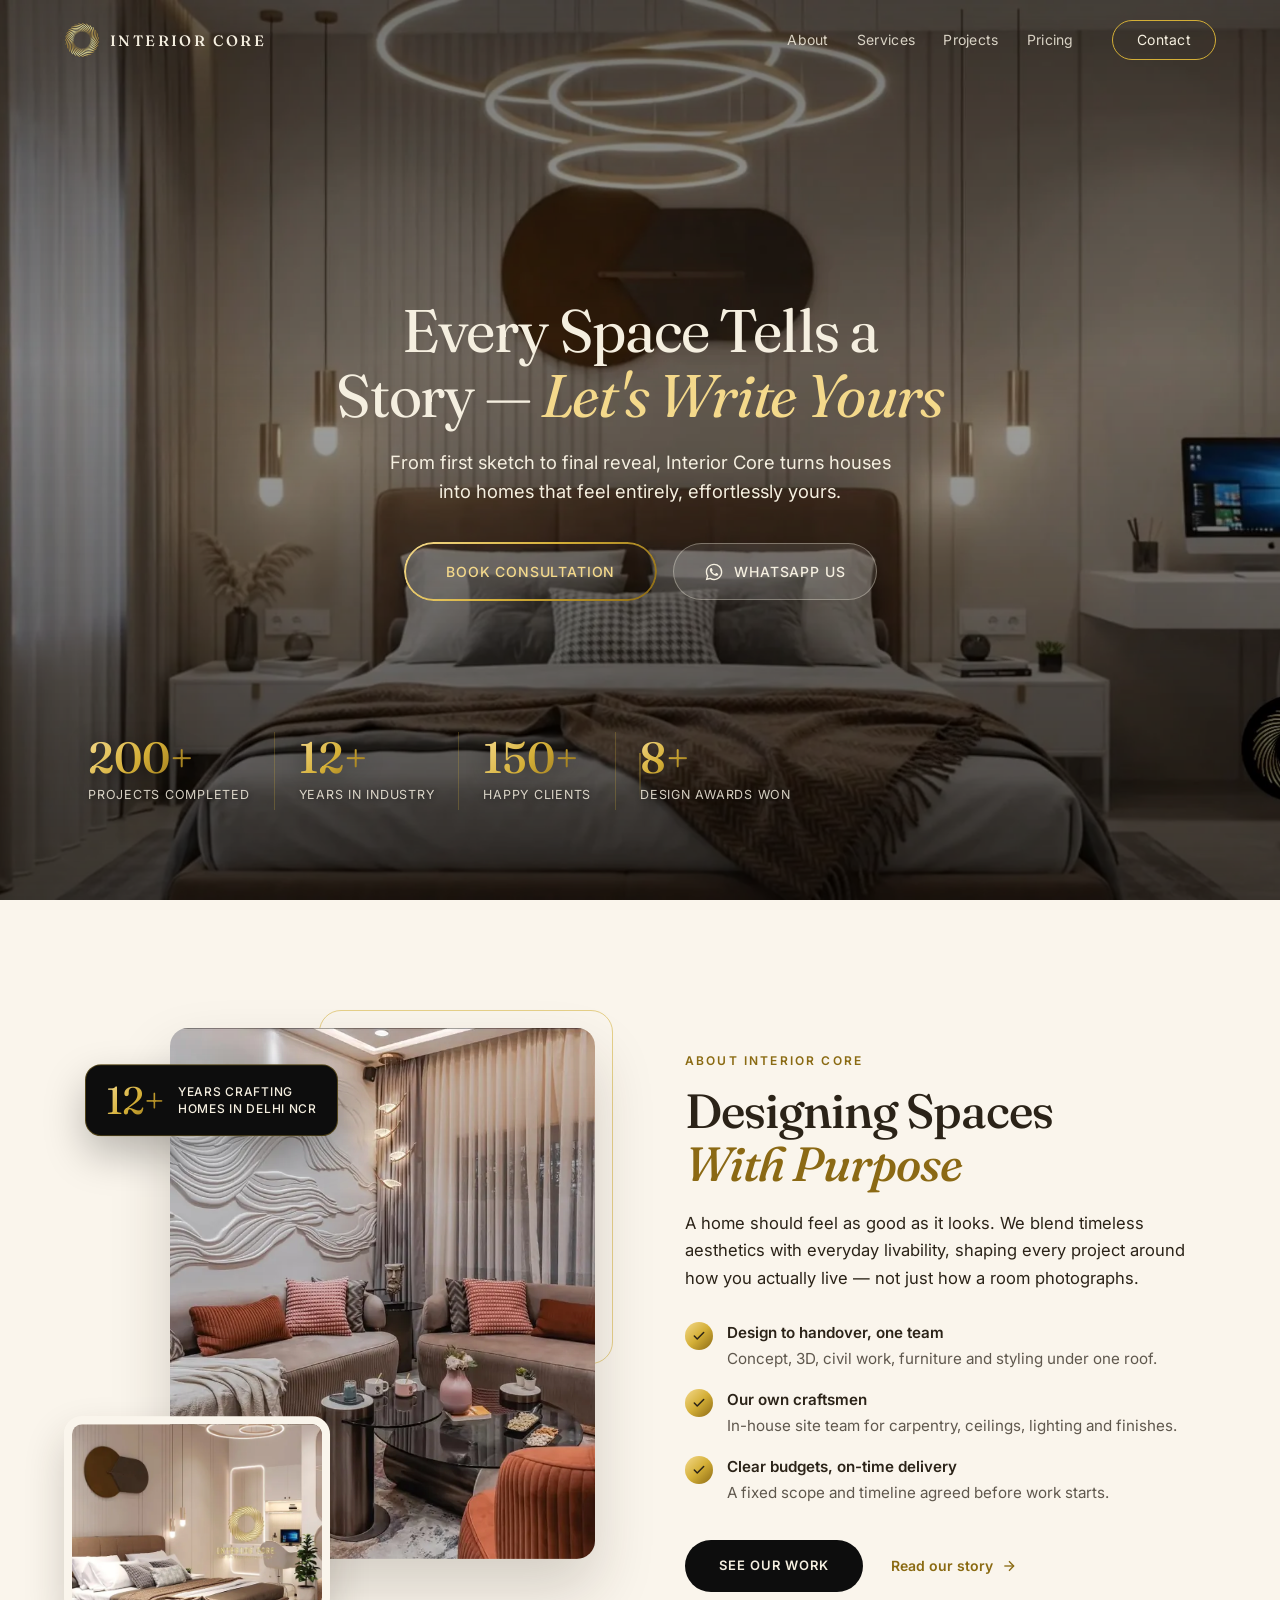
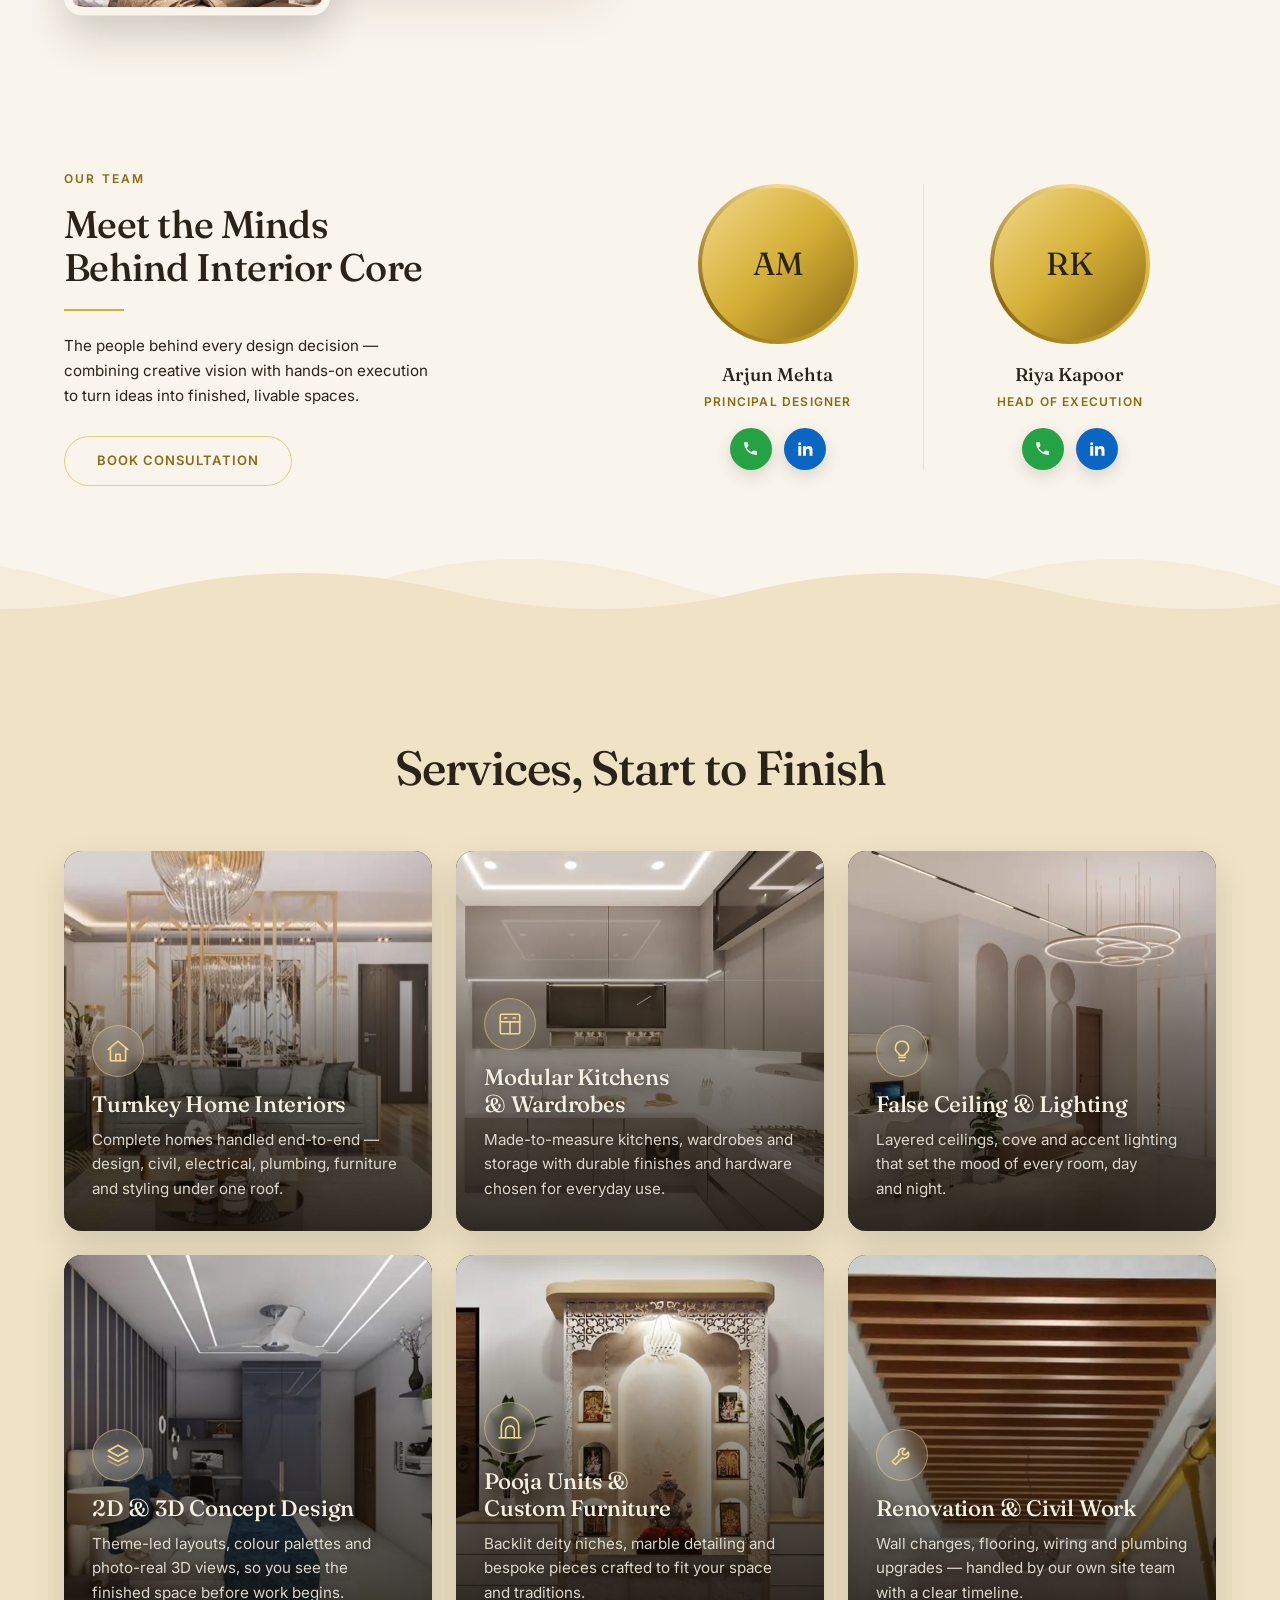
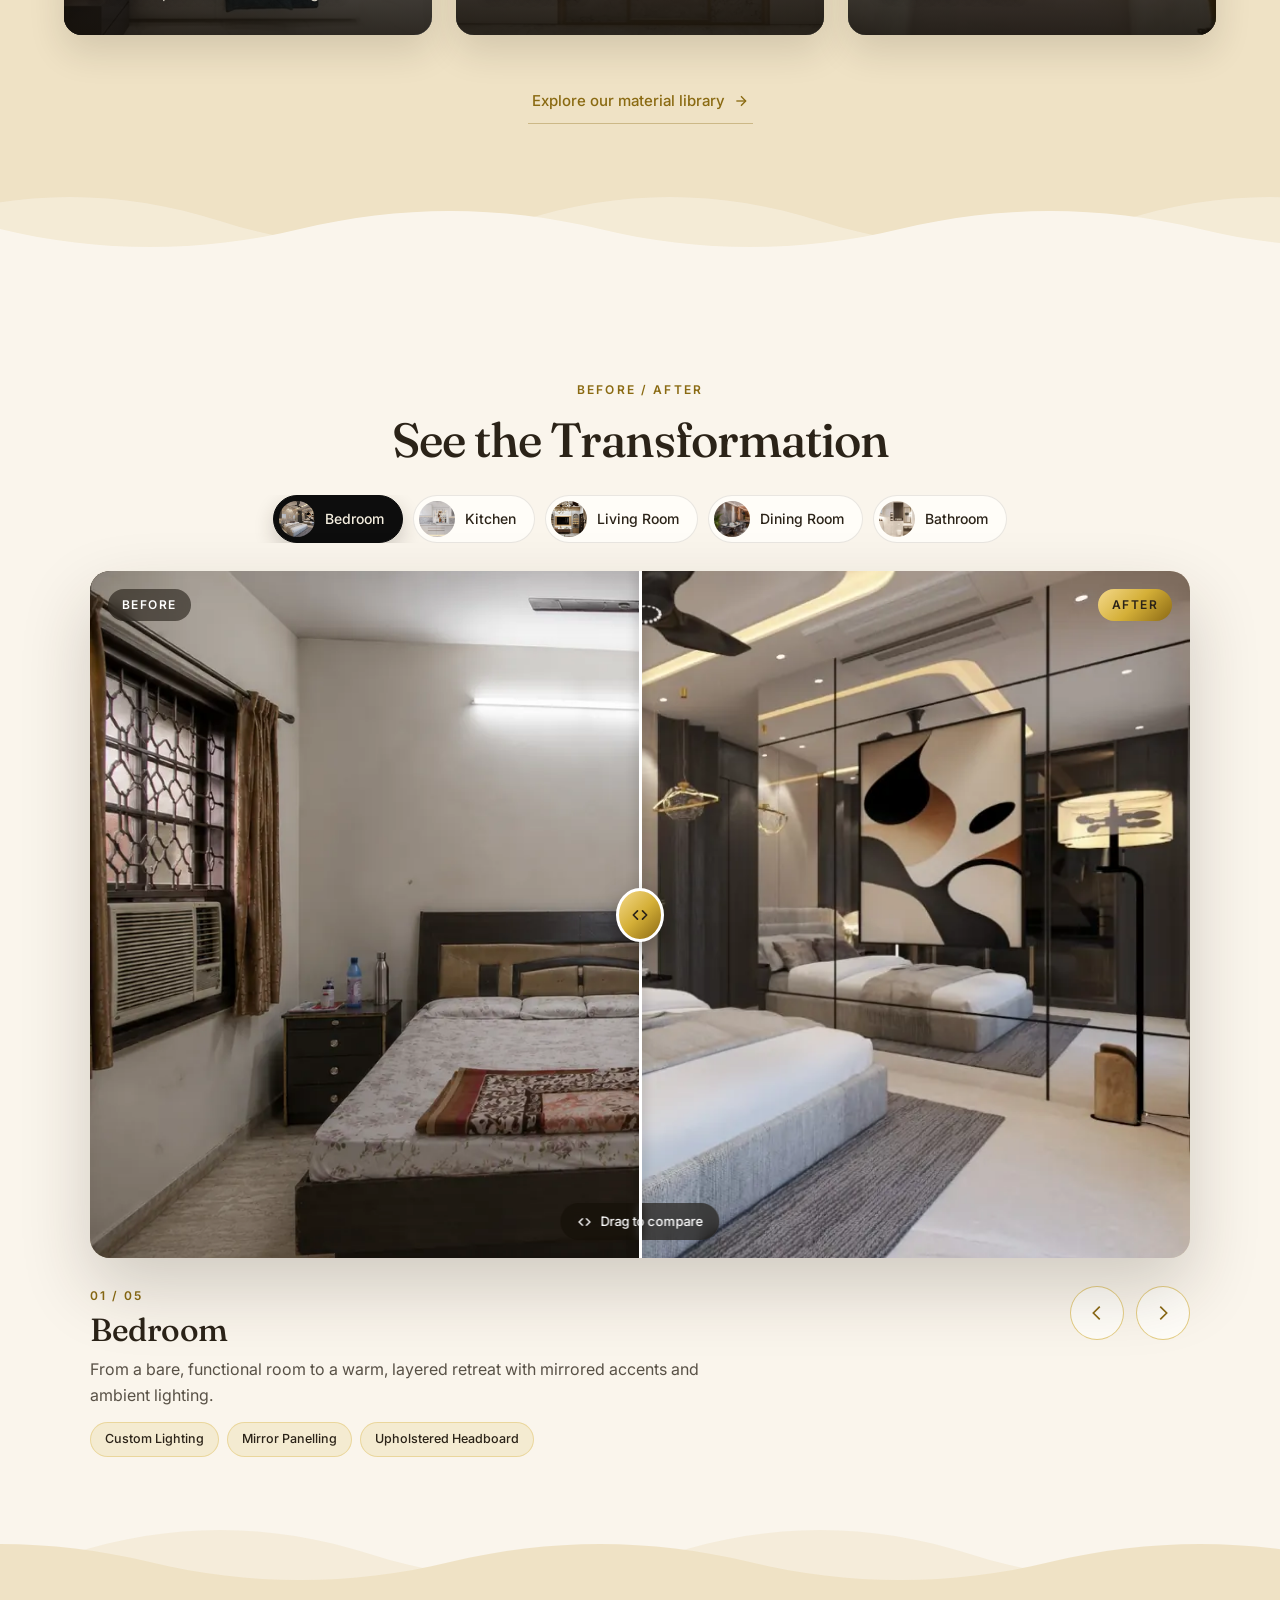
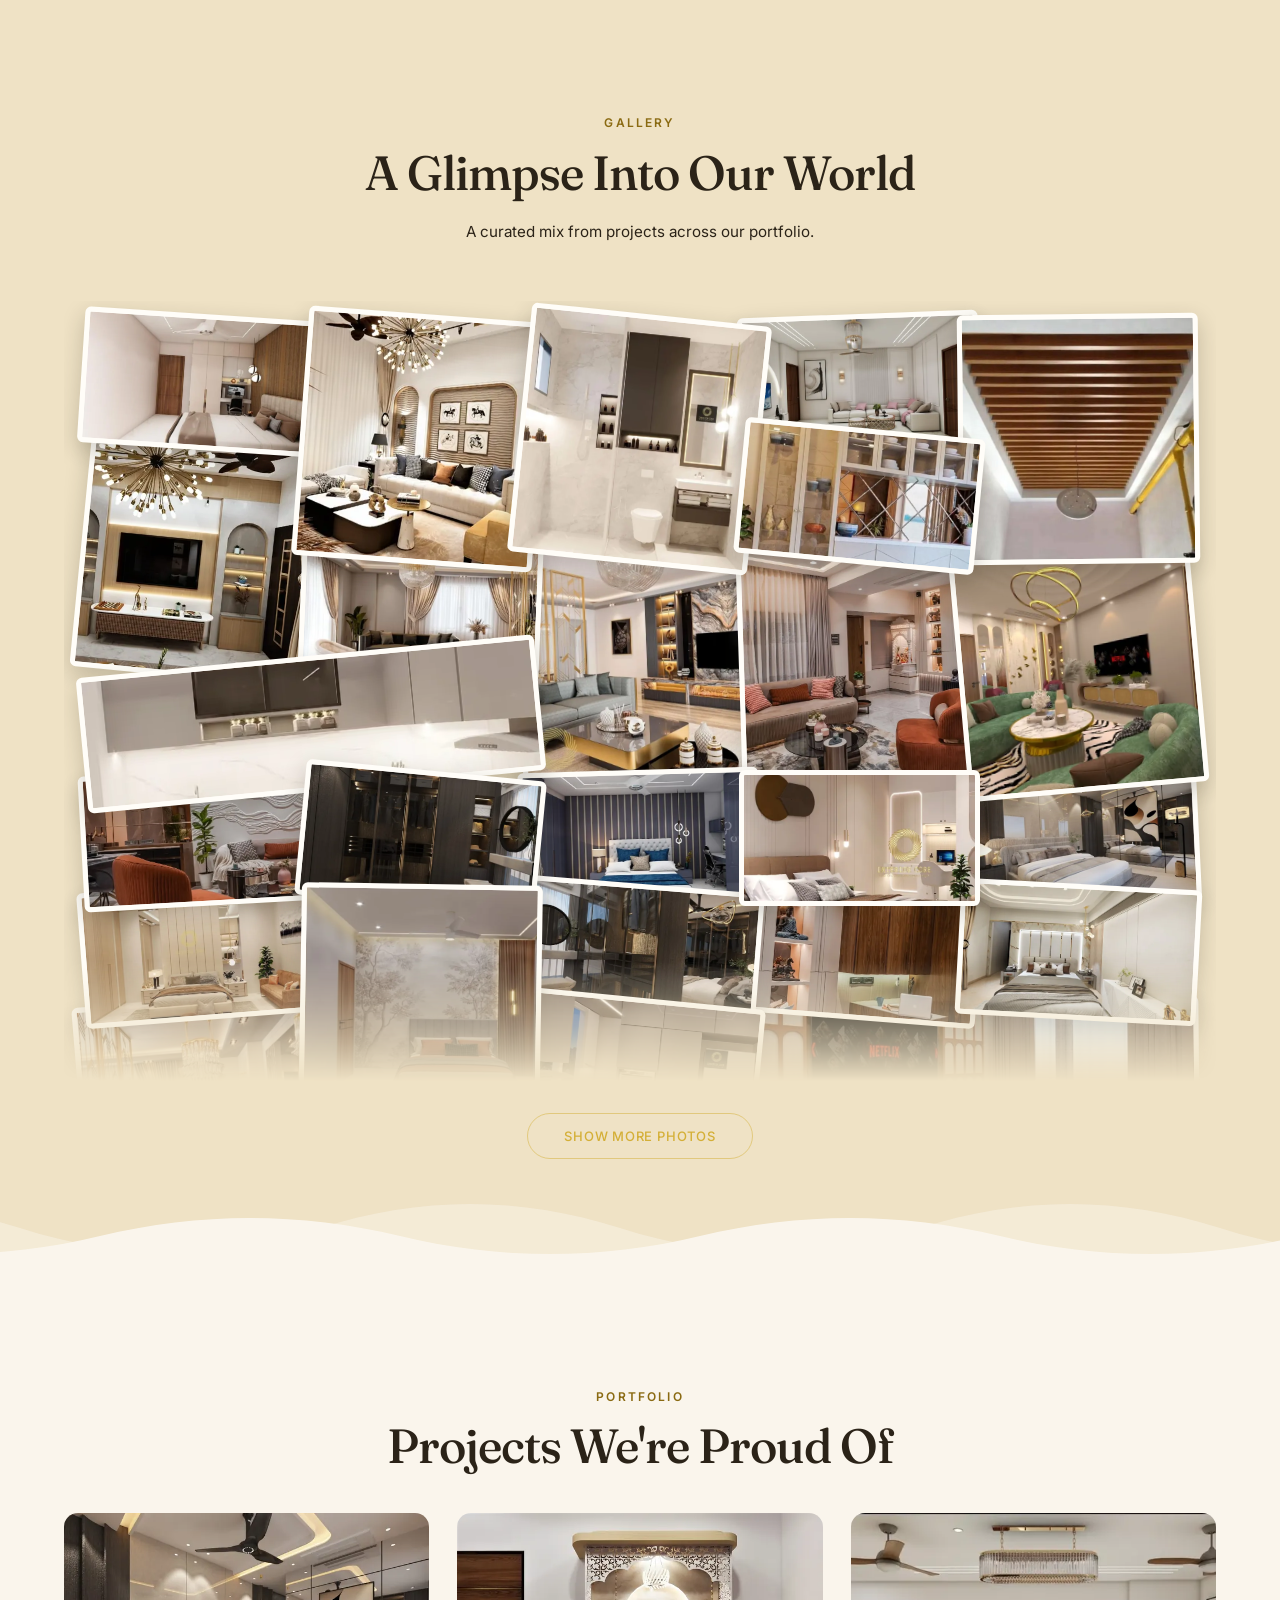
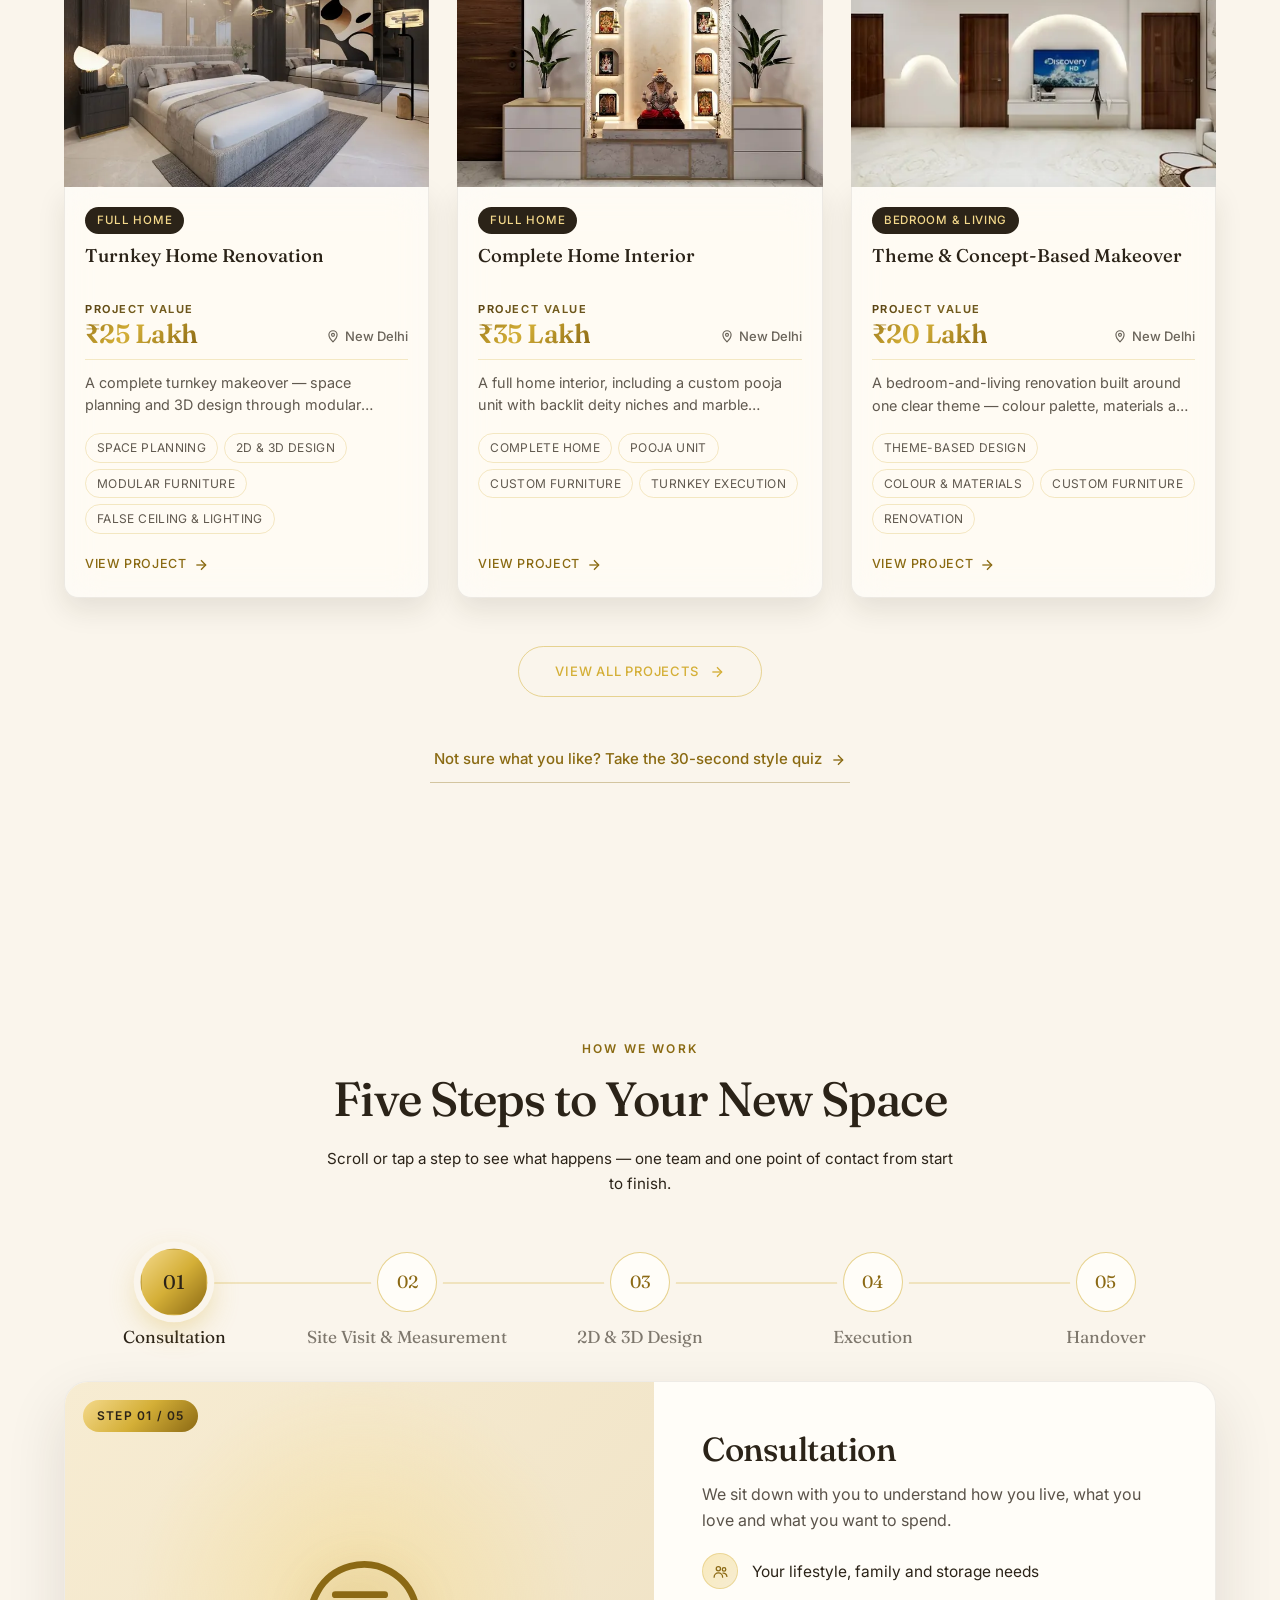
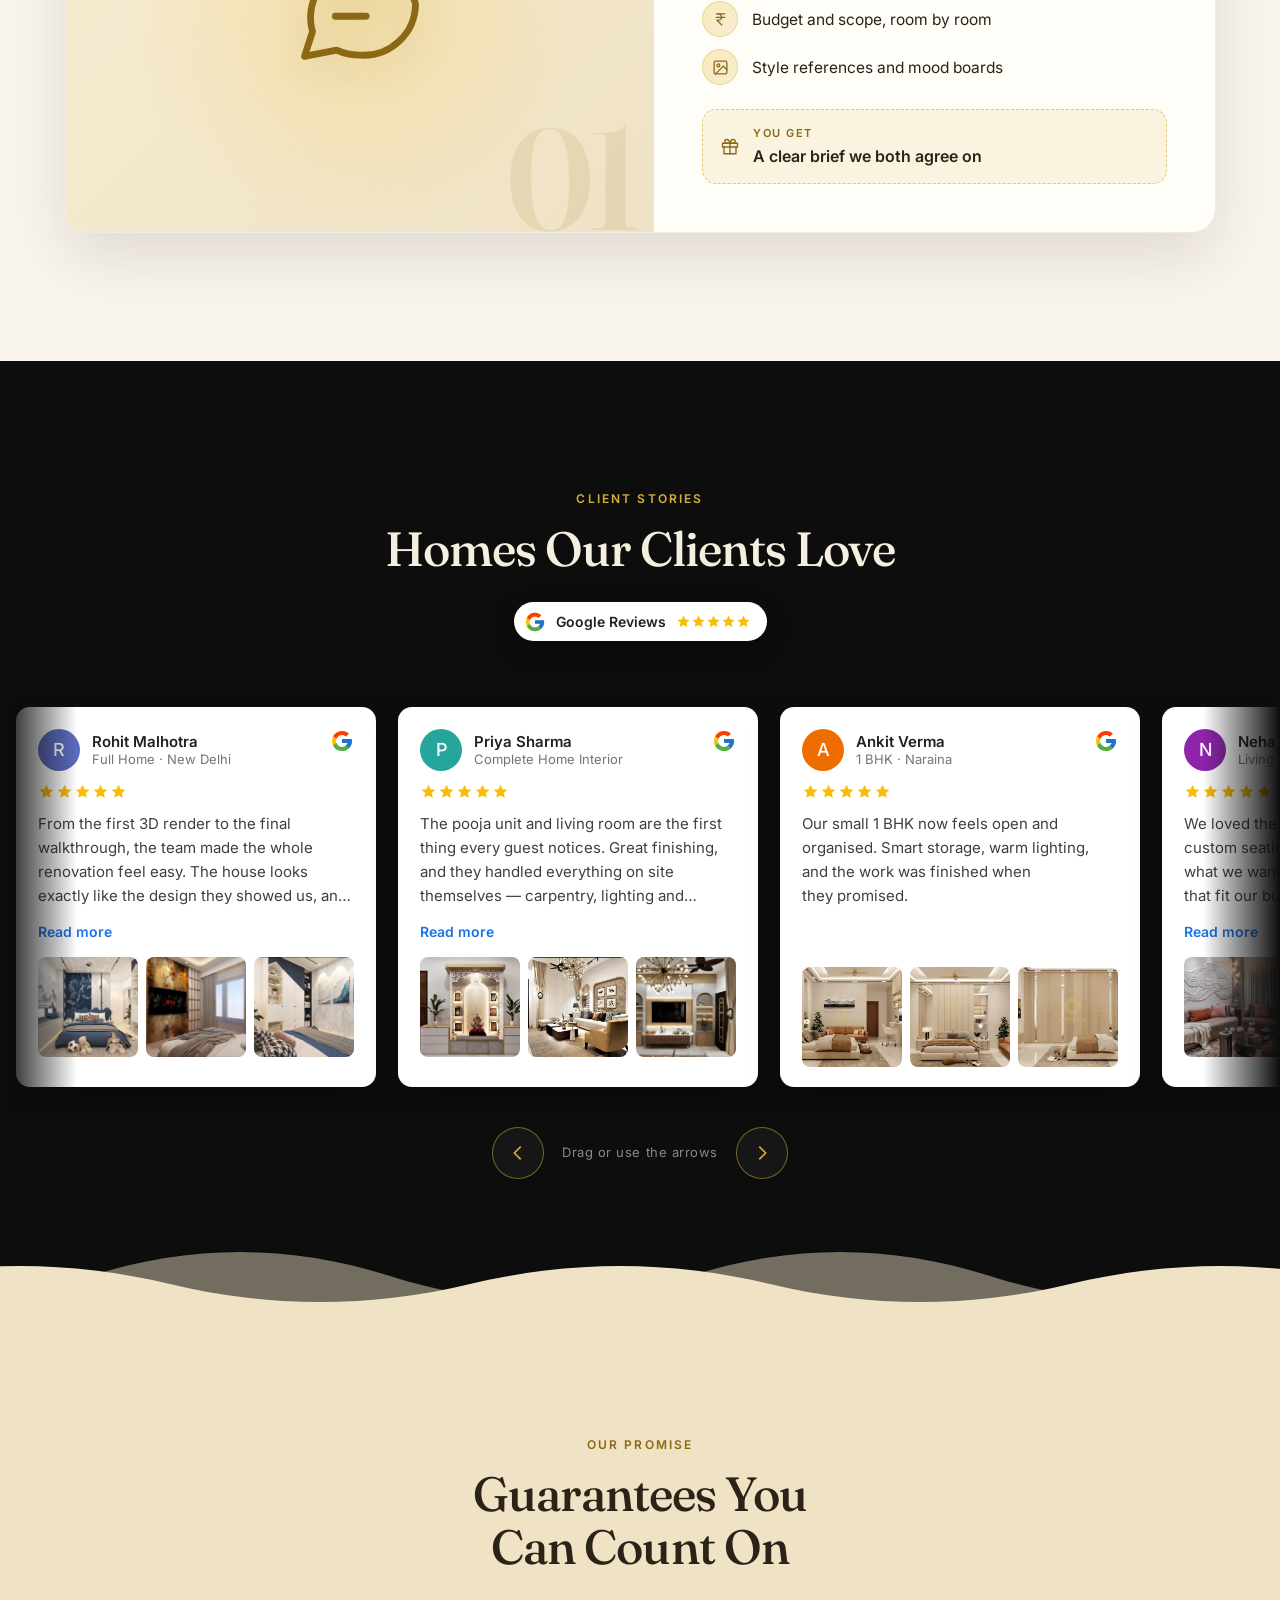
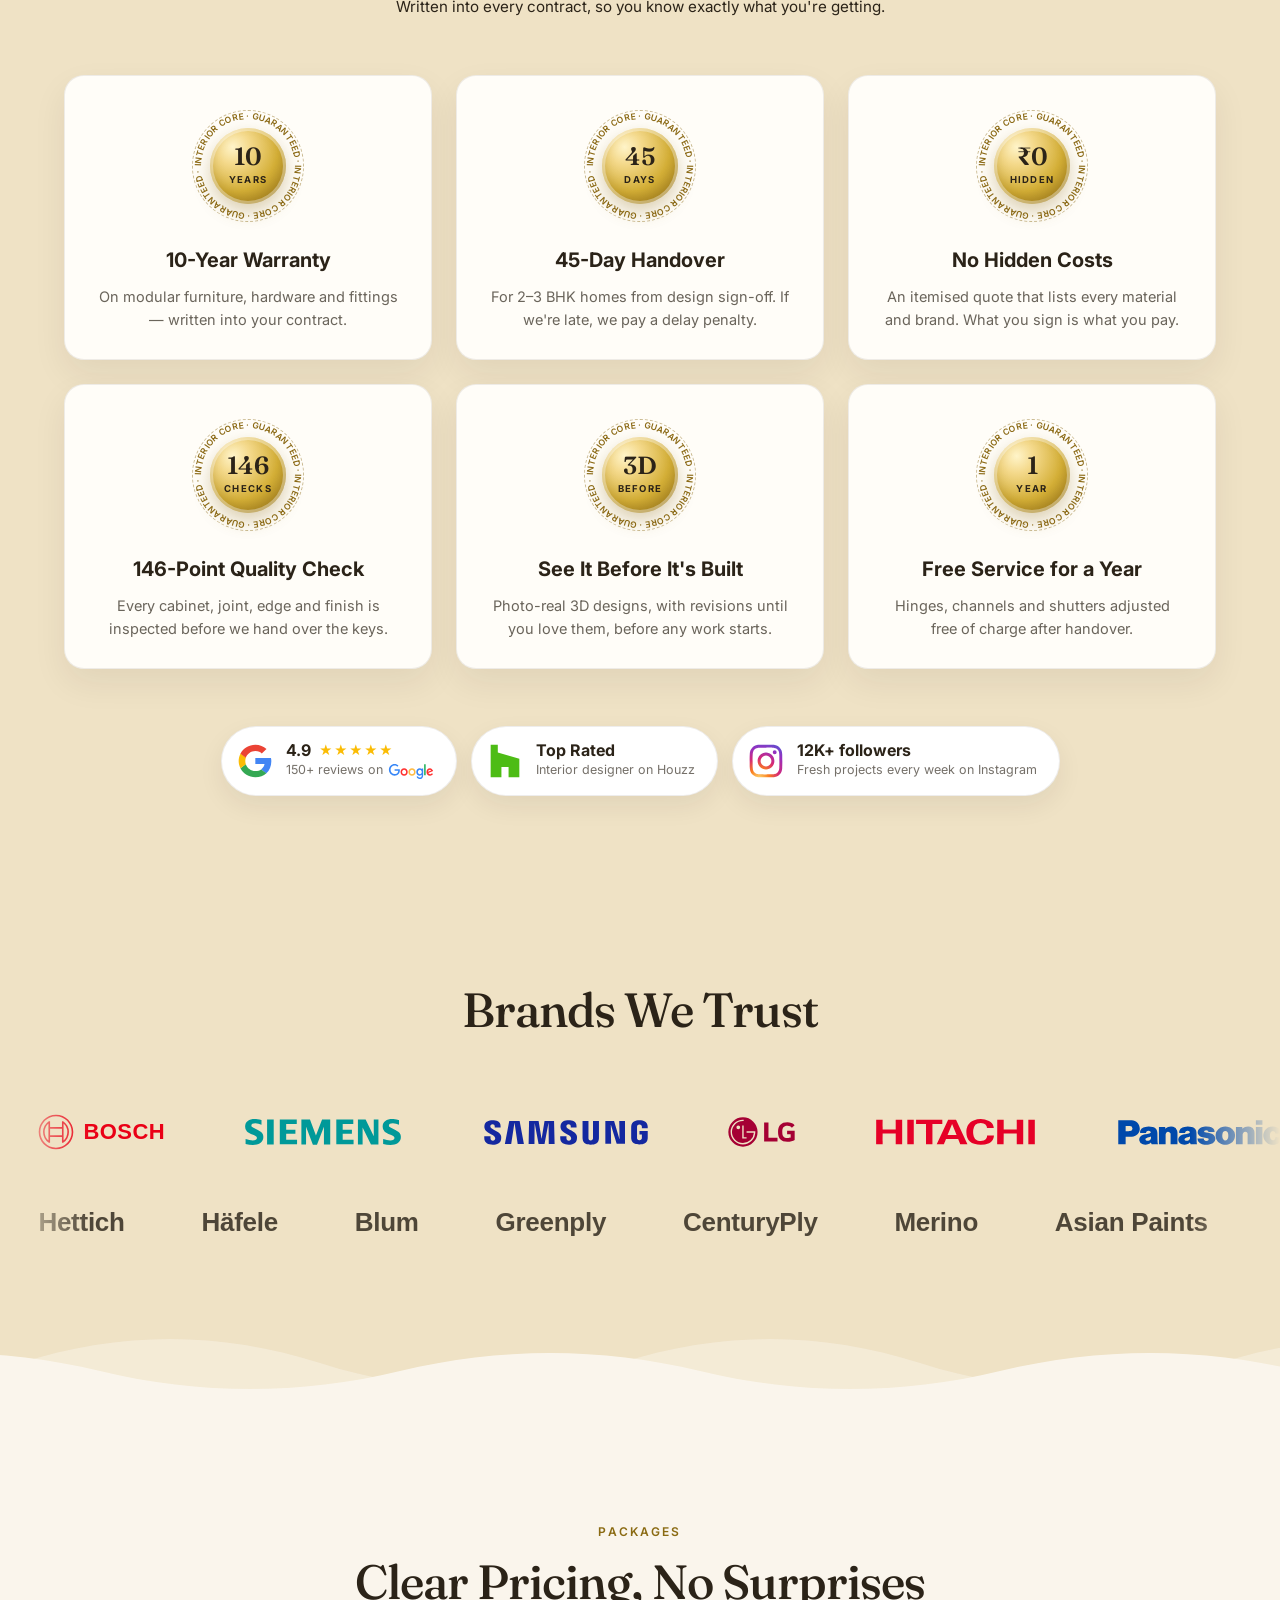
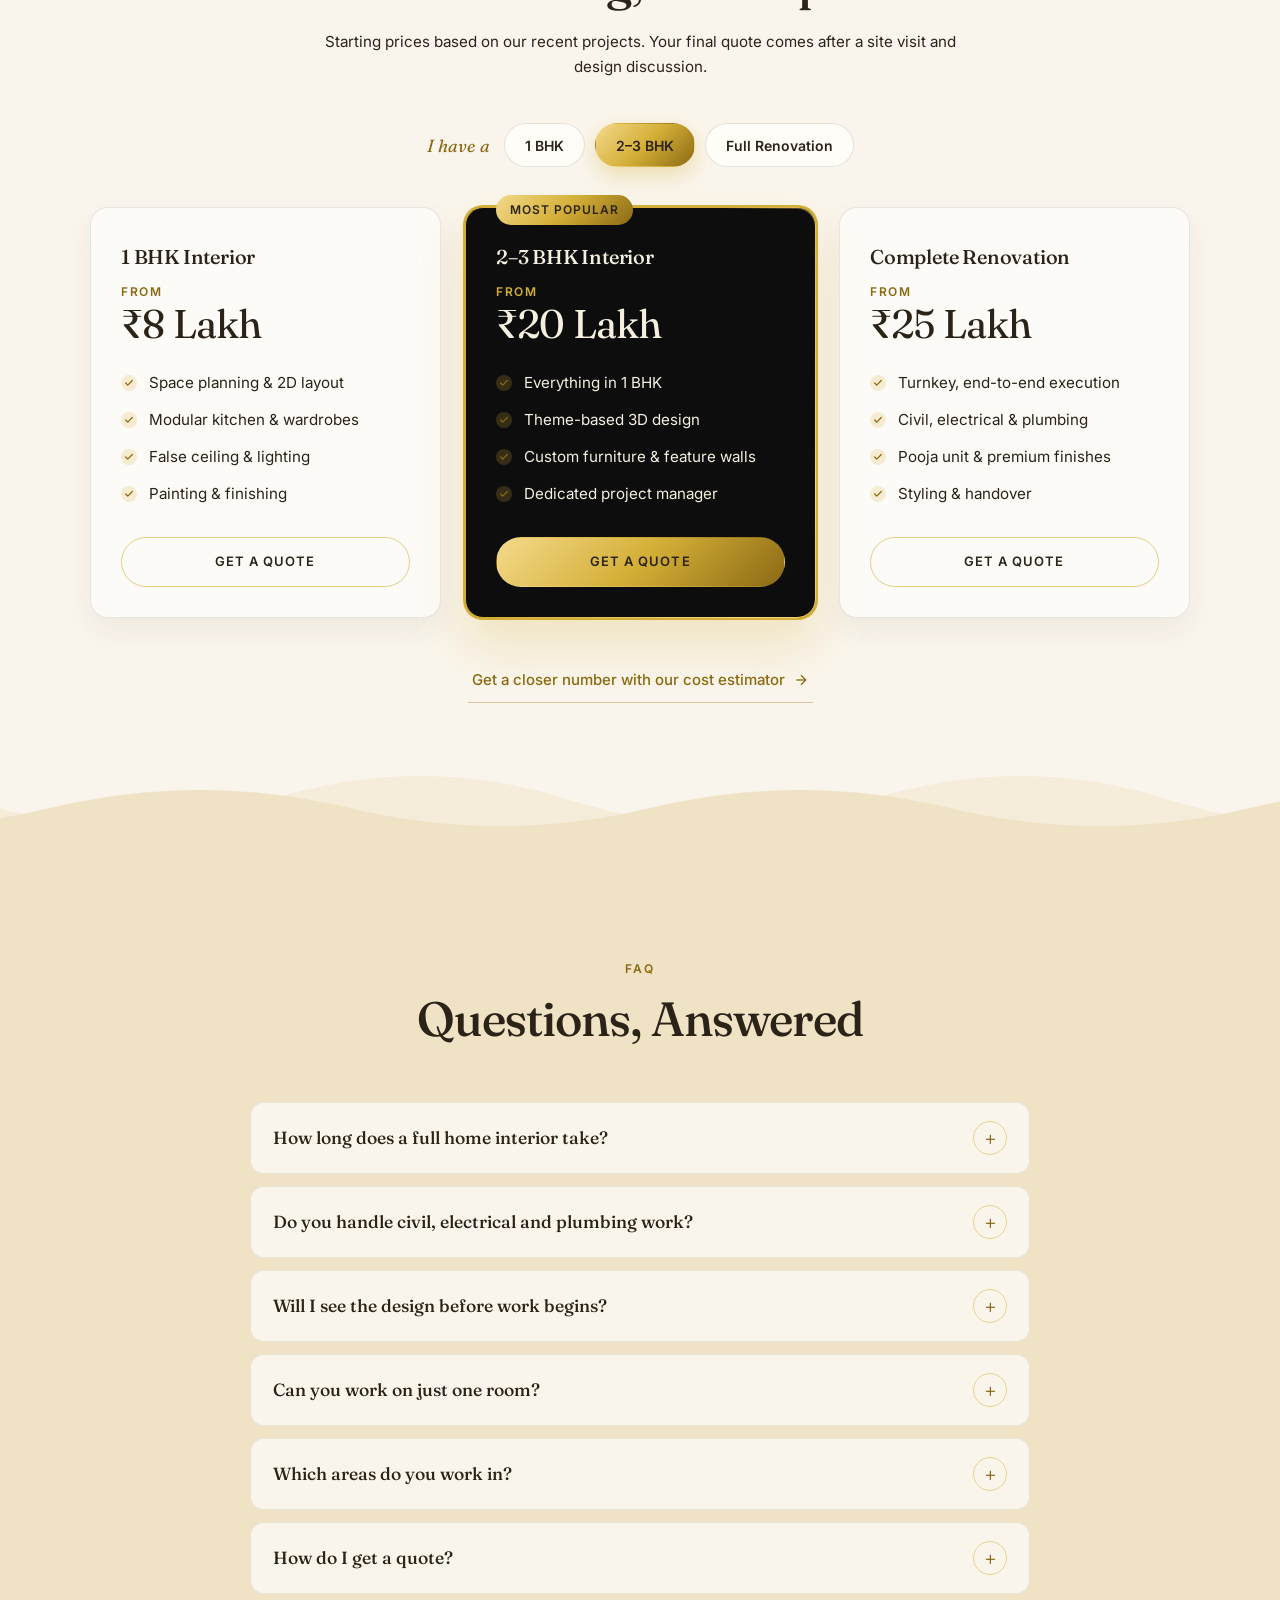
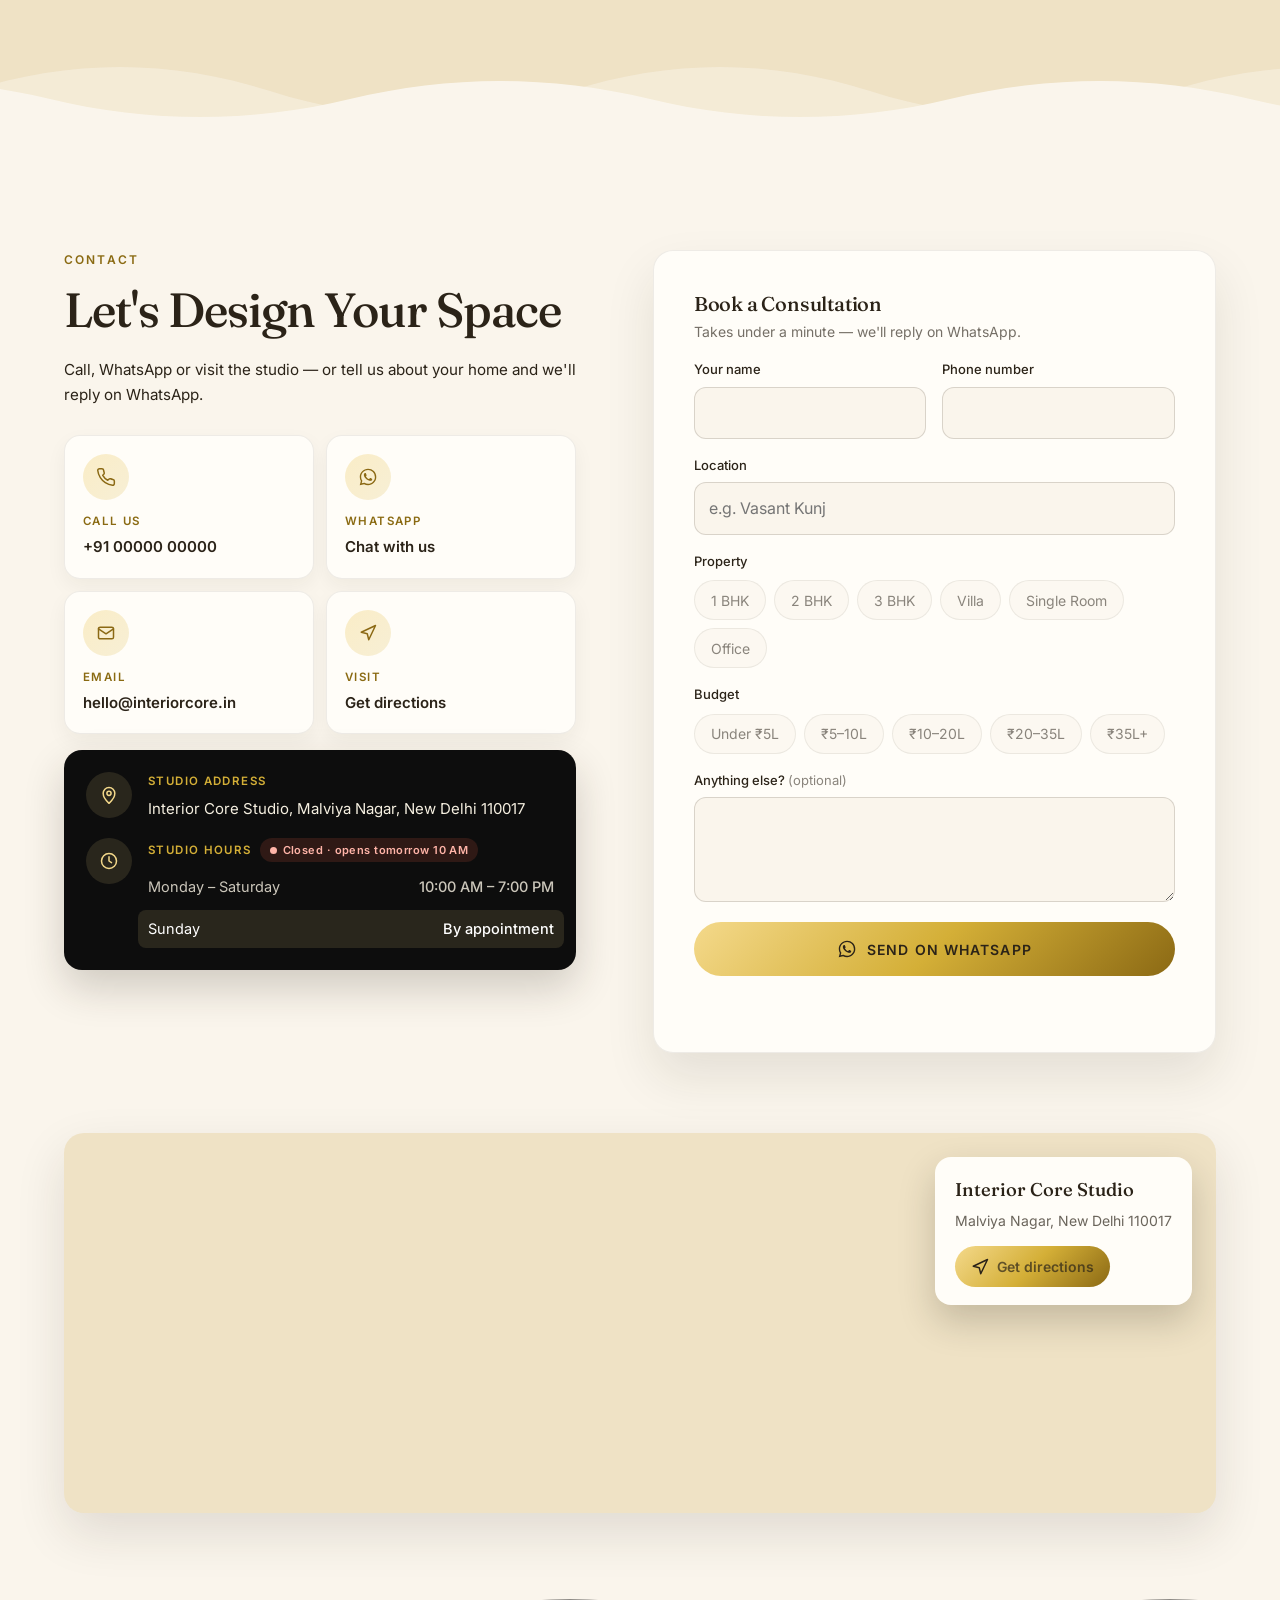
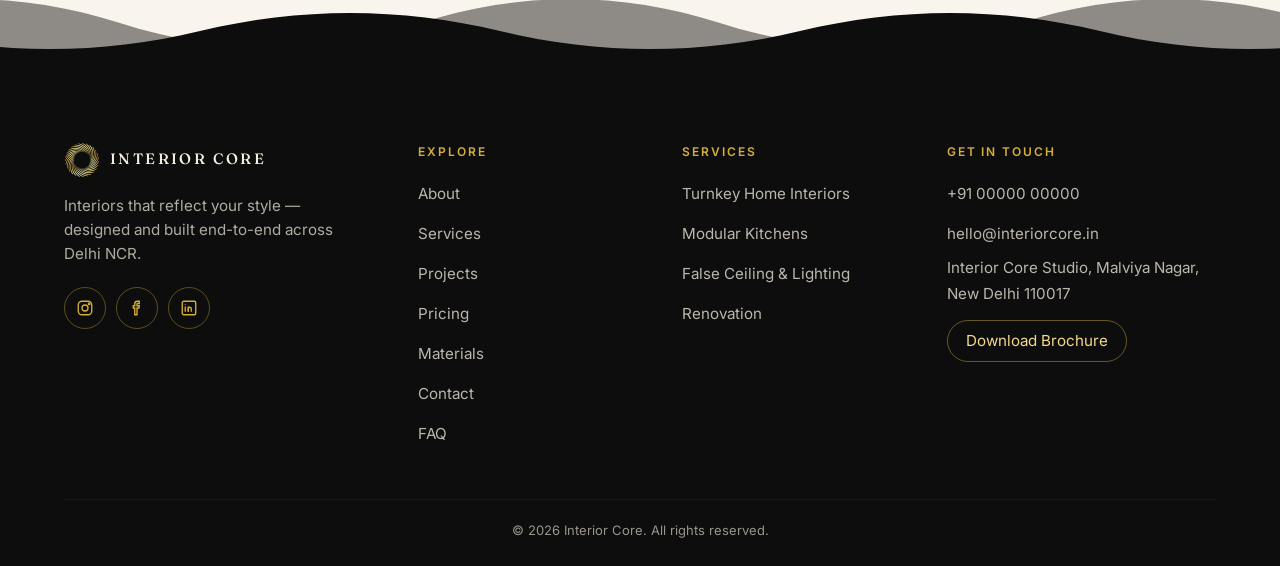
==== index.html @ 6ceb0b11 "Material library: filters scroll sideways on phones On phones the category chips sit in one row that" ====
<!doctype html>
<html lang="en">
<head>
<meta charset="UTF-8">
<meta name="viewport" content="width=device-width, initial-scale=1.0">
<title>Interior Core — Interiors That Reflect Your Style</title>
<meta name="description" content="Interior Core designs and builds interiors that reflect your style — bespoke residential and commercial interior design.">

<link rel="preconnect" href="https://fonts.googleapis.com">
<link rel="preconnect" href="https://fonts.gstatic.com" crossorigin>
<link href="https://fonts.googleapis.com/css2?family=Fraunces:ital,opsz,wght@0,9..144,300..700;1,9..144,300..700&family=Inter:wght@300;400;500;600&display=swap" rel="stylesheet">

<meta name="theme-color" content="#faf5ec">
<link rel="icon" href="img/brand/favicon-32.png" type="image/png" sizes="32x32">
<link rel="apple-touch-icon" href="img/brand/apple-touch-icon.png">
<link rel="preload" as="image" href="img/hero/poster-960.webp" media="(max-width: 767px)">
<link rel="preconnect" href="https://www.google.com">
<link rel="preconnect" href="https://maps.gstatic.com" crossorigin>
<link rel="stylesheet" href="css/style.css?v=20261008o">
<script>(function(d){try{if(!("onpagereveal" in window))d.classList.add("no-vt");if(!sessionStorage.getItem("icIntro")&&!matchMedia("(prefers-reduced-motion: reduce)").matches){d.classList.add("ic-intro");sessionStorage.setItem("icIntro","1")}}catch(e){}})(document.documentElement)</script>
</head>
<body>
<div class="intro" id="intro" aria-hidden="true"><div class="intro-inner"><img class="intro-logo" src="img/brand/logo-192.png" alt="" width="96" height="96"><span class="intro-word"><i style="--i:0">I</i><i style="--i:1">N</i><i style="--i:2">T</i><i style="--i:3">E</i><i style="--i:4">R</i><i style="--i:5">I</i><i style="--i:6">O</i><i style="--i:7">R</i><i style="--i:8">&nbsp;</i><i style="--i:9">C</i><i style="--i:10">O</i><i style="--i:11">R</i><i style="--i:12">E</i></span><span class="intro-line"></span><small>Interiors that reflect your style</small></div></div>

<header id="site-nav">
  <div class="nav-inner">
    <a href="#hero" class="nav-logo">
      <img src="img/brand/logo-72.png" alt="" width="36" height="36">
      <span>Interior Core</span>
    </a>
    <nav class="nav-links">
      <a href="about.html">About</a>
      <a href="services.html">Services</a>
      <a href="projects.html">Projects</a>
      <a href="pricing.html">Pricing</a>
      <a href="contact.html" class="nav-contact-btn">Contact</a>
    </nav>
    <button class="nav-toggle" id="navToggle" aria-label="Open menu" aria-expanded="false">
      <span></span><span></span><span></span>
    </button>
  </div>
</header>

<section id="hero">
  <!-- src is chosen in js/main.js: 720p on phones, 1080p on desktop, none on data-saver -->
  <video
    class="hero-bg"
    poster="img/hero/poster-960.webp"
    muted
    loop
    playsinline
    preload="none"
    aria-hidden="true">
  </video>
  <div class="hero-overlay"></div>

  <div class="hero-content">
    <h1 class="hero-item hero-headline" style="--d:0">Every Space Tells a Story — <em>Let's Write Yours</em></h1>
    <p class="hero-item hero-value" style="--d:1">From first sketch to final reveal, Interior Core turns houses into homes that feel entirely, effortlessly yours.</p>
    <div class="hero-item hero-actions" style="--d:2">
      <a href="#contact" class="hero-cta">Book Consultation</a>
      <a href="#contact" class="hero-cta-secondary" data-ic-wa><svg viewBox="0 0 24 24" width="20" height="20" fill="currentColor" aria-hidden="true"><path d="M12.04 2C6.58 2 2.13 6.45 2.13 11.91c0 1.75.46 3.45 1.32 4.95L2.05 22l5.25-1.38a9.9 9.9 0 0 0 4.74 1.21h.01c5.46 0 9.91-4.45 9.91-9.91 0-2.65-1.03-5.14-2.9-7.01A9.82 9.82 0 0 0 12.04 2Zm0 18.15h-.01a8.23 8.23 0 0 1-4.19-1.15l-.3-.18-3.12.82.83-3.04-.2-.31a8.2 8.2 0 0 1-1.26-4.38c0-4.54 3.7-8.23 8.25-8.23 2.2 0 4.27.86 5.83 2.42a8.18 8.18 0 0 1 2.41 5.83c0 4.54-3.7 8.22-8.24 8.22Zm4.52-6.16c-.25-.12-1.47-.72-1.69-.81-.23-.08-.39-.12-.56.13-.16.25-.64.81-.79.97-.14.17-.29.19-.54.06-.25-.12-1.05-.39-1.99-1.23-.74-.66-1.23-1.47-1.38-1.72-.14-.25-.02-.38.11-.51.11-.11.25-.29.37-.43.13-.15.17-.25.25-.42.08-.16.04-.31-.02-.43-.06-.13-.56-1.35-.76-1.84-.2-.48-.41-.42-.56-.43h-.48c-.17 0-.43.06-.66.31-.22.25-.86.85-.86 2.07 0 1.22.89 2.4 1.01 2.56.12.17 1.75 2.67 4.23 3.74.59.26 1.05.41 1.41.52.59.19 1.13.16 1.56.1.48-.07 1.47-.6 1.67-1.18.21-.58.21-1.07.14-1.18-.06-.1-.22-.16-.47-.28Z"/></svg><span>WhatsApp Us</span></a>
    </div>
  </div>

  <div class="hero-scroll" aria-hidden="true">
    <span class="scroll-line"></span>
  </div>

  <div class="stats-grid">
    <div class="stat" style="--d:0">
      <span class="stat-number" data-target="200" data-suffix="+">0</span>
      <span class="stat-label">Projects Completed</span>
    </div>
    <div class="stat" style="--d:1">
      <span class="stat-number" data-target="12" data-suffix="+">0</span>
      <span class="stat-label">Years in Industry</span>
    </div>
    <div class="stat" style="--d:2">
      <span class="stat-number" data-target="150" data-suffix="+">0</span>
      <span class="stat-label">Happy Clients</span>
    </div>
    <div class="stat" style="--d:3">
      <span class="stat-number" data-target="8" data-suffix="+">0</span>
      <span class="stat-label">Design Awards Won</span>
    </div>
  </div>
</section>

<section id="about" class="about wave-top">
  <div class="about-story reveal-group">
    <div class="about-collage reveal-item" style="--d:0">
      <div class="about-main-frame">
        <img class="about-img-main" src="img/projects/project-3/02-640.webp" srcset="img/projects/project-3/02-640.webp 640w, img/projects/project-3/02-1280.webp 1080w" sizes="(max-width: 768px) 80vw, 460px" alt="Living room with sculpted wave wall designed by Interior Core" loading="lazy" decoding="async">
      </div>
      <img class="about-img-second" src="img/projects/project-4/01-640.webp" alt="Bedroom with warm ambient lighting by Interior Core" loading="lazy" decoding="async">
      <div class="about-badge">
        <span class="about-badge-num">12+</span>
        <span class="about-badge-text">Years crafting<br>homes in Delhi NCR</span>
      </div>
    </div>

    <div class="about-story-text">
      <span class="eyebrow reveal-item" style="--d:1">About Interior Core</span>
      <h2 class="about-heading reveal-item" style="--d:2">Designing Spaces <em>With Purpose</em></h2>
      <p class="about-body reveal-item" style="--d:3">
        A home should feel as good as it looks. We blend timeless aesthetics with everyday
        livability, shaping every project around how you actually live — not just how a room
        photographs.
      </p>
      <ul class="about-points reveal-item" style="--d:4">
        <li><span class="about-check"><svg viewBox="0 0 24 24" width="14" height="14" fill="none" stroke="currentColor" stroke-width="2.6" stroke-linecap="round" stroke-linejoin="round" aria-hidden="true"><polyline points="20 6 9 17 4 12"/></svg></span><span><strong>Design to handover, one team</strong>Concept, 3D, civil work, furniture and styling under one roof.</span></li>
        <li><span class="about-check"><svg viewBox="0 0 24 24" width="14" height="14" fill="none" stroke="currentColor" stroke-width="2.6" stroke-linecap="round" stroke-linejoin="round" aria-hidden="true"><polyline points="20 6 9 17 4 12"/></svg></span><span><strong>Our own craftsmen</strong>In-house site team for carpentry, ceilings, lighting and finishes.</span></li>
        <li><span class="about-check"><svg viewBox="0 0 24 24" width="14" height="14" fill="none" stroke="currentColor" stroke-width="2.6" stroke-linecap="round" stroke-linejoin="round" aria-hidden="true"><polyline points="20 6 9 17 4 12"/></svg></span><span><strong>Clear budgets, on-time delivery</strong>A fixed scope and timeline agreed before work starts.</span></li>
      </ul>
      <div class="about-actions reveal-item" style="--d:5">
        <a href="#portfolio" class="about-btn">See Our Work</a>
        <a href="about.html" class="about-link">Read our story
          <svg viewBox="0 0 24 24" width="16" height="16" fill="none" stroke="currentColor" stroke-width="2" aria-hidden="true"><line x1="5" y1="12" x2="19" y2="12"/><polyline points="12 5 19 12 12 19"/></svg>
        </a>
      </div>
    </div>
  </div>

  <div class="founders reveal-group">
    <div class="founders-inner">
      <div class="founders-text">
        <span class="eyebrow reveal-item" style="--d:0">Our Team</span>
        <h3 class="founders-heading reveal-item" style="--d:1">Meet the Minds Behind Interior Core</h3>
        <div class="founders-divider reveal-item" style="--d:2" aria-hidden="true"></div>
        <p class="founders-desc reveal-item" style="--d:3">The people behind every design decision — combining creative vision with hands-on execution to turn ideas into finished, livable spaces.</p>
        <a href="#contact" class="founders-cta reveal-item" style="--d:4">Book Consultation</a>
      </div>

      <div class="founders-profiles">
        <div class="founder-profile reveal-item" style="--d:2">
          <div class="founder-photo-ring" data-initials="AM">
            <!-- Stock placeholder photo (Unsplash) — replace with the real photo, e.g. img/team/founder.webp -->
            <img src="https://images.unsplash.com/photo-1560250097-0b93528c311a?auto=format&fit=crop&crop=faces&w=320&h=320&q=75" alt="Arjun Mehta, Principal Designer" loading="lazy" decoding="async" referrerpolicy="no-referrer" onerror="this.parentNode.classList.add('no-photo');this.remove()">
          </div>
          <h4 class="founder-name">Arjun Mehta</h4>
          <span class="founder-role">Principal Designer</span>
          <div class="founder-social">
            <a href="#contact" class="founder-call" data-ic-tel aria-label="Call Arjun Mehta"><svg viewBox="0 0 24 24" width="17" height="17" fill="currentColor" aria-hidden="true"><path d="M6.62 10.79a15.05 15.05 0 0 0 6.59 6.59l2.2-2.2a1 1 0 0 1 1.02-.24c1.12.37 2.33.57 3.57.57a1 1 0 0 1 1 1V20a1 1 0 0 1-1 1A17 17 0 0 1 3 4a1 1 0 0 1 1-1h3.5a1 1 0 0 1 1 1c0 1.25.2 2.45.57 3.57a1 1 0 0 1-.25 1.02l-2.2 2.2Z"/></svg></a>
            <!-- TODO: put Arjun Mehta's LinkedIn profile URL in href -->
            <a href="#" class="founder-linkedin" aria-label="Arjun Mehta on LinkedIn"><svg viewBox="0 0 24 24" width="18" height="18" fill="currentColor" aria-hidden="true"><path d="M6.94 5a2 2 0 1 1-4-.002 2 2 0 0 1 4 .002ZM7 8.48H3V21h4V8.48Zm6.32 0H9.34V21h3.94v-6.57c0-3.66 4.77-4 4.77 0V21H22v-7.93c0-6.17-7.06-5.94-8.72-2.91l.04-1.68Z"/></svg></a>
          </div>
        </div>
        <div class="founder-profile reveal-item" style="--d:3">
          <div class="founder-photo-ring" data-initials="RK">
            <!-- Stock placeholder photo (Unsplash) — replace with the real photo, e.g. img/team/founder.webp -->
            <img src="https://images.unsplash.com/photo-1573496359142-b8d87734a5a2?auto=format&fit=crop&crop=faces&w=320&h=320&q=75" alt="Riya Kapoor, Head of Execution" loading="lazy" decoding="async" referrerpolicy="no-referrer" onerror="this.parentNode.classList.add('no-photo');this.remove()">
          </div>
          <h4 class="founder-name">Riya Kapoor</h4>
          <span class="founder-role">Head of Execution</span>
          <div class="founder-social">
            <a href="#contact" class="founder-call" data-ic-tel aria-label="Call Riya Kapoor"><svg viewBox="0 0 24 24" width="17" height="17" fill="currentColor" aria-hidden="true"><path d="M6.62 10.79a15.05 15.05 0 0 0 6.59 6.59l2.2-2.2a1 1 0 0 1 1.02-.24c1.12.37 2.33.57 3.57.57a1 1 0 0 1 1 1V20a1 1 0 0 1-1 1A17 17 0 0 1 3 4a1 1 0 0 1 1-1h3.5a1 1 0 0 1 1 1c0 1.25.2 2.45.57 3.57a1 1 0 0 1-.25 1.02l-2.2 2.2Z"/></svg></a>
            <!-- TODO: put Riya Kapoor's LinkedIn profile URL in href -->
            <a href="#" class="founder-linkedin" aria-label="Riya Kapoor on LinkedIn"><svg viewBox="0 0 24 24" width="18" height="18" fill="currentColor" aria-hidden="true"><path d="M6.94 5a2 2 0 1 1-4-.002 2 2 0 0 1 4 .002ZM7 8.48H3V21h4V8.48Zm6.32 0H9.34V21h3.94v-6.57c0-3.66 4.77-4 4.77 0V21H22v-7.93c0-6.17-7.06-5.94-8.72-2.91l.04-1.68Z"/></svg></a>
          </div>
        </div>
      </div>
    </div>
  </div>
</section>

<section id="services" class="services wave-top">
  <div class="section-header reveal-group">
    <h2 class="about-heading reveal-item" style="--d:0">Services, Start to Finish</h2>
  </div>

  <div class="services-track reveal-group" role="list">
    <article class="service-card reveal-item" style="--d:0" role="listitem">
      <img class="service-bg" src="img/projects/project-8/02-640.webp" alt="" loading="lazy" decoding="async">
      <div class="service-content">
        <span class="service-icon" aria-hidden="true"><svg viewBox="0 0 24 24" width="26" height="26" fill="none" stroke="currentColor" stroke-width="1.5" stroke-linecap="round" stroke-linejoin="round"><path d="M3 10.5 12 3l9 7.5"/><path d="M5 9.5V21h14V9.5"/><path d="M10 21v-6h4v6"/></svg></span>
        <h3>Turnkey Home Interiors</h3>
        <p>Complete homes handled end-to-end — design, civil, electrical, plumbing, furniture and styling under one roof.</p>
      </div>
    </article>
    <article class="service-card reveal-item" style="--d:1" role="listitem">
      <img class="service-bg" src="img/projects/project-4/09-640.webp" alt="" loading="lazy" decoding="async">
      <div class="service-content">
        <span class="service-icon" aria-hidden="true"><svg viewBox="0 0 24 24" width="26" height="26" fill="none" stroke="currentColor" stroke-width="1.5" stroke-linecap="round" stroke-linejoin="round"><rect x="3" y="3" width="18" height="18" rx="1.5"/><line x1="3" y1="10" x2="21" y2="10"/><line x1="12" y1="10" x2="12" y2="21"/><line x1="7" y1="6.5" x2="9" y2="6.5"/><line x1="15" y1="6.5" x2="17" y2="6.5"/></svg></span>
        <h3>Modular Kitchens &amp; Wardrobes</h3>
        <p>Made-to-measure kitchens, wardrobes and storage with durable finishes and hardware chosen for everyday use.</p>
      </div>
    </article>
    <article class="service-card reveal-item" style="--d:2" role="listitem">
      <img class="service-bg" src="img/projects/project-4/04-640.webp" alt="" loading="lazy" decoding="async">
      <div class="service-content">
        <span class="service-icon" aria-hidden="true"><svg viewBox="0 0 24 24" width="26" height="26" fill="none" stroke="currentColor" stroke-width="1.5" stroke-linecap="round" stroke-linejoin="round"><path d="M9 18h6"/><path d="M10 21h4"/><path d="M12 3a6 6 0 0 0-3.5 10.9c.6.5 1 1.2 1 2V16h5v-.1c0-.8.4-1.5 1-2A6 6 0 0 0 12 3Z"/></svg></span>
        <h3>False Ceiling &amp; Lighting</h3>
        <p>Layered ceilings, cove and accent lighting that set the mood of every room, day and night.</p>
      </div>
    </article>
    <article class="service-card reveal-item" style="--d:3" role="listitem">
      <img class="service-bg" src="img/projects/project-2/09-640.webp" alt="" loading="lazy" decoding="async">
      <div class="service-content">
        <span class="service-icon" aria-hidden="true"><svg viewBox="0 0 24 24" width="26" height="26" fill="none" stroke="currentColor" stroke-width="1.5" stroke-linecap="round" stroke-linejoin="round"><path d="M12 3 3 8l9 5 9-5-9-5Z"/><path d="m3 13 9 5 9-5"/><path d="m3 17.5 9 4.5 9-4.5" opacity=".5"/></svg></span>
        <h3>2D &amp; 3D Concept Design</h3>
        <p>Theme-led layouts, colour palettes and photo-real 3D views, so you see the finished space before work begins.</p>
      </div>
    </article>
    <article class="service-card reveal-item" style="--d:4" role="listitem">
      <img class="service-bg" src="img/projects/project-5/01-640.webp" alt="" loading="lazy" decoding="async">
      <div class="service-content">
        <span class="service-icon" aria-hidden="true"><svg viewBox="0 0 24 24" width="26" height="26" fill="none" stroke="currentColor" stroke-width="1.5" stroke-linecap="round" stroke-linejoin="round"><path d="M4 21V10a8 8 0 0 1 16 0v11"/><path d="M8 21v-7a4 4 0 0 1 8 0v7"/><line x1="2" y1="21" x2="22" y2="21"/></svg></span>
        <h3>Pooja Units &amp; Custom Furniture</h3>
        <p>Backlit deity niches, marble detailing and bespoke pieces crafted to fit your space and traditions.</p>
      </div>
    </article>
    <article class="service-card reveal-item" style="--d:5" role="listitem">
      <img class="service-bg" src="img/projects/project-6/02-640.webp" alt="" loading="lazy" decoding="async">
      <div class="service-content">
        <span class="service-icon" aria-hidden="true"><svg viewBox="0 0 24 24" width="26" height="26" fill="none" stroke="currentColor" stroke-width="1.5" stroke-linecap="round" stroke-linejoin="round"><path d="M14.7 6.3a4 4 0 0 0-5.4 5.4L3 18l3 3 6.3-6.3a4 4 0 0 0 5.4-5.4l-2.6 2.6-2.4-.6-.6-2.4 2.6-2.6Z"/></svg></span>
        <h3>Renovation &amp; Civil Work</h3>
        <p>Wall changes, flooring, wiring and plumbing upgrades — handled by our own site team with a clear timeline.</p>
      </div>
    </article>
  </div>
  <a href="materials.html" class="price-estimate-link">Explore our material library
    <svg viewBox="0 0 24 24" width="16" height="16" fill="none" stroke="currentColor" stroke-width="2" aria-hidden="true"><line x1="5" y1="12" x2="19" y2="12"/><polyline points="12 5 19 12 12 19"/></svg>
  </a>
</section>

<section id="before-after" class="before-after wave-top">
  <div class="section-header reveal-group">
    <span class="eyebrow reveal-item" style="--d:0">Before / After</span>
    <h2 class="about-heading reveal-item" style="--d:1">See the Transformation</h2>
  </div>

  <div class="ba-tabs" id="baTabs" role="tablist" aria-label="Choose a room"></div>

  <div class="ba-stage">
    <div class="ba-frame" id="baFrame">
      <img class="ba-img-after" id="baAfter" src="" alt="" draggable="false">
      <img class="ba-img-before" id="baBefore" src="" alt="" draggable="false">
      <span class="ba-label ba-label-before">Before</span>
      <span class="ba-label ba-label-after">After</span>
      <div class="ba-handle" id="baHandle" role="slider" tabindex="0" aria-label="Compare before and after" aria-valuemin="0" aria-valuemax="100" aria-valuenow="50">
        <span class="ba-handle-line"></span>
        <span class="ba-handle-grip">
          <svg viewBox="0 0 24 24" width="20" height="20" fill="none" stroke="currentColor" stroke-width="2" stroke-linecap="round" stroke-linejoin="round" aria-hidden="true"><polyline points="9 7 4 12 9 17"/><polyline points="15 7 20 12 15 17"/></svg>
        </span>
      </div>
      <span class="ba-hint" id="baHint" aria-hidden="true">
        <svg viewBox="0 0 24 24" width="16" height="16" fill="none" stroke="currentColor" stroke-width="2" stroke-linecap="round" aria-hidden="true"><polyline points="9 7 4 12 9 17"/><polyline points="15 7 20 12 15 17"/></svg>
        Drag to compare
      </span>
    </div>

    <div class="ba-bar">
      <div class="ba-caption" id="baCaption" aria-live="polite">
        <span class="ba-count" id="baCount"></span>
        <h3 class="ba-room-name" id="baRoomName"></h3>
        <p class="ba-room-desc" id="baRoomDesc"></p>
        <div class="ba-room-tags" id="baRoomTags"></div>
      </div>
      <div class="ba-arrows">
        <button type="button" class="ba-nav-arrow" id="baPrev" aria-label="Previous room">
          <svg viewBox="0 0 24 24" width="22" height="22" fill="none" stroke="currentColor" stroke-width="1.8" aria-hidden="true"><polyline points="15 5 8 12 15 19"/></svg>
        </button>
        <button type="button" class="ba-nav-arrow" id="baNext" aria-label="Next room">
          <svg viewBox="0 0 24 24" width="22" height="22" fill="none" stroke="currentColor" stroke-width="1.8" aria-hidden="true"><polyline points="9 5 16 12 9 19"/></svg>
        </button>
      </div>
    </div>
  </div>
</section>
<section id="gallery" class="gallery wave-top">

  <div class="gallery-header reveal-group">
    <span class="eyebrow reveal-item" style="--d:0">Gallery</span>
    <h2 class="about-heading reveal-item" style="--d:1">A Glimpse Into Our World</h2>
    <p class="section-subline reveal-item" style="--d:2">A curated mix from projects across our portfolio.</p>
  </div>

  <div class="gallery-clip" id="galleryClip">
    <div class="gallery-grid" id="galleryGrid"></div>
  </div>
  <div class="gallery-more-wrap" id="galleryMoreWrap" hidden>
    <button type="button" class="portfolio-cta" id="galleryMore">Show More Photos</button>
  </div>
</section>

<div class="lightbox" id="lightbox" role="dialog" aria-modal="true" aria-label="Photo viewer" aria-hidden="true">
  <button class="lightbox-close" id="lightboxClose" aria-label="Close">
    <svg viewBox="0 0 24 24" width="24" height="24" fill="none" stroke="currentColor" stroke-width="1.8" aria-hidden="true"><line x1="5" y1="5" x2="19" y2="19"/><line x1="19" y1="5" x2="5" y2="19"/></svg>
  </button>
  <div class="lightbox-media">
    <button class="lightbox-arrow lightbox-prev" id="lightboxPrev" aria-label="Previous image">
      <svg viewBox="0 0 24 24" width="26" height="26" fill="none" stroke="currentColor" stroke-width="1.8" aria-hidden="true"><polyline points="15 5 8 12 15 19"/></svg>
    </button>
    <div class="lightbox-stage" id="lightboxStage">
      <img id="lightboxImage" src="" alt="">
    </div>
    <button class="lightbox-arrow lightbox-next" id="lightboxNext" aria-label="Next image">
      <svg viewBox="0 0 24 24" width="26" height="26" fill="none" stroke="currentColor" stroke-width="1.8" aria-hidden="true"><polyline points="9 5 16 12 9 19"/></svg>
    </button>
    <div class="lightbox-counter" id="lightboxCounter"></div>
  </div>
  <aside class="lightbox-details" id="lightboxDetails" hidden></aside>
</div>

<section id="portfolio" class="portfolio wave-top">
  <div class="portfolio-header reveal-group">
    <span class="eyebrow reveal-item" style="--d:0">Portfolio</span>
    <h2 class="about-heading reveal-item" style="--d:1">Projects We're Proud Of</h2>
  </div>

  <!-- Home page shows the 3 featured projects (featured: 1-3 in js/data.js) -->
  <div class="portfolio-grid" id="portfolioGrid" data-featured></div>

  <div class="portfolio-reveal-wrap">
    <a href="projects.html" class="portfolio-cta">View All Projects
      <svg viewBox="0 0 24 24" width="16" height="16" fill="none" stroke="currentColor" stroke-width="2" aria-hidden="true"><line x1="5" y1="12" x2="19" y2="12"/><polyline points="12 5 19 12 12 19"/></svg>
    </a>
  </div>
  <a href="projects.html#style-quiz" class="price-estimate-link">Not sure what you like? Take the 30-second style quiz
    <svg viewBox="0 0 24 24" width="16" height="16" fill="none" stroke="currentColor" stroke-width="2" aria-hidden="true"><line x1="5" y1="12" x2="19" y2="12"/><polyline points="12 5 19 12 12 19"/></svg>
  </a>
</section>
<section id="process" class="process">
  <div class="section-header reveal-group">
    <span class="eyebrow reveal-item" style="--d:0">How We Work</span>
    <h2 class="about-heading reveal-item" style="--d:1">Five Steps to Your New Space</h2>
    <p class="section-subline reveal-item" style="--d:2">Scroll or tap a step to see what happens — one team and one point of contact from start to finish.</p>
  </div>

  <div class="process-flow" id="processFlow">
    <div class="process-line" aria-hidden="true"><span class="process-line-fill"></span></div>
    <ol class="process-list" role="tablist" aria-label="Our process">
    <li class="process-item active" style="--i:0">
      <button type="button" class="process-tab" id="process-tab-1" role="tab" aria-selected="true" aria-controls="process-panel-1" tabindex="0">
        <span class="process-num"><svg class="process-ring" viewBox="0 0 60 60" aria-hidden="true"><circle cx="30" cy="30" r="28"/></svg><span>01</span></span>
        <span class="process-tab-title">Consultation</span>
      </button>
      <div class="process-detail" id="process-panel-1" role="tabpanel" aria-labelledby="process-tab-1">
        <div class="process-detail-inner">
          <div class="process-detail-media">
            <span class="process-art-num" aria-hidden="true">01</span>
            <span class="process-art-rings" aria-hidden="true"><i></i><i></i><i></i></span>
            <svg class="process-art" viewBox="0 0 24 24" fill="none" stroke="currentColor" stroke-width="1.1" stroke-linecap="round" stroke-linejoin="round" aria-hidden="true"><path pathLength="1" d="M21 11.5a8.4 8.4 0 0 1-9 8.3 9 9 0 0 1-3.8-.8L3 20l1.3-4A8.5 8.5 0 1 1 21 11.5Z"/><path pathLength="1" d="M8 10h8"/><path pathLength="1" d="M8 13.5h5"/></svg>
            <!-- Stock photo (Pexels, free licence): pexels.com/photo/woman-picking-materials-and-paint-from-samples-4968585/ — if it fails to load the icon underneath shows -->
            <img class="process-photo" src="https://images.pexels.com/photos/4968585/pexels-photo-4968585.jpeg?auto=compress&amp;cs=tinysrgb&amp;w=1080" alt="designer choosing materials and paint from samples" loading="lazy" decoding="async" referrerpolicy="no-referrer" onerror="this.remove()">
            <span class="process-detail-step">Step 01 / 05</span>
          </div>
          <div class="process-detail-text">
            <h3>Consultation</h3>
            <p>We sit down with you to understand how you live, what you love and what you want to spend.</p>
            <ul><li><span class="pd-icon"><svg viewBox="0 0 24 24" width="17" height="17" fill="none" stroke="currentColor" stroke-width="1.8" stroke-linecap="round" stroke-linejoin="round" aria-hidden="true"><circle cx="9" cy="8" r="3"/><path d="M3 20a6 6 0 0 1 12 0"/><circle cx="17" cy="9" r="2.5"/><path d="M15.5 14.2A5 5 0 0 1 21 19"/></svg></span>Your lifestyle, family and storage needs</li><li><span class="pd-icon"><svg viewBox="0 0 24 24" width="17" height="17" fill="none" stroke="currentColor" stroke-width="1.8" stroke-linecap="round" stroke-linejoin="round" aria-hidden="true"><path d="M6 4h12"/><path d="M6 9h12"/><path d="M14 20 7 13h2a4.5 4.5 0 0 0 0-9"/></svg></span>Budget and scope, room by room</li><li><span class="pd-icon"><svg viewBox="0 0 24 24" width="17" height="17" fill="none" stroke="currentColor" stroke-width="1.8" stroke-linecap="round" stroke-linejoin="round" aria-hidden="true"><rect x="3" y="3" width="18" height="18" rx="2"/><circle cx="9" cy="9" r="2"/><path d="m21 15-5-5L5 21"/></svg></span>Style references and mood boards</li></ul>
            <div class="process-get"><svg viewBox="0 0 24 24" width="18" height="18" fill="none" stroke="currentColor" stroke-width="1.8" stroke-linecap="round" stroke-linejoin="round" aria-hidden="true"><path d="M20 12v9H4v-9"/><path d="M2 7h20v5H2z"/><path d="M12 21V7"/><path d="M12 7H7.5a2.5 2.5 0 1 1 0-5C11 2 12 7 12 7Z"/><path d="M12 7h4.5a2.5 2.5 0 1 0 0-5C13 2 12 7 12 7Z"/></svg><span><small>You get</small>A clear brief we both agree on</span></div>
          </div>
        </div>
      </div>
    </li>
    <li class="process-item" style="--i:1">
      <button type="button" class="process-tab" id="process-tab-2" role="tab" aria-selected="false" aria-controls="process-panel-2" tabindex="-1">
        <span class="process-num"><svg class="process-ring" viewBox="0 0 60 60" aria-hidden="true"><circle cx="30" cy="30" r="28"/></svg><span>02</span></span>
        <span class="process-tab-title">Site Visit &amp; Measurement</span>
      </button>
      <div class="process-detail" id="process-panel-2" role="tabpanel" aria-labelledby="process-tab-2">
        <div class="process-detail-inner">
          <div class="process-detail-media">
            <span class="process-art-num" aria-hidden="true">02</span>
            <span class="process-art-rings" aria-hidden="true"><i></i><i></i><i></i></span>
            <svg class="process-art" viewBox="0 0 24 24" fill="none" stroke="currentColor" stroke-width="1.1" stroke-linecap="round" stroke-linejoin="round" aria-hidden="true"><rect pathLength="1" x="2" y="7" width="20" height="10" rx="2"/><path pathLength="1" d="M6 7v4"/><path pathLength="1" d="M10 7v3"/><path pathLength="1" d="M14 7v4"/><path pathLength="1" d="M18 7v3"/></svg>
            <!-- Stock photo (Pexels, free licence): pexels.com/photo/a-man-using-a-tape-measure-4981787/ — if it fails to load the icon underneath shows -->
            <img class="process-photo" src="https://images.pexels.com/photos/4981787/pexels-photo-4981787.jpeg?auto=compress&amp;cs=tinysrgb&amp;w=1080" alt="measuring a room with a tape measure" loading="lazy" decoding="async" referrerpolicy="no-referrer" onerror="this.remove()">
            <span class="process-detail-step">Step 02 / 05</span>
          </div>
          <div class="process-detail-text">
            <h3>Site Visit &amp; Measurement</h3>
            <p>Our team visits the site and measures every wall, window and service point before any design starts.</p>
            <ul><li><span class="pd-icon"><svg viewBox="0 0 24 24" width="17" height="17" fill="none" stroke="currentColor" stroke-width="1.8" stroke-linecap="round" stroke-linejoin="round" aria-hidden="true"><path d="M3 17 17 3l4 4L7 21Z"/><path d="m7 13 2 2"/><path d="m10 10 2 2"/><path d="m13 7 2 2"/></svg></span>Exact measurements of every room</li><li><span class="pd-icon"><svg viewBox="0 0 24 24" width="17" height="17" fill="none" stroke="currentColor" stroke-width="1.8" stroke-linecap="round" stroke-linejoin="round" aria-hidden="true"><path d="M13 2 4 14h7l-1 8 9-12h-7Z"/></svg></span>Electrical, plumbing and structure checked</li><li><span class="pd-icon"><svg viewBox="0 0 24 24" width="17" height="17" fill="none" stroke="currentColor" stroke-width="1.8" stroke-linecap="round" stroke-linejoin="round" aria-hidden="true"><path d="M3 8a2 2 0 0 1 2-2h2l2-2h6l2 2h2a2 2 0 0 1 2 2v10a2 2 0 0 1-2 2H5a2 2 0 0 1-2-2Z"/><circle cx="12" cy="13" r="3.5"/></svg></span>Photos and notes of existing conditions</li></ul>
            <div class="process-get"><svg viewBox="0 0 24 24" width="18" height="18" fill="none" stroke="currentColor" stroke-width="1.8" stroke-linecap="round" stroke-linejoin="round" aria-hidden="true"><path d="M20 12v9H4v-9"/><path d="M2 7h20v5H2z"/><path d="M12 21V7"/><path d="M12 7H7.5a2.5 2.5 0 1 1 0-5C11 2 12 7 12 7Z"/><path d="M12 7h4.5a2.5 2.5 0 1 0 0-5C13 2 12 7 12 7Z"/></svg><span><small>You get</small>An accurate site plan</span></div>
          </div>
        </div>
      </div>
    </li>
    <li class="process-item" style="--i:2">
      <button type="button" class="process-tab" id="process-tab-3" role="tab" aria-selected="false" aria-controls="process-panel-3" tabindex="-1">
        <span class="process-num"><svg class="process-ring" viewBox="0 0 60 60" aria-hidden="true"><circle cx="30" cy="30" r="28"/></svg><span>03</span></span>
        <span class="process-tab-title">2D &amp; 3D Design</span>
      </button>
      <div class="process-detail" id="process-panel-3" role="tabpanel" aria-labelledby="process-tab-3">
        <div class="process-detail-inner">
          <div class="process-detail-media">
            <span class="process-art-num" aria-hidden="true">03</span>
            <span class="process-art-rings" aria-hidden="true"><i></i><i></i><i></i></span>
            <svg class="process-art" viewBox="0 0 24 24" fill="none" stroke="currentColor" stroke-width="1.1" stroke-linecap="round" stroke-linejoin="round" aria-hidden="true"><path pathLength="1" d="M12 2 3 7v10l9 5 9-5V7Z"/><path pathLength="1" d="M3 7l9 5 9-5"/><path pathLength="1" d="M12 12v10"/></svg>
            <!-- Stock photo (Pexels, free licence): pexels.com/photo/person-people-creative-building-6615294/ — if it fails to load the icon underneath shows -->
            <img class="process-photo" src="https://images.pexels.com/photos/6615294/pexels-photo-6615294.jpeg?auto=compress&amp;cs=tinysrgb&amp;w=1080" alt="architect working on blueprints at a desk" loading="lazy" decoding="async" referrerpolicy="no-referrer" onerror="this.remove()">
            <span class="process-detail-step">Step 03 / 05</span>
          </div>
          <div class="process-detail-text">
            <h3>2D &amp; 3D Design</h3>
            <p>We plan the layout, then show you photo-real 3D views — and refine them with you until it feels right.</p>
            <ul><li><span class="pd-icon"><svg viewBox="0 0 24 24" width="17" height="17" fill="none" stroke="currentColor" stroke-width="1.8" stroke-linecap="round" stroke-linejoin="round" aria-hidden="true"><rect x="3" y="3" width="18" height="18" rx="1"/><path d="M3 10h10"/><path d="M13 3v18"/><path d="M13 14h8"/></svg></span>Space-planned 2D layouts</li><li><span class="pd-icon"><svg viewBox="0 0 24 24" width="17" height="17" fill="none" stroke="currentColor" stroke-width="1.8" stroke-linecap="round" stroke-linejoin="round" aria-hidden="true"><path d="M12 2 3 7v10l9 5 9-5V7Z"/><path d="m3 7 9 5 9-5"/><path d="M12 12v10"/></svg></span>Photo-real 3D views of every room</li><li><span class="pd-icon"><svg viewBox="0 0 24 24" width="17" height="17" fill="none" stroke="currentColor" stroke-width="1.8" stroke-linecap="round" stroke-linejoin="round" aria-hidden="true"><path d="M12 3a9 9 0 1 0 0 18c1.1 0 2-.9 2-2 0-.5-.2-1-.5-1.3-.3-.4-.5-.8-.5-1.3 0-1.1.9-2 2-2h2.4A4.6 4.6 0 0 0 21 9.8C21 6 17 3 12 3Z"/><circle cx="7.5" cy="11" r="1"/><circle cx="10" cy="7" r="1"/><circle cx="15" cy="7" r="1"/></svg></span>Materials, colours and finishes chosen together</li></ul>
            <div class="process-get"><svg viewBox="0 0 24 24" width="18" height="18" fill="none" stroke="currentColor" stroke-width="1.8" stroke-linecap="round" stroke-linejoin="round" aria-hidden="true"><path d="M20 12v9H4v-9"/><path d="M2 7h20v5H2z"/><path d="M12 21V7"/><path d="M12 7H7.5a2.5 2.5 0 1 1 0-5C11 2 12 7 12 7Z"/><path d="M12 7h4.5a2.5 2.5 0 1 0 0-5C13 2 12 7 12 7Z"/></svg><span><small>You get</small>Final design and a detailed quote</span></div>
          </div>
        </div>
      </div>
    </li>
    <li class="process-item" style="--i:3">
      <button type="button" class="process-tab" id="process-tab-4" role="tab" aria-selected="false" aria-controls="process-panel-4" tabindex="-1">
        <span class="process-num"><svg class="process-ring" viewBox="0 0 60 60" aria-hidden="true"><circle cx="30" cy="30" r="28"/></svg><span>04</span></span>
        <span class="process-tab-title">Execution</span>
      </button>
      <div class="process-detail" id="process-panel-4" role="tabpanel" aria-labelledby="process-tab-4">
        <div class="process-detail-inner">
          <div class="process-detail-media">
            <span class="process-art-num" aria-hidden="true">04</span>
            <span class="process-art-rings" aria-hidden="true"><i></i><i></i><i></i></span>
            <svg class="process-art" viewBox="0 0 24 24" fill="none" stroke="currentColor" stroke-width="1.1" stroke-linecap="round" stroke-linejoin="round" aria-hidden="true"><path pathLength="1" d="M14.7 6.3a4 4 0 0 0-5.4 5.4L3 18l3 3 6.3-6.3a4 4 0 0 0 5.4-5.4l-2.6 2.6-2.4-.6-.6-2.4Z"/></svg>
            <!-- Stock photo (Pexels, free licence): pexels.com/photo/a-man-doing-carpentry-6790078/ — if it fails to load the icon underneath shows -->
            <img class="process-photo" src="https://images.pexels.com/photos/6790078/pexels-photo-6790078.jpeg?auto=compress&amp;cs=tinysrgb&amp;w=1080" alt="carpenter at work" loading="lazy" decoding="async" referrerpolicy="no-referrer" onerror="this.remove()">
            <span class="process-detail-step">Step 04 / 05</span>
          </div>
          <div class="process-detail-text">
            <h3>Execution</h3>
            <p>Our own carpenters and site team build it, with regular updates so you always know where things stand.</p>
            <ul><li><span class="pd-icon"><svg viewBox="0 0 24 24" width="17" height="17" fill="none" stroke="currentColor" stroke-width="1.8" stroke-linecap="round" stroke-linejoin="round" aria-hidden="true"><path d="M14.7 6.3a4 4 0 0 0-5.4 5.4L3 18l3 3 6.3-6.3a4 4 0 0 0 5.4-5.4l-2.6 2.6-2.4-.6-.6-2.4Z"/></svg></span>In-house craftsmen and site supervisor</li><li><span class="pd-icon"><svg viewBox="0 0 24 24" width="17" height="17" fill="none" stroke="currentColor" stroke-width="1.8" stroke-linecap="round" stroke-linejoin="round" aria-hidden="true"><rect x="6" y="2" width="12" height="20" rx="2"/><path d="M11 18h2"/><path d="m9 9 2 2 4-4"/></svg></span>Progress photos and updates</li><li><span class="pd-icon"><svg viewBox="0 0 24 24" width="17" height="17" fill="none" stroke="currentColor" stroke-width="1.8" stroke-linecap="round" stroke-linejoin="round" aria-hidden="true"><path d="M12 22s8-4 8-10V5l-8-3-8 3v7c0 6 8 10 8 10Z"/><path d="m9 12 2 2 4-4"/></svg></span>Quality checks at every stage</li></ul>
            <div class="process-get"><svg viewBox="0 0 24 24" width="18" height="18" fill="none" stroke="currentColor" stroke-width="1.8" stroke-linecap="round" stroke-linejoin="round" aria-hidden="true"><path d="M20 12v9H4v-9"/><path d="M2 7h20v5H2z"/><path d="M12 21V7"/><path d="M12 7H7.5a2.5 2.5 0 1 1 0-5C11 2 12 7 12 7Z"/><path d="M12 7h4.5a2.5 2.5 0 1 0 0-5C13 2 12 7 12 7Z"/></svg><span><small>You get</small>Your space, built as designed</span></div>
          </div>
        </div>
      </div>
    </li>
    <li class="process-item" style="--i:4">
      <button type="button" class="process-tab" id="process-tab-5" role="tab" aria-selected="false" aria-controls="process-panel-5" tabindex="-1">
        <span class="process-num"><svg class="process-ring" viewBox="0 0 60 60" aria-hidden="true"><circle cx="30" cy="30" r="28"/></svg><span>05</span></span>
        <span class="process-tab-title">Handover</span>
      </button>
      <div class="process-detail" id="process-panel-5" role="tabpanel" aria-labelledby="process-tab-5">
        <div class="process-detail-inner">
          <div class="process-detail-media">
            <span class="process-art-num" aria-hidden="true">05</span>
            <span class="process-art-rings" aria-hidden="true"><i></i><i></i><i></i></span>
            <svg class="process-art" viewBox="0 0 24 24" fill="none" stroke="currentColor" stroke-width="1.1" stroke-linecap="round" stroke-linejoin="round" aria-hidden="true"><circle pathLength="1" cx="7.5" cy="15.5" r="4.5"/><path pathLength="1" d="M10.7 12.3 21 2"/><path pathLength="1" d="M17 6l3 3"/><path pathLength="1" d="M14 9l2 2"/></svg>
            <!-- Stock photo (Pexels, free licence): pexels.com/photo/person-handing-the-key-of-the-with-silver-pendant-7937691/ — if it fails to load the icon underneath shows -->
            <img class="process-photo" src="https://images.pexels.com/photos/7937691/pexels-photo-7937691.jpeg?auto=compress&amp;cs=tinysrgb&amp;w=1080" alt="handing over the key to a new home" loading="lazy" decoding="async" referrerpolicy="no-referrer" onerror="this.remove()">
            <span class="process-detail-step">Step 05 / 05</span>
          </div>
          <div class="process-detail-text">
            <h3>Handover</h3>
            <p>A final walkthrough together, a deep clean and styling — so you can move straight in.</p>
            <ul><li><span class="pd-icon"><svg viewBox="0 0 24 24" width="17" height="17" fill="none" stroke="currentColor" stroke-width="1.8" stroke-linecap="round" stroke-linejoin="round" aria-hidden="true"><rect x="8" y="2" width="8" height="4" rx="1"/><path d="M16 4h2a2 2 0 0 1 2 2v14a2 2 0 0 1-2 2H6a2 2 0 0 1-2-2V6a2 2 0 0 1 2-2h2"/><path d="m9 14 2 2 4-4"/></svg></span>Walkthrough and snag check with you</li><li><span class="pd-icon"><svg viewBox="0 0 24 24" width="17" height="17" fill="none" stroke="currentColor" stroke-width="1.8" stroke-linecap="round" stroke-linejoin="round" aria-hidden="true"><path d="M12 3l1.9 5.1L19 10l-5.1 1.9L12 17l-1.9-5.1L5 10l5.1-1.9Z"/><path d="M19 15l.8 2.2L22 18l-2.2.8L19 21l-.8-2.2L16 18l2.2-.8Z"/></svg></span>Deep cleaning and final styling</li><li><span class="pd-icon"><svg viewBox="0 0 24 24" width="17" height="17" fill="none" stroke="currentColor" stroke-width="1.8" stroke-linecap="round" stroke-linejoin="round" aria-hidden="true"><path d="M4 19.5A2.5 2.5 0 0 1 6.5 17H20V3H6.5A2.5 2.5 0 0 0 4 5.5Z"/><path d="M4 19.5A2.5 2.5 0 0 0 6.5 22H20v-5"/></svg></span>Care tips for every finish</li></ul>
            <div class="process-get"><svg viewBox="0 0 24 24" width="18" height="18" fill="none" stroke="currentColor" stroke-width="1.8" stroke-linecap="round" stroke-linejoin="round" aria-hidden="true"><path d="M20 12v9H4v-9"/><path d="M2 7h20v5H2z"/><path d="M12 21V7"/><path d="M12 7H7.5a2.5 2.5 0 1 1 0-5C11 2 12 7 12 7Z"/><path d="M12 7h4.5a2.5 2.5 0 1 0 0-5C13 2 12 7 12 7Z"/></svg><span><small>You get</small>Keys to your new space</span></div>
          </div>
        </div>
      </div>
    </li>
    </ol>
  </div>
</section>

<!-- DEMO REVIEWS: names, photos (Pexels stock) and text are samples for the
     showcase. Before using this for a real business, replace them with the
     client's real Google reviews. -->
<section id="testimonials" class="testimonials wave-top">
  <div class="section-header reveal-group">
    <span class="eyebrow eyebrow-light reveal-item" style="--d:0">Client Stories</span>
    <h2 class="about-heading reveal-item" style="--d:1">Homes Our Clients Love</h2>
    <div class="g-badge reveal-item" style="--d:2">
      <svg class="g-badge-logo" viewBox="0 0 48 48" aria-label="Google"><path fill="#FFC107" d="M43.6 20.5H42V20H24v8h11.3C33.7 32.7 29.2 36 24 36c-6.6 0-12-5.4-12-12s5.4-12 12-12c3.1 0 5.8 1.2 7.9 3.1l5.7-5.7C34 6.1 29.3 4 24 4 12.9 4 4 12.9 4 24s8.9 20 20 20 20-8.9 20-20c0-1.3-.1-2.4-.4-3.5z"/><path fill="#FF3D00" d="M6.3 14.7l6.6 4.8C14.7 15.1 19 12 24 12c3.1 0 5.8 1.2 7.9 3.1l5.7-5.7C34 6.1 29.3 4 24 4 16.3 4 9.7 8.3 6.3 14.7z"/><path fill="#4CAF50" d="M24 44c5.2 0 9.9-2 13.4-5.2l-6.2-5.2C29.2 35.1 26.7 36 24 36c-5.2 0-9.6-3.3-11.3-7.9l-6.5 5C9.5 39.6 16.2 44 24 44z"/><path fill="#1976D2" d="M43.6 20.5H42V20H24v8h11.3c-.8 2.2-2.2 4.2-4.1 5.6l6.2 5.2C37 39.2 44 34 44 24c0-1.3-.1-2.4-.4-3.5z"/></svg>
      <span>Google Reviews</span>
      <span class="g-badge-stars" aria-hidden="true"><svg viewBox="0 0 24 24" width="17" height="17" aria-hidden="true"><path fill="#FBBC04" d="M12 2.5l2.9 6.2 6.8.8-5 4.6 1.3 6.7L12 17.5l-6 3.3 1.3-6.7-5-4.6 6.8-.8Z"/></svg><svg viewBox="0 0 24 24" width="17" height="17" aria-hidden="true"><path fill="#FBBC04" d="M12 2.5l2.9 6.2 6.8.8-5 4.6 1.3 6.7L12 17.5l-6 3.3 1.3-6.7-5-4.6 6.8-.8Z"/></svg><svg viewBox="0 0 24 24" width="17" height="17" aria-hidden="true"><path fill="#FBBC04" d="M12 2.5l2.9 6.2 6.8.8-5 4.6 1.3 6.7L12 17.5l-6 3.3 1.3-6.7-5-4.6 6.8-.8Z"/></svg><svg viewBox="0 0 24 24" width="17" height="17" aria-hidden="true"><path fill="#FBBC04" d="M12 2.5l2.9 6.2 6.8.8-5 4.6 1.3 6.7L12 17.5l-6 3.3 1.3-6.7-5-4.6 6.8-.8Z"/></svg><svg viewBox="0 0 24 24" width="17" height="17" aria-hidden="true"><path fill="#FBBC04" d="M12 2.5l2.9 6.2 6.8.8-5 4.6 1.3 6.7L12 17.5l-6 3.3 1.3-6.7-5-4.6 6.8-.8Z"/></svg></span>
    </div>
  </div>

  <div class="reviews-marquee" id="reviewsMarquee">
    <div class="reviews-track" id="reviewsTrack" role="list">
      <article class="g-review" role="listitem">
        <header class="g-review-head">
          <span class="g-avatar" style="--av:#5c6bc0" aria-hidden="true">R<img src="https://images.pexels.com/photos/17248602/pexels-photo-17248602.jpeg?auto=compress&amp;cs=tinysrgb&amp;w=96&amp;h=96&amp;fit=crop&amp;dpr=2" alt="" loading="lazy" referrerpolicy="no-referrer" onerror="this.remove()"></span>
          <span class="g-who"><strong>Rohit Malhotra</strong><span>Full Home · New Delhi</span></span>
          <svg class="g-logo" viewBox="0 0 48 48" aria-label="Google"><path fill="#FFC107" d="M43.6 20.5H42V20H24v8h11.3C33.7 32.7 29.2 36 24 36c-6.6 0-12-5.4-12-12s5.4-12 12-12c3.1 0 5.8 1.2 7.9 3.1l5.7-5.7C34 6.1 29.3 4 24 4 12.9 4 4 12.9 4 24s8.9 20 20 20 20-8.9 20-20c0-1.3-.1-2.4-.4-3.5z"/><path fill="#FF3D00" d="M6.3 14.7l6.6 4.8C14.7 15.1 19 12 24 12c3.1 0 5.8 1.2 7.9 3.1l5.7-5.7C34 6.1 29.3 4 24 4 16.3 4 9.7 8.3 6.3 14.7z"/><path fill="#4CAF50" d="M24 44c5.2 0 9.9-2 13.4-5.2l-6.2-5.2C29.2 35.1 26.7 36 24 36c-5.2 0-9.6-3.3-11.3-7.9l-6.5 5C9.5 39.6 16.2 44 24 44z"/><path fill="#1976D2" d="M43.6 20.5H42V20H24v8h11.3c-.8 2.2-2.2 4.2-4.1 5.6l6.2 5.2C37 39.2 44 34 44 24c0-1.3-.1-2.4-.4-3.5z"/></svg>
        </header>
        <div class="g-stars" role="img" aria-label="Rated 5 out of 5"><svg viewBox="0 0 24 24" width="17" height="17" aria-hidden="true"><path fill="#FBBC04" d="M12 2.5l2.9 6.2 6.8.8-5 4.6 1.3 6.7L12 17.5l-6 3.3 1.3-6.7-5-4.6 6.8-.8Z"/></svg><svg viewBox="0 0 24 24" width="17" height="17" aria-hidden="true"><path fill="#FBBC04" d="M12 2.5l2.9 6.2 6.8.8-5 4.6 1.3 6.7L12 17.5l-6 3.3 1.3-6.7-5-4.6 6.8-.8Z"/></svg><svg viewBox="0 0 24 24" width="17" height="17" aria-hidden="true"><path fill="#FBBC04" d="M12 2.5l2.9 6.2 6.8.8-5 4.6 1.3 6.7L12 17.5l-6 3.3 1.3-6.7-5-4.6 6.8-.8Z"/></svg><svg viewBox="0 0 24 24" width="17" height="17" aria-hidden="true"><path fill="#FBBC04" d="M12 2.5l2.9 6.2 6.8.8-5 4.6 1.3 6.7L12 17.5l-6 3.3 1.3-6.7-5-4.6 6.8-.8Z"/></svg><svg viewBox="0 0 24 24" width="17" height="17" aria-hidden="true"><path fill="#FBBC04" d="M12 2.5l2.9 6.2 6.8.8-5 4.6 1.3 6.7L12 17.5l-6 3.3 1.3-6.7-5-4.6 6.8-.8Z"/></svg></div>
        <p class="g-text">From the first 3D render to the final walkthrough, the team made the whole renovation feel easy. The house looks exactly like the design they showed us, and every small detail we asked for was taken care of.</p>
        <button type="button" class="g-more" hidden>Read more</button>
        <div class="g-photos"><button type="button" class="g-photo" data-large="img/projects/project-1/02-1280.webp" aria-label="Open photo 1 from Rohit Malhotra's review"><img src="img/projects/project-1/02-640.webp" alt="" loading="lazy" decoding="async"></button><button type="button" class="g-photo" data-large="img/projects/project-1/05-1280.webp" aria-label="Open photo 2 from Rohit Malhotra's review"><img src="img/projects/project-1/05-640.webp" alt="" loading="lazy" decoding="async"></button><button type="button" class="g-photo" data-large="img/projects/project-1/07-1280.webp" aria-label="Open photo 3 from Rohit Malhotra's review"><img src="img/projects/project-1/07-640.webp" alt="" loading="lazy" decoding="async"></button></div>
      </article>
      <article class="g-review" role="listitem">
        <header class="g-review-head">
          <span class="g-avatar" style="--av:#26a69a" aria-hidden="true">P<img src="https://images.pexels.com/photos/15602468/pexels-photo-15602468.jpeg?auto=compress&amp;cs=tinysrgb&amp;w=96&amp;h=96&amp;fit=crop&amp;dpr=2" alt="" loading="lazy" referrerpolicy="no-referrer" onerror="this.remove()"></span>
          <span class="g-who"><strong>Priya Sharma</strong><span>Complete Home Interior</span></span>
          <svg class="g-logo" viewBox="0 0 48 48" aria-label="Google"><path fill="#FFC107" d="M43.6 20.5H42V20H24v8h11.3C33.7 32.7 29.2 36 24 36c-6.6 0-12-5.4-12-12s5.4-12 12-12c3.1 0 5.8 1.2 7.9 3.1l5.7-5.7C34 6.1 29.3 4 24 4 12.9 4 4 12.9 4 24s8.9 20 20 20 20-8.9 20-20c0-1.3-.1-2.4-.4-3.5z"/><path fill="#FF3D00" d="M6.3 14.7l6.6 4.8C14.7 15.1 19 12 24 12c3.1 0 5.8 1.2 7.9 3.1l5.7-5.7C34 6.1 29.3 4 24 4 16.3 4 9.7 8.3 6.3 14.7z"/><path fill="#4CAF50" d="M24 44c5.2 0 9.9-2 13.4-5.2l-6.2-5.2C29.2 35.1 26.7 36 24 36c-5.2 0-9.6-3.3-11.3-7.9l-6.5 5C9.5 39.6 16.2 44 24 44z"/><path fill="#1976D2" d="M43.6 20.5H42V20H24v8h11.3c-.8 2.2-2.2 4.2-4.1 5.6l6.2 5.2C37 39.2 44 34 44 24c0-1.3-.1-2.4-.4-3.5z"/></svg>
        </header>
        <div class="g-stars" role="img" aria-label="Rated 5 out of 5"><svg viewBox="0 0 24 24" width="17" height="17" aria-hidden="true"><path fill="#FBBC04" d="M12 2.5l2.9 6.2 6.8.8-5 4.6 1.3 6.7L12 17.5l-6 3.3 1.3-6.7-5-4.6 6.8-.8Z"/></svg><svg viewBox="0 0 24 24" width="17" height="17" aria-hidden="true"><path fill="#FBBC04" d="M12 2.5l2.9 6.2 6.8.8-5 4.6 1.3 6.7L12 17.5l-6 3.3 1.3-6.7-5-4.6 6.8-.8Z"/></svg><svg viewBox="0 0 24 24" width="17" height="17" aria-hidden="true"><path fill="#FBBC04" d="M12 2.5l2.9 6.2 6.8.8-5 4.6 1.3 6.7L12 17.5l-6 3.3 1.3-6.7-5-4.6 6.8-.8Z"/></svg><svg viewBox="0 0 24 24" width="17" height="17" aria-hidden="true"><path fill="#FBBC04" d="M12 2.5l2.9 6.2 6.8.8-5 4.6 1.3 6.7L12 17.5l-6 3.3 1.3-6.7-5-4.6 6.8-.8Z"/></svg><svg viewBox="0 0 24 24" width="17" height="17" aria-hidden="true"><path fill="#FBBC04" d="M12 2.5l2.9 6.2 6.8.8-5 4.6 1.3 6.7L12 17.5l-6 3.3 1.3-6.7-5-4.6 6.8-.8Z"/></svg></div>
        <p class="g-text">The pooja unit and living room are the first thing every guest notices. Great finishing, and they handled everything on site themselves — carpentry, lighting and painting — so we never had to chase different vendors.</p>
        <button type="button" class="g-more" hidden>Read more</button>
        <div class="g-photos"><button type="button" class="g-photo" data-large="img/projects/project-5/01-1280.webp" aria-label="Open photo 1 from Priya Sharma's review"><img src="img/projects/project-5/01-640.webp" alt="" loading="lazy" decoding="async"></button><button type="button" class="g-photo" data-large="img/projects/project-5/03-1280.webp" aria-label="Open photo 2 from Priya Sharma's review"><img src="img/projects/project-5/03-640.webp" alt="" loading="lazy" decoding="async"></button><button type="button" class="g-photo" data-large="img/projects/project-5/06-1280.webp" aria-label="Open photo 3 from Priya Sharma's review"><img src="img/projects/project-5/06-640.webp" alt="" loading="lazy" decoding="async"></button></div>
      </article>
      <article class="g-review" role="listitem">
        <header class="g-review-head">
          <span class="g-avatar" style="--av:#ef6c00" aria-hidden="true">A<img src="https://images.pexels.com/photos/2324638/pexels-photo-2324638.jpeg?auto=compress&amp;cs=tinysrgb&amp;w=96&amp;h=96&amp;fit=crop&amp;dpr=2" alt="" loading="lazy" referrerpolicy="no-referrer" onerror="this.remove()"></span>
          <span class="g-who"><strong>Ankit Verma</strong><span>1 BHK · Naraina</span></span>
          <svg class="g-logo" viewBox="0 0 48 48" aria-label="Google"><path fill="#FFC107" d="M43.6 20.5H42V20H24v8h11.3C33.7 32.7 29.2 36 24 36c-6.6 0-12-5.4-12-12s5.4-12 12-12c3.1 0 5.8 1.2 7.9 3.1l5.7-5.7C34 6.1 29.3 4 24 4 12.9 4 4 12.9 4 24s8.9 20 20 20 20-8.9 20-20c0-1.3-.1-2.4-.4-3.5z"/><path fill="#FF3D00" d="M6.3 14.7l6.6 4.8C14.7 15.1 19 12 24 12c3.1 0 5.8 1.2 7.9 3.1l5.7-5.7C34 6.1 29.3 4 24 4 16.3 4 9.7 8.3 6.3 14.7z"/><path fill="#4CAF50" d="M24 44c5.2 0 9.9-2 13.4-5.2l-6.2-5.2C29.2 35.1 26.7 36 24 36c-5.2 0-9.6-3.3-11.3-7.9l-6.5 5C9.5 39.6 16.2 44 24 44z"/><path fill="#1976D2" d="M43.6 20.5H42V20H24v8h11.3c-.8 2.2-2.2 4.2-4.1 5.6l6.2 5.2C37 39.2 44 34 44 24c0-1.3-.1-2.4-.4-3.5z"/></svg>
        </header>
        <div class="g-stars" role="img" aria-label="Rated 5 out of 5"><svg viewBox="0 0 24 24" width="17" height="17" aria-hidden="true"><path fill="#FBBC04" d="M12 2.5l2.9 6.2 6.8.8-5 4.6 1.3 6.7L12 17.5l-6 3.3 1.3-6.7-5-4.6 6.8-.8Z"/></svg><svg viewBox="0 0 24 24" width="17" height="17" aria-hidden="true"><path fill="#FBBC04" d="M12 2.5l2.9 6.2 6.8.8-5 4.6 1.3 6.7L12 17.5l-6 3.3 1.3-6.7-5-4.6 6.8-.8Z"/></svg><svg viewBox="0 0 24 24" width="17" height="17" aria-hidden="true"><path fill="#FBBC04" d="M12 2.5l2.9 6.2 6.8.8-5 4.6 1.3 6.7L12 17.5l-6 3.3 1.3-6.7-5-4.6 6.8-.8Z"/></svg><svg viewBox="0 0 24 24" width="17" height="17" aria-hidden="true"><path fill="#FBBC04" d="M12 2.5l2.9 6.2 6.8.8-5 4.6 1.3 6.7L12 17.5l-6 3.3 1.3-6.7-5-4.6 6.8-.8Z"/></svg><svg viewBox="0 0 24 24" width="17" height="17" aria-hidden="true"><path fill="#FBBC04" d="M12 2.5l2.9 6.2 6.8.8-5 4.6 1.3 6.7L12 17.5l-6 3.3 1.3-6.7-5-4.6 6.8-.8Z"/></svg></div>
        <p class="g-text">Our small 1 BHK now feels open and organised. Smart storage, warm lighting, and the work was finished when they promised.</p>
        <button type="button" class="g-more" hidden>Read more</button>
        <div class="g-photos"><button type="button" class="g-photo" data-large="img/projects/project-7/01-1280.webp" aria-label="Open photo 1 from Ankit Verma's review"><img src="img/projects/project-7/01-640.webp" alt="" loading="lazy" decoding="async"></button><button type="button" class="g-photo" data-large="img/projects/project-7/02-1280.webp" aria-label="Open photo 2 from Ankit Verma's review"><img src="img/projects/project-7/02-640.webp" alt="" loading="lazy" decoding="async"></button><button type="button" class="g-photo" data-large="img/projects/project-7/03-1280.webp" aria-label="Open photo 3 from Ankit Verma's review"><img src="img/projects/project-7/03-640.webp" alt="" loading="lazy" decoding="async"></button></div>
      </article>
      <article class="g-review" role="listitem">
        <header class="g-review-head">
          <span class="g-avatar" style="--av:#8e24aa" aria-hidden="true">N<img src="https://images.pexels.com/photos/3791554/pexels-photo-3791554.jpeg?auto=compress&amp;cs=tinysrgb&amp;w=96&amp;h=96&amp;fit=crop&amp;dpr=2" alt="" loading="lazy" referrerpolicy="no-referrer" onerror="this.remove()"></span>
          <span class="g-who"><strong>Neha Kapoor</strong><span>Living Room · Faridabad</span></span>
          <svg class="g-logo" viewBox="0 0 48 48" aria-label="Google"><path fill="#FFC107" d="M43.6 20.5H42V20H24v8h11.3C33.7 32.7 29.2 36 24 36c-6.6 0-12-5.4-12-12s5.4-12 12-12c3.1 0 5.8 1.2 7.9 3.1l5.7-5.7C34 6.1 29.3 4 24 4 12.9 4 4 12.9 4 24s8.9 20 20 20 20-8.9 20-20c0-1.3-.1-2.4-.4-3.5z"/><path fill="#FF3D00" d="M6.3 14.7l6.6 4.8C14.7 15.1 19 12 24 12c3.1 0 5.8 1.2 7.9 3.1l5.7-5.7C34 6.1 29.3 4 24 4 16.3 4 9.7 8.3 6.3 14.7z"/><path fill="#4CAF50" d="M24 44c5.2 0 9.9-2 13.4-5.2l-6.2-5.2C29.2 35.1 26.7 36 24 36c-5.2 0-9.6-3.3-11.3-7.9l-6.5 5C9.5 39.6 16.2 44 24 44z"/><path fill="#1976D2" d="M43.6 20.5H42V20H24v8h11.3c-.8 2.2-2.2 4.2-4.1 5.6l6.2 5.2C37 39.2 44 34 44 24c0-1.3-.1-2.4-.4-3.5z"/></svg>
        </header>
        <div class="g-stars" role="img" aria-label="Rated 5 out of 5"><svg viewBox="0 0 24 24" width="17" height="17" aria-hidden="true"><path fill="#FBBC04" d="M12 2.5l2.9 6.2 6.8.8-5 4.6 1.3 6.7L12 17.5l-6 3.3 1.3-6.7-5-4.6 6.8-.8Z"/></svg><svg viewBox="0 0 24 24" width="17" height="17" aria-hidden="true"><path fill="#FBBC04" d="M12 2.5l2.9 6.2 6.8.8-5 4.6 1.3 6.7L12 17.5l-6 3.3 1.3-6.7-5-4.6 6.8-.8Z"/></svg><svg viewBox="0 0 24 24" width="17" height="17" aria-hidden="true"><path fill="#FBBC04" d="M12 2.5l2.9 6.2 6.8.8-5 4.6 1.3 6.7L12 17.5l-6 3.3 1.3-6.7-5-4.6 6.8-.8Z"/></svg><svg viewBox="0 0 24 24" width="17" height="17" aria-hidden="true"><path fill="#FBBC04" d="M12 2.5l2.9 6.2 6.8.8-5 4.6 1.3 6.7L12 17.5l-6 3.3 1.3-6.7-5-4.6 6.8-.8Z"/></svg><svg viewBox="0 0 24 24" width="17" height="17" aria-hidden="true"><path fill="#FBBC04" d="M12 2.5l2.9 6.2 6.8.8-5 4.6 1.3 6.7L12 17.5l-6 3.3 1.3-6.7-5-4.6 6.8-.8Z"/></svg></div>
        <p class="g-text">We loved the textured feature wall and custom seating. The designer listened to what we wanted and suggested materials that fit our budget. Very happy with how the living room turned out.</p>
        <button type="button" class="g-more" hidden>Read more</button>
        <div class="g-photos"><button type="button" class="g-photo" data-large="img/projects/project-3/02-1280.webp" aria-label="Open photo 1 from Neha Kapoor's review"><img src="img/projects/project-3/02-640.webp" alt="" loading="lazy" decoding="async"></button><button type="button" class="g-photo" data-large="img/projects/project-3/04-1280.webp" aria-label="Open photo 2 from Neha Kapoor's review"><img src="img/projects/project-3/04-640.webp" alt="" loading="lazy" decoding="async"></button><button type="button" class="g-photo" data-large="img/projects/project-3/06-1280.webp" aria-label="Open photo 3 from Neha Kapoor's review"><img src="img/projects/project-3/06-640.webp" alt="" loading="lazy" decoding="async"></button></div>
      </article>
    </div>
  </div>

  <div class="reviews-arrows">
    <button type="button" class="reviews-arrow" id="reviewsPrev" aria-label="Previous reviews">
      <svg viewBox="0 0 24 24" width="22" height="22" fill="none" stroke="currentColor" stroke-width="1.8" aria-hidden="true"><polyline points="15 5 8 12 15 19"/></svg>
    </button>
    <span class="reviews-hint">Drag or use the arrows</span>
    <button type="button" class="reviews-arrow" id="reviewsNext" aria-label="Next reviews">
      <svg viewBox="0 0 24 24" width="22" height="22" fill="none" stroke="currentColor" stroke-width="1.8" aria-hidden="true"><polyline points="9 5 16 12 9 19"/></svg>
    </button>
  </div>
</section>

<!-- DEMO TRUST BADGES: the ratings and follower counts below are samples for the showcase. -->
<section id="guarantees" class="guarantees wave-top">
  <svg width="0" height="0" style="position:absolute" aria-hidden="true"><defs><path id="gSealPath" d="M60,60 m-47,0 a47,47 0 1,1 94,0 a47,47 0 1,1 -94,0"/></defs></svg>
  <div class="section-header reveal-group">
    <span class="eyebrow reveal-item" style="--d:0">Our Promise</span>
    <h2 class="about-heading reveal-item" style="--d:1">Guarantees You Can Count On</h2>
    <p class="section-subline reveal-item" style="--d:2">Written into every contract, so you know exactly what you're getting.</p>
  </div>

  <div class="guarantee-grid reveal-group">
    <article class="guarantee reveal-item" style="--d:0">
      <div class="g-seal" aria-hidden="true">
        <svg class="g-seal-ring" viewBox="0 0 120 120"><text><textPath href="#gSealPath" textLength="292" lengthAdjust="spacing">INTERIOR CORE · GUARANTEED · INTERIOR CORE · GUARANTEED ·</textPath></text></svg>
        <span class="g-seal-core"><strong>10</strong><small>Years</small></span>
      </div>
      <h3>10-Year Warranty</h3>
      <p>On modular furniture, hardware and fittings — written into your contract.</p>
    </article>
    <article class="guarantee reveal-item" style="--d:1">
      <div class="g-seal" aria-hidden="true">
        <svg class="g-seal-ring" viewBox="0 0 120 120"><text><textPath href="#gSealPath" textLength="292" lengthAdjust="spacing">INTERIOR CORE · GUARANTEED · INTERIOR CORE · GUARANTEED ·</textPath></text></svg>
        <span class="g-seal-core"><strong>45</strong><small>Days</small></span>
      </div>
      <h3>45-Day Handover</h3>
      <p>For 2–3 BHK homes from design sign-off. If we're late, we pay a delay penalty.</p>
    </article>
    <article class="guarantee reveal-item" style="--d:2">
      <div class="g-seal" aria-hidden="true">
        <svg class="g-seal-ring" viewBox="0 0 120 120"><text><textPath href="#gSealPath" textLength="292" lengthAdjust="spacing">INTERIOR CORE · GUARANTEED · INTERIOR CORE · GUARANTEED ·</textPath></text></svg>
        <span class="g-seal-core"><strong>₹0</strong><small>Hidden</small></span>
      </div>
      <h3>No Hidden Costs</h3>
      <p>An itemised quote that lists every material and brand. What you sign is what you pay.</p>
    </article>
    <article class="guarantee reveal-item" style="--d:3">
      <div class="g-seal" aria-hidden="true">
        <svg class="g-seal-ring" viewBox="0 0 120 120"><text><textPath href="#gSealPath" textLength="292" lengthAdjust="spacing">INTERIOR CORE · GUARANTEED · INTERIOR CORE · GUARANTEED ·</textPath></text></svg>
        <span class="g-seal-core"><strong>146</strong><small>Checks</small></span>
      </div>
      <h3>146-Point Quality Check</h3>
      <p>Every cabinet, joint, edge and finish is inspected before we hand over the keys.</p>
    </article>
    <article class="guarantee reveal-item" style="--d:4">
      <div class="g-seal" aria-hidden="true">
        <svg class="g-seal-ring" viewBox="0 0 120 120"><text><textPath href="#gSealPath" textLength="292" lengthAdjust="spacing">INTERIOR CORE · GUARANTEED · INTERIOR CORE · GUARANTEED ·</textPath></text></svg>
        <span class="g-seal-core"><strong>3D</strong><small>Before</small></span>
      </div>
      <h3>See It Before It's Built</h3>
      <p>Photo-real 3D designs, with revisions until you love them, before any work starts.</p>
    </article>
    <article class="guarantee reveal-item" style="--d:5">
      <div class="g-seal" aria-hidden="true">
        <svg class="g-seal-ring" viewBox="0 0 120 120"><text><textPath href="#gSealPath" textLength="292" lengthAdjust="spacing">INTERIOR CORE · GUARANTEED · INTERIOR CORE · GUARANTEED ·</textPath></text></svg>
        <span class="g-seal-core"><strong>1</strong><small>Year</small></span>
      </div>
      <h3>Free Service for a Year</h3>
      <p>Hinges, channels and shutters adjusted free of charge after handover.</p>
    </article>
  </div>

  <div class="trust-row reveal-group" aria-label="Ratings">
    <div class="trust-badge reveal-item" style="--d:0">
      <img src="img/brands/google-icon.svg" alt="" width="34" height="34" loading="lazy">
      <span><strong>4.9 <i class="trust-stars" aria-hidden="true">★★★★★</i></strong><small>150+ reviews on <img class="trust-word" src="img/brands/google.svg" alt="Google" width="48" height="17" loading="lazy"></small></span>
    </div>
    <div class="trust-badge reveal-item" style="--d:1">
      <img src="img/brands/houzz.svg" alt="" width="30" height="34" loading="lazy">
      <span><strong>Top Rated</strong><small>Interior designer on Houzz</small></span>
    </div>
    <a href="#" class="trust-badge reveal-item" style="--d:2" data-ic-social="instagram">
      <img src="img/brands/instagram-icon.svg" alt="" width="34" height="34" loading="lazy">
      <span><strong>12K+ followers</strong><small>Fresh projects every week on Instagram</small></span>
    </a>
  </div>
</section>

<!-- Brand logos: Simple Icons (CC0), each in the brand's own colour. -->
<section id="brands" class="brands wave-top">
  <div class="section-header reveal-group">
    <h2 class="about-heading reveal-item" style="--d:0">Brands We Trust</h2>
  </div>
  <div class="brand-rows">
  <div class="brand-marquee">
    <ul class="brand-track" aria-label="Appliances, electricals and lighting"><li class="brand-tile"><span class="brand-mark brand-mark-icon" aria-label="Bosch"><img src="img/brands/bosch.svg" alt="" loading="lazy"><b style="color:#EA0016">BOSCH</b></span></li><li class="brand-tile"><span class="brand-mark"><img src="img/brands/siemens.svg" alt="Siemens" loading="lazy"></span></li><li class="brand-tile"><span class="brand-mark"><img src="img/brands/samsung.svg" alt="Samsung" loading="lazy"></span></li><li class="brand-tile"><span class="brand-mark"><img src="img/brands/lg.svg" alt="LG" loading="lazy"></span></li><li class="brand-tile"><span class="brand-mark"><img src="img/brands/hitachi.svg" alt="Hitachi" loading="lazy"></span></li><li class="brand-tile"><span class="brand-mark"><img src="img/brands/panasonic.svg" alt="Panasonic" loading="lazy"></span></li><li class="brand-tile"><span class="brand-mark brand-mark-icon" aria-label="Havells"><img src="img/brands/havells.svg" alt="" loading="lazy"><b style="color:#ED1C24">HAVELLS</b></span></li><li class="brand-tile"><span class="brand-mark brand-mark-icon" aria-label="Schneider Electric"><img src="img/brands/schneiderelectric.svg" alt="" loading="lazy"><b style="color:#3DCD58">Schneider Electric</b></span></li><li class="brand-tile"><span class="brand-mark"><img src="img/brands/philipshue.svg" alt="Philips Hue" loading="lazy"></span></li></ul>
    <ul class="brand-track" aria-hidden="true"><li class="brand-tile"><span class="brand-mark brand-mark-icon" aria-label="Bosch"><img src="img/brands/bosch.svg" alt="" loading="lazy"><b style="color:#EA0016">BOSCH</b></span></li><li class="brand-tile"><span class="brand-mark"><img src="img/brands/siemens.svg" alt="Siemens" loading="lazy"></span></li><li class="brand-tile"><span class="brand-mark"><img src="img/brands/samsung.svg" alt="Samsung" loading="lazy"></span></li><li class="brand-tile"><span class="brand-mark"><img src="img/brands/lg.svg" alt="LG" loading="lazy"></span></li><li class="brand-tile"><span class="brand-mark"><img src="img/brands/hitachi.svg" alt="Hitachi" loading="lazy"></span></li><li class="brand-tile"><span class="brand-mark"><img src="img/brands/panasonic.svg" alt="Panasonic" loading="lazy"></span></li><li class="brand-tile"><span class="brand-mark brand-mark-icon" aria-label="Havells"><img src="img/brands/havells.svg" alt="" loading="lazy"><b style="color:#ED1C24">HAVELLS</b></span></li><li class="brand-tile"><span class="brand-mark brand-mark-icon" aria-label="Schneider Electric"><img src="img/brands/schneiderelectric.svg" alt="" loading="lazy"><b style="color:#3DCD58">Schneider Electric</b></span></li><li class="brand-tile"><span class="brand-mark"><img src="img/brands/philipshue.svg" alt="Philips Hue" loading="lazy"></span></li></ul>
  </div>
  <div class="brand-marquee brand-marquee-reverse">
    <ul class="brand-track" aria-label="Fittings, boards and finishes"><li class="brand-tile"><span class="brand-mark brand-name">Hettich</span></li><li class="brand-tile"><span class="brand-mark brand-name">Häfele</span></li><li class="brand-tile"><span class="brand-mark brand-name">Blum</span></li><li class="brand-tile"><span class="brand-mark brand-name">Greenply</span></li><li class="brand-tile"><span class="brand-mark brand-name">CenturyPly</span></li><li class="brand-tile"><span class="brand-mark brand-name">Merino</span></li><li class="brand-tile"><span class="brand-mark brand-name">Asian Paints</span></li><li class="brand-tile"><span class="brand-mark brand-name">Kajaria</span></li></ul>
    <ul class="brand-track" aria-hidden="true"><li class="brand-tile"><span class="brand-mark brand-name">Hettich</span></li><li class="brand-tile"><span class="brand-mark brand-name">Häfele</span></li><li class="brand-tile"><span class="brand-mark brand-name">Blum</span></li><li class="brand-tile"><span class="brand-mark brand-name">Greenply</span></li><li class="brand-tile"><span class="brand-mark brand-name">CenturyPly</span></li><li class="brand-tile"><span class="brand-mark brand-name">Merino</span></li><li class="brand-tile"><span class="brand-mark brand-name">Asian Paints</span></li><li class="brand-tile"><span class="brand-mark brand-name">Kajaria</span></li></ul>
  </div>
  </div>
</section>

<section id="pricing" class="pricing wave-top">
  <div class="section-header reveal-group">
    <span class="eyebrow reveal-item" style="--d:0">Packages</span>
    <h2 class="about-heading reveal-item" style="--d:1">Clear Pricing, No Surprises</h2>
    <p class="section-subline reveal-item" style="--d:2">Starting prices based on our recent projects. Your final quote comes after a site visit and design discussion.</p>
  </div>

  <div class="price-picker" role="radiogroup" aria-label="Which home do you have?">
    <span class="price-picker-label">I have a</span>
    <button type="button" role="radio" aria-checked="false" data-pick="0">1 BHK</button>
    <button type="button" role="radio" aria-checked="true" data-pick="1">2–3 BHK</button>
    <button type="button" role="radio" aria-checked="false" data-pick="2">Full Renovation</button>
  </div>

  <div class="pricing-track" id="pricingTrack" role="list">
    <article class="price-card" style="--d:0" role="listitem" data-pkg="0" data-property="1 BHK" data-budget="₹5 – 10 Lakh" data-name="1 BHK Interior">
      <span class="price-glow" aria-hidden="true"></span>
      
      <h3>1 BHK Interior</h3>
      <p class="price-amount"><span>from</span> ₹<b class="price-num" data-to="8">8</b> Lakh</p>
      <ul><li style="--k:0">Space planning &amp; 2D layout</li><li style="--k:1">Modular kitchen &amp; wardrobes</li><li style="--k:2">False ceiling &amp; lighting</li><li style="--k:3">Painting &amp; finishing</li></ul>
      <a href="#contact" class="price-btn">Get a Quote</a>
    </article>
    <article class="price-card price-card-featured" style="--d:1" role="listitem" data-pkg="1" data-property="2 BHK" data-budget="₹20 – 35 Lakh" data-name="2–3 BHK Interior">
      <span class="price-glow" aria-hidden="true"></span>
      <span class="price-badge">Most Popular</span>
      <h3>2–3 BHK Interior</h3>
      <p class="price-amount"><span>from</span> ₹<b class="price-num" data-to="20">20</b> Lakh</p>
      <ul><li style="--k:0">Everything in 1 BHK</li><li style="--k:1">Theme-based 3D design</li><li style="--k:2">Custom furniture &amp; feature walls</li><li style="--k:3">Dedicated project manager</li></ul>
      <a href="#contact" class="price-btn">Get a Quote</a>
    </article>
    <article class="price-card" style="--d:2" role="listitem" data-pkg="2" data-property="Villa / Independent House" data-budget="₹20 – 35 Lakh" data-name="Complete Renovation">
      <span class="price-glow" aria-hidden="true"></span>
      
      <h3>Complete Renovation</h3>
      <p class="price-amount"><span>from</span> ₹<b class="price-num" data-to="25">25</b> Lakh</p>
      <ul><li style="--k:0">Turnkey, end-to-end execution</li><li style="--k:1">Civil, electrical &amp; plumbing</li><li style="--k:2">Pooja unit &amp; premium finishes</li><li style="--k:3">Styling &amp; handover</li></ul>
      <a href="#contact" class="price-btn">Get a Quote</a>
    </article>
  </div>
  <div class="price-dots" id="priceDots" aria-hidden="true"></div>
  <a href="pricing.html#estimator" class="price-estimate-link">Get a closer number with our cost estimator
    <svg viewBox="0 0 24 24" width="16" height="16" fill="none" stroke="currentColor" stroke-width="2" aria-hidden="true"><line x1="5" y1="12" x2="19" y2="12"/><polyline points="12 5 19 12 12 19"/></svg>
  </a>
</section>

<section id="faq" class="faq wave-top">
  <div class="section-header reveal-group">
    <span class="eyebrow reveal-item" style="--d:0">FAQ</span>
    <h2 class="about-heading reveal-item" style="--d:1">Questions, Answered</h2>
  </div>

  <div class="faq-list" id="faqList">
    <details class="faq-item" style="--i:0">
      <summary>How long does a full home interior take?</summary>
      <div class="faq-answer"><p>It depends on the size and scope. We share a clear timeline with you at the design stage, before any work starts, and keep you updated throughout.</p></div>
    </details>
    <details class="faq-item" style="--i:1">
      <summary>Do you handle civil, electrical and plumbing work?</summary>
      <div class="faq-answer"><p>Yes. Our turnkey projects cover civil changes, wiring, plumbing, false ceilings, furniture and finishing — all managed by our own team.</p></div>
    </details>
    <details class="faq-item" style="--i:2">
      <summary>Will I see the design before work begins?</summary>
      <div class="faq-answer"><p>Yes. You get 2D layouts and 3D views of your space, and we refine them with you until you are happy.</p></div>
    </details>
    <details class="faq-item" style="--i:3">
      <summary>Can you work on just one room?</summary>
      <div class="faq-answer"><p>Absolutely. We take on single rooms — a bedroom, living room, kitchen or pooja unit — as well as complete homes.</p></div>
    </details>
    <details class="faq-item" style="--i:4">
      <summary>Which areas do you work in?</summary>
      <div class="faq-answer"><p>We work across Delhi NCR, with projects in Malviya Nagar, Vasant Kunj, Naraina, Faridabad and more.</p></div>
    </details>
    <details class="faq-item" style="--i:5">
      <summary>How do I get a quote?</summary>
      <div class="faq-answer"><p>Send us your details using the form below or on WhatsApp. We'll set up a consultation and site visit, then share a detailed quote.</p></div>
    </details>
  </div>
</section>

<section id="contact" class="contact wave-top">
  <div class="contact-inner">
    <div class="contact-info reveal-group">
      <span class="eyebrow reveal-item" style="--d:0">Contact</span>
      <h2 class="about-heading reveal-item" style="--d:1">Let's Design Your Space</h2>
      <p class="section-subline reveal-item" style="--d:2">Call, WhatsApp or visit the studio — or tell us about your home and we'll reply on WhatsApp.</p>

      <div class="contact-tiles reveal-item" style="--d:3">
        <a href="#contact" class="contact-tile" data-ic-tel>
          <span class="contact-icon"><svg viewBox="0 0 24 24" width="20" height="20" fill="none" stroke="currentColor" stroke-width="1.8" stroke-linecap="round" stroke-linejoin="round" aria-hidden="true"><path d="M22 16.92v3a2 2 0 0 1-2.18 2 19.8 19.8 0 0 1-8.63-3.07 19.5 19.5 0 0 1-6-6A19.8 19.8 0 0 1 2.12 4.18 2 2 0 0 1 4.11 2h3a2 2 0 0 1 2 1.72c.13.96.36 1.9.7 2.81a2 2 0 0 1-.45 2.11L8.09 9.91a16 16 0 0 0 6 6l1.27-1.27a2 2 0 0 1 2.11-.45c.91.34 1.85.57 2.81.7A2 2 0 0 1 22 16.92Z"/></svg></span>
          <small>Call us</small>
          <strong data-ic-text="phoneDisplay">+91 00000 00000</strong>
        </a>
        <a href="#contact" class="contact-tile contact-tile-wa" data-ic-wa>
          <span class="contact-icon"><svg viewBox="0 0 24 24" width="20" height="20" fill="currentColor" aria-hidden="true"><path d="M12.04 2C6.58 2 2.13 6.45 2.13 11.91c0 1.75.46 3.45 1.32 4.95L2.05 22l5.25-1.38a9.9 9.9 0 0 0 4.74 1.21h.01c5.46 0 9.91-4.45 9.91-9.91 0-2.65-1.03-5.14-2.9-7.01A9.82 9.82 0 0 0 12.04 2Zm0 18.15h-.01a8.23 8.23 0 0 1-4.19-1.15l-.3-.18-3.12.82.83-3.04-.2-.31a8.2 8.2 0 0 1-1.26-4.38c0-4.54 3.7-8.23 8.25-8.23 2.2 0 4.27.86 5.83 2.42a8.18 8.18 0 0 1 2.41 5.83c0 4.54-3.7 8.22-8.24 8.22Zm4.52-6.16c-.25-.12-1.47-.72-1.69-.81-.23-.08-.39-.12-.56.13-.16.25-.64.81-.79.97-.14.17-.29.19-.54.06-.25-.12-1.05-.39-1.99-1.23-.74-.66-1.23-1.47-1.38-1.72-.14-.25-.02-.38.11-.51.11-.11.25-.29.37-.43.13-.15.17-.25.25-.42.08-.16.04-.31-.02-.43-.06-.13-.56-1.35-.76-1.84-.2-.48-.41-.42-.56-.43h-.48c-.17 0-.43.06-.66.31-.22.25-.86.85-.86 2.07 0 1.22.89 2.4 1.01 2.56.12.17 1.75 2.67 4.23 3.74.59.26 1.05.41 1.41.52.59.19 1.13.16 1.56.1.48-.07 1.47-.6 1.67-1.18.21-.58.21-1.07.14-1.18-.06-.1-.22-.16-.47-.28Z"/></svg></span>
          <small>WhatsApp</small>
          <strong>Chat with us</strong>
        </a>
        <a href="#contact" class="contact-tile" data-ic-mail>
          <span class="contact-icon"><svg viewBox="0 0 24 24" width="20" height="20" fill="none" stroke="currentColor" stroke-width="1.8" stroke-linecap="round" stroke-linejoin="round" aria-hidden="true"><rect x="3" y="5" width="18" height="14" rx="2"/><polyline points="3 7 12 13 21 7"/></svg></span>
          <small>Email</small>
          <strong data-ic-text="email">hello@interiorcore.in</strong>
        </a>
        <a href="#contact" class="contact-tile" data-ic-directions>
          <span class="contact-icon"><svg viewBox="0 0 24 24" width="18" height="18" fill="none" stroke="currentColor" stroke-width="2" stroke-linecap="round" stroke-linejoin="round" aria-hidden="true"><polygon points="3 11 22 2 13 21 11 13 3 11"/></svg></span>
          <small>Visit</small>
          <strong>Get directions</strong>
        </a>
      </div>

      <div class="studio-card reveal-item" style="--d:4">
        <div class="studio-row">
          <span class="contact-icon"><svg viewBox="0 0 24 24" width="20" height="20" fill="none" stroke="currentColor" stroke-width="1.8" stroke-linecap="round" stroke-linejoin="round" aria-hidden="true"><path d="M12 22s7-6.2 7-12a7 7 0 0 0-14 0c0 5.8 7 12 7 12Z"/><circle cx="12" cy="10" r="2.5"/></svg></span>
          <div>
            <small>Studio address</small>
            <p class="studio-address" data-ic-text="address">Interior Core Studio, Malviya Nagar, New Delhi 110017</p>
          </div>
        </div>
        <div class="studio-row">
          <span class="contact-icon"><svg viewBox="0 0 24 24" width="20" height="20" fill="none" stroke="currentColor" stroke-width="1.8" stroke-linecap="round" stroke-linejoin="round" aria-hidden="true"><circle cx="12" cy="12" r="9"/><path d="M12 7v5l3 2"/></svg></span>
          <div class="studio-hours-wrap">
            <small>Studio hours <span class="open-badge" id="openBadge" hidden></span></small>
            <ul class="studio-hours" id="studioHours">
              <li><span>Monday – Saturday</span><span>10:00 AM – 7:00 PM</span></li>
              <li><span>Sunday</span><span>By appointment</span></li>
            </ul>
          </div>
        </div>
      </div>
    </div>

    <form class="contact-form" id="contactForm" novalidate>
      <div class="form-head">
        <h3>Book a Consultation</h3>
        <p>Takes under a minute — we'll reply on WhatsApp.</p>
      </div>
      <div class="field-row">
        <div class="field">
          <label for="cfName">Your name</label>
          <input id="cfName" name="name" type="text" autocomplete="name" required>
        </div>
        <div class="field">
          <label for="cfPhone">Phone number</label>
          <input id="cfPhone" name="phone" type="tel" inputmode="tel" autocomplete="tel" pattern="[0-9+\s-]{10,15}" required>
        </div>
      </div>
      <div class="field">
        <label for="cfLocation">Location</label>
        <input id="cfLocation" name="location" type="text" autocomplete="address-level2" placeholder="e.g. Vasant Kunj">
      </div>
      <fieldset class="field chips" id="cfProperty">
        <legend>Property</legend>
        <label class="chip"><input type="radio" name="property" value="1 BHK"><span>1 BHK</span></label><label class="chip"><input type="radio" name="property" value="2 BHK"><span>2 BHK</span></label><label class="chip"><input type="radio" name="property" value="3 BHK"><span>3 BHK</span></label><label class="chip"><input type="radio" name="property" value="Villa / Independent House"><span>Villa</span></label><label class="chip"><input type="radio" name="property" value="Single Room"><span>Single Room</span></label><label class="chip"><input type="radio" name="property" value="Office / Commercial"><span>Office</span></label>
      </fieldset>
      <fieldset class="field chips" id="cfBudget">
        <legend>Budget</legend>
        <label class="chip"><input type="radio" name="budget" value="Under ₹5 Lakh"><span>Under ₹5L</span></label><label class="chip"><input type="radio" name="budget" value="₹5 – 10 Lakh"><span>₹5–10L</span></label><label class="chip"><input type="radio" name="budget" value="₹10 – 20 Lakh"><span>₹10–20L</span></label><label class="chip"><input type="radio" name="budget" value="₹20 – 35 Lakh"><span>₹20–35L</span></label><label class="chip"><input type="radio" name="budget" value="₹35 Lakh+"><span>₹35L+</span></label>
      </fieldset>
      <div class="field">
        <label for="cfMessage">Anything else? <span>(optional)</span></label>
        <textarea id="cfMessage" name="message" rows="3"></textarea>
      </div>
      <button type="submit" class="form-submit"><svg viewBox="0 0 24 24" width="20" height="20" fill="currentColor" aria-hidden="true"><path d="M12.04 2C6.58 2 2.13 6.45 2.13 11.91c0 1.75.46 3.45 1.32 4.95L2.05 22l5.25-1.38a9.9 9.9 0 0 0 4.74 1.21h.01c5.46 0 9.91-4.45 9.91-9.91 0-2.65-1.03-5.14-2.9-7.01A9.82 9.82 0 0 0 12.04 2Zm0 18.15h-.01a8.23 8.23 0 0 1-4.19-1.15l-.3-.18-3.12.82.83-3.04-.2-.31a8.2 8.2 0 0 1-1.26-4.38c0-4.54 3.7-8.23 8.25-8.23 2.2 0 4.27.86 5.83 2.42a8.18 8.18 0 0 1 2.41 5.83c0 4.54-3.7 8.22-8.24 8.22Zm4.52-6.16c-.25-.12-1.47-.72-1.69-.81-.23-.08-.39-.12-.56.13-.16.25-.64.81-.79.97-.14.17-.29.19-.54.06-.25-.12-1.05-.39-1.99-1.23-.74-.66-1.23-1.47-1.38-1.72-.14-.25-.02-.38.11-.51.11-.11.25-.29.37-.43.13-.15.17-.25.25-.42.08-.16.04-.31-.02-.43-.06-.13-.56-1.35-.76-1.84-.2-.48-.41-.42-.56-.43h-.48c-.17 0-.43.06-.66.31-.22.25-.86.85-.86 2.07 0 1.22.89 2.4 1.01 2.56.12.17 1.75 2.67 4.23 3.74.59.26 1.05.41 1.41.52.59.19 1.13.16 1.56.1.48-.07 1.47-.6 1.67-1.18.21-.58.21-1.07.14-1.18-.06-.1-.22-.16-.47-.28Z"/></svg><span>Send on WhatsApp</span></button>
      <p class="form-status" id="formStatus" role="status" aria-live="polite"></p>

      <div class="form-success" aria-hidden="true">
        <span class="form-success-icon"><svg viewBox="0 0 24 24" width="34" height="34" fill="none" stroke="currentColor" stroke-width="2.4" stroke-linecap="round" stroke-linejoin="round" aria-hidden="true"><polyline points="20 6 9 17 4 12"/></svg></span>
        <h3>Your message is ready</h3>
        <p>WhatsApp has opened with your details — just press send and we'll get back to you during studio hours.</p>
        <button type="button" class="form-again" id="formAgain">Send another enquiry</button>
      </div>
    </form>
  </div>

  <div class="contact-map">
    <iframe id="contactMap" title="Interior Core studio location" referrerpolicy="no-referrer-when-downgrade"></iframe>
    <div class="map-card">
      <strong>Interior Core Studio</strong>
      <span data-ic-text="mapQuery">Malviya Nagar, New Delhi 110017</span>
      <a href="#contact" class="map-card-btn" data-ic-directions><svg viewBox="0 0 24 24" width="18" height="18" fill="none" stroke="currentColor" stroke-width="2" stroke-linecap="round" stroke-linejoin="round" aria-hidden="true"><polygon points="3 11 22 2 13 21 11 13 3 11"/></svg><span>Get directions</span></a>
    </div>
  </div>
</section>

<footer class="site-footer wave-top">
  <div class="footer-inner">
    <div class="footer-brand">
      <a href="#hero" class="footer-logo">
        <img src="img/brand/logo-72.png" alt="" width="36" height="36" loading="lazy">
        <span>Interior Core</span>
      </a>
      <p>Interiors that reflect your style — designed and built end-to-end across Delhi NCR.</p>
      <div class="footer-social">
        <a href="#" data-ic-social="instagram" aria-label="Instagram"><svg viewBox="0 0 24 24" width="18" height="18" fill="none" stroke="currentColor" stroke-width="1.8" aria-hidden="true"><rect x="3" y="3" width="18" height="18" rx="5"/><circle cx="12" cy="12" r="4"/><circle cx="17.5" cy="6.5" r="1"/></svg></a>
        <a href="#" data-ic-social="facebook" aria-label="Facebook"><svg viewBox="0 0 24 24" width="18" height="18" fill="none" stroke="currentColor" stroke-width="1.8" aria-hidden="true"><path d="M15 3h-2.5A3.5 3.5 0 0 0 9 6.5V9H7v3h2v9h3v-9h2.6l.4-3h-3V7a1 1 0 0 1 1-1h2V3Z"/></svg></a>
        <a href="#" data-ic-social="linkedin" aria-label="LinkedIn"><svg viewBox="0 0 24 24" width="18" height="18" fill="none" stroke="currentColor" stroke-width="1.8" aria-hidden="true"><rect x="3" y="3" width="18" height="18" rx="2"/><line x1="7" y1="10" x2="7" y2="17"/><circle cx="7" cy="7" r="0.8" fill="currentColor" stroke="none"/><path d="M11 17v-4a2 2 0 0 1 4 0v4"/><line x1="11" y1="10" x2="11" y2="17"/></svg></a>
      </div>
    </div>

    <nav class="footer-col" aria-label="Footer">
      <h4>Explore</h4>
      <a href="about.html">About</a>
      <a href="services.html">Services</a>
      <a href="projects.html">Projects</a>
      <a href="pricing.html">Pricing</a>
      <a href="materials.html">Materials</a>
      <a href="contact.html">Contact</a>
      <a href="pricing.html#faq">FAQ</a>
    </nav>

    <div class="footer-col">
      <h4>Services</h4>
      <span>Turnkey Home Interiors</span>
      <span>Modular Kitchens</span>
      <span>False Ceiling &amp; Lighting</span>
      <span>Renovation</span>
    </div>

    <div class="footer-col">
      <h4>Get in Touch</h4>
      <a href="#contact" data-ic-tel data-ic-text="phoneDisplay">+91 00000 00000</a>
      <a href="#contact" data-ic-mail data-ic-text="email">hello@interiorcore.in</a>
      <span data-ic-text="address">Interior Core Studio, Malviya Nagar, New Delhi</span>
      <a href="img/brand/interior-core-brochure.jpg" class="footer-brochure" download>Download Brochure</a>
    </div>
  </div>

  <div class="footer-bottom">
    <span>© <span id="footerYear">2026</span> Interior Core. All rights reserved.</span>
  </div>
</footer>

<!-- Floating WhatsApp button (all screen sizes) -->
<a href="#contact" class="wa-float" data-ic-wa aria-label="Chat on WhatsApp"><svg viewBox="0 0 24 24" width="20" height="20" fill="currentColor" aria-hidden="true"><path d="M12.04 2C6.58 2 2.13 6.45 2.13 11.91c0 1.75.46 3.45 1.32 4.95L2.05 22l5.25-1.38a9.9 9.9 0 0 0 4.74 1.21h.01c5.46 0 9.91-4.45 9.91-9.91 0-2.65-1.03-5.14-2.9-7.01A9.82 9.82 0 0 0 12.04 2Zm0 18.15h-.01a8.23 8.23 0 0 1-4.19-1.15l-.3-.18-3.12.82.83-3.04-.2-.31a8.2 8.2 0 0 1-1.26-4.38c0-4.54 3.7-8.23 8.25-8.23 2.2 0 4.27.86 5.83 2.42a8.18 8.18 0 0 1 2.41 5.83c0 4.54-3.7 8.22-8.24 8.22Zm4.52-6.16c-.25-.12-1.47-.72-1.69-.81-.23-.08-.39-.12-.56.13-.16.25-.64.81-.79.97-.14.17-.29.19-.54.06-.25-.12-1.05-.39-1.99-1.23-.74-.66-1.23-1.47-1.38-1.72-.14-.25-.02-.38.11-.51.11-.11.25-.29.37-.43.13-.15.17-.25.25-.42.08-.16.04-.31-.02-.43-.06-.13-.56-1.35-.76-1.84-.2-.48-.41-.42-.56-.43h-.48c-.17 0-.43.06-.66.31-.22.25-.86.85-.86 2.07 0 1.22.89 2.4 1.01 2.56.12.17 1.75 2.67 4.23 3.74.59.26 1.05.41 1.41.52.59.19 1.13.16 1.56.1.48-.07 1.47-.6 1.67-1.18.21-.58.21-1.07.14-1.18-.06-.1-.22-.16-.47-.28Z"/></svg></a>

<script src="js/transitions.js?v=20261008o"></script>
<script src="js/config.js?v=20261008o"></script>
<script src="js/data.js?v=20261008o"></script>
<script src="js/lightbox.js?v=20261008o"></script>
<script src="js/before-after.js?v=20261008o"></script>
<script src="js/gallery.js?v=20261008o"></script>
<script src="js/portfolio.js?v=20261008o"></script>
<script src="js/reviews.js?v=20261008o"></script>
<script src="js/pricing.js?v=20261008o"></script>
<script src="js/faq.js?v=20261008o"></script>
<script src="js/contact.js?v=20261008o"></script>
<script src="js/process.js?v=20261008o"></script>
<script src="js/main.js?v=20261008o"></script>
</body>
</html>
---- css/style.css ----
/* ===== Interior Core — Brand Tokens ===== */
:root {
  --ic-black:      #000000;
  --ic-black-soft: #0d0d0d;
  --ic-gold-light: #f4d98b;
  --ic-gold:       #d4af37;
  --ic-gold-deep:  #8b6914;
  --ic-cream:      #f5efe0;

  /* Light/creamy theme surface + text tokens.
     --ic-black / --ic-black-soft / --ic-cream above are kept (unchanged
     values) because they're still needed as literal dark-overlay /
     dark-text-on-gold colors in a few spots (hero video overlay, lightbox
     backdrop, nav bar, text on filled-gold buttons, gallery card mounts). */
  --ic-bg:      #faf5ec;
  --ic-bg-soft: #efe2c5;
  --ic-ink:     #2b2318;
  /* Darker gold for small text on the cream background (readable contrast) */
  --ic-gold-text: #8a6a12;

  --font-display: "Fraunces", "Playfair Display", serif;
  --font-body:    "Inter", "Manrope", sans-serif;
}

* { margin: 0; padding: 0; box-sizing: border-box; }

html { scroll-behavior: smooth; }

body {
  background: var(--ic-bg);
  color: var(--ic-ink);
  font-family: var(--font-body);
  font-size: 16px;
  line-height: 1.65;
  -webkit-font-smoothing: antialiased;
  -moz-osx-font-smoothing: grayscale;
  text-rendering: optimizeLegibility;
  -webkit-text-size-adjust: 100%;
}

h1, h2, h3, h4 {
  font-optical-sizing: auto;
  text-wrap: balance;
}

p { text-wrap: pretty; }

img { display: block; max-width: 100%; height: auto; }

a { color: inherit; text-decoration: none; }

/* ===== Nav ===== */
#site-nav {
  position: fixed;
  inset: 0 0 auto 0;
  z-index: 100;
  padding: 20px clamp(20px, 5vw, 64px);
  transition: background-color 0.4s ease, backdrop-filter 0.4s ease, box-shadow 0.4s ease;
}

#site-nav.scrolled {
  background-color: rgba(250, 245, 236, 0.85);
  backdrop-filter: blur(8px);
  -webkit-backdrop-filter: blur(8px);
  box-shadow: 0 8px 30px rgba(43, 35, 24, 0.1);
}

#site-nav.scrolled .nav-logo,
#site-nav.scrolled .nav-links {
  color: var(--ic-ink);
}

#site-nav.scrolled .nav-toggle span {
  background: var(--ic-ink);
}

.nav-inner {
  display: flex;
  align-items: center;
  justify-content: space-between;
  max-width: 1400px;
  margin: 0 auto;
}

.nav-logo {
  display: flex;
  align-items: center;
  gap: 10px;
  font-family: var(--font-display);
  font-weight: 500;
  letter-spacing: 0.16em;
  text-transform: uppercase;
  font-size: 15px;
  line-height: 1;
  color: var(--ic-cream);
}

.nav-logo img { width: 36px; height: 36px; }

.nav-links {
  display: flex;
  align-items: center;
  gap: clamp(16px, 2.2vw, 32px);
  font-size: 14px;
  font-weight: 400;
  letter-spacing: 0.02em;
  line-height: 1;
  color: var(--ic-cream);
}

.nav-links a {
  display: inline-flex;
  align-items: center;
  min-height: 40px;
  opacity: 0.85;
  transition: opacity 0.25s ease, color 0.25s ease;
}

.nav-links a:hover {
  opacity: 1;
  color: var(--ic-gold);
}

/* The page you're on: gold with a short underline */
.nav-links a[aria-current="page"]:not(.nav-contact-btn) {
  position: relative;
  opacity: 1;
  color: var(--ic-gold-deep);
  font-weight: 500;
}

.nav-links a[aria-current="page"]:not(.nav-contact-btn)::after {
  content: "";
  position: absolute;
  left: 0;
  right: 0;
  bottom: 6px;
  height: 1.5px;
  border-radius: 2px;
  background: var(--ic-gold);
}

.nav-links .nav-contact-btn[aria-current="page"] {
  color: var(--ic-ink);
  background: linear-gradient(135deg, var(--ic-gold-light), var(--ic-gold) 50%, var(--ic-gold-deep));
}

.nav-contact-btn {
  justify-content: center;
  padding: 0 24px;
  margin-left: clamp(0px, 0.8vw, 12px);
  border-radius: 999px;
  border: 1.5px solid var(--ic-gold);
  opacity: 1 !important;
  transition: background 0.3s ease, color 0.3s ease;
}

.nav-contact-btn:hover {
  background: linear-gradient(135deg, var(--ic-gold-light), var(--ic-gold) 50%, var(--ic-gold-deep));
  color: var(--ic-ink) !important;
}

.nav-toggle {
  display: none;
  flex-direction: column;
  justify-content: center;
  align-items: center;
  gap: 5px;
  width: 44px;
  height: 44px;
  margin-right: -10px;
  background: none;
  border: none;
  cursor: pointer;
}

.nav-toggle span {
  width: 22px;
  height: 2px;
  background: var(--ic-cream);
  border-radius: 2px;
  transition: transform 0.3s ease, opacity 0.3s ease, background 0.3s ease;
}

/* Mobile / tablet menu: full-screen panel under the logo and close button */
@media (max-width: 1023px) {
  #site-nav { padding-top: 12px; padding-bottom: 12px; }

  .nav-logo,
  .nav-toggle {
    position: relative;
    z-index: 2;
  }

  .nav-toggle { display: flex; }

  .nav-links {
    position: fixed;
    top: 0;
    left: 0;
    z-index: 1;
    width: 100%;
    height: 100vh;
    height: 100dvh;
    flex-direction: column;
    justify-content: center;
    gap: 6px;
    padding: 88px 24px calc(32px + env(safe-area-inset-bottom));
    background: var(--ic-bg);
    color: var(--ic-ink);
    font-family: var(--font-display);
    font-size: 1.6rem;
    opacity: 0;
    visibility: hidden;
    transform: translateY(-12px);
    transition: opacity 0.3s ease, transform 0.3s ease, visibility 0s linear 0.3s;
  }

  .nav-links.open {
    opacity: 1;
    visibility: visible;
    transform: none;
    transition: opacity 0.3s ease, transform 0.3s ease;
  }

  .nav-links a {
    min-height: 52px;
    padding: 0 24px;
    opacity: 1;
  }

  .nav-links a[aria-current="page"]:not(.nav-contact-btn)::after {
    left: 24px;
    right: 24px;
    bottom: 8px;
  }

  .nav-links .nav-contact-btn {
    margin: 18px 0 0;
    min-height: 52px;
    padding: 0 40px;
    font-family: var(--font-body);
    font-size: 15px;
    font-weight: 500;
    letter-spacing: 0.04em;
    background: linear-gradient(135deg, var(--ic-gold-light), var(--ic-gold) 50%, var(--ic-gold-deep));
    color: var(--ic-ink);
  }

  #site-nav.menu-open .nav-logo { color: var(--ic-ink); }
  #site-nav.menu-open .nav-toggle span { background: var(--ic-ink); }
  #site-nav.menu-open .nav-toggle span:nth-child(1) { transform: translateY(7px) rotate(45deg); }
  #site-nav.menu-open .nav-toggle span:nth-child(2) { opacity: 0; }
  #site-nav.menu-open .nav-toggle span:nth-child(3) { transform: translateY(-7px) rotate(-45deg); }
}

/* ===== Hero ===== */
#hero {
  position: relative;
  min-height: 100svh;
  width: 100%;
  overflow: hidden;
  display: flex;
  align-items: center;
  justify-content: center;
}

.hero-bg {
  position: absolute;
  inset: 0;
  width: 100%;
  height: 100%;
  object-fit: cover;
  transform: scale(1);
  animation: heroZoom 20s ease-in-out infinite alternate;
  will-change: transform;
}

@keyframes heroZoom {
  0%   { transform: scale(1); }
  100% { transform: scale(1.08); }
}

.hero-overlay {
  position: absolute;
  inset: 0;
  background: linear-gradient(
    180deg,
    rgba(0, 0, 0, 0.55) 0%,
    rgba(0, 0, 0, 0.35) 40%,
    rgba(0, 0, 0, 0.65) 100%
  );
}

.hero-content {
  position: relative;
  z-index: 2;
  display: flex;
  flex-direction: column;
  align-items: center;
  justify-content: center;
  text-align: center;
  max-width: 860px;
  padding: 0 24px;
  will-change: opacity, transform;
}

.hero-item {
  opacity: 0;
  transform: translateY(24px) scale(0.94);
  animation: heroReveal 0.9s cubic-bezier(0.16, 1, 0.3, 1) forwards;
  animation-delay: calc(var(--d, 0) * 0.12s);
}

@keyframes heroReveal {
  0%   { opacity: 0; transform: translateY(24px) scale(0.94); }
  100% { opacity: 1; transform: translateY(0) scale(1); }
}

.hero-headline {
  font-family: var(--font-display);
  font-weight: 400;
  color: var(--ic-cream);
  font-size: clamp(2.1rem, 5.4vw, 3.75rem);
  line-height: 1.08;
  letter-spacing: -0.02em;
  text-wrap: balance;
  max-width: 760px;
  margin-bottom: 20px;
}

.hero-headline em {
  font-style: italic;
  color: var(--ic-gold-light);
}

.hero-value {
  font-family: var(--font-body);
  font-weight: 400;
  color: var(--ic-cream);
  font-size: clamp(1rem, 1.5vw, 1.15rem);
  line-height: 1.6;
  text-wrap: pretty;
  max-width: 520px;
  opacity: 0.9;
  margin-bottom: 36px;
}

.hero-cta {
  position: relative;
  display: inline-block;
  padding: 18px 42px;
  font-family: var(--font-body);
  font-size: 14px;
  font-weight: 500;
  letter-spacing: 0.06em;
  text-transform: uppercase;
  color: var(--ic-gold-light);
  border-radius: 999px;
  background-color: transparent;
  transition: color 0.35s ease, box-shadow 0.35s ease;
}

.hero-cta::before {
  content: "";
  position: absolute;
  inset: 0;
  border-radius: inherit;
  padding: 2px;
  background: linear-gradient(135deg, var(--ic-gold-light), var(--ic-gold), var(--ic-gold-deep));
  -webkit-mask: linear-gradient(#fff 0 0) content-box, linear-gradient(#fff 0 0);
  -webkit-mask-composite: xor;
  mask-composite: exclude;
  transition: opacity 0.35s ease;
}

.hero-cta:hover {
  color: var(--ic-ink);
  background: linear-gradient(135deg, var(--ic-gold-light), var(--ic-gold) 50%, var(--ic-gold-deep));
  box-shadow: 0 8px 40px rgba(212, 175, 55, 0.35);
}

.hero-cta:hover::before {
  opacity: 0;
}

.hero-scroll {
  position: absolute;
  z-index: 2;
  bottom: clamp(90px, 11vh, 112px);
  left: 50%;
  transform: translateX(-50%);
  transition: opacity 0.4s ease;
}

.scroll-line {
  display: block;
  width: 1px;
  height: 48px;
  background: linear-gradient(180deg, var(--ic-gold), transparent);
  animation: scrollBounce 2s ease-in-out infinite;
  transform-origin: top;
}

@keyframes scrollBounce {
  0%, 100% { transform: scaleY(1); opacity: 0.8; }
  50%      { transform: scaleY(0.55); opacity: 0.4; }
}

/* ===== Stats (bottom-left, overlaying hero video) ===== */
.stats-grid {
  position: absolute;
  z-index: 2;
  left: clamp(20px, 5vw, 64px);
  bottom: clamp(84px, 10vh, 104px);
  display: flex;
  flex-wrap: wrap;
  align-items: flex-start;
  max-width: 90%;
}

.stat {
  display: flex;
  flex-direction: column;
  align-items: flex-start;
  text-align: left;
  gap: 6px;
  padding: 4px 24px;
  opacity: 0;
  transform: translateY(20px);
}

.stats-grid.in-view .stat {
  animation: statReveal 1.4s cubic-bezier(0.16, 1, 0.3, 1) forwards;
  animation-delay: calc(var(--d, 0) * 0.28s);
}

@keyframes statReveal {
  0%   { opacity: 0; transform: translateY(20px); }
  100% { opacity: 1; transform: translateY(0); }
}

.stat-number {
  font-family: var(--font-display);
  font-weight: 500;
  font-size: clamp(2rem, 3.4vw, 2.75rem);
  line-height: 1;
  background: linear-gradient(135deg, var(--ic-gold-light), var(--ic-gold) 50%, var(--ic-gold-deep));
  -webkit-background-clip: text;
  background-clip: text;
  color: transparent;
  filter: drop-shadow(0 2px 10px rgba(0, 0, 0, 0.5));
}

.stat-label {
  font-family: var(--font-body);
  font-size: 12.5px;
  font-weight: 400;
  letter-spacing: 0.06em;
  text-transform: uppercase;
  color: var(--ic-cream);
  opacity: 0.85;
  white-space: nowrap;
  text-shadow: 0 1px 6px rgba(0, 0, 0, 0.6);
}

@media (min-width: 769px) {
  .stat:not(:first-child) {
    border-left: 1px solid rgba(212, 175, 55, 0.25);
  }
}

/* ===== About ===== */
.about {
  background: var(--ic-bg);
  padding: clamp(80px, 10vw, 140px) clamp(20px, 5vw, 64px);
}

.reveal-item {
  opacity: 0;
  transform: translateY(24px) scale(0.96);
}

.reveal-group.in-view .reveal-item {
  animation: heroReveal 0.9s cubic-bezier(0.16, 1, 0.3, 1) forwards;
  animation-delay: calc(var(--d, 0) * 0.15s);
}

.about-story {
  display: grid;
  grid-template-columns: 1fr 1fr;
  align-items: center;
  gap: clamp(48px, 7vw, 110px);
  max-width: 1200px;
  margin: 0 auto clamp(96px, 12vw, 160px);
}

/* Photo collage: tall main image, smaller overlapping one, experience badge */
.about-collage {
  position: relative;
  padding: 0 0 56px 0;
}

.about-main-frame {
  width: 80%;
  margin-left: auto;
  aspect-ratio: 4 / 5;
  overflow: hidden;
  border-radius: 18px;
  box-shadow: 0 30px 60px rgba(43, 35, 24, 0.18);
  translate: 0 calc(var(--py, 0) * 18px);
}

.about-img-main {
  width: 100%;
  height: 100%;
  object-fit: cover;
  animation: aboutZoom 16s ease-in-out infinite alternate;
}

/* Gentle motion: slow zoom on the main photo, floating second photo and
   badge, and a little scroll parallax (--py is set in js/main.js). */
@keyframes aboutZoom {
  from { transform: scale(1); }
  to   { transform: scale(1.1); }
}

@keyframes aboutFloat {
  0%, 100% { transform: translateY(0); }
  50%      { transform: translateY(-12px); }
}

@keyframes aboutFrameDrift {
  0%, 100% { transform: translate(0, 0); }
  50%      { transform: translate(8px, -8px); }
}

.about-collage::before {
  content: "";
  position: absolute;
  top: -18px;
  right: -18px;
  width: 55%;
  height: 60%;
  border: 1.5px solid rgba(212, 175, 55, 0.55);
  border-radius: 22px;
  z-index: -1;
  animation: aboutFrameDrift 9s ease-in-out infinite;
}

.about-img-second {
  position: absolute;
  left: 0;
  bottom: 0;
  width: 50%;
  aspect-ratio: 4 / 3;
  object-fit: cover;
  border: 8px solid var(--ic-bg);
  border-radius: 18px;
  box-shadow: 0 20px 40px rgba(43, 35, 24, 0.2);
  translate: 0 calc(var(--py, 0) * -40px);
  animation: aboutFloat 6s ease-in-out infinite;
}

.about-badge {
  position: absolute;
  top: 36px;
  left: 4%;
  display: flex;
  align-items: center;
  gap: 14px;
  padding: 16px 20px;
  background: var(--ic-black-soft);
  border: 1px solid rgba(212, 175, 55, 0.35);
  border-radius: 16px;
  box-shadow: 0 18px 40px rgba(0, 0, 0, 0.25);
  translate: 0 calc(var(--py, 0) * -28px);
  animation: aboutFloat 7s ease-in-out -2.5s infinite;
}

.about-badge-num {
  font-family: var(--font-display);
  font-size: 2.4rem;
  line-height: 1;
  letter-spacing: -0.02em;
  background: linear-gradient(135deg, var(--ic-gold-light), var(--ic-gold) 50%, var(--ic-gold-deep));
  -webkit-background-clip: text;
  background-clip: text;
  color: transparent;
}

.about-badge-text {
  font-size: 12px;
  font-weight: 500;
  letter-spacing: 0.06em;
  line-height: 1.45;
  text-transform: uppercase;
  color: var(--ic-cream);
}

.about-heading em {
  font-style: italic;
  color: var(--ic-gold-deep);
}

.about-points {
  list-style: none;
  display: grid;
  gap: 18px;
  margin: 28px 0 36px;
}

.about-points li {
  display: flex;
  gap: 14px;
  align-items: flex-start;
  font-size: 0.95rem;
  line-height: 1.55;
  color: rgba(43, 35, 24, 0.75);
}

.about-points strong {
  display: block;
  font-weight: 600;
  color: var(--ic-ink);
  margin-bottom: 2px;
}

.about-check {
  flex-shrink: 0;
  display: inline-flex;
  align-items: center;
  justify-content: center;
  width: 28px;
  height: 28px;
  margin-top: 1px;
  border-radius: 50%;
  color: var(--ic-ink);
  background: linear-gradient(135deg, var(--ic-gold-light), var(--ic-gold) 50%, var(--ic-gold-deep));
}

.about-actions {
  display: flex;
  flex-wrap: wrap;
  align-items: center;
  gap: 16px 28px;
}

.about-btn {
  display: inline-flex;
  align-items: center;
  justify-content: center;
  min-height: 52px;
  padding: 0 34px;
  font-size: 13px;
  font-weight: 600;
  letter-spacing: 0.08em;
  text-transform: uppercase;
  color: var(--ic-cream);
  background: var(--ic-black-soft);
  border-radius: 999px;
  transition: background 0.3s ease, color 0.3s ease;
}

.about-btn:hover {
  color: var(--ic-ink);
  background: linear-gradient(135deg, var(--ic-gold-light), var(--ic-gold) 50%, var(--ic-gold-deep));
}

.about-link {
  display: inline-flex;
  align-items: center;
  gap: 8px;
  min-height: 44px;
  font-size: 14px;
  font-weight: 600;
  color: var(--ic-gold-text);
  transition: gap 0.3s ease;
}

.about-link:hover { gap: 12px; }

.eyebrow {
  display: block;
  font-family: var(--font-body);
  text-transform: uppercase;
  letter-spacing: 0.18em;
  color: var(--ic-gold-text);
  font-size: 12px;
  font-weight: 600;
  margin-bottom: 14px;
}

.about-heading {
  font-family: var(--font-display);
  font-weight: 500;
  color: var(--ic-ink);
  font-size: clamp(2rem, 4vw, 3rem);
  line-height: 1.1;
  letter-spacing: -0.02em;
  margin-bottom: 20px;
}

.about-body {
  font-family: var(--font-body);
  font-weight: 400;
  color: var(--ic-ink);
  opacity: 0.85;
  max-width: 640px;
  font-size: clamp(0.95rem, 1.3vw, 1.05rem);
}

/* ===== Founders ===== */
.founders {
  max-width: 1200px;
  margin: 0 auto;
}

.founders-inner {
  display: grid;
  grid-template-columns: 0.9fr 1.1fr;
  align-items: center;
  gap: clamp(48px, 7vw, 100px);
}

.founders-heading {
  font-family: var(--font-display);
  font-weight: 500;
  color: var(--ic-ink);
  font-size: clamp(1.75rem, 3vw, 2.4rem);
  line-height: 1.12;
  letter-spacing: -0.015em;
}

.founders-divider {
  width: 60px;
  height: 2px;
  background: var(--ic-gold);
  margin: 20px 0 22px;
}

.founders-desc {
  color: var(--ic-ink);
  opacity: 0.75;
  font-size: 0.95rem;
  line-height: 1.65;
  max-width: 380px;
  margin-bottom: 28px;
}

.founders-cta {
  display: inline-flex;
  align-items: center;
  min-height: 50px;
  padding: 0 32px;
  font-size: 13px;
  font-weight: 600;
  letter-spacing: 0.08em;
  text-transform: uppercase;
  color: var(--ic-gold-text);
  border: 1.5px solid rgba(212, 175, 55, 0.6);
  border-radius: 999px;
  transition: background 0.3s ease, color 0.3s ease, border-color 0.3s ease;
}

.founders-cta:hover {
  background: linear-gradient(135deg, var(--ic-gold-light), var(--ic-gold) 50%, var(--ic-gold-deep));
  color: var(--ic-ink);
  border-color: transparent;
}

.founders-profiles {
  display: flex;
}

.founder-profile {
  flex: 1;
  display: flex;
  flex-direction: column;
  align-items: center;
  text-align: center;
  padding: 0 clamp(16px, 3vw, 32px);
}

.founder-profile + .founder-profile {
  border-left: 1px solid rgba(212, 175, 55, 0.25);
}

/* Gold ring with the photo inside; initials show only if the photo fails */
.founder-photo-ring {
  position: relative;
  width: 160px;
  height: 160px;
  border-radius: 50%;
  padding: 4px;
  background: conic-gradient(var(--ic-gold-light), var(--ic-gold), var(--ic-gold-deep), var(--ic-gold-light));
  margin-bottom: 20px;
  flex-shrink: 0;
  transition: filter 0.4s ease, box-shadow 0.4s ease;
}

.founder-photo-ring img {
  width: 100%;
  height: 100%;
  border-radius: 50%;
  border: 3px solid var(--ic-bg);
  object-fit: cover;
  object-position: center 20%;
  background: var(--ic-bg-soft);
  transition: transform 0.4s ease;
}

.founder-photo-ring.no-photo::after {
  content: attr(data-initials);
  position: absolute;
  inset: 4px;
  display: flex;
  align-items: center;
  justify-content: center;
  border-radius: 50%;
  background: linear-gradient(135deg, var(--ic-gold-light), var(--ic-gold) 50%, var(--ic-gold-deep));
  font-family: var(--font-display);
  font-size: 2rem;
  color: var(--ic-ink);
}

@media (hover: hover) {
  .founder-profile:hover .founder-photo-ring {
    filter: brightness(1.08);
    box-shadow: 0 0 34px rgba(212, 175, 55, 0.3);
  }
  .founder-profile:hover .founder-photo-ring img { transform: scale(1.03); }
}

.founder-name {
  font-family: var(--font-display);
  font-weight: 500;
  color: var(--ic-ink);
  font-size: 1.15rem;
  line-height: 1.2;
  margin-bottom: 6px;
}

.founder-role {
  font-size: 12px;
  font-weight: 600;
  letter-spacing: 0.1em;
  text-transform: uppercase;
  color: var(--ic-gold-text);
  margin-bottom: 16px;
}

.founder-social {
  display: flex;
  gap: 12px;
}

.founder-social a {
  display: inline-flex;
  align-items: center;
  justify-content: center;
  width: 42px;
  height: 42px;
  border-radius: 50%;
  color: #fff;
  box-shadow: 0 6px 16px rgba(43, 35, 24, 0.15);
  transition: transform 0.25s ease, box-shadow 0.25s ease, filter 0.25s ease;
}

/* Brand colours: phone green, LinkedIn blue */
.founder-social .founder-call { background: #25a244; }
.founder-social .founder-linkedin { background: #0a66c2; }

.founder-social a:hover {
  transform: translateY(-2px);
  filter: brightness(1.08);
  box-shadow: 0 10px 22px rgba(43, 35, 24, 0.22);
}

/* ===== Gallery ===== */
.gallery {
  position: relative;
  background: var(--ic-bg-soft);
  padding: clamp(80px, 10vw, 140px) clamp(20px, 5vw, 64px) clamp(60px, 8vw, 100px);
}

.gallery-header {
  text-align: center;
  max-width: 640px;
  margin: 0 auto clamp(40px, 6vw, 56px);
}

.section-subline {
  font-family: var(--font-body);
  color: var(--ic-ink);
  opacity: 0.75;
  font-size: 0.95rem;
  margin-top: 10px;
}

/* Scattered "card pile": overlapping, tilted photos in a dense grid (same
   look on every screen). The clip box adds room around the pile so tilted
   edges aren't cut flat, and fades out the ragged bottom. */
.gallery-clip {
  max-width: 1360px;
  margin: 0 auto;
  padding: 26px 30px 0;
  max-height: 780px;
  overflow: hidden;
  -webkit-mask-image: linear-gradient(180deg, #000 calc(100% - 120px), transparent);
  mask-image: linear-gradient(180deg, #000 calc(100% - 120px), transparent);
}

.gallery-clip.expanded {
  max-height: none;
  -webkit-mask-image: none;
  mask-image: none;
}

.gallery-grid {
  display: grid;
  grid-template-columns: repeat(auto-fill, minmax(180px, 1fr));
  grid-auto-rows: 110px;
  grid-auto-flow: dense;
  gap: 4px;
}

.gallery-tile {
  position: relative;
  display: block;
  margin: -13px;
  padding: 0;
  font: inherit;
  overflow: hidden;
  cursor: pointer;
  background: #fffdf8;
  border: 5px solid #fffdf8;
  border-radius: 6px;
  box-shadow: 0 8px 22px rgba(43, 35, 24, 0.22);
  transform: rotate(var(--r, 0deg));
  transition: transform 0.35s ease, box-shadow 0.35s ease;
}

.gallery-tile.tile-tall { grid-row: span 2; }
.gallery-tile.tile-wide { grid-column: span 2; }

.gallery-tile img {
  width: 100%;
  height: 100%;
  object-fit: cover;
  display: block;
  transition: transform 0.4s ease;
}

@media (hover: hover) {
  .gallery-tile:hover {
    transform: rotate(0deg) scale(1.08);
    box-shadow: 0 16px 36px rgba(43, 35, 24, 0.3);
    z-index: 999 !important;
  }
}

.gallery-tile-overlay {
  position: absolute;
  inset: 0;
  background: linear-gradient(135deg, rgba(212, 175, 55, 0.32), rgba(0, 0, 0, 0.35));
  opacity: 0;
  display: flex;
  align-items: center;
  justify-content: center;
  transition: opacity 0.3s ease;
}

.gallery-tile-overlay svg {
  color: var(--ic-gold-light);
  opacity: 0;
  transform: scale(0.8);
  transition: opacity 0.3s ease, transform 0.3s ease;
}

@media (hover: hover) {
  .gallery-tile:hover img { transform: scale(1.03); }
  .gallery-tile:hover .gallery-tile-overlay { opacity: 1; }
  .gallery-tile:hover .gallery-tile-overlay svg { opacity: 1; transform: scale(1); }
}

/* ===== Lightbox ===== */
.lightbox {
  position: fixed;
  inset: 0;
  z-index: 300;
  background: rgba(0, 0, 0, 0.95);
  display: flex;
  align-items: center;
  justify-content: center;
  opacity: 0;
  visibility: hidden;
  transition: opacity 0.3s ease, visibility 0.3s ease;
}

.lightbox.open {
  opacity: 1;
  visibility: visible;
}

/* Photo area; with a project open it shares the screen with the details panel */
.lightbox-media {
  position: absolute;
  inset: 0;
  display: flex;
  align-items: center;
  justify-content: center;
}

.lightbox-stage {
  max-width: 85vw;
  max-height: 85vh;
  display: flex;
}

.lightbox-stage img {
  max-width: 85vw;
  max-height: 85vh;
  width: auto;
  height: auto;
  object-fit: contain;
  display: block;
  border-radius: 4px;
  opacity: 1;
  transform: scale(1);
  transition: opacity 0.3s ease, transform 0.3s ease;
}

.lightbox-stage img.switching {
  opacity: 0;
  transform: scale(0.96);
}

.lightbox-close {
  position: absolute;
  z-index: 5;
  top: 24px;
  right: 24px;
  width: 44px;
  height: 44px;
  display: flex;
  align-items: center;
  justify-content: center;
  color: var(--ic-gold);
  background: none;
  border: none;
  cursor: pointer;
  transition: color 0.3s ease;
}

.lightbox-close:hover { color: var(--ic-gold-light); }

.lightbox-arrow {
  position: absolute;
  top: 50%;
  transform: translateY(-50%);
  width: 52px;
  height: 52px;
  display: flex;
  align-items: center;
  justify-content: center;
  color: var(--ic-gold);
  background: none;
  border: 1.5px solid rgba(212, 175, 55, 0.4);
  border-radius: 50%;
  cursor: pointer;
  transition: color 0.3s ease, background 0.3s ease, border-color 0.3s ease;
}

.lightbox-arrow:hover {
  color: var(--ic-ink);
  background: linear-gradient(135deg, var(--ic-gold-light), var(--ic-gold) 50%, var(--ic-gold-deep));
  border-color: transparent;
}

.lightbox-prev { left: clamp(12px, 4vw, 48px); }
.lightbox-next { right: clamp(12px, 4vw, 48px); }

.lightbox-counter {
  position: absolute;
  bottom: 24px;
  left: 50%;
  transform: translateX(-50%);
  font-family: var(--font-body);
  font-size: 13px;
  color: var(--ic-cream);
  opacity: 0.8;
}

/* ===== Portfolio ===== */
.portfolio {
  background: var(--ic-bg);
  padding: clamp(80px, 10vw, 140px) clamp(20px, 5vw, 64px);
}

.portfolio-header {
  text-align: center;
  max-width: 640px;
  margin: 0 auto clamp(28px, 4vw, 40px);
}

.portfolio-filters {
  display: flex;
  flex-wrap: wrap;
  justify-content: center;
  gap: 10px;
  max-width: 1000px;
  margin: 0 auto clamp(40px, 6vw, 56px);
}

.filter-btn {
  font-family: var(--font-body);
  font-size: 12.5px;
  font-weight: 500;
  letter-spacing: 0.04em;
  text-transform: uppercase;
  color: var(--ic-ink);
  opacity: 0.7;
  background: none;
  border: 1px solid rgba(212, 175, 55, 0.35);
  border-radius: 999px;
  padding: 8px 20px;
  cursor: pointer;
  transition: opacity 0.3s ease, background 0.3s ease, color 0.3s ease, border-color 0.3s ease;
}

.filter-btn:hover {
  opacity: 1;
  border-color: rgba(212, 175, 55, 0.6);
}

.filter-btn.active {
  opacity: 1;
  color: var(--ic-ink);
  background: linear-gradient(135deg, var(--ic-gold-light), var(--ic-gold) 50%, var(--ic-gold-deep));
  border-color: transparent;
}

.portfolio-grid {
  display: grid;
  grid-template-columns: repeat(3, 1fr);
  gap: 28px;
  max-width: 1300px;
  margin: 0 auto;
}

.portfolio-card {
  display: flex;
  flex-direction: column;
  height: 100%;
}

.portfolio-card-image {
  position: relative;
  overflow: hidden;
  border-radius: 14px 14px 0 0;
  aspect-ratio: 4 / 3;
}

.portfolio-card-image img {
  width: 100%;
  height: 100%;
  object-fit: cover;
  display: block;
  transition: transform 0.4s ease;
}

.portfolio-card-overlay {
  position: absolute;
  inset: 0;
  background: linear-gradient(135deg, rgba(212, 175, 55, 0.35), rgba(0, 0, 0, 0.4));
  opacity: 0;
  display: flex;
  align-items: flex-end;
  justify-content: flex-end;
  padding: 16px;
  transition: opacity 0.3s ease;
}

.portfolio-card-arrow {
  width: 40px;
  height: 40px;
  border-radius: 50%;
  border: 1.5px solid var(--ic-gold-light);
  color: var(--ic-gold-light);
  display: flex;
  align-items: center;
  justify-content: center;
  transform: scale(0.8);
  opacity: 0;
  transition: transform 0.3s ease, opacity 0.3s ease;
}

@media (hover: hover) {
  .portfolio-card:hover .portfolio-card-image img { transform: scale(1.06); }
  .portfolio-card:hover .portfolio-card-overlay { opacity: 1; }
  .portfolio-card:hover .portfolio-card-arrow { opacity: 1; transform: scale(1); }
}

.portfolio-card-body {
  display: flex;
  flex-direction: column;
  flex: 1;
  padding: 20px 20px 22px;
  background: rgba(255, 255, 255, 0.55);
  backdrop-filter: blur(18px) saturate(180%);
  -webkit-backdrop-filter: blur(18px) saturate(180%);
  border: 1px solid rgba(43, 35, 24, 0.08);
  border-top: none;
  border-radius: 0 0 14px 14px;
  box-shadow: 0 12px 28px rgba(43, 35, 24, 0.1);
}

.portfolio-card-category {
  align-self: flex-start;
  display: inline-block;
  font-family: var(--font-body);
  font-size: 11.5px;
  font-weight: 500;
  letter-spacing: 0.06em;
  text-transform: uppercase;
  color: var(--ic-gold-light);
  background: var(--ic-ink);
  padding: 4px 12px;
  border-radius: 999px;
  margin-bottom: 10px;
}

.portfolio-card-title {
  font-family: var(--font-display);
  font-weight: 500;
  color: var(--ic-ink);
  font-size: 1.15rem;
  line-height: 1.35;
  min-height: calc(1.35em * 2);
  margin-bottom: 8px;
}

.portfolio-card-desc {
  font-family: var(--font-body);
  font-weight: 400;
  color: var(--ic-ink);
  opacity: 0.75;
  font-size: 0.9rem;
  line-height: 1.55;
  display: -webkit-box;
  -webkit-line-clamp: 2;
  -webkit-box-orient: vertical;
  overflow: hidden;
  margin-bottom: 16px;
}

.portfolio-card-tags {
  display: flex;
  flex-wrap: wrap;
  align-content: flex-start;
  gap: 6px;
  min-height: 82px;
  margin-bottom: 20px;
}

.portfolio-tag {
  font-family: var(--font-body);
  font-size: 12px;
  font-weight: 400;
  letter-spacing: 0.03em;
  text-transform: uppercase;
  color: var(--ic-ink);
  opacity: 0.75;
  border: 1px solid rgba(212, 175, 55, 0.35);
  border-radius: 999px;
  padding: 4px 11px;
}

.portfolio-card-btn {
  align-self: flex-start;
  display: inline-flex;
  align-items: center;
  gap: 6px;
  font-family: var(--font-body);
  font-size: 12.5px;
  font-weight: 500;
  letter-spacing: 0.05em;
  text-transform: uppercase;
  color: var(--ic-gold);
  margin-top: auto;
  transition: color 0.3s ease, gap 0.3s ease;
}

.portfolio-card-btn svg { flex-shrink: 0; transition: transform 0.3s ease; }

.portfolio-card-btn:hover {
  color: var(--ic-gold-light);
  gap: 10px;
}

.portfolio-reveal-wrap {
  display: none;
  justify-content: center;
  margin-top: clamp(32px, 5vw, 48px);
}

.portfolio-cta {
  display: inline-block;
  padding: 14px 36px;
  font-family: var(--font-body);
  font-size: 13px;
  font-weight: 500;
  letter-spacing: 0.06em;
  text-transform: uppercase;
  color: var(--ic-gold);
  background: none;
  border: 1.5px solid rgba(212, 175, 55, 0.5);
  border-radius: 999px;
  cursor: pointer;
  transition: background 0.3s ease, color 0.3s ease, border-color 0.3s ease;
}

.portfolio-cta:hover {
  background: linear-gradient(135deg, var(--ic-gold-light), var(--ic-gold) 50%, var(--ic-gold-deep));
  color: var(--ic-ink);
  border-color: transparent;
}

/* ===== Before / After ===== */
.before-after {
  background: var(--ic-bg);
  padding: clamp(72px, 10vw, 140px) clamp(20px, 5vw, 64px);
}

.before-after .section-header { margin-bottom: 28px; }

/* Room picker: pills (scroll sideways on phones) */
.ba-tabs {
  display: flex;
  justify-content: center;
  gap: 10px;
  max-width: 1100px;
  margin: 0 auto 28px;
  overflow-x: auto;
  scrollbar-width: none;
}

.ba-tabs::-webkit-scrollbar { display: none; }

.ba-tab {
  flex-shrink: 0;
  display: inline-flex;
  align-items: center;
  gap: 10px;
  min-height: 46px;
  padding: 5px 18px 5px 5px;
  font: inherit;
  font-size: 14px;
  font-weight: 500;
  color: var(--ic-ink);
  background: #fffdf8;
  border: 1px solid rgba(43, 35, 24, 0.1);
  border-radius: 999px;
  cursor: pointer;
  transition: background 0.3s ease, border-color 0.3s ease, color 0.3s ease, box-shadow 0.3s ease;
}

.ba-tab img {
  width: 36px;
  height: 36px;
  border-radius: 50%;
  object-fit: cover;
}

.ba-tab:hover { border-color: rgba(212, 175, 55, 0.6); }

.ba-tab[aria-selected="true"] {
  color: var(--ic-cream);
  background: var(--ic-black-soft);
  border-color: var(--ic-black-soft);
  box-shadow: 0 8px 20px rgba(43, 35, 24, 0.2);
}

.ba-stage {
  max-width: 1100px;
  margin: 0 auto;
}

.ba-frame {
  position: relative;
  aspect-ratio: 16 / 10;
  border-radius: 20px;
  overflow: hidden;
  cursor: ew-resize;
  background: var(--ic-bg-soft);
  box-shadow: 0 30px 70px rgba(43, 35, 24, 0.2);
  touch-action: pan-y; /* page still scrolls vertically on phones */
  user-select: none;
  -webkit-user-select: none;
  --pos: 50%;
}

.ba-img-before,
.ba-img-after {
  position: absolute;
  inset: 0;
  width: 100%;
  height: 100%;
  object-fit: cover;
  pointer-events: none;
  transition: opacity 0.35s ease;
}

.ba-img-before { clip-path: inset(0 calc(100% - var(--pos)) 0 0); }

.ba-frame.switching .ba-img-before,
.ba-frame.switching .ba-img-after { opacity: 0; }

.ba-label {
  position: absolute;
  z-index: 3;
  top: 18px;
  padding: 6px 14px;
  font-size: 12px;
  font-weight: 600;
  letter-spacing: 0.12em;
  text-transform: uppercase;
  color: #fff;
  background: rgba(20, 15, 8, 0.55);
  backdrop-filter: blur(6px);
  -webkit-backdrop-filter: blur(6px);
  border-radius: 999px;
  pointer-events: none;
}

.ba-label-before { left: 18px; }

.ba-label-after {
  right: 18px;
  color: var(--ic-ink);
  background: linear-gradient(135deg, var(--ic-gold-light), var(--ic-gold) 50%, var(--ic-gold-deep));
}

.ba-handle {
  position: absolute;
  z-index: 4;
  top: 0;
  bottom: 0;
  left: var(--pos);
  width: 48px;
  margin-left: -24px;
  display: flex;
  align-items: center;
  justify-content: center;
  cursor: ew-resize;
  outline: none;
}

.ba-handle-line {
  position: absolute;
  top: 0;
  bottom: 0;
  left: 50%;
  width: 3px;
  margin-left: -1.5px;
  background: #fff;
  box-shadow: 0 0 12px rgba(0, 0, 0, 0.35);
}

.ba-handle-grip {
  position: relative;
  display: flex;
  align-items: center;
  justify-content: center;
  width: 54px;
  height: 54px;
  border-radius: 50%;
  color: var(--ic-ink);
  background: linear-gradient(135deg, var(--ic-gold-light), var(--ic-gold) 50%, var(--ic-gold-deep));
  border: 3px solid #fff;
  box-shadow: 0 8px 24px rgba(0, 0, 0, 0.3);
  transition: transform 0.2s ease;
}

.ba-frame.dragging .ba-handle-grip,
.ba-handle:focus-visible .ba-handle-grip { transform: scale(1.1); }

.ba-handle:focus-visible .ba-handle-grip { outline: 3px solid var(--ic-gold-light); outline-offset: 3px; }

.ba-hint {
  position: absolute;
  z-index: 3;
  left: 50%;
  bottom: 18px;
  transform: translateX(-50%);
  display: inline-flex;
  align-items: center;
  gap: 8px;
  padding: 8px 16px;
  font-size: 13px;
  font-weight: 500;
  color: #fff;
  background: rgba(20, 15, 8, 0.6);
  backdrop-filter: blur(6px);
  -webkit-backdrop-filter: blur(6px);
  border-radius: 999px;
  pointer-events: none;
  transition: opacity 0.4s ease;
}

.ba-frame.touched .ba-hint { opacity: 0; }

/* Caption + arrows under the frame */
.ba-bar {
  display: flex;
  align-items: flex-start;
  justify-content: space-between;
  gap: 24px;
  margin-top: 28px;
}

.ba-caption {
  max-width: 680px;
  transition: opacity 0.3s ease;
}

.ba-caption.switching { opacity: 0; }

.ba-count {
  display: block;
  font-size: 12px;
  font-weight: 600;
  letter-spacing: 0.16em;
  color: var(--ic-gold-text);
  margin-bottom: 6px;
}

.ba-room-name {
  font-family: var(--font-display);
  font-weight: 500;
  font-size: clamp(1.5rem, 2.6vw, 2rem);
  line-height: 1.15;
  letter-spacing: -0.015em;
  color: var(--ic-ink);
  margin-bottom: 8px;
}

.ba-room-desc {
  font-size: 1rem;
  line-height: 1.6;
  color: var(--ic-ink);
  opacity: 0.78;
  margin-bottom: 14px;
}

.ba-room-tags {
  display: flex;
  flex-wrap: wrap;
  gap: 8px;
}

.ba-tag {
  padding: 6px 14px;
  font-size: 12.5px;
  font-weight: 500;
  color: var(--ic-ink);
  background: rgba(212, 175, 55, 0.14);
  border: 1px solid rgba(212, 175, 55, 0.35);
  border-radius: 999px;
}

.ba-arrows {
  flex-shrink: 0;
  display: flex;
  gap: 12px;
}

.ba-nav-arrow {
  display: flex;
  align-items: center;
  justify-content: center;
  width: 54px;
  height: 54px;
  border-radius: 50%;
  border: 1.5px solid rgba(212, 175, 55, 0.6);
  color: var(--ic-gold-deep);
  background: #fffdf8;
  cursor: pointer;
  transition: background 0.3s ease, color 0.3s ease, border-color 0.3s ease;
}

.ba-nav-arrow:hover {
  background: linear-gradient(135deg, var(--ic-gold-light), var(--ic-gold) 50%, var(--ic-gold-deep));
  color: var(--ic-ink);
  border-color: transparent;
}

/* ===== Wavy section edges =====
   A section with .wave-top draws a smooth wave in its own colour over the
   bottom of the section above it, so every colour change is wavy. Two
   layers: a soft offset wave behind (::after) and the solid wave (::before). */
.wave-top { position: relative; }

.wave-top::before,
.wave-top::after {
  content: "";
  position: absolute;
  left: 0;
  right: 0;
  bottom: 100%;
  margin-bottom: -1px;
  background: var(--wave-color, var(--ic-bg));
  -webkit-mask: url("data:image/svg+xml,%3Csvg xmlns='http://www.w3.org/2000/svg' viewBox='0 0 600 60' preserveAspectRatio='none'%3E%3Cpath d='M0 30C100 0 200 0 300 30S500 60 600 30V60H0Z'/%3E%3C/svg%3E") repeat-x var(--wave-x, 0px) bottom / 600px 100%;
  mask: url("data:image/svg+xml,%3Csvg xmlns='http://www.w3.org/2000/svg' viewBox='0 0 600 60' preserveAspectRatio='none'%3E%3Cpath d='M0 30C100 0 200 0 300 30S500 60 600 30V60H0Z'/%3E%3C/svg%3E") repeat-x var(--wave-x, 0px) bottom / 600px 100%;
  pointer-events: none;
}

.wave-top::before {
  z-index: 3;
  height: 48px;
}

.wave-top::after {
  z-index: 2;
  height: 64px;
  opacity: 0.45;
  -webkit-mask-position: calc(var(--wave-x, 0px) + 220px) bottom;
  mask-position: calc(var(--wave-x, 0px) + 220px) bottom;
}

.about        { --wave-color: var(--ic-bg); }
.about::before,
.about::after { display: none; } /* flat edge under the hero video */
.services     { --wave-color: var(--ic-bg-soft);    --wave-x: 150px; }
.before-after { --wave-color: var(--ic-bg);         --wave-x: 300px; }
.gallery      { --wave-color: var(--ic-bg-soft);    --wave-x: 450px; }
.portfolio    { --wave-color: var(--ic-bg);         --wave-x: 100px; }
.testimonials { --wave-color: var(--ic-black-soft); --wave-x: 250px; }
.pricing      { --wave-color: var(--ic-bg);         --wave-x: 400px; }
.faq          { --wave-color: var(--ic-bg-soft);    --wave-x: 50px; }
.contact      { --wave-color: var(--ic-bg);         --wave-x: 350px; }
.site-footer  { --wave-color: var(--ic-black-soft); --wave-x: 200px; }

@media (max-width: 768px) {
  .wave-top::before { height: 30px; }
  .wave-top::after { height: 40px; }
  .wave-top::before,
  .wave-top::after {
    -webkit-mask-size: 360px 100%;
    mask-size: 360px 100%;
  }
}

/* ===== Shared section pieces ===== */
body.menu-open,
body.lightbox-open { overflow: hidden; }

section[id] { scroll-margin-top: 72px; }

.section-header {
  text-align: center;
  max-width: 640px;
  margin: 0 auto clamp(36px, 6vw, 56px);
}

.section-header .section-subline { margin-top: 0; }

/* ===== Hero actions ===== */
.hero-actions {
  display: flex;
  flex-wrap: wrap;
  justify-content: center;
  align-items: center;
  gap: 12px 16px;
}

.hero-cta-secondary {
  display: inline-flex;
  align-items: center;
  gap: 10px;
  padding: 16px 30px;
  font-size: 14px;
  font-weight: 500;
  letter-spacing: 0.06em;
  text-transform: uppercase;
  color: var(--ic-cream);
  border-radius: 999px;
  background: rgba(255, 255, 255, 0.1);
  border: 1px solid rgba(245, 239, 224, 0.35);
  backdrop-filter: blur(6px);
  -webkit-backdrop-filter: blur(6px);
  transition: background 0.3s ease, border-color 0.3s ease;
}

.hero-cta-secondary:hover {
  background: rgba(255, 255, 255, 0.2);
  border-color: rgba(245, 239, 224, 0.6);
}

/* ===== Services ===== */
.services {
  background: var(--ic-bg-soft);
  padding: clamp(72px, 10vw, 140px) clamp(20px, 5vw, 64px);
}

.services-track {
  display: grid;
  grid-template-columns: repeat(3, 1fr);
  gap: 24px;
  max-width: 1280px;
  margin: 0 auto;
}

/* Each card: a photo of that service, softly blurred and darkened,
   with the icon and headline on top */
.service-card {
  position: relative;
  display: flex;
  align-items: flex-end;
  min-height: 380px;
  border-radius: 18px;
  overflow: hidden;
  isolation: isolate;
  background: var(--ic-black-soft);
  box-shadow: 0 16px 36px rgba(43, 35, 24, 0.14);
  transition: transform 0.35s ease, box-shadow 0.35s ease;
}

.service-bg {
  position: absolute;
  inset: 0;
  z-index: -2;
  width: 100%;
  height: 100%;
  object-fit: cover;
  transition: transform 0.6s ease;
}

.service-card::after {
  content: "";
  position: absolute;
  inset: 0;
  z-index: -1;
  background: linear-gradient(180deg, rgba(20, 15, 8, 0) 20%, rgba(20, 15, 8, 0.45) 50%, rgba(20, 15, 8, 0.88) 100%);
}

.service-content {
  display: flex;
  flex-direction: column;
  align-items: flex-start;
  gap: 14px;
  padding: 30px 28px;
}

.service-card p {
  font-size: 0.95rem;
  line-height: 1.6;
  color: rgba(245, 239, 224, 0.88);
  text-shadow: 0 1px 8px rgba(0, 0, 0, 0.45);
  margin-top: -4px;
}

@media (hover: hover) {
  .service-card:hover {
    transform: translateY(-4px);
    box-shadow: 0 24px 48px rgba(43, 35, 24, 0.22);
  }
  .service-card:hover .service-bg {
    transform: scale(1.05);
  }
}

.service-icon {
  display: inline-flex;
  align-items: center;
  justify-content: center;
  width: 52px;
  height: 52px;
  border-radius: 50%;
  color: var(--ic-gold-light);
  background: rgba(255, 255, 255, 0.12);
  border: 1px solid rgba(244, 217, 139, 0.45);
  backdrop-filter: blur(6px);
  -webkit-backdrop-filter: blur(6px);
}

.service-card h3 {
  font-family: var(--font-display);
  font-weight: 500;
  font-size: 1.4rem;
  line-height: 1.2;
  letter-spacing: -0.01em;
  color: var(--ic-cream);
  text-shadow: 0 2px 12px rgba(0, 0, 0, 0.45);
}

.price-card h3,
.contact-form h3 {
  font-family: var(--font-display);
  font-weight: 500;
  font-size: 1.25rem;
  line-height: 1.25;
  letter-spacing: -0.01em;
  color: var(--ic-ink);
  margin-bottom: 10px;
}


/* ===== Gallery "show more" (phones) ===== */
.gallery-more-wrap {
  display: flex;
  justify-content: center;
  margin-top: 32px;
}

.gallery-more-wrap[hidden] { display: none; }

/* ===== Portfolio additions ===== */
.portfolio-card {
  cursor: pointer;
  border-radius: 14px;
  outline: none;
  transition: transform 0.35s ease;
}

.portfolio-card:focus-visible { box-shadow: 0 0 0 3px var(--ic-gold); }

@media (hover: hover) {
  .portfolio-card:hover { transform: translateY(-4px); }
}

.portfolio-card-image { background: var(--ic-bg-soft); }

.portfolio-card-meta {
  display: flex;
  align-items: flex-end;
  justify-content: space-between;
  gap: 12px;
  margin: 2px 0 12px;
  padding-bottom: 12px;
  border-bottom: 1px solid rgba(212, 175, 55, 0.25);
}

/* Bold, gold project value */
.portfolio-card-price,
.lb-price {
  display: flex;
  flex-direction: column;
  font-family: var(--font-display);
  font-weight: 600;
  font-size: 1.65rem;
  line-height: 1;
  letter-spacing: -0.02em;
  background: linear-gradient(135deg, var(--ic-gold-deep), var(--ic-gold) 45%, var(--ic-gold-deep));
  -webkit-background-clip: text;
  background-clip: text;
  color: transparent;
}

.portfolio-card-price small,
.lb-price small {
  font-family: var(--font-body);
  font-size: 11px;
  font-weight: 600;
  letter-spacing: 0.14em;
  text-transform: uppercase;
  color: rgba(43, 35, 24, 0.55);
  -webkit-text-fill-color: rgba(43, 35, 24, 0.55);
  margin-bottom: 6px;
}

.portfolio-card-price-na,
.lb-price-na { font-size: 1.15rem; font-style: italic; font-weight: 500; }

.portfolio-card-location,
.lb-location {
  display: inline-flex;
  align-items: center;
  gap: 5px;
  font-size: 13px;
  font-weight: 500;
  color: rgba(43, 35, 24, 0.7);
  white-space: nowrap;
}

.portfolio-card-btn { color: var(--ic-gold-text); }

.portfolio-reveal-wrap { display: flex; }

a.portfolio-cta {
  display: inline-flex;
  align-items: center;
  gap: 10px;
}

.portfolio-card {
  animation: cardIn 0.5s cubic-bezier(0.16, 1, 0.3, 1) backwards;
  animation-delay: calc(var(--d, 0) * 0.06s);
}

@keyframes cardIn {
  from { opacity: 0; transform: translateY(16px); }
  to   { opacity: 1; transform: none; }
}

.lightbox-arrow[hidden] { display: none; }

/* ===== Project details panel in the viewer ===== */
.lightbox-details {
  position: absolute;
  top: 0;
  right: 0;
  bottom: 0;
  width: 400px;
  overflow-y: auto;
  padding: 72px 32px 32px;
  background: var(--ic-bg);
  color: var(--ic-ink);
  box-shadow: -20px 0 50px rgba(0, 0, 0, 0.35);
}

.lightbox-details[hidden] { display: none; }

.lightbox.has-details .lightbox-media { right: 400px; }

.lightbox.has-details .lightbox-stage,
.lightbox.has-details .lightbox-stage img {
  max-width: calc(100vw - 400px - 150px);
  max-height: 82vh;
}

.lightbox.has-details .lightbox-close {
  color: var(--ic-ink);
  background: rgba(255, 253, 248, 0.9);
  border-radius: 50%;
}

.lb-eyebrow {
  display: inline-block;
  padding: 4px 12px;
  margin-bottom: 14px;
  font-size: 11px;
  font-weight: 600;
  letter-spacing: 0.1em;
  text-transform: uppercase;
  color: var(--ic-gold-light);
  background: var(--ic-ink);
  border-radius: 999px;
}

.lb-title {
  font-family: var(--font-display);
  font-weight: 500;
  font-size: 1.75rem;
  line-height: 1.15;
  letter-spacing: -0.015em;
  margin-bottom: 18px;
}

.lb-meta {
  display: flex;
  align-items: flex-end;
  justify-content: space-between;
  gap: 12px;
  padding-bottom: 18px;
  margin-bottom: 18px;
  border-bottom: 1px solid rgba(212, 175, 55, 0.3);
}

.lb-price { font-size: 2.1rem; }

.lb-desc {
  font-size: 0.97rem;
  line-height: 1.65;
  color: rgba(43, 35, 24, 0.8);
  margin-bottom: 16px;
}

.lb-tags {
  display: flex;
  flex-wrap: wrap;
  gap: 8px;
  margin-bottom: 24px;
}

.lb-tag {
  padding: 5px 12px;
  font-size: 12px;
  font-weight: 500;
  background: rgba(212, 175, 55, 0.14);
  border: 1px solid rgba(212, 175, 55, 0.35);
  border-radius: 999px;
}

.lb-thumbs-label {
  font-size: 12px;
  font-weight: 600;
  letter-spacing: 0.14em;
  text-transform: uppercase;
  color: var(--ic-gold-text);
  margin-bottom: 10px;
}

.lb-thumbs {
  display: grid;
  grid-template-columns: repeat(4, 1fr);
  gap: 8px;
  margin-bottom: 26px;
}

.lb-thumb {
  padding: 0;
  aspect-ratio: 1;
  border: 2px solid transparent;
  border-radius: 8px;
  overflow: hidden;
  cursor: pointer;
  background: var(--ic-bg-soft);
  opacity: 0.7;
  transition: opacity 0.2s ease, border-color 0.2s ease;
}

.lb-thumb img { width: 100%; height: 100%; object-fit: cover; }
.lb-thumb:hover { opacity: 1; }
.lb-thumb.active { opacity: 1; border-color: var(--ic-gold); }

.lb-cta {
  display: flex;
  align-items: center;
  justify-content: center;
  min-height: 52px;
  font-size: 13px;
  font-weight: 600;
  letter-spacing: 0.08em;
  text-transform: uppercase;
  color: var(--ic-ink);
  background: linear-gradient(135deg, var(--ic-gold-light), var(--ic-gold) 50%, var(--ic-gold-deep));
  border-radius: 999px;
}

.lb-carousel,
.lb-swipe-hint { display: none; }

/* Phones / small tablets, project mode: one scrolling listing page —
   swipeable photo strip on top, details underneath, sticky quote button */
@media (max-width: 900px) {
  .lightbox.has-details {
    display: block;
    overflow-y: auto;
    overscroll-behavior: contain;
    -webkit-overflow-scrolling: touch;
    background: var(--ic-bg);
  }

  /* Photo stays pinned while the details card scrolls up over it */
  .lightbox.has-details .lightbox-media {
    position: sticky;
    inset: auto;
    top: 0;
    z-index: 0;
    display: block;
    background: #111;
    transform-origin: center top;
    will-change: opacity, transform;
  }

  .lightbox.has-details .lightbox-stage,
  .lightbox.has-details .lightbox-arrow { display: none; }

  .lightbox.has-details .lb-carousel {
    display: flex;
    height: 66vh;
    height: 66svh;
    overflow-x: auto;
    scroll-snap-type: x mandatory;
    scrollbar-width: none;
  }

  .lb-carousel::-webkit-scrollbar { display: none; }

  .lb-carousel img {
    flex: 0 0 100%;
    width: 100%;
    height: 100%;
    object-fit: cover;
    scroll-snap-align: center;
    scroll-snap-stop: always;
  }

  .lightbox.has-details .lightbox-counter {
    left: auto;
    right: 14px;
    bottom: 34px;
    transform: none;
    padding: 5px 12px;
    font-size: 12px;
    font-weight: 600;
    color: #fff;
    background: rgba(0, 0, 0, 0.55);
    border-radius: 999px;
    opacity: 1;
  }

  .lightbox.has-details .lightbox-close {
    position: fixed;
    top: 14px;
    right: 14px;
    box-shadow: 0 4px 14px rgba(0, 0, 0, 0.25);
  }

  .lightbox-details {
    position: relative;
    z-index: 1;
    inset: auto;
    width: auto;
    overflow: visible;
    margin-top: -24px;
    padding: 26px 20px 0;
    border-radius: 22px 22px 0 0;
    box-shadow: 0 -12px 30px rgba(0, 0, 0, 0.18);
  }

  .lb-title { font-size: 1.5rem; }
  .lb-price { font-size: 1.9rem; }
  .lb-thumbs { grid-template-columns: repeat(3, 1fr); gap: 8px; }

  .lightbox.has-details .lb-swipe-hint {
    position: absolute;
    left: 50%;
    bottom: 40px;
    display: inline-flex;
    align-items: center;
    gap: 8px;
    padding: 8px 14px;
    font-size: 13px;
    font-weight: 500;
    white-space: nowrap;
    color: #fff;
    background: rgba(0, 0, 0, 0.55);
    backdrop-filter: blur(6px);
    -webkit-backdrop-filter: blur(6px);
    border-radius: 999px;
    pointer-events: none;
    transform: translateX(-50%);
    animation: hintNudge 1.6s ease-in-out infinite;
    transition: opacity 0.4s ease;
  }

  .lightbox.has-details .lb-swipe-hint.seen { opacity: 0; animation: none; }

  @keyframes hintNudge {
    0%, 100% { transform: translateX(-50%); }
    50%      { transform: translateX(calc(-50% - 6px)); }
  }

  .lightbox-details .lb-cta {
    position: sticky;
    bottom: calc(12px + env(safe-area-inset-bottom));
    margin-bottom: calc(12px + env(safe-area-inset-bottom));
    box-shadow: 0 10px 28px rgba(43, 35, 24, 0.3);
  }
}

/* ===== Process (interactive steps, see js/process.js) ===== */
.process {
  background: var(--ic-bg);
  padding: clamp(72px, 10vw, 140px) clamp(20px, 5vw, 64px);
}

.process-flow {
  position: relative;
  max-width: 1200px;
  margin: 0 auto;
}

/* Line behind the numbers; the gold fill grows to the active step */
.process-line {
  position: absolute;
  top: 30px;
  left: 10%;
  right: 10%;
  height: 2px;
  background: rgba(212, 175, 55, 0.25);
  border-radius: 2px;
  transform-origin: left;
  transform: scaleX(0);
  transition: transform 1s cubic-bezier(0.16, 1, 0.3, 1);
}

.process-flow.in-view .process-line { transform: none; }

.process-line-fill {
  position: absolute;
  left: 0;
  top: 0;
  height: 100%;
  width: 0;
  background: linear-gradient(90deg, var(--ic-gold-light), var(--ic-gold) 50%, var(--ic-gold-deep));
  border-radius: inherit;
  box-shadow: 0 0 12px rgba(212, 175, 55, 0.5);
  transition: width 0.7s cubic-bezier(0.16, 1, 0.3, 1), height 0.5s ease;
}

.process-list {
  list-style: none;
  display: grid;
  grid-template-columns: repeat(5, 1fr);
  column-gap: 12px;
}

.process-item { display: contents; }

.process-tab {
  grid-row: 1;
  position: relative;
  display: flex;
  flex-direction: column;
  align-items: center;
  gap: 14px;
  padding: 0 4px 34px;
  font: inherit;
  text-align: center;
  color: var(--ic-ink);
  background: none;
  border: 0;
  cursor: pointer;
  opacity: 0;
  transform: translateY(18px);
  transition: opacity 0.6s ease, transform 0.6s cubic-bezier(0.16, 1, 0.3, 1);
  transition-delay: calc(var(--i, 0) * 0.1s + 0.2s);
}

.process-flow.in-view .process-tab { opacity: 1; transform: none; }

.process-num {
  position: relative;
  z-index: 1;
  display: inline-flex;
  align-items: center;
  justify-content: center;
  width: 60px;
  height: 60px;
  border-radius: 50%;
  font-family: var(--font-display);
  font-size: 1.1rem;
  color: var(--ic-gold-deep);
  background: #fffdf8;
  border: 1.5px solid rgba(212, 175, 55, 0.55);
  box-shadow: 0 0 0 6px var(--ic-bg);
  transition: background 0.4s ease, color 0.4s ease, transform 0.4s ease, box-shadow 0.4s ease;
}

.process-item.done .process-num {
  color: var(--ic-ink);
  background: var(--ic-gold-light);
  border-color: var(--ic-gold);
}

.process-item.active .process-num {
  color: var(--ic-ink);
  background: linear-gradient(135deg, var(--ic-gold-light), var(--ic-gold) 50%, var(--ic-gold-deep));
  border-color: transparent;
  transform: scale(1.12);
  box-shadow: 0 0 0 6px var(--ic-bg), 0 10px 28px rgba(212, 175, 55, 0.45);
}

@media (hover: hover) {
  .process-tab:hover .process-num { transform: scale(1.08); }
  .process-item.active .process-tab:hover .process-num { transform: scale(1.12); }
}

.process-tab:focus-visible { outline: none; }
.process-tab:focus-visible .process-num { outline: 3px solid var(--ic-gold); outline-offset: 4px; }

/* Autoplay timer ring around the active number */
.process-ring {
  position: absolute;
  inset: -7px;
  width: calc(100% + 14px);
  height: calc(100% + 14px);
  transform: rotate(-90deg);
  pointer-events: none;
}

.process-ring circle {
  fill: none;
  stroke: var(--ic-gold-deep);
  stroke-width: 2;
  stroke-linecap: round;
  stroke-dasharray: 176;
  stroke-dashoffset: 176;
}

.process-flow.ticking .process-item.active .process-ring circle {
  animation: processRing 5s linear forwards;
}

.process-flow.paused .process-item.active .process-ring circle { animation-play-state: paused; }

@keyframes processRing {
  to { stroke-dashoffset: 0; }
}

.process-tab-title {
  font-family: var(--font-display);
  font-size: 1.08rem;
  line-height: 1.25;
  opacity: 0.6;
  transition: opacity 0.3s ease;
}

.process-item.active .process-tab-title,
.process-tab:hover .process-tab-title { opacity: 1; }

/* Details: all panels share one grid cell; the active one fades in */
.process-detail {
  grid-row: 2;
  grid-column: 1 / -1;
  opacity: 0;
  visibility: hidden;
  transform: translateY(16px);
  transition: opacity 0.45s ease, transform 0.55s cubic-bezier(0.16, 1, 0.3, 1), visibility 0s linear 0.45s;
}

.process-item.active .process-detail {
  opacity: 1;
  visibility: visible;
  transform: none;
  transition: opacity 0.45s ease 0.05s, transform 0.55s cubic-bezier(0.16, 1, 0.3, 1) 0.05s;
}

.process-detail-inner {
  display: grid;
  grid-template-columns: 1.05fr 1fr;
  align-items: stretch;
  overflow: hidden;
  background: #fffdf8;
  border: 1px solid rgba(43, 35, 24, 0.08);
  border-radius: 24px;
  box-shadow: 0 24px 60px rgba(43, 35, 24, 0.12);
}

/* Left side of each step: an animated line icon for that step (drawn in
   when the step opens), soft pulsing rings and a big step number */
.process-detail-media {
  position: relative;
  min-height: 340px;
  overflow: hidden;
  display: flex;
  align-items: center;
  justify-content: center;
  color: var(--ic-gold-deep);
  background:
    radial-gradient(circle at 50% 50%, rgba(244, 217, 139, 0.55), transparent 62%),
    linear-gradient(135deg, #f7ecd2, #efe2c5);
}

.process-art {
  position: relative;
  z-index: 1;
  width: 148px;
  height: 148px;
  filter: drop-shadow(0 8px 18px rgba(139, 105, 20, 0.25));
}

.process-art > * {
  stroke-dasharray: 1;
  stroke-dashoffset: 1;
}

.process-item.active .process-art > * {
  animation: processDraw 1.4s cubic-bezier(0.65, 0, 0.35, 1) forwards;
}

.process-item.active .process-art > *:nth-child(2) { animation-delay: 0.35s; }
.process-item.active .process-art > *:nth-child(3) { animation-delay: 0.55s; }
.process-item.active .process-art > *:nth-child(4) { animation-delay: 0.75s; }
.process-item.active .process-art > *:nth-child(5) { animation-delay: 0.95s; }

.process-item.active .process-art { animation: processFloat 5s ease-in-out 1.4s infinite; }

@keyframes processDraw {
  to { stroke-dashoffset: 0; }
}

@keyframes processFloat {
  0%, 100% { transform: translateY(0); }
  50%      { transform: translateY(-8px); }
}

.process-art-rings {
  position: absolute;
  inset: 0;
  display: flex;
  align-items: center;
  justify-content: center;
}

.process-art-rings i {
  position: absolute;
  width: 190px;
  height: 190px;
  border: 1px solid rgba(139, 105, 20, 0.28);
  border-radius: 50%;
  opacity: 0;
}

.process-item.active .process-art-rings i { animation: processPulse 3.6s ease-out infinite; }
.process-item.active .process-art-rings i:nth-child(2) { animation-delay: 1.2s; }
.process-item.active .process-art-rings i:nth-child(3) { animation-delay: 2.4s; }

@keyframes processPulse {
  0%   { transform: scale(0.6); opacity: 0.9; }
  100% { transform: scale(1.7); opacity: 0; }
}

/* Relevant stock photo over the icon (the icon shows if the photo fails) */
.process-photo {
  position: absolute;
  inset: 0;
  z-index: 2;
  width: 100%;
  height: 100%;
  object-fit: cover;
  transform: scale(1.1);
}

.process-item.active .process-photo { animation: processPhotoZoom 7s ease-out forwards; }

@keyframes processPhotoZoom {
  from { transform: scale(1.12); }
  to   { transform: scale(1); }
}

.process-detail-step { z-index: 3; }

.process-art-num {
  position: absolute;
  right: 18px;
  bottom: -18px;
  font-family: var(--font-display);
  font-size: 9rem;
  line-height: 1;
  font-weight: 600;
  color: rgba(139, 105, 20, 0.1);
  letter-spacing: -0.04em;
}

.process-detail-step {
  position: absolute;
  left: 18px;
  top: 18px;
  padding: 6px 14px;
  font-size: 12px;
  font-weight: 600;
  letter-spacing: 0.1em;
  text-transform: uppercase;
  color: var(--ic-ink);
  background: linear-gradient(135deg, var(--ic-gold-light), var(--ic-gold) 50%, var(--ic-gold-deep));
  border-radius: 999px;
}

.process-detail-text {
  display: flex;
  flex-direction: column;
  justify-content: center;
  padding: clamp(28px, 4vw, 48px);
}

.process-detail-text h3 {
  font-family: var(--font-display);
  font-weight: 500;
  font-size: clamp(1.6rem, 2.6vw, 2.1rem);
  line-height: 1.15;
  letter-spacing: -0.015em;
  margin-bottom: 12px;
}

.process-detail-text > p {
  font-size: 1rem;
  line-height: 1.65;
  color: rgba(43, 35, 24, 0.78);
  margin-bottom: 20px;
}

.process-detail-text ul {
  list-style: none;
  display: grid;
  gap: 12px;
  margin-bottom: 24px;
}

.process-detail-text li {
  display: flex;
  align-items: center;
  gap: 14px;
  font-size: 0.97rem;
  opacity: 0;
  transform: translateX(-10px);
}

.process-item.active .process-detail-text li {
  animation: processItemIn 0.5s ease forwards;
}

.process-item.active .process-detail-text li:nth-child(2) { animation-delay: 0.1s; }
.process-item.active .process-detail-text li:nth-child(3) { animation-delay: 0.2s; }

@keyframes processItemIn {
  to { opacity: 1; transform: none; }
}

.pd-icon {
  flex-shrink: 0;
  display: inline-flex;
  align-items: center;
  justify-content: center;
  width: 36px;
  height: 36px;
  border-radius: 50%;
  color: var(--ic-gold-deep);
  background: linear-gradient(135deg, rgba(244, 217, 139, 0.55), rgba(212, 175, 55, 0.2));
  border: 1px solid rgba(212, 175, 55, 0.35);
  transition: transform 0.3s ease, background 0.3s ease, color 0.3s ease;
}

@media (hover: hover) {
  .process-detail-text li:hover .pd-icon {
    transform: scale(1.08) rotate(-6deg);
    color: var(--ic-ink);
    background: linear-gradient(135deg, var(--ic-gold-light), var(--ic-gold) 50%, var(--ic-gold-deep));
  }
}

.process-get {
  display: flex;
  align-items: center;
  gap: 14px;
  padding: 14px 18px;
  color: var(--ic-gold-deep);
  background: rgba(212, 175, 55, 0.12);
  border: 1px dashed rgba(212, 175, 55, 0.6);
  border-radius: 14px;
}

.process-get span {
  display: flex;
  flex-direction: column;
  font-weight: 600;
  color: var(--ic-ink);
}

.process-get small {
  font-size: 11px;
  font-weight: 600;
  letter-spacing: 0.14em;
  text-transform: uppercase;
  color: var(--ic-gold-text);
}

/* Phones / small tablets: vertical timeline, steps open like an accordion */
@media (max-width: 900px) {
  .process-line {
    top: 30px;
    bottom: 30px;
    left: 29px;
    right: auto;
    width: 2px;
    height: auto;
    transform-origin: top;
    transform: scaleY(0);
  }

  .process-line-fill { width: 100%; height: 0; }

  .process-list { display: block; }

  .process-item { display: block; }

  .process-tab {
    flex-direction: row;
    gap: 18px;
    width: 100%;
    padding: 8px 0;
    text-align: left;
  }

  .process-tab-title { font-size: 1.15rem; }

  /* Every step's content is in the flow; it slides out as it scrolls in */
  .process-detail,
  .process-item.active .process-detail {
    margin-left: 78px;
    visibility: visible;
    opacity: 0;
    transform: translateY(28px) scale(0.97);
    transition: opacity 0.6s ease, transform 0.7s cubic-bezier(0.16, 1, 0.3, 1);
  }

  .process-item.shown .process-detail {
    opacity: 1;
    transform: none;
  }

  /* Steps you haven't reached yet stay a little quieter */
  .process-item:not(.active):not(.done) .process-detail-inner { box-shadow: 0 8px 20px rgba(43, 35, 24, 0.06); }
  .process-item.active .process-detail-inner {
    border-color: rgba(212, 175, 55, 0.55);
    box-shadow: 0 18px 40px rgba(212, 175, 55, 0.22);
  }
  .process-detail-inner { transition: box-shadow 0.4s ease, border-color 0.4s ease; }

  /* Phones: checklist animates once the card is shown */
  .process-item.shown .process-detail-text li { animation: processItemIn 0.5s ease forwards; }
  .process-item.shown .process-detail-text li:nth-child(2) { animation-delay: 0.12s; }
  .process-item.shown .process-detail-text li:nth-child(3) { animation-delay: 0.24s; }

  .process-detail-inner {
    display: block;
    margin: 4px 0 26px;
    border-radius: 18px;
    box-shadow: 0 14px 34px rgba(43, 35, 24, 0.1);
  }

  .process-detail-media { min-height: 0; aspect-ratio: 16 / 9; }
  .process-art { width: 96px; height: 96px; }
  .process-art-rings i { width: 130px; height: 130px; }
  .process-art-num { font-size: 6rem; bottom: -12px; }
  .process-item.shown .process-photo { animation: processPhotoZoom 7s ease-out forwards; }
  .process-item.shown .process-art > * {
    animation: processDraw 1.4s cubic-bezier(0.65, 0, 0.35, 1) forwards;
  }
  .process-item.shown .process-art > *:nth-child(2) { animation-delay: 0.35s; }
  .process-item.shown .process-art > *:nth-child(3) { animation-delay: 0.55s; }
  .process-item.shown .process-art > *:nth-child(4) { animation-delay: 0.75s; }
  .process-item.shown .process-art > *:nth-child(5) { animation-delay: 0.95s; }
  .process-detail-text { padding: 18px 18px 20px; }
  .process-detail-text h3 { display: none; }
  .process-item { position: relative; }
  .process-detail-text > p { font-size: 0.95rem; margin-bottom: 14px; }
  .process-detail-text ul { gap: 10px; margin-bottom: 16px; }
  .process-detail-text li { font-size: 0.92rem; }
}

@media (prefers-reduced-motion: reduce) {
  .process-line,
  .process-tab { transform: none !important; opacity: 1 !important; transition: none !important; }
  .process-art,
  .process-art > * { animation: none !important; stroke-dashoffset: 0; }
  .process-art-rings { display: none; }
  .process-photo { animation: none !important; transform: none; }
  .process-detail-text li { animation: none !important; opacity: 1; transform: none; }
}

/* ===== Testimonials: Google-style review cards on a dark band ===== */
.testimonials {
  background: var(--ic-black-soft);
  color: var(--ic-cream);
  padding: clamp(72px, 10vw, 140px) 0;
  overflow: hidden;
}

.testimonials .section-header { max-width: 820px; padding: 0 clamp(20px, 5vw, 64px); }
.testimonials .about-heading { color: var(--ic-cream); }
.eyebrow-light { color: var(--ic-gold); }

.g-badge {
  display: inline-flex;
  align-items: center;
  gap: 10px;
  margin-top: 6px;
  padding: 8px 16px 8px 10px;
  font-size: 14px;
  font-weight: 600;
  color: #202124;
  background: #fff;
  border-radius: 999px;
  box-shadow: 0 8px 24px rgba(0, 0, 0, 0.3);
}

.g-badge-logo { width: 22px; height: 22px; }
.g-badge-stars { display: inline-flex; }
.g-badge-stars svg { width: 15px; height: 15px; }

/* Row of cards: glides endlessly on desktop, swipes on phones */
.reviews-marquee {
  position: relative;
  -webkit-mask-image: linear-gradient(90deg, transparent, #000 6%, #000 94%, transparent);
  mask-image: linear-gradient(90deg, transparent, #000 6%, #000 94%, transparent);
}

.reviews-track {
  display: flex;
  align-items: stretch;
  gap: 22px;
  width: max-content;
  padding: 10px 22px 30px;
}

/* Desktop: moved by js/reviews.js (auto-glide + drag + arrows) */
.reviews-marquee.looping {
  cursor: grab;
  touch-action: pan-y;
  user-select: none;
  -webkit-user-select: none;
}

.reviews-marquee.looping .reviews-track { will-change: transform; }
.reviews-marquee.dragging { cursor: grabbing; }
.reviews-marquee.dragging .g-review { pointer-events: none; }

.reviews-arrows {
  display: none;
  align-items: center;
  justify-content: center;
  gap: 18px;
  margin-top: 10px;
}

.reviews-arrow {
  display: inline-flex;
  align-items: center;
  justify-content: center;
  width: 52px;
  height: 52px;
  border-radius: 50%;
  color: var(--ic-gold);
  background: rgba(255, 255, 255, 0.04);
  border: 1.5px solid rgba(212, 175, 55, 0.5);
  cursor: pointer;
  transition: background 0.3s ease, color 0.3s ease, border-color 0.3s ease, transform 0.2s ease;
}

.reviews-arrow:hover {
  color: var(--ic-ink);
  background: linear-gradient(135deg, var(--ic-gold-light), var(--ic-gold) 50%, var(--ic-gold-deep));
  border-color: transparent;
}

.reviews-arrow:active { transform: scale(0.94); }

.reviews-hint {
  font-size: 13px;
  letter-spacing: 0.04em;
  color: rgba(245, 239, 224, 0.55);
}

@media (min-width: 769px) {
  .reviews-arrows { display: flex; }
}

/* Card styled after a Google review */
.g-review {
  flex: 0 0 360px;
  height: 380px;
  display: flex;
  flex-direction: column;
  gap: 12px;
  padding: 22px 22px 20px;
  color: #3c4043;
  background: #fff;
  border-radius: 14px;
  box-shadow: 0 1px 2px rgba(0, 0, 0, 0.18), 0 10px 30px rgba(0, 0, 0, 0.28);
  transition: transform 0.3s ease, box-shadow 0.3s ease;
}

@media (hover: hover) {
  .g-review:hover {
    transform: translateY(-6px);
    box-shadow: 0 1px 2px rgba(0, 0, 0, 0.18), 0 18px 40px rgba(0, 0, 0, 0.35);
  }
}

.g-review-head {
  display: flex;
  align-items: center;
  gap: 12px;
}

.g-avatar {
  flex-shrink: 0;
  display: inline-flex;
  align-items: center;
  justify-content: center;
  width: 42px;
  height: 42px;
  border-radius: 50%;
  position: relative;
  overflow: hidden;
  font-size: 18px;
  font-weight: 500;
  color: #fff;
  background: var(--av, #5c6bc0);
}

/* Profile photo sits over the initial; if it fails the initial shows */
.g-avatar img {
  position: absolute;
  inset: 0;
  width: 100%;
  height: 100%;
  object-fit: cover;
}

.g-who {
  flex: 1;
  min-width: 0;
  display: flex;
  flex-direction: column;
  line-height: 1.3;
}

.g-who strong {
  font-size: 15px;
  font-weight: 600;
  color: #202124;
}

.g-who span {
  font-size: 13px;
  color: #70757a;
}

.g-logo {
  flex-shrink: 0;
  width: 24px;
  height: 24px;
  align-self: flex-start;
}

.g-stars { display: flex; gap: 1px; }

.g-text {
  font-size: 15px;
  line-height: 1.6;
  color: #3c4043;
  display: -webkit-box;
  -webkit-line-clamp: 4;
  -webkit-box-orient: vertical;
  overflow: hidden;
}

.g-text { flex: 0 1 auto; min-height: 0; }

/* Read more keeps the card the same size: the text scrolls inside it */
.g-review.expanded .g-text {
  -webkit-line-clamp: unset;
  display: block;
  flex: 1 1 auto;
  overflow-y: auto;
  padding-right: 6px;
  scrollbar-width: thin;
}

.g-more {
  align-self: flex-start;
  padding: 0;
  font: inherit;
  font-size: 14px;
  font-weight: 600;
  color: #1a73e8;
  background: none;
  border: 0;
  cursor: pointer;
}

.g-more[hidden] { display: none; }

/* Photos attached to a review, like on Google */
.g-photos {
  display: grid;
  grid-template-columns: repeat(3, 1fr);
  gap: 8px;
  flex-shrink: 0;
}

.g-more:not([hidden]) + .g-photos { margin-top: 2px; }
.g-more[hidden] + .g-photos { margin-top: auto; }

.g-photo {
  padding: 0;
  aspect-ratio: 1;
  border: 0;
  border-radius: 8px;
  overflow: hidden;
  cursor: zoom-in;
  background: #f1f3f4;
}

.g-photo img {
  width: 100%;
  height: 100%;
  object-fit: cover;
  transition: transform 0.35s ease;
}

@media (hover: hover) {
  .g-photo:hover img { transform: scale(1.08); }
}

/* ===== Pricing ===== */
.pricing {
  background: var(--ic-bg);
  padding: clamp(72px, 10vw, 140px) clamp(20px, 5vw, 64px);
}

.pricing-track {
  display: grid;
  grid-template-columns: repeat(3, 1fr);
  gap: 24px;
  max-width: 1100px;
  margin: 0 auto;
  align-items: stretch;
}

.price-card {
  position: relative;
  isolation: isolate;
  display: flex;
  flex-direction: column;
  padding: 36px 30px 30px;
  border-radius: 18px;
  background: rgba(255, 255, 255, 0.6);
  border: 1px solid rgba(43, 35, 24, 0.1);
  box-shadow: 0 12px 28px rgba(43, 35, 24, 0.06);
  transform: perspective(900px) rotateX(var(--rx, 0deg)) rotateY(var(--ry, 0deg));
  transition: transform 0.25s ease, box-shadow 0.35s ease, opacity 0.35s ease, filter 0.35s ease;
}

/* Soft gold light that follows the cursor (desktop) */
.price-glow {
  position: absolute;
  inset: 0;
  z-index: -1;
  border-radius: inherit;
  background: radial-gradient(240px circle at var(--mx, 50%) var(--my, 0%), rgba(244, 217, 139, 0.45), transparent 65%);
  opacity: 0;
  transition: opacity 0.35s ease;
  pointer-events: none;
}

@media (hover: hover) {
  .price-card:hover { box-shadow: 0 26px 50px rgba(43, 35, 24, 0.16); }
  .price-card:hover .price-glow { opacity: 1; }
}

/* Package picked with "I have a…" */
.price-card.picked {
  border-color: var(--ic-gold);
  box-shadow: 0 0 0 2px var(--ic-gold), 0 26px 50px rgba(212, 175, 55, 0.25);
}

.price-card.dimmed { opacity: 0.72; }
.price-card.dimmed:hover { opacity: 1; filter: none; }

/* Featured card: slowly moving gold edge */
.price-card-featured::after {
  content: "";
  position: absolute;
  inset: -1.5px;
  z-index: -2;
  border-radius: 19.5px;
  padding: 1.5px;
  background: linear-gradient(120deg, transparent 20%, var(--ic-gold-light), var(--ic-gold), transparent 80%) 0 0 / 300% 100%;
  /* show the gradient only as a thin ring around the card */
  -webkit-mask: linear-gradient(#000 0 0) content-box, linear-gradient(#000 0 0);
  -webkit-mask-composite: xor;
  mask-composite: exclude;
  animation: priceShine 4s linear infinite;
  pointer-events: none;
}

@keyframes priceShine {
  to { background-position: 300% 0; }
}

/* Checklist items slide in when the section first shows */
.price-card li {
  opacity: 0;
  transform: translateX(-8px);
  transition: opacity 0.45s ease, transform 0.45s ease;
  transition-delay: calc(var(--d, 0) * 0.12s + var(--k, 0) * 0.08s + 0.2s);
}

.pricing.in-view .price-card li { opacity: 1; transform: none; }

/* "I have a…" picker */
.price-picker {
  display: flex;
  flex-wrap: wrap;
  align-items: center;
  justify-content: center;
  gap: 10px;
  margin: -12px auto 40px;
}

.price-picker-label {
  font-family: var(--font-display);
  font-size: 1.1rem;
  font-style: italic;
  color: var(--ic-gold-deep);
  margin-right: 4px;
}

.price-picker button {
  min-height: 44px;
  padding: 0 20px;
  font: inherit;
  font-size: 14px;
  font-weight: 600;
  color: var(--ic-ink);
  background: #fffdf8;
  border: 1px solid rgba(43, 35, 24, 0.12);
  border-radius: 999px;
  cursor: pointer;
  transition: background 0.3s ease, color 0.3s ease, border-color 0.3s ease, box-shadow 0.3s ease;
}

.price-picker button:hover { border-color: var(--ic-gold); }

.price-picker button[aria-checked="true"] {
  color: var(--ic-ink);
  background: linear-gradient(135deg, var(--ic-gold-light), var(--ic-gold) 50%, var(--ic-gold-deep));
  border-color: transparent;
  box-shadow: 0 8px 20px rgba(212, 175, 55, 0.35);
}

.price-num { font-weight: inherit; font-variant-numeric: tabular-nums; }

.price-dots { display: none; }

.price-estimate-link {
  display: flex;
  align-items: center;
  justify-content: center;
  gap: 8px;
  width: fit-content;
  margin: clamp(28px, 4vw, 40px) auto 0;
  padding: 10px 4px;
  font-size: 15px;
  font-weight: 500;
  color: var(--ic-gold-text);
  border-bottom: 1px solid rgba(138, 106, 18, 0.35);
  transition: color 0.25s ease, border-color 0.25s ease, gap 0.25s ease;
}

.price-estimate-link:hover { gap: 12px; color: var(--ic-ink); border-color: var(--ic-gold); }

@media (max-width: 768px) {
  .price-estimate-link { margin-top: 22px; font-size: 14px; text-align: center; }
}

.price-card-featured {
  background: var(--ic-black-soft);
  border-color: rgba(212, 175, 55, 0.5);
  box-shadow: 0 24px 50px rgba(43, 35, 24, 0.25);
}

.price-card-featured h3,
.price-card-featured .price-amount,
.price-card-featured ul li { color: var(--ic-cream); }

.price-badge {
  position: absolute;
  top: -13px;
  left: 30px;
  padding: 5px 14px;
  font-size: 12px;
  font-weight: 600;
  letter-spacing: 0.08em;
  text-transform: uppercase;
  color: var(--ic-ink);
  background: linear-gradient(135deg, var(--ic-gold-light), var(--ic-gold) 50%, var(--ic-gold-deep));
  border-radius: 999px;
}

.price-amount {
  font-family: var(--font-display);
  font-size: clamp(2rem, 4vw, 2.5rem);
  line-height: 1.1;
  letter-spacing: -0.02em;
  color: var(--ic-ink);
  margin: 6px 0 24px;
}

.price-amount span {
  display: block;
  font-family: var(--font-body);
  font-size: 12px;
  font-weight: 600;
  letter-spacing: 0.14em;
  text-transform: uppercase;
  color: var(--ic-gold-text);
  margin-bottom: 4px;
}

.price-card-featured .price-amount span { color: var(--ic-gold); }

.price-card ul {
  list-style: none;
  display: grid;
  gap: 12px;
  margin-bottom: 30px;
  flex: 1;
}

.price-card li {
  position: relative;
  padding-left: 28px;
  font-size: 0.95rem;
  color: var(--ic-ink);
}

.price-card li::before {
  content: "";
  position: absolute;
  left: 0;
  top: 0.3em;
  width: 16px;
  height: 16px;
  border-radius: 50%;
  background: rgba(212, 175, 55, 0.2) url("data:image/svg+xml,%3Csvg xmlns='http://www.w3.org/2000/svg' viewBox='0 0 24 24' fill='none' stroke='%238a6a12' stroke-width='3' stroke-linecap='round' stroke-linejoin='round'%3E%3Cpolyline points='20 6 9 17 4 12'/%3E%3C/svg%3E") center / 10px no-repeat;
}

.price-btn {
  display: flex;
  align-items: center;
  justify-content: center;
  min-height: 50px;
  font-size: 13px;
  font-weight: 600;
  letter-spacing: 0.08em;
  text-transform: uppercase;
  color: var(--ic-ink);
  border: 1.5px solid rgba(212, 175, 55, 0.6);
  border-radius: 999px;
  transition: background 0.3s ease, border-color 0.3s ease;
}

.price-btn:hover,
.price-card-featured .price-btn {
  background: linear-gradient(135deg, var(--ic-gold-light), var(--ic-gold) 50%, var(--ic-gold-deep));
  border-color: transparent;
}

/* ===== FAQ ===== */
.faq {
  background: var(--ic-bg-soft);
  padding: clamp(72px, 10vw, 140px) clamp(20px, 5vw, 64px);
}

.faq-list {
  max-width: 780px;
  margin: 0 auto;
  display: grid;
  gap: 12px;
}

.faq-item {
  background: rgba(255, 255, 255, 0.65);
  border: 1px solid rgba(43, 35, 24, 0.08);
  border-radius: 14px;
  overflow: hidden;
  transition: background 0.35s ease, border-color 0.35s ease, box-shadow 0.35s ease;
}

.faq-item:hover { border-color: rgba(212, 175, 55, 0.45); }

/* Open question: white card, gold edge, soft shadow */
.faq-item.is-open {
  background: #fffdf8;
  border-color: rgba(212, 175, 55, 0.6);
  box-shadow: 0 16px 36px rgba(43, 35, 24, 0.1), inset 3px 0 0 var(--ic-gold);
}

.faq-item summary {
  display: flex;
  align-items: center;
  justify-content: space-between;
  gap: 16px;
  min-height: 64px;
  padding: 18px 22px;
  font-family: var(--font-display);
  font-size: 1.1rem;
  font-weight: 500;
  line-height: 1.35;
  color: var(--ic-ink);
  cursor: pointer;
  list-style: none;
  user-select: none;
  -webkit-tap-highlight-color: transparent;
}

.faq-item summary::-webkit-details-marker { display: none; }

.faq-item summary:focus-visible { outline: 2px solid var(--ic-gold); outline-offset: -2px; border-radius: 14px; }

.faq-item summary::after {
  content: "+";
  flex-shrink: 0;
  display: inline-flex;
  align-items: center;
  justify-content: center;
  width: 32px;
  height: 32px;
  font-family: var(--font-body);
  font-size: 20px;
  font-weight: 300;
  color: var(--ic-gold-deep);
  border: 1px solid rgba(212, 175, 55, 0.5);
  border-radius: 50%;
  transition: transform 0.38s cubic-bezier(0.22, 1, 0.36, 1), background 0.3s ease, color 0.3s ease, border-color 0.3s ease;
}

.faq-item.is-open summary::after {
  transform: rotate(135deg);
  color: var(--ic-ink);
  background: linear-gradient(135deg, var(--ic-gold-light), var(--ic-gold) 50%, var(--ic-gold-deep));
  border-color: transparent;
}

.faq-answer p {
  padding: 0 22px 22px;
  font-size: 0.97rem;
  line-height: 1.7;
  color: rgba(43, 35, 24, 0.8);
}

/* Questions slide in one by one when the list first shows */
.faq-list.faq-animate .faq-item {
  opacity: 0;
  transform: translateY(18px);
  transition: opacity 0.5s ease, transform 0.6s cubic-bezier(0.16, 1, 0.3, 1), background 0.35s ease, border-color 0.35s ease, box-shadow 0.35s ease;
  transition-delay: calc(var(--i, 0) * 0.08s), calc(var(--i, 0) * 0.08s), 0s, 0s, 0s;
}

.faq-list.faq-animate.in-view .faq-item { opacity: 1; transform: none; }

/* ===== Contact ===== */
.contact {
  background: var(--ic-bg);
  /* bottom space keeps the map clear of the footer's wave */
  padding: clamp(72px, 10vw, 140px) clamp(20px, 5vw, 64px) clamp(96px, 11vw, 150px);
}

.contact-inner {
  display: grid;
  grid-template-columns: 1fr 1.1fr;
  gap: clamp(32px, 6vw, 80px);
  align-items: start;
  max-width: 1200px;
  margin: 0 auto;
}

.contact-info .section-subline { margin-bottom: 28px; }

/* Quick actions: call, WhatsApp, email, directions */
.contact-tiles {
  display: grid;
  grid-template-columns: 1fr 1fr;
  gap: 12px;
  margin-bottom: 16px;
}

.contact-tile {
  display: flex;
  flex-direction: column;
  align-items: flex-start;
  gap: 4px;
  padding: 18px;
  color: var(--ic-ink);
  background: #fffdf8;
  border: 1px solid rgba(43, 35, 24, 0.08);
  border-radius: 16px;
  box-shadow: 0 8px 20px rgba(43, 35, 24, 0.05);
  transition: transform 0.3s ease, box-shadow 0.3s ease, border-color 0.3s ease;
}

.contact-tile .contact-icon { margin-bottom: 8px; }

.contact-tile small,
.studio-card small {
  display: flex;
  align-items: center;
  flex-wrap: wrap;
  gap: 8px;
  font-size: 11.5px;
  font-weight: 600;
  letter-spacing: 0.12em;
  text-transform: uppercase;
  color: var(--ic-gold-text);
}

.contact-tile strong {
  font-size: 15px;
  font-weight: 600;
  word-break: break-word;
}

@media (hover: hover) {
  .contact-tile:hover {
    transform: translateY(-4px);
    border-color: rgba(212, 175, 55, 0.55);
    box-shadow: 0 16px 34px rgba(43, 35, 24, 0.12);
  }
  .contact-tile:hover .contact-icon {
    color: var(--ic-ink);
    background: linear-gradient(135deg, var(--ic-gold-light), var(--ic-gold) 50%, var(--ic-gold-deep));
  }
  .contact-tile-wa:hover .contact-icon { color: #fff; background: #25d366; }
}

.contact-icon {
  flex-shrink: 0;
  display: inline-flex;
  align-items: center;
  justify-content: center;
  width: 46px;
  height: 46px;
  border-radius: 50%;
  color: var(--ic-gold-deep);
  background: linear-gradient(135deg, rgba(244, 217, 139, 0.45), rgba(212, 175, 55, 0.18));
  transition: background 0.3s ease, color 0.3s ease;
}

/* Studio address + hours */
.studio-card {
  display: grid;
  gap: 18px;
  padding: 22px;
  background: var(--ic-black-soft);
  color: var(--ic-cream);
  border-radius: 18px;
  box-shadow: 0 18px 40px rgba(43, 35, 24, 0.2);
}

.studio-card small { color: var(--ic-gold); margin-bottom: 6px; }

.studio-card .contact-icon {
  color: var(--ic-gold-light);
  background: rgba(244, 217, 139, 0.12);
}

.studio-row {
  display: flex;
  align-items: flex-start;
  gap: 16px;
}

.studio-row > div { flex: 1; min-width: 0; }

.studio-address {
  font-size: 15px;
  line-height: 1.55;
  color: var(--ic-cream);
}

.studio-hours {
  list-style: none;
  display: grid;
  gap: 4px;
}

.studio-hours li {
  display: flex;
  justify-content: space-between;
  gap: 12px;
  padding: 7px 10px;
  margin: 0 -10px;
  font-size: 14.5px;
  border-radius: 8px;
  color: rgba(245, 239, 224, 0.82);
}

.studio-hours li span:last-child { text-align: right; font-weight: 500; }

.studio-hours li.today {
  color: #fff;
  background: rgba(244, 217, 139, 0.12);
}

.open-badge {
  display: inline-flex;
  align-items: center;
  gap: 6px;
  padding: 3px 10px;
  font-size: 11px;
  letter-spacing: 0.04em;
  text-transform: none;
  color: #ffb4a8;
  background: rgba(255, 99, 71, 0.14);
  border-radius: 999px;
}

.open-badge::before {
  content: "";
  width: 7px;
  height: 7px;
  border-radius: 50%;
  background: currentColor;
}

.open-badge.is-open { color: #7ee2a8; background: rgba(37, 211, 102, 0.14); }
.open-badge.is-open::before { animation: openPulse 1.8s ease-in-out infinite; }

@keyframes openPulse {
  0%, 100% { box-shadow: 0 0 0 0 rgba(126, 226, 168, 0.6); }
  50%      { box-shadow: 0 0 0 5px rgba(126, 226, 168, 0); }
}

.contact-form {
  display: grid;
  gap: 16px;
  padding: clamp(24px, 4vw, 40px);
  background: #fffdf8;
  border: 1px solid rgba(43, 35, 24, 0.08);
  border-radius: 20px;
  box-shadow: 0 24px 50px rgba(43, 35, 24, 0.1);
}

.contact-form { position: relative; overflow: hidden; }

.form-head h3 { margin-bottom: 4px; }

.form-head p {
  font-size: 14px;
  color: rgba(43, 35, 24, 0.65);
}

.field { display: grid; gap: 6px; }

/* Property / budget as tap-friendly chips */
fieldset.field {
  border: 0;
  margin: 0;
  padding: 0;
  min-width: 0;
}

fieldset.field legend {
  margin-bottom: 8px;
  font-size: 13px;
  font-weight: 500;
  color: var(--ic-ink);
}

.chips {
  display: flex !important;
  flex-wrap: wrap;
  gap: 8px;
}

.chips legend { width: 100%; }

.chip { position: relative; cursor: pointer; }

.chip input {
  position: absolute;
  opacity: 0;
  pointer-events: none;
}

.chip span {
  display: inline-flex;
  align-items: center;
  min-height: 40px;
  padding: 0 16px;
  font-size: 14px;
  font-weight: 500;
  color: var(--ic-ink);
  background: var(--ic-bg);
  border: 1px solid rgba(43, 35, 24, 0.14);
  border-radius: 999px;
  transition: background 0.25s ease, border-color 0.25s ease, color 0.25s ease, transform 0.15s ease;
}

.chip:hover span { border-color: var(--ic-gold); }
.chip input:focus-visible + span { outline: 2px solid var(--ic-gold); outline-offset: 2px; }

.chip input:checked + span {
  color: var(--ic-ink);
  background: linear-gradient(135deg, var(--ic-gold-light), var(--ic-gold) 50%, var(--ic-gold-deep));
  border-color: transparent;
  transform: scale(1.03);
}

/* Success screen after sending */
.form-success {
  position: absolute;
  inset: 0;
  display: flex;
  flex-direction: column;
  align-items: center;
  justify-content: center;
  gap: 10px;
  padding: 32px;
  text-align: center;
  background: #fffdf8;
  opacity: 0;
  visibility: hidden;
  transform: scale(0.98);
  transition: opacity 0.4s ease, transform 0.4s ease, visibility 0s linear 0.4s;
}

.contact-form.sent .form-success {
  opacity: 1;
  visibility: visible;
  transform: none;
  transition: opacity 0.4s ease, transform 0.4s ease;
}

.form-success-icon {
  display: inline-flex;
  align-items: center;
  justify-content: center;
  width: 76px;
  height: 76px;
  margin-bottom: 6px;
  border-radius: 50%;
  color: #fff;
  background: #25d366;
  box-shadow: 0 12px 30px rgba(37, 211, 102, 0.35);
}

.contact-form.sent .form-success-icon { animation: successPop 0.6s cubic-bezier(0.34, 1.56, 0.64, 1) both; }

@keyframes successPop {
  from { transform: scale(0.4); opacity: 0; }
  to   { transform: none; opacity: 1; }
}

.form-success p {
  max-width: 340px;
  font-size: 15px;
  line-height: 1.6;
  color: rgba(43, 35, 24, 0.75);
}

.form-again {
  margin-top: 8px;
  padding: 10px 20px;
  font: inherit;
  font-size: 14px;
  font-weight: 600;
  color: var(--ic-gold-text);
  background: none;
  border: 1.5px solid rgba(212, 175, 55, 0.55);
  border-radius: 999px;
  cursor: pointer;
}

.field-row {
  display: grid;
  grid-template-columns: 1fr 1fr;
  gap: 16px;
}

.field label {
  font-size: 13px;
  font-weight: 500;
  color: var(--ic-ink);
}

.field label span { opacity: 0.55; font-weight: 400; }

.field input,
.field select,
.field textarea {
  width: 100%;
  min-height: 50px;
  padding: 12px 14px;
  font: inherit;
  font-size: 16px; /* 16px stops iPhone zooming into the field */
  color: var(--ic-ink);
  background: var(--ic-bg);
  border: 1px solid rgba(43, 35, 24, 0.16);
  border-radius: 12px;
  transition: border-color 0.2s ease, box-shadow 0.2s ease;
  -webkit-appearance: none;
  appearance: none;
}

.field select {
  padding-right: 40px;
  background: var(--ic-bg) url("data:image/svg+xml,%3Csvg xmlns='http://www.w3.org/2000/svg' viewBox='0 0 24 24' fill='none' stroke='%232b2318' stroke-width='2'%3E%3Cpolyline points='6 9 12 15 18 9'/%3E%3C/svg%3E") right 14px center / 16px no-repeat;
}

.field textarea { resize: vertical; min-height: 96px; }

.field input:focus,
.field select:focus,
.field textarea:focus {
  outline: none;
  border-color: var(--ic-gold);
  box-shadow: 0 0 0 3px rgba(212, 175, 55, 0.2);
}

.form-submit {
  display: flex;
  align-items: center;
  justify-content: center;
  gap: 10px;
  min-height: 54px;
  margin-top: 4px;
  font: inherit;
  font-size: 14px;
  font-weight: 600;
  letter-spacing: 0.08em;
  text-transform: uppercase;
  color: var(--ic-ink);
  background: linear-gradient(135deg, var(--ic-gold-light), var(--ic-gold) 50%, var(--ic-gold-deep));
  border: 0;
  border-radius: 999px;
  cursor: pointer;
  transition: box-shadow 0.3s ease, transform 0.2s ease;
}

.form-submit:hover { box-shadow: 0 10px 30px rgba(212, 175, 55, 0.4); }
.form-submit:active { transform: scale(0.98); }

.form-status {
  min-height: 1.4em;
  font-size: 14px;
  color: var(--ic-gold-text);
  text-align: center;
}

.contact-map {
  position: relative;
  max-width: 1200px;
  margin: clamp(48px, 7vw, 80px) auto 0;
  border-radius: 20px;
  overflow: hidden;
  background: var(--ic-bg-soft);
  box-shadow: 0 20px 50px rgba(43, 35, 24, 0.12);
}

/* Address card floating on the map */
.map-card {
  position: absolute;
  right: 24px;
  top: 24px;
  display: flex;
  flex-direction: column;
  gap: 4px;
  max-width: 280px;
  padding: 18px 20px;
  color: var(--ic-ink);
  background: #fffdf8;
  border-radius: 16px;
  box-shadow: 0 16px 36px rgba(43, 35, 24, 0.22);
}

.map-card strong { font-family: var(--font-display); font-size: 1.15rem; font-weight: 500; }
.map-card span { font-size: 14px; color: rgba(43, 35, 24, 0.7); }

.map-card-btn {
  display: inline-flex;
  align-items: center;
  gap: 8px;
  align-self: flex-start;
  margin-top: 10px;
  padding: 9px 16px;
  font-size: 13px;
  font-weight: 600;
  color: var(--ic-ink);
  background: linear-gradient(135deg, var(--ic-gold-light), var(--ic-gold) 50%, var(--ic-gold-deep));
  border-radius: 999px;
}

.contact-map iframe {
  display: block;
  width: 100%;
  height: clamp(260px, 35vw, 380px);
  border: 0;
  filter: grayscale(0.4) sepia(0.15);
}

/* ===== Footer ===== */
.site-footer {
  background: var(--ic-black-soft);
  color: var(--ic-cream);
  padding: clamp(56px, 8vw, 88px) clamp(20px, 5vw, 64px) 0;
}

.footer-inner {
  display: grid;
  grid-template-columns: 1.4fr 1fr 1fr 1.2fr;
  gap: 40px;
  max-width: 1200px;
  margin: 0 auto;
}

.footer-logo {
  display: inline-flex;
  align-items: center;
  gap: 10px;
  font-family: var(--font-display);
  font-weight: 500;
  font-size: 15px;
  letter-spacing: 0.16em;
  text-transform: uppercase;
  margin-bottom: 16px;
}

.footer-brand p {
  font-size: 0.95rem;
  line-height: 1.6;
  opacity: 0.7;
  max-width: 300px;
  margin-bottom: 20px;
}

.footer-social { display: flex; gap: 10px; }

.footer-social a {
  display: inline-flex;
  align-items: center;
  justify-content: center;
  width: 42px;
  height: 42px;
  border-radius: 50%;
  color: var(--ic-gold);
  border: 1px solid rgba(212, 175, 55, 0.4);
  transition: background 0.3s ease, color 0.3s ease;
}

.footer-social a:hover {
  color: var(--ic-ink);
  background: var(--ic-gold);
}

.footer-col {
  display: flex;
  flex-direction: column;
  align-items: flex-start;
  gap: 4px;
  font-size: 0.95rem;
}

.footer-col h4 {
  font-size: 12px;
  font-weight: 600;
  letter-spacing: 0.16em;
  text-transform: uppercase;
  color: var(--ic-gold);
  margin-bottom: 10px;
}

.footer-col a,
.footer-col span {
  display: inline-flex;
  align-items: center;
  min-height: 36px;
  opacity: 0.75;
  transition: opacity 0.2s ease, color 0.2s ease;
}

.footer-col a:hover { opacity: 1; color: var(--ic-gold-light); }

.footer-col .footer-brochure {
  margin-top: 10px;
  padding: 0 18px;
  min-height: 42px;
  opacity: 1;
  color: var(--ic-gold-light);
  border: 1px solid rgba(212, 175, 55, 0.45);
  border-radius: 999px;
}

.footer-bottom {
  max-width: 1200px;
  margin: 48px auto 0;
  padding: 20px 0 24px;
  border-top: 1px solid rgba(245, 239, 224, 0.1);
  font-size: 13px;
  opacity: 0.6;
  text-align: center;
}

/* ===== Floating WhatsApp button (all screen sizes) ===== */
.wa-float {
  position: fixed;
  right: 24px;
  bottom: 24px;
  z-index: 90;
  display: flex;
  align-items: center;
  justify-content: center;
  width: 58px;
  height: 58px;
  border-radius: 50%;
  color: #fff;
  background: #25d366;
  box-shadow: 0 10px 30px rgba(0, 0, 0, 0.25);
  opacity: 0;
  transform: scale(0.8);
  pointer-events: none;
  transition: opacity 0.3s ease, transform 0.3s ease;
}

.wa-float svg { width: 28px; height: 28px; }

body.show-quick-actions .wa-float {
  opacity: 1;
  transform: none;
  pointer-events: auto;
}

body.menu-open .wa-float,
body.lightbox-open .wa-float {
  opacity: 0;
  pointer-events: none;
}

/* ===== Tablet ===== */
@media (max-width: 1023px) {
  .services-track { grid-template-columns: repeat(2, 1fr); }


  .pricing-track { grid-template-columns: 1fr 1fr; }
  .price-card-featured { order: -1; grid-column: span 2; }

  .contact-inner { grid-template-columns: 1fr; }

  .about-story,
  .founders-inner { grid-template-columns: 1fr; }
  .about-story-text { order: -1; }
  .about-collage { max-width: 560px; width: 100%; margin: 0 auto; }
  .founders-desc { max-width: none; }

  .footer-inner { grid-template-columns: 1fr 1fr; }
}

/* ===== Phones ===== */
@media (max-width: 768px) {
  /* Hero: content centred, stats in a tidy 2x2 grid underneath */
  #hero {
    flex-direction: column;
    justify-content: center;
    padding: 96px 0 56px;
  }

  .hero-content { flex: 1; }
  .hero-scroll { display: none; }

  .hero-actions {
    flex-direction: column;
    width: 100%;
    max-width: 320px;
  }

  .hero-actions a {
    width: 100%;
    justify-content: center;
    text-align: center;
  }

  .stats-grid {
    position: relative;
    left: auto;
    bottom: auto;
    display: grid;
    grid-template-columns: 1fr 1fr;
    gap: 14px 12px;
    width: calc(100% - 48px);
    max-width: none;
    margin: 32px 24px 0;
    padding: 20px 0 0;
    border-top: 1px solid rgba(212, 175, 55, 0.35);
  }

  .stat { padding: 0 !important; border: 0 !important; }

  /* Swipeable rows instead of tall stacks */
  .services-track,
  .pricing-track {
    display: flex;
    gap: 14px;
    margin: 0 -20px;
    padding: 4px 20px 18px;
    overflow-x: auto;
    scroll-snap-type: x mandatory;
    scroll-padding: 0 20px;
    -webkit-overflow-scrolling: touch;
    scrollbar-width: none;
  }

  .services-track::-webkit-scrollbar,
  .pricing-track::-webkit-scrollbar { display: none; }

  .service-card,
  .price-card {
    flex: 0 0 82%;
    scroll-snap-align: start;
  }

  .pricing-track { padding-top: 18px; }
  .price-card-featured { order: 0; grid-column: auto; }
  .price-card { transform: none; }
  .price-picker { margin: -8px 0 22px; gap: 8px; }
  .price-picker-label { width: 100%; text-align: center; margin: 0 0 2px; }
  .price-picker button { padding: 0 16px; font-size: 13px; }

  .price-dots {
    display: flex;
    justify-content: center;
    gap: 8px;
    margin-top: 6px;
  }
  .price-dots span {
    width: 8px;
    height: 8px;
    border-radius: 999px;
    background: rgba(43, 35, 24, 0.2);
    transition: width 0.3s ease, background 0.3s ease;
  }
  .price-dots span.active { width: 24px; background: var(--ic-gold); }

  .service-card { min-height: 340px; }
  .service-content { padding: 22px; }

  .field-row { grid-template-columns: 1fr; }

  .reviews-marquee {
    -webkit-mask-image: none;
    mask-image: none;
  }
  .reviews-track {
    width: auto;
    gap: 14px;
    padding: 6px 20px 24px;
    overflow-x: auto;
    scroll-snap-type: x mandatory;
    scroll-padding: 0 20px;
    scrollbar-width: none;
  }
  .reviews-track::-webkit-scrollbar { display: none; }
  .g-review { flex: 0 0 84%; height: 370px; scroll-snap-align: start; }

  .about-story { gap: 56px; }
  .about-collage { padding-bottom: 40px; }
  .about-collage::before { top: -12px; right: -8px; }
  .about-img-second { border-width: 6px; }
  .about-badge { top: 20px; left: 0; padding: 12px 14px; gap: 10px; }
  .about-badge-num { font-size: 1.9rem; }
  .about-badge-text { font-size: 11.5px; }

  .founder-profile { padding: 0 10px; }
  .founder-photo-ring { width: 120px; height: 120px; }
  .founder-name { font-size: 1.02rem; }
  .founder-role { letter-spacing: 0.04em; }

  .contact-map { border-radius: 16px; }
  .contact-map iframe { height: 360px; }
  .map-card { left: 12px; right: 12px; top: auto; bottom: 12px; max-width: none; flex-direction: row; flex-wrap: wrap; align-items: center; column-gap: 10px; padding: 14px 16px; }
  .map-card strong { width: 100%; font-size: 1.05rem; }
  .map-card-btn { margin: 4px 0 0 auto; }
  .contact-tiles { gap: 10px; }
  .contact-tile { padding: 14px; }
  .contact-tile strong { font-size: 14px; }
  /* email is the longest — give it the full row at the end */
  .contact-tile[data-ic-mail] { grid-column: 1 / -1; order: 4; }

  .footer-inner { grid-template-columns: 1fr; gap: 32px; }

  .footer-bottom { margin-top: 32px; }

  /* Phones: only the round WhatsApp button, no full CTA buttons */
  .wa-float {
    right: 16px;
    bottom: calc(16px + env(safe-area-inset-bottom));
    width: 54px;
    height: 54px;
  }
  .wa-float svg { width: 26px; height: 26px; }
  .hero-cta-secondary { display: none; }

  .lightbox-close { top: 14px; right: 14px; }
}

/* ===== Reduced motion ===== */
@media (prefers-reduced-motion: reduce) {
  html { scroll-behavior: auto; }
  .hero-bg,
  .hero-content * ,
  .hero-item,
  .scroll-line,
  .stat,
  .reveal-item,
  .founder-profile,
  .founder-photo-ring,
  .founder-photo-ring img,
  .about-img-main,
  .about-img-second,
  .about-badge,
  .about-collage::before,
  .about-main-frame {
    animation: none !important;
    transition: none !important;
    opacity: 1 !important;
    transform: none !important;
  }

  .service-bg,
  .gallery-tile img,
  .gallery-tile-overlay,
  .gallery-tile-overlay svg,
  .lightbox,
  .lightbox-stage img,
  .lightbox-arrow,
  .lightbox-close,
  .portfolio-card-image img,
  .portfolio-card-overlay,
  .portfolio-card-arrow,
  .portfolio-card-btn,
  .filter-btn,
  .portfolio-cta,
  .ba-tab,
  .ba-caption,
  .ba-nav-arrow,
  .ba-img-before,
  .ba-img-after {
    transition: none !important;
  }
}

/* ===== Responsive ===== */

/* Tablet */
@media (max-width: 1023px) {

  .gallery-grid {
    grid-template-columns: repeat(auto-fill, minmax(150px, 1fr));
    grid-auto-rows: 90px;
  }
  .gallery-clip { max-height: 700px; }

  .portfolio-grid { grid-template-columns: repeat(2, 1fr); gap: 22px; }
}

@media (max-width: 768px) {
  .hero-cta { padding: 16px 34px; font-size: 13px; }

  .stat-label { white-space: normal; }


  .about-heading { font-size: clamp(1.9rem, 7.5vw, 2.3rem); }
  .about-body { font-size: 1rem; max-width: none; }


  .founders-desc { max-width: none; }

  .gallery-clip {
    padding: 16px 16px 0;
    margin: 0 -10px;
    max-height: 640px;
  }
  .gallery-grid {
    grid-template-columns: repeat(3, 1fr);
    grid-auto-rows: 78px;
    gap: 3px;
  }
  .gallery-tile {
    margin: -7px;
    border-width: 3px;
    border-radius: 4px;
    box-shadow: 0 5px 14px rgba(43, 35, 24, 0.25);
  }

  .lightbox-stage { max-height: 68vh; }
  .lightbox-stage img { max-height: 68vh; max-width: 92vw; }
  .lightbox-arrow {
    top: auto;
    bottom: 20px;
    transform: none;
    width: 44px;
    height: 44px;
  }
  .lightbox-prev { left: 20px; }
  .lightbox-next { right: 20px; }
  .lightbox-counter { bottom: 32px; }

  .portfolio-filters { gap: 8px; }
  .filter-btn { font-size: 12.5px; min-height: 40px; padding: 0 18px; }

  .portfolio-grid { grid-template-columns: 1fr; gap: 32px; }

  .ba-tabs { justify-content: flex-start; margin: 0 -20px 20px; padding: 0 20px; }
  .ba-frame { aspect-ratio: 4 / 3.4; border-radius: 16px; }
  .ba-label { top: 12px; padding: 5px 11px; font-size: 11px; }
  .ba-label-before { left: 12px; }
  .ba-label-after { right: 12px; }
  .ba-handle-grip { width: 46px; height: 46px; }
  .ba-hint { bottom: 12px; font-size: 12px; }
  .ba-bar { flex-direction: column-reverse; gap: 18px; margin-top: 20px; }
  .ba-arrows { width: 100%; justify-content: space-between; }
  .ba-nav-arrow { width: 48px; height: 48px; }
}

@media (max-width: 480px) {
  .stat-number { font-size: 1.6rem; }
  .stat-label { font-size: 12px; }
}

/* ===== Inner pages (services, projects, pricing, contact) ===== */
/* First section sits under the fixed nav: extra top space, no wave */
.page-top { padding-top: clamp(124px, 14vw, 176px); }

#contactForm { scroll-margin-top: 96px; }

.projects-list .portfolio-filters { margin-bottom: clamp(32px, 5vw, 48px); }

.projects-cta {
  --wave-color: var(--ic-black-soft);
  --wave-x: 250px;
  text-align: center;
  background: var(--ic-black-soft);
  color: var(--ic-cream);
  padding: clamp(80px, 10vw, 120px) clamp(20px, 5vw, 64px);
}

.projects-cta .about-heading { color: var(--ic-cream); margin-bottom: 14px; }

.projects-cta .section-subline {
  max-width: 520px;
  margin: 0 auto 28px;
  color: rgba(245, 239, 224, 0.72);
}

.projects-cta .lb-cta {
  display: inline-flex;
  padding: 0 36px;
}

/* ===== About page (about.html) ===== */
.about-hero {
  background: var(--ic-bg-soft);
  padding: clamp(120px, 14vw, 170px) clamp(20px, 5vw, 64px) clamp(70px, 9vw, 110px);
}

.about-hero-inner {
  display: grid;
  grid-template-columns: 1.1fr 0.9fr;
  align-items: center;
  gap: clamp(40px, 6vw, 90px);
  max-width: 1200px;
  margin: 0 auto;
}

.about-hero h1.about-heading { font-size: clamp(2.3rem, 5vw, 3.6rem); line-height: 1.05; }
.about-hero .about-body { margin-bottom: 30px; max-width: 560px; }

.about-hero-media {
  position: relative;
  padding: 0 0 50px 40px;
}

.about-hero-media > img:first-child {
  width: 100%;
  aspect-ratio: 4 / 5;
  object-fit: cover;
  border-radius: 20px;
  box-shadow: 0 30px 60px rgba(43, 35, 24, 0.2);
}

.about-hero-media-2 {
  position: absolute;
  left: 0;
  bottom: 0;
  width: 52%;
  aspect-ratio: 4 / 3;
  object-fit: cover;
  border: 8px solid var(--ic-bg-soft);
  border-radius: 18px;
  box-shadow: 0 20px 40px rgba(43, 35, 24, 0.2);
  animation: aboutFloat 6s ease-in-out infinite;
}

.about-stats {
  display: grid;
  grid-template-columns: repeat(4, 1fr);
  max-width: 1200px;
  margin: clamp(48px, 7vw, 80px) auto 0;
  padding: 26px 10px;
  background: #fffdf8;
  border-radius: 20px;
  box-shadow: 0 16px 40px rgba(43, 35, 24, 0.08);
}

.about-stat {
  display: flex;
  flex-wrap: wrap;
  align-items: baseline;
  justify-content: center;
  padding: 6px 12px;
  text-align: center;
}

.about-stat + .about-stat { border-left: 1px solid rgba(212, 175, 55, 0.3); }

.about-stat-num,
.about-stat-suffix {
  font-family: var(--font-display);
  font-size: clamp(2rem, 3.6vw, 2.8rem);
  line-height: 1;
  font-variant-numeric: tabular-nums;
  background: linear-gradient(135deg, var(--ic-gold-deep), var(--ic-gold) 50%, var(--ic-gold-deep));
  -webkit-background-clip: text;
  background-clip: text;
  color: transparent;
}

.about-stat small {
  width: 100%;
  margin-top: 8px;
  font-size: 12px;
  font-weight: 600;
  letter-spacing: 0.12em;
  text-transform: uppercase;
  color: rgba(43, 35, 24, 0.6);
}

/* Journey timeline */
.journey {
  --wave-color: var(--ic-bg);
  background: var(--ic-bg);
  padding: clamp(72px, 10vw, 140px) clamp(20px, 5vw, 64px);
}

.journey-wrap {
  position: relative;
  max-width: 1080px;
  margin: 0 auto;
}

.journey-line {
  position: absolute;
  top: 0;
  bottom: 0;
  left: 50%;
  width: 2px;
  margin-left: -1px;
  background: rgba(212, 175, 55, 0.25);
}

.journey-line-fill {
  position: absolute;
  left: 0;
  top: 0;
  width: 100%;
  height: 0;
  background: linear-gradient(180deg, var(--ic-gold-light), var(--ic-gold) 50%, var(--ic-gold-deep));
  box-shadow: 0 0 12px rgba(212, 175, 55, 0.5);
}

.journey-list { list-style: none; }

.journey-item {
  position: relative;
  display: flex;
  justify-content: flex-start;
  padding: 0 0 clamp(36px, 5vw, 56px);
}

.journey-item:nth-child(even) { justify-content: flex-end; }

.journey-dot {
  position: absolute;
  left: 50%;
  top: 34px;
  z-index: 1;
  width: 18px;
  height: 18px;
  margin-left: -9px;
  border-radius: 50%;
  background: var(--ic-bg);
  border: 2px solid rgba(212, 175, 55, 0.6);
  transition: background 0.4s ease, transform 0.4s ease, box-shadow 0.4s ease;
}

.journey-item.reached .journey-dot {
  background: var(--ic-gold);
  border-color: var(--ic-gold);
  transform: scale(1.25);
  box-shadow: 0 0 0 6px rgba(212, 175, 55, 0.18);
}

.journey-card {
  width: calc(50% - 44px);
  display: grid;
  grid-template-columns: 130px 1fr;
  overflow: hidden;
  background: #fffdf8;
  border: 1px solid rgba(43, 35, 24, 0.08);
  border-radius: 18px;
  box-shadow: 0 14px 34px rgba(43, 35, 24, 0.08);
  opacity: 0;
  transform: translateX(-30px);
  transition: opacity 0.6s ease, transform 0.7s cubic-bezier(0.16, 1, 0.3, 1), box-shadow 0.4s ease;
}

.journey-item:nth-child(even) .journey-card { transform: translateX(30px); }
.journey-item.shown .journey-card { opacity: 1; transform: none; }
.journey-item.reached .journey-card { box-shadow: 0 18px 40px rgba(212, 175, 55, 0.18); }

.journey-card img {
  width: 100%;
  height: 100%;
  min-height: 150px;
  object-fit: cover;
}

.journey-text { padding: 20px 22px; }

.journey-year {
  display: inline-block;
  margin-bottom: 8px;
  padding: 3px 12px;
  font-size: 12px;
  font-weight: 700;
  letter-spacing: 0.1em;
  color: var(--ic-ink);
  background: linear-gradient(135deg, var(--ic-gold-light), var(--ic-gold) 50%, var(--ic-gold-deep));
  border-radius: 999px;
}

.journey-text h3 {
  font-family: var(--font-display);
  font-weight: 500;
  font-size: 1.25rem;
  line-height: 1.2;
  margin-bottom: 6px;
}

.journey-text p {
  font-size: 0.93rem;
  line-height: 1.6;
  color: rgba(43, 35, 24, 0.75);
}

/* Founder stories */
.founders-page {
  --wave-color: var(--ic-bg-soft);
  background: var(--ic-bg-soft);
  padding: clamp(72px, 10vw, 140px) clamp(20px, 5vw, 64px);
}

.founder-stories {
  display: grid;
  gap: clamp(56px, 8vw, 100px);
  max-width: 1100px;
  margin: 0 auto;
}

.founder-story {
  display: grid;
  grid-template-columns: 0.85fr 1.15fr;
  align-items: center;
  gap: clamp(32px, 6vw, 80px);
}

.founder-story.reverse { grid-template-columns: 1.15fr 0.85fr; }
.founder-story.reverse .founder-story-photo { order: 2; }

.founder-story-photo {
  position: relative;
  aspect-ratio: 4 / 4.6;
  border-radius: 24px;
  overflow: hidden;
  background: linear-gradient(135deg, var(--ic-gold-light), var(--ic-gold) 50%, var(--ic-gold-deep));
  box-shadow: 0 30px 60px rgba(43, 35, 24, 0.2);
}

.founder-story-photo img { width: 100%; height: 100%; object-fit: cover; }

.founder-story-photo.no-photo::after {
  content: attr(data-initials);
  position: absolute;
  inset: 0;
  display: flex;
  align-items: center;
  justify-content: center;
  font-family: var(--font-display);
  font-size: 5rem;
  color: var(--ic-ink);
}

.founder-story-text h3 {
  font-family: var(--font-display);
  font-weight: 500;
  font-size: clamp(2rem, 3.6vw, 2.8rem);
  line-height: 1.05;
  letter-spacing: -0.02em;
  margin-bottom: 16px;
}

.founder-story-text p {
  font-size: 1rem;
  line-height: 1.7;
  color: rgba(43, 35, 24, 0.8);
  margin-bottom: 12px;
}

.founder-story-text blockquote {
  margin: 20px 0;
  padding-left: 18px;
  font-family: var(--font-display);
  font-style: italic;
  font-size: 1.3rem;
  line-height: 1.4;
  color: var(--ic-gold-deep);
  border-left: 3px solid var(--ic-gold);
}

.founder-tags {
  display: flex;
  flex-wrap: wrap;
  gap: 8px;
  margin-bottom: 20px;
}

.founder-tags span {
  padding: 6px 14px;
  font-size: 13px;
  font-weight: 500;
  background: #fffdf8;
  border: 1px solid rgba(212, 175, 55, 0.4);
  border-radius: 999px;
}

/* How we work */
.ways {
  --wave-color: var(--ic-black-soft);
  background: var(--ic-black-soft);
  color: var(--ic-cream);
  padding: clamp(72px, 10vw, 140px) clamp(20px, 5vw, 64px);
}

.ways .about-heading { color: var(--ic-cream); }

.ways-grid {
  display: grid;
  grid-template-columns: repeat(3, 1fr);
  gap: 20px;
  max-width: 1200px;
  margin: 0 auto;
}

.way-card {
  position: relative;
  overflow: hidden;
  padding: 30px 26px;
  background: rgba(255, 255, 255, 0.04);
  border: 1px solid rgba(212, 175, 55, 0.22);
  border-radius: 20px;
  transition: transform 0.35s ease, border-color 0.35s ease, background 0.35s ease;
}

@media (hover: hover) {
  .way-card:hover {
    transform: translateY(-6px);
    border-color: rgba(212, 175, 55, 0.6);
    background: rgba(244, 217, 139, 0.07);
  }
  .way-card:hover .way-icon {
    color: var(--ic-ink);
    background: linear-gradient(135deg, var(--ic-gold-light), var(--ic-gold) 50%, var(--ic-gold-deep));
    transform: rotate(-8deg) scale(1.05);
  }
}

/* Stock photo across the top of each promise card */
.way-photo {
  position: relative;
  height: 170px;
  margin: -30px -26px 0;
  overflow: hidden;
}

.way-photo::after {
  content: "";
  position: absolute;
  inset: 0;
  background: linear-gradient(180deg, rgba(13, 13, 13, 0) 40%, #161513 100%);
}

.way-photo img {
  width: 100%;
  height: 100%;
  object-fit: cover;
  transition: transform 0.6s ease;
}

@media (hover: hover) {
  .way-card:hover .way-photo img { transform: scale(1.06); }
}

.way-photo + .way-num { z-index: 2; color: rgba(255, 255, 255, 0.35); }

.way-photo ~ .way-icon {
  position: relative;
  z-index: 2;
  margin-top: -29px;
  background: #1b1a17;
}

.way-num {
  position: absolute;
  right: 18px;
  top: 6px;
  font-family: var(--font-display);
  font-size: 4.5rem;
  line-height: 1;
  color: rgba(244, 217, 139, 0.08);
}

.way-icon {
  display: inline-flex;
  align-items: center;
  justify-content: center;
  width: 58px;
  height: 58px;
  margin-bottom: 20px;
  border-radius: 50%;
  color: var(--ic-gold-light);
  background: rgba(244, 217, 139, 0.1);
  border: 1px solid rgba(212, 175, 55, 0.35);
  transition: background 0.35s ease, color 0.35s ease, transform 0.35s ease;
}

.way-card h3 {
  font-family: var(--font-display);
  font-weight: 500;
  font-size: 1.3rem;
  margin-bottom: 8px;
  color: var(--ic-cream);
}

.way-card p {
  font-size: 0.95rem;
  line-height: 1.6;
  color: rgba(245, 239, 224, 0.72);
}

.ways-cta { text-align: center; margin-top: 40px; }

.ways-link {
  display: inline-flex;
  align-items: center;
  gap: 10px;
  min-height: 50px;
  padding: 0 28px;
  font-size: 14px;
  font-weight: 600;
  color: var(--ic-gold-light);
  border: 1.5px solid rgba(212, 175, 55, 0.5);
  border-radius: 999px;
  transition: background 0.3s ease, color 0.3s ease, gap 0.3s ease;
}

.ways-link:hover {
  gap: 14px;
  color: var(--ic-ink);
  background: linear-gradient(135deg, var(--ic-gold-light), var(--ic-gold) 50%, var(--ic-gold-deep));
}

.about-cta {
  --wave-color: var(--ic-bg);
  text-align: center;
  background: var(--ic-bg);
  padding: clamp(80px, 10vw, 130px) clamp(20px, 5vw, 64px) clamp(100px, 12vw, 150px);
}

.about-cta .section-subline { max-width: 520px; margin: 0 auto 28px; }
.about-cta .lb-cta { display: inline-flex; padding: 0 36px; }

@media (max-width: 1023px) {
  .ways-grid { grid-template-columns: 1fr 1fr; }
}

@media (max-width: 900px) {
  .about-hero-inner,
  .founder-story,
  .founder-story.reverse { grid-template-columns: 1fr; }
  .founder-story.reverse .founder-story-photo { order: 0; }
  .about-hero-media { max-width: 460px; width: 100%; margin: 0 auto; }
  .founder-story-photo { max-width: 420px; width: 100%; margin: 0 auto; }

  /* timeline: line on the left, cards to the right */
  .journey-line { left: 9px; margin-left: 0; }
  .journey-item,
  .journey-item:nth-child(even) { justify-content: flex-end; padding-bottom: 28px; }
  .journey-dot { left: 1px; margin-left: 0; top: 24px; }
  .journey-card,
  .journey-item:nth-child(even) .journey-card { width: calc(100% - 36px); transform: translateY(24px); }
  .journey-item.shown .journey-card { transform: none; }
}

@media (max-width: 768px) {
  .about-stats { grid-template-columns: 1fr 1fr; row-gap: 18px; padding: 20px 6px; }
  .about-stat:nth-child(3) { border-left: 0; }
  .journey-card { grid-template-columns: 1fr; }
  .journey-card img { min-height: 0; aspect-ratio: 16 / 9; }
  .journey-text { padding: 16px 18px 18px; }
  .ways-grid { grid-template-columns: 1fr; }
}

@media (prefers-reduced-motion: reduce) {
  .journey-card { opacity: 1 !important; transform: none !important; transition: none !important; }
  .about-hero-media-2 { animation: none; }
}

/* ===== Cost estimator (pricing.html) ===== */
.estimator {
  --wave-color: var(--ic-black-soft);
  --wave-x: 320px;
  background: var(--ic-black-soft);
  color: var(--ic-cream);
  padding: clamp(80px, 10vw, 140px) clamp(20px, 5vw, 64px);
}

.estimator .about-heading { color: var(--ic-cream); }
.estimator .section-subline { color: rgba(245, 239, 224, 0.7); }

.est-wrap {
  display: grid;
  grid-template-columns: minmax(0, 1fr) 380px;
  gap: clamp(24px, 4vw, 48px);
  align-items: start;
  max-width: 1180px;
  margin: 0 auto;
}

.est-form { display: grid; gap: 30px; min-width: 0; }

.est-step { min-width: 0; margin: 0; padding: 0; border: 0; }

.est-step legend {
  display: flex;
  align-items: center;
  gap: 12px;
  margin-bottom: 14px;
  font-family: var(--font-display);
  font-size: 1.25rem;
  color: var(--ic-cream);
}

.est-num {
  display: inline-grid;
  place-items: center;
  width: 30px;
  height: 30px;
  border-radius: 50%;
  font-family: var(--font-body);
  font-size: 13px;
  font-weight: 600;
  color: var(--ic-ink);
  background: linear-gradient(135deg, var(--ic-gold-light), var(--ic-gold) 50%, var(--ic-gold-deep));
}

.est-options { display: grid; gap: 10px; }
.est-home,
.est-spaces { grid-template-columns: repeat(4, 1fr); }
.est-finish { grid-template-columns: repeat(3, 1fr); }

.est-opt { position: relative; cursor: pointer; }

.est-opt input {
  position: absolute;
  opacity: 0;
  pointer-events: none;
}

.est-opt > span {
  position: relative;
  display: flex;
  flex-direction: column;
  gap: 4px;
  height: 100%;
  padding: 16px;
  border-radius: 14px;
  background: rgba(245, 239, 224, 0.04);
  border: 1px solid rgba(245, 239, 224, 0.12);
  transition: background 0.25s ease, border-color 0.25s ease, box-shadow 0.25s ease, transform 0.15s ease;
}

.est-opt strong {
  font-size: 15px;
  font-weight: 600;
  line-height: 1.3;
  color: var(--ic-cream);
}

.est-opt small {
  font-size: 12.5px;
  line-height: 1.45;
  color: rgba(245, 239, 224, 0.6);
}

.est-opt svg {
  width: 26px;
  height: 26px;
  margin-bottom: 8px;
  color: var(--ic-gold);
}

.est-opt:hover > span { border-color: rgba(212, 175, 55, 0.6); }
.est-opt:active > span { transform: scale(0.98); }
.est-opt input:focus-visible + span { outline: 2px solid var(--ic-gold); outline-offset: 2px; }

.est-opt input:checked + span {
  background: rgba(212, 175, 55, 0.12);
  border-color: var(--ic-gold);
  box-shadow: inset 0 0 0 1px var(--ic-gold), 0 10px 26px rgba(212, 175, 55, 0.12);
}

/* round tick in the corner of the space tiles */
.est-tick {
  position: absolute;
  top: 12px;
  right: 12px;
  width: 20px;
  height: 20px;
  border-radius: 50%;
  border: 1.5px solid rgba(245, 239, 224, 0.3);
  transition: background 0.2s ease, border-color 0.2s ease;
}

.est-tick::after {
  content: "";
  position: absolute;
  left: 6px;
  top: 3px;
  width: 5px;
  height: 9px;
  border: solid var(--ic-ink);
  border-width: 0 2px 2px 0;
  transform: rotate(45deg) scale(0);
  transition: transform 0.2s ease;
}

.est-opt input:checked + span .est-tick {
  background: var(--ic-gold);
  border-color: var(--ic-gold);
}

.est-opt input:checked + span .est-tick::after { transform: rotate(45deg) scale(1); }

.est-badge {
  align-self: flex-start;
  margin-bottom: 4px;
  padding: 3px 10px;
  border-radius: 999px;
  font-size: 10.5px;
  font-weight: 600;
  letter-spacing: 0.1em;
  text-transform: uppercase;
  color: var(--ic-ink);
  background: linear-gradient(135deg, var(--ic-gold-light), var(--ic-gold));
}

/* result card */
.est-result {
  position: sticky;
  top: 100px;
  padding: 30px 28px;
  border-radius: 20px;
  background: linear-gradient(160deg, #1f1a12, #0f0d0a 70%);
  border: 1px solid rgba(212, 175, 55, 0.45);
  box-shadow: 0 24px 60px rgba(0, 0, 0, 0.35);
}

.est-label {
  display: block;
  font-size: 12px;
  font-weight: 600;
  letter-spacing: 0.16em;
  text-transform: uppercase;
  color: var(--ic-gold);
}

.est-total {
  margin: 10px 0 8px;
  font-family: var(--font-display);
  font-size: clamp(2rem, 4vw, 2.6rem);
  line-height: 1.1;
  color: #fff;
  font-variant-numeric: tabular-nums;
}

.est-total em {
  font-style: normal;
  font-size: 0.55em;
  color: var(--ic-gold-light);
}

.est-meta {
  display: flex;
  align-items: center;
  gap: 8px;
  font-size: 14px;
  color: rgba(245, 239, 224, 0.7);
}

.est-meta svg { flex: none; color: var(--ic-gold); }

.est-breakdown {
  display: grid;
  gap: 12px;
  margin: 22px 0 24px;
  padding: 20px 0 0;
  list-style: none;
  border-top: 1px solid rgba(245, 239, 224, 0.1);
}

.est-breakdown li {
  display: grid;
  grid-template-columns: 1fr auto;
  gap: 6px 12px;
  font-size: 13.5px;
  color: rgba(245, 239, 224, 0.8);
}

.est-breakdown b {
  font-weight: 600;
  color: var(--ic-cream);
  font-variant-numeric: tabular-nums;
}

.est-bar {
  grid-column: 1 / -1;
  height: 4px;
  border-radius: 4px;
  overflow: hidden;
  background: rgba(245, 239, 224, 0.08);
}

.est-bar i {
  display: block;
  width: var(--w);
  height: 100%;
  border-radius: inherit;
  background: linear-gradient(90deg, var(--ic-gold-deep), var(--ic-gold), var(--ic-gold-light));
  animation: est-grow 0.6s ease both;
}

@keyframes est-grow { from { width: 0; } }

.est-wa { gap: 10px; padding: 0 20px; }

.est-visit {
  display: block;
  margin-top: 14px;
  text-align: center;
  font-size: 14px;
  color: var(--ic-gold-light);
}

.est-visit:hover { color: #fff; }

.est-note {
  margin-top: 16px;
  font-size: 12px;
  line-height: 1.5;
  text-align: center;
  color: rgba(245, 239, 224, 0.5);
}

.est-empty .est-wa { opacity: 0.4; pointer-events: none; }
.est-empty .est-breakdown { display: none; }

/* phones: a slim live total stays in view while picking options */
.est-live { display: none; }

@media (max-width: 1023px) {
  .est-wrap { grid-template-columns: 1fr; }
  .est-result { position: static; }

  .est-live {
    position: sticky;
    top: 80px;
    z-index: 5;
    display: flex;
    align-items: center;
    justify-content: space-between;
    gap: 12px;
    padding: 12px 20px;
    border-radius: 999px;
    font-size: 13px;
    letter-spacing: 0.04em;
    color: rgba(245, 239, 224, 0.75);
    background: rgba(13, 13, 13, 0.92);
    border: 1px solid var(--ic-gold);
    box-shadow: 0 10px 30px rgba(0, 0, 0, 0.35);
    -webkit-backdrop-filter: blur(8px);
    backdrop-filter: blur(8px);
  }

  .est-live strong {
    font-family: var(--font-display);
    font-size: 1.1rem;
    font-weight: 500;
    color: #fff;
    font-variant-numeric: tabular-nums;
  }

  .est-empty .est-live { opacity: 0; pointer-events: none; }
}

@media (max-width: 768px) {
  .est-home,
  .est-spaces { grid-template-columns: repeat(2, 1fr); }
  .est-finish { grid-template-columns: 1fr; }
  .est-opt > span { padding: 14px; }
  .est-finish .est-opt > span { padding: 14px 16px; }
  .est-result { padding: 26px 20px; }
}

/* ===== Case-study page (project.html) ===== */
.lb-case {
  display: flex;
  align-items: center;
  justify-content: center;
  gap: 8px;
  min-height: 50px;
  margin-bottom: 10px;
  font-size: 13px;
  font-weight: 600;
  letter-spacing: 0.08em;
  text-transform: uppercase;
  color: var(--ic-ink);
  background: #fffdf8;
  border: 1.5px solid var(--ic-gold);
  border-radius: 999px;
  transition: background 0.25s ease, gap 0.25s ease;
}

.lb-case:hover { gap: 12px; background: rgba(212, 175, 55, 0.18); }

/* nav sits over the hero photo until the page scrolls */
#site-nav:not(.scrolled) .nav-links a[aria-current="page"]:not(.nav-contact-btn) { color: var(--ic-gold-light); }

.cs-hero {
  position: relative;
  display: flex;
  align-items: flex-end;
  min-height: min(80vh, 760px);
  padding: 140px clamp(20px, 5vw, 64px) clamp(120px, 13vw, 160px);
  overflow: hidden;
  color: var(--ic-cream);
  background: var(--ic-black-soft);
}

.cs-hero-img {
  position: absolute;
  inset: 0;
  width: 100%;
  height: 100%;
  object-fit: cover;
  animation: cs-zoom 9s ease-out both;
}

@keyframes cs-zoom { from { transform: scale(1.08); } to { transform: scale(1); } }

.cs-hero::after {
  content: "";
  position: absolute;
  inset: 0;
  background: linear-gradient(180deg, rgba(0, 0, 0, 0.55) 0%, rgba(0, 0, 0, 0.1) 35%, rgba(0, 0, 0, 0.78) 100%);
}

.cs-hero-inner {
  position: relative;
  z-index: 1;
  width: 100%;
  max-width: 1180px;
  margin: 0 auto;
  animation: cs-rise 0.9s cubic-bezier(0.22, 1, 0.36, 1) 0.15s both;
}

@keyframes cs-rise { from { opacity: 0; transform: translateY(24px); } }

.cs-crumbs {
  display: flex;
  gap: 10px;
  margin-bottom: 16px;
  font-size: 13px;
  letter-spacing: 0.1em;
  text-transform: uppercase;
  color: rgba(245, 239, 224, 0.75);
}

.cs-crumbs a:hover { color: var(--ic-gold-light); }

.cs-hero h1 {
  max-width: 16ch;
  font-size: clamp(2.4rem, 6vw, 4.4rem);
  line-height: 1.05;
  color: #fff;
}

.cs-hero-loc {
  display: flex;
  align-items: center;
  gap: 8px;
  margin-top: 16px;
  font-size: 15px;
  color: rgba(245, 239, 224, 0.85);
}

.cs-hero-loc svg { color: var(--ic-gold); }

.cs-facts {
  position: relative;
  z-index: 2;
  max-width: calc(1180px + 2 * clamp(20px, 5vw, 64px));
  margin: -72px auto 0;
  padding: 0 clamp(20px, 5vw, 64px);
}

.cs-facts dl {
  display: grid;
  grid-template-columns: repeat(auto-fit, minmax(150px, 1fr));
  overflow: hidden;
  border-radius: 20px;
  background: #fffdf8;
  border: 1px solid rgba(43, 35, 24, 0.08);
  box-shadow: 0 24px 60px rgba(43, 35, 24, 0.14);
}

.cs-fact {
  padding: 22px 24px;
  border-left: 1px solid rgba(43, 35, 24, 0.08);
}

.cs-fact:first-child { border-left: 0; }

.cs-fact dt {
  margin-bottom: 6px;
  font-size: 11.5px;
  font-weight: 600;
  letter-spacing: 0.14em;
  text-transform: uppercase;
  color: var(--ic-gold-text);
}

.cs-fact dd {
  font-family: var(--font-display);
  font-size: 1.3rem;
  line-height: 1.25;
  color: var(--ic-ink);
}

.cs-fact:first-child dd { font-weight: 600; color: var(--ic-gold-deep); }

.cs-section {
  max-width: calc(1180px + 2 * clamp(20px, 5vw, 64px));
  margin: 0 auto;
  padding: clamp(64px, 8vw, 110px) clamp(20px, 5vw, 64px) 0;
}

.cs-head { margin-bottom: clamp(24px, 4vw, 36px); }
.cs-head .about-heading,
.cs-story .about-heading { font-size: clamp(1.7rem, 3.2vw, 2.4rem); }

.cs-story {
  display: grid;
  grid-template-columns: 1fr 1fr;
  gap: clamp(36px, 6vw, 80px);
  align-items: start;
}

.cs-brief p {
  margin-top: 18px;
  font-size: 1.1rem;
  line-height: 1.75;
  color: rgba(43, 35, 24, 0.85);
}

.cs-tags { display: flex; flex-wrap: wrap; gap: 8px; margin-top: 22px; }

.cs-steps {
  display: grid;
  gap: 12px;
  margin-top: 22px;
  list-style: none;
  counter-reset: step;
}

.cs-steps li {
  display: grid;
  grid-template-columns: 36px 1fr;
  gap: 12px;
  align-items: baseline;
  padding: 16px 18px;
  font-size: 15.5px;
  line-height: 1.55;
  background: #fffdf8;
  border: 1px solid rgba(43, 35, 24, 0.08);
  border-radius: 14px;
  counter-increment: step;
}

.cs-steps li::before {
  content: counter(step, decimal-leading-zero);
  font-family: var(--font-display);
  font-size: 1.15rem;
  color: var(--ic-gold-deep);
}

.cs-gallery {
  display: grid;
  grid-template-columns: repeat(4, 1fr);
  grid-auto-rows: 230px;
  grid-auto-flow: dense;
  gap: 12px;
}

.cs-photo {
  position: relative;
  overflow: hidden;
  padding: 0;
  border: 0;
  border-radius: 14px;
  background: #e9e1cf;
  cursor: zoom-in;
}

.cs-photo img {
  width: 100%;
  height: 100%;
  object-fit: cover;
  transition: transform 0.7s cubic-bezier(0.22, 1, 0.36, 1);
}

.cs-photo:hover img { transform: scale(1.06); }
.cs-photo:focus-visible { outline: 2px solid var(--ic-gold); outline-offset: 3px; }
.cs-photo:first-child { grid-column: span 2; grid-row: span 2; }

@media (min-width: 769px) {
  .cs-photo.wide { grid-column: span 2; }
}

/* before / after */
@property --pos {
  syntax: "<percentage>";
  inherits: true;
  initial-value: 50%;
}

.cs-ba {
  position: relative;
  aspect-ratio: 16 / 9;
  overflow: hidden;
  border-radius: 18px;
  cursor: ew-resize;
  user-select: none;
  touch-action: pan-y;
  box-shadow: 0 24px 60px rgba(43, 35, 24, 0.14);
}

.cs-ba img {
  position: absolute;
  inset: 0;
  width: 100%;
  height: 100%;
  object-fit: cover;
  pointer-events: none;
}

.cs-ba .cs-ba-after { clip-path: inset(0 0 0 var(--pos)); }

.cs-ba-line {
  position: absolute;
  top: 0;
  bottom: 0;
  left: var(--pos);
  width: 2px;
  background: #fff;
  transform: translateX(-1px);
  box-shadow: 0 0 12px rgba(0, 0, 0, 0.3);
}

.cs-ba-knob {
  position: absolute;
  top: 50%;
  left: var(--pos);
  display: grid;
  place-items: center;
  width: 50px;
  height: 50px;
  border-radius: 50%;
  color: var(--ic-ink);
  background: linear-gradient(135deg, var(--ic-gold-light), var(--ic-gold) 50%, var(--ic-gold-deep));
  box-shadow: 0 8px 22px rgba(0, 0, 0, 0.35);
  transform: translate(-50%, -50%);
}

.cs-ba input {
  position: absolute;
  inset: 0;
  width: 100%;
  height: 100%;
  margin: 0;
  opacity: 0;
  pointer-events: none;
}

.cs-ba:focus-within .cs-ba-knob { outline: 3px solid #fff; outline-offset: 3px; }

.cs-ba-tag {
  position: absolute;
  top: 16px;
  padding: 6px 14px;
  border-radius: 999px;
  font-size: 12px;
  font-weight: 600;
  letter-spacing: 0.12em;
  text-transform: uppercase;
  color: #fff;
  background: rgba(0, 0, 0, 0.55);
  -webkit-backdrop-filter: blur(6px);
  backdrop-filter: blur(6px);
}

.cs-ba-before { left: 16px; }
.cs-ba-after-tag { right: 16px; }

.cs-ba-hint { animation: cs-ba-nudge 1.5s ease-in-out; }

@keyframes cs-ba-nudge {
  0%, 100% { --pos: 50%; }
  30% { --pos: 38%; }
  65% { --pos: 62%; }
}

.cs-ba-note {
  margin-top: 12px;
  text-align: center;
  font-size: 13px;
  color: rgba(43, 35, 24, 0.6);
}

/* materials + timeline band */
.cs-band {
  --wave-color: var(--ic-bg-soft);
  --wave-x: 180px;
  margin-top: clamp(80px, 10vw, 130px);
  padding: clamp(64px, 8vw, 100px) clamp(20px, 5vw, 64px);
  background: var(--ic-bg-soft);
}

.cs-band-inner {
  display: grid;
  grid-template-columns: 1fr 1.15fr;
  gap: clamp(40px, 6vw, 80px);
  max-width: 1180px;
  margin: 0 auto;
}

.cs-materials { display: grid; gap: 12px; }

.cs-mat {
  display: flex;
  align-items: center;
  gap: 16px;
  padding: 12px 14px;
  background: #fffdf8;
  border: 1px solid rgba(43, 35, 24, 0.08);
  border-radius: 14px;
}

.cs-swatch {
  flex: none;
  width: 52px;
  height: 52px;
  border-radius: 12px;
  box-shadow: inset 0 0 0 1px rgba(0, 0, 0, 0.08), 0 6px 14px rgba(43, 35, 24, 0.14);
}

.cs-mat strong { display: block; font-size: 15px; font-weight: 600; }
.cs-mat small { font-size: 13px; color: rgba(43, 35, 24, 0.65); }

.cs-timeline {
  padding: 10px 26px 22px;
  background: #fffdf8;
  border: 1px solid rgba(43, 35, 24, 0.08);
  border-radius: 18px;
}

.cs-phase {
  display: grid;
  grid-template-columns: 170px 1fr;
  gap: 18px;
  align-items: center;
  padding: 16px 0;
  border-bottom: 1px dashed rgba(43, 35, 24, 0.12);
}

.cs-phase-name strong { display: block; font-size: 14.5px; font-weight: 600; line-height: 1.35; }
.cs-phase-name small { font-size: 12.5px; color: var(--ic-gold-text); }

.cs-track {
  position: relative;
  height: 12px;
  border-radius: 999px;
  background: rgba(43, 35, 24, 0.06);
}

.cs-track i {
  position: absolute;
  top: 0;
  bottom: 0;
  left: var(--s);
  width: var(--w);
  border-radius: 999px;
  background: linear-gradient(90deg, var(--ic-gold-deep), var(--ic-gold), var(--ic-gold-light));
  transform: scaleX(0);
  transform-origin: left;
  transition: transform 0.8s cubic-bezier(0.22, 1, 0.36, 1) calc(var(--k) * 0.25s);
}

.cs-timeline.in-view .cs-track i { transform: scaleX(1); }

.cs-scale {
  display: flex;
  justify-content: space-between;
  padding-top: 14px;
  font-size: 12px;
  letter-spacing: 0.06em;
  text-transform: uppercase;
  color: rgba(43, 35, 24, 0.55);
}

/* review */
.cs-review-band {
  --wave-color: var(--ic-bg);
  --wave-x: 90px;
  background: var(--ic-bg);
}

.cs-review {
  max-width: 860px;
  padding-bottom: clamp(72px, 9vw, 120px);
  text-align: center;
}

.cs-quote {
  display: block;
  height: 56px;
  font-family: var(--font-display);
  font-size: 6rem;
  line-height: 1;
  color: var(--ic-gold);
}

.cs-review blockquote p {
  font-family: var(--font-display);
  font-size: clamp(1.3rem, 2.6vw, 1.85rem);
  font-style: italic;
  line-height: 1.45;
  color: var(--ic-ink);
}

.cs-stars { margin: 22px 0 8px; font-size: 18px; letter-spacing: 4px; color: #f5b400; }
.cs-reviewer strong { display: block; font-size: 16px; font-weight: 600; }
.cs-reviewer small { font-size: 13.5px; color: rgba(43, 35, 24, 0.6); }

/* closing CTA + next project */
.cs-end {
  --wave-color: var(--ic-black-soft);
  --wave-x: 260px;
  padding: clamp(80px, 10vw, 120px) clamp(20px, 5vw, 64px);
  color: var(--ic-cream);
  background: var(--ic-black-soft);
}

.cs-end-inner {
  display: grid;
  grid-template-columns: 1.1fr 1fr;
  gap: clamp(32px, 5vw, 64px);
  align-items: center;
  max-width: 1180px;
  margin: 0 auto;
}

.cs-cta .about-heading { color: var(--ic-cream); margin-bottom: 12px; }
.cs-cta .section-subline { margin: 0 0 28px; color: rgba(245, 239, 224, 0.72); }
.cs-cta-btns { display: flex; flex-wrap: wrap; gap: 12px; }
.cs-cta .lb-cta { display: inline-flex; padding: 0 30px; }

.cs-ghost {
  display: inline-flex;
  align-items: center;
  min-height: 52px;
  padding: 0 28px;
  font-size: 13px;
  font-weight: 600;
  letter-spacing: 0.08em;
  text-transform: uppercase;
  color: var(--ic-cream);
  border: 1.5px solid rgba(212, 175, 55, 0.7);
  border-radius: 999px;
  transition: background 0.25s ease, color 0.25s ease;
}

.cs-ghost:hover { color: var(--ic-ink); background: var(--ic-gold); }

.cs-next {
  position: relative;
  display: grid;
  grid-template-columns: 120px 1fr auto;
  gap: 18px;
  align-items: center;
  padding: 14px;
  border-radius: 18px;
  background: rgba(245, 239, 224, 0.05);
  border: 1px solid rgba(212, 175, 55, 0.35);
  transition: border-color 0.3s ease, background 0.3s ease;
}

.cs-next img { width: 120px; height: 96px; object-fit: cover; border-radius: 12px; }
.cs-next-text small { display: block; font-size: 11.5px; font-weight: 600; letter-spacing: 0.14em; text-transform: uppercase; color: var(--ic-gold); }
.cs-next-text strong { display: block; margin: 4px 0 2px; font-family: var(--font-display); font-size: 1.3rem; font-weight: 500; line-height: 1.25; color: #fff; }
.cs-next-text em { font-style: normal; font-size: 13.5px; color: rgba(245, 239, 224, 0.6); }

.cs-next-arrow {
  display: grid;
  place-items: center;
  width: 44px;
  height: 44px;
  margin-right: 6px;
  border-radius: 50%;
  color: var(--ic-ink);
  background: var(--ic-gold);
  transition: transform 0.3s ease;
}

.cs-next:hover { border-color: var(--ic-gold); background: rgba(212, 175, 55, 0.08); }
.cs-next:hover .cs-next-arrow { transform: translateX(4px); }

@media (max-width: 1023px) {
  .cs-band-inner,
  .cs-end-inner { grid-template-columns: 1fr; }
}

@media (max-width: 768px) {
  .cs-hero { min-height: 72vh; padding-bottom: 120px; }
  .cs-facts dl { grid-template-columns: 1fr 1fr; }
  .cs-fact { padding: 16px 18px; border-left: 0; border-top: 1px solid rgba(43, 35, 24, 0.08); }
  .cs-fact:first-child { grid-column: 1 / -1; border-top: 0; }
  .cs-fact:nth-child(odd):not(:first-child) { border-left: 1px solid rgba(43, 35, 24, 0.08); }
  .cs-fact dd { font-size: 1.12rem; }
  .cs-story { grid-template-columns: 1fr; }
  .cs-gallery { grid-template-columns: 1fr 1fr; grid-auto-rows: 150px; gap: 8px; }
  .cs-photo.wide-m { grid-column: span 2; }
  .cs-ba { aspect-ratio: 4 / 3; border-radius: 14px; }
  .cs-phase { grid-template-columns: 1fr; gap: 8px; padding: 14px 0; }
  .cs-timeline { padding: 6px 18px 18px; }
  .cs-next { grid-template-columns: 88px 1fr auto; gap: 14px; }
  .cs-next img { width: 88px; height: 76px; }
  .cs-next-text strong { font-size: 1.1rem; }
  .cs-cta .lb-cta,
  .cs-ghost { flex: 1 1 100%; justify-content: center; }
}

/* ===== Studio visit booking (contact.html#visit) ===== */
.visit {
  --wave-color: var(--ic-bg-soft);
  --wave-x: 140px;
  background: var(--ic-bg-soft);
  padding: clamp(80px, 10vw, 130px) clamp(20px, 5vw, 64px) clamp(96px, 11vw, 150px);
}

.visit-inner {
  display: grid;
  grid-template-columns: 0.85fr 1.15fr;
  gap: clamp(32px, 5vw, 72px);
  align-items: start;
  max-width: 1180px;
  margin: 0 auto;
}

.visit-intro .section-subline { margin: 0 0 30px; }

.visit-perks { display: grid; gap: 14px; list-style: none; }

.visit-perks li {
  display: grid;
  grid-template-columns: 44px 1fr;
  gap: 14px;
  align-items: center;
}

.visit-perk-icon {
  display: grid;
  place-items: center;
  width: 44px;
  height: 44px;
  border-radius: 12px;
  color: var(--ic-gold-deep);
  background: #fffdf8;
  border: 1px solid rgba(212, 175, 55, 0.35);
}

.visit-perks strong { display: block; font-size: 15.5px; font-weight: 600; }
.visit-perks small { font-size: 13.5px; color: rgba(43, 35, 24, 0.65); }

.visit-card { gap: 22px; }

.visit-step { display: grid; gap: 12px; min-width: 0; }

.visit-step h3 {
  display: flex;
  align-items: center;
  gap: 10px;
  font-size: 1.15rem;
}

.visit-step .est-num { width: 26px; height: 26px; font-size: 12px; }

.visit-days {
  display: flex;
  gap: 8px;
  margin: 0 -4px;
  padding: 4px 4px 8px;
  overflow-x: auto;
  scroll-snap-type: x proximity;
  scrollbar-width: thin;
}

.visit-day {
  flex: 0 0 auto;
  display: flex;
  flex-direction: column;
  align-items: center;
  gap: 2px;
  width: 68px;
  padding: 10px 0;
  font: inherit;
  color: var(--ic-ink);
  background: var(--ic-bg);
  border: 1px solid rgba(43, 35, 24, 0.14);
  border-radius: 14px;
  cursor: pointer;
  scroll-snap-align: start;
  transition: background 0.25s ease, border-color 0.25s ease, transform 0.15s ease, box-shadow 0.25s ease;
}

.visit-day small {
  font-size: 11.5px;
  font-weight: 500;
  letter-spacing: 0.04em;
  color: rgba(43, 35, 24, 0.6);
}

.visit-day strong {
  font-family: var(--font-display);
  font-size: 1.45rem;
  font-weight: 500;
  line-height: 1.1;
}

.visit-day:hover:not(:disabled) { border-color: var(--ic-gold); }

.visit-day[aria-checked="true"] {
  background: linear-gradient(135deg, var(--ic-gold-light), var(--ic-gold) 50%, var(--ic-gold-deep));
  border-color: transparent;
  box-shadow: 0 8px 20px rgba(212, 175, 55, 0.35);
}

.visit-day[aria-checked="true"] small { color: var(--ic-ink); }

.visit-day:disabled {
  cursor: not-allowed;
  opacity: 0.45;
  background: transparent;
  border-style: dashed;
}

.visit-slots {
  display: grid;
  grid-template-columns: repeat(auto-fill, minmax(104px, 1fr));
  gap: 8px;
}

.visit-slot {
  display: flex;
  flex-direction: column;
  align-items: center;
  justify-content: center;
  min-height: 46px;
  padding: 6px 8px;
  font: inherit;
  font-size: 14px;
  font-weight: 600;
  font-variant-numeric: tabular-nums;
  color: var(--ic-ink);
  background: var(--ic-bg);
  border: 1px solid rgba(43, 35, 24, 0.14);
  border-radius: 12px;
  cursor: pointer;
  transition: background 0.25s ease, border-color 0.25s ease, box-shadow 0.25s ease;
}

.visit-slot small { font-size: 10.5px; font-weight: 500; letter-spacing: 0.06em; text-transform: uppercase; }
.visit-slot:hover:not(:disabled) { border-color: var(--ic-gold); }

.visit-slot[aria-checked="true"] {
  background: linear-gradient(135deg, var(--ic-gold-light), var(--ic-gold) 50%, var(--ic-gold-deep));
  border-color: transparent;
  box-shadow: 0 8px 20px rgba(212, 175, 55, 0.35);
}

.visit-slot:disabled {
  cursor: not-allowed;
  color: rgba(43, 35, 24, 0.4);
  text-decoration: line-through;
  background: transparent;
  border-style: dashed;
}

.visit-slot:disabled small { text-decoration: none; }

.visit-day:focus-visible,
.visit-slot:focus-visible { outline: 2px solid var(--ic-gold); outline-offset: 2px; }

.visit-shake { animation: visit-shake 0.4s ease; }

@keyframes visit-shake {
  25% { transform: translateX(-6px); }
  50% { transform: translateX(6px); }
  75% { transform: translateX(-3px); }
}

.visit-summary {
  display: flex;
  align-items: center;
  gap: 10px;
  min-height: 48px;
  padding: 12px 16px;
  font-size: 14.5px;
  color: var(--ic-ink);
  background: rgba(212, 175, 55, 0.1);
  border: 1px dashed rgba(212, 175, 55, 0.6);
  border-radius: 12px;
}

.visit-summary:empty { display: none; }
.visit-summary svg { flex: none; color: var(--ic-gold-deep); }

.visit-ics {
  display: inline-flex;
  align-items: center;
  gap: 8px;
  margin-top: 6px;
  padding: 12px 22px;
  font-size: 14px;
  font-weight: 600;
  color: var(--ic-ink);
  background: linear-gradient(135deg, var(--ic-gold-light), var(--ic-gold) 50%, var(--ic-gold-deep));
  border-radius: 999px;
}

@media (max-width: 1023px) {
  .visit-inner { grid-template-columns: 1fr; }
}

@media (max-width: 768px) {
  .visit-day { width: 62px; }
  .visit-slots { grid-template-columns: repeat(3, 1fr); }
  .visit-card .field-row { grid-template-columns: 1fr; }
}

.projects-cta .cs-cta-btns,
.about-cta .cs-cta-btns { justify-content: center; }

.cs-ghost-light { color: var(--ic-ink); border-color: var(--ic-gold); }

@media (max-width: 768px) {
  .projects-cta .cs-cta-btns > *,
  .about-cta .cs-cta-btns > * { flex: 1 1 100%; justify-content: center; }
}

/* ===== Guarantees + trust badges ===== */
.guarantees {
  --wave-color: var(--ic-bg-soft);
  --wave-x: 470px;
  background: var(--ic-bg-soft);
  padding: clamp(80px, 10vw, 140px) clamp(20px, 5vw, 64px);
}

.guarantee-grid {
  display: grid;
  grid-template-columns: repeat(3, 1fr);
  gap: clamp(16px, 2.4vw, 24px);
  max-width: 1180px;
  margin: 0 auto;
}

.guarantee {
  position: relative;
  padding: 30px 28px 28px;
  text-align: center;
  background: #fffdf8;
  border: 1px solid rgba(43, 35, 24, 0.08);
  border-radius: 20px;
  box-shadow: 0 14px 34px rgba(43, 35, 24, 0.07);
  transition: transform 0.35s ease, box-shadow 0.35s ease, border-color 0.35s ease;
}

.guarantee:hover {
  transform: translateY(-4px);
  border-color: rgba(212, 175, 55, 0.5);
  box-shadow: 0 22px 44px rgba(43, 35, 24, 0.12);
}

.guarantee h3 { margin: 18px 0 8px; font-size: 1.25rem; }

.guarantee p {
  max-width: 300px;
  margin: 0 auto;
  font-size: 14.5px;
  line-height: 1.6;
  color: rgba(43, 35, 24, 0.7);
}

/* gold seal with a slowly turning text ring */
.g-seal {
  position: relative;
  display: grid;
  place-items: center;
  width: 120px;
  height: 120px;
  margin: 0 auto;
}

.g-seal::before {
  content: "";
  position: absolute;
  inset: 4px;
  border-radius: 50%;
  border: 1px dashed rgba(139, 105, 20, 0.45);
}

.g-seal-ring {
  position: absolute;
  inset: 0;
  width: 100%;
  height: 100%;
  font-family: var(--font-body);
  font-size: 8.6px;
  font-weight: 600;
  letter-spacing: 0.12em;
  fill: var(--ic-gold-deep);
  animation: g-spin 26s linear infinite;
}

.guarantee:hover .g-seal-ring { animation-duration: 8s; }

@keyframes g-spin { to { transform: rotate(360deg); } }

.g-seal-core {
  position: relative;
  display: flex;
  flex-direction: column;
  align-items: center;
  justify-content: center;
  width: 76px;
  height: 76px;
  border-radius: 50%;
  color: var(--ic-ink);
  background: radial-gradient(circle at 30% 25%, #fff4c9 0%, var(--ic-gold-light) 22%, var(--ic-gold) 58%, var(--ic-gold-deep) 100%);
  box-shadow: inset 0 0 0 3px rgba(255, 255, 255, 0.35), inset 0 -6px 12px rgba(139, 105, 20, 0.35), 0 8px 18px rgba(139, 105, 20, 0.3);
}

.g-seal-core strong {
  font-family: var(--font-display);
  font-size: 1.55rem;
  font-weight: 600;
  line-height: 1;
}

.g-seal-core small {
  margin-top: 3px;
  font-size: 9.5px;
  font-weight: 700;
  letter-spacing: 0.14em;
  text-transform: uppercase;
}

/* rating badges with the platforms' own logos */
.trust-row {
  display: flex;
  flex-wrap: wrap;
  justify-content: center;
  gap: 14px;
  max-width: 1180px;
  margin: clamp(36px, 5vw, 56px) auto 0;
}

.trust-badge {
  display: flex;
  align-items: center;
  gap: 14px;
  padding: 14px 22px 14px 16px;
  color: var(--ic-ink);
  background: #fff;
  border: 1px solid rgba(43, 35, 24, 0.08);
  border-radius: 999px;
  box-shadow: 0 10px 26px rgba(43, 35, 24, 0.07);
}

.trust-badge > img { flex: none; width: 34px; height: 34px; object-fit: contain; }
.trust-badge strong { display: flex; align-items: center; gap: 8px; font-size: 16px; font-weight: 700; line-height: 1.2; }
.trust-badge small { display: flex; align-items: center; gap: 5px; font-size: 12.5px; color: rgba(43, 35, 24, 0.65); }
.trust-stars { font-style: normal; font-size: 13px; letter-spacing: 1px; color: #fbbc04; }
.trust-word { width: 46px; height: auto; transform: translateY(1px); }
a.trust-badge:hover { border-color: rgba(212, 175, 55, 0.6); }

@media (max-width: 1023px) {
  .guarantee-grid { grid-template-columns: repeat(2, 1fr); }
}

@media (max-width: 768px) {
  .guarantee-grid { grid-template-columns: 1fr 1fr; gap: 12px; }
  .guarantee { padding: 20px 14px 18px; border-radius: 16px; }
  .g-seal { width: 96px; height: 96px; }
  .g-seal-core { width: 60px; height: 60px; }
  .g-seal-core strong { font-size: 1.25rem; }
  .g-seal-core small { font-size: 8px; }
  .g-seal-ring { font-size: 8.8px; }
  .guarantee h3 { margin-top: 12px; font-size: 1.02rem; line-height: 1.25; }
  .guarantee p { font-size: 13px; line-height: 1.5; }
  .trust-badge { width: 100%; border-radius: 16px; }
}

@media (prefers-reduced-motion: reduce) {
  .g-seal-ring { animation: none; }
}

/* ===== Brands we use (two scrolling rows) ===== */
.brands {
  --wave-color: var(--ic-bg-soft);
  --wave-x: 30px;
  overflow: hidden;
  background: var(--ic-bg-soft);
  padding: clamp(32px, 5vw, 60px) 0 clamp(80px, 10vw, 130px);
}

.brands .section-header { padding: 0 clamp(20px, 5vw, 64px); }

/* rows fade out at both screen edges */
.brand-rows {
  overflow: hidden;
  -webkit-mask: linear-gradient(90deg, transparent, #000 7%, #000 93%, transparent);
  mask: linear-gradient(90deg, transparent, #000 7%, #000 93%, transparent);
}

.brand-marquee {
  display: flex;
  width: max-content;
  padding: 4px 0 8px;
}

.brand-marquee + .brand-marquee { margin-top: 6px; }

.brand-track {
  display: flex;
  flex: none;
  align-items: center;
  list-style: none;
  animation: brand-scroll 42s linear infinite;
}

.brand-marquee-reverse .brand-track {
  animation-direction: reverse;
  animation-duration: 48s;
}

.brand-marquee:hover .brand-track { animation-play-state: paused; }

@keyframes brand-scroll { to { transform: translateX(-100%); } }

.brand-tile {
  display: flex;
  align-items: center;
  justify-content: center;
  height: 72px;
  padding: 0 clamp(24px, 3vw, 40px);
  transition: transform 0.3s ease;
}

.brand-tile:hover { transform: scale(1.06); }

.brand-mark {
  display: flex;
  align-items: center;
  justify-content: center;
  gap: 9px;
}

.brand-mark img { display: block; width: auto; height: 32px; max-width: 170px; object-fit: contain; }
.brand-mark-icon img { height: 36px; }

.brand-mark b {
  font-family: Arial, "Helvetica Neue", sans-serif;
  font-size: 22px;
  font-weight: 700;
  letter-spacing: 0.02em;
  white-space: nowrap;
}

.brand-mark-icon b[style*="3DCD58"] { font-size: 17px; letter-spacing: 0; }

.brand-name {
  font-family: Arial, "Helvetica Neue", sans-serif;
  font-size: 26px;
  font-weight: 700;
  letter-spacing: -0.01em;
  white-space: nowrap;
  color: rgba(43, 35, 24, 0.82);
}

@media (max-width: 768px) {
  .brand-tile { height: 56px; padding: 0 20px; }
  .brand-mark img { height: 24px; max-width: 128px; }
  .brand-mark-icon img { height: 28px; }
  .brand-mark b { font-size: 17px; }
  .brand-name { font-size: 20px; }
  .brand-track { animation-duration: 34s; }
  .brand-marquee-reverse .brand-track { animation-duration: 38s; }
}

@media (prefers-reduced-motion: reduce) {
  .brand-track { animation: none; }
  .brand-marquee { width: auto; overflow-x: auto; }
}

/* ===== Material library (materials.html) ===== */
.materials {
  background: var(--ic-bg);
  padding-left: clamp(20px, 5vw, 64px);
  padding-right: clamp(20px, 5vw, 64px);
  padding-bottom: clamp(80px, 10vw, 130px);
}

.mat-filters {
  display: flex;
  flex-wrap: wrap;
  justify-content: center;
  gap: 10px;
  max-width: 1000px;
  margin: 0 auto clamp(32px, 5vw, 48px);
}

.mat-filters .filter-btn span {
  display: inline-grid;
  place-items: center;
  min-width: 20px;
  height: 20px;
  margin-left: 4px;
  padding: 0 5px;
  border-radius: 999px;
  font-size: 11px;
  background: rgba(212, 175, 55, 0.18);
}

.mat-filters .filter-btn.active span { background: rgba(255, 255, 255, 0.45); }

.mat-grid {
  display: grid;
  grid-template-columns: repeat(auto-fill, minmax(220px, 1fr));
  gap: clamp(14px, 2vw, 22px);
  max-width: 1240px;
  margin: 0 auto;
}

.mat-card {
  position: relative;
  overflow: hidden;
  background: #fffdf8;
  border: 1px solid rgba(43, 35, 24, 0.08);
  border-radius: 18px;
  box-shadow: 0 10px 26px rgba(43, 35, 24, 0.06);
  animation: mat-in 0.5s cubic-bezier(0.22, 1, 0.36, 1) calc(var(--i) * 0.04s) both;
  transition: transform 0.35s ease, box-shadow 0.35s ease;
}

@keyframes mat-in { from { opacity: 0; transform: translateY(16px); } }

.mat-card:hover { transform: translateY(-4px); box-shadow: 0 20px 40px rgba(43, 35, 24, 0.12); }

.mat-open {
  display: block;
  width: 100%;
  padding: 0;
  font: inherit;
  text-align: left;
  color: inherit;
  background: none;
  border: 0;
  cursor: pointer;
}

.mat-open:focus-visible { outline: 2px solid var(--ic-gold); outline-offset: -2px; border-radius: 18px; }

.mat-swatch {
  position: relative;
  display: block;
  aspect-ratio: 1;
  overflow: hidden;
}

.mat-swatch img {
  width: 100%;
  height: 100%;
  object-fit: cover;
  transition: transform 0.8s cubic-bezier(0.22, 1, 0.36, 1);
}

/* a soft light sweep across the sample on hover */
.mat-swatch::after {
  content: "";
  position: absolute;
  inset: 0;
  background: linear-gradient(115deg, transparent 35%, rgba(255, 255, 255, 0.35) 50%, transparent 65%);
  transform: translateX(-100%);
  transition: transform 0.9s ease;
}

.mat-card:hover .mat-swatch img { transform: scale(1.08); }
.mat-card:hover .mat-swatch::after { transform: translateX(100%); }

.mat-info {
  display: grid;
  gap: 2px;
  padding: 14px 16px 16px;
}

.mat-info small {
  font-size: 10.5px;
  font-weight: 600;
  letter-spacing: 0.14em;
  text-transform: uppercase;
  color: var(--ic-gold-text);
}

.mat-info strong {
  font-family: var(--font-display);
  font-size: 1.15rem;
  font-weight: 500;
  line-height: 1.25;
}

.mat-info em {
  font-style: normal;
  font-size: 13px;
  color: rgba(43, 35, 24, 0.6);
}

.mat-price {
  position: absolute;
  top: 12px;
  left: 12px;
  padding: 4px 10px;
  border-radius: 999px;
  font-size: 12px;
  font-weight: 700;
  letter-spacing: 0.06em;
  color: var(--ic-ink);
  background: rgba(255, 253, 248, 0.88);
  -webkit-backdrop-filter: blur(6px);
  backdrop-filter: blur(6px);
  pointer-events: none;
}

.mat-save {
  position: absolute;
  top: 10px;
  right: 10px;
  display: grid;
  place-items: center;
  width: 40px;
  height: 40px;
  padding: 0;
  color: var(--ic-ink);
  background: rgba(255, 253, 248, 0.9);
  border: 0;
  border-radius: 50%;
  box-shadow: 0 4px 12px rgba(0, 0, 0, 0.12);
  cursor: pointer;
  transition: color 0.25s ease, background 0.25s ease, transform 0.2s ease;
}

.mat-save:hover { transform: scale(1.08); }
.mat-save.saved { color: #fff; background: #d6455d; }
.mat-save.saved svg path,
.mat-save-big.saved svg path { fill: currentColor; }
.mat-save.pop { animation: mat-pop 0.45s cubic-bezier(0.34, 1.56, 0.64, 1); }

@keyframes mat-pop { 40% { transform: scale(1.3); } }

.mat-note {
  margin-top: 28px;
  text-align: center;
  font-size: 13.5px;
  color: rgba(43, 35, 24, 0.6);
}

.mat-note a { color: var(--ic-gold-text); font-weight: 500; }

/* details dialog */
.mat-dialog {
  width: min(920px, calc(100% - 32px));
  max-height: calc(100dvh - 40px);
  margin: auto;
  padding: 0;
  overflow: auto;
  color: var(--ic-ink);
  background: #fffdf8;
  border: 0;
  border-radius: 22px;
  box-shadow: 0 30px 80px rgba(0, 0, 0, 0.35);
}

.mat-dialog[open] { animation: mat-dialog-in 0.4s cubic-bezier(0.22, 1, 0.36, 1); }
.mat-dialog::backdrop { background: rgba(13, 13, 13, 0.6); -webkit-backdrop-filter: blur(4px); backdrop-filter: blur(4px); }

@keyframes mat-dialog-in { from { opacity: 0; transform: translateY(20px) scale(0.98); } }

body.dialog-open { overflow: hidden; }

.mat-dialog-close {
  position: absolute;
  top: 14px;
  right: 14px;
  z-index: 2;
  display: grid;
  place-items: center;
  width: 42px;
  height: 42px;
  color: var(--ic-ink);
  background: rgba(255, 253, 248, 0.92);
  border: 0;
  border-radius: 50%;
  box-shadow: 0 4px 14px rgba(0, 0, 0, 0.15);
  cursor: pointer;
}

.mat-dialog-body { display: grid; grid-template-columns: 1fr 1fr; }

.mat-zoom {
  position: relative;
  min-height: 100%;
  overflow: hidden;
  background-size: 260%;
  background-position: var(--zx, 50%) var(--zy, 50%);
  cursor: zoom-in;
}

.mat-zoom img {
  display: block;
  width: 100%;
  height: 100%;
  object-fit: cover;
  transition: opacity 0.25s ease;
}

.mat-zoom.zooming img { opacity: 0; }

.mat-detail { padding: 34px 32px 30px; }

.mat-detail > small {
  font-size: 11px;
  font-weight: 600;
  letter-spacing: 0.16em;
  text-transform: uppercase;
  color: var(--ic-gold-text);
}

.mat-detail h2 { margin: 6px 0 10px; font-family: var(--font-display); font-size: 2rem; font-weight: 500; line-height: 1.15; }
.mat-detail > p { font-size: 15px; line-height: 1.65; color: rgba(43, 35, 24, 0.78); }

.mat-detail dl {
  display: grid;
  gap: 0;
  margin: 20px 0;
  border-top: 1px solid rgba(43, 35, 24, 0.08);
}

.mat-detail dl > div {
  display: grid;
  grid-template-columns: 110px 1fr;
  gap: 12px;
  padding: 10px 0;
  font-size: 14px;
  border-bottom: 1px solid rgba(43, 35, 24, 0.08);
}

.mat-detail dt { color: rgba(43, 35, 24, 0.55); }
.mat-detail dd { font-weight: 500; }
.mat-tier { color: var(--ic-gold-deep); letter-spacing: 0.06em; }

.mat-dots { display: inline-flex; gap: 5px; vertical-align: middle; }
.mat-dots i { width: 10px; height: 10px; border-radius: 50%; background: rgba(43, 35, 24, 0.12); }
.mat-dots i.on { background: var(--ic-gold); }

.mat-project {
  display: grid;
  grid-template-columns: 64px 1fr;
  gap: 12px;
  align-items: center;
  margin-bottom: 16px;
  padding: 8px;
  border: 1px solid rgba(212, 175, 55, 0.35);
  border-radius: 14px;
  transition: border-color 0.25s ease, background 0.25s ease;
}

.mat-project:hover { border-color: var(--ic-gold); background: rgba(212, 175, 55, 0.08); }
.mat-project img { width: 64px; height: 52px; object-fit: cover; border-radius: 9px; }
.mat-project small { display: block; font-size: 11px; font-weight: 600; letter-spacing: 0.1em; text-transform: uppercase; color: var(--ic-gold-text); }
.mat-project strong { font-size: 15px; font-weight: 600; }

.mat-save-big { width: 100%; }
.mat-save-big.saved { color: #fff; background: #d6455d; }

/* moodboard tray */
.moodboard {
  position: fixed;
  left: 50%;
  bottom: calc(18px + env(safe-area-inset-bottom));
  z-index: 95;
  display: flex;
  align-items: center;
  gap: 14px;
  padding: 10px 10px 10px 14px;
  color: var(--ic-cream);
  background: rgba(13, 13, 13, 0.94);
  border: 1px solid rgba(212, 175, 55, 0.5);
  border-radius: 999px;
  box-shadow: 0 18px 40px rgba(0, 0, 0, 0.35);
  transform: translateX(-50%);
  animation: mood-in 0.45s cubic-bezier(0.22, 1, 0.36, 1);
  -webkit-backdrop-filter: blur(8px);
  backdrop-filter: blur(8px);
}

.moodboard[hidden] { display: none; }

@keyframes mood-in { from { opacity: 0; transform: translate(-50%, 24px); } }

.moodboard-thumbs { display: flex; }

.moodboard-thumbs img {
  width: 36px;
  height: 36px;
  margin-left: -10px;
  object-fit: cover;
  border: 2px solid #0d0d0d;
  border-radius: 50%;
}

.moodboard-thumbs img:first-child { margin-left: 0; }

.moodboard-text strong { display: block; font-size: 14px; font-weight: 600; white-space: nowrap; }
.moodboard-text small { font-size: 12px; color: rgba(245, 239, 224, 0.6); }

.moodboard-send {
  display: inline-flex;
  align-items: center;
  min-height: 42px;
  padding: 0 20px;
  font-size: 13px;
  font-weight: 600;
  letter-spacing: 0.04em;
  white-space: nowrap;
  color: #fff;
  background: #25d366;
  border-radius: 999px;
}

.moodboard-clear {
  display: grid;
  place-items: center;
  width: 36px;
  height: 36px;
  color: rgba(245, 239, 224, 0.7);
  background: none;
  border: 1px solid rgba(245, 239, 224, 0.2);
  border-radius: 50%;
  cursor: pointer;
}

body.has-moodboard .wa-float { opacity: 0; pointer-events: none; }
body.has-moodboard .site-footer { padding-bottom: 110px; }

@media (max-width: 768px) {
  /* phones: filters sit in one row that scrolls sideways */
  .mat-filters {
    flex-wrap: nowrap;
    justify-content: flex-start;
    gap: 8px;
    margin: 0 -20px 26px;
    padding: 4px 20px 6px;
    overflow-x: auto;
    scroll-snap-type: x proximity;
    scroll-padding: 0 20px;
    scrollbar-width: none;
    -webkit-overflow-scrolling: touch;
    -webkit-mask: linear-gradient(90deg, transparent, #000 20px, #000 calc(100% - 28px), transparent);
    mask: linear-gradient(90deg, transparent, #000 20px, #000 calc(100% - 28px), transparent);
  }
  .mat-filters::-webkit-scrollbar { display: none; }
  .mat-filters .filter-btn { flex: none; white-space: nowrap; scroll-snap-align: start; }
  .mat-grid { grid-template-columns: 1fr 1fr; gap: 12px; }
  .mat-info { padding: 10px 12px 12px; }
  .mat-info strong { font-size: 1rem; }
  .mat-info em { font-size: 12px; }
  .mat-save { width: 34px; height: 34px; top: 8px; right: 8px; }
  .mat-price { top: 9px; left: 9px; font-size: 11px; }
  .mat-dialog { width: 100%; max-width: none; max-height: 92dvh; margin: auto 0 0; border-radius: 22px 22px 0 0; }
  .mat-dialog-body { grid-template-columns: 1fr; }
  .mat-zoom { height: 240px; min-height: 0; }
  .mat-detail { padding: 22px 20px calc(24px + env(safe-area-inset-bottom)); }
  .mat-detail h2 { font-size: 1.6rem; }
  .moodboard { left: 12px; right: 12px; gap: 10px; transform: none; animation-name: mood-in-m; }
  .moodboard-text { flex: 1; min-width: 0; }
  .moodboard-text strong { font-size: 13px; }
  .moodboard-text small { display: none; }
  .moodboard-send { padding: 0 14px; font-size: 12px; }
}

@keyframes mood-in-m { from { opacity: 0; transform: translateY(24px); } }

.services .price-estimate-link { margin-top: clamp(28px, 4vw, 44px); }

.visit-lib,
.cs-lib {
  display: inline-flex;
  align-items: center;
  gap: 8px;
  margin-top: 26px;
  font-size: 14.5px;
  font-weight: 500;
  color: var(--ic-gold-text);
  border-bottom: 1px solid rgba(138, 106, 18, 0.35);
  padding-bottom: 4px;
  transition: gap 0.25s ease, color 0.25s ease;
}

.cs-lib { margin-top: 18px; }
.visit-lib:hover,
.cs-lib:hover { gap: 12px; color: var(--ic-ink); }

/* ===== Logo intro (once per visit) ===== */
.intro { display: none; }

.ic-intro .intro {
  position: fixed;
  inset: 0;
  z-index: 1000;
  display: grid;
  place-items: center;
  background: radial-gradient(circle at 50% 45%, #fffaf0 0%, var(--ic-bg) 45%, var(--ic-bg-soft) 100%);
  animation: intro-out 0.8s cubic-bezier(0.76, 0, 0.24, 1) 2.1s forwards;
  cursor: pointer;
}

.ic-intro .intro.skip { animation-delay: 0s; animation-duration: 0.5s; }

@keyframes intro-out {
  to { clip-path: inset(0 0 100% 0); visibility: hidden; }
}

.intro-inner {
  display: flex;
  flex-direction: column;
  align-items: center;
  text-align: center;
}

.intro-logo {
  width: 96px;
  height: 96px;
  animation: intro-logo 1.3s cubic-bezier(0.22, 1, 0.36, 1) both;
}

@keyframes intro-logo {
  from { opacity: 0; transform: rotate(-200deg) scale(0.4); filter: blur(6px); }
  70% { filter: blur(0); }
  to { opacity: 1; transform: none; }
}

.intro-word {
  display: flex;
  margin-top: 22px;
  font-family: var(--font-display);
  font-size: clamp(1.4rem, 4.5vw, 2rem);
  font-weight: 500;
  letter-spacing: 0.26em;
  color: var(--ic-ink);
}

.intro-word i {
  font-style: normal;
  animation: intro-letter 0.7s cubic-bezier(0.22, 1, 0.36, 1) calc(0.45s + var(--i) * 0.045s) both;
}

@keyframes intro-letter { from { opacity: 0; transform: translateY(14px); filter: blur(4px); } }

.intro-line {
  width: 140px;
  height: 1.5px;
  margin: 18px 0 14px;
  background: linear-gradient(90deg, transparent, var(--ic-gold), transparent);
  transform: scaleX(0);
  animation: intro-line 0.9s cubic-bezier(0.22, 1, 0.36, 1) 1s forwards;
}

@keyframes intro-line { to { transform: scaleX(1); } }

.intro-inner small {
  font-size: 12px;
  letter-spacing: 0.22em;
  text-transform: uppercase;
  color: var(--ic-gold-text);
  animation: intro-letter 0.8s ease 1.25s both;
}

/* ===== Page transitions ===== */
@view-transition { navigation: auto; }

#site-nav { view-transition-name: site-nav; }
.wa-float { view-transition-name: wa-float; }

::view-transition-old(root) { animation: vt-out 0.3s ease both; }
::view-transition-new(root) { animation: vt-in 0.5s cubic-bezier(0.22, 1, 0.36, 1) both; }

@keyframes vt-out { to { opacity: 0; transform: translateY(-14px); } }
@keyframes vt-in { from { opacity: 0; transform: translateY(18px); } }

/* fallback for browsers without cross-page view transitions */
.no-vt body > :is(section, main, footer) { animation: vt-in 0.5s cubic-bezier(0.22, 1, 0.36, 1) both; }

.no-vt.page-leave body > :is(section, main, footer) {
  opacity: 0;
  transform: translateY(-12px);
  transition: opacity 0.25s ease, transform 0.25s ease;
}

@media (prefers-reduced-motion: reduce) {
  @view-transition { navigation: none; }
  .no-vt body > :is(section, main, footer) { animation: none !important; }
}

/* ===== 404 page ===== */
.nf {
  display: grid;
  place-items: center;
  min-height: 100svh;
  padding-left: clamp(20px, 5vw, 64px);
  padding-right: clamp(20px, 5vw, 64px);
  padding-bottom: clamp(80px, 10vw, 120px);
  text-align: center;
  background: radial-gradient(circle at 50% 30%, #fffaf0 0%, var(--ic-bg) 50%, var(--ic-bg-soft) 100%);
}

.nf-inner { max-width: 640px; }

.nf-code {
  margin-bottom: 10px;
  font-family: var(--font-display);
  font-size: clamp(7rem, 26vw, 15rem);
  font-weight: 700;
  line-height: 0.9;
  letter-spacing: -0.04em;
  color: var(--ic-gold);
  background-color: var(--ic-gold);
  background-size: 160%;
  background-position: var(--px, 50%) var(--py, 50%);
  -webkit-background-clip: text;
  background-clip: text;
  -webkit-text-fill-color: transparent;
  transform: perspective(800px) rotateX(var(--rx, 0deg)) rotateY(var(--ry, 0deg));
  transition: background-position 0.4s ease-out, transform 0.4s ease-out;
  filter: drop-shadow(0 18px 30px rgba(139, 105, 20, 0.25));
  animation: nf-in 1s cubic-bezier(0.22, 1, 0.36, 1) both;
}

@keyframes nf-in { from { opacity: 0; transform: translateY(30px) scale(0.94); } }

.nf .section-subline { margin: 0 auto 30px; }
.nf-btns { justify-content: center; }
.nf-btns .lb-cta { display: inline-flex; padding: 0 32px; }

.nf-links {
  display: flex;
  flex-wrap: wrap;
  justify-content: center;
  gap: 8px 22px;
  margin-top: 34px;
  padding-top: 24px;
  border-top: 1px solid rgba(43, 35, 24, 0.1);
  font-size: 14px;
}

.nf-links a { color: var(--ic-gold-text); font-weight: 500; }
.nf-links a:hover { color: var(--ic-ink); }

@media (max-width: 768px) {
  .nf-btns > * { flex: 1 1 100%; justify-content: center; }
}

/* ===== Style quiz (projects.html#style-quiz) ===== */
.quiz {
  --wave-color: var(--ic-black-soft);
  --wave-x: 360px;
  padding: clamp(80px, 10vw, 130px) clamp(20px, 5vw, 64px);
  color: var(--ic-cream);
  background: var(--ic-black-soft);
}

.quiz-card {
  position: relative;
  max-width: 1040px;
  margin: 0 auto;
}

.quiz-screen { display: none; }
.quiz-screen.is-active { display: block; animation: quiz-in 0.5s cubic-bezier(0.22, 1, 0.36, 1); }

@keyframes quiz-in { from { opacity: 0; transform: translateY(14px); } }

.quiz .about-heading { color: var(--ic-cream); }
.quiz .section-subline { color: rgba(245, 239, 224, 0.72); }

.quiz-start { max-width: 640px; margin: 0 auto; text-align: center; }
.quiz-start .section-subline { margin: 0 auto 30px; }

.quiz-start-styles {
  display: flex;
  justify-content: center;
  margin-bottom: 32px;
}

.quiz-start-styles span {
  width: 120px;
  height: 150px;
  margin: 0 -14px;
  border-radius: 16px;
  border: 3px solid var(--ic-black-soft);
  background-size: cover;
  background-position: center;
  box-shadow: 0 16px 34px rgba(0, 0, 0, 0.4);
  transition: transform 0.4s ease;
}

.quiz-start-styles span:nth-child(1) { transform: rotate(-8deg) translateY(8px); }
.quiz-start-styles span:nth-child(2) { position: relative; z-index: 1; transform: translateY(-6px); }
.quiz-start-styles span:nth-child(3) { transform: rotate(8deg) translateY(8px); }
.quiz-start:hover .quiz-start-styles span:nth-child(1) { transform: rotate(-12deg) translate(-12px, 8px); }
.quiz-start:hover .quiz-start-styles span:nth-child(3) { transform: rotate(12deg) translate(12px, 8px); }

.quiz-begin,
.quiz-actions .lb-cta { display: inline-flex; padding: 0 34px; border: 0; font: inherit; font-size: 13px; font-weight: 600; letter-spacing: 0.08em; cursor: pointer; }

.quiz-top {
  display: flex;
  align-items: center;
  gap: 14px;
  margin-bottom: 22px;
}

.quiz-back {
  display: grid;
  place-items: center;
  flex: none;
  width: 40px;
  height: 40px;
  color: var(--ic-cream);
  background: rgba(245, 239, 224, 0.06);
  border: 1px solid rgba(245, 239, 224, 0.18);
  border-radius: 50%;
  cursor: pointer;
}

.quiz-step {
  flex: none;
  font-size: 12px;
  font-weight: 600;
  letter-spacing: 0.14em;
  text-transform: uppercase;
  color: var(--ic-gold);
}

.quiz-progress {
  flex: 1;
  height: 4px;
  overflow: hidden;
  border-radius: 4px;
  background: rgba(245, 239, 224, 0.1);
}

.quiz-progress i {
  display: block;
  width: 0;
  height: 100%;
  border-radius: inherit;
  background: linear-gradient(90deg, var(--ic-gold-deep), var(--ic-gold), var(--ic-gold-light));
  transition: width 0.5s cubic-bezier(0.22, 1, 0.36, 1);
}

.quiz-q {
  margin-bottom: 24px;
  font-family: var(--font-display);
  font-size: clamp(1.5rem, 3vw, 2.2rem);
  font-weight: 500;
  line-height: 1.2;
  color: #fff;
  outline: none;
}

.quiz-options {
  display: grid;
  grid-template-columns: repeat(3, 1fr);
  gap: 16px;
}

.quiz-options.slide-next { animation: quiz-next 0.45s cubic-bezier(0.22, 1, 0.36, 1); }
.quiz-options.slide-prev { animation: quiz-prev 0.45s cubic-bezier(0.22, 1, 0.36, 1); }
.quiz-options.locked { pointer-events: none; }

@keyframes quiz-next { from { opacity: 0; transform: translateX(40px); } }
@keyframes quiz-prev { from { opacity: 0; transform: translateX(-40px); } }

.quiz-opt {
  position: relative;
  display: flex;
  flex-direction: column;
  overflow: hidden;
  padding: 0;
  font: inherit;
  text-align: left;
  color: var(--ic-cream);
  background: rgba(245, 239, 224, 0.04);
  border: 1px solid rgba(245, 239, 224, 0.14);
  border-radius: 18px;
  cursor: pointer;
  transition: border-color 0.25s ease, transform 0.25s ease, box-shadow 0.25s ease;
}

.quiz-opt:hover { border-color: rgba(212, 175, 55, 0.7); transform: translateY(-4px); }
.quiz-opt:focus-visible { outline: 2px solid var(--ic-gold); outline-offset: 3px; }

.quiz-opt[aria-checked="true"] {
  border-color: var(--ic-gold);
  box-shadow: 0 0 0 2px var(--ic-gold), 0 18px 40px rgba(212, 175, 55, 0.25);
}

.quiz-img { display: block; aspect-ratio: 4 / 3; overflow: hidden; }

.quiz-img img {
  width: 100%;
  height: 100%;
  object-fit: cover;
  transition: transform 0.7s cubic-bezier(0.22, 1, 0.36, 1);
}

.quiz-opt:hover .quiz-img img { transform: scale(1.06); }

.quiz-swatches { display: flex; aspect-ratio: 4 / 3; }
.quiz-swatches i { flex: 1; transition: flex 0.4s ease; }
.quiz-opt:hover .quiz-swatches i:first-child { flex: 1.6; }

.quiz-label { padding: 14px 16px; font-size: 15px; font-weight: 600; }

.quiz-tick {
  position: absolute;
  top: 12px;
  right: 12px;
  width: 28px;
  height: 28px;
  border-radius: 50%;
  background: rgba(13, 13, 13, 0.5);
  border: 2px solid rgba(255, 255, 255, 0.8);
  transition: background 0.2s ease, transform 0.25s cubic-bezier(0.34, 1.56, 0.64, 1);
}

.quiz-tick::after {
  content: "";
  position: absolute;
  left: 8px;
  top: 4px;
  width: 6px;
  height: 11px;
  border: solid var(--ic-ink);
  border-width: 0 2.5px 2.5px 0;
  transform: rotate(45deg) scale(0);
  transition: transform 0.2s ease;
}

.quiz-opt[aria-checked="true"] .quiz-tick { background: var(--ic-gold); border-color: var(--ic-gold); transform: scale(1.1); }
.quiz-opt[aria-checked="true"] .quiz-tick::after { transform: rotate(45deg) scale(1); }

/* result */
.quiz-result-head { max-width: 680px; margin: 0 auto; text-align: center; }
.quiz-result-head .about-heading { font-size: clamp(2.4rem, 6vw, 3.8rem); margin-bottom: 14px; }
.quiz-result-head .section-subline { margin: 0 auto 20px; }

.quiz-palette { display: flex; justify-content: center; gap: 8px; }

.quiz-palette i {
  width: 34px;
  height: 34px;
  border-radius: 50%;
  border: 2px solid rgba(245, 239, 224, 0.25);
  animation: quiz-pop 0.5s cubic-bezier(0.34, 1.56, 0.64, 1) both;
}

.quiz-palette i:nth-child(2) { animation-delay: 0.08s; }
.quiz-palette i:nth-child(3) { animation-delay: 0.16s; }
.quiz-palette i:nth-child(4) { animation-delay: 0.24s; }

@keyframes quiz-pop { from { transform: scale(0); } }

.quiz-mix {
  display: grid;
  gap: 12px;
  max-width: 520px;
  margin: 32px auto 0;
  list-style: none;
}

.quiz-mix li {
  display: grid;
  grid-template-columns: 1fr auto;
  gap: 6px 12px;
  font-size: 14px;
  color: rgba(245, 239, 224, 0.7);
}

.quiz-mix li.win { color: #fff; font-weight: 600; }
.quiz-mix b { font-variant-numeric: tabular-nums; }

.quiz-mix-bar {
  grid-column: 1 / -1;
  height: 6px;
  overflow: hidden;
  border-radius: 6px;
  background: rgba(245, 239, 224, 0.1);
}

.quiz-mix-bar i {
  display: block;
  width: var(--w);
  height: 100%;
  border-radius: inherit;
  background: rgba(245, 239, 224, 0.35);
  animation: est-grow 0.9s cubic-bezier(0.22, 1, 0.36, 1) 0.2s both;
}

.quiz-mix li.win .quiz-mix-bar i { background: linear-gradient(90deg, var(--ic-gold-deep), var(--ic-gold), var(--ic-gold-light)); }

.quiz-match-title {
  margin: 40px 0 16px;
  text-align: center;
  font-size: 12px;
  font-weight: 600;
  letter-spacing: 0.16em;
  text-transform: uppercase;
  color: var(--ic-gold);
}

.quiz-matches {
  display: grid;
  grid-template-columns: repeat(3, 1fr);
  gap: 14px;
}

.quiz-match {
  overflow: hidden;
  border-radius: 16px;
  background: rgba(245, 239, 224, 0.05);
  border: 1px solid rgba(212, 175, 55, 0.3);
  transition: border-color 0.3s ease, transform 0.3s ease;
}

.quiz-match:hover { border-color: var(--ic-gold); transform: translateY(-4px); }
.quiz-match img { width: 100%; aspect-ratio: 16 / 10; object-fit: cover; }
.quiz-match span { display: block; padding: 12px 14px 14px; }
.quiz-match small { display: block; font-size: 11px; font-weight: 600; letter-spacing: 0.12em; text-transform: uppercase; color: var(--ic-gold); }
.quiz-match strong { font-family: var(--font-display); font-size: 1.1rem; font-weight: 500; color: #fff; }

.quiz-actions { justify-content: center; align-items: center; margin-top: 32px; }

.quiz-retake {
  padding: 12px 16px;
  font: inherit;
  font-size: 14px;
  color: rgba(245, 239, 224, 0.75);
  background: none;
  border: 0;
  text-decoration: underline;
  text-underline-offset: 4px;
  cursor: pointer;
}

.quiz-retake:hover { color: var(--ic-gold-light); }

@media (max-width: 768px) {
  .quiz-options { grid-template-columns: 1fr; gap: 10px; }
  .quiz-opt { flex-direction: row; align-items: center; }
  .quiz-img,
  .quiz-swatches { flex: none; width: 46%; aspect-ratio: 4 / 3; }
  .quiz-label { padding: 12px 14px; font-size: 14.5px; }
  .quiz-tick { top: 50%; right: 14px; margin-top: -14px; }
  .quiz-start-styles span { width: 92px; height: 116px; }
  .quiz-matches { grid-template-columns: 1fr; }
  .quiz-match { display: grid; grid-template-columns: 110px 1fr; align-items: center; }
  .quiz-match img { height: 100%; aspect-ratio: auto; }
  .quiz-actions > :not(.quiz-retake) { flex: 1 1 100%; justify-content: center; }
}

#quiz { scroll-margin-top: 100px; }
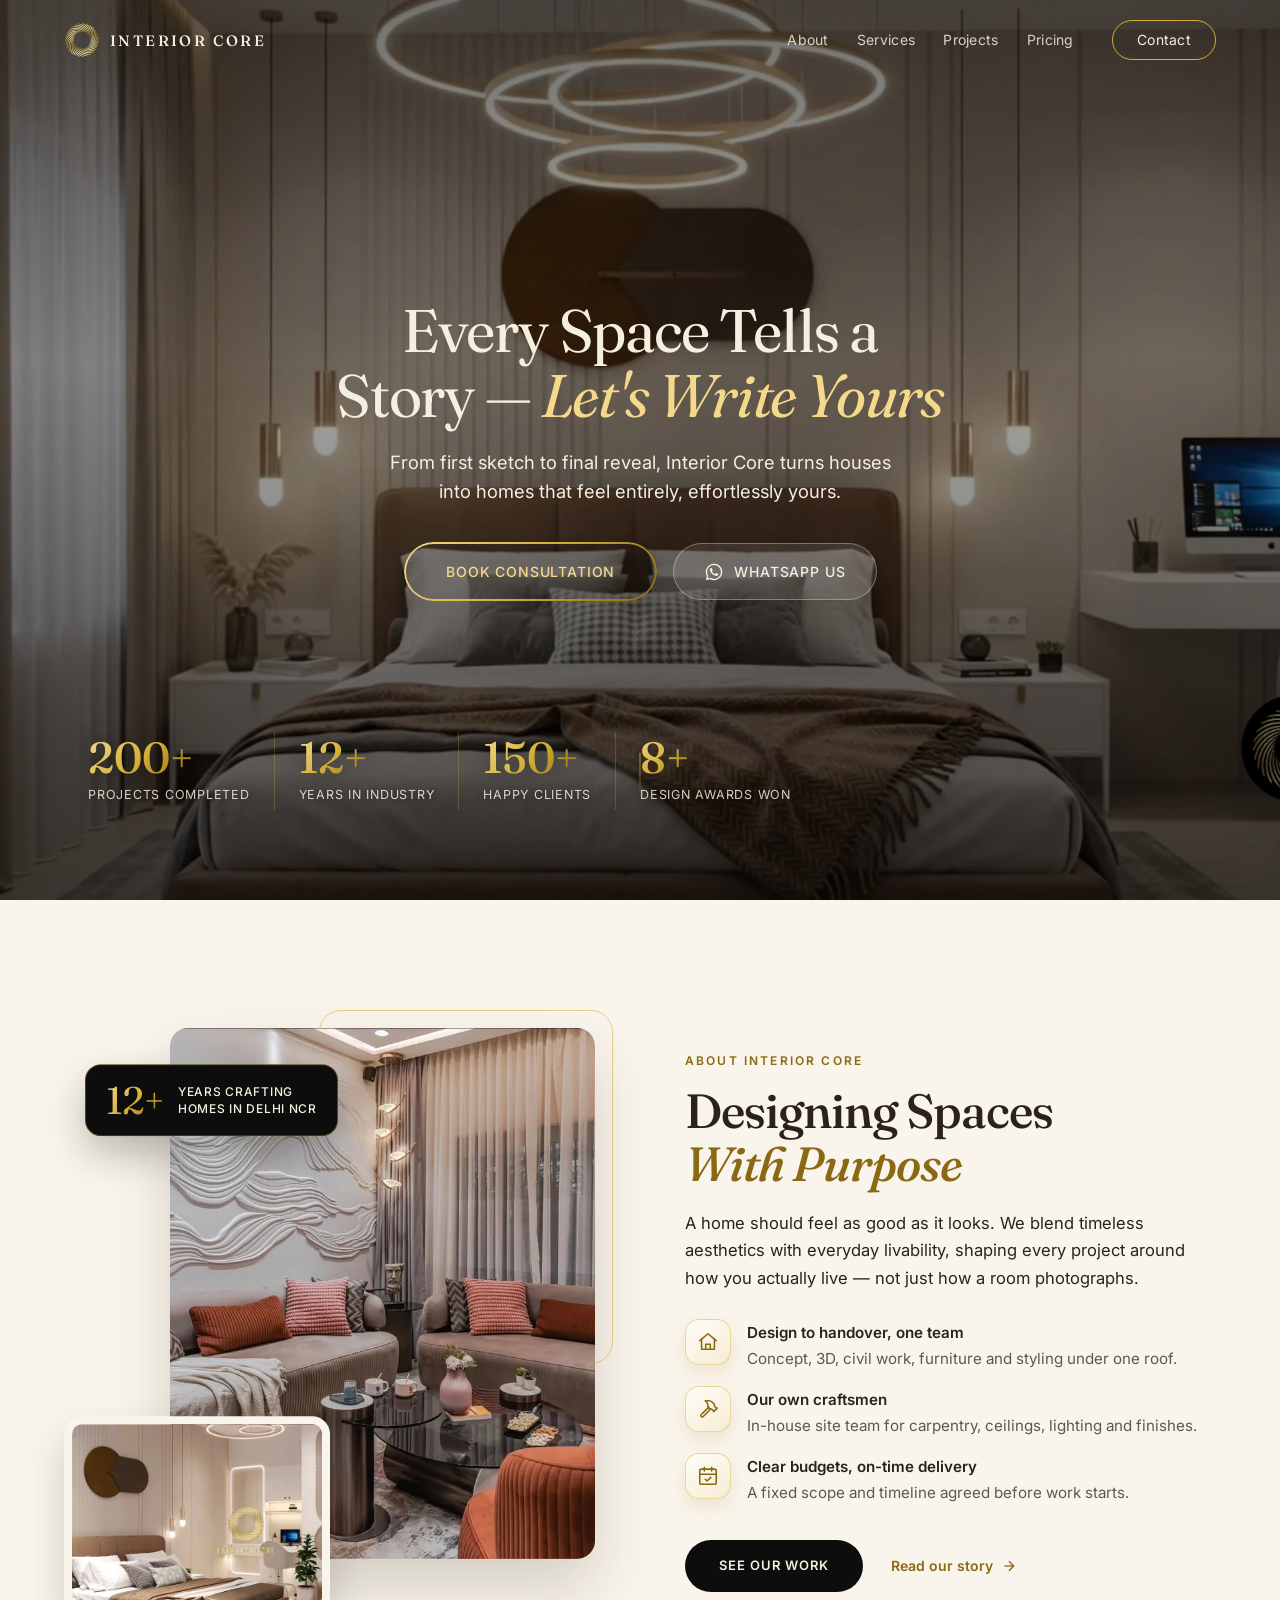
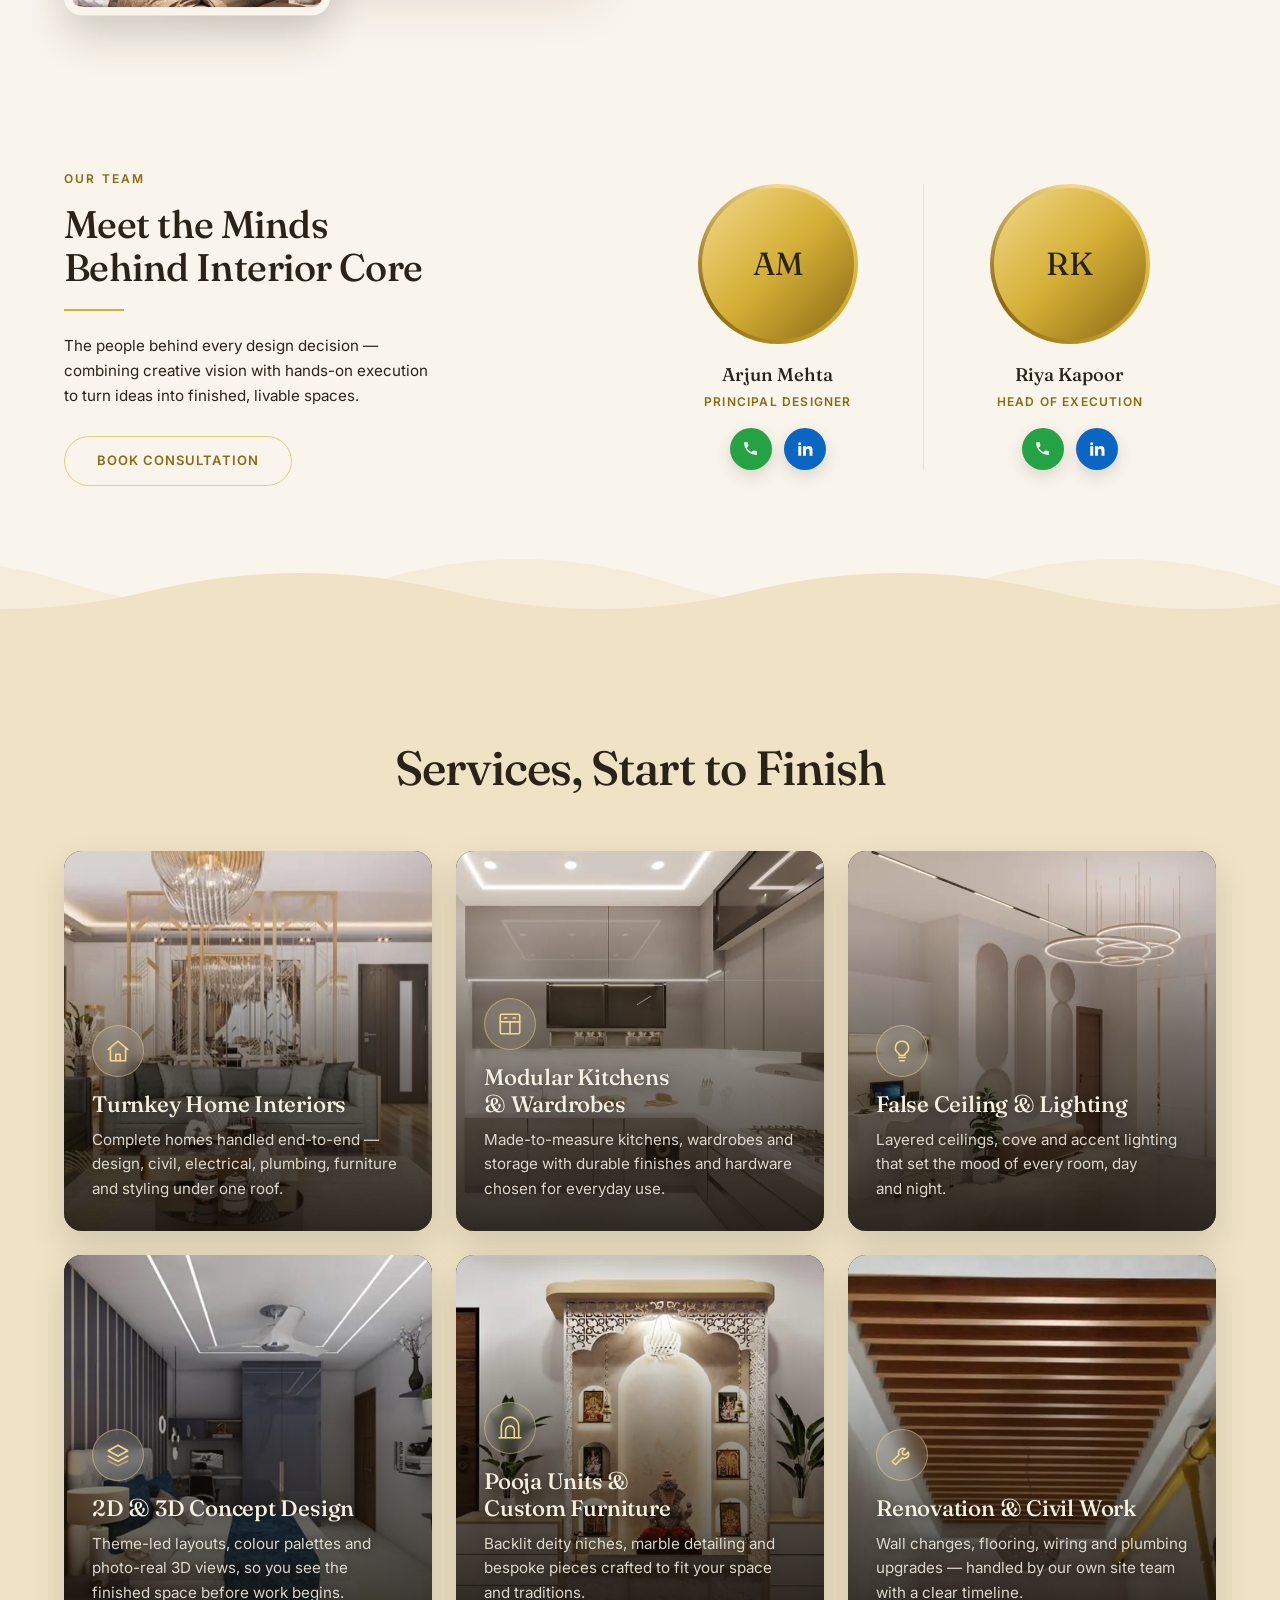
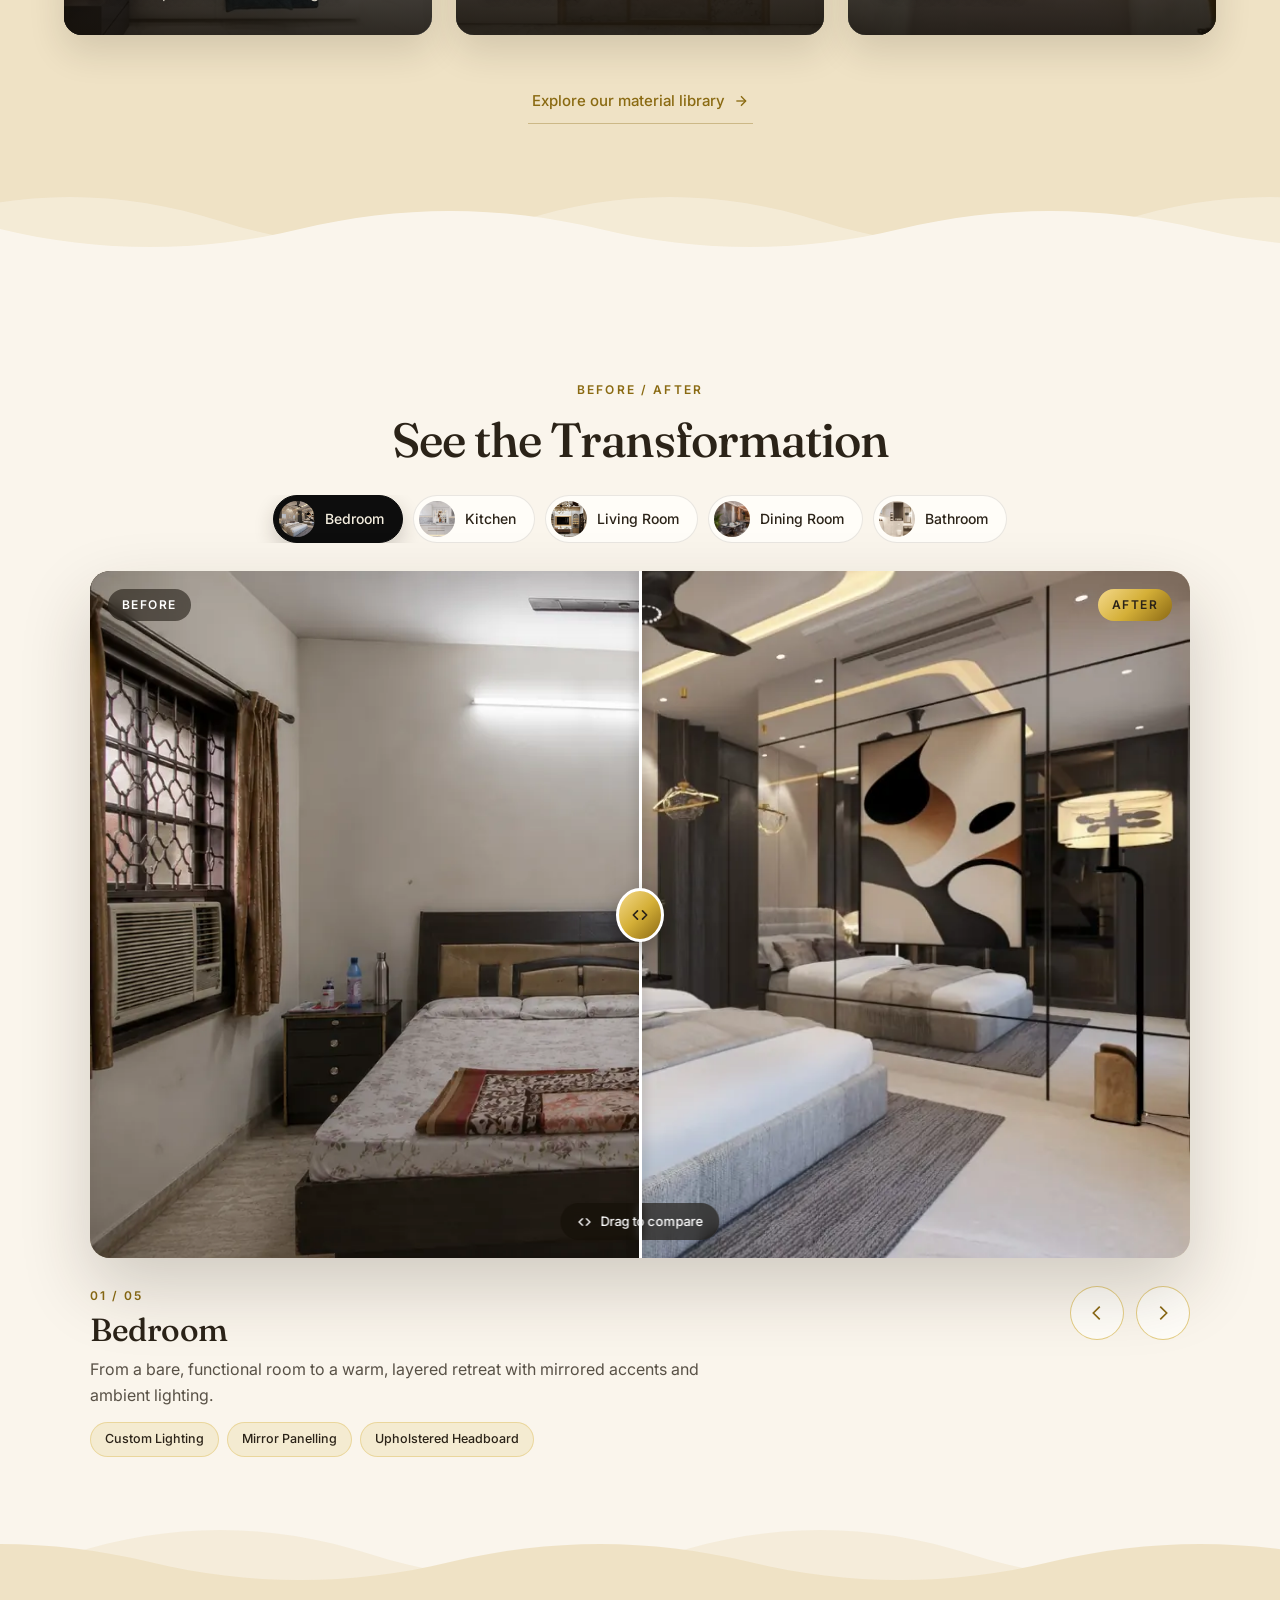
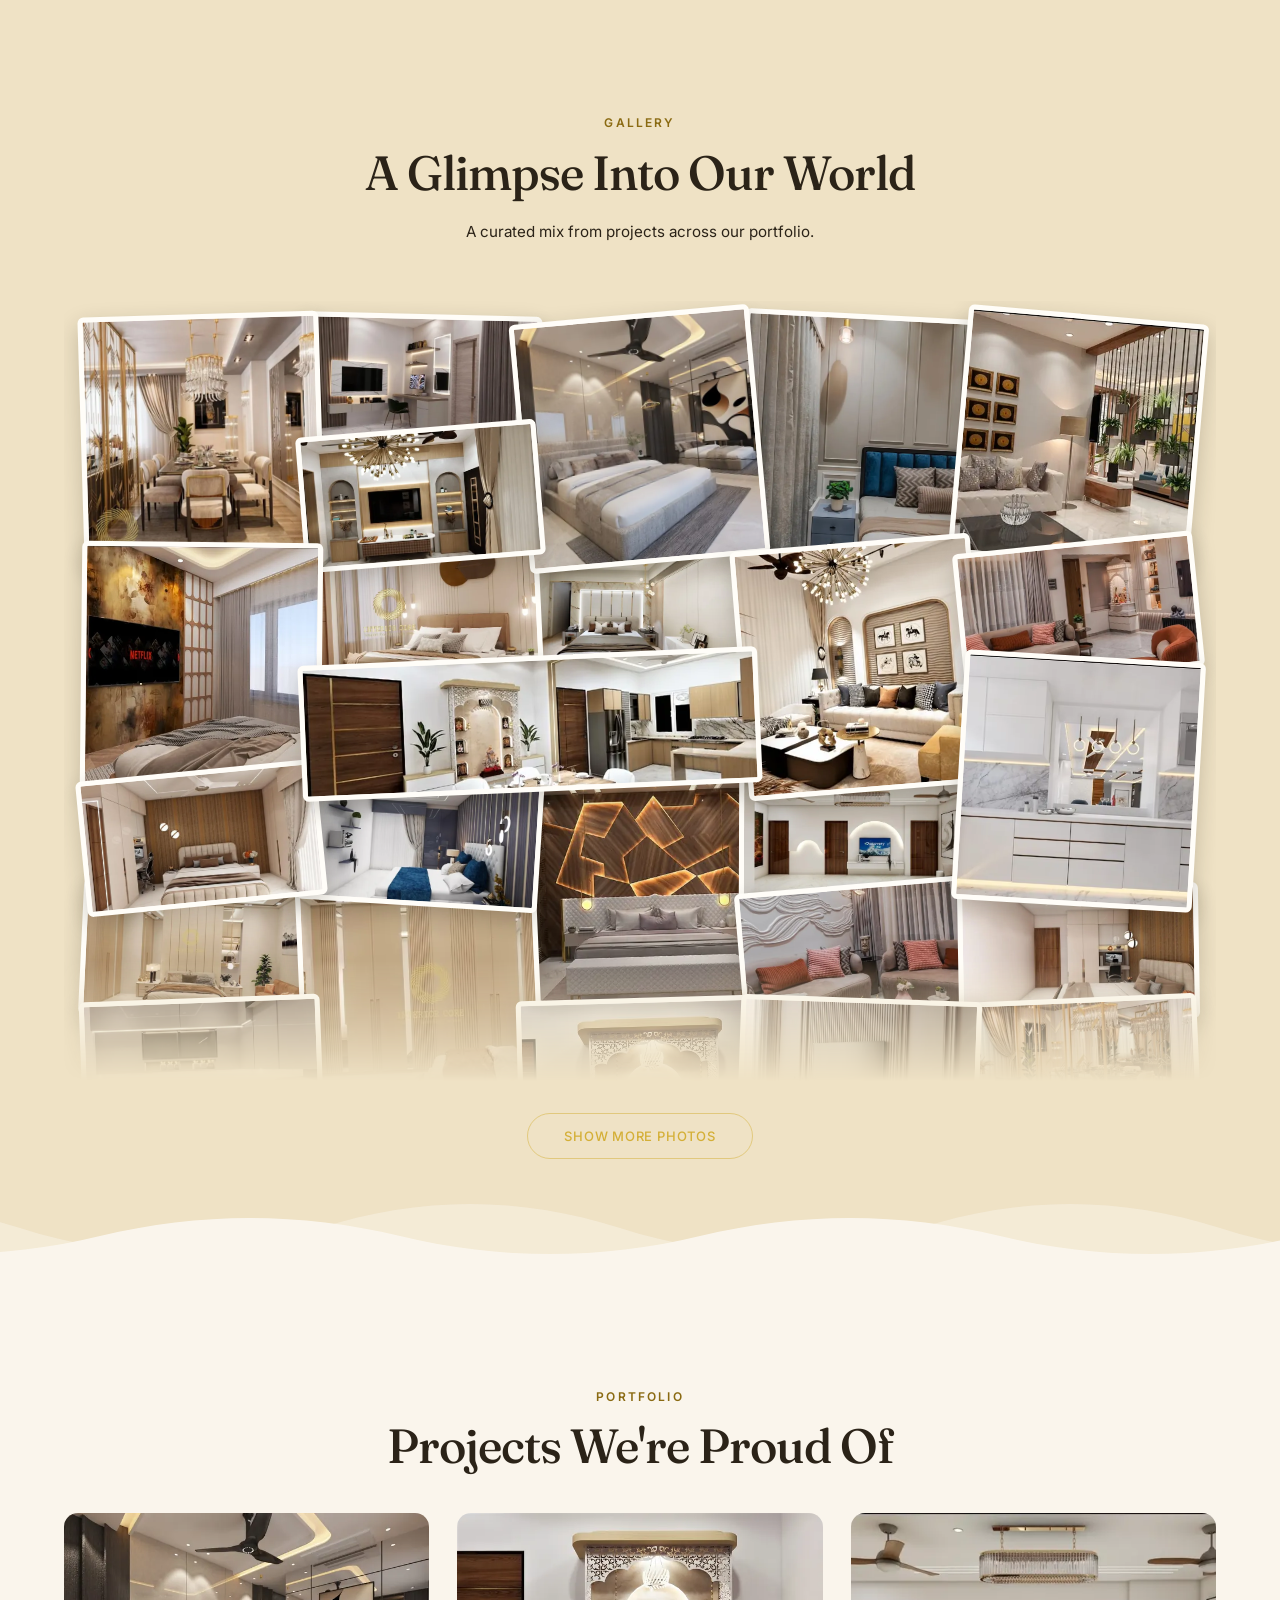
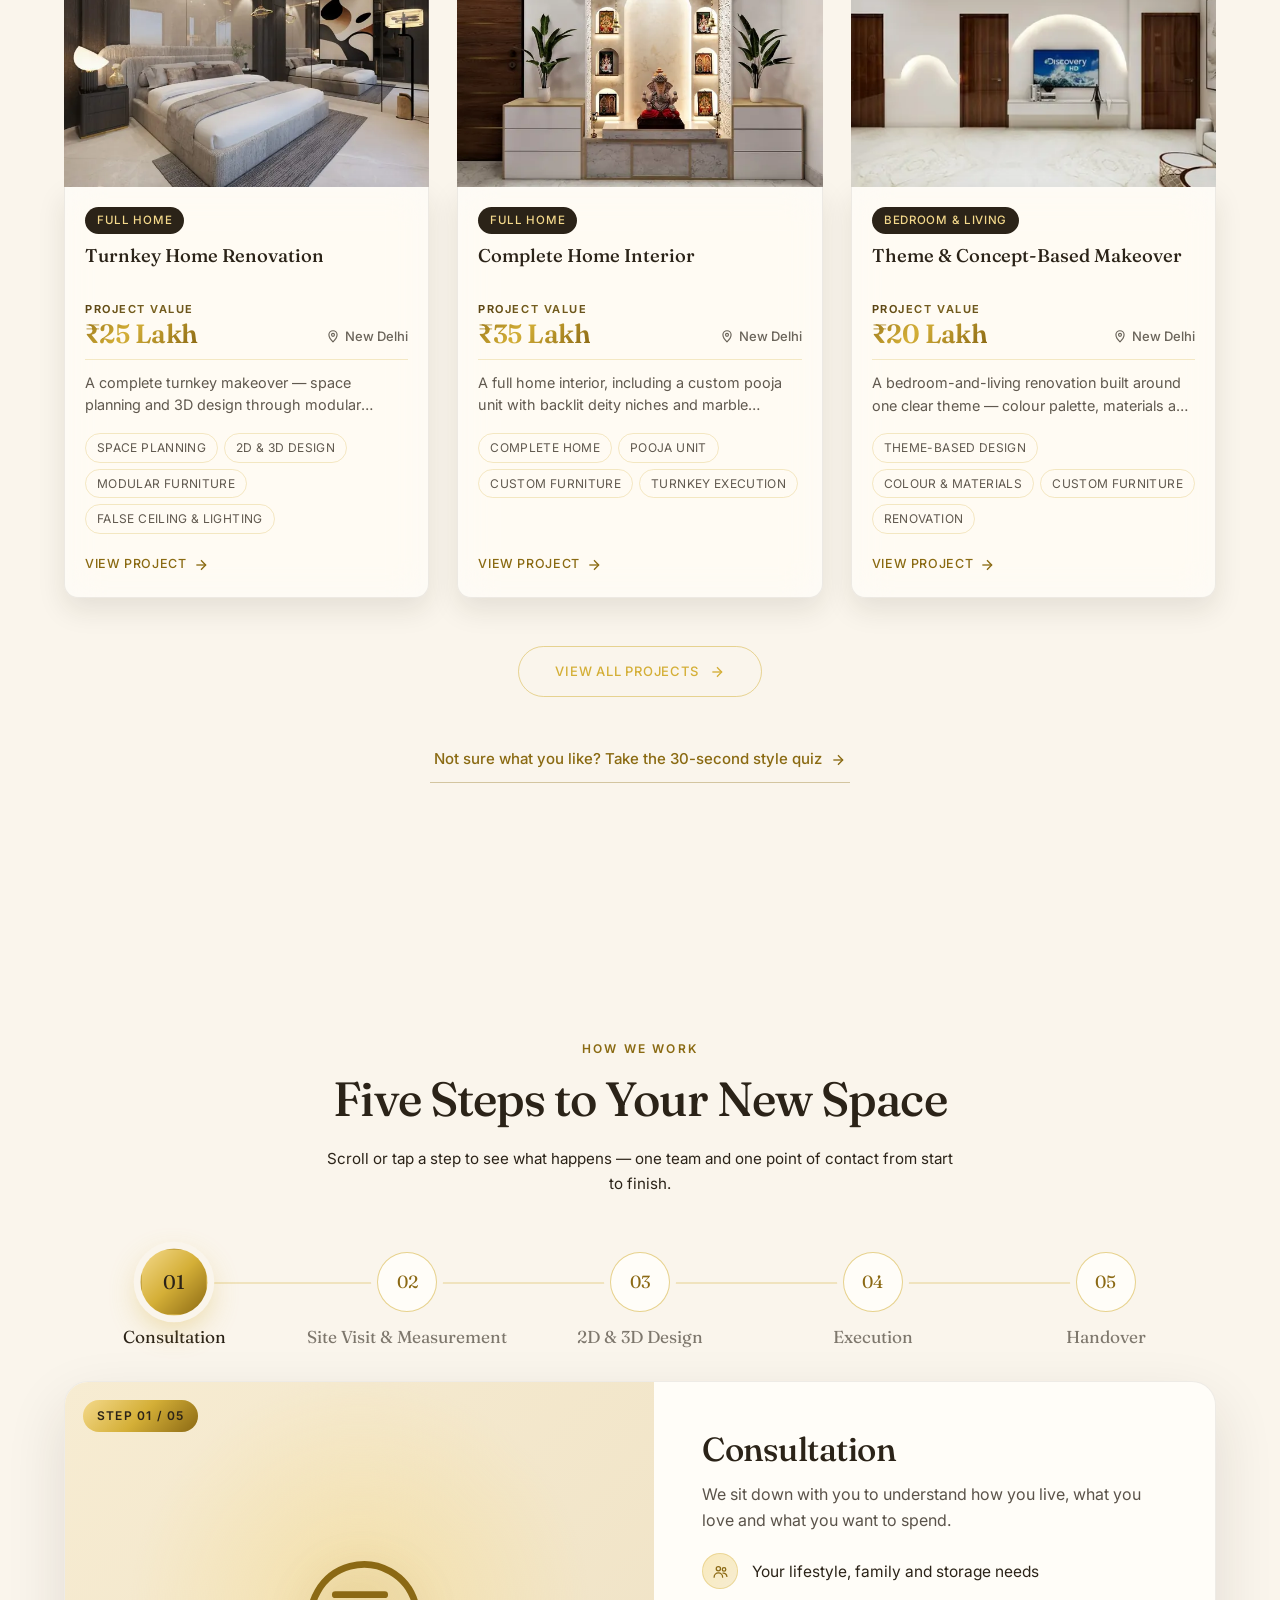
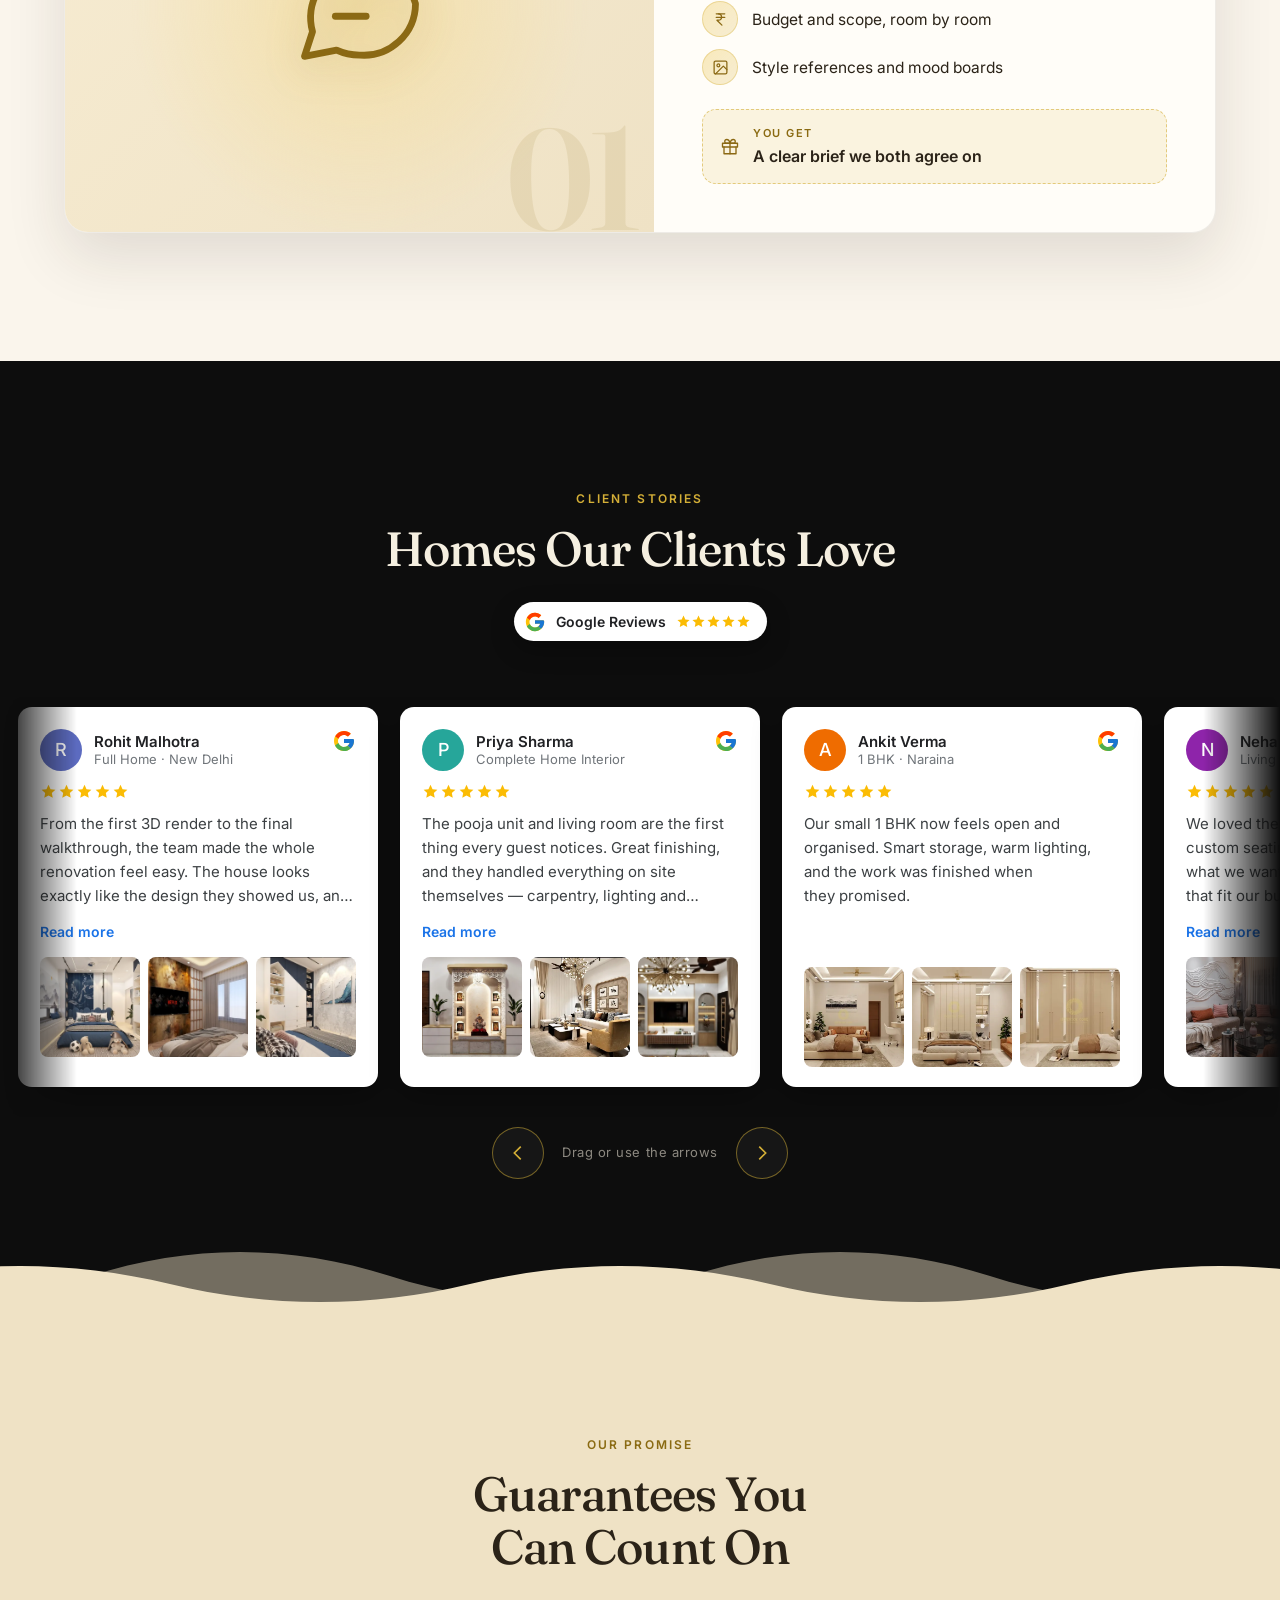
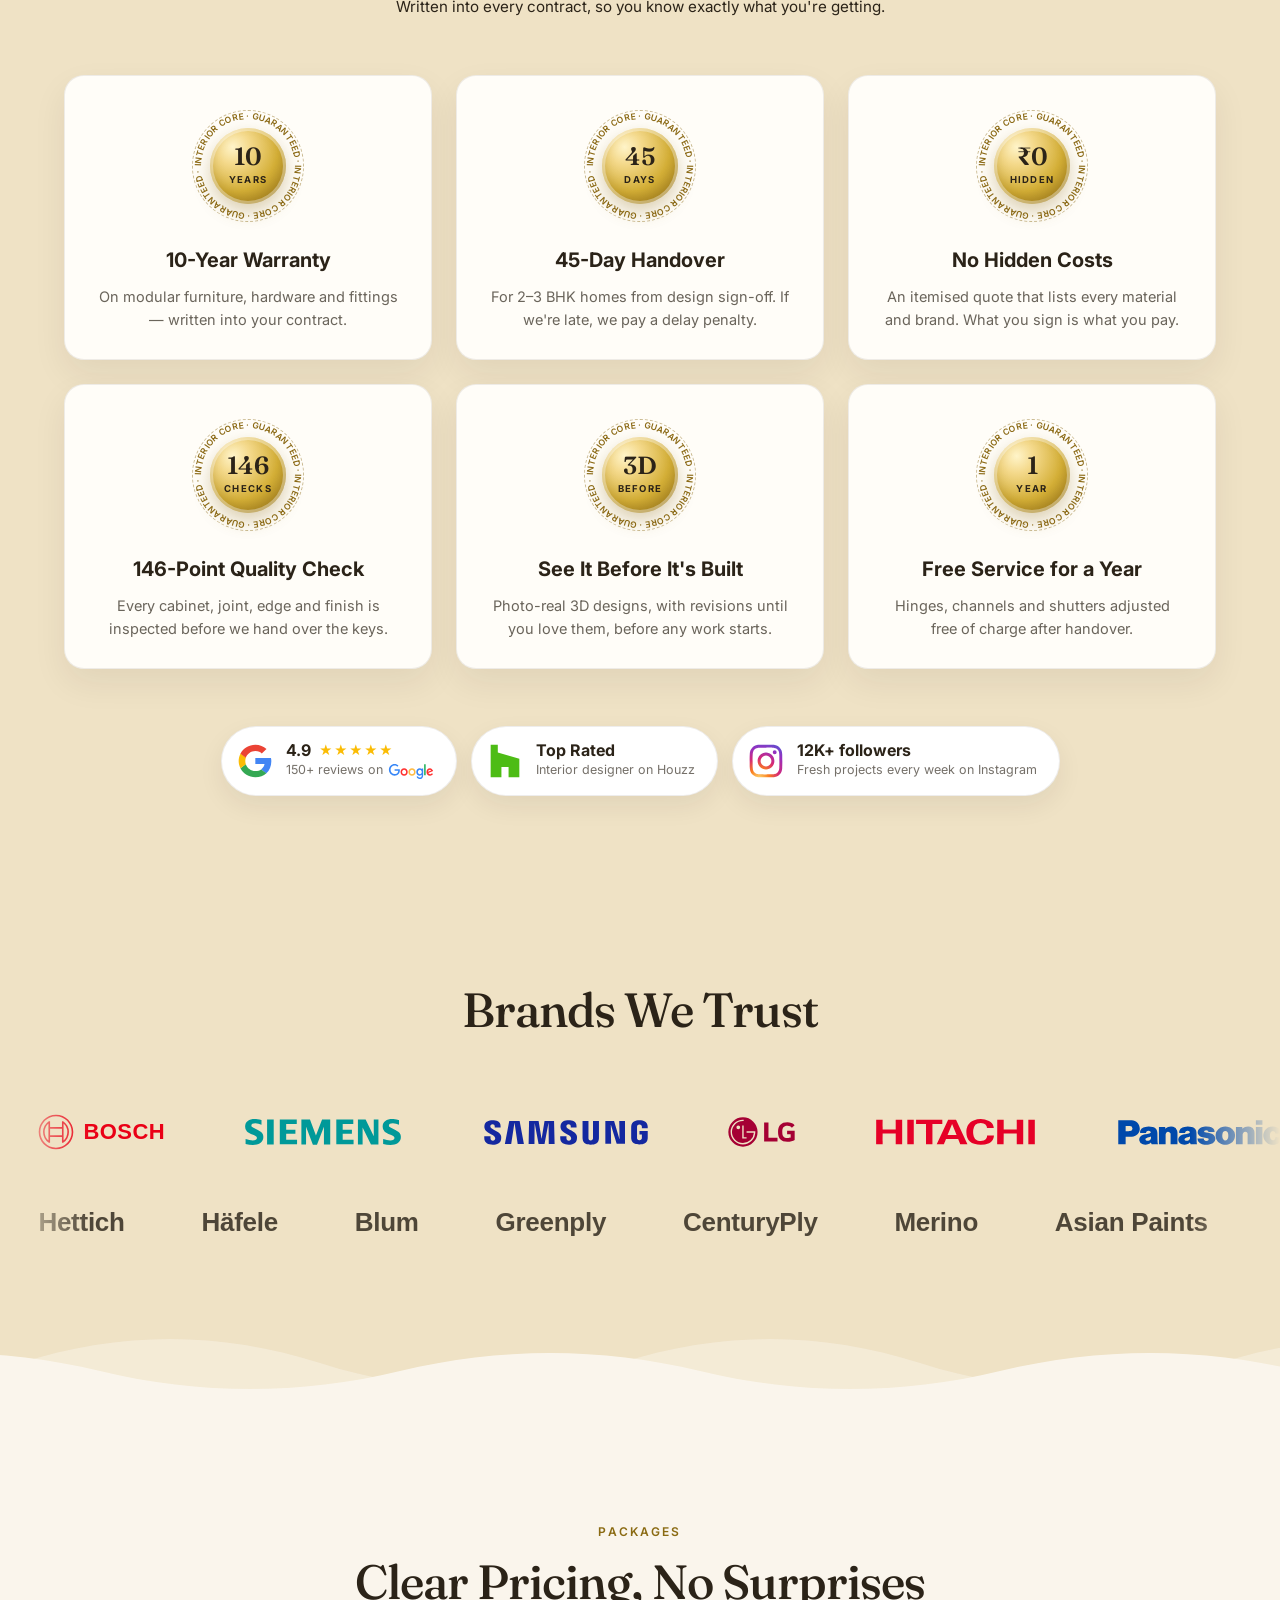
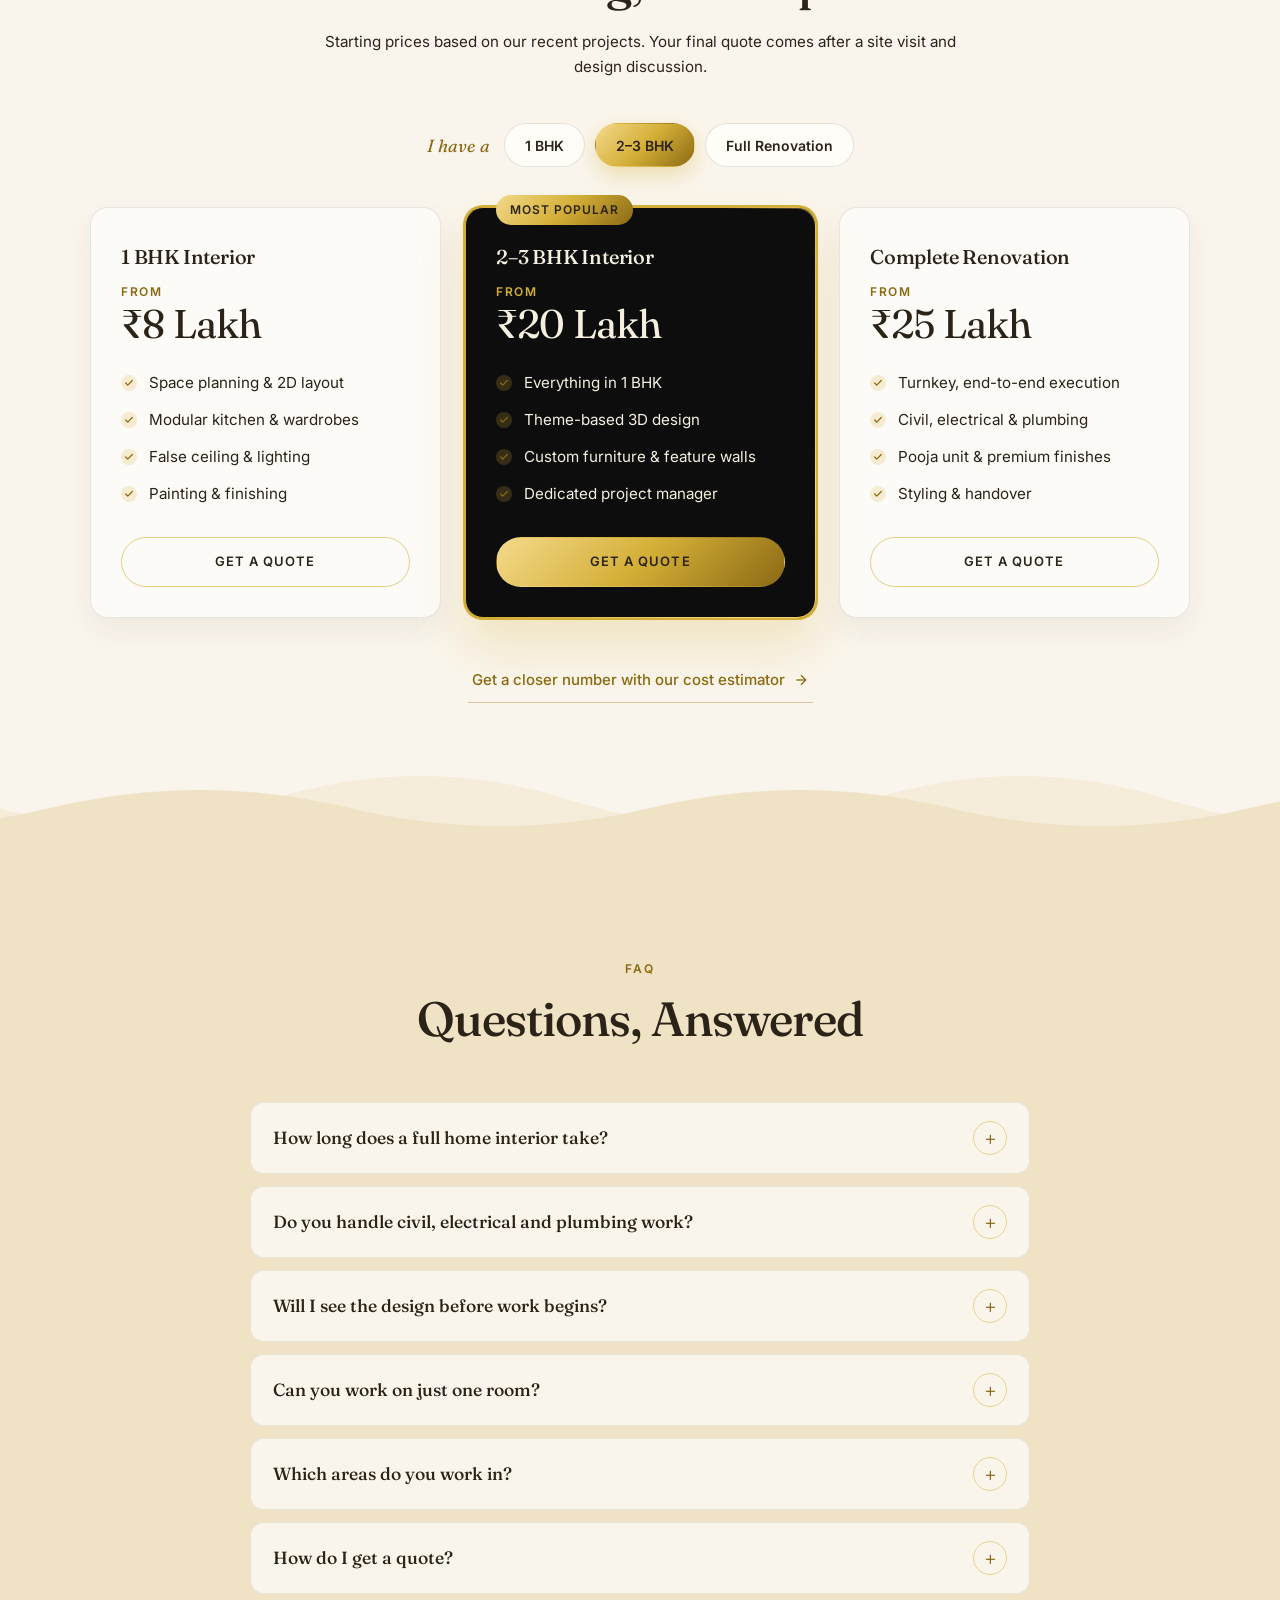
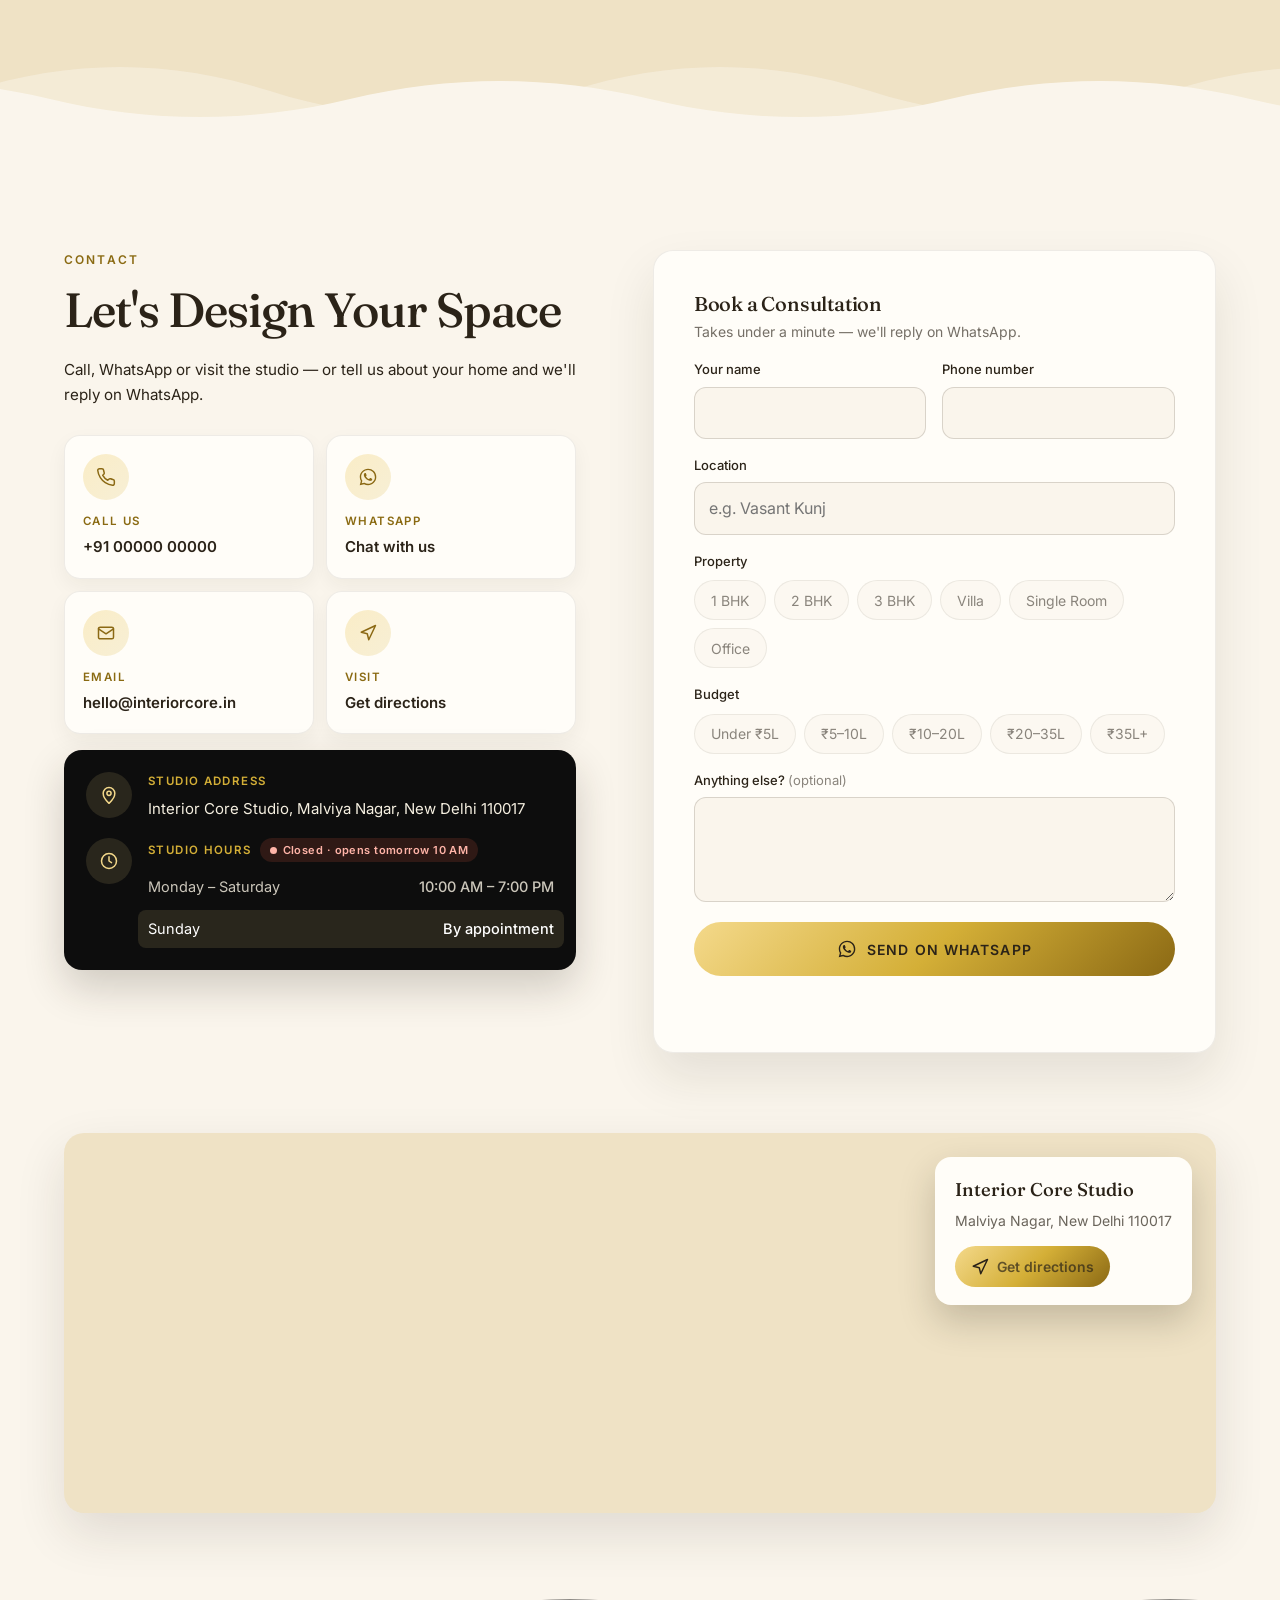
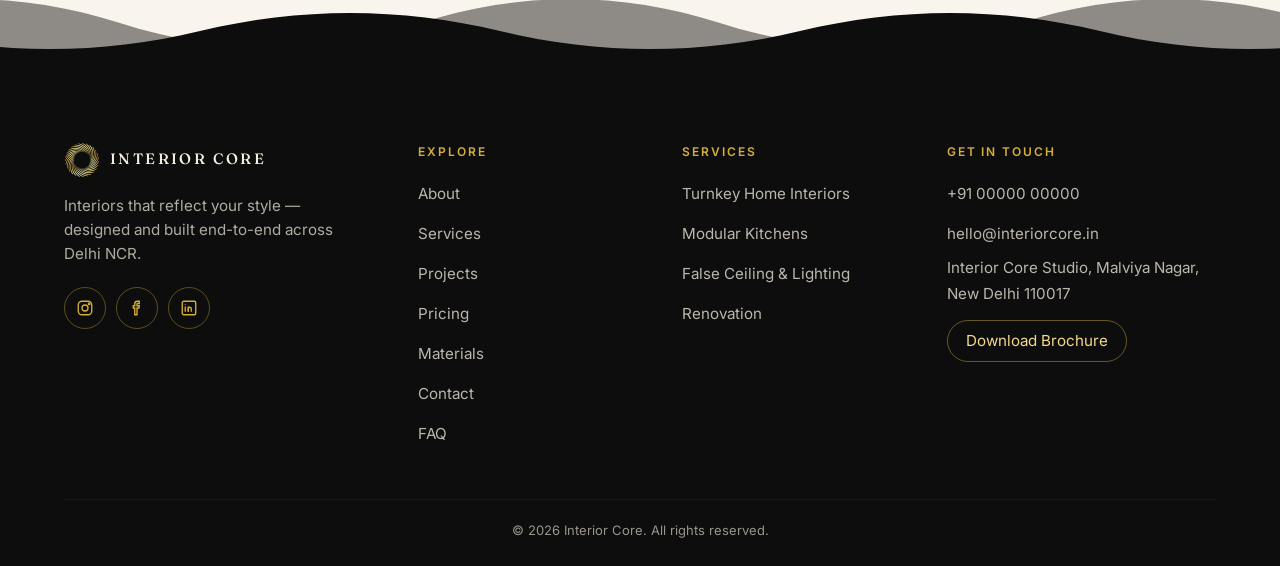
==== commit 3048108e: "About points: icons instead of ticks The three About points on the home page get their own icons (ho" ====
--- a/index.html
+++ b/index.html
@@ -109,9 +109,9 @@
         photographs.
       </p>
       <ul class="about-points reveal-item" style="--d:4">
-        <li><span class="about-check"><svg viewBox="0 0 24 24" width="14" height="14" fill="none" stroke="currentColor" stroke-width="2.6" stroke-linecap="round" stroke-linejoin="round" aria-hidden="true"><polyline points="20 6 9 17 4 12"/></svg></span><span><strong>Design to handover, one team</strong>Concept, 3D, civil work, furniture and styling under one roof.</span></li>
-        <li><span class="about-check"><svg viewBox="0 0 24 24" width="14" height="14" fill="none" stroke="currentColor" stroke-width="2.6" stroke-linecap="round" stroke-linejoin="round" aria-hidden="true"><polyline points="20 6 9 17 4 12"/></svg></span><span><strong>Our own craftsmen</strong>In-house site team for carpentry, ceilings, lighting and finishes.</span></li>
-        <li><span class="about-check"><svg viewBox="0 0 24 24" width="14" height="14" fill="none" stroke="currentColor" stroke-width="2.6" stroke-linecap="round" stroke-linejoin="round" aria-hidden="true"><polyline points="20 6 9 17 4 12"/></svg></span><span><strong>Clear budgets, on-time delivery</strong>A fixed scope and timeline agreed before work starts.</span></li>
+        <li><span class="about-icon"><svg viewBox="0 0 24 24" width="22" height="22" fill="none" stroke="currentColor" stroke-width="1.7" stroke-linecap="round" stroke-linejoin="round" aria-hidden="true"><path d="M3 10.5 12 3l9 7.5"/><path d="M5 9v11h14V9"/><path d="M9.5 20v-5.5h5V20"/></svg></span><span><strong>Design to handover, one team</strong>Concept, 3D, civil work, furniture and styling under one roof.</span></li>
+        <li><span class="about-icon"><svg viewBox="0 0 24 24" width="22" height="22" fill="none" stroke="currentColor" stroke-width="1.7" stroke-linecap="round" stroke-linejoin="round" aria-hidden="true"><path d="m15 12-8.4 8.4a1.5 1.5 0 0 1-2.1-2.1L12.9 9.9"/><path d="m18 15 4-4"/><path d="m21.5 11.5-1.9-1.9a2 2 0 0 1-.6-1.4V7l-2.3-2.3a6 6 0 0 0-4.2-1.7H9l.9.8A6.2 6.2 0 0 1 12 8.4V10l2 2h1.2a2 2 0 0 1 1.4.6l1.9 1.9"/></svg></span><span><strong>Our own craftsmen</strong>In-house site team for carpentry, ceilings, lighting and finishes.</span></li>
+        <li><span class="about-icon"><svg viewBox="0 0 24 24" width="22" height="22" fill="none" stroke="currentColor" stroke-width="1.7" stroke-linecap="round" stroke-linejoin="round" aria-hidden="true"><rect x="3" y="4.5" width="18" height="16.5" rx="2"/><path d="M16 2.5v4M8 2.5v4M3 10h18"/><path d="m9 15.5 2 2 4-4"/></svg></span><span><strong>Clear budgets, on-time delivery</strong>A fixed scope and timeline agreed before work starts.</span></li>
       </ul>
       <div class="about-actions reveal-item" style="--d:5">
         <a href="#portfolio" class="about-btn">See Our Work</a>
--- a/css/style.css
+++ b/css/style.css
@@ -612,7 +612,7 @@
 
 .about-points li {
   display: flex;
-  gap: 14px;
+  gap: 16px;
   align-items: flex-start;
   font-size: 0.95rem;
   line-height: 1.55;
@@ -626,15 +626,24 @@
   margin-bottom: 2px;
 }
 
-.about-check {
+.about-icon {
   flex-shrink: 0;
   display: inline-flex;
   align-items: center;
   justify-content: center;
-  width: 28px;
-  height: 28px;
-  margin-top: 1px;
-  border-radius: 50%;
+  width: 46px;
+  height: 46px;
+  margin-top: -2px;
+  border-radius: 14px;
+  color: var(--ic-gold-deep);
+  background: linear-gradient(145deg, #fffdf8, #f6ecd4);
+  border: 1px solid rgba(212, 175, 55, 0.45);
+  box-shadow: 0 8px 18px rgba(139, 105, 20, 0.12);
+  transition: transform 0.35s ease, color 0.35s ease, background 0.35s ease;
+}
+
+.about-points li:hover .about-icon {
+  transform: translateY(-2px) rotate(-4deg);
   color: var(--ic-ink);
   background: linear-gradient(135deg, var(--ic-gold-light), var(--ic-gold) 50%, var(--ic-gold-deep));
 }
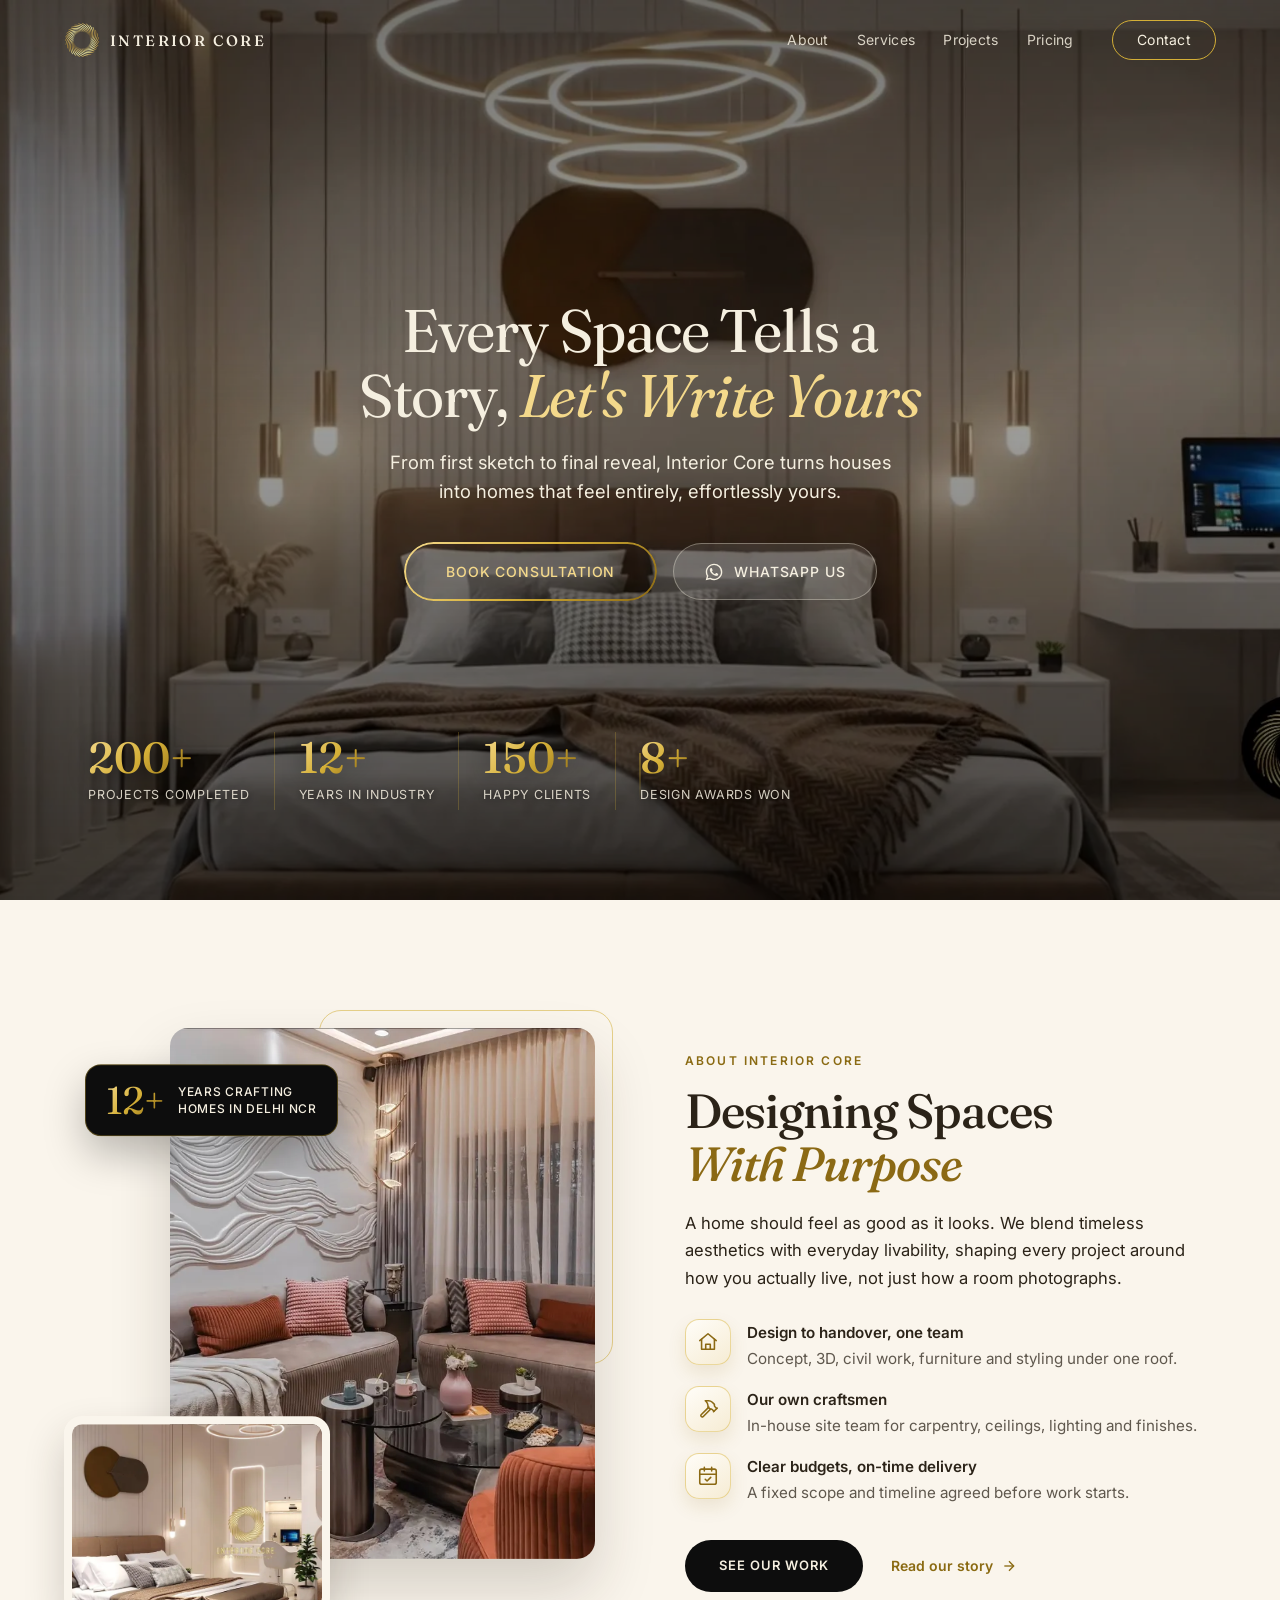
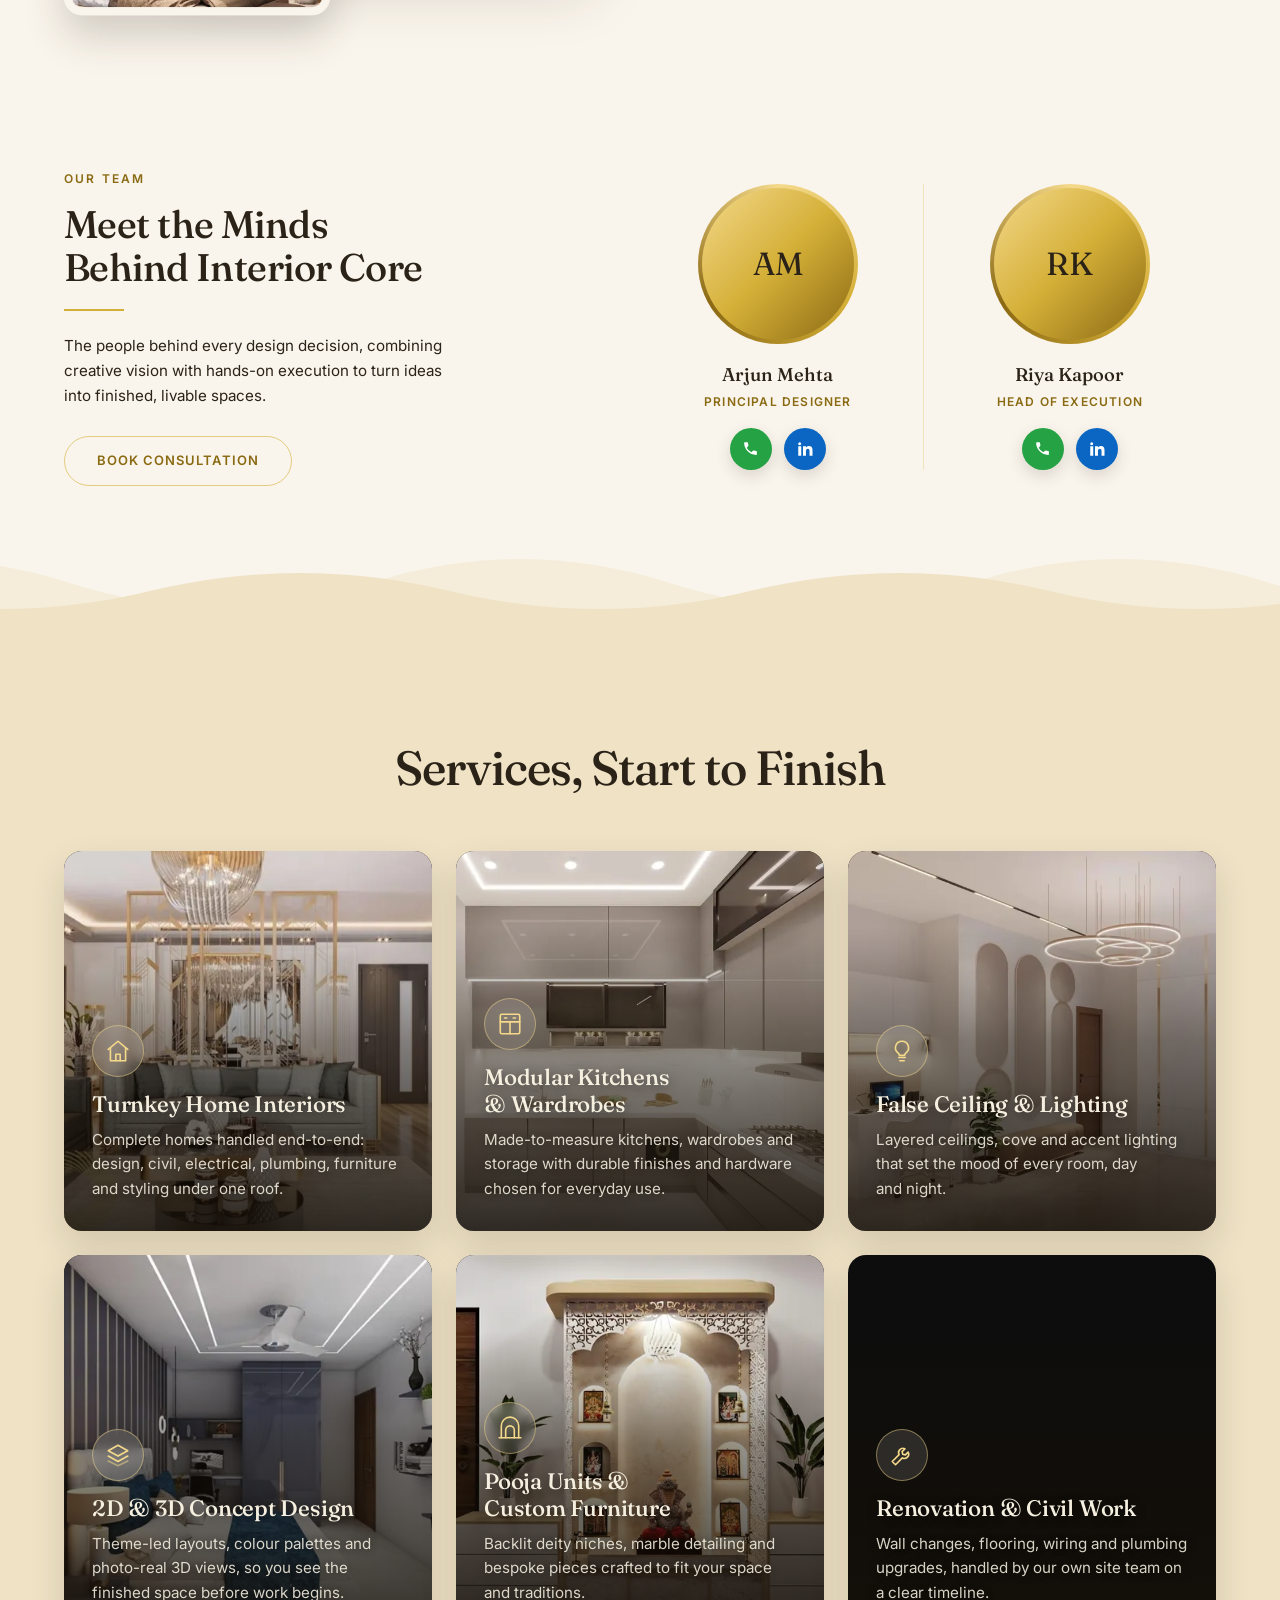
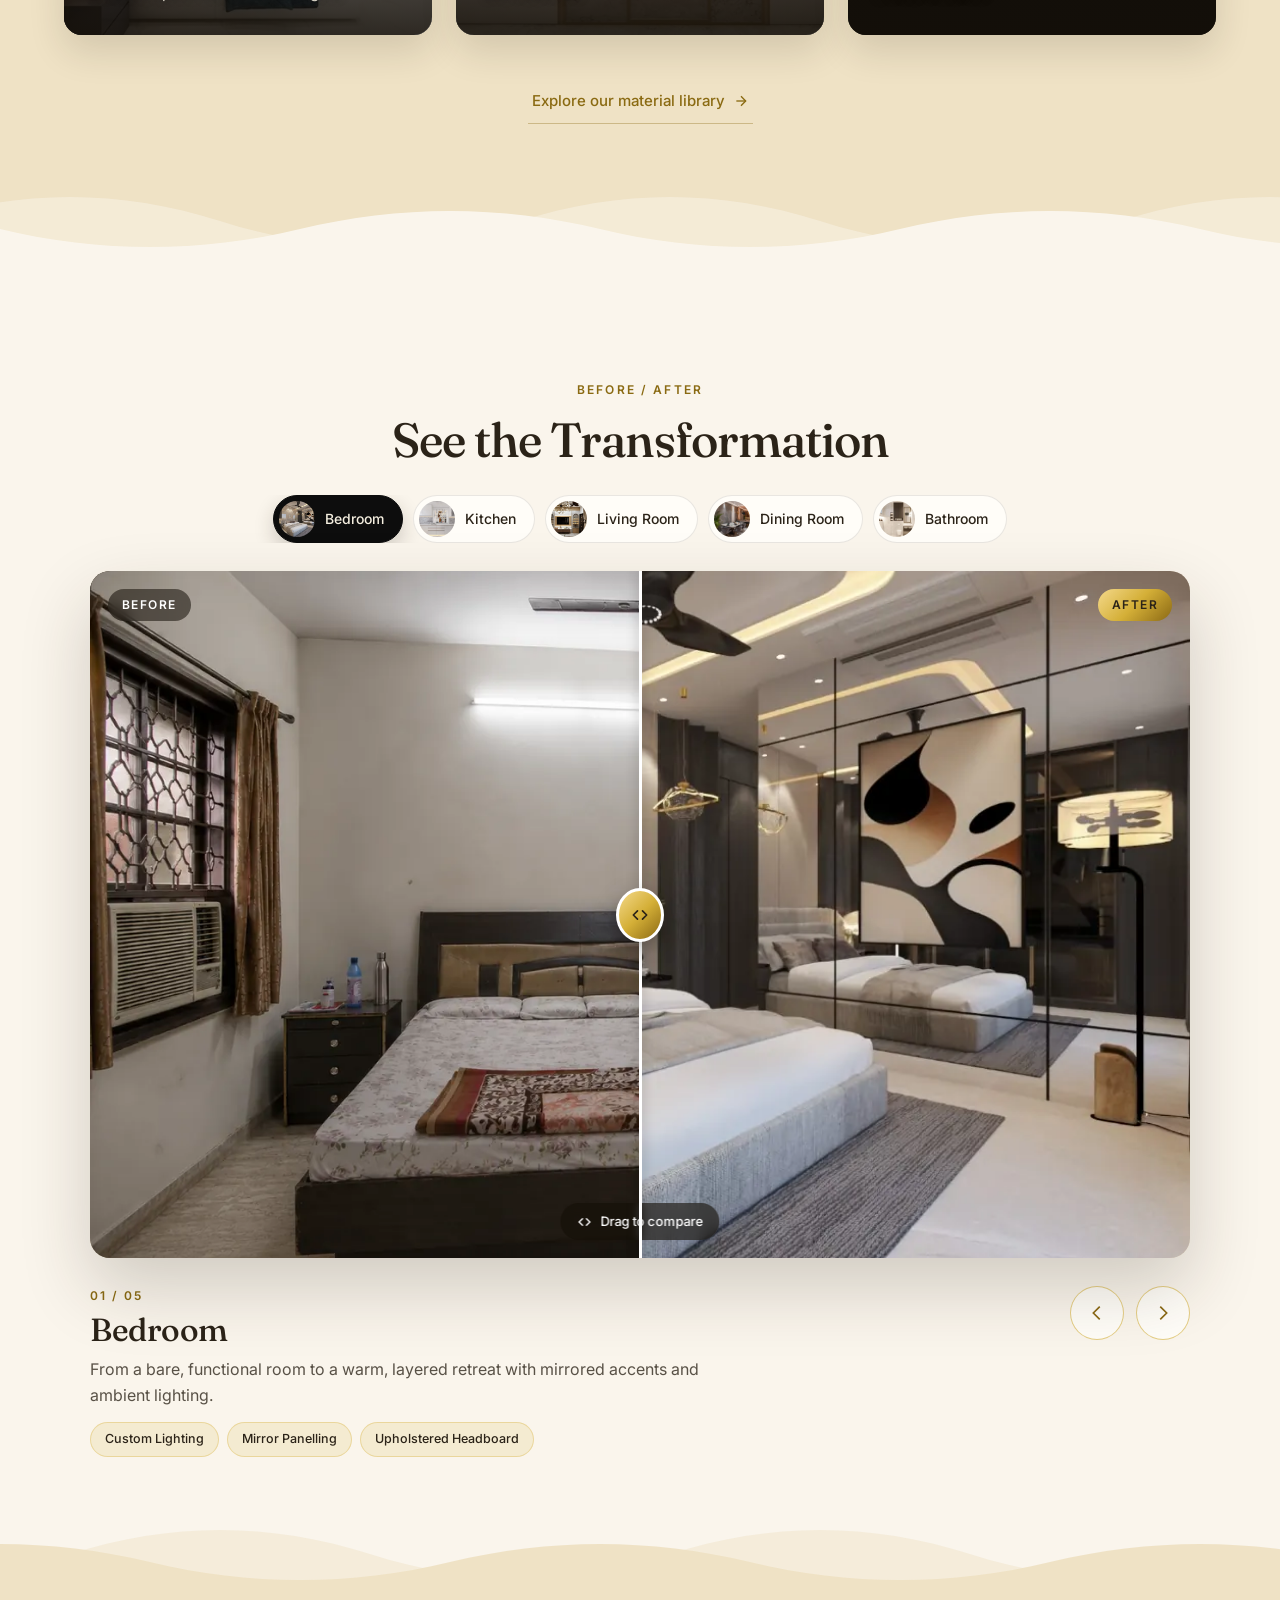
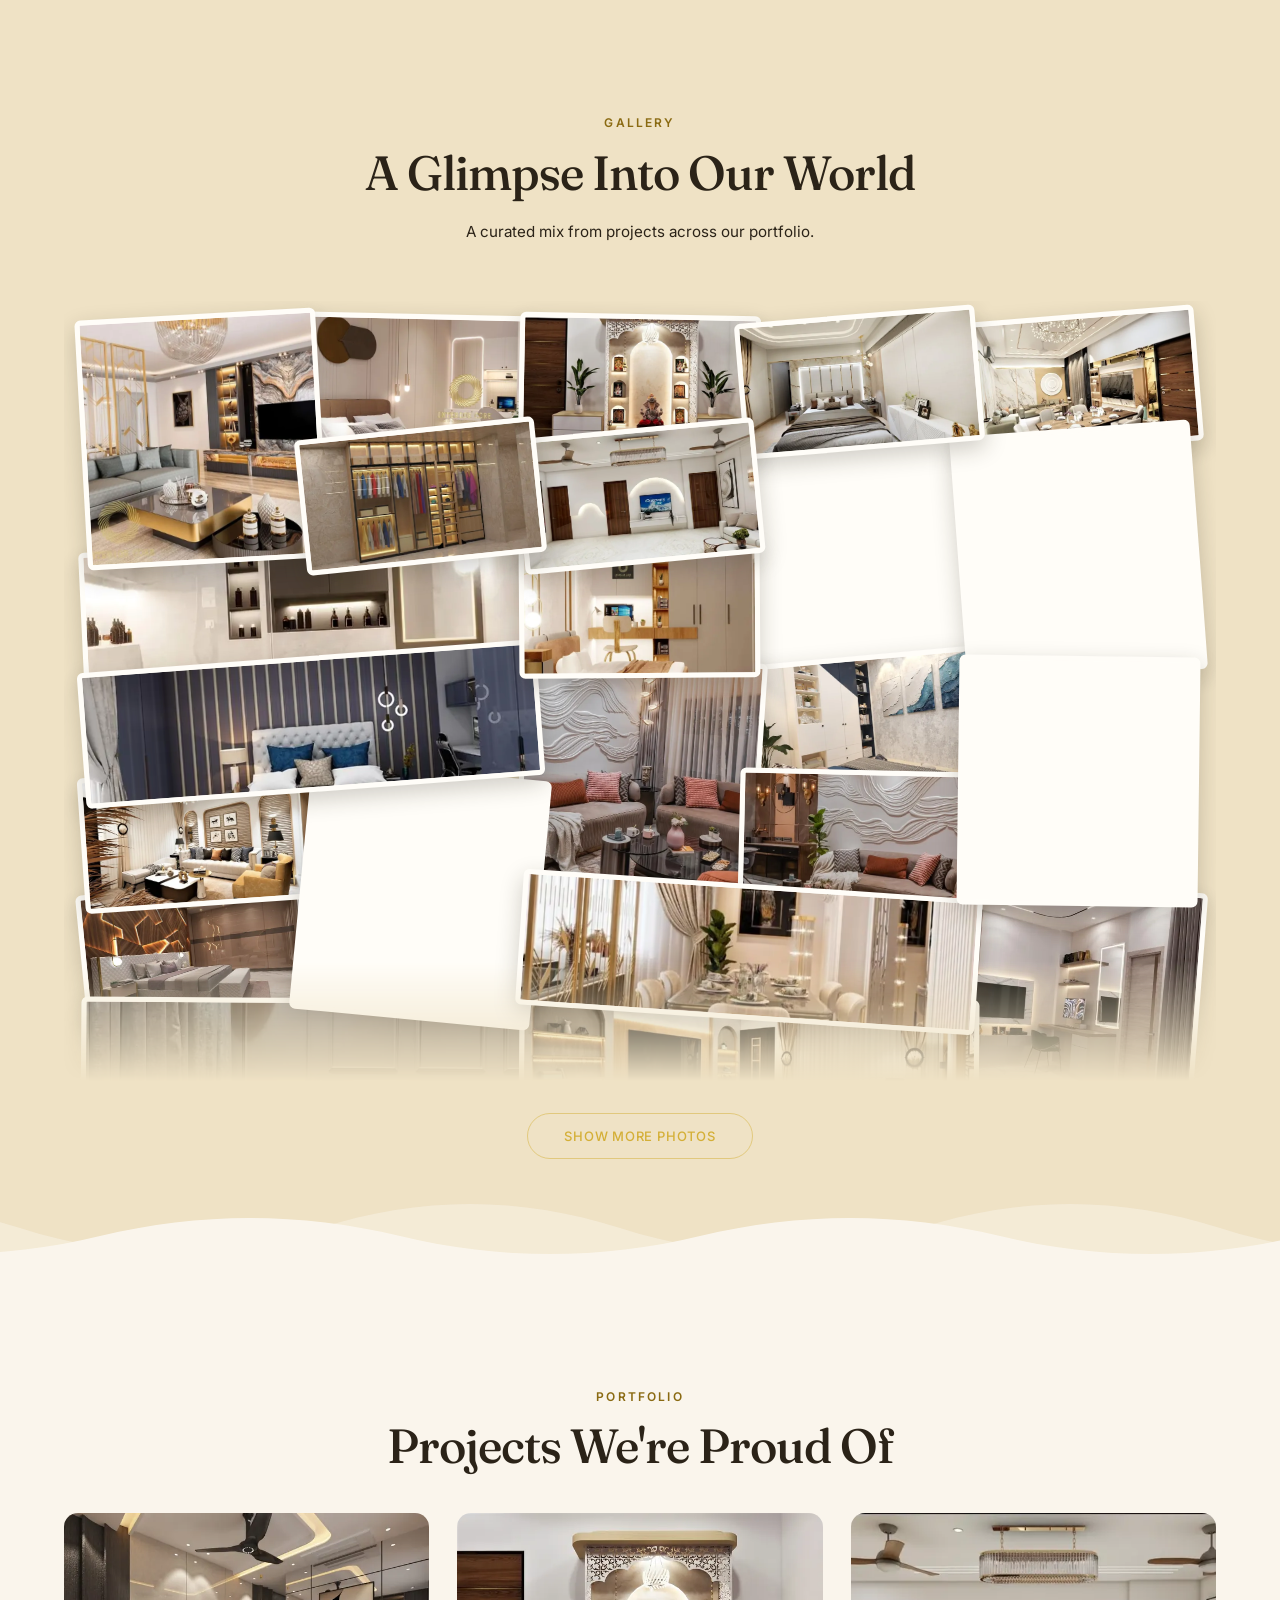
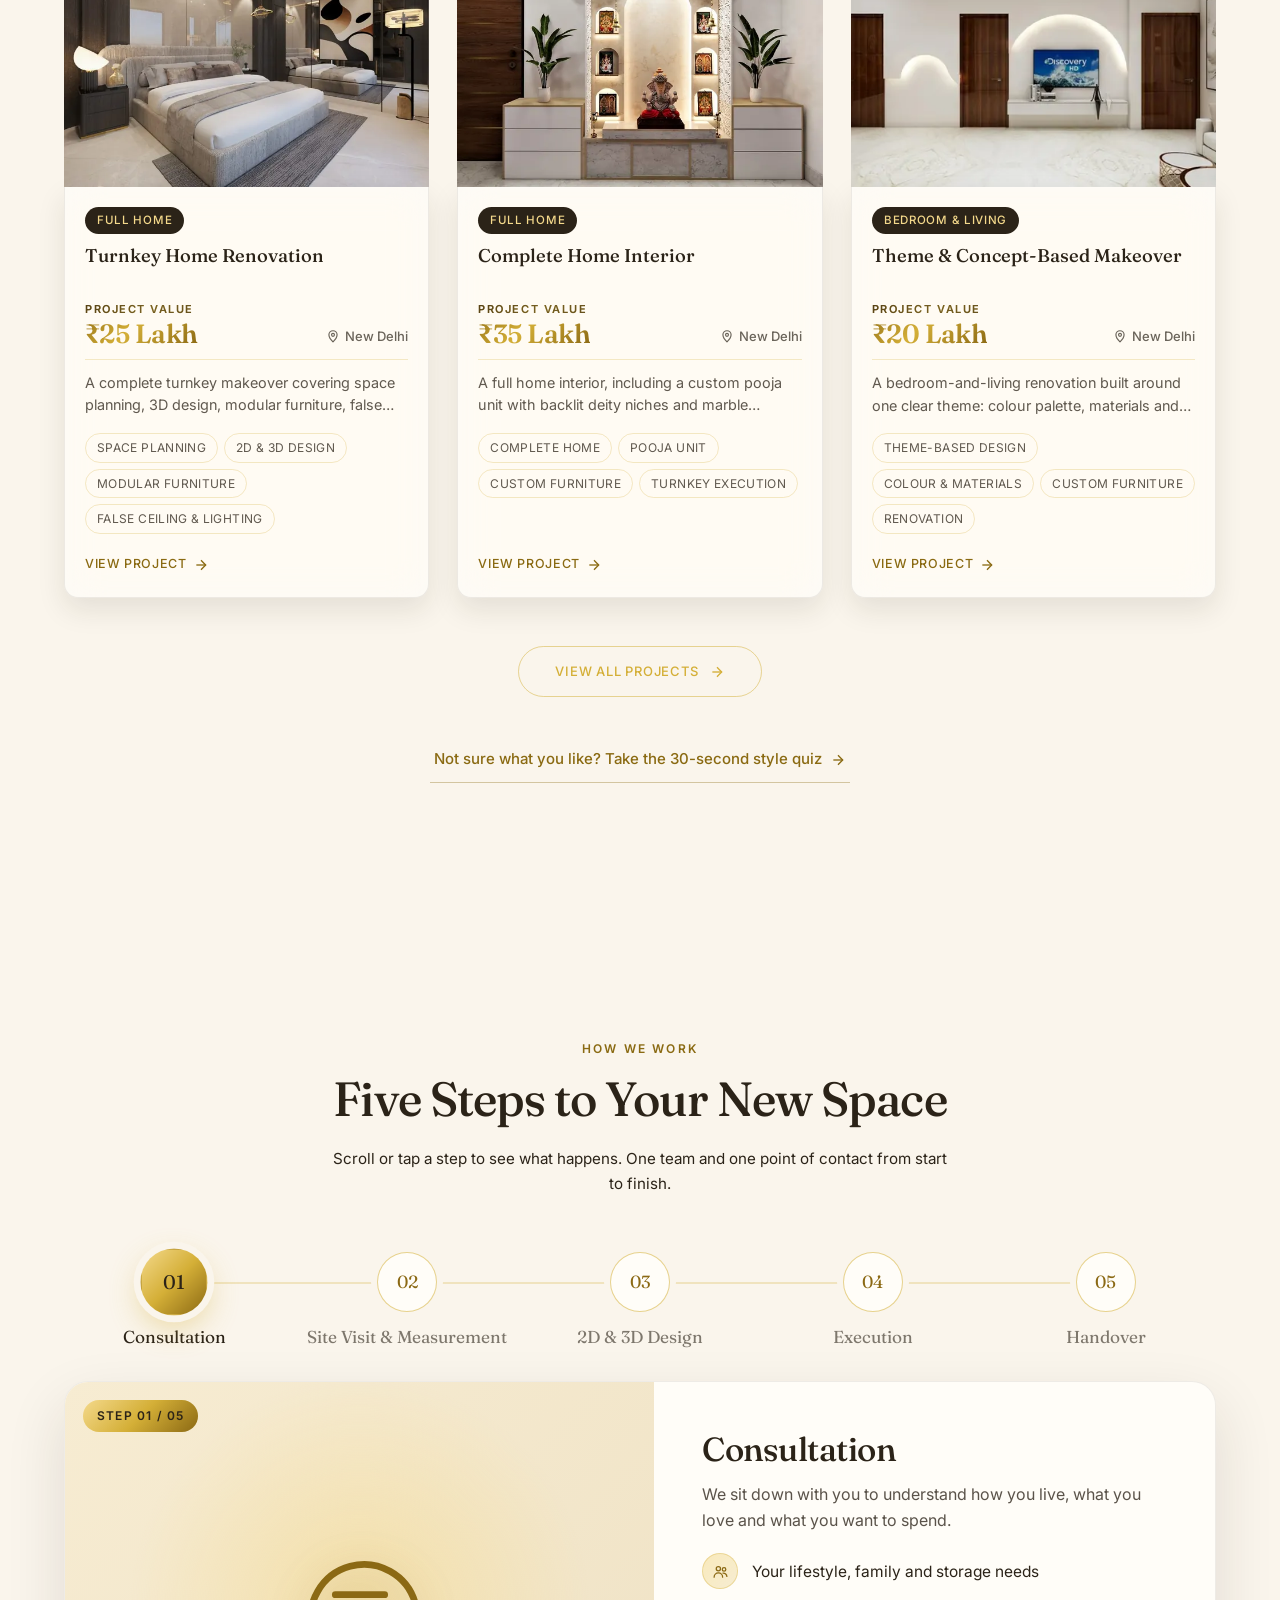
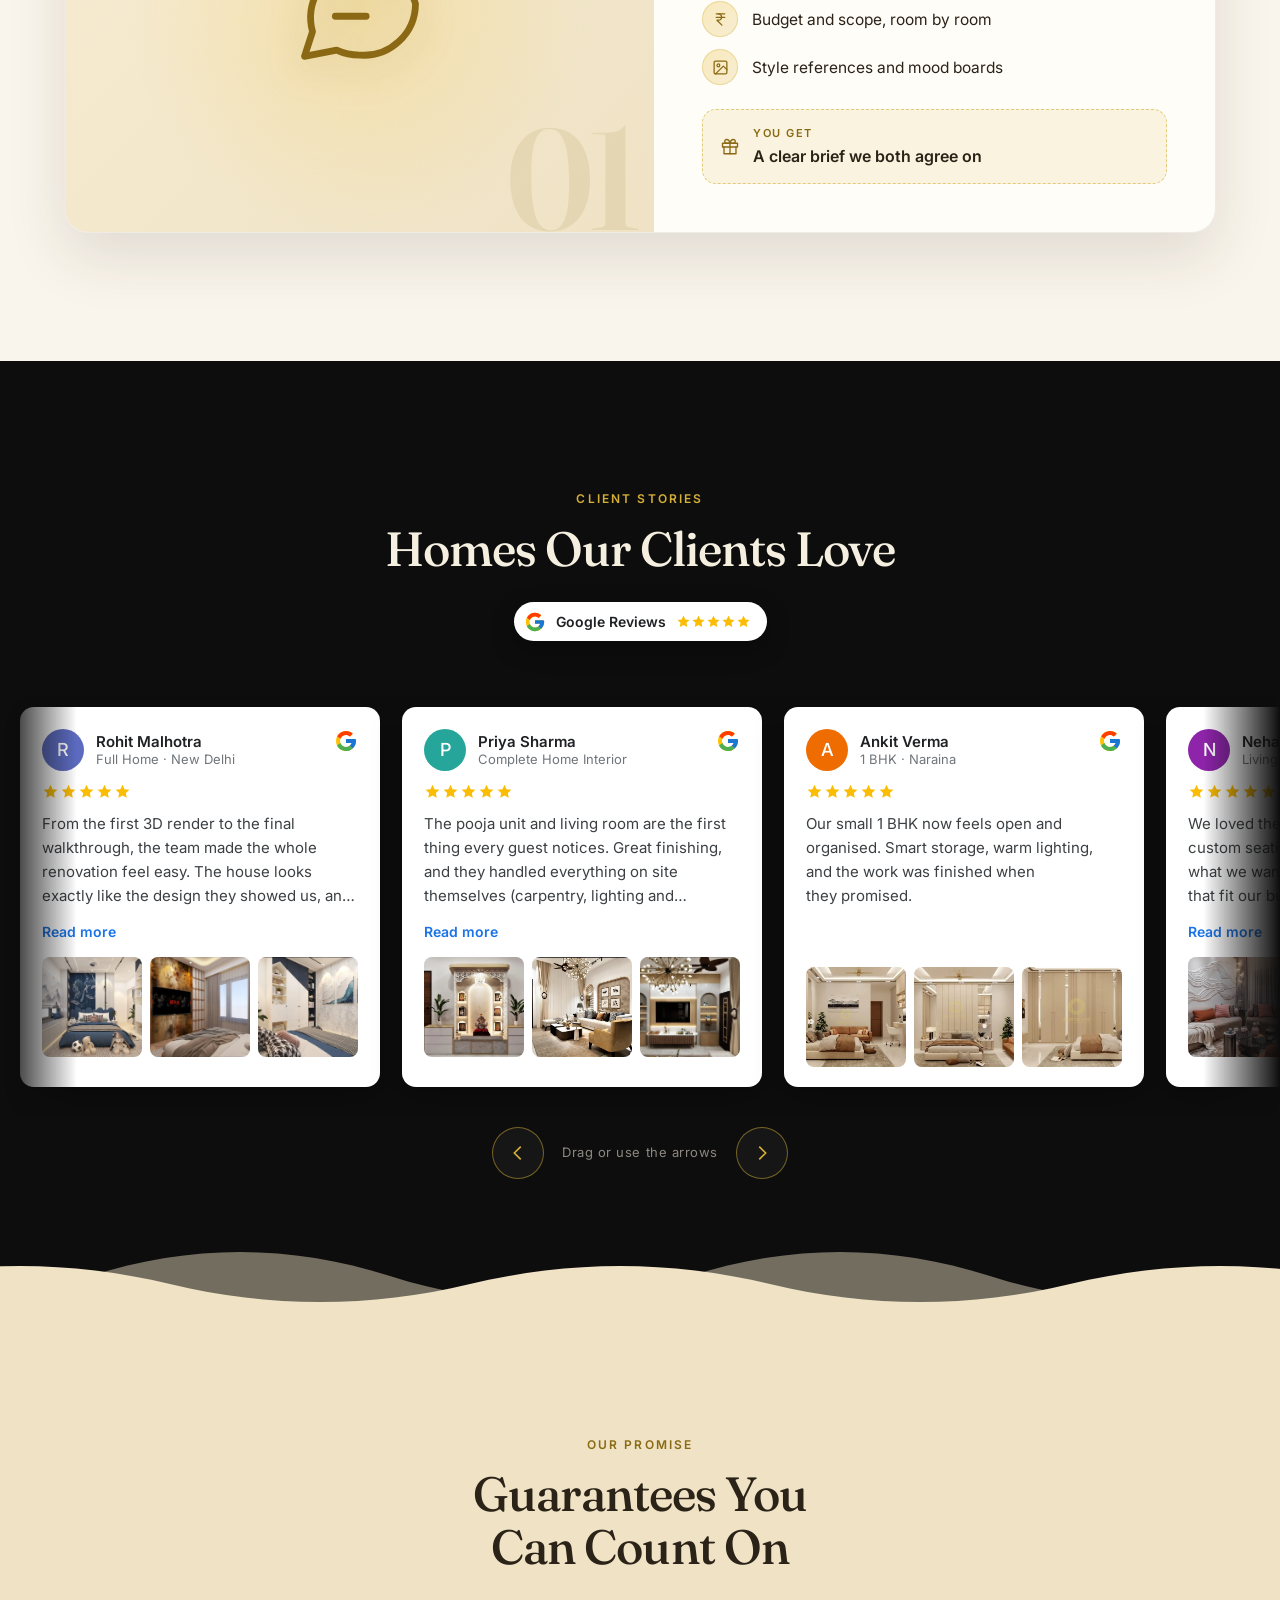
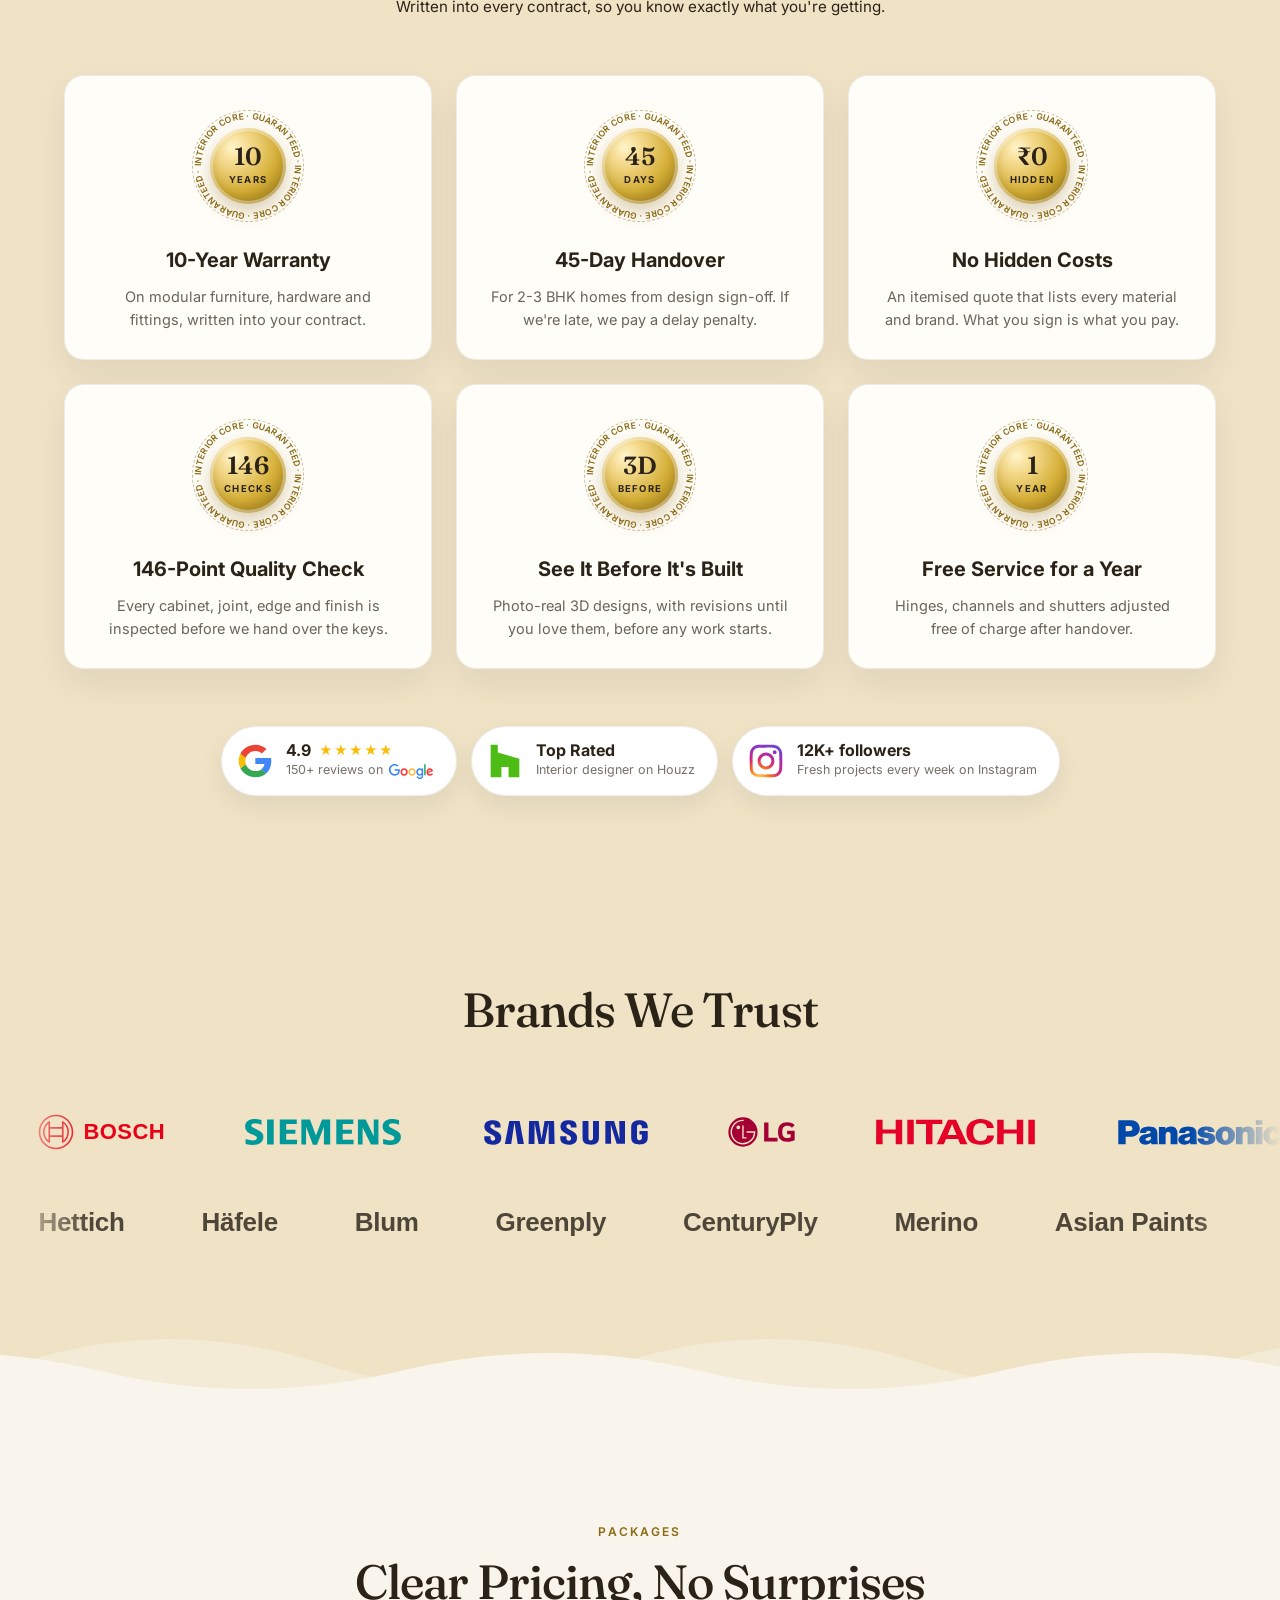
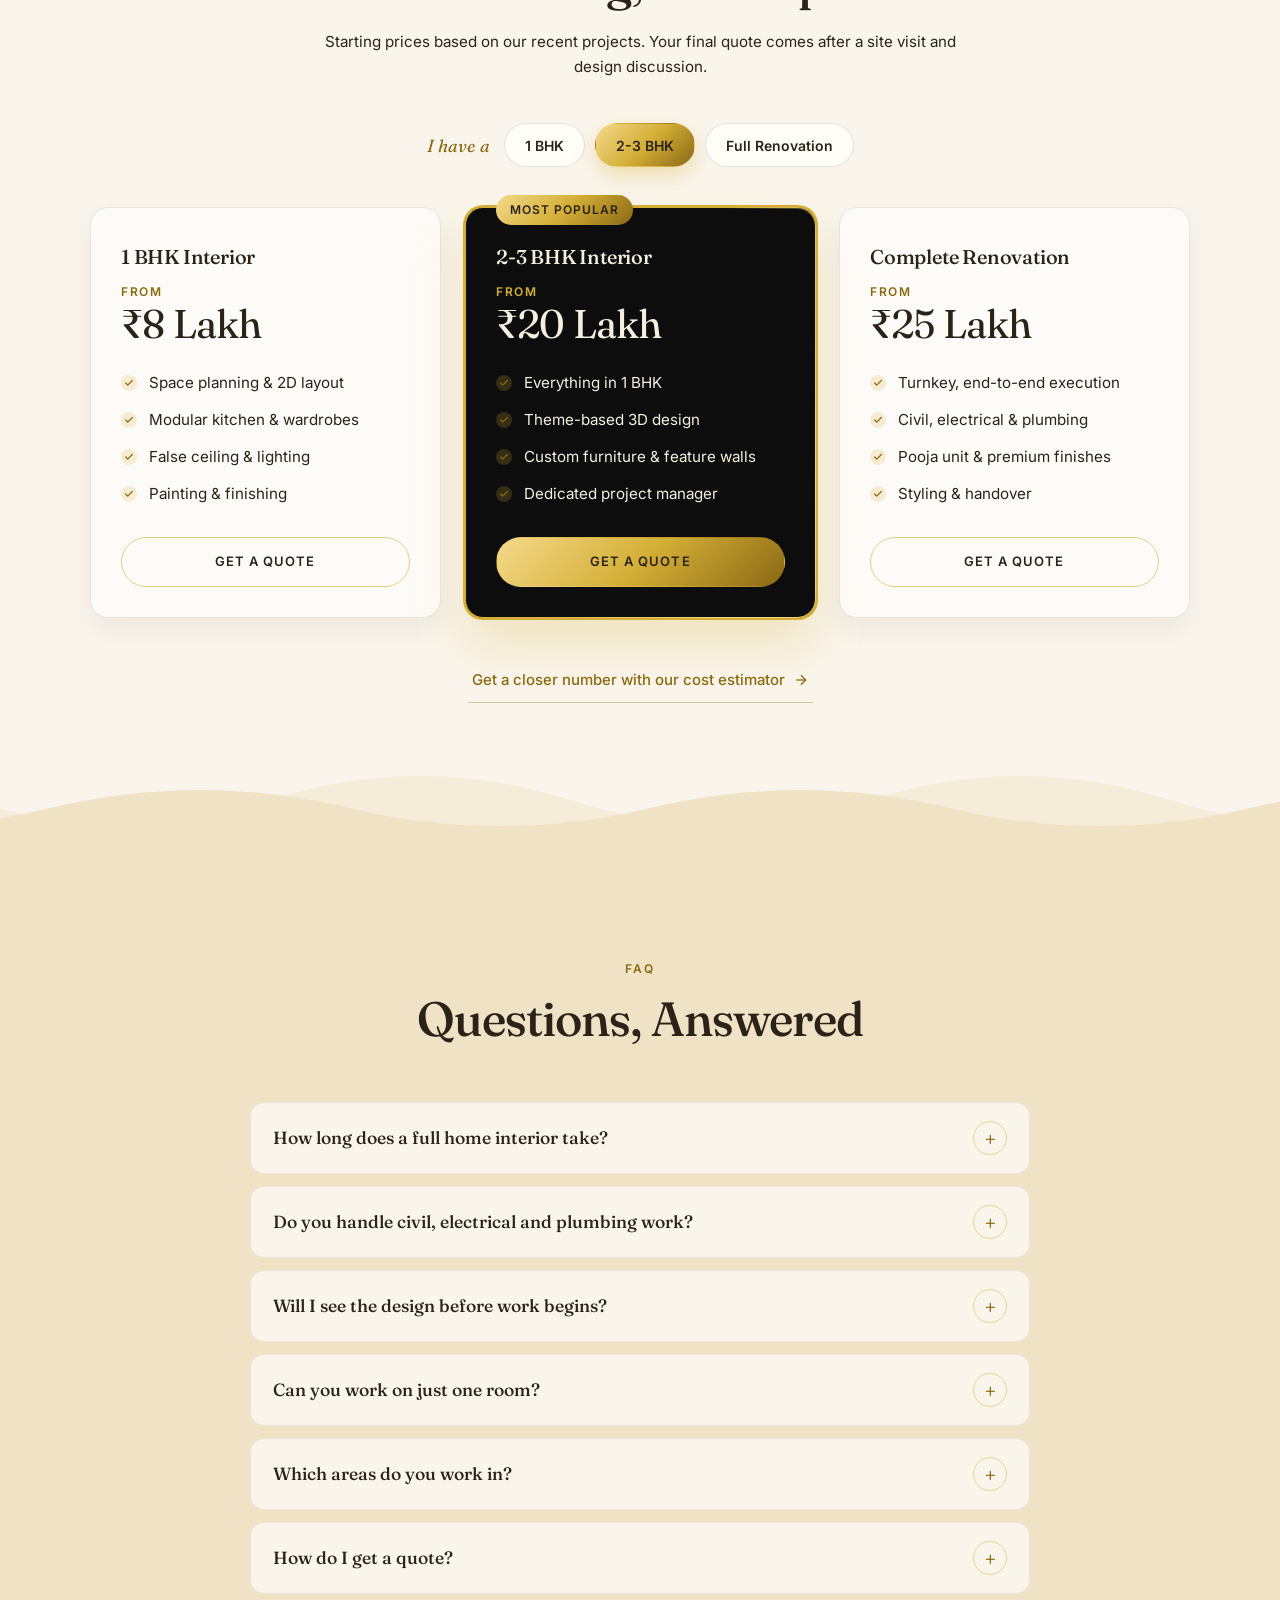
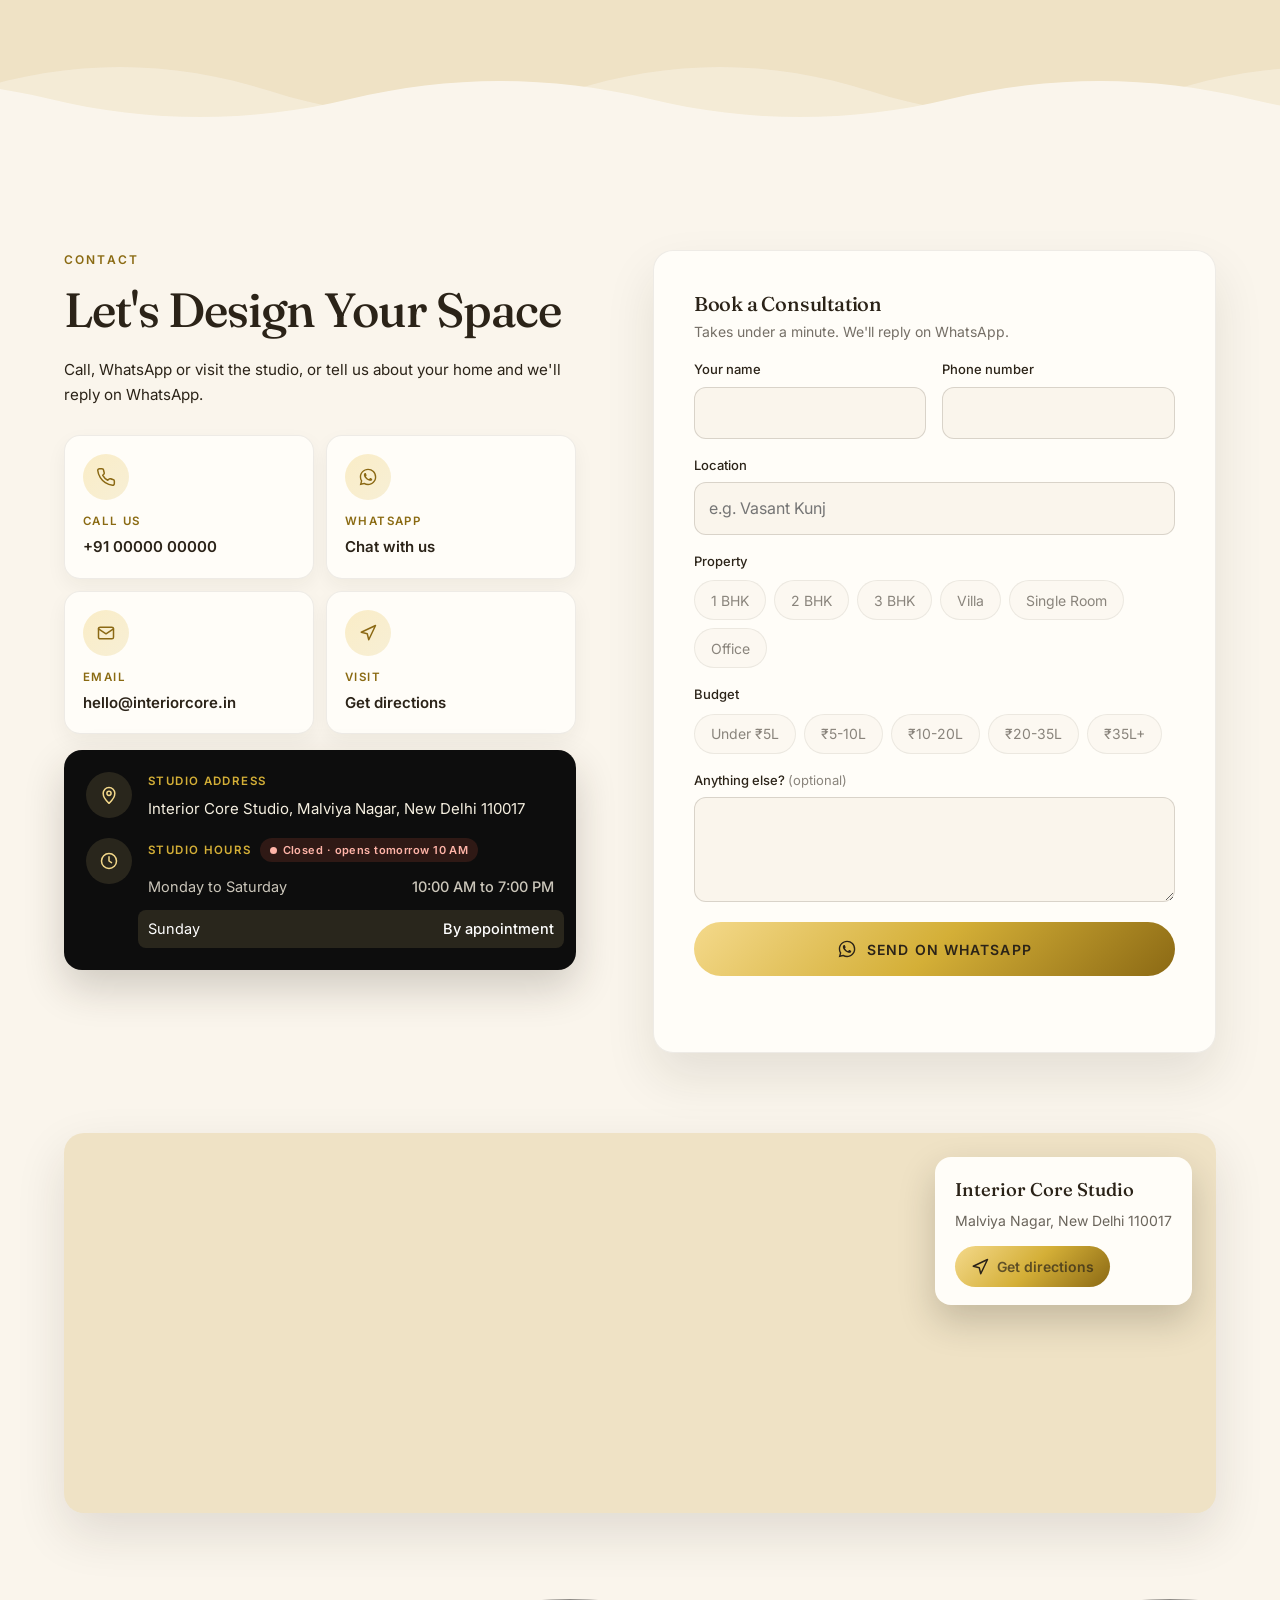
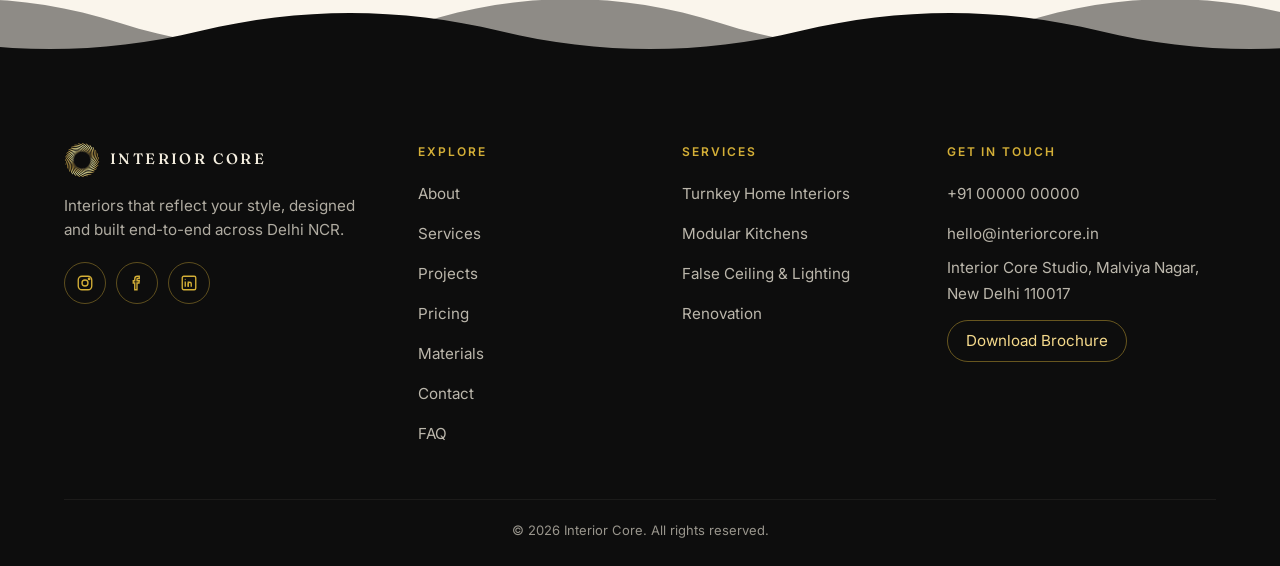
==== commit c3ad031a: "Replace long dashes with normal punctuation across the site Every em and en dash in page text, title" ====
--- a/index.html
+++ b/index.html
@@ -3,8 +3,8 @@
 <head>
 <meta charset="UTF-8">
 <meta name="viewport" content="width=device-width, initial-scale=1.0">
-<title>Interior Core — Interiors That Reflect Your Style</title>
-<meta name="description" content="Interior Core designs and builds interiors that reflect your style — bespoke residential and commercial interior design.">
+<title>Interior Core | Interiors That Reflect Your Style</title>
+<meta name="description" content="Interior Core designs and builds interiors that reflect your style, from bespoke homes to commercial spaces.">
 
 <link rel="preconnect" href="https://fonts.googleapis.com">
 <link rel="preconnect" href="https://fonts.gstatic.com" crossorigin>
@@ -16,7 +16,7 @@
 <link rel="preload" as="image" href="img/hero/poster-960.webp" media="(max-width: 767px)">
 <link rel="preconnect" href="https://www.google.com">
 <link rel="preconnect" href="https://maps.gstatic.com" crossorigin>
-<link rel="stylesheet" href="css/style.css?v=20261008o">
+<link rel="stylesheet" href="css/style.css?v=20261008p">
 <script>(function(d){try{if(!("onpagereveal" in window))d.classList.add("no-vt");if(!sessionStorage.getItem("icIntro")&&!matchMedia("(prefers-reduced-motion: reduce)").matches){d.classList.add("ic-intro");sessionStorage.setItem("icIntro","1")}}catch(e){}})(document.documentElement)</script>
 </head>
 <body>
@@ -55,7 +55,7 @@
   <div class="hero-overlay"></div>
 
   <div class="hero-content">
-    <h1 class="hero-item hero-headline" style="--d:0">Every Space Tells a Story — <em>Let's Write Yours</em></h1>
+    <h1 class="hero-item hero-headline" style="--d:0">Every Space Tells a Story, <em>Let's Write Yours</em></h1>
     <p class="hero-item hero-value" style="--d:1">From first sketch to final reveal, Interior Core turns houses into homes that feel entirely, effortlessly yours.</p>
     <div class="hero-item hero-actions" style="--d:2">
       <a href="#contact" class="hero-cta">Book Consultation</a>
@@ -105,7 +105,7 @@
       <h2 class="about-heading reveal-item" style="--d:2">Designing Spaces <em>With Purpose</em></h2>
       <p class="about-body reveal-item" style="--d:3">
         A home should feel as good as it looks. We blend timeless aesthetics with everyday
-        livability, shaping every project around how you actually live — not just how a room
+        livability, shaping every project around how you actually live, not just how a room
         photographs.
       </p>
       <ul class="about-points reveal-item" style="--d:4">
@@ -128,14 +128,14 @@
         <span class="eyebrow reveal-item" style="--d:0">Our Team</span>
         <h3 class="founders-heading reveal-item" style="--d:1">Meet the Minds Behind Interior Core</h3>
         <div class="founders-divider reveal-item" style="--d:2" aria-hidden="true"></div>
-        <p class="founders-desc reveal-item" style="--d:3">The people behind every design decision — combining creative vision with hands-on execution to turn ideas into finished, livable spaces.</p>
+        <p class="founders-desc reveal-item" style="--d:3">The people behind every design decision, combining creative vision with hands-on execution to turn ideas into finished, livable spaces.</p>
         <a href="#contact" class="founders-cta reveal-item" style="--d:4">Book Consultation</a>
       </div>
 
       <div class="founders-profiles">
         <div class="founder-profile reveal-item" style="--d:2">
           <div class="founder-photo-ring" data-initials="AM">
-            <!-- Stock placeholder photo (Unsplash) — replace with the real photo, e.g. img/team/founder.webp -->
+            <!-- Stock placeholder photo (Unsplash) - replace with the real photo, e.g. img/team/founder.webp -->
             <img src="https://images.unsplash.com/photo-1560250097-0b93528c311a?auto=format&fit=crop&crop=faces&w=320&h=320&q=75" alt="Arjun Mehta, Principal Designer" loading="lazy" decoding="async" referrerpolicy="no-referrer" onerror="this.parentNode.classList.add('no-photo');this.remove()">
           </div>
           <h4 class="founder-name">Arjun Mehta</h4>
@@ -148,7 +148,7 @@
         </div>
         <div class="founder-profile reveal-item" style="--d:3">
           <div class="founder-photo-ring" data-initials="RK">
-            <!-- Stock placeholder photo (Unsplash) — replace with the real photo, e.g. img/team/founder.webp -->
+            <!-- Stock placeholder photo (Unsplash) - replace with the real photo, e.g. img/team/founder.webp -->
             <img src="https://images.unsplash.com/photo-1573496359142-b8d87734a5a2?auto=format&fit=crop&crop=faces&w=320&h=320&q=75" alt="Riya Kapoor, Head of Execution" loading="lazy" decoding="async" referrerpolicy="no-referrer" onerror="this.parentNode.classList.add('no-photo');this.remove()">
           </div>
           <h4 class="founder-name">Riya Kapoor</h4>
@@ -175,7 +175,7 @@
       <div class="service-content">
         <span class="service-icon" aria-hidden="true"><svg viewBox="0 0 24 24" width="26" height="26" fill="none" stroke="currentColor" stroke-width="1.5" stroke-linecap="round" stroke-linejoin="round"><path d="M3 10.5 12 3l9 7.5"/><path d="M5 9.5V21h14V9.5"/><path d="M10 21v-6h4v6"/></svg></span>
         <h3>Turnkey Home Interiors</h3>
-        <p>Complete homes handled end-to-end — design, civil, electrical, plumbing, furniture and styling under one roof.</p>
+        <p>Complete homes handled end-to-end: design, civil, electrical, plumbing, furniture and styling under one roof.</p>
       </div>
     </article>
     <article class="service-card reveal-item" style="--d:1" role="listitem">
@@ -215,7 +215,7 @@
       <div class="service-content">
         <span class="service-icon" aria-hidden="true"><svg viewBox="0 0 24 24" width="26" height="26" fill="none" stroke="currentColor" stroke-width="1.5" stroke-linecap="round" stroke-linejoin="round"><path d="M14.7 6.3a4 4 0 0 0-5.4 5.4L3 18l3 3 6.3-6.3a4 4 0 0 0 5.4-5.4l-2.6 2.6-2.4-.6-.6-2.4 2.6-2.6Z"/></svg></span>
         <h3>Renovation &amp; Civil Work</h3>
-        <p>Wall changes, flooring, wiring and plumbing upgrades — handled by our own site team with a clear timeline.</p>
+        <p>Wall changes, flooring, wiring and plumbing upgrades, handled by our own site team on a clear timeline.</p>
       </div>
     </article>
   </div>
@@ -325,7 +325,7 @@
   <div class="section-header reveal-group">
     <span class="eyebrow reveal-item" style="--d:0">How We Work</span>
     <h2 class="about-heading reveal-item" style="--d:1">Five Steps to Your New Space</h2>
-    <p class="section-subline reveal-item" style="--d:2">Scroll or tap a step to see what happens — one team and one point of contact from start to finish.</p>
+    <p class="section-subline reveal-item" style="--d:2">Scroll or tap a step to see what happens. One team and one point of contact from start to finish.</p>
   </div>
 
   <div class="process-flow" id="processFlow">
@@ -342,7 +342,7 @@
             <span class="process-art-num" aria-hidden="true">01</span>
             <span class="process-art-rings" aria-hidden="true"><i></i><i></i><i></i></span>
             <svg class="process-art" viewBox="0 0 24 24" fill="none" stroke="currentColor" stroke-width="1.1" stroke-linecap="round" stroke-linejoin="round" aria-hidden="true"><path pathLength="1" d="M21 11.5a8.4 8.4 0 0 1-9 8.3 9 9 0 0 1-3.8-.8L3 20l1.3-4A8.5 8.5 0 1 1 21 11.5Z"/><path pathLength="1" d="M8 10h8"/><path pathLength="1" d="M8 13.5h5"/></svg>
-            <!-- Stock photo (Pexels, free licence): pexels.com/photo/woman-picking-materials-and-paint-from-samples-4968585/ — if it fails to load the icon underneath shows -->
+            <!-- Stock photo (Pexels, free licence): pexels.com/photo/woman-picking-materials-and-paint-from-samples-4968585/ - if it fails to load the icon underneath shows -->
             <img class="process-photo" src="https://images.pexels.com/photos/4968585/pexels-photo-4968585.jpeg?auto=compress&amp;cs=tinysrgb&amp;w=1080" alt="designer choosing materials and paint from samples" loading="lazy" decoding="async" referrerpolicy="no-referrer" onerror="this.remove()">
             <span class="process-detail-step">Step 01 / 05</span>
           </div>
@@ -366,7 +366,7 @@
             <span class="process-art-num" aria-hidden="true">02</span>
             <span class="process-art-rings" aria-hidden="true"><i></i><i></i><i></i></span>
             <svg class="process-art" viewBox="0 0 24 24" fill="none" stroke="currentColor" stroke-width="1.1" stroke-linecap="round" stroke-linejoin="round" aria-hidden="true"><rect pathLength="1" x="2" y="7" width="20" height="10" rx="2"/><path pathLength="1" d="M6 7v4"/><path pathLength="1" d="M10 7v3"/><path pathLength="1" d="M14 7v4"/><path pathLength="1" d="M18 7v3"/></svg>
-            <!-- Stock photo (Pexels, free licence): pexels.com/photo/a-man-using-a-tape-measure-4981787/ — if it fails to load the icon underneath shows -->
+            <!-- Stock photo (Pexels, free licence): pexels.com/photo/a-man-using-a-tape-measure-4981787/ - if it fails to load the icon underneath shows -->
             <img class="process-photo" src="https://images.pexels.com/photos/4981787/pexels-photo-4981787.jpeg?auto=compress&amp;cs=tinysrgb&amp;w=1080" alt="measuring a room with a tape measure" loading="lazy" decoding="async" referrerpolicy="no-referrer" onerror="this.remove()">
             <span class="process-detail-step">Step 02 / 05</span>
           </div>
@@ -390,13 +390,13 @@
             <span class="process-art-num" aria-hidden="true">03</span>
             <span class="process-art-rings" aria-hidden="true"><i></i><i></i><i></i></span>
             <svg class="process-art" viewBox="0 0 24 24" fill="none" stroke="currentColor" stroke-width="1.1" stroke-linecap="round" stroke-linejoin="round" aria-hidden="true"><path pathLength="1" d="M12 2 3 7v10l9 5 9-5V7Z"/><path pathLength="1" d="M3 7l9 5 9-5"/><path pathLength="1" d="M12 12v10"/></svg>
-            <!-- Stock photo (Pexels, free licence): pexels.com/photo/person-people-creative-building-6615294/ — if it fails to load the icon underneath shows -->
+            <!-- Stock photo (Pexels, free licence): pexels.com/photo/person-people-creative-building-6615294/ - if it fails to load the icon underneath shows -->
             <img class="process-photo" src="https://images.pexels.com/photos/6615294/pexels-photo-6615294.jpeg?auto=compress&amp;cs=tinysrgb&amp;w=1080" alt="architect working on blueprints at a desk" loading="lazy" decoding="async" referrerpolicy="no-referrer" onerror="this.remove()">
             <span class="process-detail-step">Step 03 / 05</span>
           </div>
           <div class="process-detail-text">
             <h3>2D &amp; 3D Design</h3>
-            <p>We plan the layout, then show you photo-real 3D views — and refine them with you until it feels right.</p>
+            <p>We plan the layout, then show you photo-real 3D views, and refine them with you until it feels right.</p>
             <ul><li><span class="pd-icon"><svg viewBox="0 0 24 24" width="17" height="17" fill="none" stroke="currentColor" stroke-width="1.8" stroke-linecap="round" stroke-linejoin="round" aria-hidden="true"><rect x="3" y="3" width="18" height="18" rx="1"/><path d="M3 10h10"/><path d="M13 3v18"/><path d="M13 14h8"/></svg></span>Space-planned 2D layouts</li><li><span class="pd-icon"><svg viewBox="0 0 24 24" width="17" height="17" fill="none" stroke="currentColor" stroke-width="1.8" stroke-linecap="round" stroke-linejoin="round" aria-hidden="true"><path d="M12 2 3 7v10l9 5 9-5V7Z"/><path d="m3 7 9 5 9-5"/><path d="M12 12v10"/></svg></span>Photo-real 3D views of every room</li><li><span class="pd-icon"><svg viewBox="0 0 24 24" width="17" height="17" fill="none" stroke="currentColor" stroke-width="1.8" stroke-linecap="round" stroke-linejoin="round" aria-hidden="true"><path d="M12 3a9 9 0 1 0 0 18c1.1 0 2-.9 2-2 0-.5-.2-1-.5-1.3-.3-.4-.5-.8-.5-1.3 0-1.1.9-2 2-2h2.4A4.6 4.6 0 0 0 21 9.8C21 6 17 3 12 3Z"/><circle cx="7.5" cy="11" r="1"/><circle cx="10" cy="7" r="1"/><circle cx="15" cy="7" r="1"/></svg></span>Materials, colours and finishes chosen together</li></ul>
             <div class="process-get"><svg viewBox="0 0 24 24" width="18" height="18" fill="none" stroke="currentColor" stroke-width="1.8" stroke-linecap="round" stroke-linejoin="round" aria-hidden="true"><path d="M20 12v9H4v-9"/><path d="M2 7h20v5H2z"/><path d="M12 21V7"/><path d="M12 7H7.5a2.5 2.5 0 1 1 0-5C11 2 12 7 12 7Z"/><path d="M12 7h4.5a2.5 2.5 0 1 0 0-5C13 2 12 7 12 7Z"/></svg><span><small>You get</small>Final design and a detailed quote</span></div>
           </div>
@@ -414,7 +414,7 @@
             <span class="process-art-num" aria-hidden="true">04</span>
             <span class="process-art-rings" aria-hidden="true"><i></i><i></i><i></i></span>
             <svg class="process-art" viewBox="0 0 24 24" fill="none" stroke="currentColor" stroke-width="1.1" stroke-linecap="round" stroke-linejoin="round" aria-hidden="true"><path pathLength="1" d="M14.7 6.3a4 4 0 0 0-5.4 5.4L3 18l3 3 6.3-6.3a4 4 0 0 0 5.4-5.4l-2.6 2.6-2.4-.6-.6-2.4Z"/></svg>
-            <!-- Stock photo (Pexels, free licence): pexels.com/photo/a-man-doing-carpentry-6790078/ — if it fails to load the icon underneath shows -->
+            <!-- Stock photo (Pexels, free licence): pexels.com/photo/a-man-doing-carpentry-6790078/ - if it fails to load the icon underneath shows -->
             <img class="process-photo" src="https://images.pexels.com/photos/6790078/pexels-photo-6790078.jpeg?auto=compress&amp;cs=tinysrgb&amp;w=1080" alt="carpenter at work" loading="lazy" decoding="async" referrerpolicy="no-referrer" onerror="this.remove()">
             <span class="process-detail-step">Step 04 / 05</span>
           </div>
@@ -438,13 +438,13 @@
             <span class="process-art-num" aria-hidden="true">05</span>
             <span class="process-art-rings" aria-hidden="true"><i></i><i></i><i></i></span>
             <svg class="process-art" viewBox="0 0 24 24" fill="none" stroke="currentColor" stroke-width="1.1" stroke-linecap="round" stroke-linejoin="round" aria-hidden="true"><circle pathLength="1" cx="7.5" cy="15.5" r="4.5"/><path pathLength="1" d="M10.7 12.3 21 2"/><path pathLength="1" d="M17 6l3 3"/><path pathLength="1" d="M14 9l2 2"/></svg>
-            <!-- Stock photo (Pexels, free licence): pexels.com/photo/person-handing-the-key-of-the-with-silver-pendant-7937691/ — if it fails to load the icon underneath shows -->
+            <!-- Stock photo (Pexels, free licence): pexels.com/photo/person-handing-the-key-of-the-with-silver-pendant-7937691/ - if it fails to load the icon underneath shows -->
             <img class="process-photo" src="https://images.pexels.com/photos/7937691/pexels-photo-7937691.jpeg?auto=compress&amp;cs=tinysrgb&amp;w=1080" alt="handing over the key to a new home" loading="lazy" decoding="async" referrerpolicy="no-referrer" onerror="this.remove()">
             <span class="process-detail-step">Step 05 / 05</span>
           </div>
           <div class="process-detail-text">
             <h3>Handover</h3>
-            <p>A final walkthrough together, a deep clean and styling — so you can move straight in.</p>
+            <p>A final walkthrough together, a deep clean and styling, so you can move straight in.</p>
             <ul><li><span class="pd-icon"><svg viewBox="0 0 24 24" width="17" height="17" fill="none" stroke="currentColor" stroke-width="1.8" stroke-linecap="round" stroke-linejoin="round" aria-hidden="true"><rect x="8" y="2" width="8" height="4" rx="1"/><path d="M16 4h2a2 2 0 0 1 2 2v14a2 2 0 0 1-2 2H6a2 2 0 0 1-2-2V6a2 2 0 0 1 2-2h2"/><path d="m9 14 2 2 4-4"/></svg></span>Walkthrough and snag check with you</li><li><span class="pd-icon"><svg viewBox="0 0 24 24" width="17" height="17" fill="none" stroke="currentColor" stroke-width="1.8" stroke-linecap="round" stroke-linejoin="round" aria-hidden="true"><path d="M12 3l1.9 5.1L19 10l-5.1 1.9L12 17l-1.9-5.1L5 10l5.1-1.9Z"/><path d="M19 15l.8 2.2L22 18l-2.2.8L19 21l-.8-2.2L16 18l2.2-.8Z"/></svg></span>Deep cleaning and final styling</li><li><span class="pd-icon"><svg viewBox="0 0 24 24" width="17" height="17" fill="none" stroke="currentColor" stroke-width="1.8" stroke-linecap="round" stroke-linejoin="round" aria-hidden="true"><path d="M4 19.5A2.5 2.5 0 0 1 6.5 17H20V3H6.5A2.5 2.5 0 0 0 4 5.5Z"/><path d="M4 19.5A2.5 2.5 0 0 0 6.5 22H20v-5"/></svg></span>Care tips for every finish</li></ul>
             <div class="process-get"><svg viewBox="0 0 24 24" width="18" height="18" fill="none" stroke="currentColor" stroke-width="1.8" stroke-linecap="round" stroke-linejoin="round" aria-hidden="true"><path d="M20 12v9H4v-9"/><path d="M2 7h20v5H2z"/><path d="M12 21V7"/><path d="M12 7H7.5a2.5 2.5 0 1 1 0-5C11 2 12 7 12 7Z"/><path d="M12 7h4.5a2.5 2.5 0 1 0 0-5C13 2 12 7 12 7Z"/></svg><span><small>You get</small>Keys to your new space</span></div>
           </div>
@@ -489,7 +489,7 @@
           <svg class="g-logo" viewBox="0 0 48 48" aria-label="Google"><path fill="#FFC107" d="M43.6 20.5H42V20H24v8h11.3C33.7 32.7 29.2 36 24 36c-6.6 0-12-5.4-12-12s5.4-12 12-12c3.1 0 5.8 1.2 7.9 3.1l5.7-5.7C34 6.1 29.3 4 24 4 12.9 4 4 12.9 4 24s8.9 20 20 20 20-8.9 20-20c0-1.3-.1-2.4-.4-3.5z"/><path fill="#FF3D00" d="M6.3 14.7l6.6 4.8C14.7 15.1 19 12 24 12c3.1 0 5.8 1.2 7.9 3.1l5.7-5.7C34 6.1 29.3 4 24 4 16.3 4 9.7 8.3 6.3 14.7z"/><path fill="#4CAF50" d="M24 44c5.2 0 9.9-2 13.4-5.2l-6.2-5.2C29.2 35.1 26.7 36 24 36c-5.2 0-9.6-3.3-11.3-7.9l-6.5 5C9.5 39.6 16.2 44 24 44z"/><path fill="#1976D2" d="M43.6 20.5H42V20H24v8h11.3c-.8 2.2-2.2 4.2-4.1 5.6l6.2 5.2C37 39.2 44 34 44 24c0-1.3-.1-2.4-.4-3.5z"/></svg>
         </header>
         <div class="g-stars" role="img" aria-label="Rated 5 out of 5"><svg viewBox="0 0 24 24" width="17" height="17" aria-hidden="true"><path fill="#FBBC04" d="M12 2.5l2.9 6.2 6.8.8-5 4.6 1.3 6.7L12 17.5l-6 3.3 1.3-6.7-5-4.6 6.8-.8Z"/></svg><svg viewBox="0 0 24 24" width="17" height="17" aria-hidden="true"><path fill="#FBBC04" d="M12 2.5l2.9 6.2 6.8.8-5 4.6 1.3 6.7L12 17.5l-6 3.3 1.3-6.7-5-4.6 6.8-.8Z"/></svg><svg viewBox="0 0 24 24" width="17" height="17" aria-hidden="true"><path fill="#FBBC04" d="M12 2.5l2.9 6.2 6.8.8-5 4.6 1.3 6.7L12 17.5l-6 3.3 1.3-6.7-5-4.6 6.8-.8Z"/></svg><svg viewBox="0 0 24 24" width="17" height="17" aria-hidden="true"><path fill="#FBBC04" d="M12 2.5l2.9 6.2 6.8.8-5 4.6 1.3 6.7L12 17.5l-6 3.3 1.3-6.7-5-4.6 6.8-.8Z"/></svg><svg viewBox="0 0 24 24" width="17" height="17" aria-hidden="true"><path fill="#FBBC04" d="M12 2.5l2.9 6.2 6.8.8-5 4.6 1.3 6.7L12 17.5l-6 3.3 1.3-6.7-5-4.6 6.8-.8Z"/></svg></div>
-        <p class="g-text">The pooja unit and living room are the first thing every guest notices. Great finishing, and they handled everything on site themselves — carpentry, lighting and painting — so we never had to chase different vendors.</p>
+        <p class="g-text">The pooja unit and living room are the first thing every guest notices. Great finishing, and they handled everything on site themselves (carpentry, lighting and painting), so we never had to chase different vendors.</p>
         <button type="button" class="g-more" hidden>Read more</button>
         <div class="g-photos"><button type="button" class="g-photo" data-large="img/projects/project-5/01-1280.webp" aria-label="Open photo 1 from Priya Sharma's review"><img src="img/projects/project-5/01-640.webp" alt="" loading="lazy" decoding="async"></button><button type="button" class="g-photo" data-large="img/projects/project-5/03-1280.webp" aria-label="Open photo 2 from Priya Sharma's review"><img src="img/projects/project-5/03-640.webp" alt="" loading="lazy" decoding="async"></button><button type="button" class="g-photo" data-large="img/projects/project-5/06-1280.webp" aria-label="Open photo 3 from Priya Sharma's review"><img src="img/projects/project-5/06-640.webp" alt="" loading="lazy" decoding="async"></button></div>
       </article>
@@ -545,7 +545,7 @@
         <span class="g-seal-core"><strong>10</strong><small>Years</small></span>
       </div>
       <h3>10-Year Warranty</h3>
-      <p>On modular furniture, hardware and fittings — written into your contract.</p>
+      <p>On modular furniture, hardware and fittings, written into your contract.</p>
     </article>
     <article class="guarantee reveal-item" style="--d:1">
       <div class="g-seal" aria-hidden="true">
@@ -553,7 +553,7 @@
         <span class="g-seal-core"><strong>45</strong><small>Days</small></span>
       </div>
       <h3>45-Day Handover</h3>
-      <p>For 2–3 BHK homes from design sign-off. If we're late, we pay a delay penalty.</p>
+      <p>For 2-3 BHK homes from design sign-off. If we're late, we pay a delay penalty.</p>
     </article>
     <article class="guarantee reveal-item" style="--d:2">
       <div class="g-seal" aria-hidden="true">
@@ -632,12 +632,12 @@
   <div class="price-picker" role="radiogroup" aria-label="Which home do you have?">
     <span class="price-picker-label">I have a</span>
     <button type="button" role="radio" aria-checked="false" data-pick="0">1 BHK</button>
-    <button type="button" role="radio" aria-checked="true" data-pick="1">2–3 BHK</button>
+    <button type="button" role="radio" aria-checked="true" data-pick="1">2-3 BHK</button>
     <button type="button" role="radio" aria-checked="false" data-pick="2">Full Renovation</button>
   </div>
 
   <div class="pricing-track" id="pricingTrack" role="list">
-    <article class="price-card" style="--d:0" role="listitem" data-pkg="0" data-property="1 BHK" data-budget="₹5 – 10 Lakh" data-name="1 BHK Interior">
+    <article class="price-card" style="--d:0" role="listitem" data-pkg="0" data-property="1 BHK" data-budget="₹5-10 Lakh" data-name="1 BHK Interior">
       <span class="price-glow" aria-hidden="true"></span>
       
       <h3>1 BHK Interior</h3>
@@ -645,15 +645,15 @@
       <ul><li style="--k:0">Space planning &amp; 2D layout</li><li style="--k:1">Modular kitchen &amp; wardrobes</li><li style="--k:2">False ceiling &amp; lighting</li><li style="--k:3">Painting &amp; finishing</li></ul>
       <a href="#contact" class="price-btn">Get a Quote</a>
     </article>
-    <article class="price-card price-card-featured" style="--d:1" role="listitem" data-pkg="1" data-property="2 BHK" data-budget="₹20 – 35 Lakh" data-name="2–3 BHK Interior">
+    <article class="price-card price-card-featured" style="--d:1" role="listitem" data-pkg="1" data-property="2 BHK" data-budget="₹20-35 Lakh" data-name="2-3 BHK Interior">
       <span class="price-glow" aria-hidden="true"></span>
       <span class="price-badge">Most Popular</span>
-      <h3>2–3 BHK Interior</h3>
+      <h3>2-3 BHK Interior</h3>
       <p class="price-amount"><span>from</span> ₹<b class="price-num" data-to="20">20</b> Lakh</p>
       <ul><li style="--k:0">Everything in 1 BHK</li><li style="--k:1">Theme-based 3D design</li><li style="--k:2">Custom furniture &amp; feature walls</li><li style="--k:3">Dedicated project manager</li></ul>
       <a href="#contact" class="price-btn">Get a Quote</a>
     </article>
-    <article class="price-card" style="--d:2" role="listitem" data-pkg="2" data-property="Villa / Independent House" data-budget="₹20 – 35 Lakh" data-name="Complete Renovation">
+    <article class="price-card" style="--d:2" role="listitem" data-pkg="2" data-property="Villa / Independent House" data-budget="₹20-35 Lakh" data-name="Complete Renovation">
       <span class="price-glow" aria-hidden="true"></span>
       
       <h3>Complete Renovation</h3>
@@ -681,7 +681,7 @@
     </details>
     <details class="faq-item" style="--i:1">
       <summary>Do you handle civil, electrical and plumbing work?</summary>
-      <div class="faq-answer"><p>Yes. Our turnkey projects cover civil changes, wiring, plumbing, false ceilings, furniture and finishing — all managed by our own team.</p></div>
+      <div class="faq-answer"><p>Yes. Our turnkey projects cover civil changes, wiring, plumbing, false ceilings, furniture and finishing, all managed by our own team.</p></div>
     </details>
     <details class="faq-item" style="--i:2">
       <summary>Will I see the design before work begins?</summary>
@@ -689,7 +689,7 @@
     </details>
     <details class="faq-item" style="--i:3">
       <summary>Can you work on just one room?</summary>
-      <div class="faq-answer"><p>Absolutely. We take on single rooms — a bedroom, living room, kitchen or pooja unit — as well as complete homes.</p></div>
+      <div class="faq-answer"><p>Absolutely. We take on single rooms (a bedroom, living room, kitchen or pooja unit) as well as complete homes.</p></div>
     </details>
     <details class="faq-item" style="--i:4">
       <summary>Which areas do you work in?</summary>
@@ -707,7 +707,7 @@
     <div class="contact-info reveal-group">
       <span class="eyebrow reveal-item" style="--d:0">Contact</span>
       <h2 class="about-heading reveal-item" style="--d:1">Let's Design Your Space</h2>
-      <p class="section-subline reveal-item" style="--d:2">Call, WhatsApp or visit the studio — or tell us about your home and we'll reply on WhatsApp.</p>
+      <p class="section-subline reveal-item" style="--d:2">Call, WhatsApp or visit the studio, or tell us about your home and we'll reply on WhatsApp.</p>
 
       <div class="contact-tiles reveal-item" style="--d:3">
         <a href="#contact" class="contact-tile" data-ic-tel>
@@ -745,7 +745,7 @@
           <div class="studio-hours-wrap">
             <small>Studio hours <span class="open-badge" id="openBadge" hidden></span></small>
             <ul class="studio-hours" id="studioHours">
-              <li><span>Monday – Saturday</span><span>10:00 AM – 7:00 PM</span></li>
+              <li><span>Monday to Saturday</span><span>10:00 AM to 7:00 PM</span></li>
               <li><span>Sunday</span><span>By appointment</span></li>
             </ul>
           </div>
@@ -756,7 +756,7 @@
     <form class="contact-form" id="contactForm" novalidate>
       <div class="form-head">
         <h3>Book a Consultation</h3>
-        <p>Takes under a minute — we'll reply on WhatsApp.</p>
+        <p>Takes under a minute. We'll reply on WhatsApp.</p>
       </div>
       <div class="field-row">
         <div class="field">
@@ -778,7 +778,7 @@
       </fieldset>
       <fieldset class="field chips" id="cfBudget">
         <legend>Budget</legend>
-        <label class="chip"><input type="radio" name="budget" value="Under ₹5 Lakh"><span>Under ₹5L</span></label><label class="chip"><input type="radio" name="budget" value="₹5 – 10 Lakh"><span>₹5–10L</span></label><label class="chip"><input type="radio" name="budget" value="₹10 – 20 Lakh"><span>₹10–20L</span></label><label class="chip"><input type="radio" name="budget" value="₹20 – 35 Lakh"><span>₹20–35L</span></label><label class="chip"><input type="radio" name="budget" value="₹35 Lakh+"><span>₹35L+</span></label>
+        <label class="chip"><input type="radio" name="budget" value="Under ₹5 Lakh"><span>Under ₹5L</span></label><label class="chip"><input type="radio" name="budget" value="₹5-10 Lakh"><span>₹5-10L</span></label><label class="chip"><input type="radio" name="budget" value="₹10-20 Lakh"><span>₹10-20L</span></label><label class="chip"><input type="radio" name="budget" value="₹20-35 Lakh"><span>₹20-35L</span></label><label class="chip"><input type="radio" name="budget" value="₹35 Lakh+"><span>₹35L+</span></label>
       </fieldset>
       <div class="field">
         <label for="cfMessage">Anything else? <span>(optional)</span></label>
@@ -790,7 +790,7 @@
       <div class="form-success" aria-hidden="true">
         <span class="form-success-icon"><svg viewBox="0 0 24 24" width="34" height="34" fill="none" stroke="currentColor" stroke-width="2.4" stroke-linecap="round" stroke-linejoin="round" aria-hidden="true"><polyline points="20 6 9 17 4 12"/></svg></span>
         <h3>Your message is ready</h3>
-        <p>WhatsApp has opened with your details — just press send and we'll get back to you during studio hours.</p>
+        <p>WhatsApp has opened with your details. Just press send and we'll get back to you during studio hours.</p>
         <button type="button" class="form-again" id="formAgain">Send another enquiry</button>
       </div>
     </form>
@@ -813,7 +813,7 @@
         <img src="img/brand/logo-72.png" alt="" width="36" height="36" loading="lazy">
         <span>Interior Core</span>
       </a>
-      <p>Interiors that reflect your style — designed and built end-to-end across Delhi NCR.</p>
+      <p>Interiors that reflect your style, designed and built end-to-end across Delhi NCR.</p>
       <div class="footer-social">
         <a href="#" data-ic-social="instagram" aria-label="Instagram"><svg viewBox="0 0 24 24" width="18" height="18" fill="none" stroke="currentColor" stroke-width="1.8" aria-hidden="true"><rect x="3" y="3" width="18" height="18" rx="5"/><circle cx="12" cy="12" r="4"/><circle cx="17.5" cy="6.5" r="1"/></svg></a>
         <a href="#" data-ic-social="facebook" aria-label="Facebook"><svg viewBox="0 0 24 24" width="18" height="18" fill="none" stroke="currentColor" stroke-width="1.8" aria-hidden="true"><path d="M15 3h-2.5A3.5 3.5 0 0 0 9 6.5V9H7v3h2v9h3v-9h2.6l.4-3h-3V7a1 1 0 0 1 1-1h2V3Z"/></svg></a>
@@ -857,18 +857,18 @@
 <!-- Floating WhatsApp button (all screen sizes) -->
 <a href="#contact" class="wa-float" data-ic-wa aria-label="Chat on WhatsApp"><svg viewBox="0 0 24 24" width="20" height="20" fill="currentColor" aria-hidden="true"><path d="M12.04 2C6.58 2 2.13 6.45 2.13 11.91c0 1.75.46 3.45 1.32 4.95L2.05 22l5.25-1.38a9.9 9.9 0 0 0 4.74 1.21h.01c5.46 0 9.91-4.45 9.91-9.91 0-2.65-1.03-5.14-2.9-7.01A9.82 9.82 0 0 0 12.04 2Zm0 18.15h-.01a8.23 8.23 0 0 1-4.19-1.15l-.3-.18-3.12.82.83-3.04-.2-.31a8.2 8.2 0 0 1-1.26-4.38c0-4.54 3.7-8.23 8.25-8.23 2.2 0 4.27.86 5.83 2.42a8.18 8.18 0 0 1 2.41 5.83c0 4.54-3.7 8.22-8.24 8.22Zm4.52-6.16c-.25-.12-1.47-.72-1.69-.81-.23-.08-.39-.12-.56.13-.16.25-.64.81-.79.97-.14.17-.29.19-.54.06-.25-.12-1.05-.39-1.99-1.23-.74-.66-1.23-1.47-1.38-1.72-.14-.25-.02-.38.11-.51.11-.11.25-.29.37-.43.13-.15.17-.25.25-.42.08-.16.04-.31-.02-.43-.06-.13-.56-1.35-.76-1.84-.2-.48-.41-.42-.56-.43h-.48c-.17 0-.43.06-.66.31-.22.25-.86.85-.86 2.07 0 1.22.89 2.4 1.01 2.56.12.17 1.75 2.67 4.23 3.74.59.26 1.05.41 1.41.52.59.19 1.13.16 1.56.1.48-.07 1.47-.6 1.67-1.18.21-.58.21-1.07.14-1.18-.06-.1-.22-.16-.47-.28Z"/></svg></a>
 
-<script src="js/transitions.js?v=20261008o"></script>
-<script src="js/config.js?v=20261008o"></script>
-<script src="js/data.js?v=20261008o"></script>
-<script src="js/lightbox.js?v=20261008o"></script>
-<script src="js/before-after.js?v=20261008o"></script>
-<script src="js/gallery.js?v=20261008o"></script>
-<script src="js/portfolio.js?v=20261008o"></script>
-<script src="js/reviews.js?v=20261008o"></script>
-<script src="js/pricing.js?v=20261008o"></script>
-<script src="js/faq.js?v=20261008o"></script>
-<script src="js/contact.js?v=20261008o"></script>
-<script src="js/process.js?v=20261008o"></script>
-<script src="js/main.js?v=20261008o"></script>
+<script src="js/transitions.js?v=20261008p"></script>
+<script src="js/config.js?v=20261008p"></script>
+<script src="js/data.js?v=20261008p"></script>
+<script src="js/lightbox.js?v=20261008p"></script>
+<script src="js/before-after.js?v=20261008p"></script>
+<script src="js/gallery.js?v=20261008p"></script>
+<script src="js/portfolio.js?v=20261008p"></script>
+<script src="js/reviews.js?v=20261008p"></script>
+<script src="js/pricing.js?v=20261008p"></script>
+<script src="js/faq.js?v=20261008p"></script>
+<script src="js/contact.js?v=20261008p"></script>
+<script src="js/process.js?v=20261008p"></script>
+<script src="js/main.js?v=20261008p"></script>
 </body>
 </html>
--- a/css/style.css
+++ b/css/style.css
@@ -1,4 +1,4 @@
-/* ===== Interior Core — Brand Tokens ===== */
+/* ===== Interior Core - Brand Tokens ===== */
 :root {
   --ic-black:      #000000;
   --ic-black-soft: #0d0d0d;
@@ -2051,7 +2051,7 @@
 .lb-carousel,
 .lb-swipe-hint { display: none; }
 
-/* Phones / small tablets, project mode: one scrolling listing page —
+/* Phones / small tablets, project mode: one scrolling listing page -
    swipeable photo strip on top, details underneath, sticky quote button */
 @media (max-width: 900px) {
   .lightbox.has-details {
@@ -3969,7 +3969,7 @@
   .contact-tiles { gap: 10px; }
   .contact-tile { padding: 14px; }
   .contact-tile strong { font-size: 14px; }
-  /* email is the longest — give it the full row at the end */
+  /* email is the longest - give it the full row at the end */
   .contact-tile[data-ic-mail] { grid-column: 1 / -1; order: 4; }
 
   .footer-inner { grid-template-columns: 1fr; gap: 32px; }
@@ -6547,20 +6547,21 @@
 .quiz .about-heading { color: var(--ic-cream); }
 .quiz .section-subline { color: rgba(245, 239, 224, 0.72); }
 
-.quiz-start { max-width: 640px; margin: 0 auto; text-align: center; }
+.quiz-start { max-width: 860px; margin: 0 auto; text-align: center; }
+.quiz-start .section-subline { max-width: 640px; }
 .quiz-start .section-subline { margin: 0 auto 30px; }
 
 .quiz-start-styles {
   display: flex;
   justify-content: center;
-  margin-bottom: 32px;
+  margin: 8px 0 44px;
 }
 
 .quiz-start-styles span {
-  width: 120px;
-  height: 150px;
-  margin: 0 -14px;
-  border-radius: 16px;
+  width: 300px;
+  aspect-ratio: 16 / 10;
+  margin: 0 -26px;
+  border-radius: 18px;
   border: 3px solid var(--ic-black-soft);
   background-size: cover;
   background-position: center;
@@ -6568,11 +6569,11 @@
   transition: transform 0.4s ease;
 }
 
-.quiz-start-styles span:nth-child(1) { transform: rotate(-8deg) translateY(8px); }
-.quiz-start-styles span:nth-child(2) { position: relative; z-index: 1; transform: translateY(-6px); }
-.quiz-start-styles span:nth-child(3) { transform: rotate(8deg) translateY(8px); }
-.quiz-start:hover .quiz-start-styles span:nth-child(1) { transform: rotate(-12deg) translate(-12px, 8px); }
-.quiz-start:hover .quiz-start-styles span:nth-child(3) { transform: rotate(12deg) translate(12px, 8px); }
+.quiz-start-styles span:nth-child(1) { transform: rotate(-6deg) translateY(14px); }
+.quiz-start-styles span:nth-child(2) { position: relative; z-index: 1; transform: scale(1.08); }
+.quiz-start-styles span:nth-child(3) { transform: rotate(6deg) translateY(14px); }
+.quiz-start:hover .quiz-start-styles span:nth-child(1) { transform: rotate(-9deg) translate(-18px, 14px); }
+.quiz-start:hover .quiz-start-styles span:nth-child(3) { transform: rotate(9deg) translate(18px, 14px); }
 
 .quiz-begin,
 .quiz-actions .lb-cta { display: inline-flex; padding: 0 34px; border: 0; font: inherit; font-size: 13px; font-weight: 600; letter-spacing: 0.08em; cursor: pointer; }
@@ -6827,7 +6828,8 @@
   .quiz-swatches { flex: none; width: 46%; aspect-ratio: 4 / 3; }
   .quiz-label { padding: 12px 14px; font-size: 14.5px; }
   .quiz-tick { top: 50%; right: 14px; margin-top: -14px; }
-  .quiz-start-styles span { width: 92px; height: 116px; }
+  .quiz-start-styles { margin-bottom: 36px; }
+  .quiz-start-styles span { width: 46%; margin: 0 -9%; border-radius: 12px; border-width: 2px; }
   .quiz-matches { grid-template-columns: 1fr; }
   .quiz-match { display: grid; grid-template-columns: 110px 1fr; align-items: center; }
   .quiz-match img { height: 100%; aspect-ratio: auto; }
@@ -6835,3 +6837,16 @@
 }
 
 #quiz { scroll-margin-top: 100px; }
+
+.est-to {
+  font-family: var(--font-body);
+  font-style: normal;
+  font-size: 0.42em;
+  font-weight: 500;
+  letter-spacing: 0.06em;
+  text-transform: uppercase;
+  vertical-align: middle;
+  color: var(--ic-gold-light);
+}
+
+.est-live .est-to { font-size: 0.62em; }
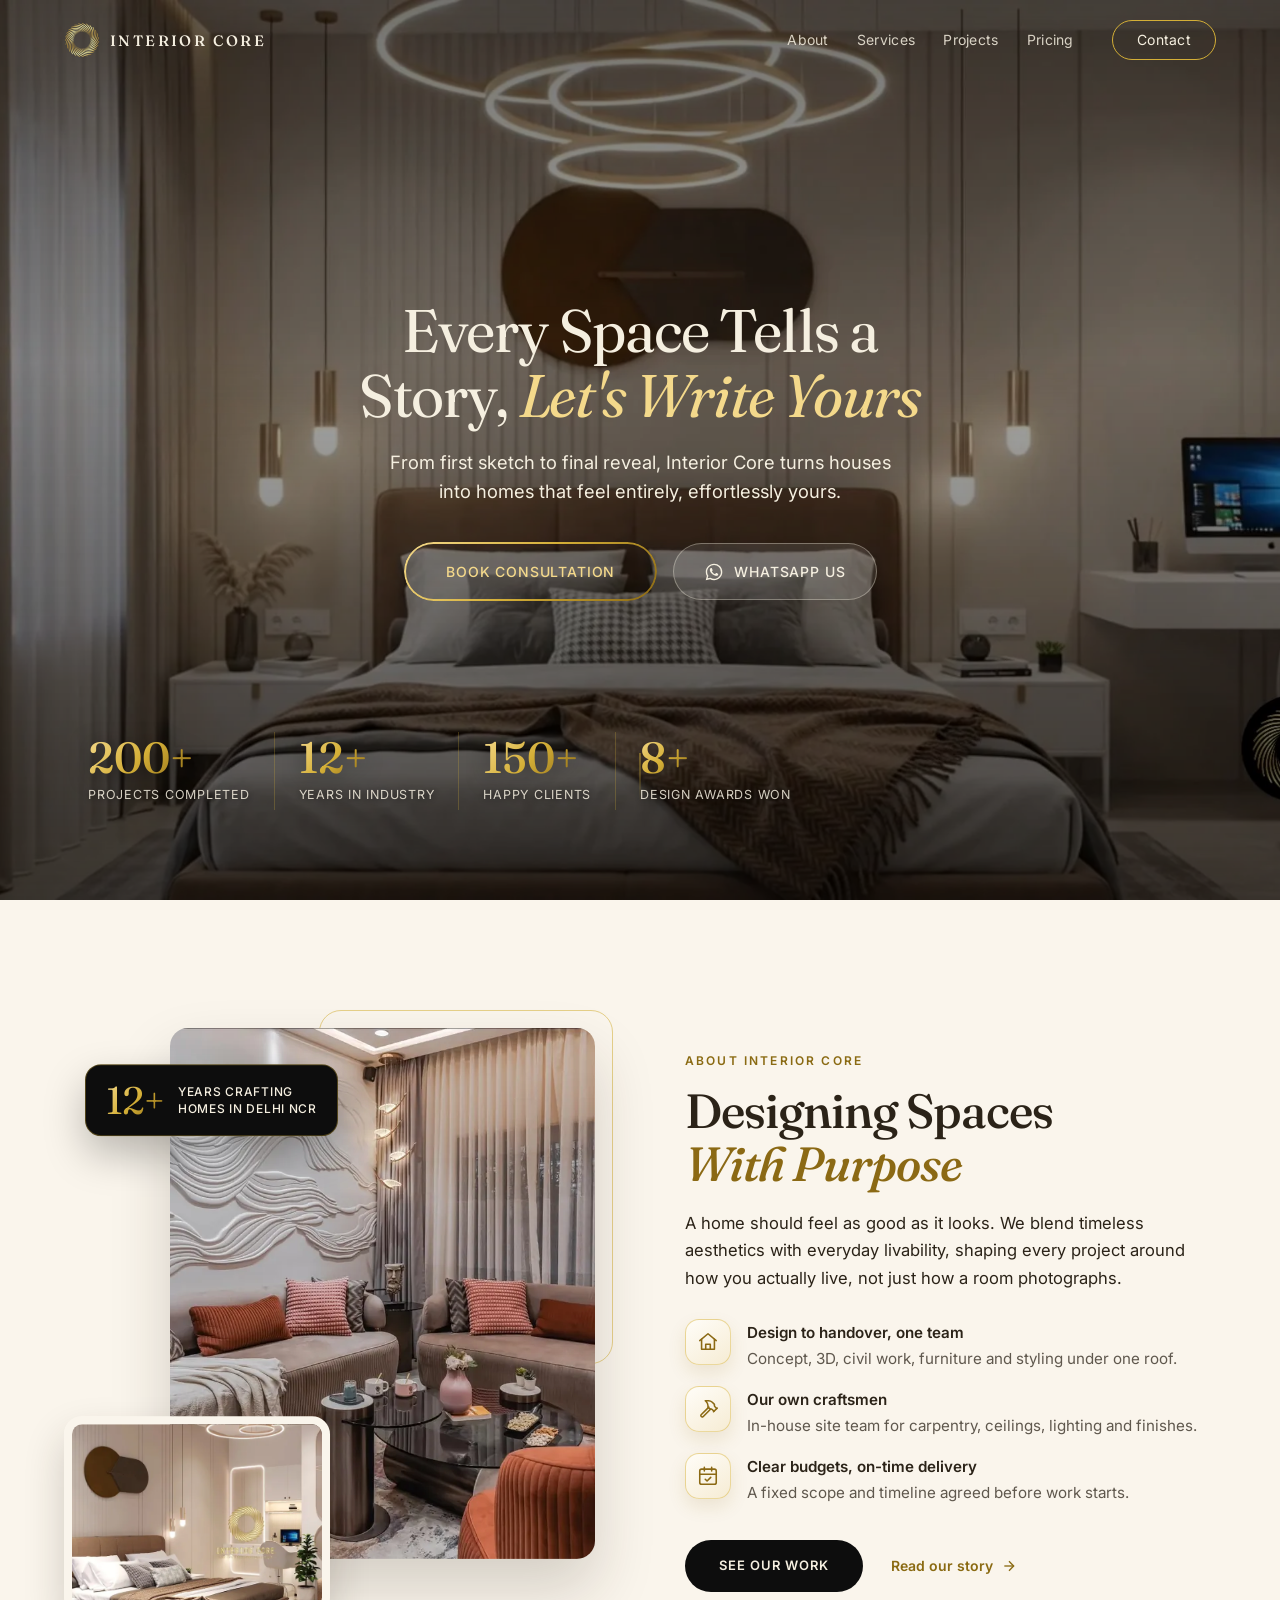
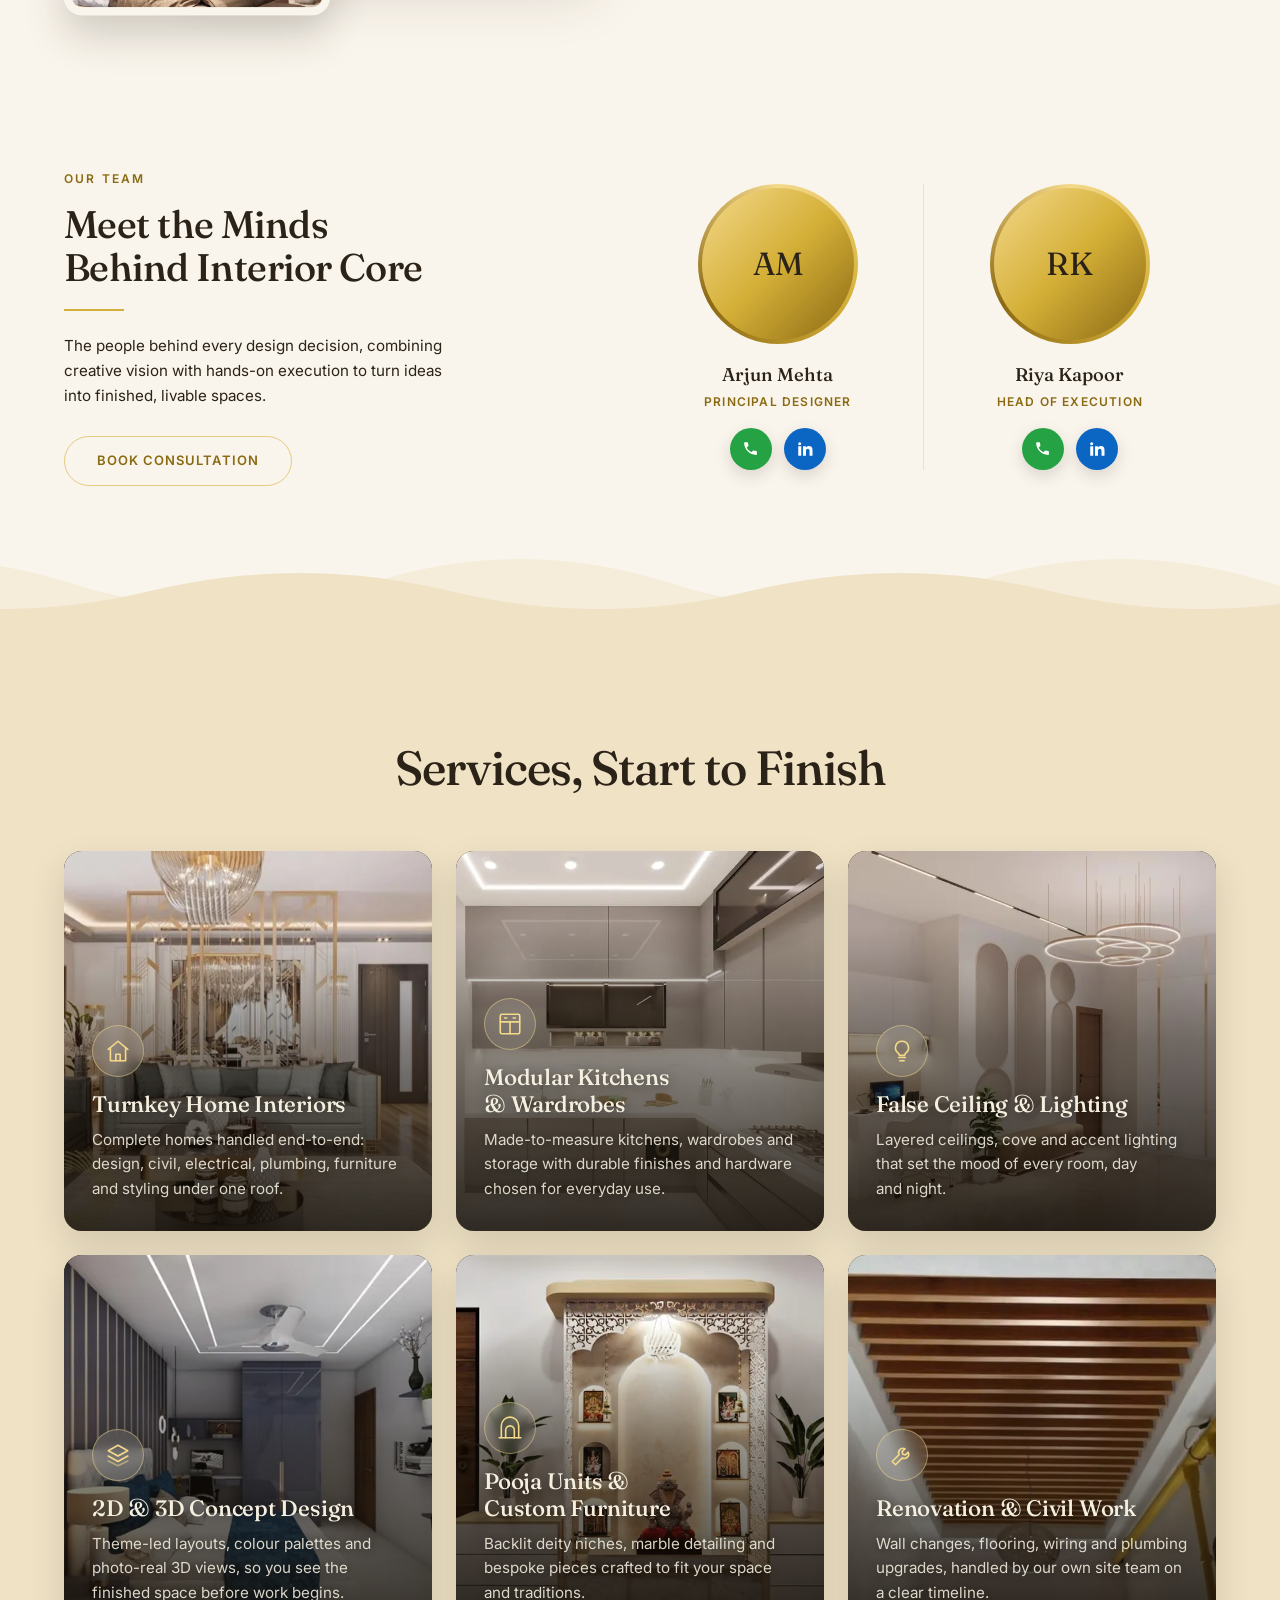
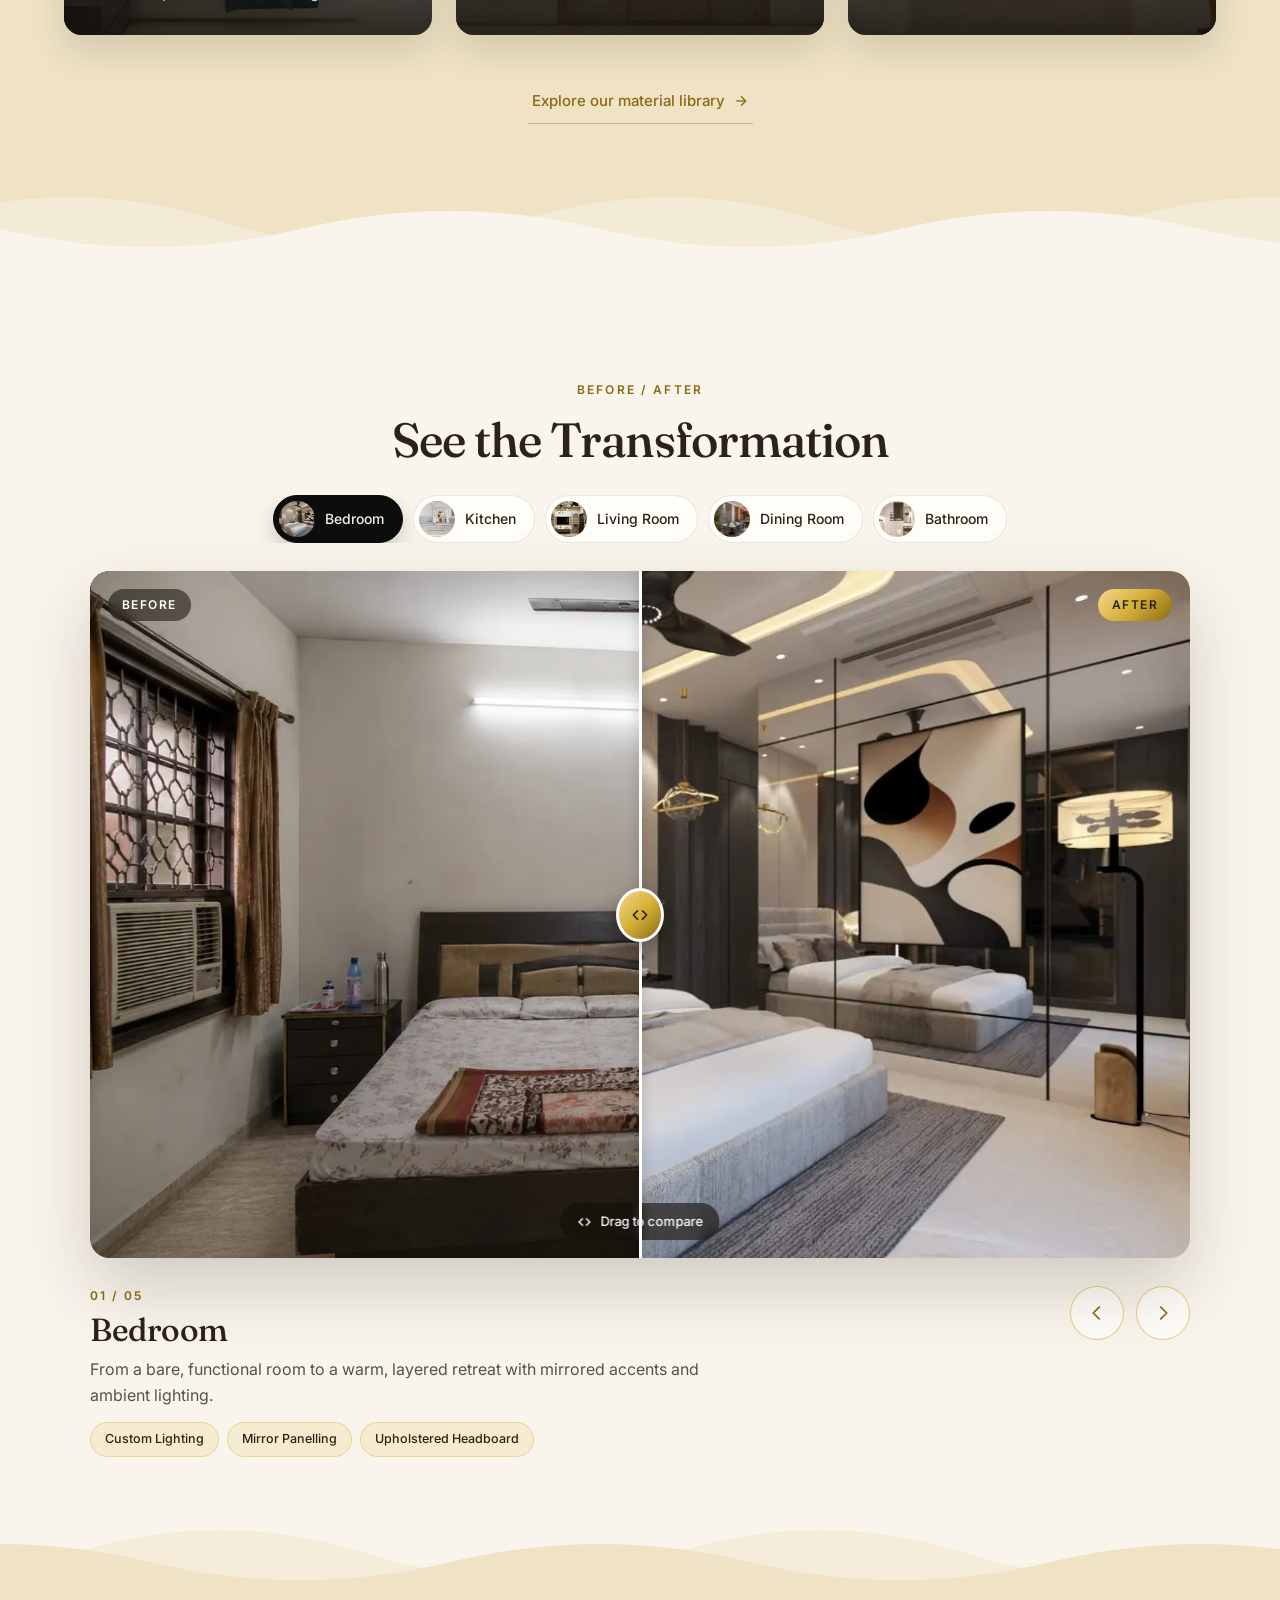
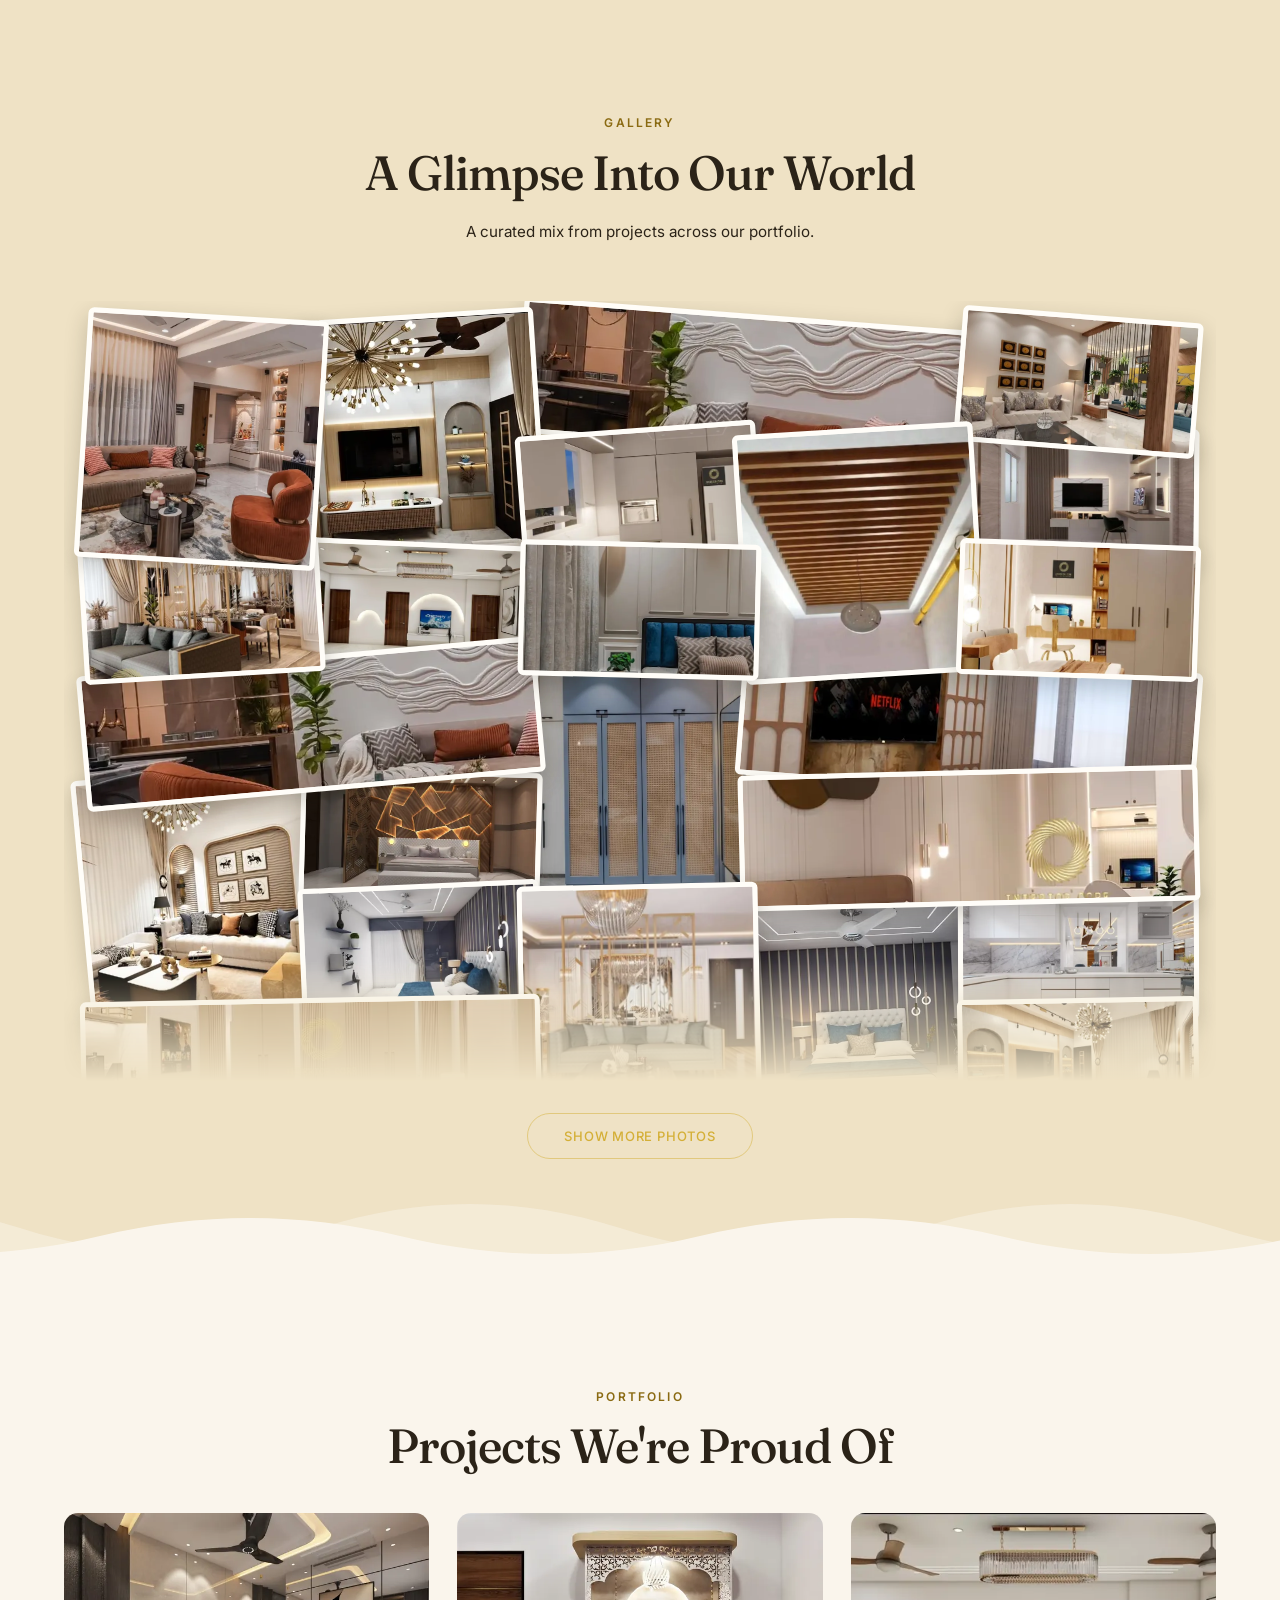
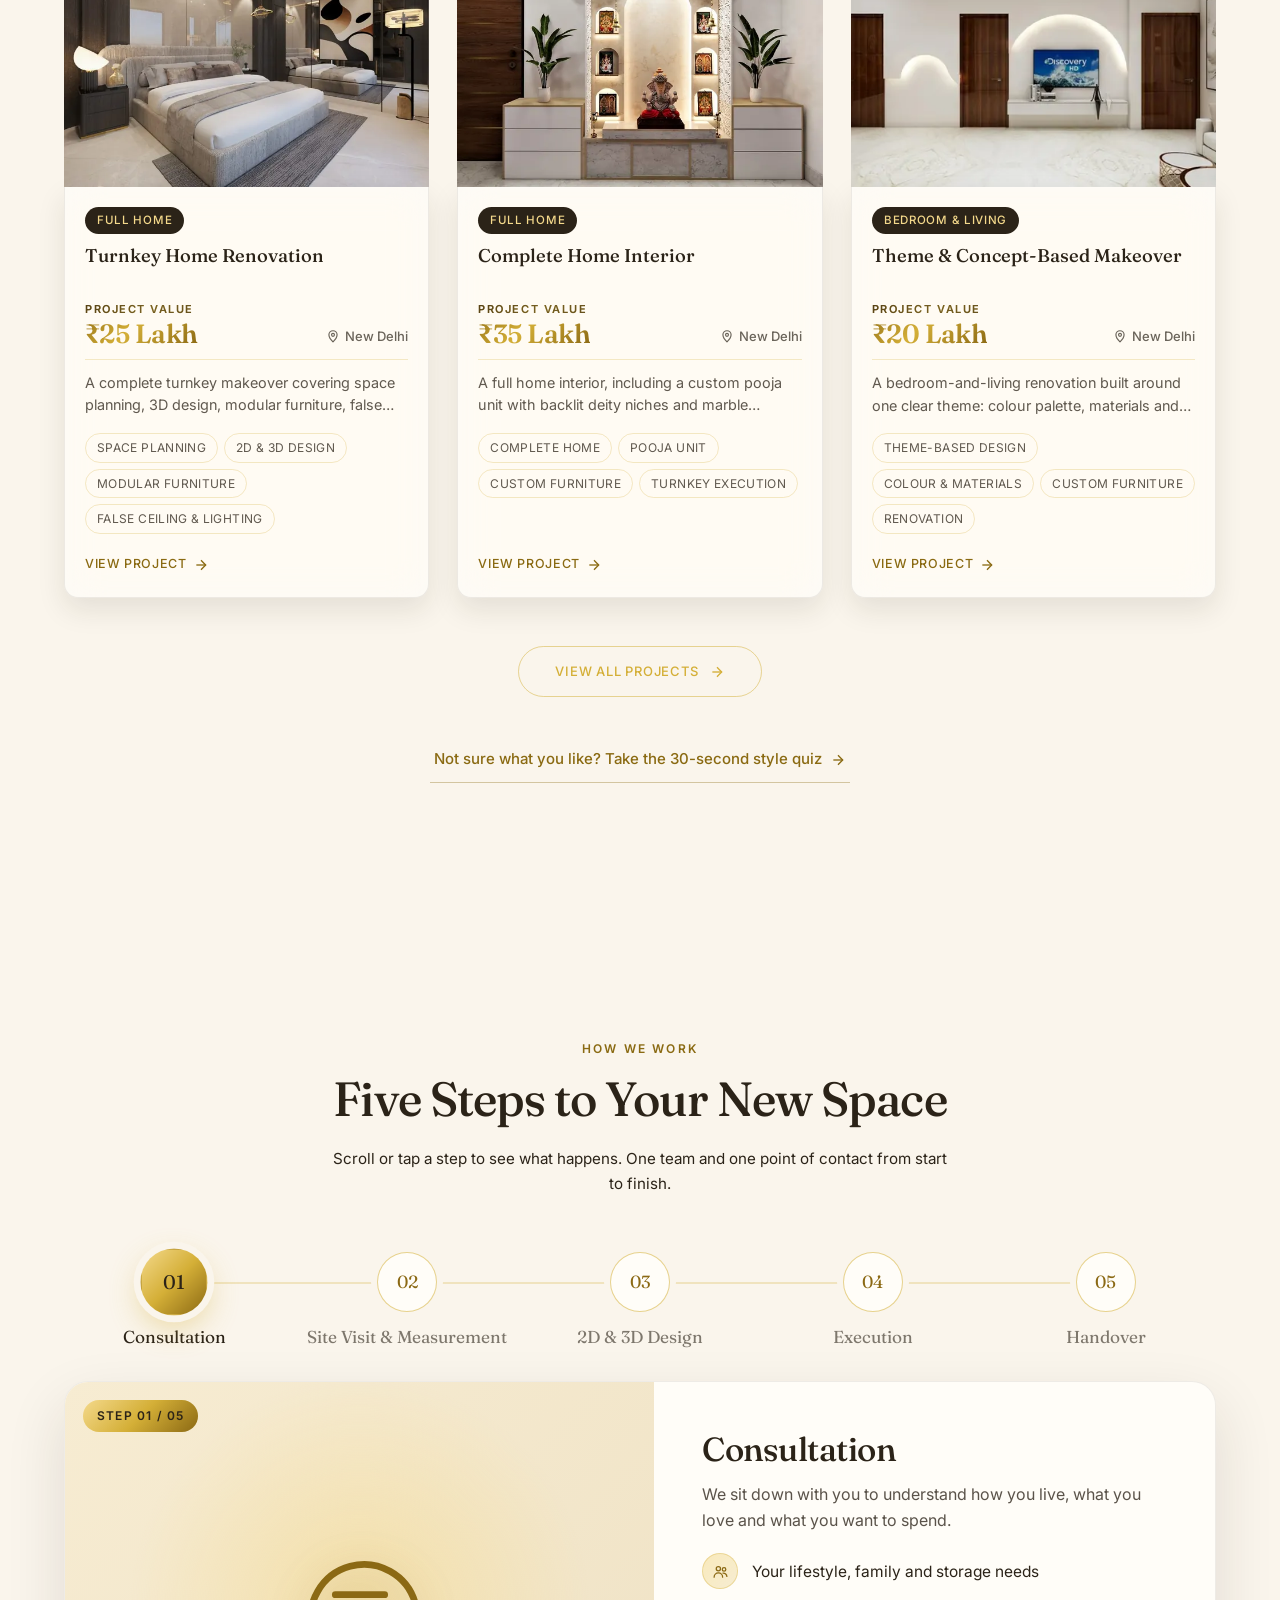
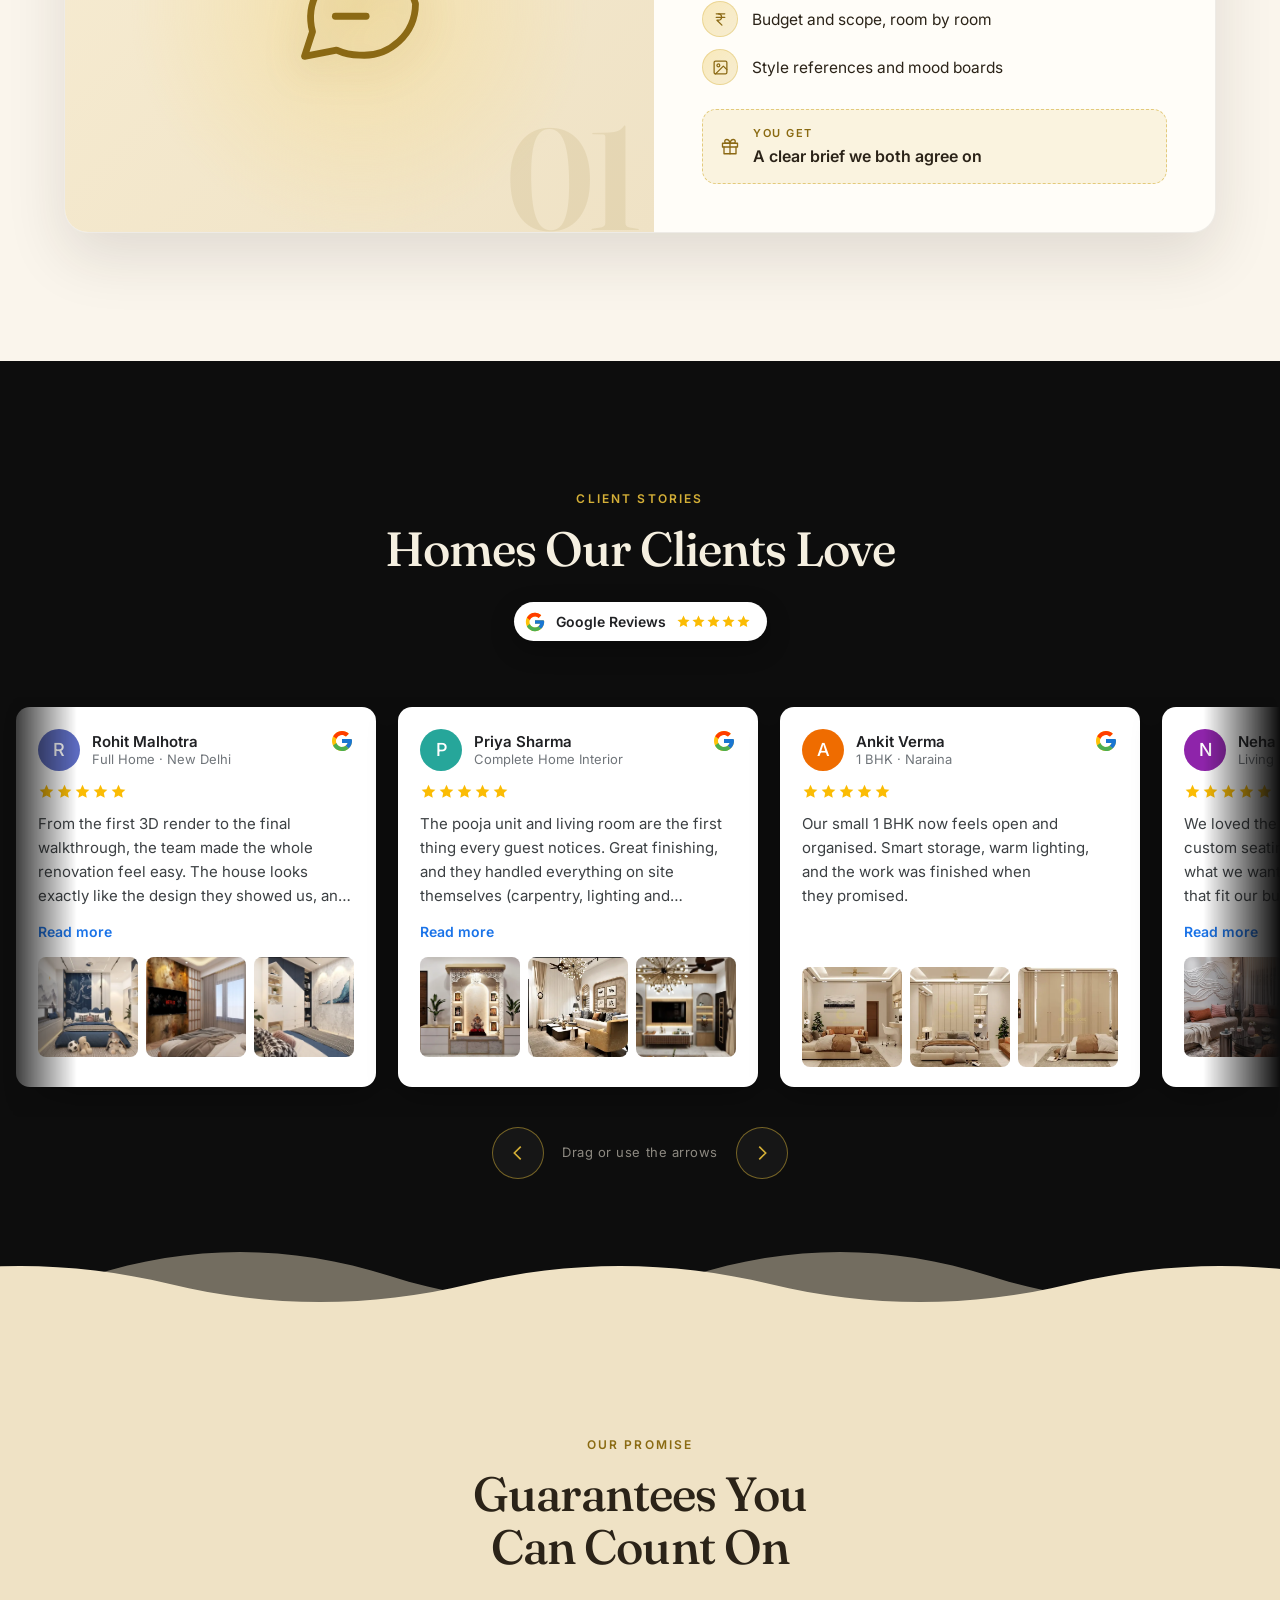
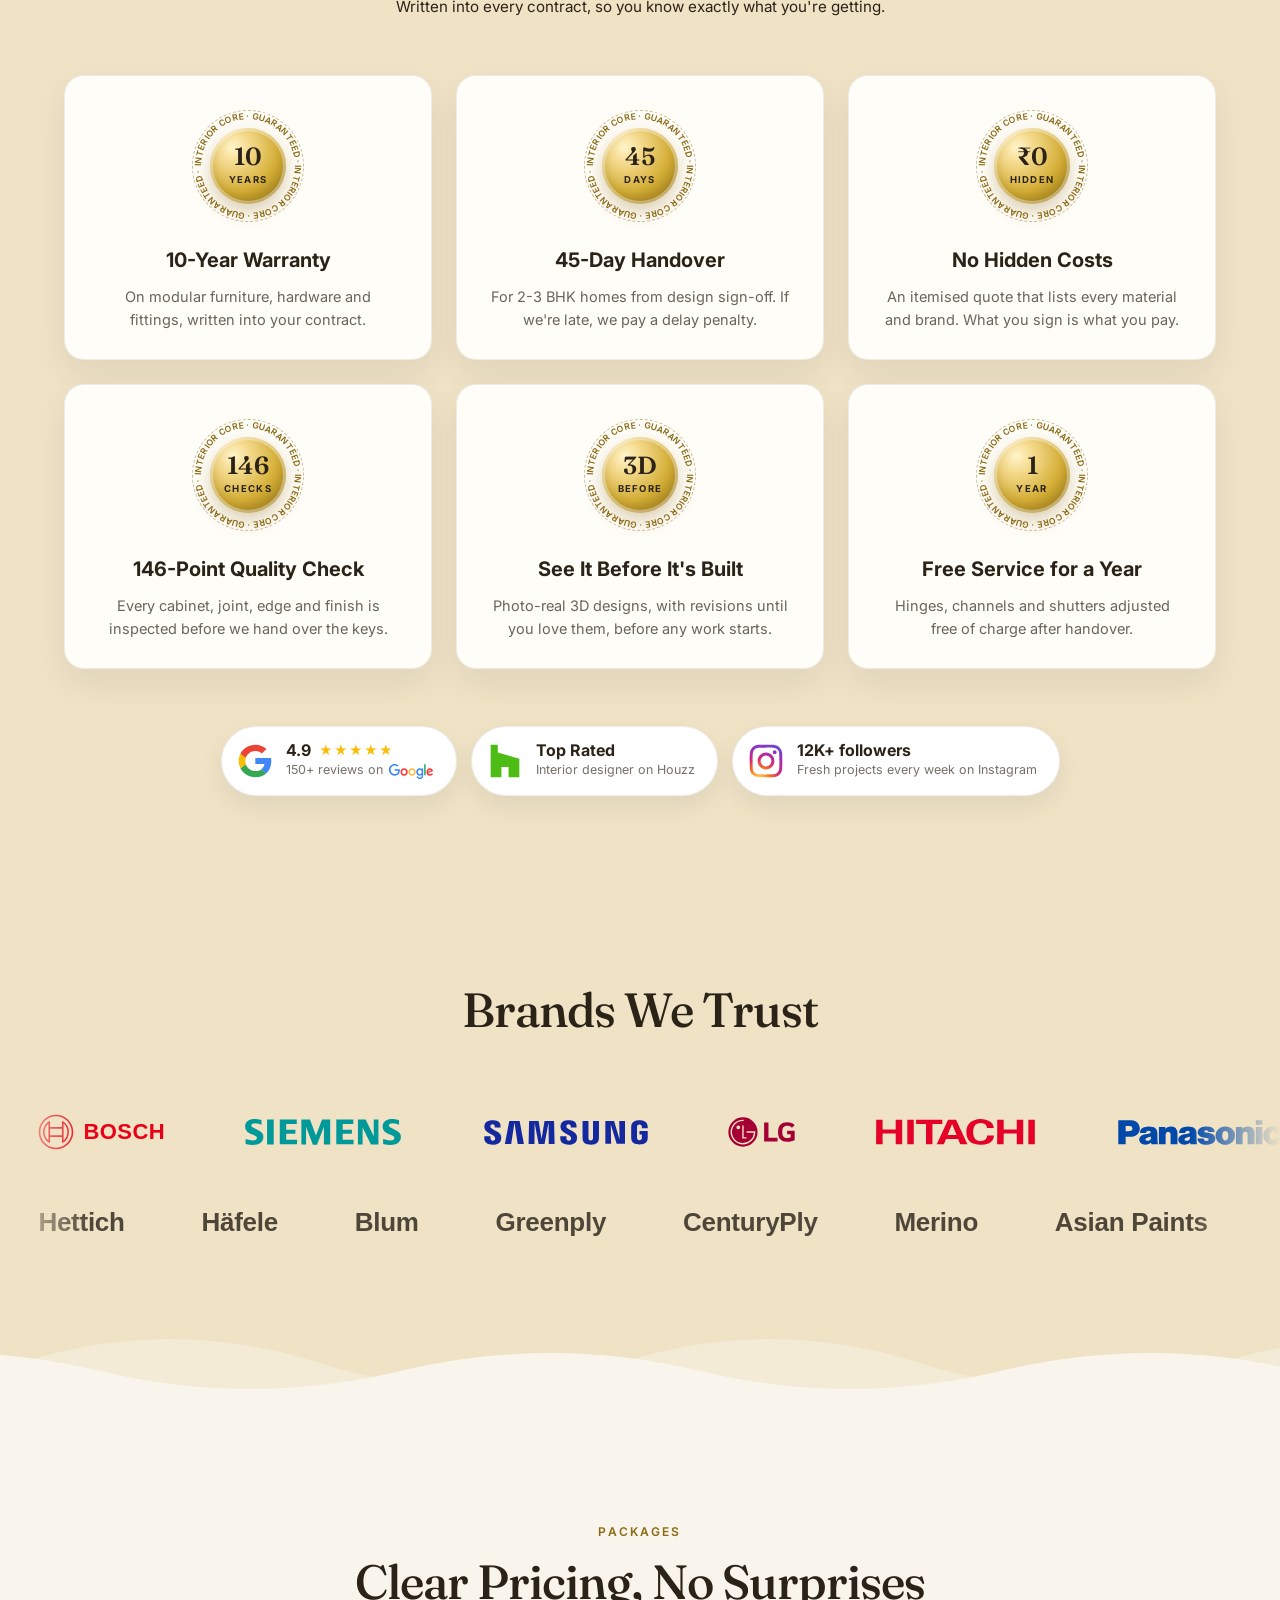
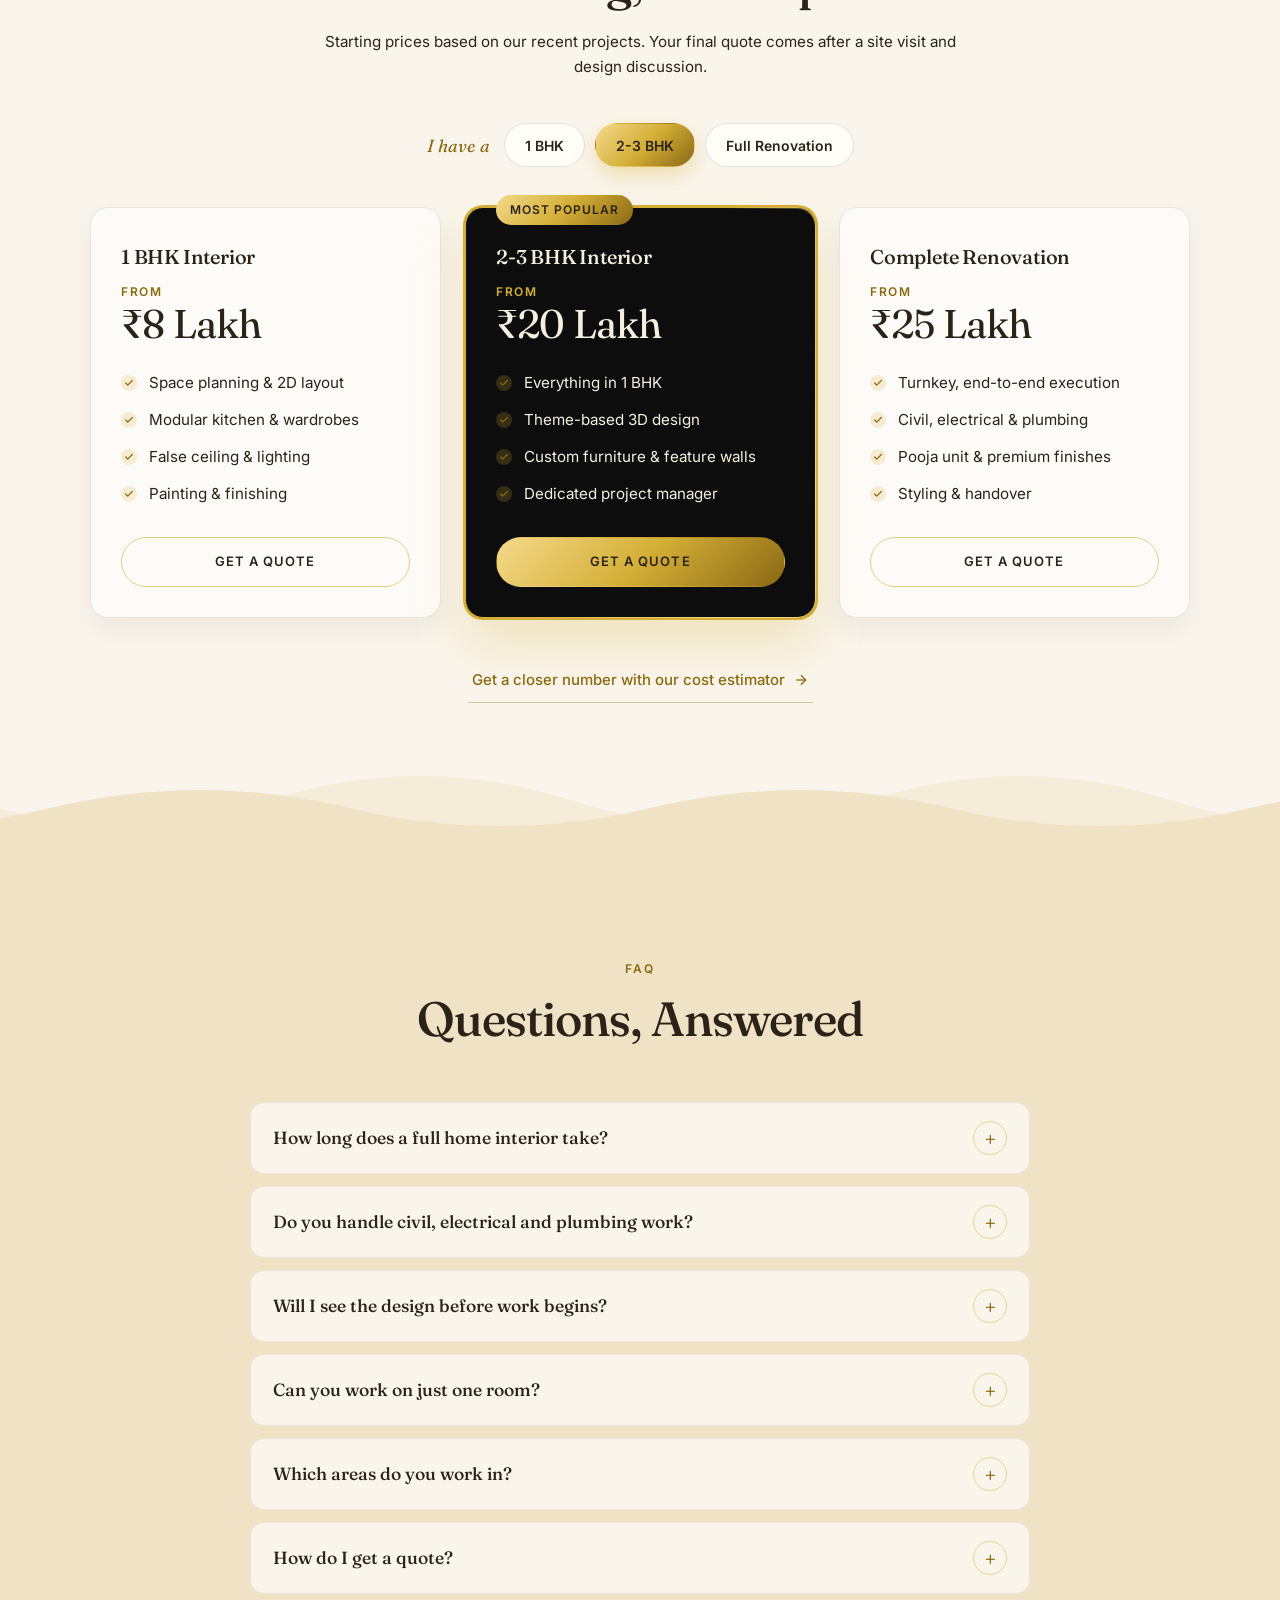
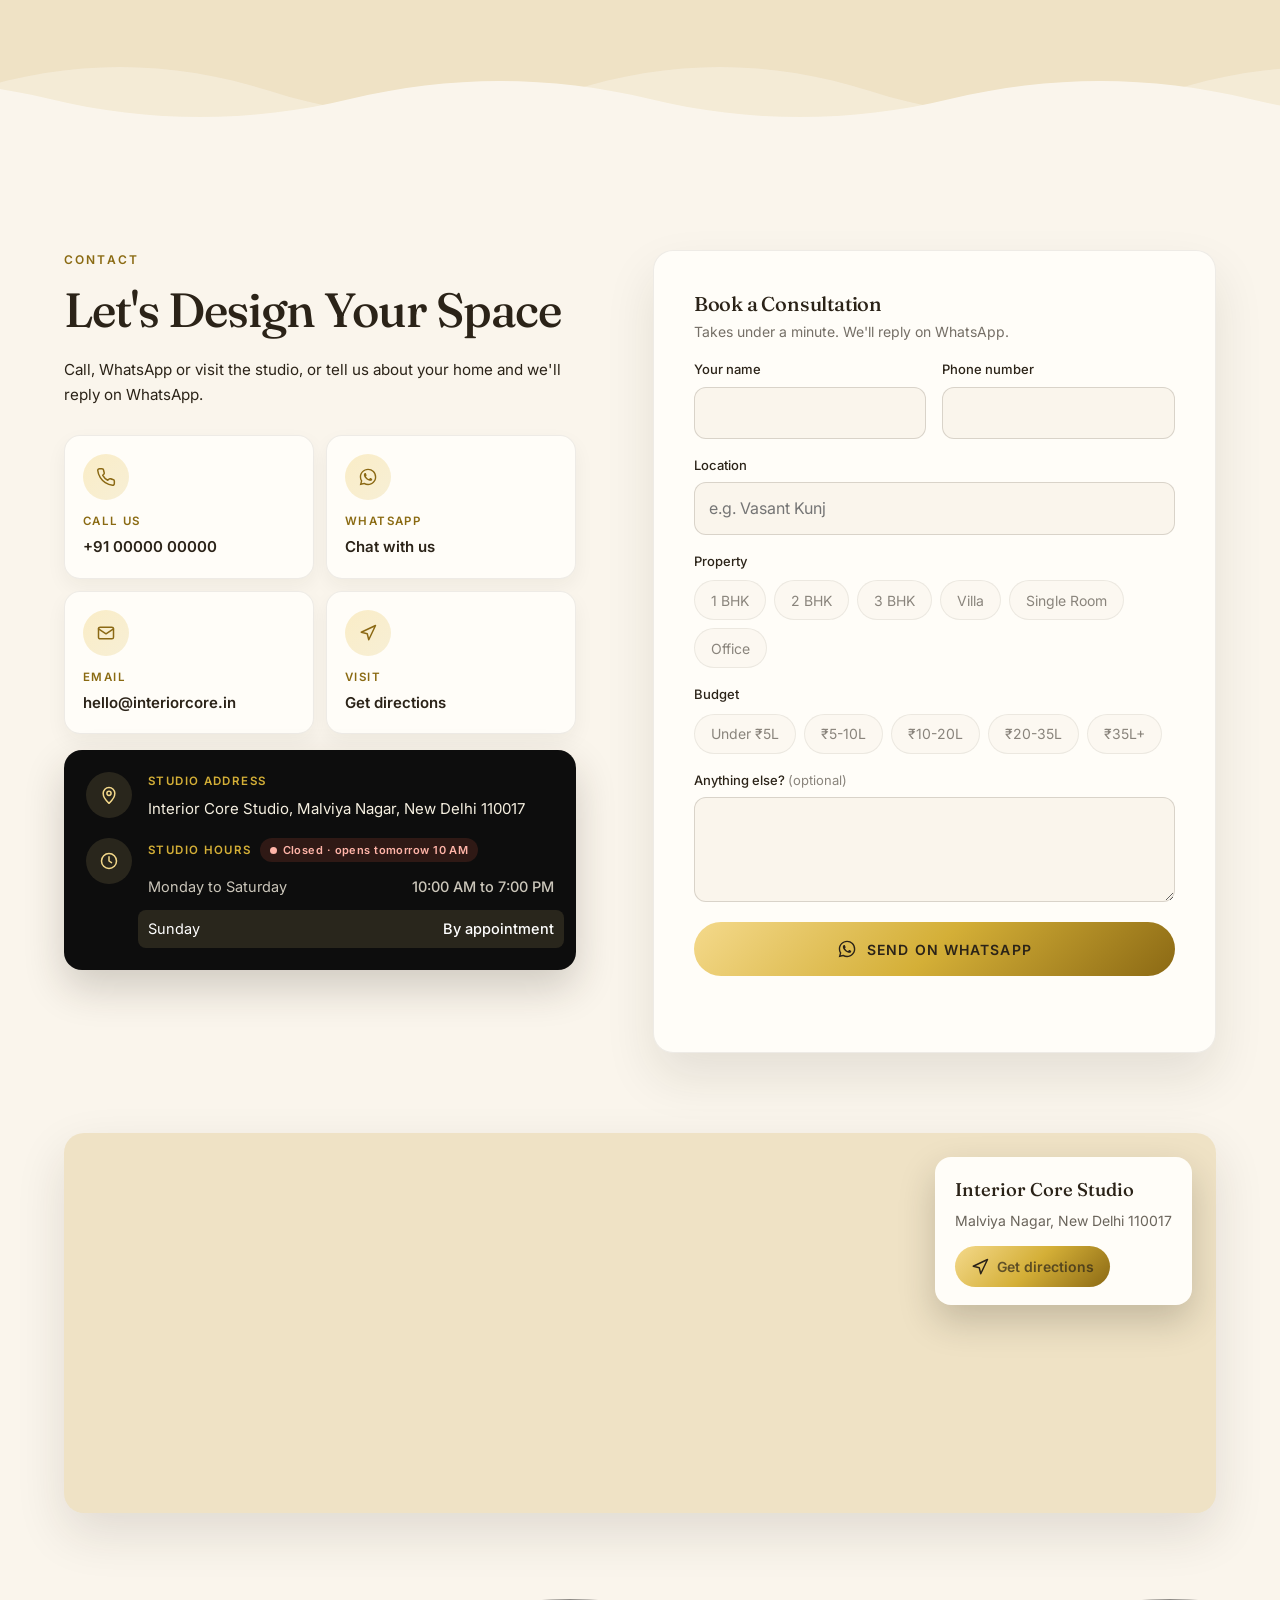
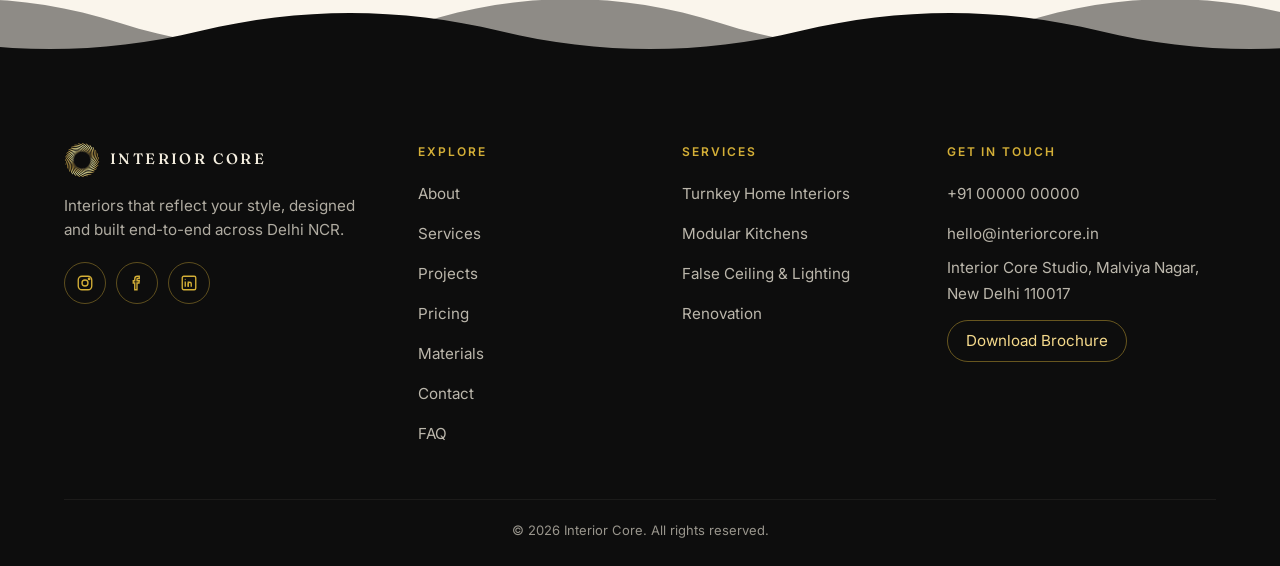
==== commit eba47ca5: "Studio visit booking: one step at a time The booking card now walks through three steps with a progr" ====
--- a/index.html
+++ b/index.html
@@ -16,7 +16,7 @@
 <link rel="preload" as="image" href="img/hero/poster-960.webp" media="(max-width: 767px)">
 <link rel="preconnect" href="https://www.google.com">
 <link rel="preconnect" href="https://maps.gstatic.com" crossorigin>
-<link rel="stylesheet" href="css/style.css?v=20261008p">
+<link rel="stylesheet" href="css/style.css?v=20261008q">
 <script>(function(d){try{if(!("onpagereveal" in window))d.classList.add("no-vt");if(!sessionStorage.getItem("icIntro")&&!matchMedia("(prefers-reduced-motion: reduce)").matches){d.classList.add("ic-intro");sessionStorage.setItem("icIntro","1")}}catch(e){}})(document.documentElement)</script>
 </head>
 <body>
@@ -857,18 +857,18 @@
 <!-- Floating WhatsApp button (all screen sizes) -->
 <a href="#contact" class="wa-float" data-ic-wa aria-label="Chat on WhatsApp"><svg viewBox="0 0 24 24" width="20" height="20" fill="currentColor" aria-hidden="true"><path d="M12.04 2C6.58 2 2.13 6.45 2.13 11.91c0 1.75.46 3.45 1.32 4.95L2.05 22l5.25-1.38a9.9 9.9 0 0 0 4.74 1.21h.01c5.46 0 9.91-4.45 9.91-9.91 0-2.65-1.03-5.14-2.9-7.01A9.82 9.82 0 0 0 12.04 2Zm0 18.15h-.01a8.23 8.23 0 0 1-4.19-1.15l-.3-.18-3.12.82.83-3.04-.2-.31a8.2 8.2 0 0 1-1.26-4.38c0-4.54 3.7-8.23 8.25-8.23 2.2 0 4.27.86 5.83 2.42a8.18 8.18 0 0 1 2.41 5.83c0 4.54-3.7 8.22-8.24 8.22Zm4.52-6.16c-.25-.12-1.47-.72-1.69-.81-.23-.08-.39-.12-.56.13-.16.25-.64.81-.79.97-.14.17-.29.19-.54.06-.25-.12-1.05-.39-1.99-1.23-.74-.66-1.23-1.47-1.38-1.72-.14-.25-.02-.38.11-.51.11-.11.25-.29.37-.43.13-.15.17-.25.25-.42.08-.16.04-.31-.02-.43-.06-.13-.56-1.35-.76-1.84-.2-.48-.41-.42-.56-.43h-.48c-.17 0-.43.06-.66.31-.22.25-.86.85-.86 2.07 0 1.22.89 2.4 1.01 2.56.12.17 1.75 2.67 4.23 3.74.59.26 1.05.41 1.41.52.59.19 1.13.16 1.56.1.48-.07 1.47-.6 1.67-1.18.21-.58.21-1.07.14-1.18-.06-.1-.22-.16-.47-.28Z"/></svg></a>
 
-<script src="js/transitions.js?v=20261008p"></script>
-<script src="js/config.js?v=20261008p"></script>
-<script src="js/data.js?v=20261008p"></script>
-<script src="js/lightbox.js?v=20261008p"></script>
-<script src="js/before-after.js?v=20261008p"></script>
-<script src="js/gallery.js?v=20261008p"></script>
-<script src="js/portfolio.js?v=20261008p"></script>
-<script src="js/reviews.js?v=20261008p"></script>
-<script src="js/pricing.js?v=20261008p"></script>
-<script src="js/faq.js?v=20261008p"></script>
-<script src="js/contact.js?v=20261008p"></script>
-<script src="js/process.js?v=20261008p"></script>
-<script src="js/main.js?v=20261008p"></script>
+<script src="js/transitions.js?v=20261008q"></script>
+<script src="js/config.js?v=20261008q"></script>
+<script src="js/data.js?v=20261008q"></script>
+<script src="js/lightbox.js?v=20261008q"></script>
+<script src="js/before-after.js?v=20261008q"></script>
+<script src="js/gallery.js?v=20261008q"></script>
+<script src="js/portfolio.js?v=20261008q"></script>
+<script src="js/reviews.js?v=20261008q"></script>
+<script src="js/pricing.js?v=20261008q"></script>
+<script src="js/faq.js?v=20261008q"></script>
+<script src="js/contact.js?v=20261008q"></script>
+<script src="js/process.js?v=20261008q"></script>
+<script src="js/main.js?v=20261008q"></script>
 </body>
 </html>
--- a/css/style.css
+++ b/css/style.css
@@ -5517,36 +5517,182 @@
 .visit-perks strong { display: block; font-size: 15.5px; font-weight: 600; }
 .visit-perks small { font-size: 13.5px; color: rgba(43, 35, 24, 0.65); }
 
-.visit-card { gap: 22px; }
-
-.visit-step { display: grid; gap: 12px; min-width: 0; }
+.visit-card { gap: 18px; }
+
+/* step indicator: 1 Day, 2 Time, 3 Details */
+.visit-progress {
+  position: relative;
+  display: grid;
+  grid-template-columns: repeat(3, 1fr);
+  margin: 0 0 6px;
+  list-style: none;
+}
+
+.visit-progress::before {
+  content: "";
+  position: absolute;
+  top: 17px;
+  left: 16.6%;
+  right: 16.6%;
+  height: 2px;
+  background: rgba(43, 35, 24, 0.1);
+}
+
+.visit-progress li { position: relative; display: flex; justify-content: center; }
+
+.visit-progress li + li::before {
+  content: "";
+  position: absolute;
+  top: 17px;
+  right: 50%;
+  width: 100%;
+  height: 2px;
+  background: linear-gradient(90deg, var(--ic-gold-deep), var(--ic-gold));
+  transform: scaleX(0);
+  transform-origin: left;
+  transition: transform 0.5s cubic-bezier(0.22, 1, 0.36, 1);
+}
+
+.visit-progress li.is-active::before,
+.visit-progress li.is-done::before { transform: scaleX(1); }
+
+.visit-progress button {
+  position: relative;
+  z-index: 1;
+  display: flex;
+  flex-direction: column;
+  align-items: center;
+  gap: 6px;
+  padding: 0;
+  font: inherit;
+  color: rgba(43, 35, 24, 0.5);
+  background: none;
+  border: 0;
+  cursor: pointer;
+}
+
+.visit-progress button:disabled { cursor: default; }
+
+.visit-progress span {
+  display: grid;
+  place-items: center;
+  width: 36px;
+  height: 36px;
+  font-size: 14px;
+  font-weight: 600;
+  border-radius: 50%;
+  background: #fffdf8;
+  border: 1.5px solid rgba(43, 35, 24, 0.18);
+  transition: background 0.3s ease, border-color 0.3s ease, color 0.3s ease, box-shadow 0.3s ease;
+}
+
+.visit-progress em {
+  font-style: normal;
+  font-size: 12px;
+  font-weight: 600;
+  letter-spacing: 0.1em;
+  text-transform: uppercase;
+}
+
+.visit-progress li.is-active button,
+.visit-progress li.is-done button { color: var(--ic-ink); }
+
+.visit-progress li.is-active span {
+  color: var(--ic-ink);
+  border-color: transparent;
+  background: linear-gradient(135deg, var(--ic-gold-light), var(--ic-gold) 50%, var(--ic-gold-deep));
+  box-shadow: 0 6px 16px rgba(212, 175, 55, 0.4);
+}
+
+.visit-progress li.is-done span {
+  font-size: 0;
+  color: #fff;
+  border-color: var(--ic-gold-deep);
+  background: var(--ic-gold-deep);
+}
+
+.visit-progress li.is-done span::after {
+  content: "";
+  width: 6px;
+  height: 11px;
+  margin-top: -3px;
+  border: solid #fff;
+  border-width: 0 2px 2px 0;
+  transform: rotate(45deg);
+}
+
+/* one step on screen at a time */
+.visit-step { display: none; gap: 14px; min-width: 0; }
+.visit-step.is-active { display: grid; }
+.visit-step.from-right { animation: visit-in-right 0.45s cubic-bezier(0.22, 1, 0.36, 1); }
+.visit-step.from-left { animation: visit-in-left 0.45s cubic-bezier(0.22, 1, 0.36, 1); }
+
+@keyframes visit-in-right { from { opacity: 0; transform: translateX(36px); } }
+@keyframes visit-in-left { from { opacity: 0; transform: translateX(-36px); } }
 
 .visit-step h3 {
-  display: flex;
-  align-items: center;
-  gap: 10px;
-  font-size: 1.15rem;
-}
-
-.visit-step .est-num { width: 26px; height: 26px; font-size: 12px; }
+  font-family: var(--font-display);
+  font-size: 1.5rem;
+  font-weight: 500;
+  outline: none;
+}
+
+.visit-hint { margin-top: -8px; font-size: 14px; color: rgba(43, 35, 24, 0.6); }
 
 .visit-days {
-  display: flex;
+  display: grid;
+  grid-template-columns: repeat(7, 1fr);
   gap: 8px;
-  margin: 0 -4px;
-  padding: 4px 4px 8px;
-  overflow-x: auto;
-  scroll-snap-type: x proximity;
-  scrollbar-width: thin;
+}
+
+.visit-nav {
+  display: flex;
+  align-items: center;
+  gap: 12px;
+  margin-top: 8px;
+}
+
+.visit-nav .visit-next { flex: 1; margin-top: 0; }
+
+.visit-back {
+  display: inline-flex;
+  align-items: center;
+  gap: 8px;
+  min-height: 54px;
+  padding: 0 22px;
+  font: inherit;
+  font-size: 14px;
+  font-weight: 600;
+  color: var(--ic-ink);
+  background: none;
+  border: 1.5px solid rgba(43, 35, 24, 0.18);
+  border-radius: 999px;
+  cursor: pointer;
+  transition: border-color 0.25s ease;
+}
+
+.visit-back:hover { border-color: var(--ic-gold); }
+
+.visit-change {
+  margin-left: auto;
+  padding: 4px 4px 4px 12px;
+  font: inherit;
+  font-size: 13px;
+  font-weight: 600;
+  color: var(--ic-gold-text);
+  background: none;
+  border: 0;
+  text-decoration: underline;
+  text-underline-offset: 3px;
+  cursor: pointer;
 }
 
 .visit-day {
-  flex: 0 0 auto;
   display: flex;
   flex-direction: column;
   align-items: center;
   gap: 2px;
-  width: 68px;
+  min-width: 0;
   padding: 10px 0;
   font: inherit;
   color: var(--ic-ink);
@@ -5554,7 +5700,6 @@
   border: 1px solid rgba(43, 35, 24, 0.14);
   border-radius: 14px;
   cursor: pointer;
-  scroll-snap-align: start;
   transition: background 0.25s ease, border-color 0.25s ease, transform 0.15s ease, box-shadow 0.25s ease;
 }
 
@@ -5678,9 +5823,13 @@
 }
 
 @media (max-width: 768px) {
-  .visit-day { width: 62px; }
+  .visit-days { grid-template-columns: repeat(4, 1fr); }
+  .visit-day small { font-size: 11px; }
   .visit-slots { grid-template-columns: repeat(3, 1fr); }
   .visit-card .field-row { grid-template-columns: 1fr; }
+  .visit-step h3 { font-size: 1.3rem; }
+  .visit-back { padding: 0 16px; }
+  .visit-nav .visit-next { font-size: 12.5px; letter-spacing: 0.05em; }
 }
 
 .projects-cta .cs-cta-btns,
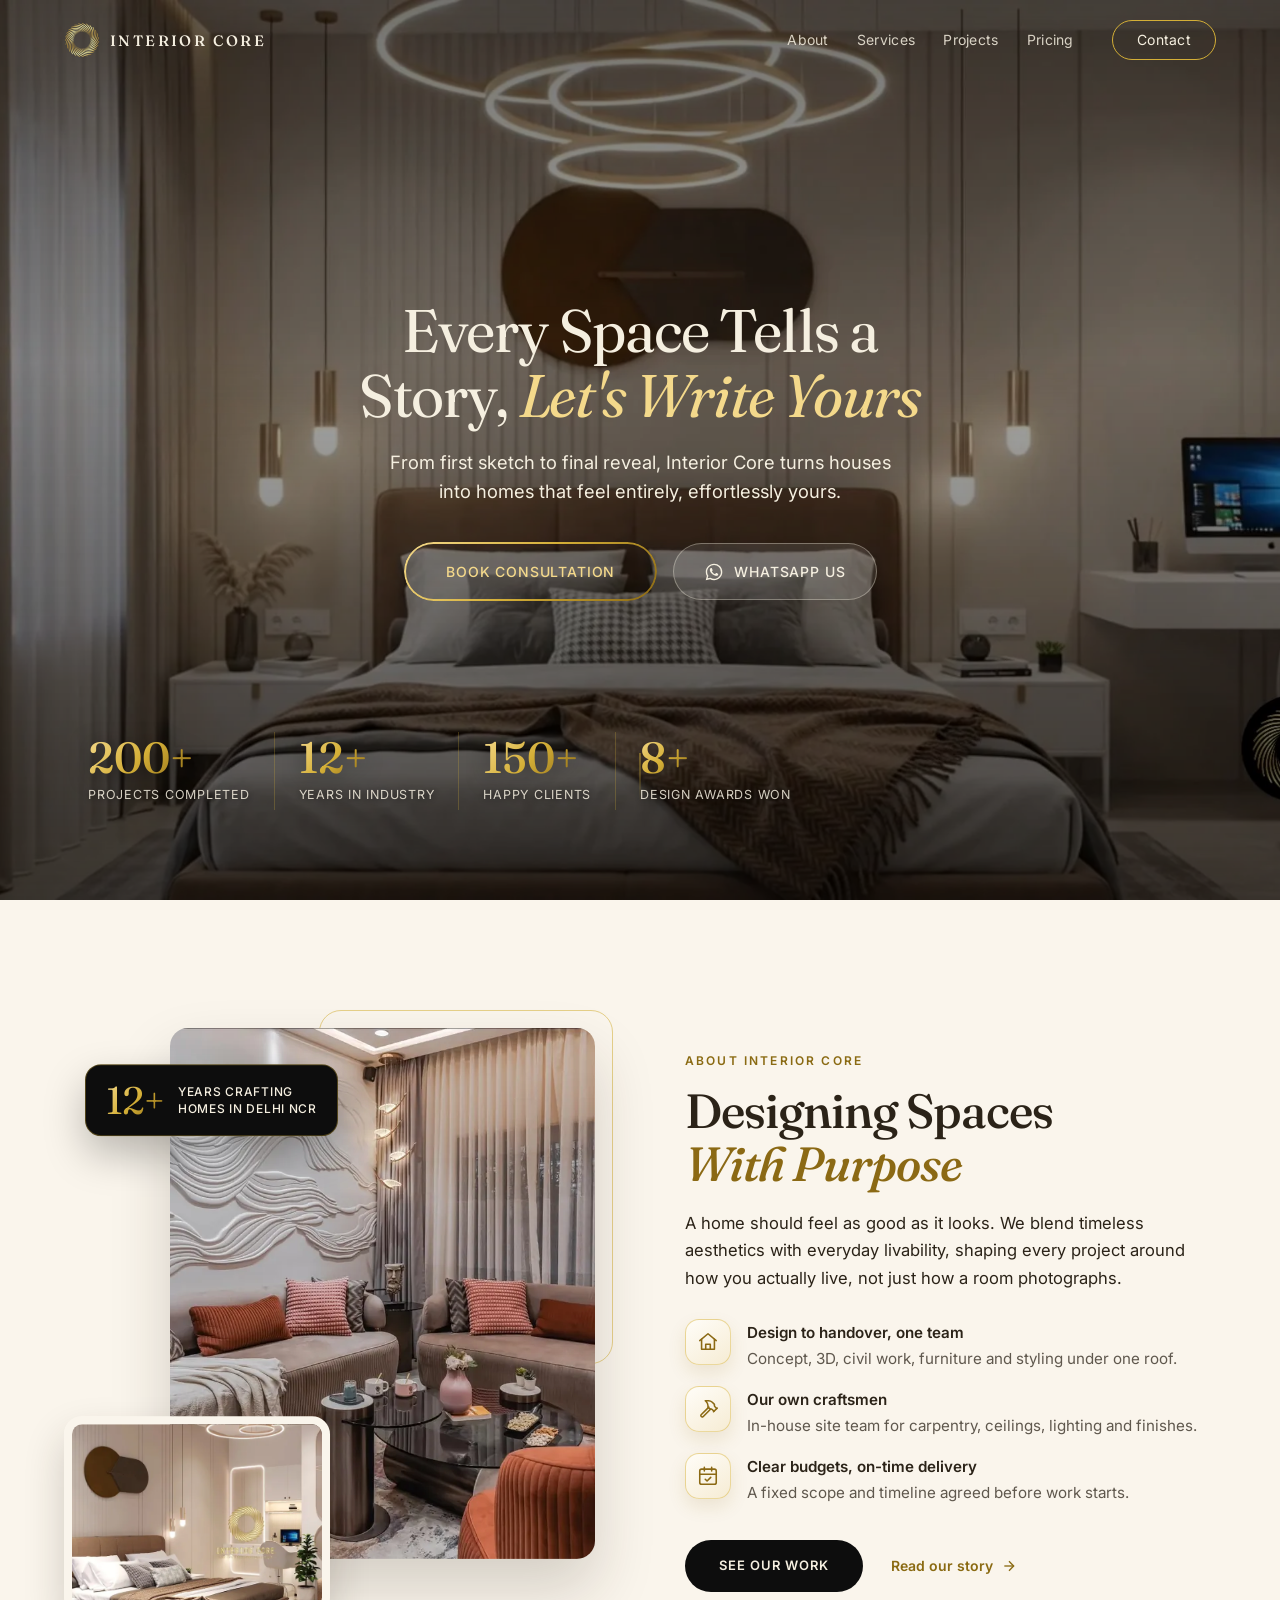
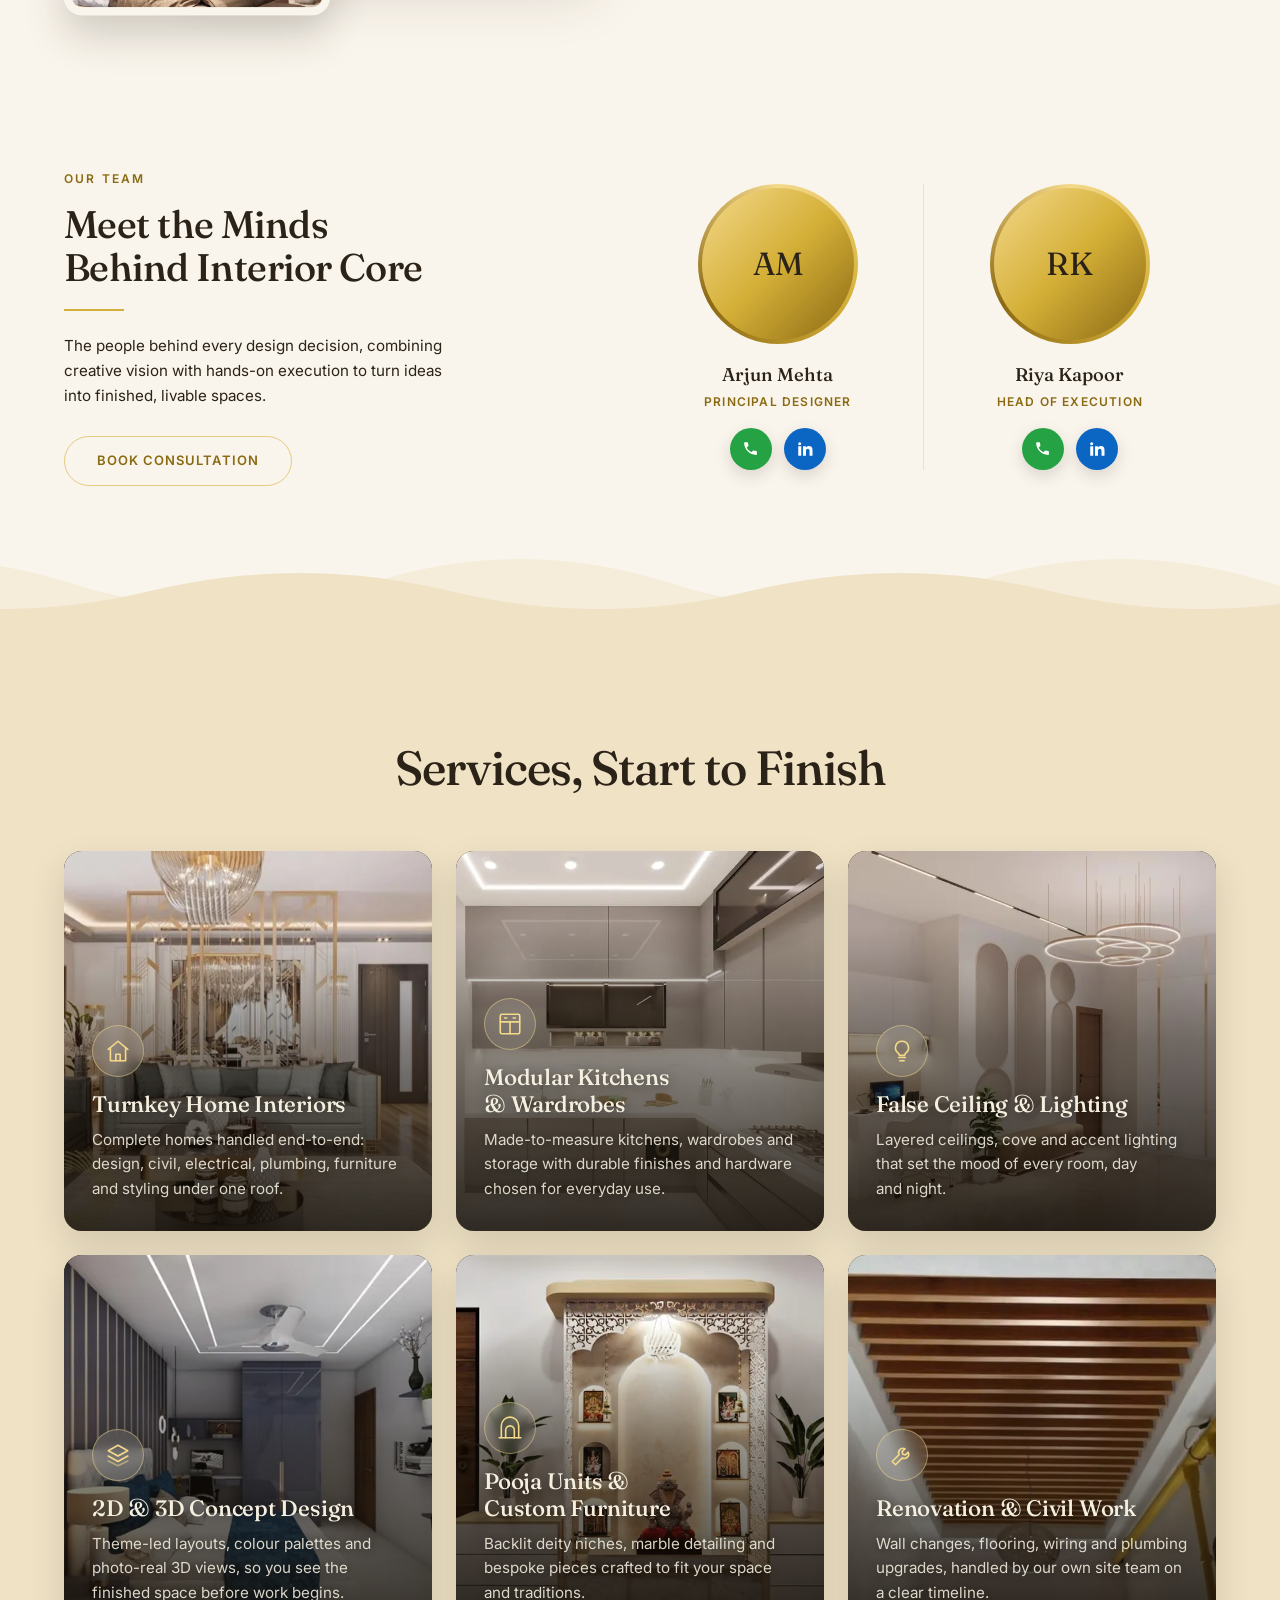
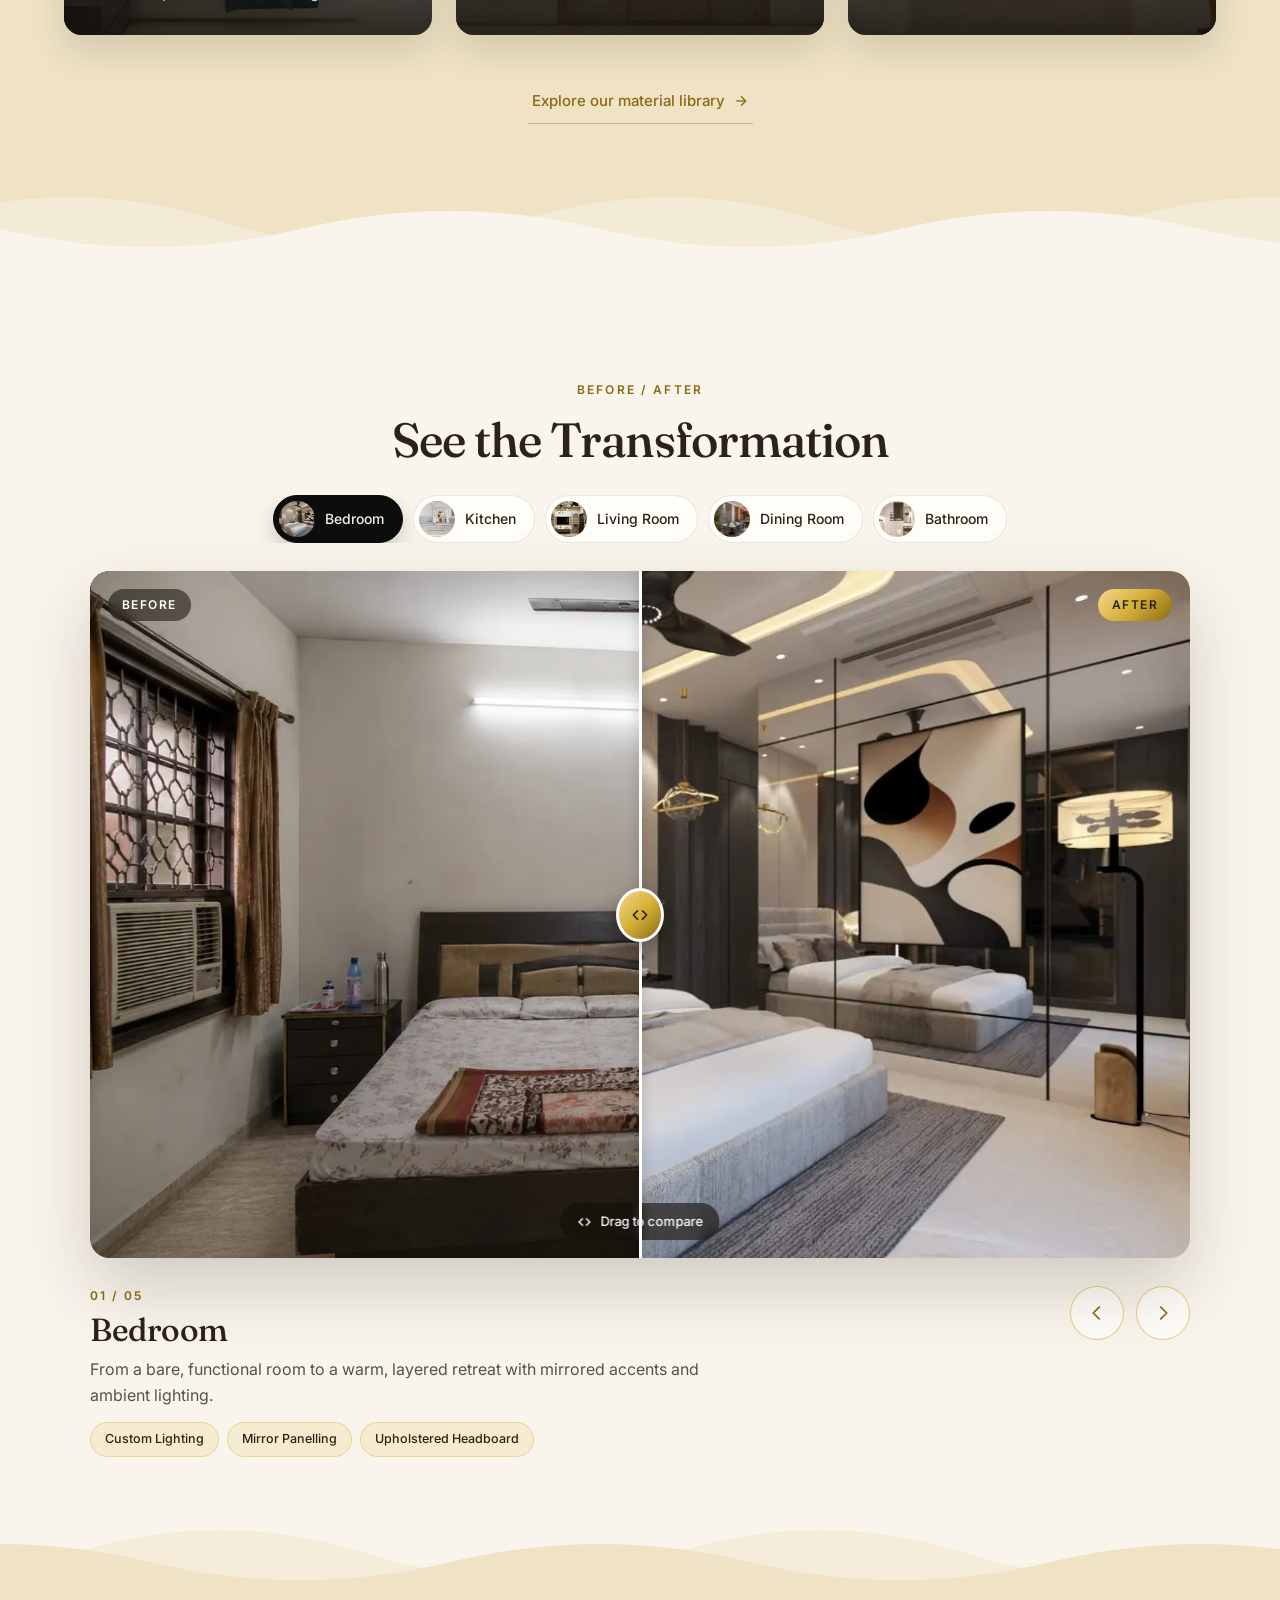
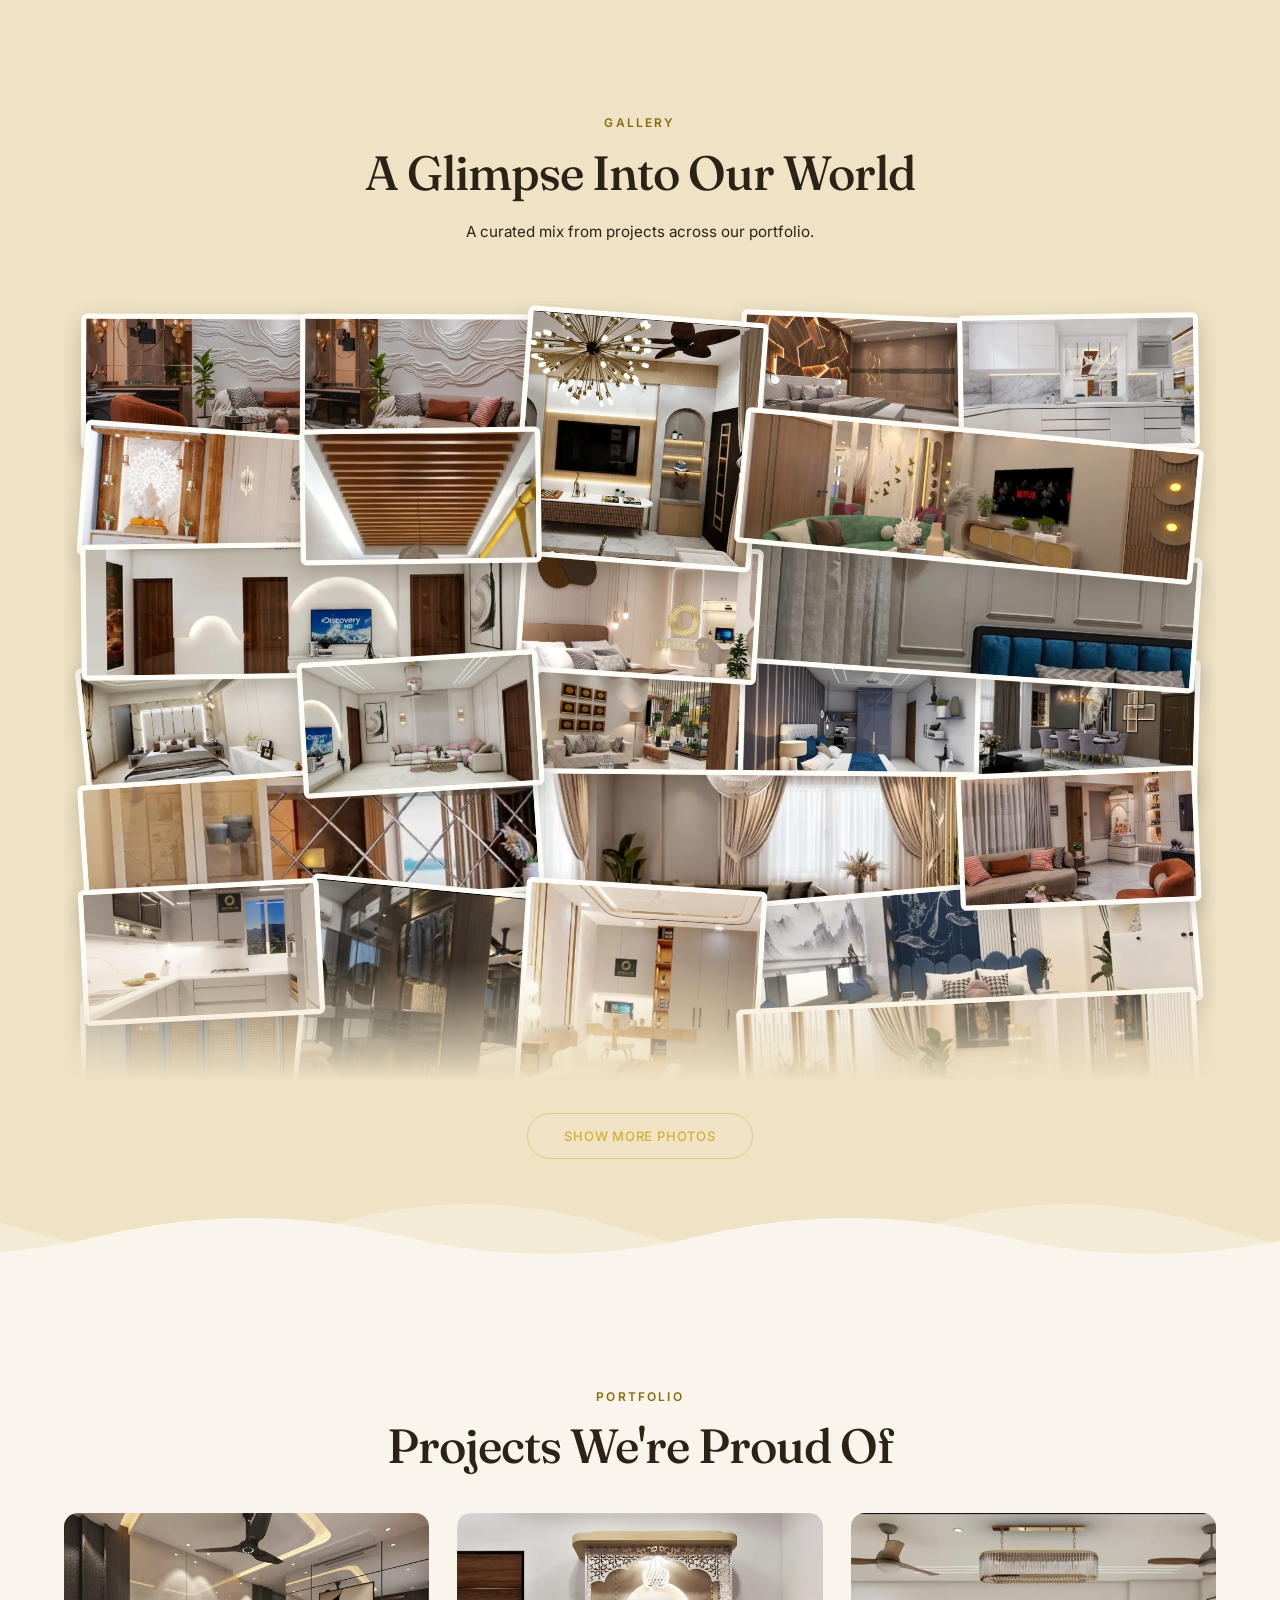
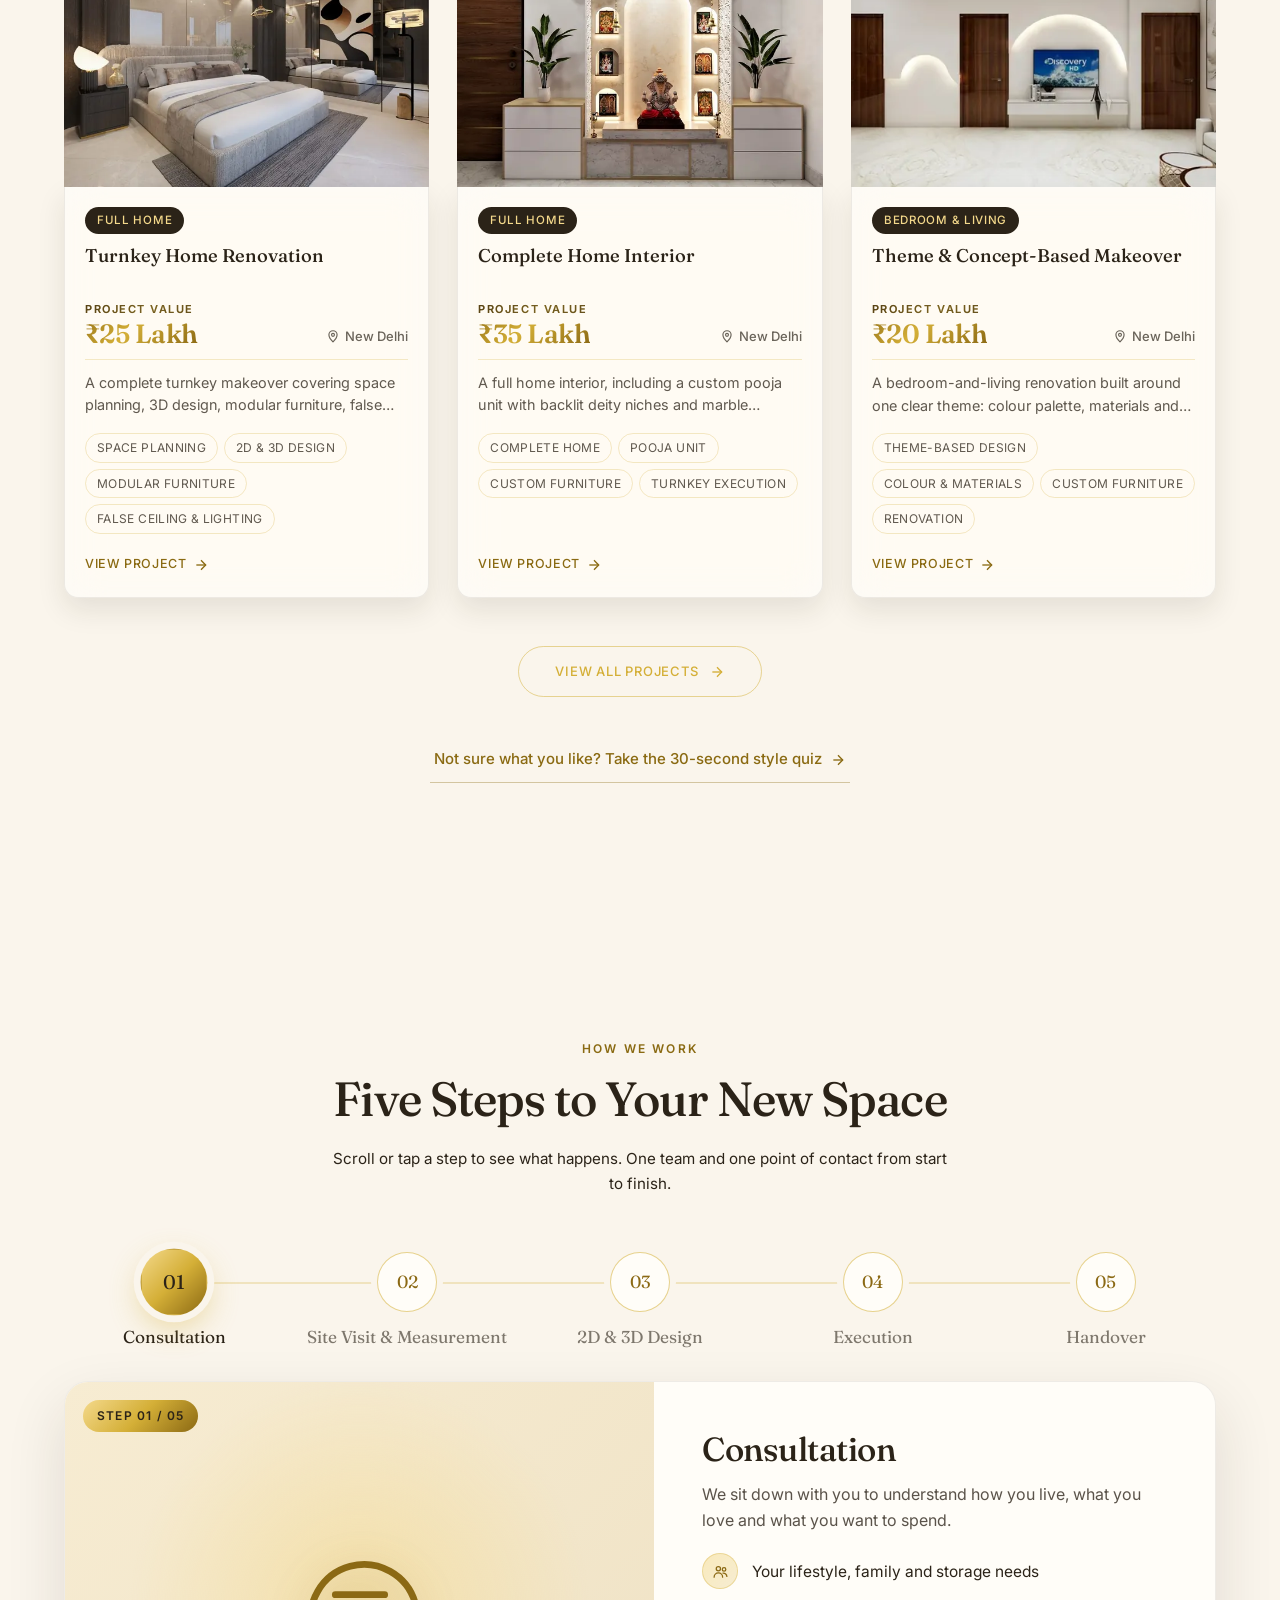
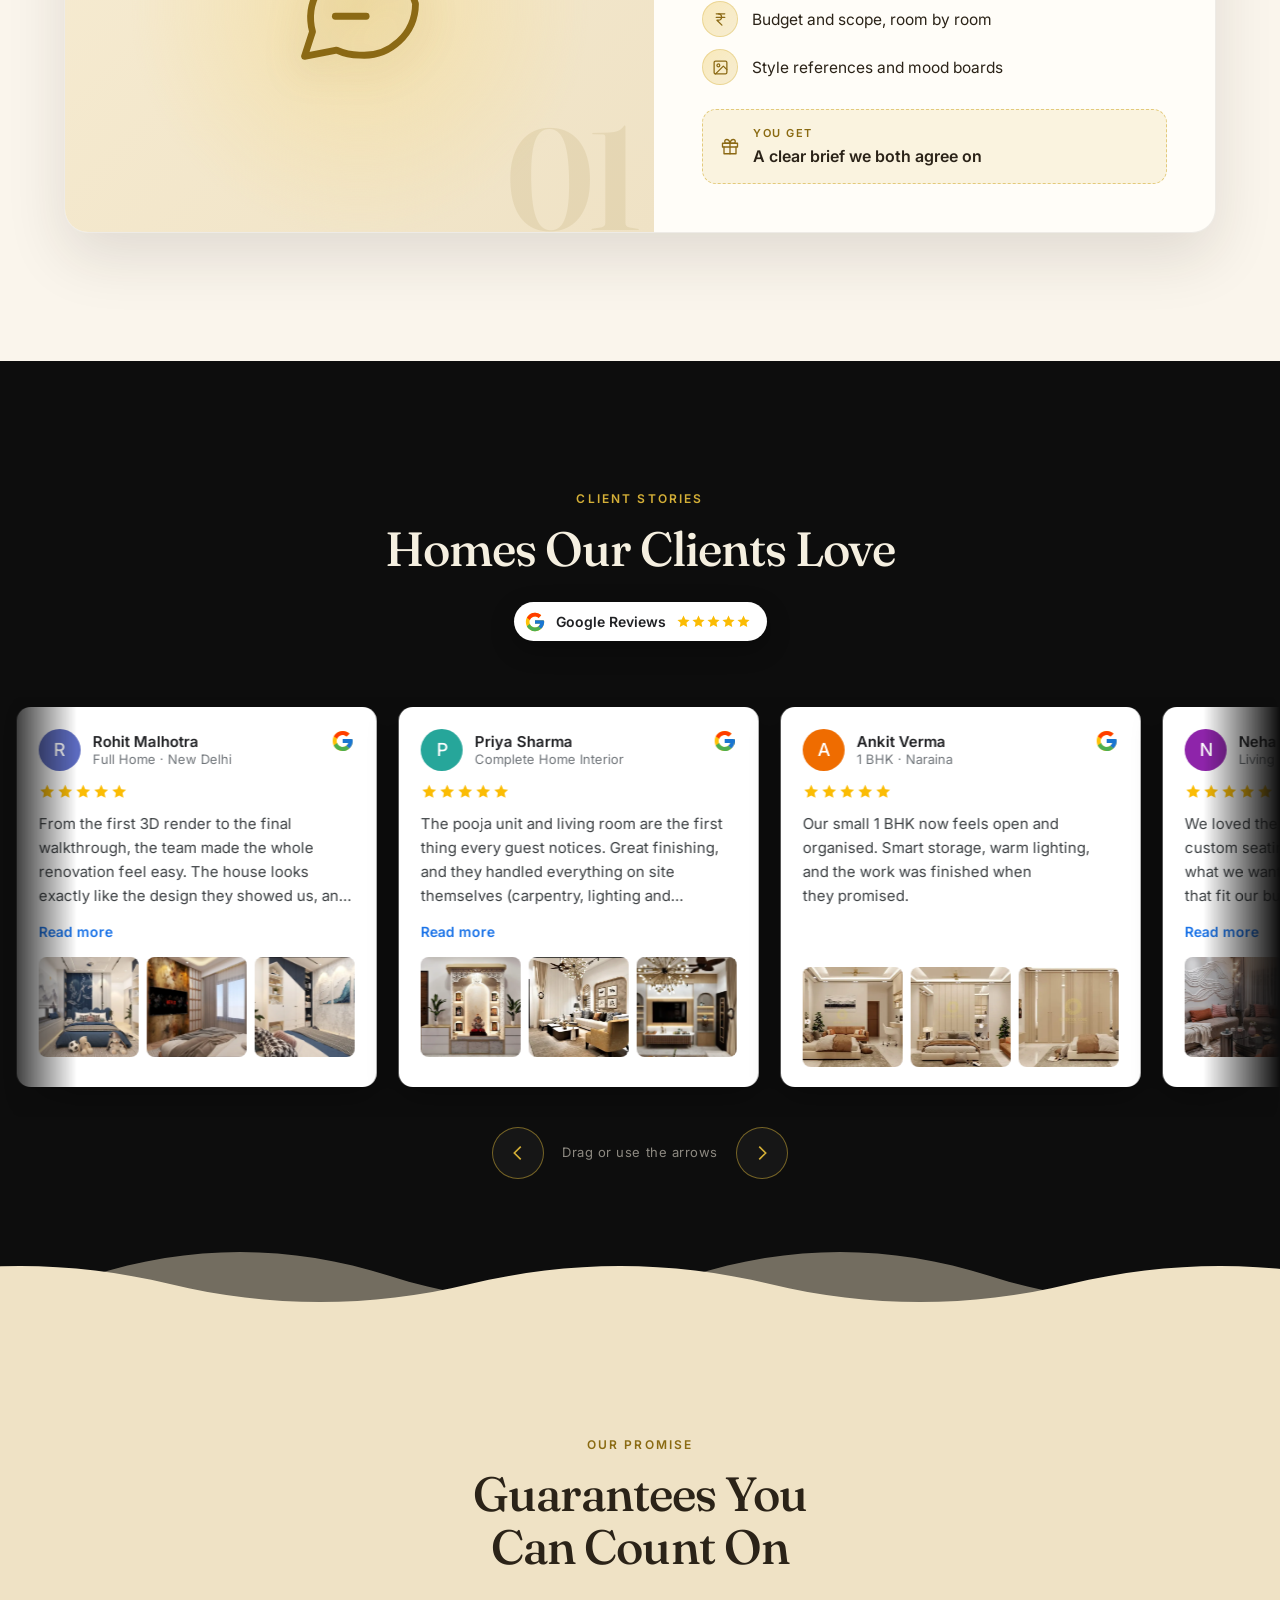
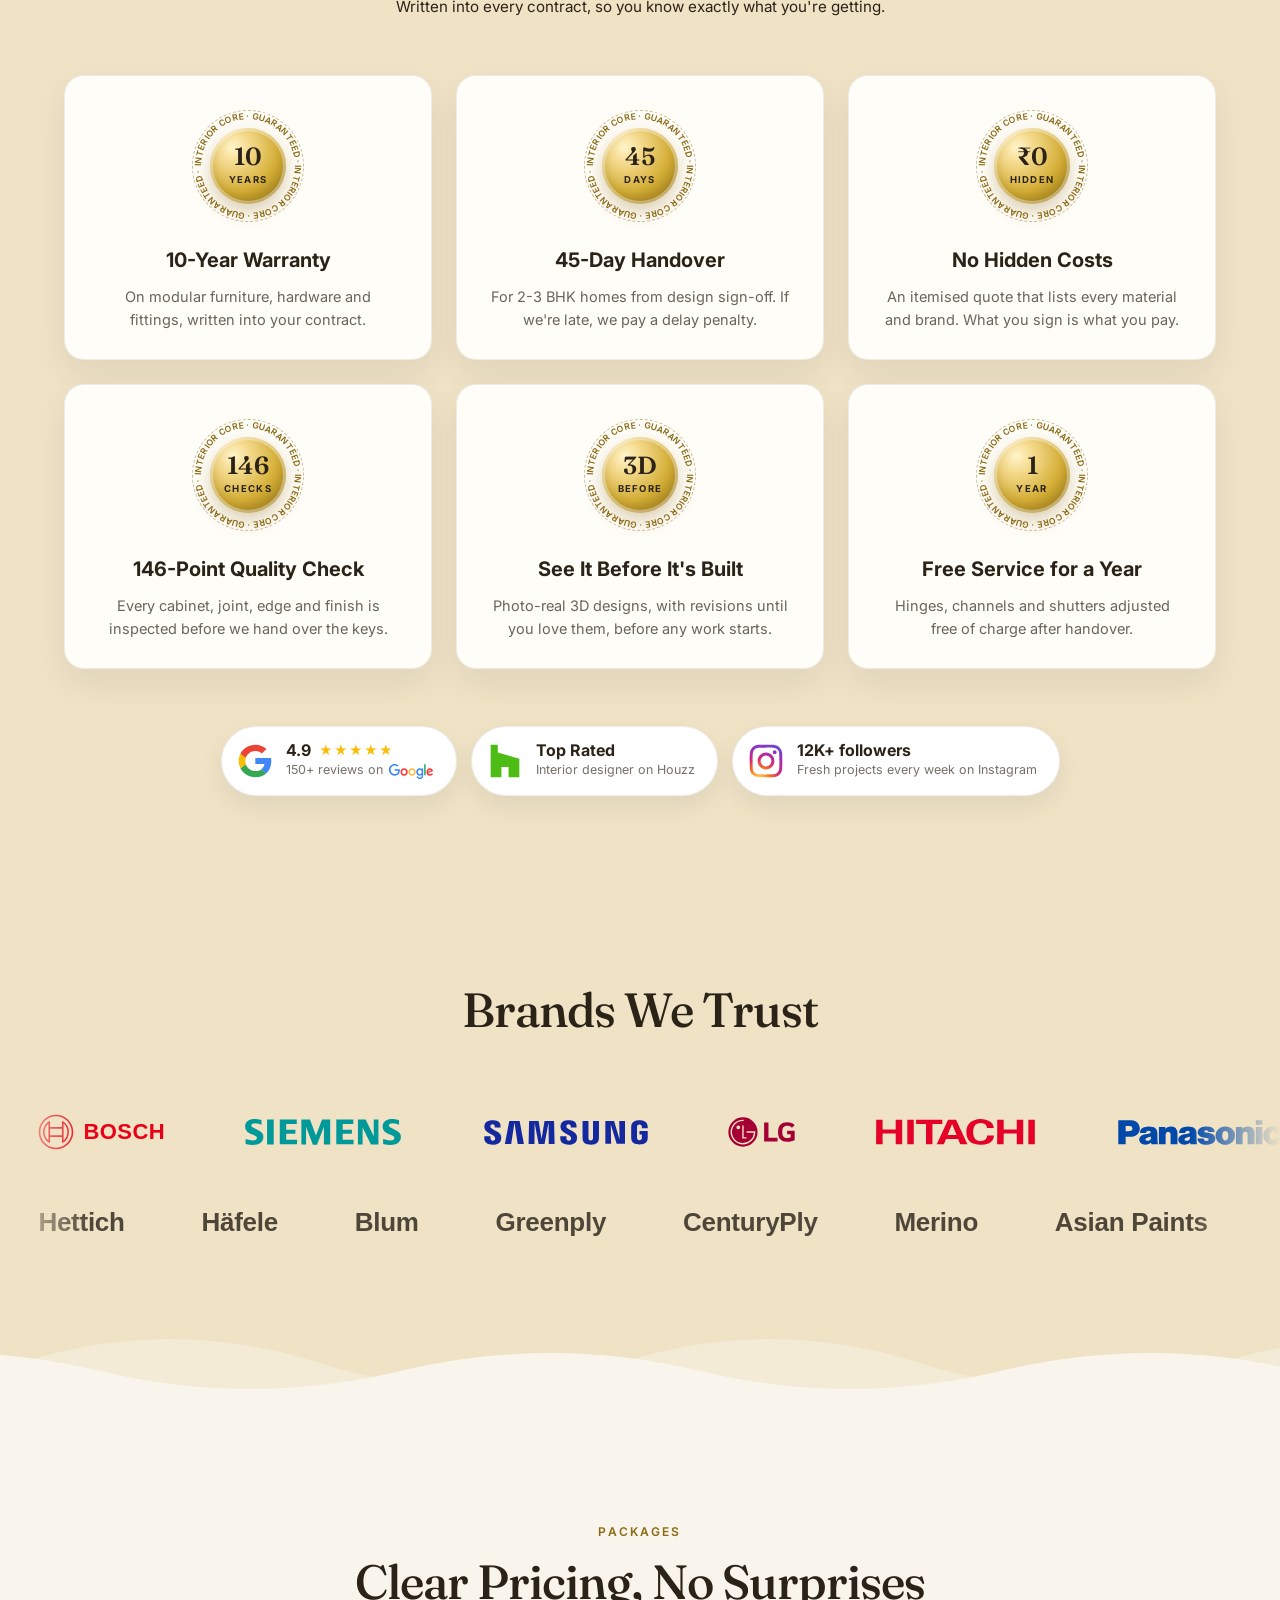
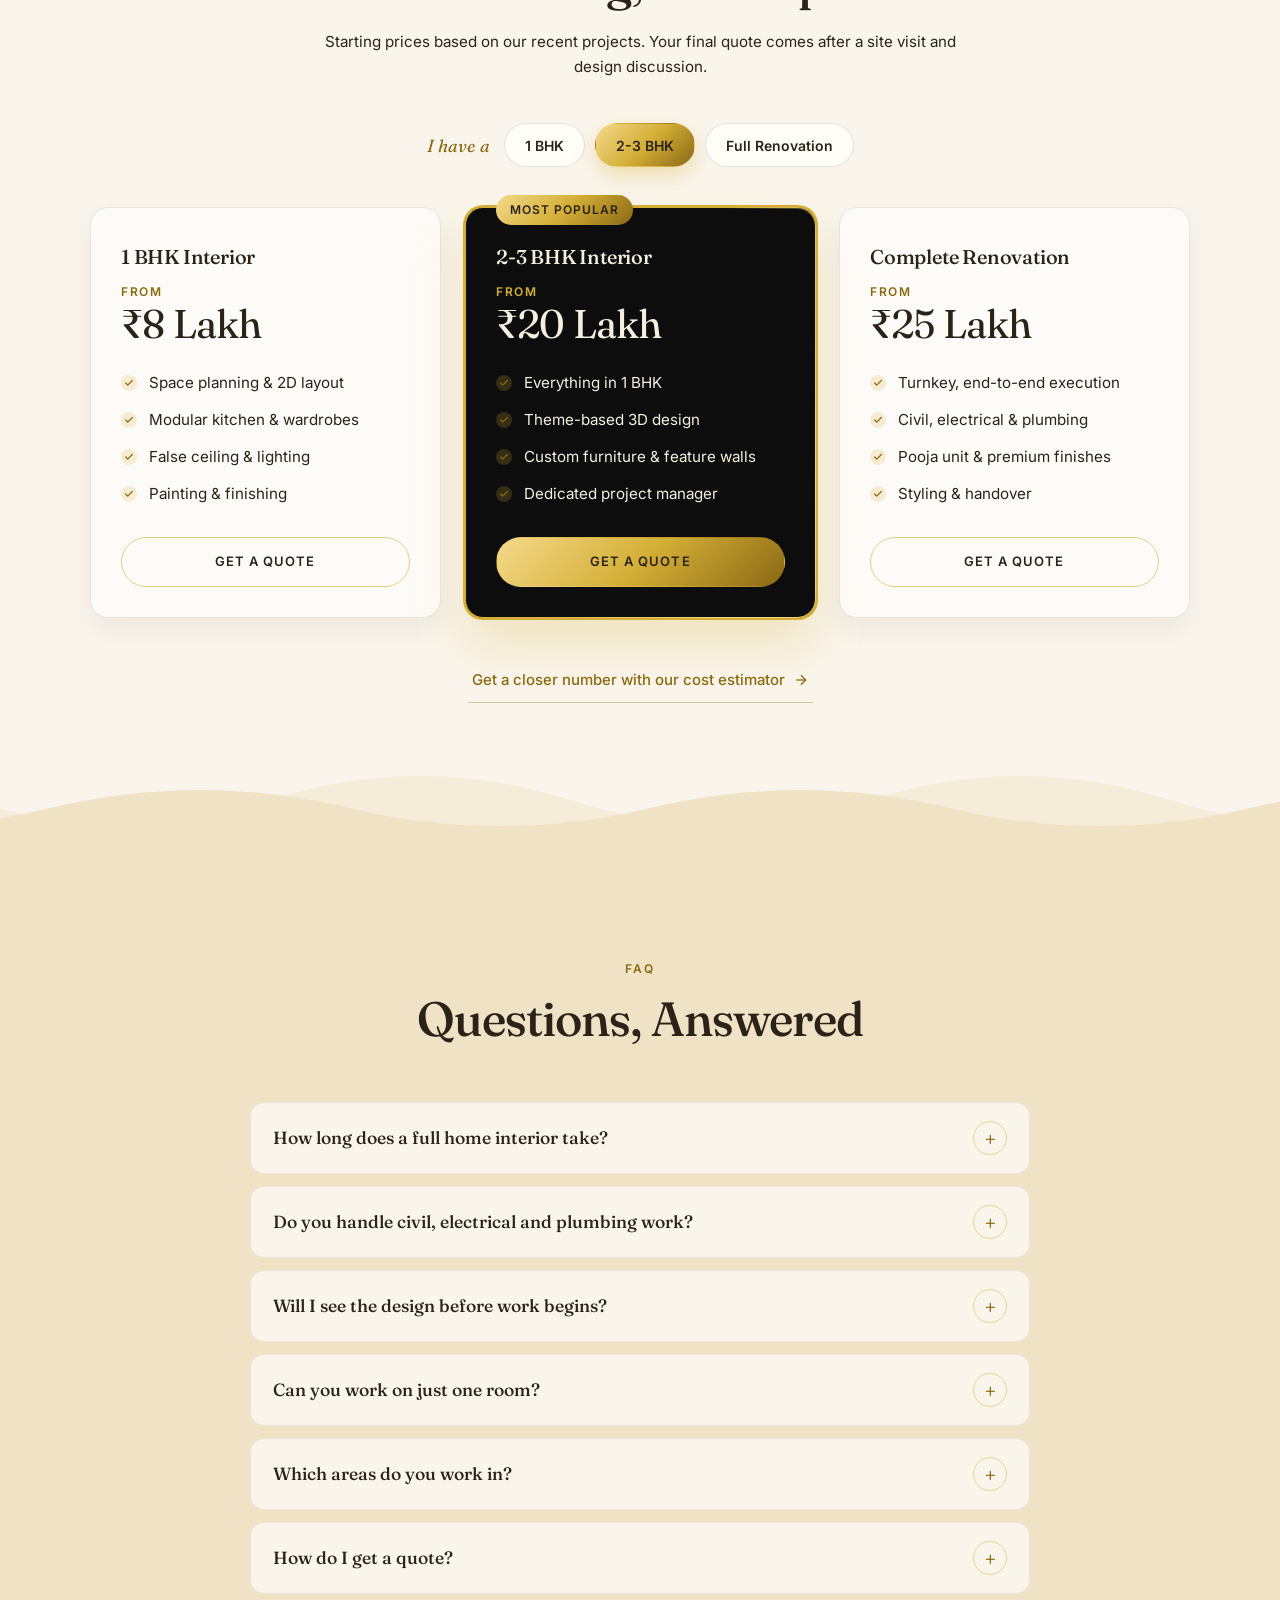
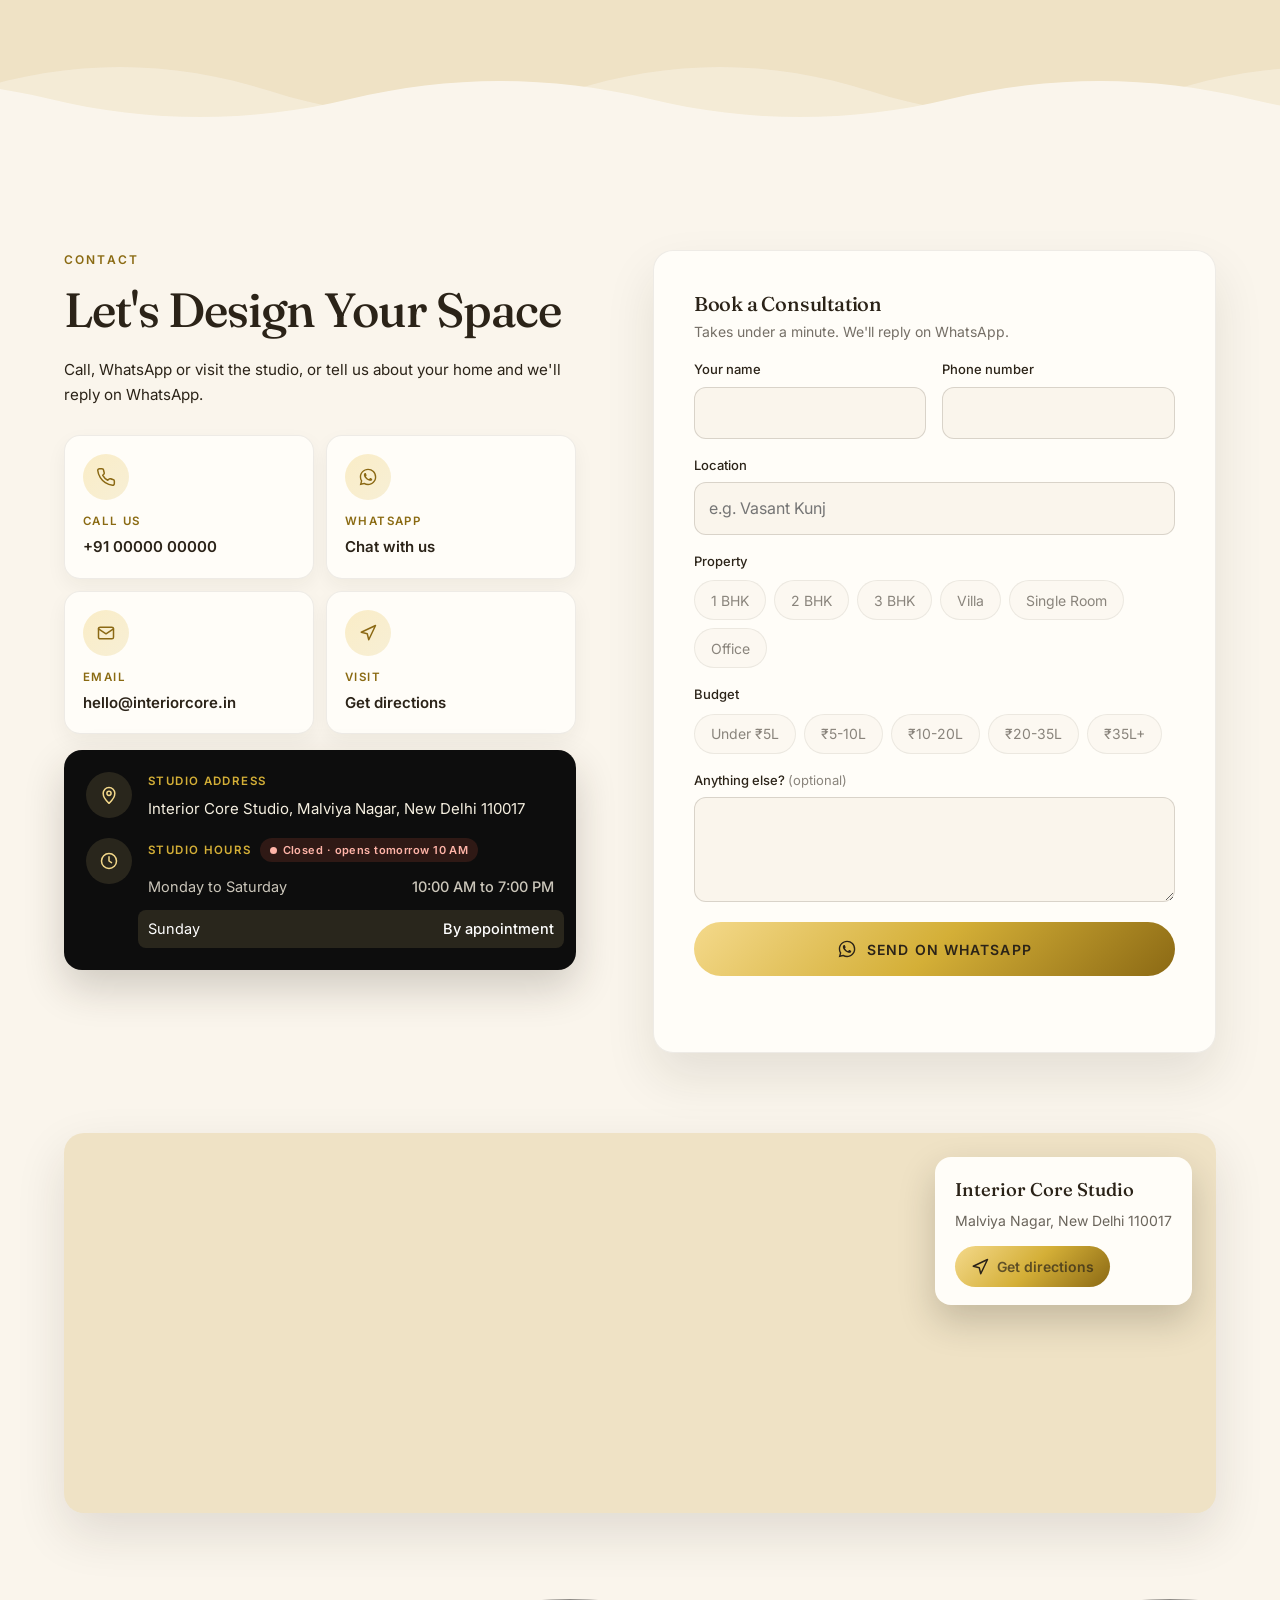
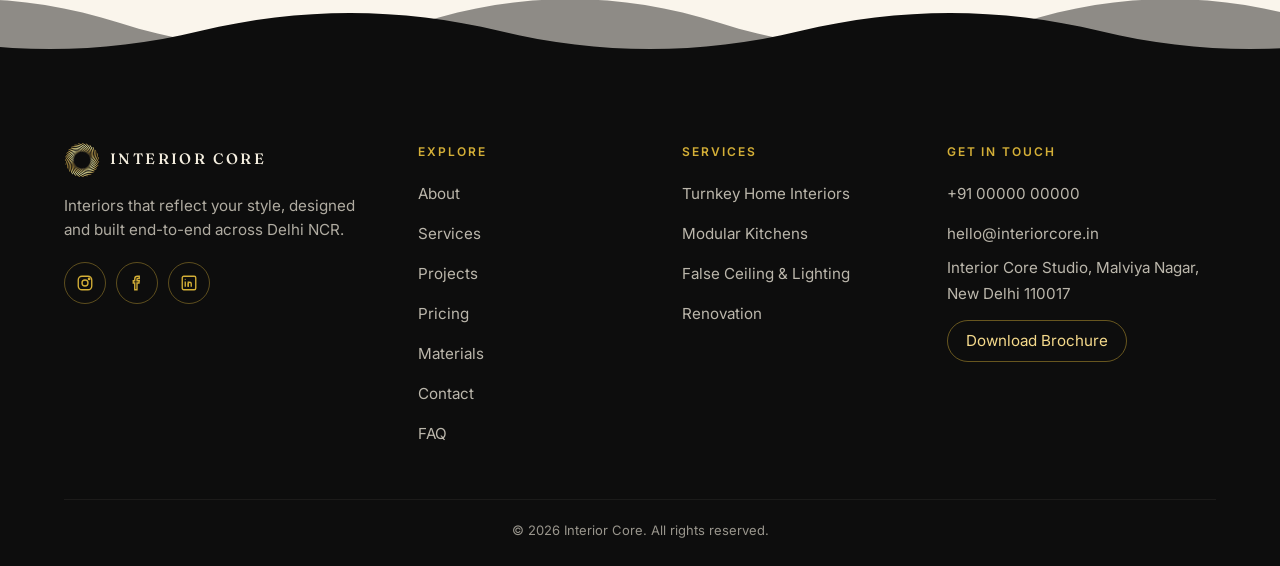
==== commit 8671d654: "Projects: filters scroll sideways on phones Same as the material library: on phones the project cate" ====
--- a/index.html
+++ b/index.html
@@ -16,7 +16,7 @@
 <link rel="preload" as="image" href="img/hero/poster-960.webp" media="(max-width: 767px)">
 <link rel="preconnect" href="https://www.google.com">
 <link rel="preconnect" href="https://maps.gstatic.com" crossorigin>
-<link rel="stylesheet" href="css/style.css?v=20261008q">
+<link rel="stylesheet" href="css/style.css?v=20261008r">
 <script>(function(d){try{if(!("onpagereveal" in window))d.classList.add("no-vt");if(!sessionStorage.getItem("icIntro")&&!matchMedia("(prefers-reduced-motion: reduce)").matches){d.classList.add("ic-intro");sessionStorage.setItem("icIntro","1")}}catch(e){}})(document.documentElement)</script>
 </head>
 <body>
@@ -857,18 +857,18 @@
 <!-- Floating WhatsApp button (all screen sizes) -->
 <a href="#contact" class="wa-float" data-ic-wa aria-label="Chat on WhatsApp"><svg viewBox="0 0 24 24" width="20" height="20" fill="currentColor" aria-hidden="true"><path d="M12.04 2C6.58 2 2.13 6.45 2.13 11.91c0 1.75.46 3.45 1.32 4.95L2.05 22l5.25-1.38a9.9 9.9 0 0 0 4.74 1.21h.01c5.46 0 9.91-4.45 9.91-9.91 0-2.65-1.03-5.14-2.9-7.01A9.82 9.82 0 0 0 12.04 2Zm0 18.15h-.01a8.23 8.23 0 0 1-4.19-1.15l-.3-.18-3.12.82.83-3.04-.2-.31a8.2 8.2 0 0 1-1.26-4.38c0-4.54 3.7-8.23 8.25-8.23 2.2 0 4.27.86 5.83 2.42a8.18 8.18 0 0 1 2.41 5.83c0 4.54-3.7 8.22-8.24 8.22Zm4.52-6.16c-.25-.12-1.47-.72-1.69-.81-.23-.08-.39-.12-.56.13-.16.25-.64.81-.79.97-.14.17-.29.19-.54.06-.25-.12-1.05-.39-1.99-1.23-.74-.66-1.23-1.47-1.38-1.72-.14-.25-.02-.38.11-.51.11-.11.25-.29.37-.43.13-.15.17-.25.25-.42.08-.16.04-.31-.02-.43-.06-.13-.56-1.35-.76-1.84-.2-.48-.41-.42-.56-.43h-.48c-.17 0-.43.06-.66.31-.22.25-.86.85-.86 2.07 0 1.22.89 2.4 1.01 2.56.12.17 1.75 2.67 4.23 3.74.59.26 1.05.41 1.41.52.59.19 1.13.16 1.56.1.48-.07 1.47-.6 1.67-1.18.21-.58.21-1.07.14-1.18-.06-.1-.22-.16-.47-.28Z"/></svg></a>
 
-<script src="js/transitions.js?v=20261008q"></script>
-<script src="js/config.js?v=20261008q"></script>
-<script src="js/data.js?v=20261008q"></script>
-<script src="js/lightbox.js?v=20261008q"></script>
-<script src="js/before-after.js?v=20261008q"></script>
-<script src="js/gallery.js?v=20261008q"></script>
-<script src="js/portfolio.js?v=20261008q"></script>
-<script src="js/reviews.js?v=20261008q"></script>
-<script src="js/pricing.js?v=20261008q"></script>
-<script src="js/faq.js?v=20261008q"></script>
-<script src="js/contact.js?v=20261008q"></script>
-<script src="js/process.js?v=20261008q"></script>
-<script src="js/main.js?v=20261008q"></script>
+<script src="js/transitions.js?v=20261008r"></script>
+<script src="js/config.js?v=20261008r"></script>
+<script src="js/data.js?v=20261008r"></script>
+<script src="js/lightbox.js?v=20261008r"></script>
+<script src="js/before-after.js?v=20261008r"></script>
+<script src="js/gallery.js?v=20261008r"></script>
+<script src="js/portfolio.js?v=20261008r"></script>
+<script src="js/reviews.js?v=20261008r"></script>
+<script src="js/pricing.js?v=20261008r"></script>
+<script src="js/faq.js?v=20261008r"></script>
+<script src="js/contact.js?v=20261008r"></script>
+<script src="js/process.js?v=20261008r"></script>
+<script src="js/main.js?v=20261008r"></script>
 </body>
 </html>
--- a/css/style.css
+++ b/css/style.css
@@ -6458,7 +6458,8 @@
 
 @media (max-width: 768px) {
   /* phones: filters sit in one row that scrolls sideways */
-  .mat-filters {
+  .mat-filters,
+  .portfolio-filters {
     flex-wrap: nowrap;
     justify-content: flex-start;
     gap: 8px;
@@ -6472,8 +6473,11 @@
     -webkit-mask: linear-gradient(90deg, transparent, #000 20px, #000 calc(100% - 28px), transparent);
     mask: linear-gradient(90deg, transparent, #000 20px, #000 calc(100% - 28px), transparent);
   }
-  .mat-filters::-webkit-scrollbar { display: none; }
-  .mat-filters .filter-btn { flex: none; white-space: nowrap; scroll-snap-align: start; }
+  .mat-filters::-webkit-scrollbar,
+  .portfolio-filters::-webkit-scrollbar { display: none; }
+  .mat-filters .filter-btn,
+  .portfolio-filters .filter-btn { flex: none; white-space: nowrap; scroll-snap-align: start; }
+  .projects-list .portfolio-filters { margin-bottom: 26px; }
   .mat-grid { grid-template-columns: 1fr 1fr; gap: 12px; }
   .mat-info { padding: 10px 12px 12px; }
   .mat-info strong { font-size: 1rem; }
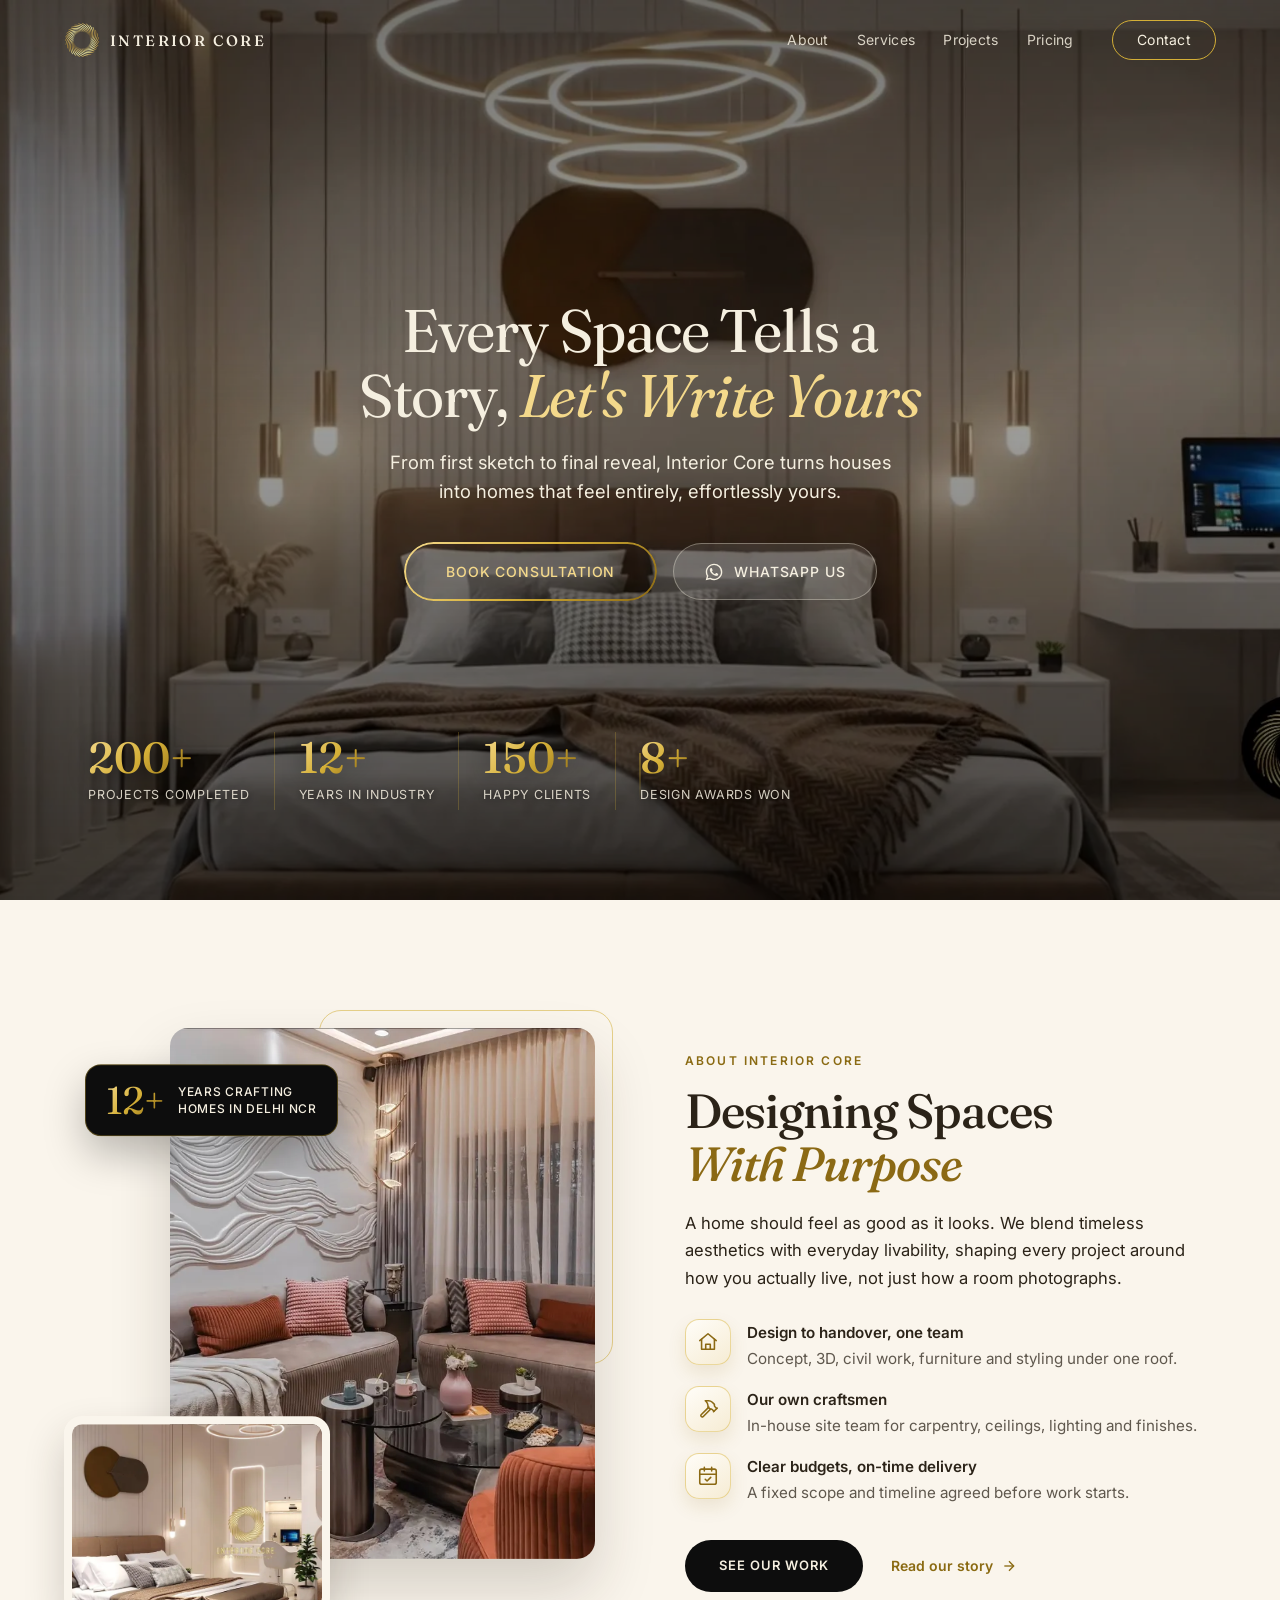
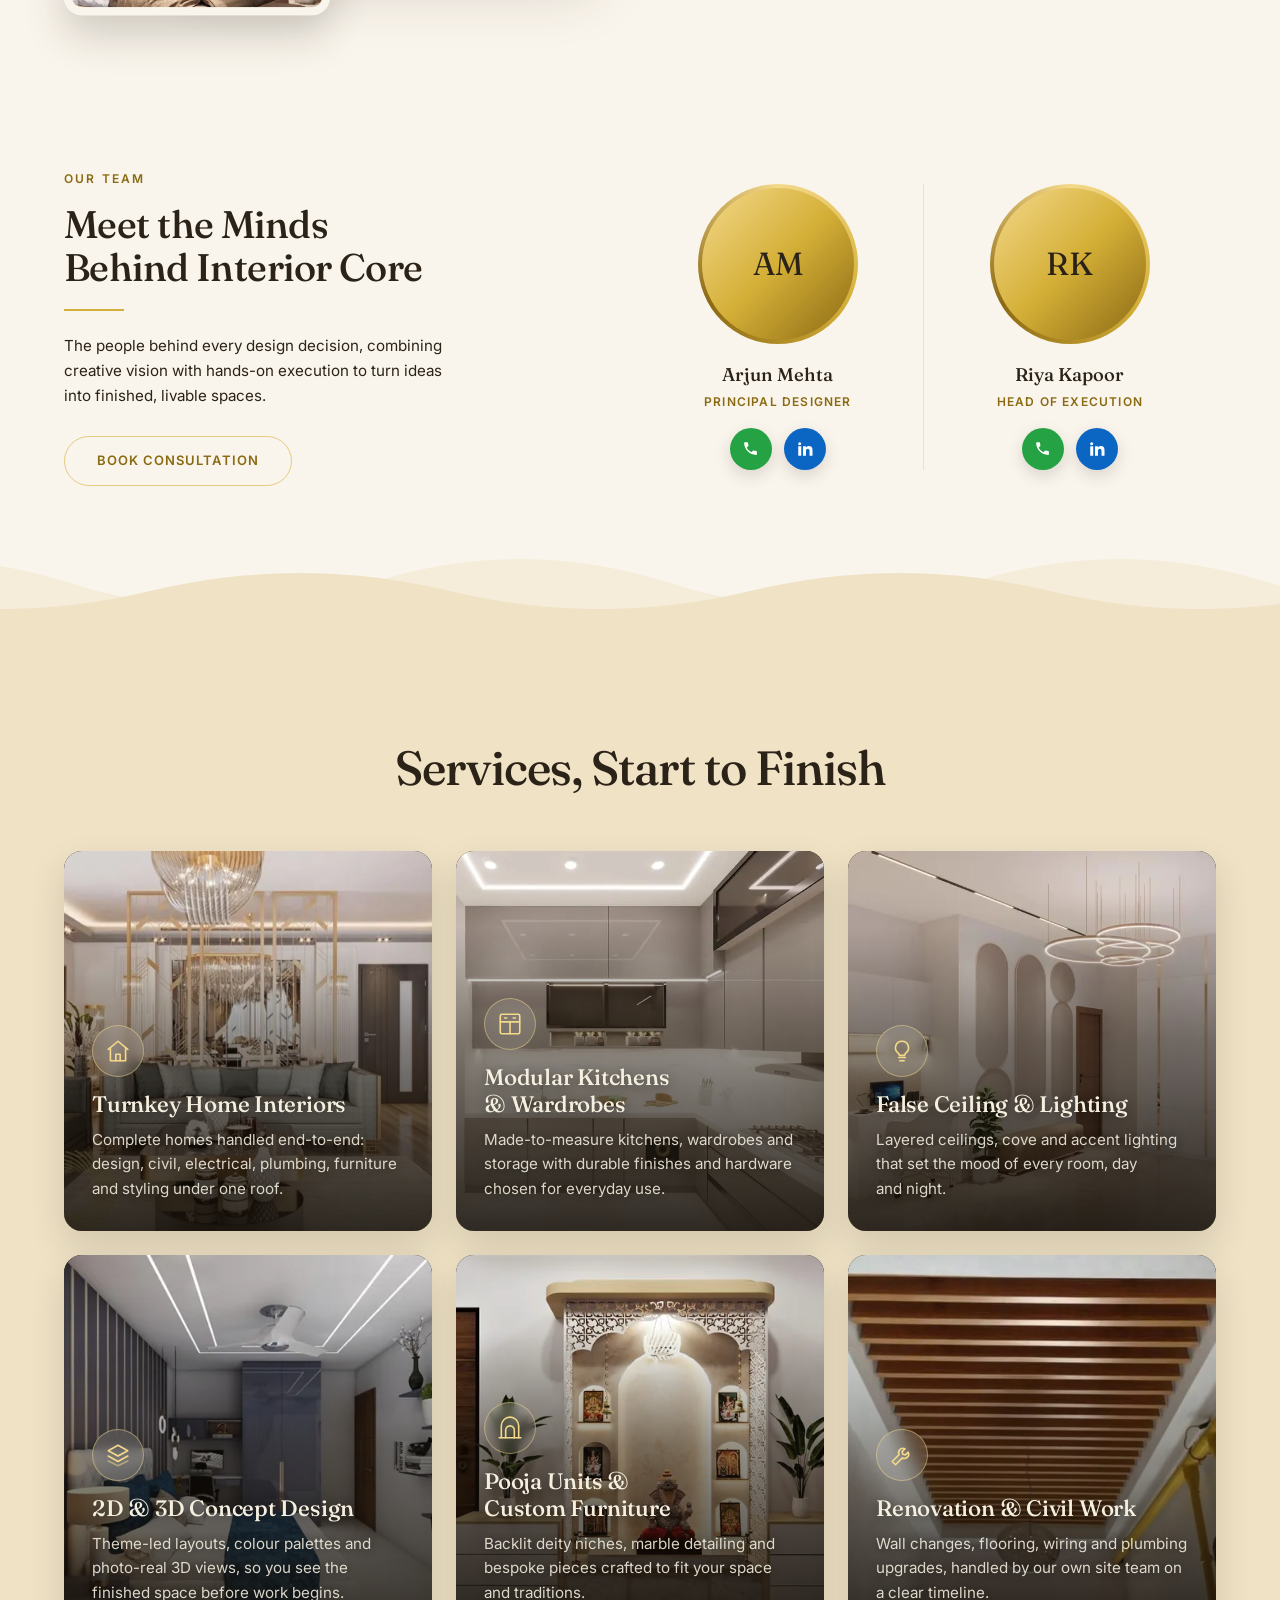
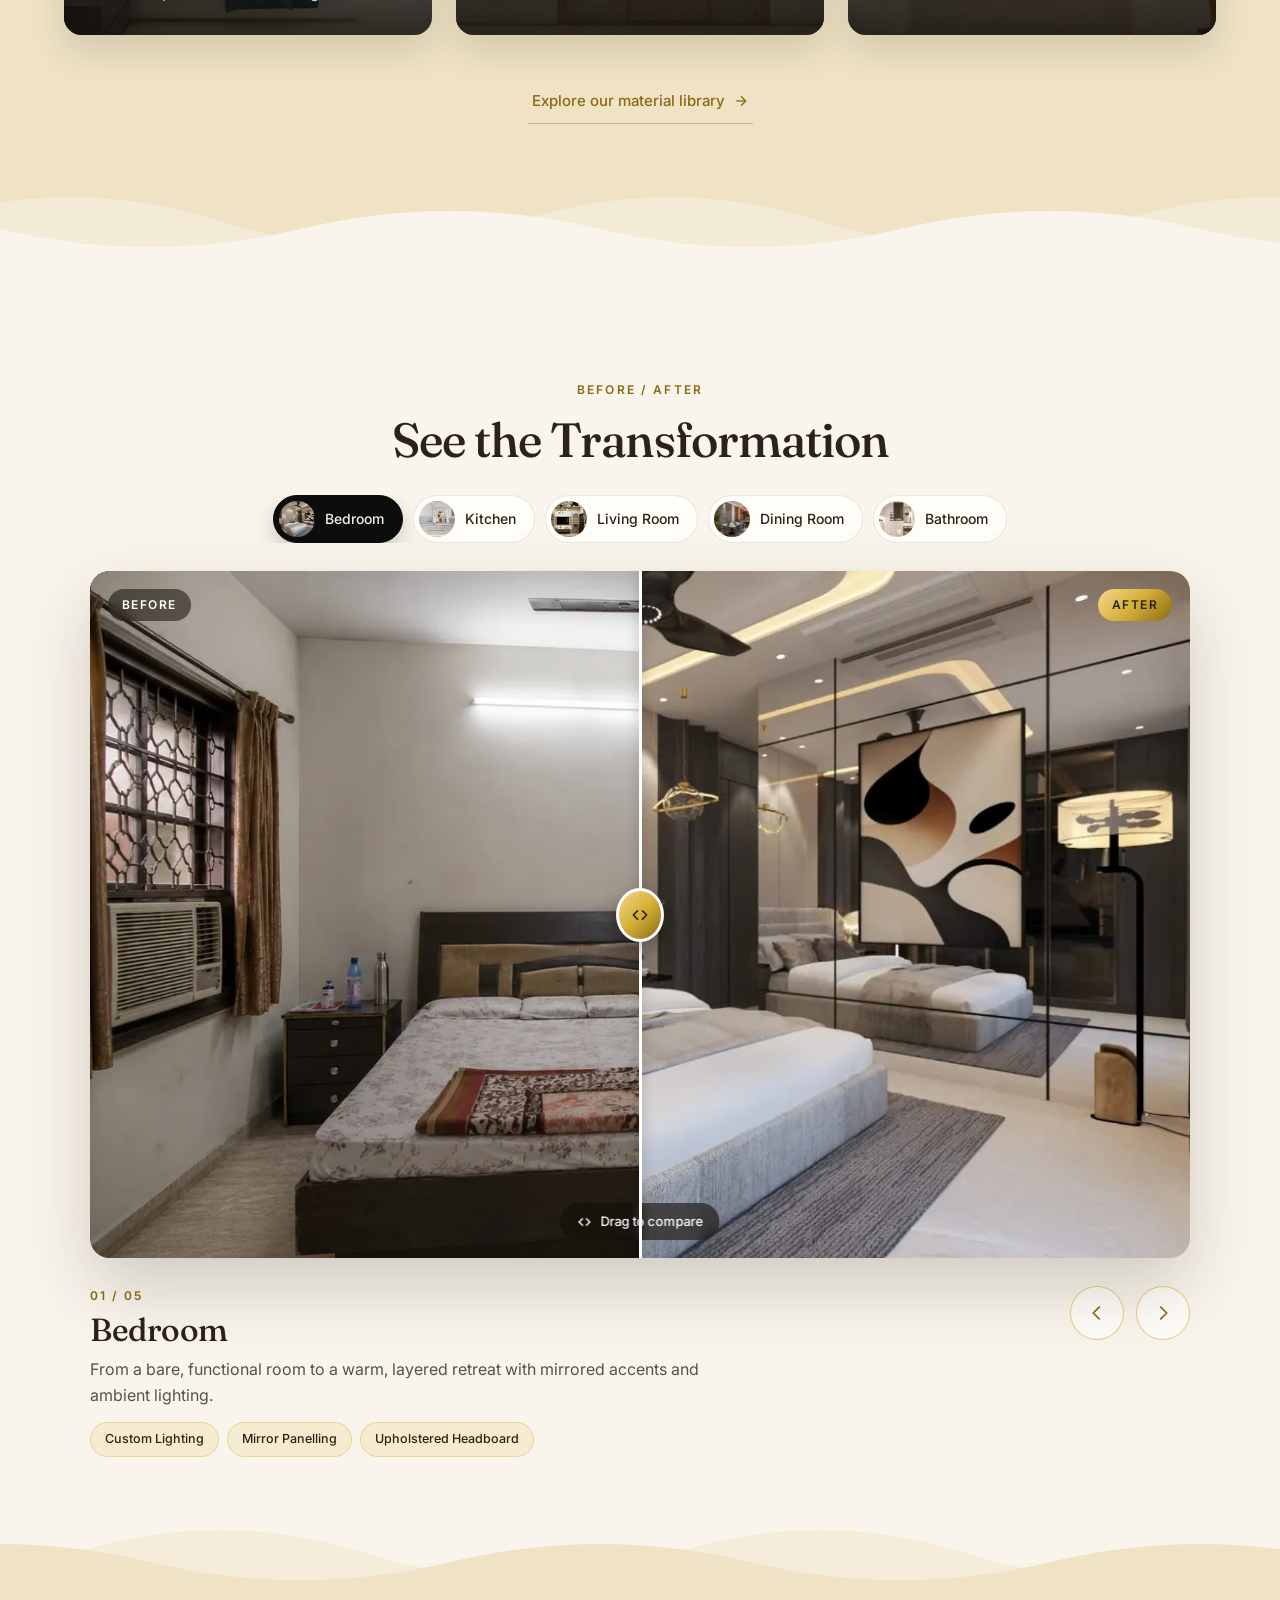
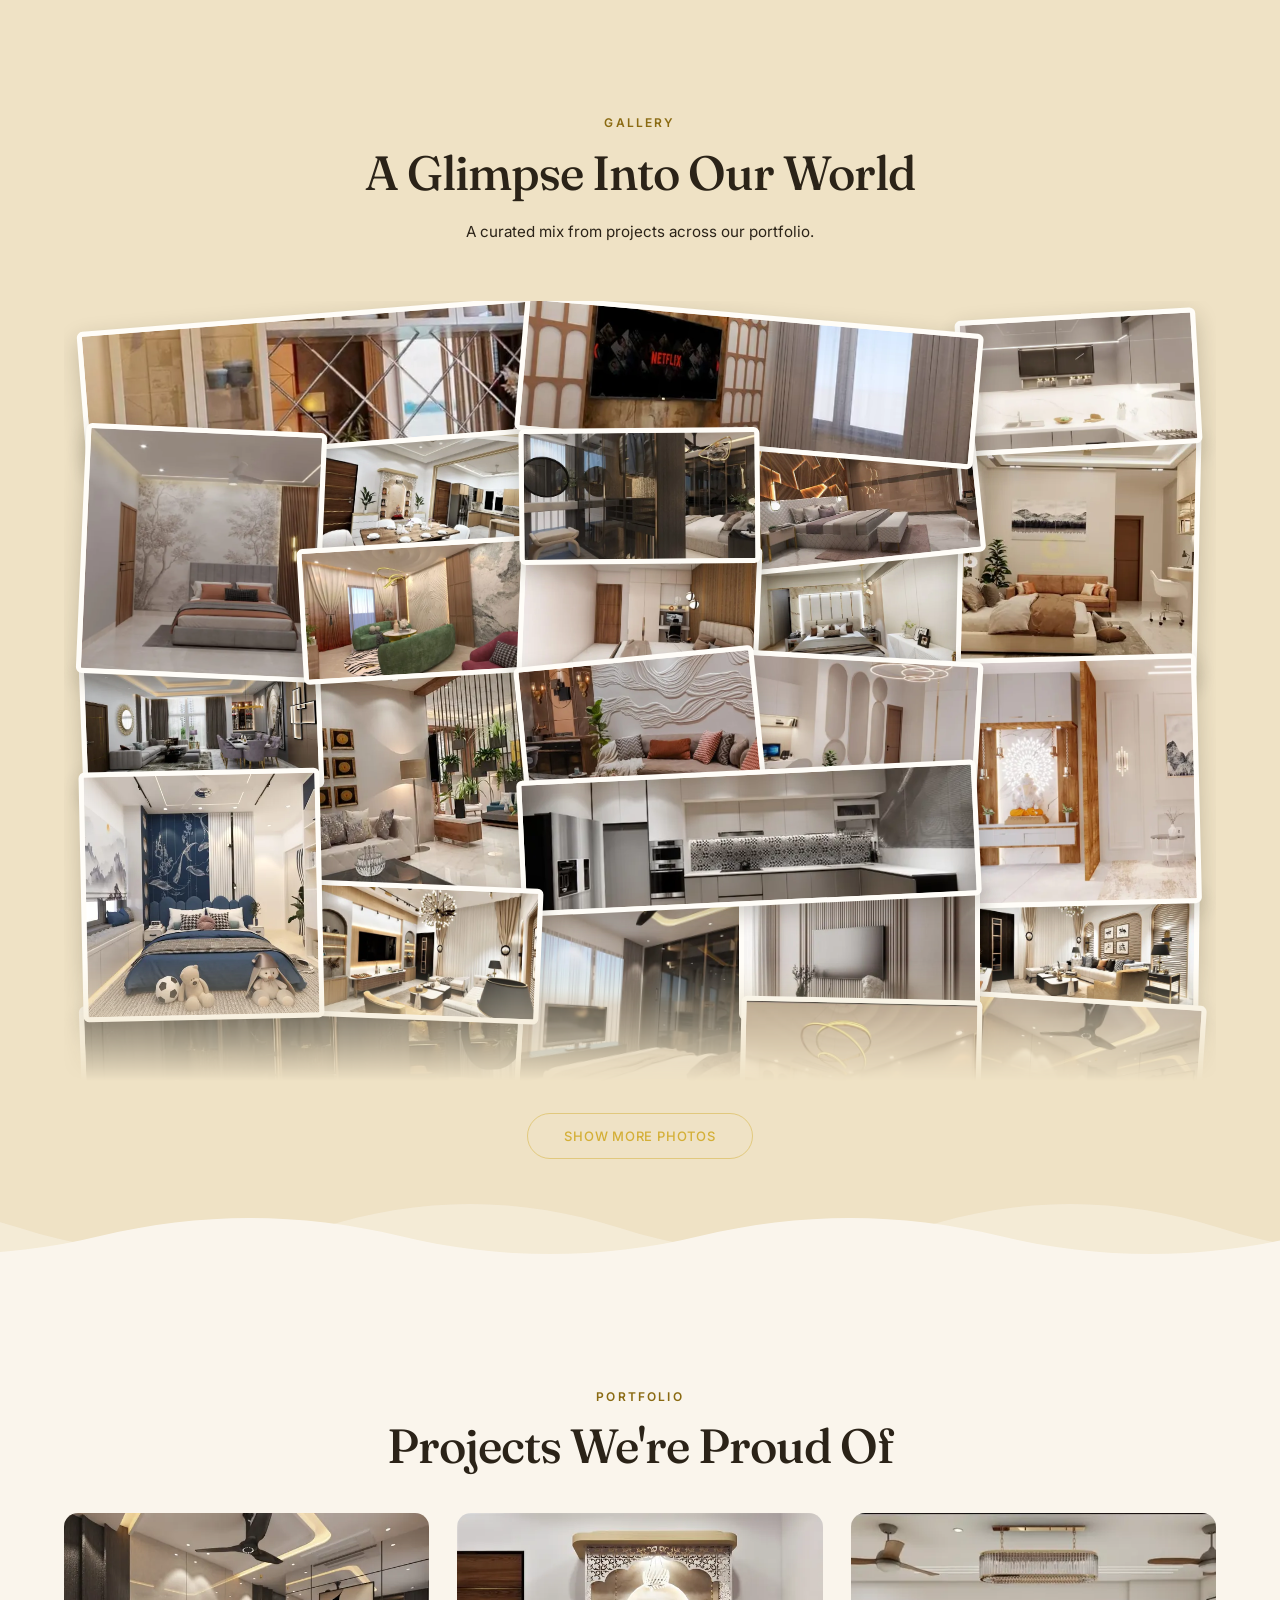
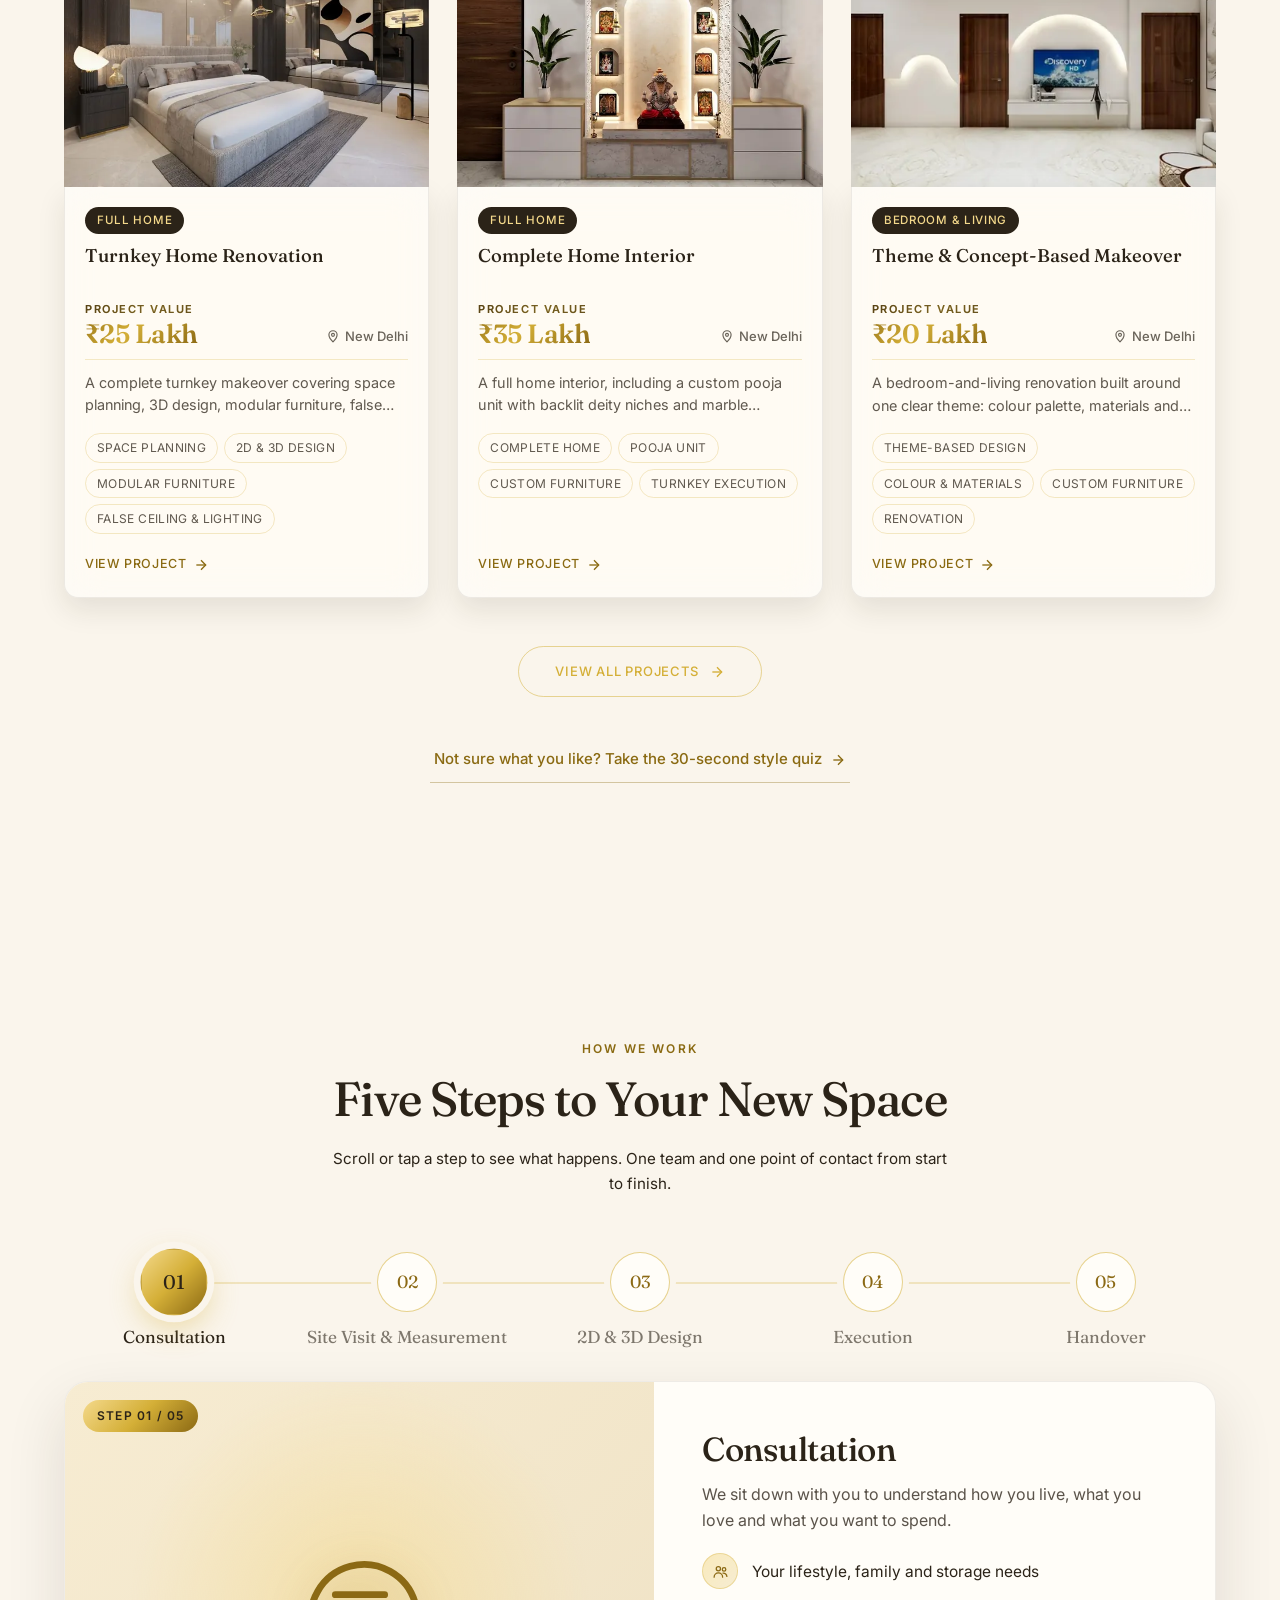
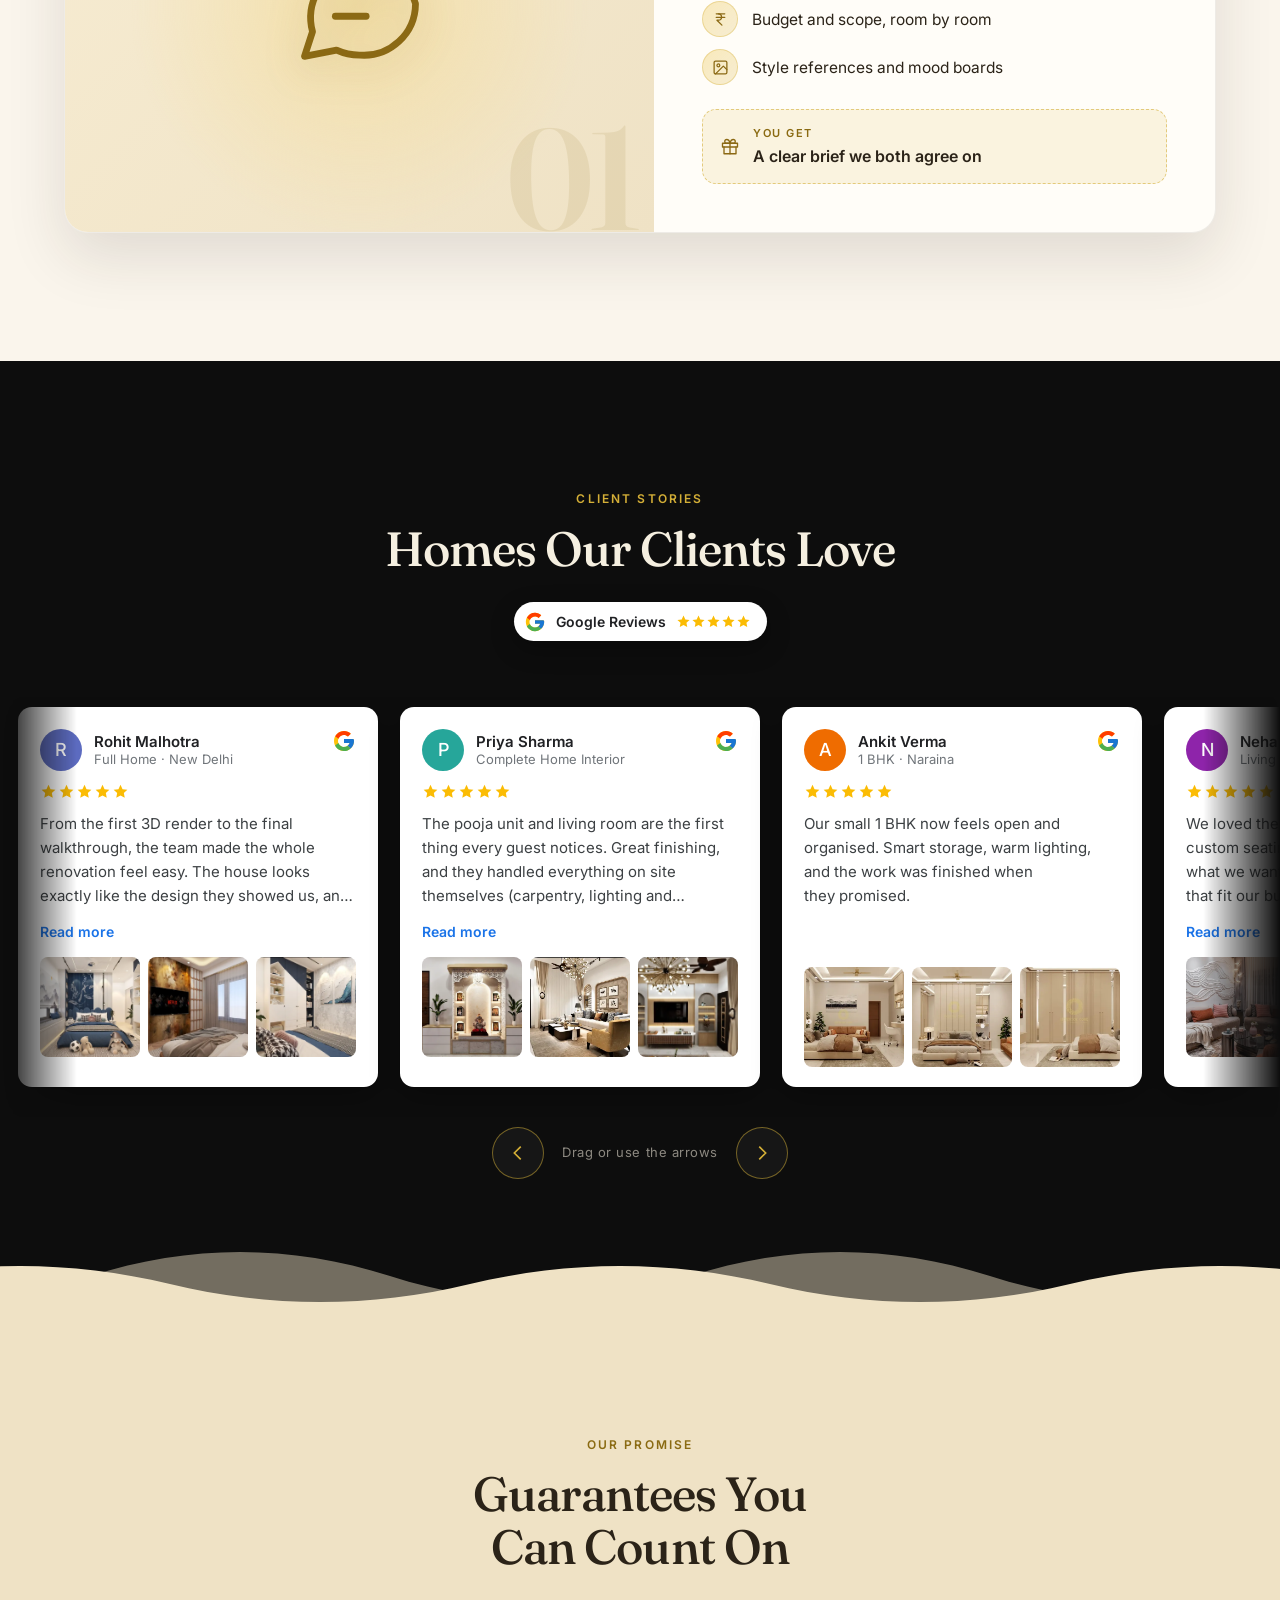
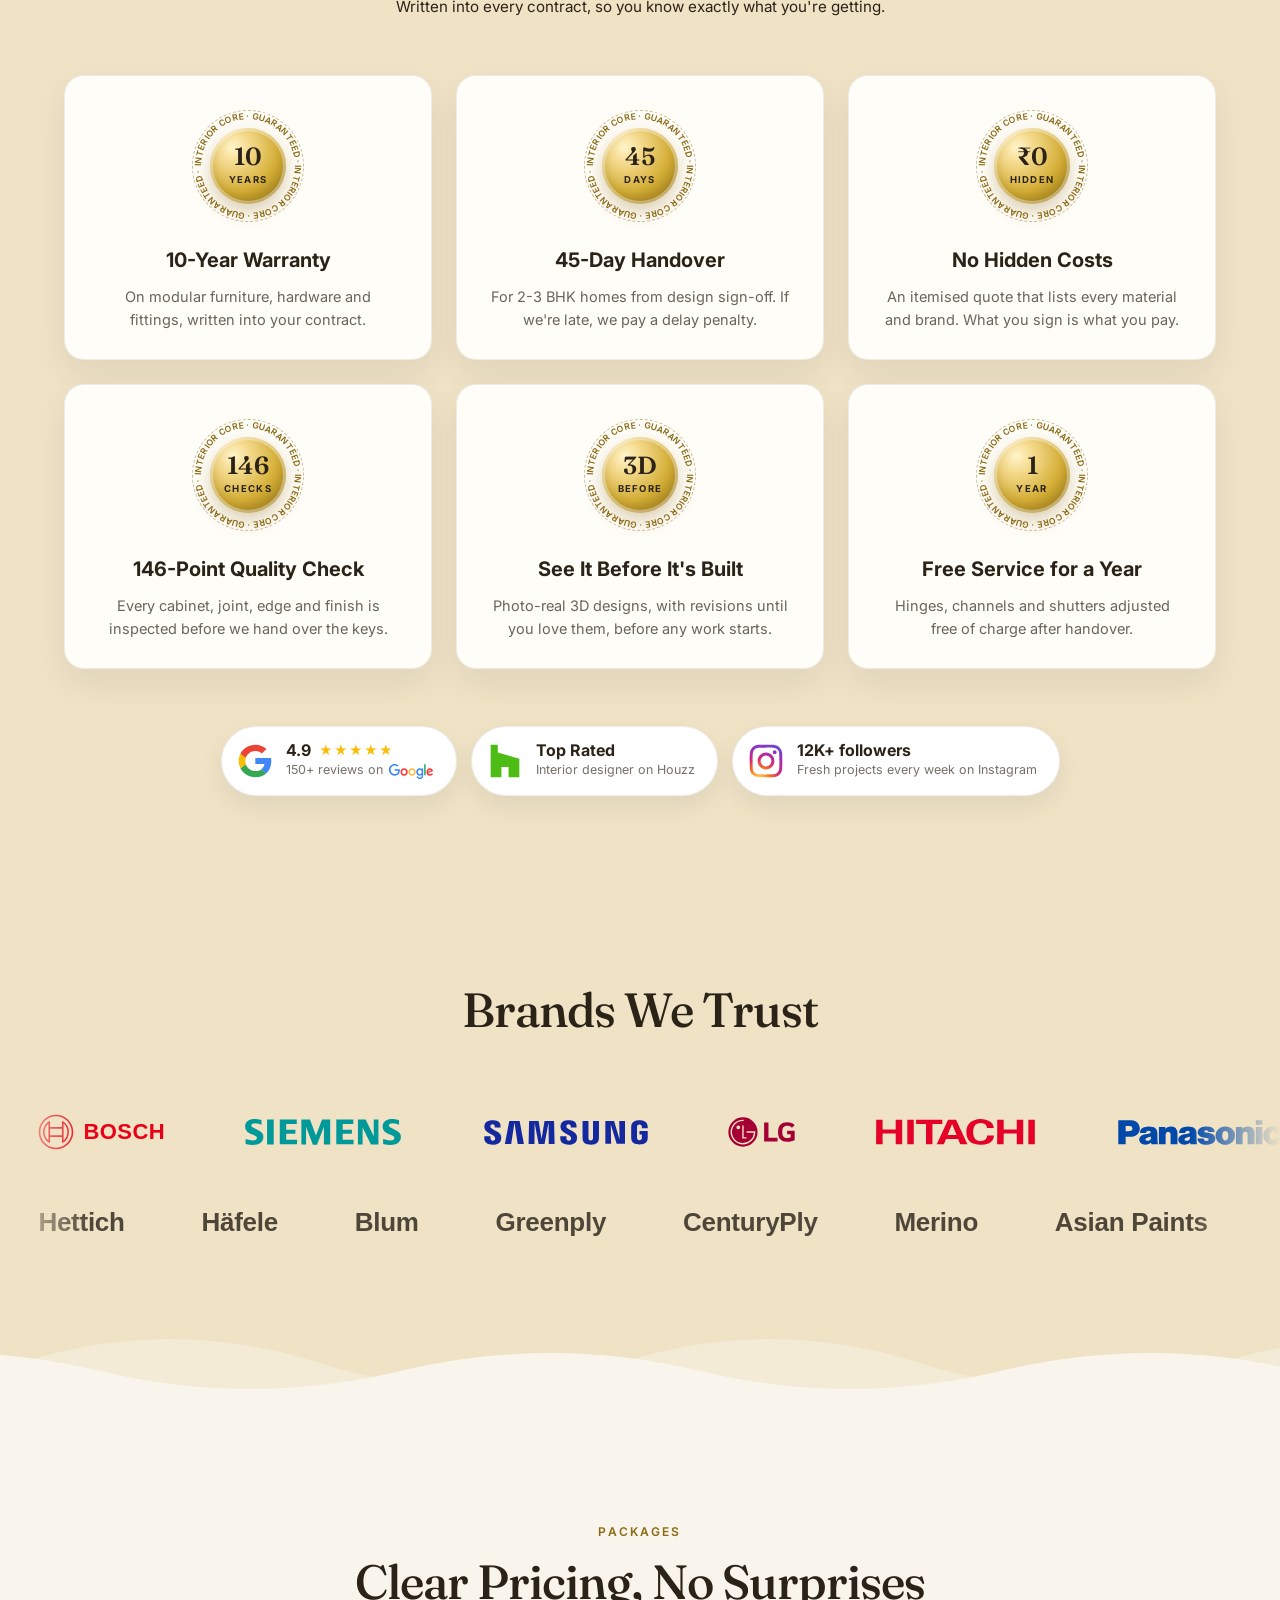
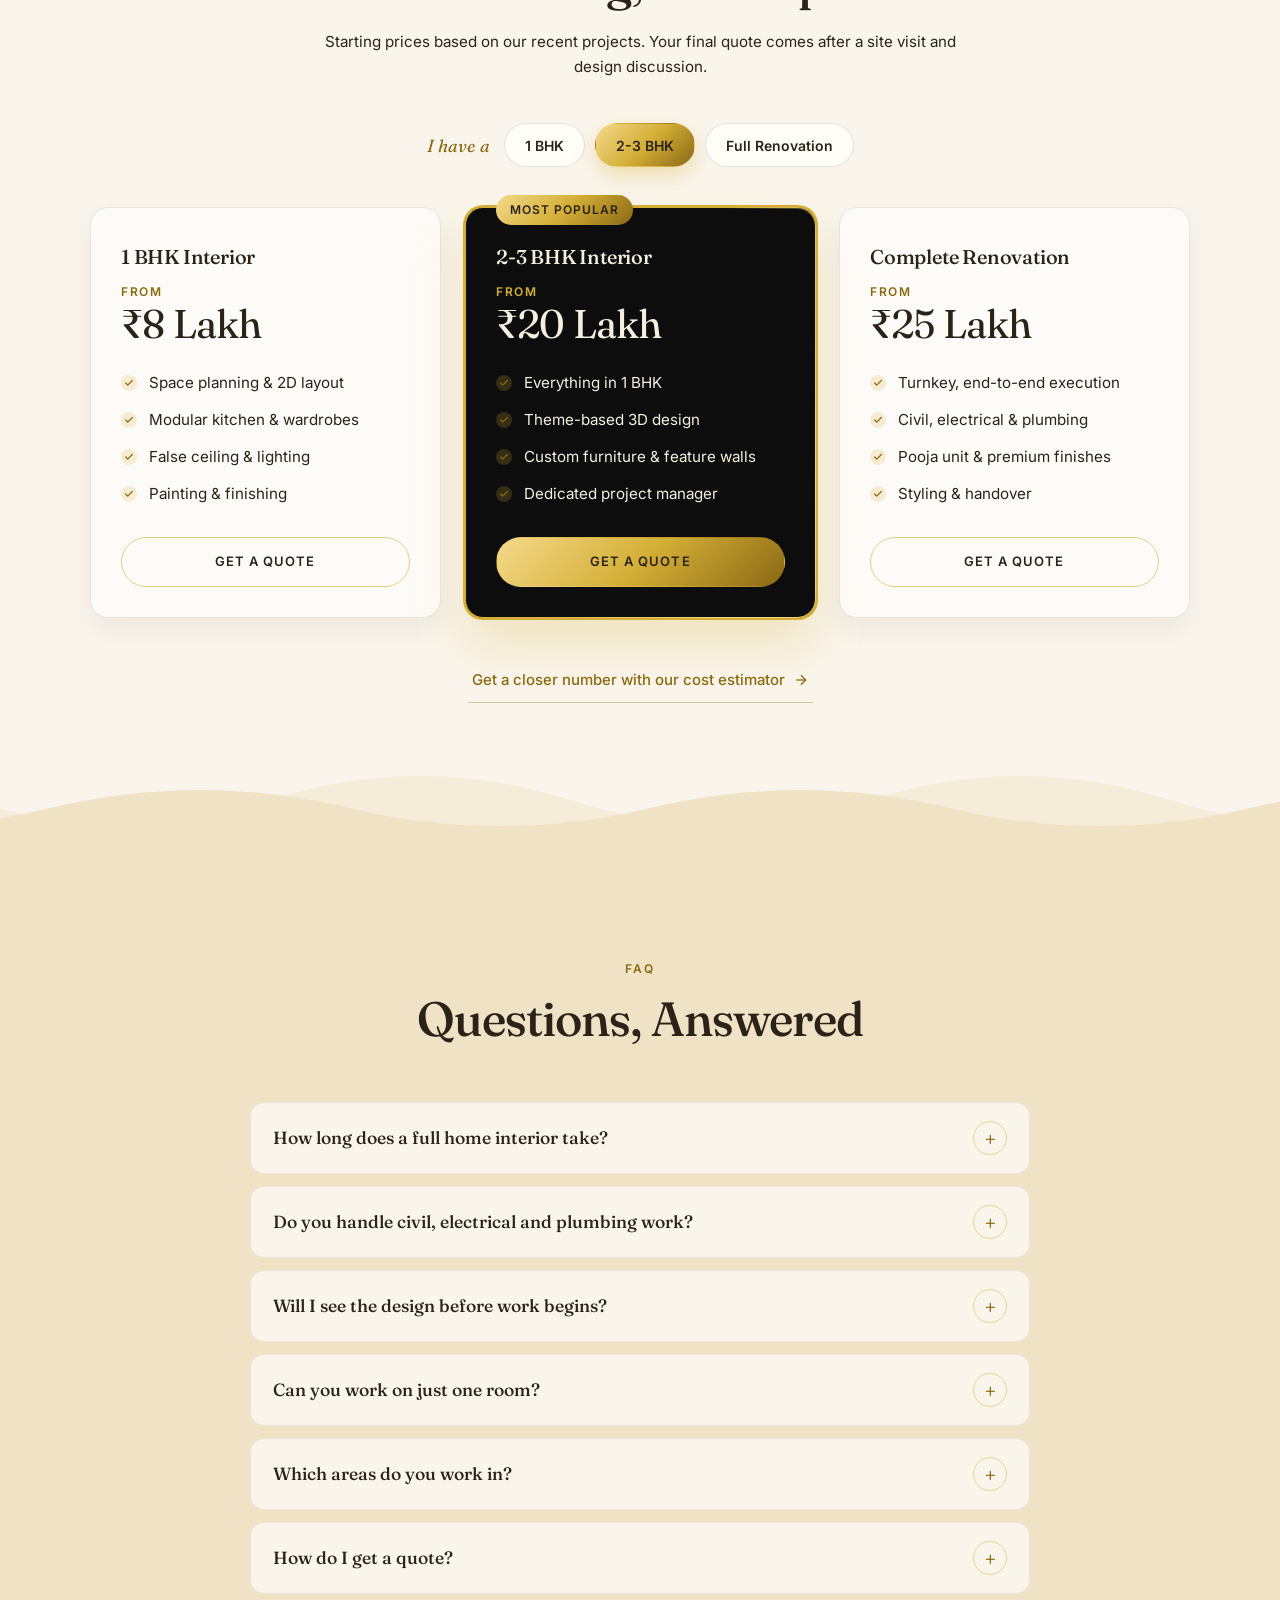
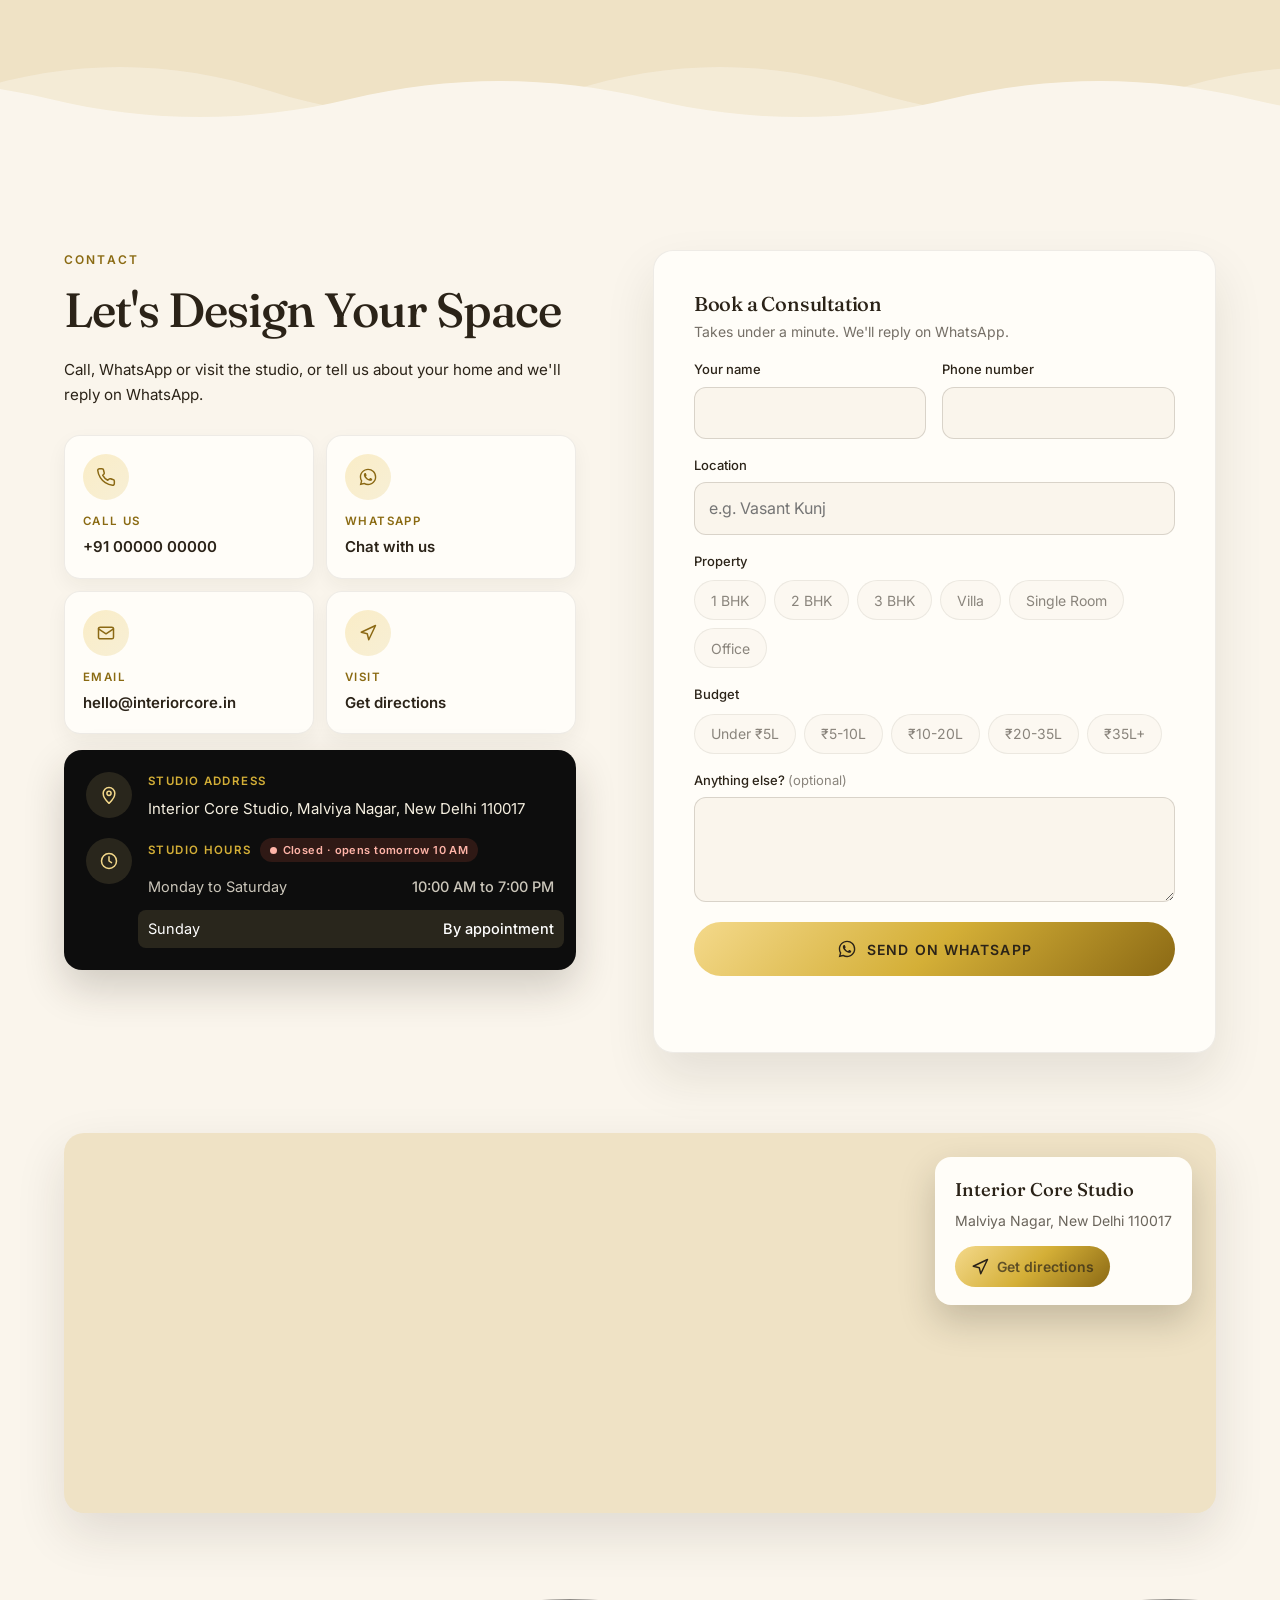
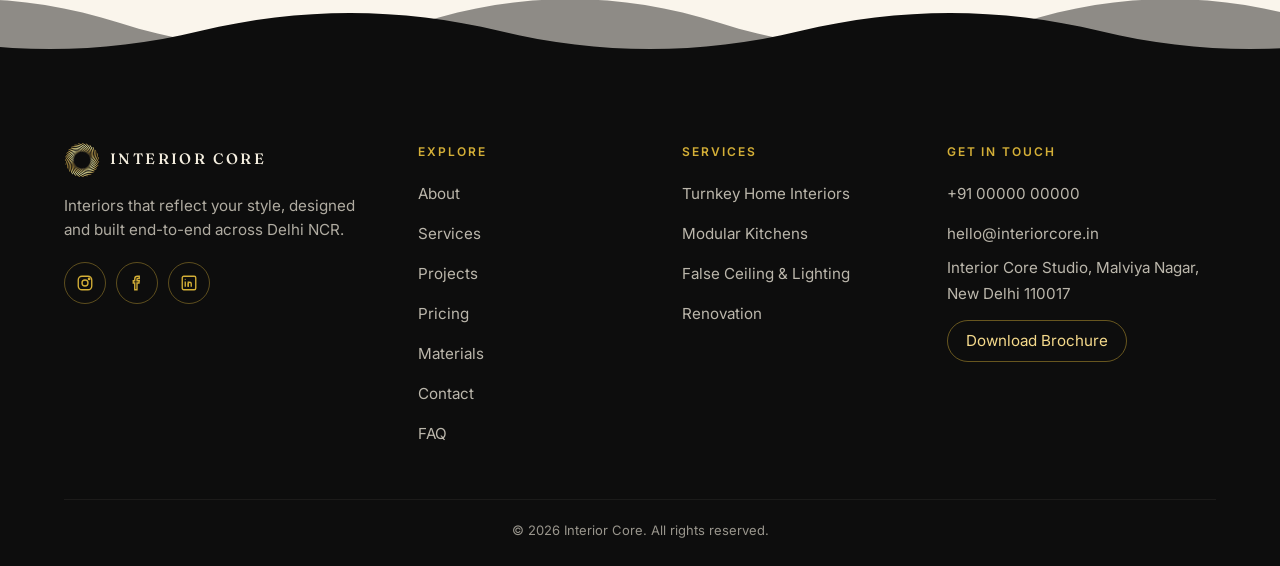
==== commit 1e2ae52b: "Mobile menu: compact drop-down panel instead of full screen On phones and tablets the menu now drops" ====
--- a/index.html
+++ b/index.html
@@ -16,7 +16,7 @@
 <link rel="preload" as="image" href="img/hero/poster-960.webp" media="(max-width: 767px)">
 <link rel="preconnect" href="https://www.google.com">
 <link rel="preconnect" href="https://maps.gstatic.com" crossorigin>
-<link rel="stylesheet" href="css/style.css?v=20261008r">
+<link rel="stylesheet" href="css/style.css?v=20261008s">
 <script>(function(d){try{if(!("onpagereveal" in window))d.classList.add("no-vt");if(!sessionStorage.getItem("icIntro")&&!matchMedia("(prefers-reduced-motion: reduce)").matches){d.classList.add("ic-intro");sessionStorage.setItem("icIntro","1")}}catch(e){}})(document.documentElement)</script>
 </head>
 <body>
@@ -857,18 +857,18 @@
 <!-- Floating WhatsApp button (all screen sizes) -->
 <a href="#contact" class="wa-float" data-ic-wa aria-label="Chat on WhatsApp"><svg viewBox="0 0 24 24" width="20" height="20" fill="currentColor" aria-hidden="true"><path d="M12.04 2C6.58 2 2.13 6.45 2.13 11.91c0 1.75.46 3.45 1.32 4.95L2.05 22l5.25-1.38a9.9 9.9 0 0 0 4.74 1.21h.01c5.46 0 9.91-4.45 9.91-9.91 0-2.65-1.03-5.14-2.9-7.01A9.82 9.82 0 0 0 12.04 2Zm0 18.15h-.01a8.23 8.23 0 0 1-4.19-1.15l-.3-.18-3.12.82.83-3.04-.2-.31a8.2 8.2 0 0 1-1.26-4.38c0-4.54 3.7-8.23 8.25-8.23 2.2 0 4.27.86 5.83 2.42a8.18 8.18 0 0 1 2.41 5.83c0 4.54-3.7 8.22-8.24 8.22Zm4.52-6.16c-.25-.12-1.47-.72-1.69-.81-.23-.08-.39-.12-.56.13-.16.25-.64.81-.79.97-.14.17-.29.19-.54.06-.25-.12-1.05-.39-1.99-1.23-.74-.66-1.23-1.47-1.38-1.72-.14-.25-.02-.38.11-.51.11-.11.25-.29.37-.43.13-.15.17-.25.25-.42.08-.16.04-.31-.02-.43-.06-.13-.56-1.35-.76-1.84-.2-.48-.41-.42-.56-.43h-.48c-.17 0-.43.06-.66.31-.22.25-.86.85-.86 2.07 0 1.22.89 2.4 1.01 2.56.12.17 1.75 2.67 4.23 3.74.59.26 1.05.41 1.41.52.59.19 1.13.16 1.56.1.48-.07 1.47-.6 1.67-1.18.21-.58.21-1.07.14-1.18-.06-.1-.22-.16-.47-.28Z"/></svg></a>
 
-<script src="js/transitions.js?v=20261008r"></script>
-<script src="js/config.js?v=20261008r"></script>
-<script src="js/data.js?v=20261008r"></script>
-<script src="js/lightbox.js?v=20261008r"></script>
-<script src="js/before-after.js?v=20261008r"></script>
-<script src="js/gallery.js?v=20261008r"></script>
-<script src="js/portfolio.js?v=20261008r"></script>
-<script src="js/reviews.js?v=20261008r"></script>
-<script src="js/pricing.js?v=20261008r"></script>
-<script src="js/faq.js?v=20261008r"></script>
-<script src="js/contact.js?v=20261008r"></script>
-<script src="js/process.js?v=20261008r"></script>
-<script src="js/main.js?v=20261008r"></script>
+<script src="js/transitions.js?v=20261008s"></script>
+<script src="js/config.js?v=20261008s"></script>
+<script src="js/data.js?v=20261008s"></script>
+<script src="js/lightbox.js?v=20261008s"></script>
+<script src="js/before-after.js?v=20261008s"></script>
+<script src="js/gallery.js?v=20261008s"></script>
+<script src="js/portfolio.js?v=20261008s"></script>
+<script src="js/reviews.js?v=20261008s"></script>
+<script src="js/pricing.js?v=20261008s"></script>
+<script src="js/faq.js?v=20261008s"></script>
+<script src="js/contact.js?v=20261008s"></script>
+<script src="js/process.js?v=20261008s"></script>
+<script src="js/main.js?v=20261008s"></script>
 </body>
 </html>
--- a/css/style.css
+++ b/css/style.css
@@ -182,7 +182,8 @@
   transition: transform 0.3s ease, opacity 0.3s ease, background 0.3s ease;
 }
 
-/* Mobile / tablet menu: full-screen panel under the logo and close button */
+/* Mobile / tablet menu: a compact panel that drops down under the logo
+   and close button, with the page dimmed behind it */
 @media (max-width: 1023px) {
   #site-nav { padding-top: 12px; padding-bottom: 12px; }
 
@@ -195,45 +196,58 @@
   .nav-toggle { display: flex; }
 
   .nav-links {
-    position: fixed;
+    position: absolute;
     top: 0;
     left: 0;
+    right: 0;
     z-index: 1;
-    width: 100%;
-    height: 100vh;
-    height: 100dvh;
     flex-direction: column;
-    justify-content: center;
-    gap: 6px;
-    padding: 88px 24px calc(32px + env(safe-area-inset-bottom));
+    align-items: stretch;
+    gap: 0;
+    max-height: 100vh;
+    max-height: 100dvh;
+    overflow-y: auto;
+    padding: 76px clamp(20px, 5vw, 64px) 22px;
     background: var(--ic-bg);
     color: var(--ic-ink);
     font-family: var(--font-display);
-    font-size: 1.6rem;
+    font-size: 1.3rem;
+    border-radius: 0 0 24px 24px;
+    box-shadow: 0 24px 50px rgba(0, 0, 0, 0.18), 0 0 0 100vmax rgba(13, 13, 13, 0);
     opacity: 0;
     visibility: hidden;
-    transform: translateY(-12px);
-    transition: opacity 0.3s ease, transform 0.3s ease, visibility 0s linear 0.3s;
+    transform: translateY(-16px);
+    transition: opacity 0.3s ease, transform 0.35s cubic-bezier(0.22, 1, 0.36, 1), box-shadow 0.3s ease, visibility 0s linear 0.35s;
   }
 
   .nav-links.open {
     opacity: 1;
     visibility: visible;
     transform: none;
-    transition: opacity 0.3s ease, transform 0.3s ease;
+    box-shadow: 0 24px 50px rgba(0, 0, 0, 0.18), 0 0 0 100vmax rgba(13, 13, 13, 0.45);
+    transition: opacity 0.3s ease, transform 0.35s cubic-bezier(0.22, 1, 0.36, 1), box-shadow 0.3s ease;
   }
 
-  .nav-links a {
-    min-height: 52px;
-    padding: 0 24px;
+  .nav-links a:not(.nav-contact-btn) {
+    justify-content: space-between;
+    min-height: 56px;
+    padding: 0 4px;
     opacity: 1;
+    border-bottom: 1px solid rgba(43, 35, 24, 0.08);
+    /* small chevron at the end of each row */
+    background: url("data:image/svg+xml,%3Csvg xmlns='http://www.w3.org/2000/svg' viewBox='0 0 24 24' fill='none' stroke='%23b8963a' stroke-width='2' stroke-linecap='round' stroke-linejoin='round'%3E%3Cpolyline points='9 6 15 12 9 18'/%3E%3C/svg%3E") right 2px center / 18px no-repeat;
   }
 
-  .nav-links a[aria-current="page"]:not(.nav-contact-btn)::after {
-    left: 24px;
-    right: 24px;
-    bottom: 8px;
+  .nav-links a[aria-current="page"]:not(.nav-contact-btn)::after { display: none; }
+
+  .nav-links.open a {
+    animation: nav-item 0.4s cubic-bezier(0.22, 1, 0.36, 1) both;
   }
+
+  .nav-links.open a:nth-child(2) { animation-delay: 0.04s; }
+  .nav-links.open a:nth-child(3) { animation-delay: 0.08s; }
+  .nav-links.open a:nth-child(4) { animation-delay: 0.12s; }
+  .nav-links.open a:nth-child(5) { animation-delay: 0.16s; }
 
   .nav-links .nav-contact-btn {
     margin: 18px 0 0;
@@ -253,6 +267,8 @@
   #site-nav.menu-open .nav-toggle span:nth-child(2) { opacity: 0; }
   #site-nav.menu-open .nav-toggle span:nth-child(3) { transform: translateY(-7px) rotate(-45deg); }
 }
+
+@keyframes nav-item { from { opacity: 0; transform: translateY(-8px); } }
 
 /* ===== Hero ===== */
 #hero {
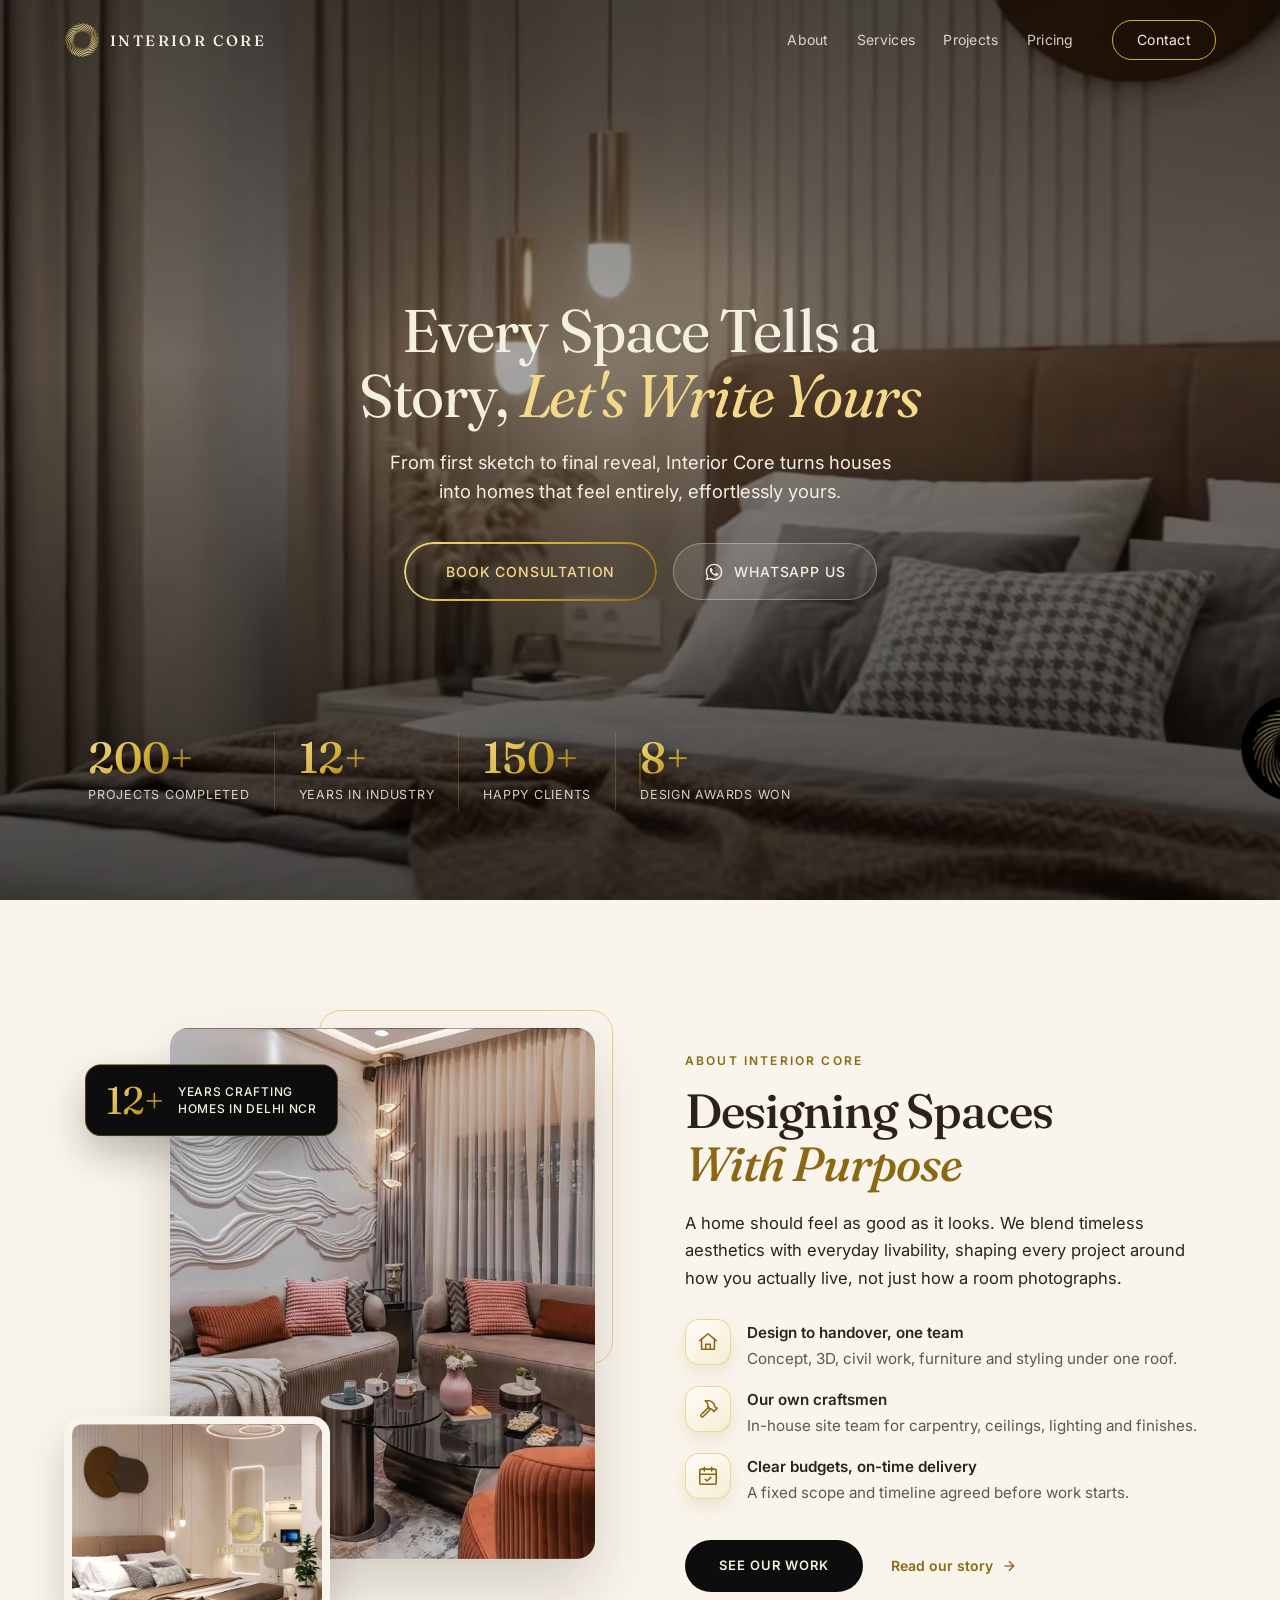
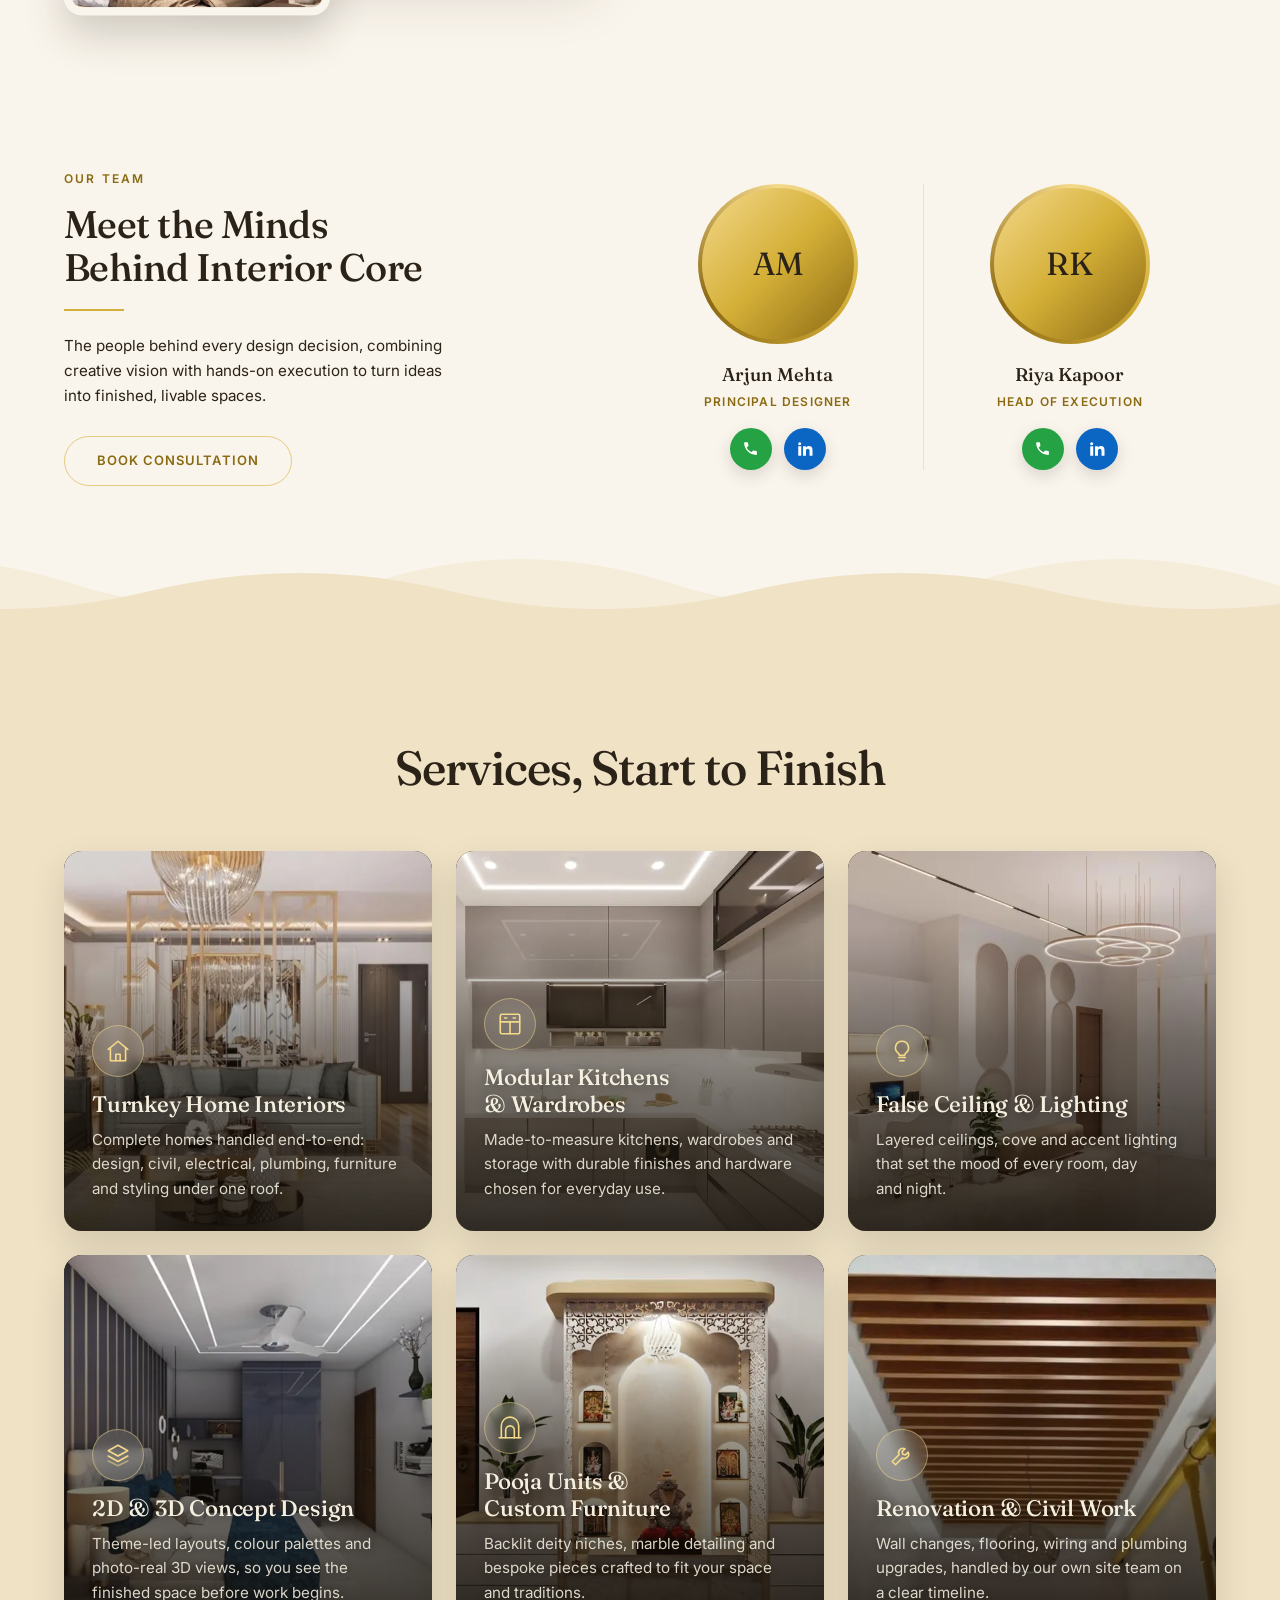
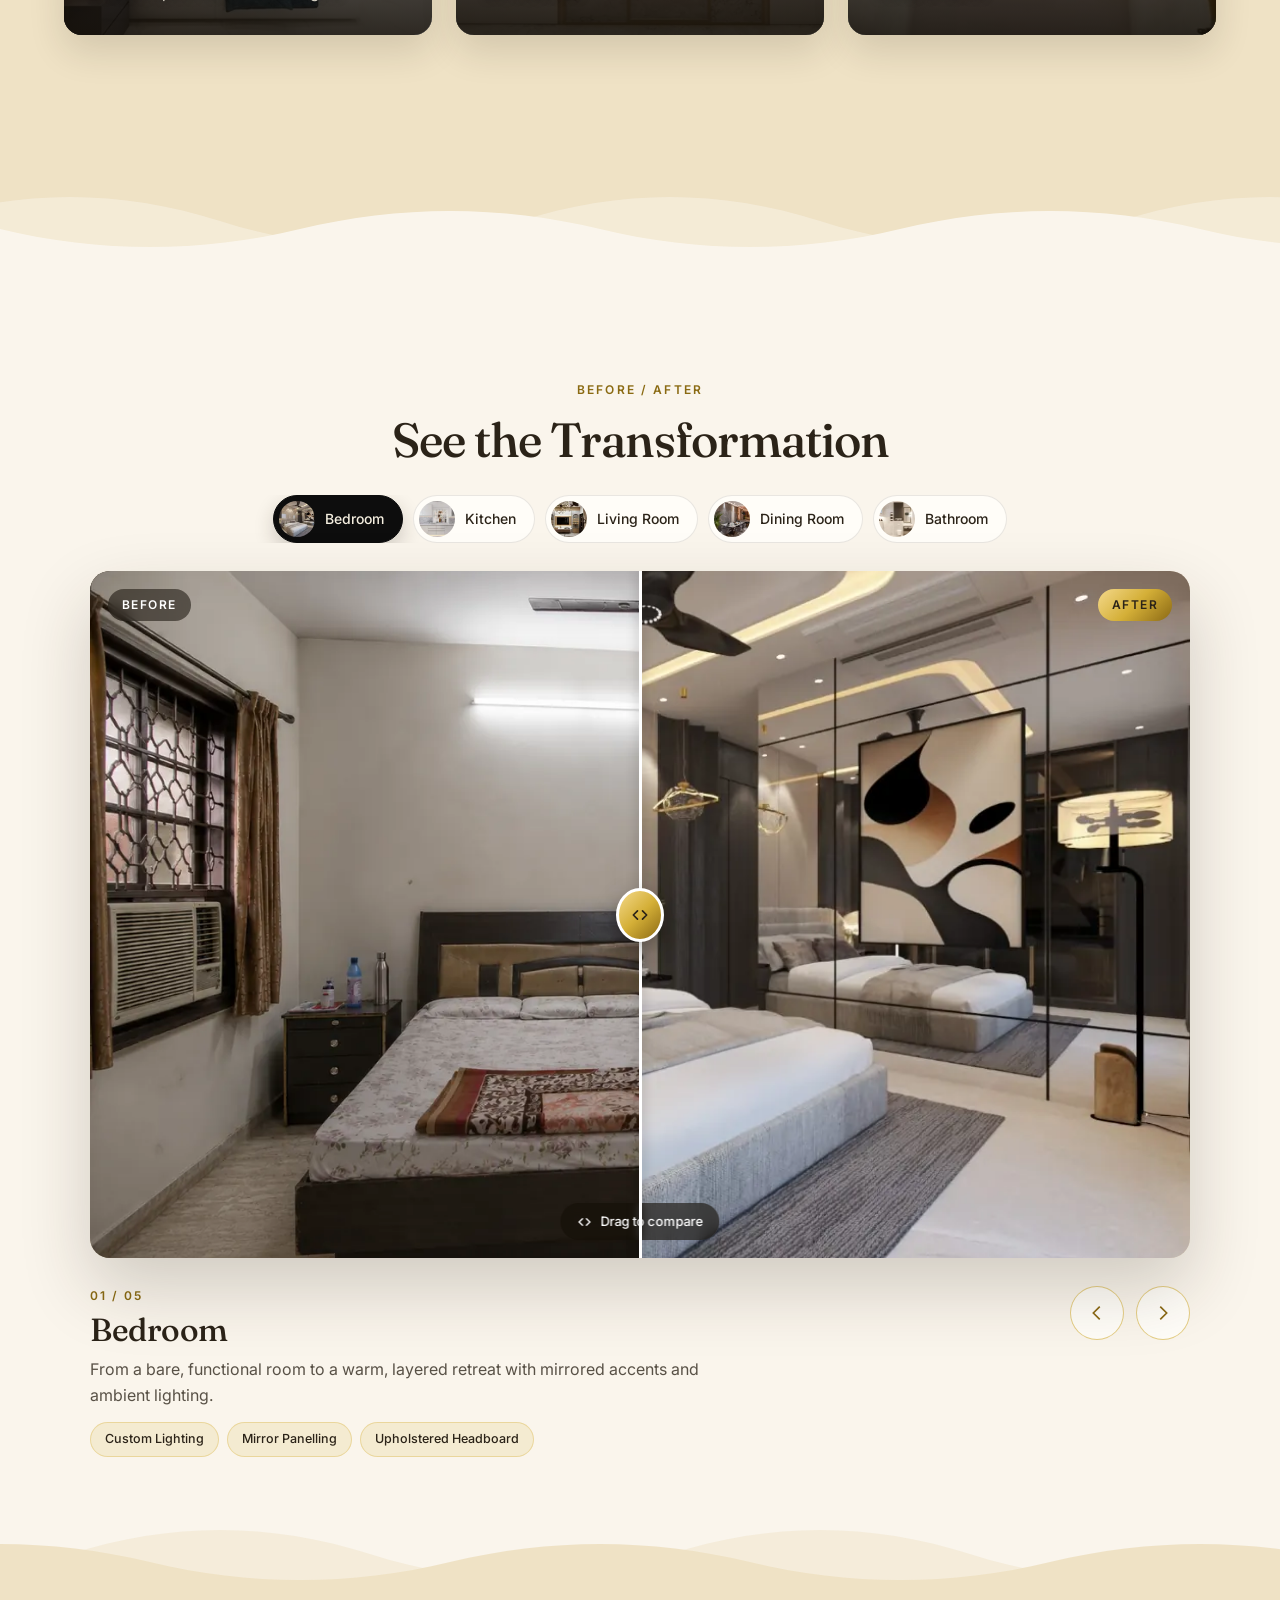
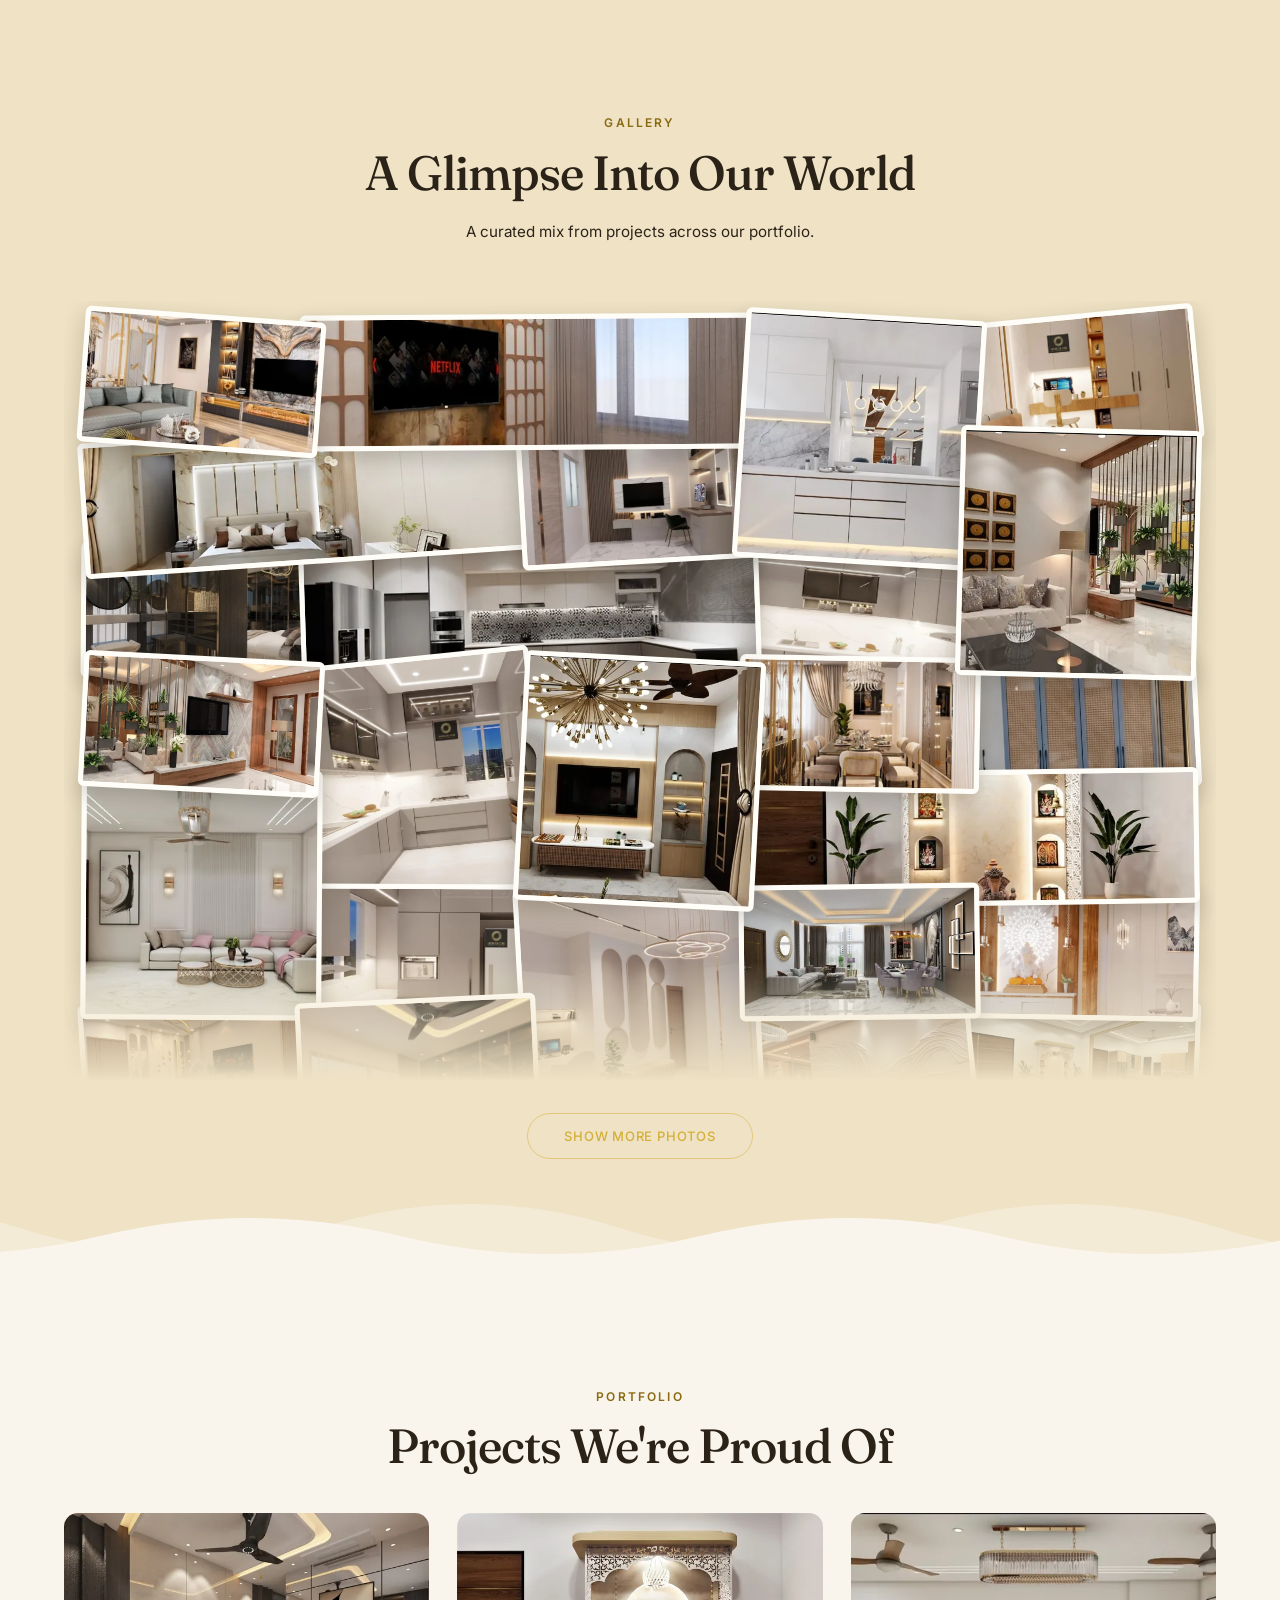
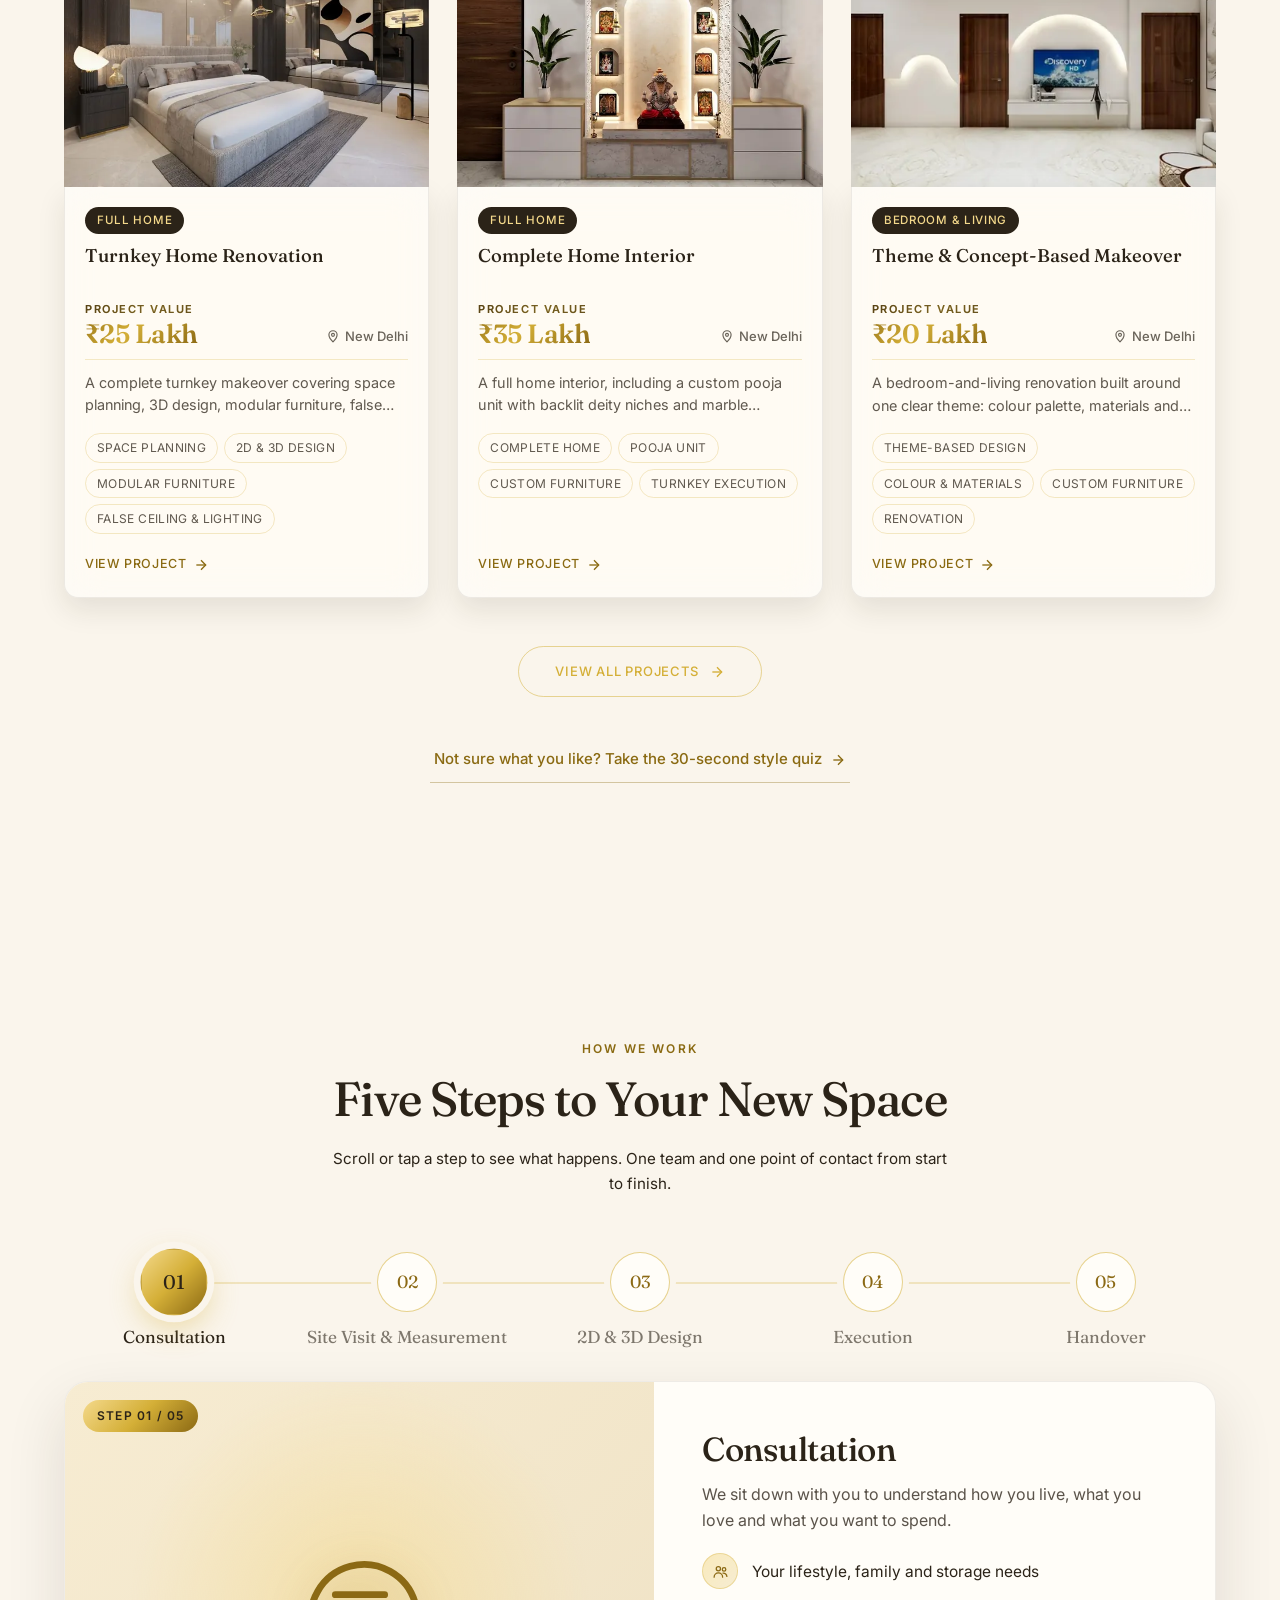
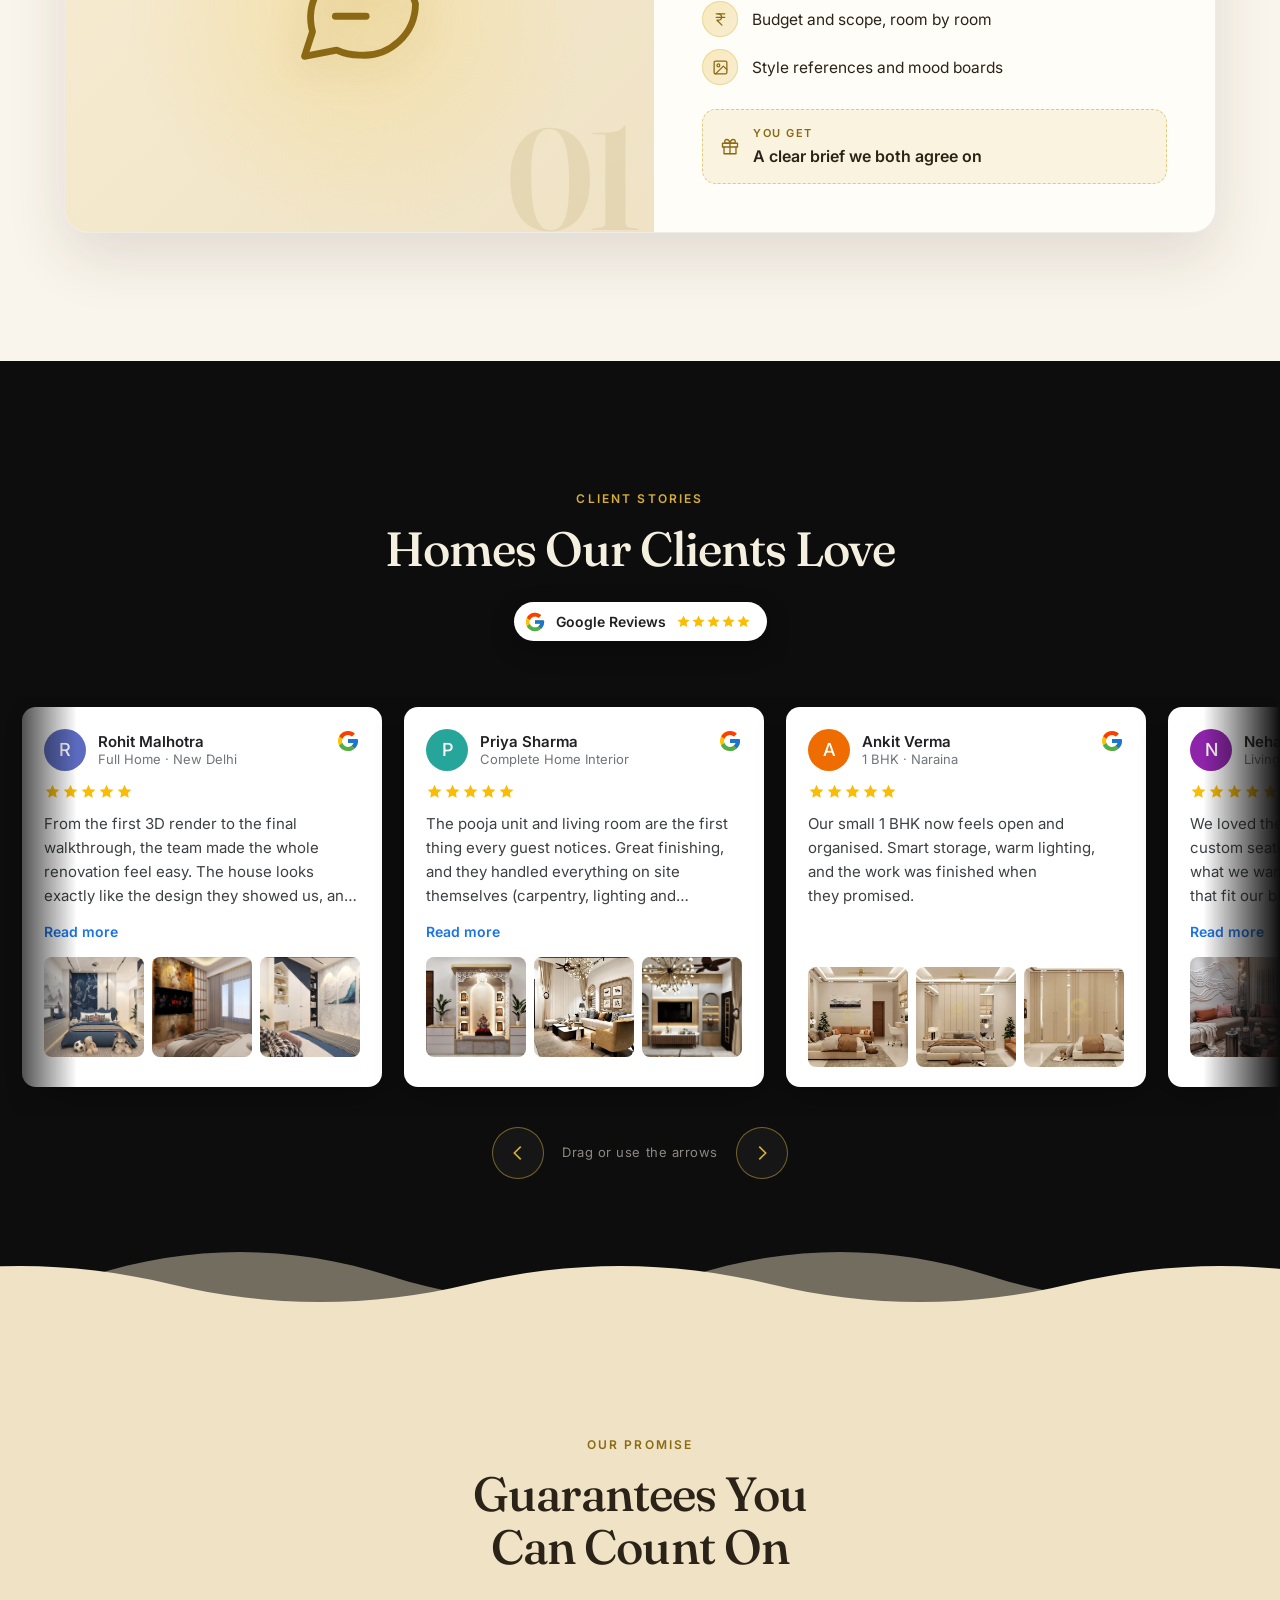
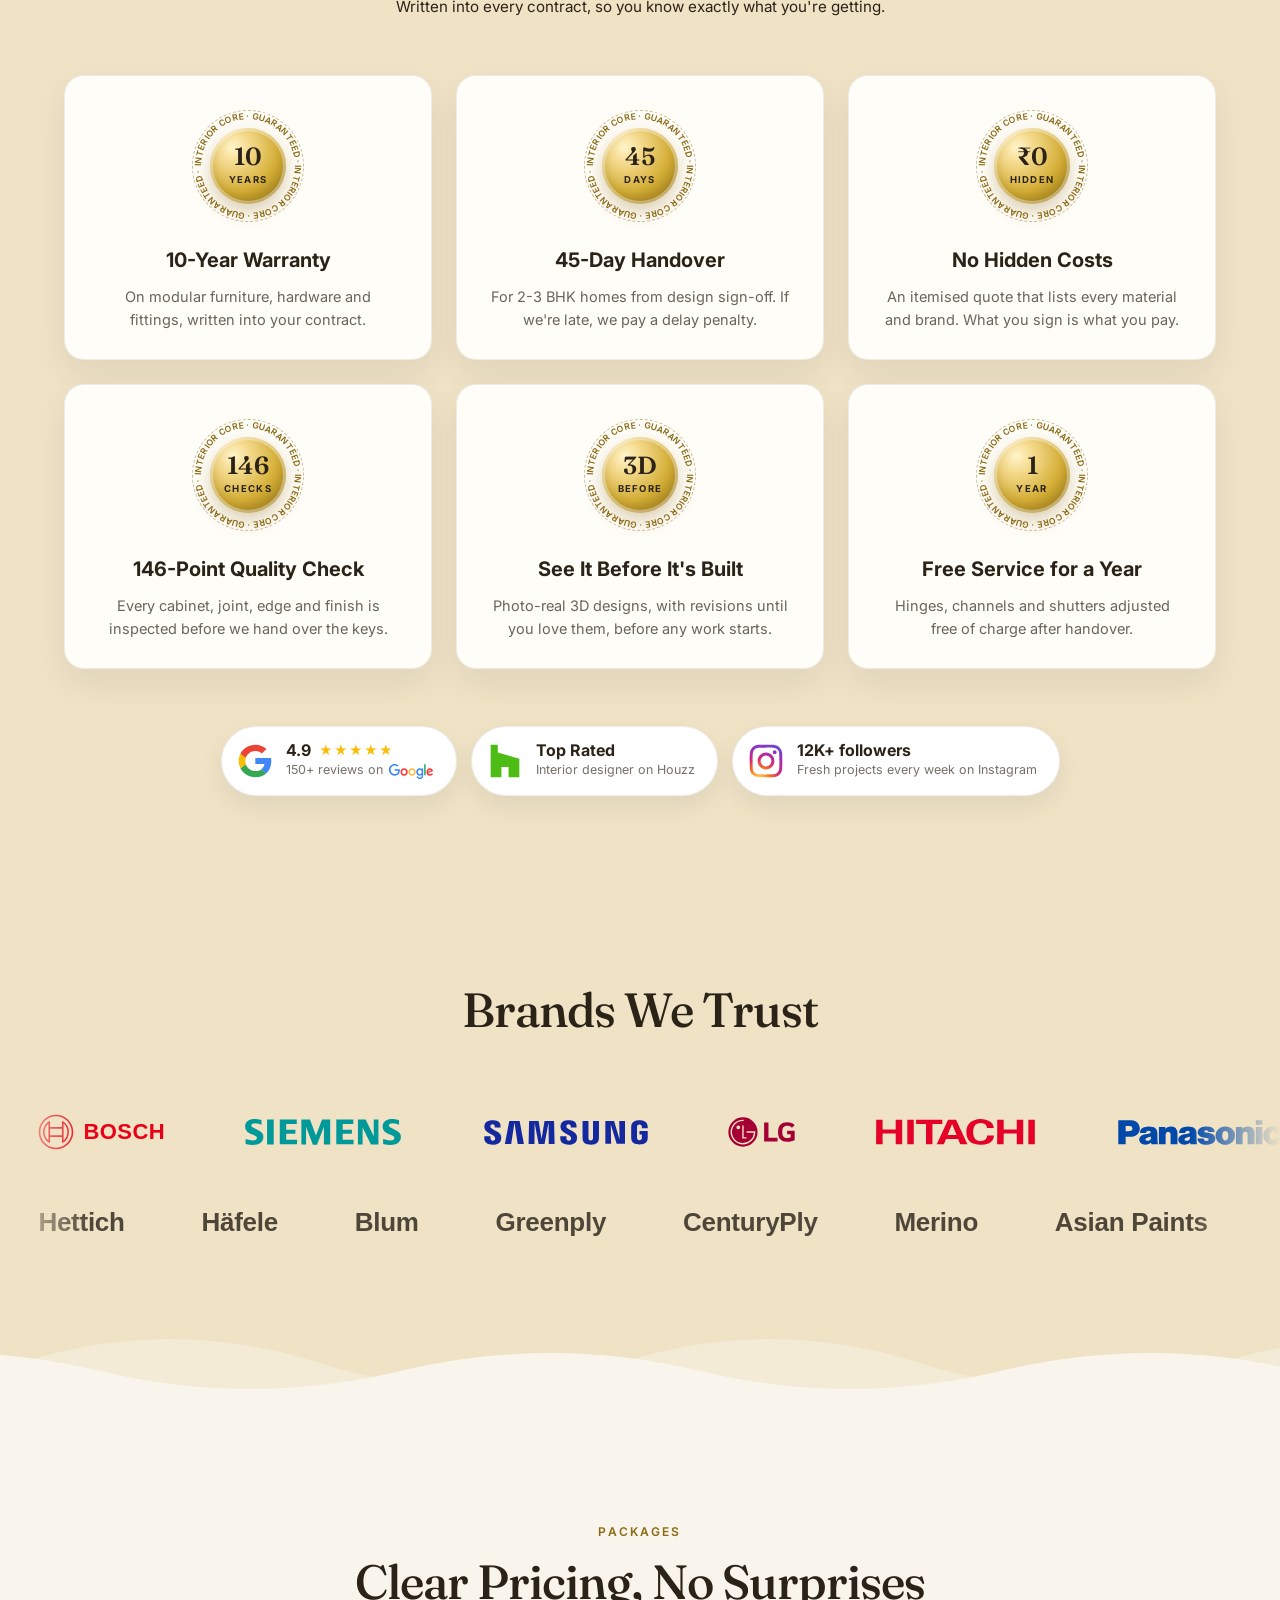
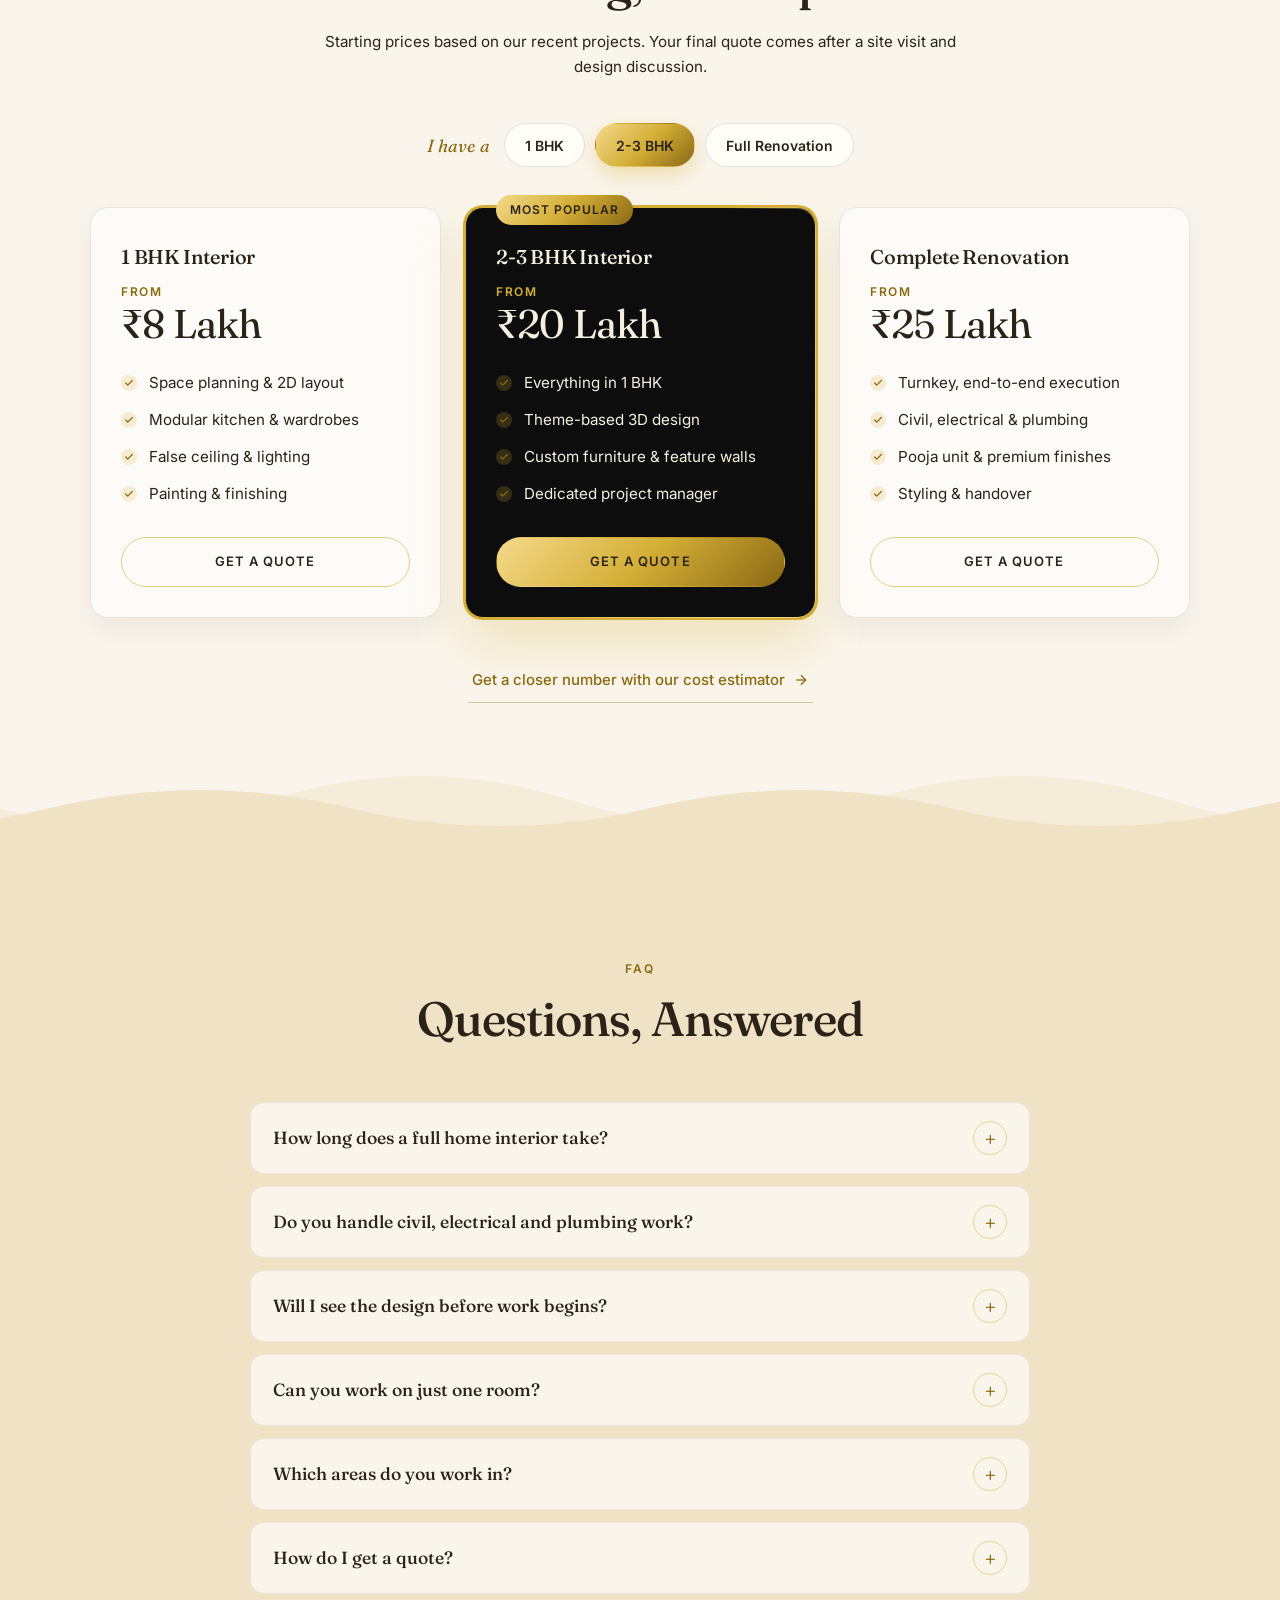
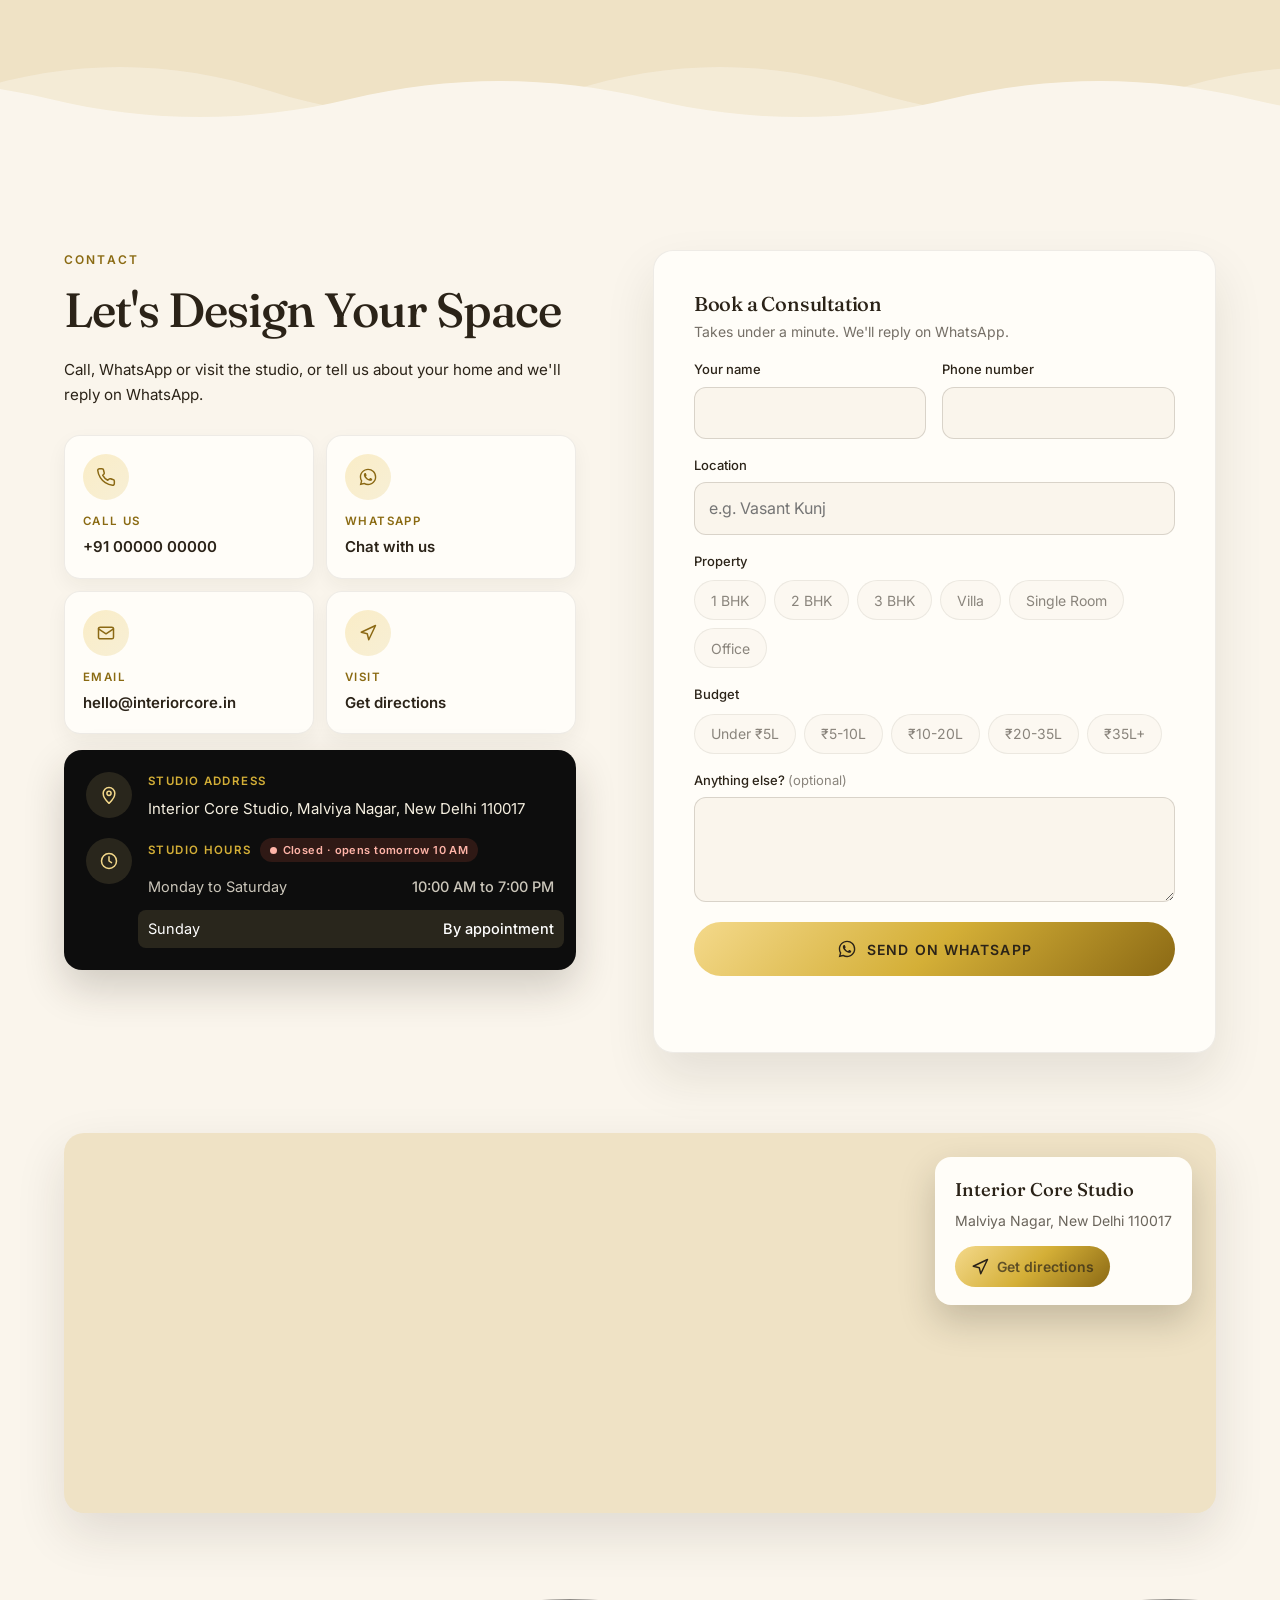
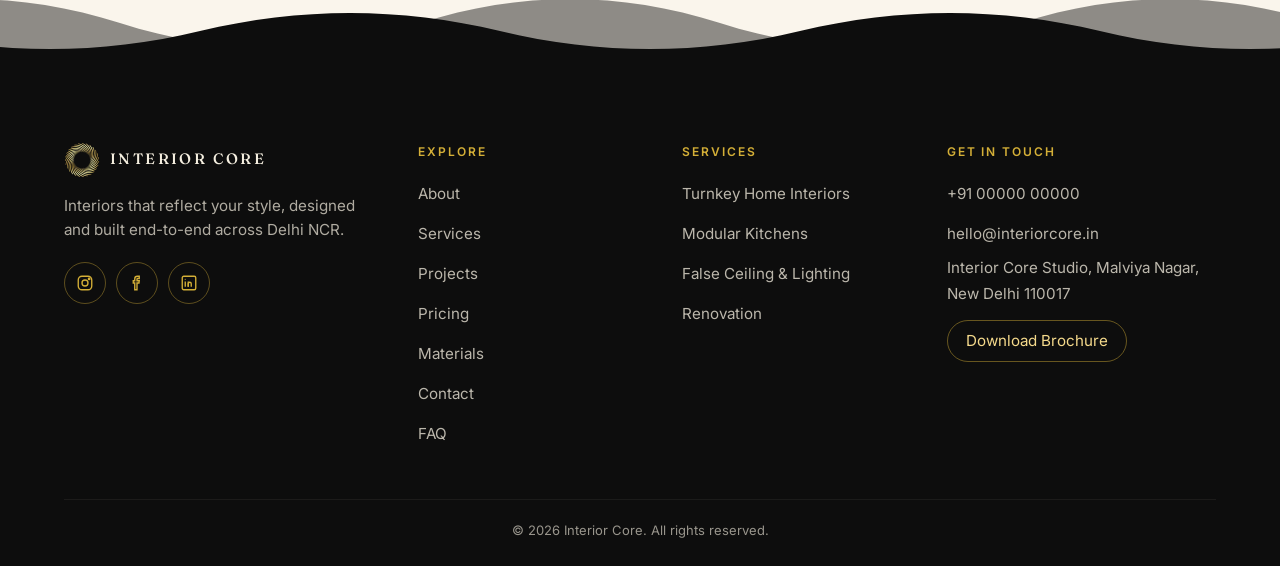
==== commit 50003c3d: "Speed up the site: one script, minified CSS, lighter media - All scripts are joined and minified int" ====
--- a/index.html
+++ b/index.html
@@ -13,19 +13,19 @@
 <meta name="theme-color" content="#faf5ec">
 <link rel="icon" href="img/brand/favicon-32.png" type="image/png" sizes="32x32">
 <link rel="apple-touch-icon" href="img/brand/apple-touch-icon.png">
-<link rel="preload" as="image" href="img/hero/poster-960.webp" media="(max-width: 767px)">
+<link rel="preload" as="image" href="img/hero/poster-960.webp" media="(max-width: 767px)" fetchpriority="high">
 <link rel="preconnect" href="https://www.google.com">
 <link rel="preconnect" href="https://maps.gstatic.com" crossorigin>
-<link rel="stylesheet" href="css/style.css?v=20261008s">
+<link rel="stylesheet" href="css/style.min.css?v=20261008t">
 <script>(function(d){try{if(!("onpagereveal" in window))d.classList.add("no-vt");if(!sessionStorage.getItem("icIntro")&&!matchMedia("(prefers-reduced-motion: reduce)").matches){d.classList.add("ic-intro");sessionStorage.setItem("icIntro","1")}}catch(e){}})(document.documentElement)</script>
 </head>
 <body>
-<div class="intro" id="intro" aria-hidden="true"><div class="intro-inner"><img class="intro-logo" src="img/brand/logo-192.png" alt="" width="96" height="96"><span class="intro-word"><i style="--i:0">I</i><i style="--i:1">N</i><i style="--i:2">T</i><i style="--i:3">E</i><i style="--i:4">R</i><i style="--i:5">I</i><i style="--i:6">O</i><i style="--i:7">R</i><i style="--i:8">&nbsp;</i><i style="--i:9">C</i><i style="--i:10">O</i><i style="--i:11">R</i><i style="--i:12">E</i></span><span class="intro-line"></span><small>Interiors that reflect your style</small></div></div>
+<div class="intro" id="intro" aria-hidden="true"><div class="intro-inner"><span class="intro-logo"></span><span class="intro-word"><i style="--i:0">I</i><i style="--i:1">N</i><i style="--i:2">T</i><i style="--i:3">E</i><i style="--i:4">R</i><i style="--i:5">I</i><i style="--i:6">O</i><i style="--i:7">R</i><i style="--i:8">&nbsp;</i><i style="--i:9">C</i><i style="--i:10">O</i><i style="--i:11">R</i><i style="--i:12">E</i></span><span class="intro-line"></span><small>Interiors that reflect your style</small></div></div>
 
 <header id="site-nav">
   <div class="nav-inner">
     <a href="#hero" class="nav-logo">
-      <img src="img/brand/logo-72.png" alt="" width="36" height="36">
+      <img src="img/brand/logo-72.webp" alt="" width="36" height="36">
       <span>Interior Core</span>
     </a>
     <nav class="nav-links">
@@ -234,8 +234,8 @@
 
   <div class="ba-stage">
     <div class="ba-frame" id="baFrame">
-      <img class="ba-img-after" id="baAfter" src="" alt="" draggable="false">
-      <img class="ba-img-before" id="baBefore" src="" alt="" draggable="false">
+      <img class="ba-img-after" id="baAfter" src="" alt="" draggable="false" loading="lazy" decoding="async">
+      <img class="ba-img-before" id="baBefore" src="" alt="" draggable="false" loading="lazy" decoding="async">
       <span class="ba-label ba-label-before">Before</span>
       <span class="ba-label ba-label-after">After</span>
       <div class="ba-handle" id="baHandle" role="slider" tabindex="0" aria-label="Compare before and after" aria-valuemin="0" aria-valuemax="100" aria-valuenow="50">
@@ -810,7 +810,7 @@
   <div class="footer-inner">
     <div class="footer-brand">
       <a href="#hero" class="footer-logo">
-        <img src="img/brand/logo-72.png" alt="" width="36" height="36" loading="lazy">
+        <img src="img/brand/logo-72.webp" alt="" width="36" height="36" loading="lazy">
         <span>Interior Core</span>
       </a>
       <p>Interiors that reflect your style, designed and built end-to-end across Delhi NCR.</p>
@@ -857,18 +857,6 @@
 <!-- Floating WhatsApp button (all screen sizes) -->
 <a href="#contact" class="wa-float" data-ic-wa aria-label="Chat on WhatsApp"><svg viewBox="0 0 24 24" width="20" height="20" fill="currentColor" aria-hidden="true"><path d="M12.04 2C6.58 2 2.13 6.45 2.13 11.91c0 1.75.46 3.45 1.32 4.95L2.05 22l5.25-1.38a9.9 9.9 0 0 0 4.74 1.21h.01c5.46 0 9.91-4.45 9.91-9.91 0-2.65-1.03-5.14-2.9-7.01A9.82 9.82 0 0 0 12.04 2Zm0 18.15h-.01a8.23 8.23 0 0 1-4.19-1.15l-.3-.18-3.12.82.83-3.04-.2-.31a8.2 8.2 0 0 1-1.26-4.38c0-4.54 3.7-8.23 8.25-8.23 2.2 0 4.27.86 5.83 2.42a8.18 8.18 0 0 1 2.41 5.83c0 4.54-3.7 8.22-8.24 8.22Zm4.52-6.16c-.25-.12-1.47-.72-1.69-.81-.23-.08-.39-.12-.56.13-.16.25-.64.81-.79.97-.14.17-.29.19-.54.06-.25-.12-1.05-.39-1.99-1.23-.74-.66-1.23-1.47-1.38-1.72-.14-.25-.02-.38.11-.51.11-.11.25-.29.37-.43.13-.15.17-.25.25-.42.08-.16.04-.31-.02-.43-.06-.13-.56-1.35-.76-1.84-.2-.48-.41-.42-.56-.43h-.48c-.17 0-.43.06-.66.31-.22.25-.86.85-.86 2.07 0 1.22.89 2.4 1.01 2.56.12.17 1.75 2.67 4.23 3.74.59.26 1.05.41 1.41.52.59.19 1.13.16 1.56.1.48-.07 1.47-.6 1.67-1.18.21-.58.21-1.07.14-1.18-.06-.1-.22-.16-.47-.28Z"/></svg></a>
 
-<script src="js/transitions.js?v=20261008s"></script>
-<script src="js/config.js?v=20261008s"></script>
-<script src="js/data.js?v=20261008s"></script>
-<script src="js/lightbox.js?v=20261008s"></script>
-<script src="js/before-after.js?v=20261008s"></script>
-<script src="js/gallery.js?v=20261008s"></script>
-<script src="js/portfolio.js?v=20261008s"></script>
-<script src="js/reviews.js?v=20261008s"></script>
-<script src="js/pricing.js?v=20261008s"></script>
-<script src="js/faq.js?v=20261008s"></script>
-<script src="js/contact.js?v=20261008s"></script>
-<script src="js/process.js?v=20261008s"></script>
-<script src="js/main.js?v=20261008s"></script>
+<script src="js/site.min.js?v=20261008t"></script>
 </body>
 </html>
--- a/css/style.min.css
+++ b/css/style.min.css
@@ -0,0 +1 @@
+:root{--ic-black: #000000;--ic-black-soft: #0d0d0d;--ic-gold-light: #f4d98b;--ic-gold: #d4af37;--ic-gold-deep: #8b6914;--ic-cream: #f5efe0;--ic-bg: #faf5ec;--ic-bg-soft: #efe2c5;--ic-ink: #2b2318;--ic-gold-text: #8a6a12;--font-display: "Fraunces", "Playfair Display", serif;--font-body: "Inter", "Manrope", sans-serif}*{margin:0;padding:0;box-sizing:border-box}html{scroll-behavior:smooth}body{background:var(--ic-bg);color:var(--ic-ink);font-family:var(--font-body);font-size:16px;line-height:1.65;-webkit-font-smoothing:antialiased;-moz-osx-font-smoothing:grayscale;text-rendering:optimizeLegibility;-webkit-text-size-adjust:100%}h1,h2,h3,h4{font-optical-sizing:auto;text-wrap:balance}p{text-wrap:pretty}img{display:block;max-width:100%;height:auto}a{color:inherit;text-decoration:none}#site-nav{position:fixed;inset:0 0 auto;z-index:100;padding:20px clamp(20px,5vw,64px);transition:background-color .4s ease,backdrop-filter .4s ease,box-shadow .4s ease}#site-nav.scrolled{background-color:#faf5ecd9;backdrop-filter:blur(8px);-webkit-backdrop-filter:blur(8px);box-shadow:0 8px 30px #2b23181a}#site-nav.scrolled .nav-logo,#site-nav.scrolled .nav-links{color:var(--ic-ink)}#site-nav.scrolled .nav-toggle span{background:var(--ic-ink)}.nav-inner{display:flex;align-items:center;justify-content:space-between;max-width:1400px;margin:0 auto}.nav-logo{display:flex;align-items:center;gap:10px;font-family:var(--font-display);font-weight:500;letter-spacing:.16em;text-transform:uppercase;font-size:15px;line-height:1;color:var(--ic-cream)}.nav-logo img{width:36px;height:36px}.nav-links{display:flex;align-items:center;gap:clamp(16px,2.2vw,32px);font-size:14px;font-weight:400;letter-spacing:.02em;line-height:1;color:var(--ic-cream)}.nav-links a{display:inline-flex;align-items:center;min-height:40px;opacity:.85;transition:opacity .25s ease,color .25s ease}.nav-links a:hover{opacity:1;color:var(--ic-gold)}.nav-links a[aria-current=page]:not(.nav-contact-btn){position:relative;opacity:1;color:var(--ic-gold-deep);font-weight:500}.nav-links a[aria-current=page]:not(.nav-contact-btn):after{content:"";position:absolute;left:0;right:0;bottom:6px;height:1.5px;border-radius:2px;background:var(--ic-gold)}.nav-links .nav-contact-btn[aria-current=page]{color:var(--ic-ink);background:linear-gradient(135deg,var(--ic-gold-light),var(--ic-gold) 50%,var(--ic-gold-deep))}.nav-contact-btn{justify-content:center;padding:0 24px;margin-left:clamp(0px,.8vw,12px);border-radius:999px;border:1.5px solid var(--ic-gold);opacity:1!important;transition:background .3s ease,color .3s ease}.nav-contact-btn:hover{background:linear-gradient(135deg,var(--ic-gold-light),var(--ic-gold) 50%,var(--ic-gold-deep));color:var(--ic-ink)!important}.nav-toggle{display:none;flex-direction:column;justify-content:center;align-items:center;gap:5px;width:44px;height:44px;margin-right:-10px;background:none;border:none;cursor:pointer}.nav-toggle span{width:22px;height:2px;background:var(--ic-cream);border-radius:2px;transition:transform .3s ease,opacity .3s ease,background .3s ease}@media (max-width: 1023px){#site-nav{padding-top:12px;padding-bottom:12px}.nav-logo,.nav-toggle{position:relative;z-index:2}.nav-toggle{display:flex}.nav-links{position:absolute;top:0;left:0;right:0;z-index:1;flex-direction:column;align-items:stretch;gap:0;max-height:100vh;max-height:100dvh;overflow-y:auto;padding:76px clamp(20px,5vw,64px) 22px;background:var(--ic-bg);color:var(--ic-ink);font-family:var(--font-display);font-size:1.3rem;border-radius:0 0 24px 24px;box-shadow:0 24px 50px #0000002e,0 0 0 100vmax #0d0d0d00;opacity:0;visibility:hidden;transform:translateY(-16px);transition:opacity .3s ease,transform .35s cubic-bezier(.22,1,.36,1),box-shadow .3s ease,visibility 0s linear .35s}.nav-links.open{opacity:1;visibility:visible;transform:none;box-shadow:0 24px 50px #0000002e,0 0 0 100vmax #0d0d0d73;transition:opacity .3s ease,transform .35s cubic-bezier(.22,1,.36,1),box-shadow .3s ease}.nav-links a:not(.nav-contact-btn){justify-content:space-between;min-height:56px;padding:0 4px;opacity:1;border-bottom:1px solid rgba(43,35,24,.08);background:url("data:image/svg+xml,%3Csvg xmlns='http://www.w3.org/2000/svg' viewBox='0 0 24 24' fill='none' stroke='%23b8963a' stroke-width='2' stroke-linecap='round' stroke-linejoin='round'%3E%3Cpolyline points='9 6 15 12 9 18'/%3E%3C/svg%3E") right 2px center / 18px no-repeat}.nav-links a[aria-current=page]:not(.nav-contact-btn):after{display:none}.nav-links.open a{animation:nav-item .4s cubic-bezier(.22,1,.36,1) both}.nav-links.open a:nth-child(2){animation-delay:.04s}.nav-links.open a:nth-child(3){animation-delay:.08s}.nav-links.open a:nth-child(4){animation-delay:.12s}.nav-links.open a:nth-child(5){animation-delay:.16s}.nav-links .nav-contact-btn{margin:18px 0 0;min-height:52px;padding:0 40px;font-family:var(--font-body);font-size:15px;font-weight:500;letter-spacing:.04em;background:linear-gradient(135deg,var(--ic-gold-light),var(--ic-gold) 50%,var(--ic-gold-deep));color:var(--ic-ink)}#site-nav.menu-open .nav-logo{color:var(--ic-ink)}#site-nav.menu-open .nav-toggle span{background:var(--ic-ink)}#site-nav.menu-open .nav-toggle span:nth-child(1){transform:translateY(7px) rotate(45deg)}#site-nav.menu-open .nav-toggle span:nth-child(2){opacity:0}#site-nav.menu-open .nav-toggle span:nth-child(3){transform:translateY(-7px) rotate(-45deg)}}@keyframes nav-item{0%{opacity:0;transform:translateY(-8px)}}#hero{position:relative;min-height:100svh;width:100%;overflow:hidden;display:flex;align-items:center;justify-content:center}.hero-bg{position:absolute;inset:0;width:100%;height:100%;object-fit:cover;transform:scale(1);animation:heroZoom 20s ease-in-out infinite alternate;will-change:transform}@keyframes heroZoom{0%{transform:scale(1)}to{transform:scale(1.08)}}.hero-overlay{position:absolute;inset:0;background:linear-gradient(180deg,#0000008c,#00000059 40%,#000000a6)}.hero-content{position:relative;z-index:2;display:flex;flex-direction:column;align-items:center;justify-content:center;text-align:center;max-width:860px;padding:0 24px;will-change:opacity,transform}.hero-item{opacity:0;transform:translateY(24px) scale(.94);animation:heroReveal .9s cubic-bezier(.16,1,.3,1) forwards;animation-delay:calc(var(--d, 0) * .12s)}@keyframes heroReveal{0%{opacity:0;transform:translateY(24px) scale(.94)}to{opacity:1;transform:translateY(0) scale(1)}}.hero-headline{font-family:var(--font-display);font-weight:400;color:var(--ic-cream);font-size:clamp(2.1rem,5.4vw,3.75rem);line-height:1.08;letter-spacing:-.02em;text-wrap:balance;max-width:760px;margin-bottom:20px}.hero-headline em{font-style:italic;color:var(--ic-gold-light)}.hero-value{font-family:var(--font-body);font-weight:400;color:var(--ic-cream);font-size:clamp(1rem,1.5vw,1.15rem);line-height:1.6;text-wrap:pretty;max-width:520px;opacity:.9;margin-bottom:36px}.hero-cta{position:relative;display:inline-block;padding:18px 42px;font-family:var(--font-body);font-size:14px;font-weight:500;letter-spacing:.06em;text-transform:uppercase;color:var(--ic-gold-light);border-radius:999px;background-color:transparent;transition:color .35s ease,box-shadow .35s ease}.hero-cta:before{content:"";position:absolute;inset:0;border-radius:inherit;padding:2px;background:linear-gradient(135deg,var(--ic-gold-light),var(--ic-gold),var(--ic-gold-deep));-webkit-mask:linear-gradient(#fff 0 0) content-box,linear-gradient(#fff 0 0);-webkit-mask-composite:xor;mask-composite:exclude;transition:opacity .35s ease}.hero-cta:hover{color:var(--ic-ink);background:linear-gradient(135deg,var(--ic-gold-light),var(--ic-gold) 50%,var(--ic-gold-deep));box-shadow:0 8px 40px #d4af3759}.hero-cta:hover:before{opacity:0}.hero-scroll{position:absolute;z-index:2;bottom:clamp(90px,11vh,112px);left:50%;transform:translate(-50%);transition:opacity .4s ease}.scroll-line{display:block;width:1px;height:48px;background:linear-gradient(180deg,var(--ic-gold),transparent);animation:scrollBounce 2s ease-in-out infinite;transform-origin:top}@keyframes scrollBounce{0%,to{transform:scaleY(1);opacity:.8}50%{transform:scaleY(.55);opacity:.4}}.stats-grid{position:absolute;z-index:2;left:clamp(20px,5vw,64px);bottom:clamp(84px,10vh,104px);display:flex;flex-wrap:wrap;align-items:flex-start;max-width:90%}.stat{display:flex;flex-direction:column;align-items:flex-start;text-align:left;gap:6px;padding:4px 24px;opacity:0;transform:translateY(20px)}.stats-grid.in-view .stat{animation:statReveal 1.4s cubic-bezier(.16,1,.3,1) forwards;animation-delay:calc(var(--d, 0) * .28s)}@keyframes statReveal{0%{opacity:0;transform:translateY(20px)}to{opacity:1;transform:translateY(0)}}.stat-number{font-family:var(--font-display);font-weight:500;font-size:clamp(2rem,3.4vw,2.75rem);line-height:1;background:linear-gradient(135deg,var(--ic-gold-light),var(--ic-gold) 50%,var(--ic-gold-deep));-webkit-background-clip:text;background-clip:text;color:transparent;filter:drop-shadow(0 2px 10px rgba(0,0,0,.5))}.stat-label{font-family:var(--font-body);font-size:12.5px;font-weight:400;letter-spacing:.06em;text-transform:uppercase;color:var(--ic-cream);opacity:.85;white-space:nowrap;text-shadow:0 1px 6px rgba(0,0,0,.6)}@media (min-width: 769px){.stat:not(:first-child){border-left:1px solid rgba(212,175,55,.25)}}.about{background:var(--ic-bg);padding:clamp(80px,10vw,140px) clamp(20px,5vw,64px)}.reveal-item{opacity:0;transform:translateY(24px) scale(.96)}.reveal-group.in-view .reveal-item{animation:heroReveal .9s cubic-bezier(.16,1,.3,1) forwards;animation-delay:calc(var(--d, 0) * .15s)}.about-story{display:grid;grid-template-columns:1fr 1fr;align-items:center;gap:clamp(48px,7vw,110px);max-width:1200px;margin:0 auto clamp(96px,12vw,160px)}.about-collage{position:relative;padding:0 0 56px}.about-main-frame{width:80%;margin-left:auto;aspect-ratio:4 / 5;overflow:hidden;border-radius:18px;box-shadow:0 30px 60px #2b23182e;translate:0 calc(var(--py, 0) * 18px)}.about-img-main{width:100%;height:100%;object-fit:cover;animation:aboutZoom 16s ease-in-out infinite alternate}@keyframes aboutZoom{0%{transform:scale(1)}to{transform:scale(1.1)}}@keyframes aboutFloat{0%,to{transform:translateY(0)}50%{transform:translateY(-12px)}}@keyframes aboutFrameDrift{0%,to{transform:translate(0)}50%{transform:translate(8px,-8px)}}.about-collage:before{content:"";position:absolute;top:-18px;right:-18px;width:55%;height:60%;border:1.5px solid rgba(212,175,55,.55);border-radius:22px;z-index:-1;animation:aboutFrameDrift 9s ease-in-out infinite}.about-img-second{position:absolute;left:0;bottom:0;width:50%;aspect-ratio:4 / 3;object-fit:cover;border:8px solid var(--ic-bg);border-radius:18px;box-shadow:0 20px 40px #2b231833;translate:0 calc(var(--py, 0) * -40px);animation:aboutFloat 6s ease-in-out infinite}.about-badge{position:absolute;top:36px;left:4%;display:flex;align-items:center;gap:14px;padding:16px 20px;background:var(--ic-black-soft);border:1px solid rgba(212,175,55,.35);border-radius:16px;box-shadow:0 18px 40px #00000040;translate:0 calc(var(--py, 0) * -28px);animation:aboutFloat 7s ease-in-out -2.5s infinite}.about-badge-num{font-family:var(--font-display);font-size:2.4rem;line-height:1;letter-spacing:-.02em;background:linear-gradient(135deg,var(--ic-gold-light),var(--ic-gold) 50%,var(--ic-gold-deep));-webkit-background-clip:text;background-clip:text;color:transparent}.about-badge-text{font-size:12px;font-weight:500;letter-spacing:.06em;line-height:1.45;text-transform:uppercase;color:var(--ic-cream)}.about-heading em{font-style:italic;color:var(--ic-gold-deep)}.about-points{list-style:none;display:grid;gap:18px;margin:28px 0 36px}.about-points li{display:flex;gap:16px;align-items:flex-start;font-size:.95rem;line-height:1.55;color:#2b2318bf}.about-points strong{display:block;font-weight:600;color:var(--ic-ink);margin-bottom:2px}.about-icon{flex-shrink:0;display:inline-flex;align-items:center;justify-content:center;width:46px;height:46px;margin-top:-2px;border-radius:14px;color:var(--ic-gold-deep);background:linear-gradient(145deg,#fffdf8,#f6ecd4);border:1px solid rgba(212,175,55,.45);box-shadow:0 8px 18px #8b69141f;transition:transform .35s ease,color .35s ease,background .35s ease}.about-points li:hover .about-icon{transform:translateY(-2px) rotate(-4deg);color:var(--ic-ink);background:linear-gradient(135deg,var(--ic-gold-light),var(--ic-gold) 50%,var(--ic-gold-deep))}.about-actions{display:flex;flex-wrap:wrap;align-items:center;gap:16px 28px}.about-btn{display:inline-flex;align-items:center;justify-content:center;min-height:52px;padding:0 34px;font-size:13px;font-weight:600;letter-spacing:.08em;text-transform:uppercase;color:var(--ic-cream);background:var(--ic-black-soft);border-radius:999px;transition:background .3s ease,color .3s ease}.about-btn:hover{color:var(--ic-ink);background:linear-gradient(135deg,var(--ic-gold-light),var(--ic-gold) 50%,var(--ic-gold-deep))}.about-link{display:inline-flex;align-items:center;gap:8px;min-height:44px;font-size:14px;font-weight:600;color:var(--ic-gold-text);transition:gap .3s ease}.about-link:hover{gap:12px}.eyebrow{display:block;font-family:var(--font-body);text-transform:uppercase;letter-spacing:.18em;color:var(--ic-gold-text);font-size:12px;font-weight:600;margin-bottom:14px}.about-heading{font-family:var(--font-display);font-weight:500;color:var(--ic-ink);font-size:clamp(2rem,4vw,3rem);line-height:1.1;letter-spacing:-.02em;margin-bottom:20px}.about-body{font-family:var(--font-body);font-weight:400;color:var(--ic-ink);opacity:.85;max-width:640px;font-size:clamp(.95rem,1.3vw,1.05rem)}.founders{max-width:1200px;margin:0 auto}.founders-inner{display:grid;grid-template-columns:.9fr 1.1fr;align-items:center;gap:clamp(48px,7vw,100px)}.founders-heading{font-family:var(--font-display);font-weight:500;color:var(--ic-ink);font-size:clamp(1.75rem,3vw,2.4rem);line-height:1.12;letter-spacing:-.015em}.founders-divider{width:60px;height:2px;background:var(--ic-gold);margin:20px 0 22px}.founders-desc{color:var(--ic-ink);opacity:.75;font-size:.95rem;line-height:1.65;max-width:380px;margin-bottom:28px}.founders-cta{display:inline-flex;align-items:center;min-height:50px;padding:0 32px;font-size:13px;font-weight:600;letter-spacing:.08em;text-transform:uppercase;color:var(--ic-gold-text);border:1.5px solid rgba(212,175,55,.6);border-radius:999px;transition:background .3s ease,color .3s ease,border-color .3s ease}.founders-cta:hover{background:linear-gradient(135deg,var(--ic-gold-light),var(--ic-gold) 50%,var(--ic-gold-deep));color:var(--ic-ink);border-color:transparent}.founders-profiles{display:flex}.founder-profile{flex:1;display:flex;flex-direction:column;align-items:center;text-align:center;padding:0 clamp(16px,3vw,32px)}.founder-profile+.founder-profile{border-left:1px solid rgba(212,175,55,.25)}.founder-photo-ring{position:relative;width:160px;height:160px;border-radius:50%;padding:4px;background:conic-gradient(var(--ic-gold-light),var(--ic-gold),var(--ic-gold-deep),var(--ic-gold-light));margin-bottom:20px;flex-shrink:0;transition:filter .4s ease,box-shadow .4s ease}.founder-photo-ring img{width:100%;height:100%;border-radius:50%;border:3px solid var(--ic-bg);object-fit:cover;object-position:center 20%;background:var(--ic-bg-soft);transition:transform .4s ease}.founder-photo-ring.no-photo:after{content:attr(data-initials);position:absolute;inset:4px;display:flex;align-items:center;justify-content:center;border-radius:50%;background:linear-gradient(135deg,var(--ic-gold-light),var(--ic-gold) 50%,var(--ic-gold-deep));font-family:var(--font-display);font-size:2rem;color:var(--ic-ink)}@media (hover: hover){.founder-profile:hover .founder-photo-ring{filter:brightness(1.08);box-shadow:0 0 34px #d4af374d}.founder-profile:hover .founder-photo-ring img{transform:scale(1.03)}}.founder-name{font-family:var(--font-display);font-weight:500;color:var(--ic-ink);font-size:1.15rem;line-height:1.2;margin-bottom:6px}.founder-role{font-size:12px;font-weight:600;letter-spacing:.1em;text-transform:uppercase;color:var(--ic-gold-text);margin-bottom:16px}.founder-social{display:flex;gap:12px}.founder-social a{display:inline-flex;align-items:center;justify-content:center;width:42px;height:42px;border-radius:50%;color:#fff;box-shadow:0 6px 16px #2b231826;transition:transform .25s ease,box-shadow .25s ease,filter .25s ease}.founder-social .founder-call{background:#25a244}.founder-social .founder-linkedin{background:#0a66c2}.founder-social a:hover{transform:translateY(-2px);filter:brightness(1.08);box-shadow:0 10px 22px #2b231838}.gallery{position:relative;background:var(--ic-bg-soft);padding:clamp(80px,10vw,140px) clamp(20px,5vw,64px) clamp(60px,8vw,100px)}.gallery-header{text-align:center;max-width:640px;margin:0 auto clamp(40px,6vw,56px)}.section-subline{font-family:var(--font-body);color:var(--ic-ink);opacity:.75;font-size:.95rem;margin-top:10px}.gallery-clip{max-width:1360px;margin:0 auto;padding:26px 30px 0;max-height:780px;overflow:hidden;-webkit-mask-image:linear-gradient(180deg,#000 calc(100% - 120px),transparent);mask-image:linear-gradient(180deg,#000 calc(100% - 120px),transparent)}.gallery-clip.expanded{max-height:none;-webkit-mask-image:none;mask-image:none}.gallery-grid{display:grid;grid-template-columns:repeat(auto-fill,minmax(180px,1fr));grid-auto-rows:110px;grid-auto-flow:dense;gap:4px}.gallery-tile{position:relative;display:block;margin:-13px;padding:0;font:inherit;overflow:hidden;cursor:pointer;background:#fffdf8;border:5px solid #fffdf8;border-radius:6px;box-shadow:0 8px 22px #2b231838;transform:rotate(var(--r, 0deg));transition:transform .35s ease,box-shadow .35s ease}.gallery-tile.tile-tall{grid-row:span 2}.gallery-tile.tile-wide{grid-column:span 2}.gallery-tile img{width:100%;height:100%;object-fit:cover;display:block;transition:transform .4s ease}@media (hover: hover){.gallery-tile:hover{transform:rotate(0) scale(1.08);box-shadow:0 16px 36px #2b23184d;z-index:999!important}}.gallery-tile-overlay{position:absolute;inset:0;background:linear-gradient(135deg,#d4af3752,#00000059);opacity:0;display:flex;align-items:center;justify-content:center;transition:opacity .3s ease}.gallery-tile-overlay svg{color:var(--ic-gold-light);opacity:0;transform:scale(.8);transition:opacity .3s ease,transform .3s ease}@media (hover: hover){.gallery-tile:hover img{transform:scale(1.03)}.gallery-tile:hover .gallery-tile-overlay{opacity:1}.gallery-tile:hover .gallery-tile-overlay svg{opacity:1;transform:scale(1)}}.lightbox{position:fixed;inset:0;z-index:300;background:#000000f2;display:flex;align-items:center;justify-content:center;opacity:0;visibility:hidden;transition:opacity .3s ease,visibility .3s ease}.lightbox.open{opacity:1;visibility:visible}.lightbox-media{position:absolute;inset:0;display:flex;align-items:center;justify-content:center}.lightbox-stage{max-width:85vw;max-height:85vh;display:flex}.lightbox-stage img{max-width:85vw;max-height:85vh;width:auto;height:auto;object-fit:contain;display:block;border-radius:4px;opacity:1;transform:scale(1);transition:opacity .3s ease,transform .3s ease}.lightbox-stage img.switching{opacity:0;transform:scale(.96)}.lightbox-close{position:absolute;z-index:5;top:24px;right:24px;width:44px;height:44px;display:flex;align-items:center;justify-content:center;color:var(--ic-gold);background:none;border:none;cursor:pointer;transition:color .3s ease}.lightbox-close:hover{color:var(--ic-gold-light)}.lightbox-arrow{position:absolute;top:50%;transform:translateY(-50%);width:52px;height:52px;display:flex;align-items:center;justify-content:center;color:var(--ic-gold);background:none;border:1.5px solid rgba(212,175,55,.4);border-radius:50%;cursor:pointer;transition:color .3s ease,background .3s ease,border-color .3s ease}.lightbox-arrow:hover{color:var(--ic-ink);background:linear-gradient(135deg,var(--ic-gold-light),var(--ic-gold) 50%,var(--ic-gold-deep));border-color:transparent}.lightbox-prev{left:clamp(12px,4vw,48px)}.lightbox-next{right:clamp(12px,4vw,48px)}.lightbox-counter{position:absolute;bottom:24px;left:50%;transform:translate(-50%);font-family:var(--font-body);font-size:13px;color:var(--ic-cream);opacity:.8}.portfolio{background:var(--ic-bg);padding:clamp(80px,10vw,140px) clamp(20px,5vw,64px)}.portfolio-header{text-align:center;max-width:640px;margin:0 auto clamp(28px,4vw,40px)}.portfolio-filters{display:flex;flex-wrap:wrap;justify-content:center;gap:10px;max-width:1000px;margin:0 auto clamp(40px,6vw,56px)}.filter-btn{font-family:var(--font-body);font-size:12.5px;font-weight:500;letter-spacing:.04em;text-transform:uppercase;color:var(--ic-ink);opacity:.7;background:none;border:1px solid rgba(212,175,55,.35);border-radius:999px;padding:8px 20px;cursor:pointer;transition:opacity .3s ease,background .3s ease,color .3s ease,border-color .3s ease}.filter-btn:hover{opacity:1;border-color:#d4af3799}.filter-btn.active{opacity:1;color:var(--ic-ink);background:linear-gradient(135deg,var(--ic-gold-light),var(--ic-gold) 50%,var(--ic-gold-deep));border-color:transparent}.portfolio-grid{display:grid;grid-template-columns:repeat(3,1fr);gap:28px;max-width:1300px;margin:0 auto}.portfolio-card{display:flex;flex-direction:column;height:100%}.portfolio-card-image{position:relative;overflow:hidden;border-radius:14px 14px 0 0;aspect-ratio:4 / 3}.portfolio-card-image img{width:100%;height:100%;object-fit:cover;display:block;transition:transform .4s ease}.portfolio-card-overlay{position:absolute;inset:0;background:linear-gradient(135deg,#d4af3759,#0006);opacity:0;display:flex;align-items:flex-end;justify-content:flex-end;padding:16px;transition:opacity .3s ease}.portfolio-card-arrow{width:40px;height:40px;border-radius:50%;border:1.5px solid var(--ic-gold-light);color:var(--ic-gold-light);display:flex;align-items:center;justify-content:center;transform:scale(.8);opacity:0;transition:transform .3s ease,opacity .3s ease}@media (hover: hover){.portfolio-card:hover .portfolio-card-image img{transform:scale(1.06)}.portfolio-card:hover .portfolio-card-overlay{opacity:1}.portfolio-card:hover .portfolio-card-arrow{opacity:1;transform:scale(1)}}.portfolio-card-body{display:flex;flex-direction:column;flex:1;padding:20px 20px 22px;background:#ffffff8c;backdrop-filter:blur(18px) saturate(180%);-webkit-backdrop-filter:blur(18px) saturate(180%);border:1px solid rgba(43,35,24,.08);border-top:none;border-radius:0 0 14px 14px;box-shadow:0 12px 28px #2b23181a}.portfolio-card-category{align-self:flex-start;display:inline-block;font-family:var(--font-body);font-size:11.5px;font-weight:500;letter-spacing:.06em;text-transform:uppercase;color:var(--ic-gold-light);background:var(--ic-ink);padding:4px 12px;border-radius:999px;margin-bottom:10px}.portfolio-card-title{font-family:var(--font-display);font-weight:500;color:var(--ic-ink);font-size:1.15rem;line-height:1.35;min-height:2.7em;margin-bottom:8px}.portfolio-card-desc{font-family:var(--font-body);font-weight:400;color:var(--ic-ink);opacity:.75;font-size:.9rem;line-height:1.55;display:-webkit-box;-webkit-line-clamp:2;-webkit-box-orient:vertical;overflow:hidden;margin-bottom:16px}.portfolio-card-tags{display:flex;flex-wrap:wrap;align-content:flex-start;gap:6px;min-height:82px;margin-bottom:20px}.portfolio-tag{font-family:var(--font-body);font-size:12px;font-weight:400;letter-spacing:.03em;text-transform:uppercase;color:var(--ic-ink);opacity:.75;border:1px solid rgba(212,175,55,.35);border-radius:999px;padding:4px 11px}.portfolio-card-btn{align-self:flex-start;display:inline-flex;align-items:center;gap:6px;font-family:var(--font-body);font-size:12.5px;font-weight:500;letter-spacing:.05em;text-transform:uppercase;color:var(--ic-gold);margin-top:auto;transition:color .3s ease,gap .3s ease}.portfolio-card-btn svg{flex-shrink:0;transition:transform .3s ease}.portfolio-card-btn:hover{color:var(--ic-gold-light);gap:10px}.portfolio-reveal-wrap{display:none;justify-content:center;margin-top:clamp(32px,5vw,48px)}.portfolio-cta{display:inline-block;padding:14px 36px;font-family:var(--font-body);font-size:13px;font-weight:500;letter-spacing:.06em;text-transform:uppercase;color:var(--ic-gold);background:none;border:1.5px solid rgba(212,175,55,.5);border-radius:999px;cursor:pointer;transition:background .3s ease,color .3s ease,border-color .3s ease}.portfolio-cta:hover{background:linear-gradient(135deg,var(--ic-gold-light),var(--ic-gold) 50%,var(--ic-gold-deep));color:var(--ic-ink);border-color:transparent}.before-after{background:var(--ic-bg);padding:clamp(72px,10vw,140px) clamp(20px,5vw,64px)}.before-after .section-header{margin-bottom:28px}.ba-tabs{display:flex;justify-content:center;gap:10px;max-width:1100px;margin:0 auto 28px;overflow-x:auto;scrollbar-width:none}.ba-tabs::-webkit-scrollbar{display:none}.ba-tab{flex-shrink:0;display:inline-flex;align-items:center;gap:10px;min-height:46px;padding:5px 18px 5px 5px;font:inherit;font-size:14px;font-weight:500;color:var(--ic-ink);background:#fffdf8;border:1px solid rgba(43,35,24,.1);border-radius:999px;cursor:pointer;transition:background .3s ease,border-color .3s ease,color .3s ease,box-shadow .3s ease}.ba-tab img{width:36px;height:36px;border-radius:50%;object-fit:cover}.ba-tab:hover{border-color:#d4af3799}.ba-tab[aria-selected=true]{color:var(--ic-cream);background:var(--ic-black-soft);border-color:var(--ic-black-soft);box-shadow:0 8px 20px #2b231833}.ba-stage{max-width:1100px;margin:0 auto}.ba-frame{position:relative;aspect-ratio:16 / 10;border-radius:20px;overflow:hidden;cursor:ew-resize;background:var(--ic-bg-soft);box-shadow:0 30px 70px #2b231833;touch-action:pan-y;user-select:none;-webkit-user-select:none;--pos: 50%}.ba-img-before,.ba-img-after{position:absolute;inset:0;width:100%;height:100%;object-fit:cover;pointer-events:none;transition:opacity .35s ease}.ba-img-before{clip-path:inset(0 calc(100% - var(--pos)) 0 0)}.ba-frame.switching .ba-img-before,.ba-frame.switching .ba-img-after{opacity:0}.ba-label{position:absolute;z-index:3;top:18px;padding:6px 14px;font-size:12px;font-weight:600;letter-spacing:.12em;text-transform:uppercase;color:#fff;background:#140f088c;backdrop-filter:blur(6px);-webkit-backdrop-filter:blur(6px);border-radius:999px;pointer-events:none}.ba-label-before{left:18px}.ba-label-after{right:18px;color:var(--ic-ink);background:linear-gradient(135deg,var(--ic-gold-light),var(--ic-gold) 50%,var(--ic-gold-deep))}.ba-handle{position:absolute;z-index:4;top:0;bottom:0;left:var(--pos);width:48px;margin-left:-24px;display:flex;align-items:center;justify-content:center;cursor:ew-resize;outline:none}.ba-handle-line{position:absolute;top:0;bottom:0;left:50%;width:3px;margin-left:-1.5px;background:#fff;box-shadow:0 0 12px #00000059}.ba-handle-grip{position:relative;display:flex;align-items:center;justify-content:center;width:54px;height:54px;border-radius:50%;color:var(--ic-ink);background:linear-gradient(135deg,var(--ic-gold-light),var(--ic-gold) 50%,var(--ic-gold-deep));border:3px solid #fff;box-shadow:0 8px 24px #0000004d;transition:transform .2s ease}.ba-frame.dragging .ba-handle-grip,.ba-handle:focus-visible .ba-handle-grip{transform:scale(1.1)}.ba-handle:focus-visible .ba-handle-grip{outline:3px solid var(--ic-gold-light);outline-offset:3px}.ba-hint{position:absolute;z-index:3;left:50%;bottom:18px;transform:translate(-50%);display:inline-flex;align-items:center;gap:8px;padding:8px 16px;font-size:13px;font-weight:500;color:#fff;background:#140f0899;backdrop-filter:blur(6px);-webkit-backdrop-filter:blur(6px);border-radius:999px;pointer-events:none;transition:opacity .4s ease}.ba-frame.touched .ba-hint{opacity:0}.ba-bar{display:flex;align-items:flex-start;justify-content:space-between;gap:24px;margin-top:28px}.ba-caption{max-width:680px;transition:opacity .3s ease}.ba-caption.switching{opacity:0}.ba-count{display:block;font-size:12px;font-weight:600;letter-spacing:.16em;color:var(--ic-gold-text);margin-bottom:6px}.ba-room-name{font-family:var(--font-display);font-weight:500;font-size:clamp(1.5rem,2.6vw,2rem);line-height:1.15;letter-spacing:-.015em;color:var(--ic-ink);margin-bottom:8px}.ba-room-desc{font-size:1rem;line-height:1.6;color:var(--ic-ink);opacity:.78;margin-bottom:14px}.ba-room-tags{display:flex;flex-wrap:wrap;gap:8px}.ba-tag{padding:6px 14px;font-size:12.5px;font-weight:500;color:var(--ic-ink);background:#d4af3724;border:1px solid rgba(212,175,55,.35);border-radius:999px}.ba-arrows{flex-shrink:0;display:flex;gap:12px}.ba-nav-arrow{display:flex;align-items:center;justify-content:center;width:54px;height:54px;border-radius:50%;border:1.5px solid rgba(212,175,55,.6);color:var(--ic-gold-deep);background:#fffdf8;cursor:pointer;transition:background .3s ease,color .3s ease,border-color .3s ease}.ba-nav-arrow:hover{background:linear-gradient(135deg,var(--ic-gold-light),var(--ic-gold) 50%,var(--ic-gold-deep));color:var(--ic-ink);border-color:transparent}.wave-top{position:relative}.wave-top:before,.wave-top:after{content:"";position:absolute;left:0;right:0;bottom:100%;margin-bottom:-1px;background:var(--wave-color, var(--ic-bg));-webkit-mask:url("data:image/svg+xml,%3Csvg xmlns='http://www.w3.org/2000/svg' viewBox='0 0 600 60' preserveAspectRatio='none'%3E%3Cpath d='M0 30C100 0 200 0 300 30S500 60 600 30V60H0Z'/%3E%3C/svg%3E") repeat-x var(--wave-x, 0px) bottom / 600px 100%;mask:url("data:image/svg+xml,%3Csvg xmlns='http://www.w3.org/2000/svg' viewBox='0 0 600 60' preserveAspectRatio='none'%3E%3Cpath d='M0 30C100 0 200 0 300 30S500 60 600 30V60H0Z'/%3E%3C/svg%3E") repeat-x var(--wave-x, 0px) bottom / 600px 100%;pointer-events:none}.wave-top:before{z-index:3;height:48px}.wave-top:after{z-index:2;height:64px;opacity:.45;-webkit-mask-position:calc(var(--wave-x, 0px) + 220px) bottom;mask-position:calc(var(--wave-x, 0px) + 220px) bottom}.about{--wave-color: var(--ic-bg)}.about:before,.about:after{display:none}.services{--wave-color: var(--ic-bg-soft);--wave-x: 150px}.before-after{--wave-color: var(--ic-bg);--wave-x: 300px}.gallery{--wave-color: var(--ic-bg-soft);--wave-x: 450px}.portfolio{--wave-color: var(--ic-bg);--wave-x: 100px}.testimonials{--wave-color: var(--ic-black-soft);--wave-x: 250px}.pricing{--wave-color: var(--ic-bg);--wave-x: 400px}.faq{--wave-color: var(--ic-bg-soft);--wave-x: 50px}.contact{--wave-color: var(--ic-bg);--wave-x: 350px}.site-footer{--wave-color: var(--ic-black-soft);--wave-x: 200px}@media (max-width: 768px){.wave-top:before{height:30px}.wave-top:after{height:40px}.wave-top:before,.wave-top:after{-webkit-mask-size:360px 100%;mask-size:360px 100%}}body.menu-open,body.lightbox-open{overflow:hidden}section[id]{scroll-margin-top:72px}.section-header{text-align:center;max-width:640px;margin:0 auto clamp(36px,6vw,56px)}.section-header .section-subline{margin-top:0}.hero-actions{display:flex;flex-wrap:wrap;justify-content:center;align-items:center;gap:12px 16px}.hero-cta-secondary{display:inline-flex;align-items:center;gap:10px;padding:16px 30px;font-size:14px;font-weight:500;letter-spacing:.06em;text-transform:uppercase;color:var(--ic-cream);border-radius:999px;background:#ffffff1a;border:1px solid rgba(245,239,224,.35);backdrop-filter:blur(6px);-webkit-backdrop-filter:blur(6px);transition:background .3s ease,border-color .3s ease}.hero-cta-secondary:hover{background:#fff3;border-color:#f5efe099}.services{background:var(--ic-bg-soft);padding:clamp(72px,10vw,140px) clamp(20px,5vw,64px)}.services-track{display:grid;grid-template-columns:repeat(3,1fr);gap:24px;max-width:1280px;margin:0 auto}.service-card{position:relative;display:flex;align-items:flex-end;min-height:380px;border-radius:18px;overflow:hidden;isolation:isolate;background:var(--ic-black-soft);box-shadow:0 16px 36px #2b231824;transition:transform .35s ease,box-shadow .35s ease}.service-bg{position:absolute;inset:0;z-index:-2;width:100%;height:100%;object-fit:cover;transition:transform .6s ease}.service-card:after{content:"";position:absolute;inset:0;z-index:-1;background:linear-gradient(180deg,#140f0800 20%,#140f0873 50%,#140f08e0)}.service-content{display:flex;flex-direction:column;align-items:flex-start;gap:14px;padding:30px 28px}.service-card p{font-size:.95rem;line-height:1.6;color:#f5efe0e0;text-shadow:0 1px 8px rgba(0,0,0,.45);margin-top:-4px}@media (hover: hover){.service-card:hover{transform:translateY(-4px);box-shadow:0 24px 48px #2b231838}.service-card:hover .service-bg{transform:scale(1.05)}}.service-icon{display:inline-flex;align-items:center;justify-content:center;width:52px;height:52px;border-radius:50%;color:var(--ic-gold-light);background:#ffffff1f;border:1px solid rgba(244,217,139,.45);backdrop-filter:blur(6px);-webkit-backdrop-filter:blur(6px)}.service-card h3{font-family:var(--font-display);font-weight:500;font-size:1.4rem;line-height:1.2;letter-spacing:-.01em;color:var(--ic-cream);text-shadow:0 2px 12px rgba(0,0,0,.45)}.price-card h3,.contact-form h3{font-family:var(--font-display);font-weight:500;font-size:1.25rem;line-height:1.25;letter-spacing:-.01em;color:var(--ic-ink);margin-bottom:10px}.gallery-more-wrap{display:flex;justify-content:center;margin-top:32px}.gallery-more-wrap[hidden]{display:none}.portfolio-card{cursor:pointer;border-radius:14px;outline:none;transition:transform .35s ease}.portfolio-card:focus-visible{box-shadow:0 0 0 3px var(--ic-gold)}@media (hover: hover){.portfolio-card:hover{transform:translateY(-4px)}}.portfolio-card-image{background:var(--ic-bg-soft)}.portfolio-card-meta{display:flex;align-items:flex-end;justify-content:space-between;gap:12px;margin:2px 0 12px;padding-bottom:12px;border-bottom:1px solid rgba(212,175,55,.25)}.portfolio-card-price,.lb-price{display:flex;flex-direction:column;font-family:var(--font-display);font-weight:600;font-size:1.65rem;line-height:1;letter-spacing:-.02em;background:linear-gradient(135deg,var(--ic-gold-deep),var(--ic-gold) 45%,var(--ic-gold-deep));-webkit-background-clip:text;background-clip:text;color:transparent}.portfolio-card-price small,.lb-price small{font-family:var(--font-body);font-size:11px;font-weight:600;letter-spacing:.14em;text-transform:uppercase;color:#2b23188c;-webkit-text-fill-color:rgba(43,35,24,.55);margin-bottom:6px}.portfolio-card-price-na,.lb-price-na{font-size:1.15rem;font-style:italic;font-weight:500}.portfolio-card-location,.lb-location{display:inline-flex;align-items:center;gap:5px;font-size:13px;font-weight:500;color:#2b2318b3;white-space:nowrap}.portfolio-card-btn{color:var(--ic-gold-text)}.portfolio-reveal-wrap{display:flex}a.portfolio-cta{display:inline-flex;align-items:center;gap:10px}.portfolio-card{animation:cardIn .5s cubic-bezier(.16,1,.3,1) backwards;animation-delay:calc(var(--d, 0) * .06s)}@keyframes cardIn{0%{opacity:0;transform:translateY(16px)}to{opacity:1;transform:none}}.lightbox-arrow[hidden]{display:none}.lightbox-details{position:absolute;top:0;right:0;bottom:0;width:400px;overflow-y:auto;padding:72px 32px 32px;background:var(--ic-bg);color:var(--ic-ink);box-shadow:-20px 0 50px #00000059}.lightbox-details[hidden]{display:none}.lightbox.has-details .lightbox-media{right:400px}.lightbox.has-details .lightbox-stage,.lightbox.has-details .lightbox-stage img{max-width:calc(100vw - 550px);max-height:82vh}.lightbox.has-details .lightbox-close{color:var(--ic-ink);background:#fffdf8e6;border-radius:50%}.lb-eyebrow{display:inline-block;padding:4px 12px;margin-bottom:14px;font-size:11px;font-weight:600;letter-spacing:.1em;text-transform:uppercase;color:var(--ic-gold-light);background:var(--ic-ink);border-radius:999px}.lb-title{font-family:var(--font-display);font-weight:500;font-size:1.75rem;line-height:1.15;letter-spacing:-.015em;margin-bottom:18px}.lb-meta{display:flex;align-items:flex-end;justify-content:space-between;gap:12px;padding-bottom:18px;margin-bottom:18px;border-bottom:1px solid rgba(212,175,55,.3)}.lb-price{font-size:2.1rem}.lb-desc{font-size:.97rem;line-height:1.65;color:#2b2318cc;margin-bottom:16px}.lb-tags{display:flex;flex-wrap:wrap;gap:8px;margin-bottom:24px}.lb-tag{padding:5px 12px;font-size:12px;font-weight:500;background:#d4af3724;border:1px solid rgba(212,175,55,.35);border-radius:999px}.lb-thumbs-label{font-size:12px;font-weight:600;letter-spacing:.14em;text-transform:uppercase;color:var(--ic-gold-text);margin-bottom:10px}.lb-thumbs{display:grid;grid-template-columns:repeat(4,1fr);gap:8px;margin-bottom:26px}.lb-thumb{padding:0;aspect-ratio:1;border:2px solid transparent;border-radius:8px;overflow:hidden;cursor:pointer;background:var(--ic-bg-soft);opacity:.7;transition:opacity .2s ease,border-color .2s ease}.lb-thumb img{width:100%;height:100%;object-fit:cover}.lb-thumb:hover{opacity:1}.lb-thumb.active{opacity:1;border-color:var(--ic-gold)}.lb-cta{display:flex;align-items:center;justify-content:center;min-height:52px;font-size:13px;font-weight:600;letter-spacing:.08em;text-transform:uppercase;color:var(--ic-ink);background:linear-gradient(135deg,var(--ic-gold-light),var(--ic-gold) 50%,var(--ic-gold-deep));border-radius:999px}.lb-carousel,.lb-swipe-hint{display:none}@media (max-width: 900px){.lightbox.has-details{display:block;overflow-y:auto;overscroll-behavior:contain;-webkit-overflow-scrolling:touch;background:var(--ic-bg)}.lightbox.has-details .lightbox-media{position:sticky;inset:0 auto auto;z-index:0;display:block;background:#111;transform-origin:center top;will-change:opacity,transform}.lightbox.has-details .lightbox-stage,.lightbox.has-details .lightbox-arrow{display:none}.lightbox.has-details .lb-carousel{display:flex;height:66vh;height:66svh;overflow-x:auto;scroll-snap-type:x mandatory;scrollbar-width:none}.lb-carousel::-webkit-scrollbar{display:none}.lb-carousel img{flex:0 0 100%;width:100%;height:100%;object-fit:cover;scroll-snap-align:center;scroll-snap-stop:always}.lightbox.has-details .lightbox-counter{left:auto;right:14px;bottom:34px;transform:none;padding:5px 12px;font-size:12px;font-weight:600;color:#fff;background:#0000008c;border-radius:999px;opacity:1}.lightbox.has-details .lightbox-close{position:fixed;top:14px;right:14px;box-shadow:0 4px 14px #00000040}.lightbox-details{position:relative;z-index:1;inset:auto;width:auto;overflow:visible;margin-top:-24px;padding:26px 20px 0;border-radius:22px 22px 0 0;box-shadow:0 -12px 30px #0000002e}.lb-title{font-size:1.5rem}.lb-price{font-size:1.9rem}.lb-thumbs{grid-template-columns:repeat(3,1fr);gap:8px}.lightbox.has-details .lb-swipe-hint{position:absolute;left:50%;bottom:40px;display:inline-flex;align-items:center;gap:8px;padding:8px 14px;font-size:13px;font-weight:500;white-space:nowrap;color:#fff;background:#0000008c;backdrop-filter:blur(6px);-webkit-backdrop-filter:blur(6px);border-radius:999px;pointer-events:none;transform:translate(-50%);animation:hintNudge 1.6s ease-in-out infinite;transition:opacity .4s ease}.lightbox.has-details .lb-swipe-hint.seen{opacity:0;animation:none}@keyframes hintNudge{0%,to{transform:translate(-50%)}50%{transform:translate(calc(-50% - 6px))}}.lightbox-details .lb-cta{position:sticky;bottom:calc(12px + env(safe-area-inset-bottom));margin-bottom:calc(12px + env(safe-area-inset-bottom));box-shadow:0 10px 28px #2b23184d}}.process{background:var(--ic-bg);padding:clamp(72px,10vw,140px) clamp(20px,5vw,64px)}.process-flow{position:relative;max-width:1200px;margin:0 auto}.process-line{position:absolute;top:30px;left:10%;right:10%;height:2px;background:#d4af3740;border-radius:2px;transform-origin:left;transform:scaleX(0);transition:transform 1s cubic-bezier(.16,1,.3,1)}.process-flow.in-view .process-line{transform:none}.process-line-fill{position:absolute;left:0;top:0;height:100%;width:0;background:linear-gradient(90deg,var(--ic-gold-light),var(--ic-gold) 50%,var(--ic-gold-deep));border-radius:inherit;box-shadow:0 0 12px #d4af3780;transition:width .7s cubic-bezier(.16,1,.3,1),height .5s ease}.process-list{list-style:none;display:grid;grid-template-columns:repeat(5,1fr);column-gap:12px}.process-item{display:contents}.process-tab{grid-row:1;position:relative;display:flex;flex-direction:column;align-items:center;gap:14px;padding:0 4px 34px;font:inherit;text-align:center;color:var(--ic-ink);background:none;border:0;cursor:pointer;opacity:0;transform:translateY(18px);transition:opacity .6s ease,transform .6s cubic-bezier(.16,1,.3,1);transition-delay:calc(var(--i, 0) * .1s + .2s)}.process-flow.in-view .process-tab{opacity:1;transform:none}.process-num{position:relative;z-index:1;display:inline-flex;align-items:center;justify-content:center;width:60px;height:60px;border-radius:50%;font-family:var(--font-display);font-size:1.1rem;color:var(--ic-gold-deep);background:#fffdf8;border:1.5px solid rgba(212,175,55,.55);box-shadow:0 0 0 6px var(--ic-bg);transition:background .4s ease,color .4s ease,transform .4s ease,box-shadow .4s ease}.process-item.done .process-num{color:var(--ic-ink);background:var(--ic-gold-light);border-color:var(--ic-gold)}.process-item.active .process-num{color:var(--ic-ink);background:linear-gradient(135deg,var(--ic-gold-light),var(--ic-gold) 50%,var(--ic-gold-deep));border-color:transparent;transform:scale(1.12);box-shadow:0 0 0 6px var(--ic-bg),0 10px 28px #d4af3773}@media (hover: hover){.process-tab:hover .process-num{transform:scale(1.08)}.process-item.active .process-tab:hover .process-num{transform:scale(1.12)}}.process-tab:focus-visible{outline:none}.process-tab:focus-visible .process-num{outline:3px solid var(--ic-gold);outline-offset:4px}.process-ring{position:absolute;inset:-7px;width:calc(100% + 14px);height:calc(100% + 14px);transform:rotate(-90deg);pointer-events:none}.process-ring circle{fill:none;stroke:var(--ic-gold-deep);stroke-width:2;stroke-linecap:round;stroke-dasharray:176;stroke-dashoffset:176}.process-flow.ticking .process-item.active .process-ring circle{animation:processRing 5s linear forwards}.process-flow.paused .process-item.active .process-ring circle{animation-play-state:paused}@keyframes processRing{to{stroke-dashoffset:0}}.process-tab-title{font-family:var(--font-display);font-size:1.08rem;line-height:1.25;opacity:.6;transition:opacity .3s ease}.process-item.active .process-tab-title,.process-tab:hover .process-tab-title{opacity:1}.process-detail{grid-row:2;grid-column:1 / -1;opacity:0;visibility:hidden;transform:translateY(16px);transition:opacity .45s ease,transform .55s cubic-bezier(.16,1,.3,1),visibility 0s linear .45s}.process-item.active .process-detail{opacity:1;visibility:visible;transform:none;transition:opacity .45s ease .05s,transform .55s cubic-bezier(.16,1,.3,1) .05s}.process-detail-inner{display:grid;grid-template-columns:1.05fr 1fr;align-items:stretch;overflow:hidden;background:#fffdf8;border:1px solid rgba(43,35,24,.08);border-radius:24px;box-shadow:0 24px 60px #2b23181f}.process-detail-media{position:relative;min-height:340px;overflow:hidden;display:flex;align-items:center;justify-content:center;color:var(--ic-gold-deep);background:radial-gradient(circle at 50% 50%,rgba(244,217,139,.55),transparent 62%),linear-gradient(135deg,#f7ecd2,#efe2c5)}.process-art{position:relative;z-index:1;width:148px;height:148px;filter:drop-shadow(0 8px 18px rgba(139,105,20,.25))}.process-art>*{stroke-dasharray:1;stroke-dashoffset:1}.process-item.active .process-art>*{animation:processDraw 1.4s cubic-bezier(.65,0,.35,1) forwards}.process-item.active .process-art>*:nth-child(2){animation-delay:.35s}.process-item.active .process-art>*:nth-child(3){animation-delay:.55s}.process-item.active .process-art>*:nth-child(4){animation-delay:.75s}.process-item.active .process-art>*:nth-child(5){animation-delay:.95s}.process-item.active .process-art{animation:processFloat 5s ease-in-out 1.4s infinite}@keyframes processDraw{to{stroke-dashoffset:0}}@keyframes processFloat{0%,to{transform:translateY(0)}50%{transform:translateY(-8px)}}.process-art-rings{position:absolute;inset:0;display:flex;align-items:center;justify-content:center}.process-art-rings i{position:absolute;width:190px;height:190px;border:1px solid rgba(139,105,20,.28);border-radius:50%;opacity:0}.process-item.active .process-art-rings i{animation:processPulse 3.6s ease-out infinite}.process-item.active .process-art-rings i:nth-child(2){animation-delay:1.2s}.process-item.active .process-art-rings i:nth-child(3){animation-delay:2.4s}@keyframes processPulse{0%{transform:scale(.6);opacity:.9}to{transform:scale(1.7);opacity:0}}.process-photo{position:absolute;inset:0;z-index:2;width:100%;height:100%;object-fit:cover;transform:scale(1.1)}.process-item.active .process-photo{animation:processPhotoZoom 7s ease-out forwards}@keyframes processPhotoZoom{0%{transform:scale(1.12)}to{transform:scale(1)}}.process-detail-step{z-index:3}.process-art-num{position:absolute;right:18px;bottom:-18px;font-family:var(--font-display);font-size:9rem;line-height:1;font-weight:600;color:#8b69141a;letter-spacing:-.04em}.process-detail-step{position:absolute;left:18px;top:18px;padding:6px 14px;font-size:12px;font-weight:600;letter-spacing:.1em;text-transform:uppercase;color:var(--ic-ink);background:linear-gradient(135deg,var(--ic-gold-light),var(--ic-gold) 50%,var(--ic-gold-deep));border-radius:999px}.process-detail-text{display:flex;flex-direction:column;justify-content:center;padding:clamp(28px,4vw,48px)}.process-detail-text h3{font-family:var(--font-display);font-weight:500;font-size:clamp(1.6rem,2.6vw,2.1rem);line-height:1.15;letter-spacing:-.015em;margin-bottom:12px}.process-detail-text>p{font-size:1rem;line-height:1.65;color:#2b2318c7;margin-bottom:20px}.process-detail-text ul{list-style:none;display:grid;gap:12px;margin-bottom:24px}.process-detail-text li{display:flex;align-items:center;gap:14px;font-size:.97rem;opacity:0;transform:translate(-10px)}.process-item.active .process-detail-text li{animation:processItemIn .5s ease forwards}.process-item.active .process-detail-text li:nth-child(2){animation-delay:.1s}.process-item.active .process-detail-text li:nth-child(3){animation-delay:.2s}@keyframes processItemIn{to{opacity:1;transform:none}}.pd-icon{flex-shrink:0;display:inline-flex;align-items:center;justify-content:center;width:36px;height:36px;border-radius:50%;color:var(--ic-gold-deep);background:linear-gradient(135deg,#f4d98b8c,#d4af3733);border:1px solid rgba(212,175,55,.35);transition:transform .3s ease,background .3s ease,color .3s ease}@media (hover: hover){.process-detail-text li:hover .pd-icon{transform:scale(1.08) rotate(-6deg);color:var(--ic-ink);background:linear-gradient(135deg,var(--ic-gold-light),var(--ic-gold) 50%,var(--ic-gold-deep))}}.process-get{display:flex;align-items:center;gap:14px;padding:14px 18px;color:var(--ic-gold-deep);background:#d4af371f;border:1px dashed rgba(212,175,55,.6);border-radius:14px}.process-get span{display:flex;flex-direction:column;font-weight:600;color:var(--ic-ink)}.process-get small{font-size:11px;font-weight:600;letter-spacing:.14em;text-transform:uppercase;color:var(--ic-gold-text)}@media (max-width: 900px){.process-line{inset:30px auto 30px 29px;width:2px;height:auto;transform-origin:top;transform:scaleY(0)}.process-line-fill{width:100%;height:0}.process-list,.process-item{display:block}.process-tab{flex-direction:row;gap:18px;width:100%;padding:8px 0;text-align:left}.process-tab-title{font-size:1.15rem}.process-detail,.process-item.active .process-detail{margin-left:78px;visibility:visible;opacity:0;transform:translateY(28px) scale(.97);transition:opacity .6s ease,transform .7s cubic-bezier(.16,1,.3,1)}.process-item.shown .process-detail{opacity:1;transform:none}.process-item:not(.active):not(.done) .process-detail-inner{box-shadow:0 8px 20px #2b23180f}.process-item.active .process-detail-inner{border-color:#d4af378c;box-shadow:0 18px 40px #d4af3738}.process-detail-inner{transition:box-shadow .4s ease,border-color .4s ease}.process-item.shown .process-detail-text li{animation:processItemIn .5s ease forwards}.process-item.shown .process-detail-text li:nth-child(2){animation-delay:.12s}.process-item.shown .process-detail-text li:nth-child(3){animation-delay:.24s}.process-detail-inner{display:block;margin:4px 0 26px;border-radius:18px;box-shadow:0 14px 34px #2b23181a}.process-detail-media{min-height:0;aspect-ratio:16 / 9}.process-art{width:96px;height:96px}.process-art-rings i{width:130px;height:130px}.process-art-num{font-size:6rem;bottom:-12px}.process-item.shown .process-photo{animation:processPhotoZoom 7s ease-out forwards}.process-item.shown .process-art>*{animation:processDraw 1.4s cubic-bezier(.65,0,.35,1) forwards}.process-item.shown .process-art>*:nth-child(2){animation-delay:.35s}.process-item.shown .process-art>*:nth-child(3){animation-delay:.55s}.process-item.shown .process-art>*:nth-child(4){animation-delay:.75s}.process-item.shown .process-art>*:nth-child(5){animation-delay:.95s}.process-detail-text{padding:18px 18px 20px}.process-detail-text h3{display:none}.process-item{position:relative}.process-detail-text>p{font-size:.95rem;margin-bottom:14px}.process-detail-text ul{gap:10px;margin-bottom:16px}.process-detail-text li{font-size:.92rem}}@media (prefers-reduced-motion: reduce){.process-line,.process-tab{transform:none!important;opacity:1!important;transition:none!important}.process-art,.process-art>*{animation:none!important;stroke-dashoffset:0}.process-art-rings{display:none}.process-photo{animation:none!important;transform:none}.process-detail-text li{animation:none!important;opacity:1;transform:none}}.testimonials{background:var(--ic-black-soft);color:var(--ic-cream);padding:clamp(72px,10vw,140px) 0;overflow:hidden}.testimonials .section-header{max-width:820px;padding:0 clamp(20px,5vw,64px)}.testimonials .about-heading{color:var(--ic-cream)}.eyebrow-light{color:var(--ic-gold)}.g-badge{display:inline-flex;align-items:center;gap:10px;margin-top:6px;padding:8px 16px 8px 10px;font-size:14px;font-weight:600;color:#202124;background:#fff;border-radius:999px;box-shadow:0 8px 24px #0000004d}.g-badge-logo{width:22px;height:22px}.g-badge-stars{display:inline-flex}.g-badge-stars svg{width:15px;height:15px}.reviews-marquee{position:relative;-webkit-mask-image:linear-gradient(90deg,transparent,#000 6%,#000 94%,transparent);mask-image:linear-gradient(90deg,transparent,#000 6%,#000 94%,transparent)}.reviews-track{display:flex;align-items:stretch;gap:22px;width:max-content;padding:10px 22px 30px}.reviews-marquee.looping{cursor:grab;touch-action:pan-y;user-select:none;-webkit-user-select:none}.reviews-marquee.looping .reviews-track{will-change:transform}.reviews-marquee.dragging{cursor:grabbing}.reviews-marquee.dragging .g-review{pointer-events:none}.reviews-arrows{display:none;align-items:center;justify-content:center;gap:18px;margin-top:10px}.reviews-arrow{display:inline-flex;align-items:center;justify-content:center;width:52px;height:52px;border-radius:50%;color:var(--ic-gold);background:#ffffff0a;border:1.5px solid rgba(212,175,55,.5);cursor:pointer;transition:background .3s ease,color .3s ease,border-color .3s ease,transform .2s ease}.reviews-arrow:hover{color:var(--ic-ink);background:linear-gradient(135deg,var(--ic-gold-light),var(--ic-gold) 50%,var(--ic-gold-deep));border-color:transparent}.reviews-arrow:active{transform:scale(.94)}.reviews-hint{font-size:13px;letter-spacing:.04em;color:#f5efe08c}@media (min-width: 769px){.reviews-arrows{display:flex}}.g-review{flex:0 0 360px;height:380px;display:flex;flex-direction:column;gap:12px;padding:22px 22px 20px;color:#3c4043;background:#fff;border-radius:14px;box-shadow:0 1px 2px #0000002e,0 10px 30px #00000047;transition:transform .3s ease,box-shadow .3s ease}@media (hover: hover){.g-review:hover{transform:translateY(-6px);box-shadow:0 1px 2px #0000002e,0 18px 40px #00000059}}.g-review-head{display:flex;align-items:center;gap:12px}.g-avatar{flex-shrink:0;display:inline-flex;align-items:center;justify-content:center;width:42px;height:42px;border-radius:50%;position:relative;overflow:hidden;font-size:18px;font-weight:500;color:#fff;background:var(--av, #5c6bc0)}.g-avatar img{position:absolute;inset:0;width:100%;height:100%;object-fit:cover}.g-who{flex:1;min-width:0;display:flex;flex-direction:column;line-height:1.3}.g-who strong{font-size:15px;font-weight:600;color:#202124}.g-who span{font-size:13px;color:#70757a}.g-logo{flex-shrink:0;width:24px;height:24px;align-self:flex-start}.g-stars{display:flex;gap:1px}.g-text{font-size:15px;line-height:1.6;color:#3c4043;display:-webkit-box;-webkit-line-clamp:4;-webkit-box-orient:vertical;overflow:hidden}.g-text{flex:0 1 auto;min-height:0}.g-review.expanded .g-text{-webkit-line-clamp:unset;display:block;flex:1 1 auto;overflow-y:auto;padding-right:6px;scrollbar-width:thin}.g-more{align-self:flex-start;padding:0;font:inherit;font-size:14px;font-weight:600;color:#1a73e8;background:none;border:0;cursor:pointer}.g-more[hidden]{display:none}.g-photos{display:grid;grid-template-columns:repeat(3,1fr);gap:8px;flex-shrink:0}.g-more:not([hidden])+.g-photos{margin-top:2px}.g-more[hidden]+.g-photos{margin-top:auto}.g-photo{padding:0;aspect-ratio:1;border:0;border-radius:8px;overflow:hidden;cursor:zoom-in;background:#f1f3f4}.g-photo img{width:100%;height:100%;object-fit:cover;transition:transform .35s ease}@media (hover: hover){.g-photo:hover img{transform:scale(1.08)}}.pricing{background:var(--ic-bg);padding:clamp(72px,10vw,140px) clamp(20px,5vw,64px)}.pricing-track{display:grid;grid-template-columns:repeat(3,1fr);gap:24px;max-width:1100px;margin:0 auto;align-items:stretch}.price-card{position:relative;isolation:isolate;display:flex;flex-direction:column;padding:36px 30px 30px;border-radius:18px;background:#fff9;border:1px solid rgba(43,35,24,.1);box-shadow:0 12px 28px #2b23180f;transform:perspective(900px) rotateX(var(--rx, 0deg)) rotateY(var(--ry, 0deg));transition:transform .25s ease,box-shadow .35s ease,opacity .35s ease,filter .35s ease}.price-glow{position:absolute;inset:0;z-index:-1;border-radius:inherit;background:radial-gradient(240px circle at var(--mx, 50%) var(--my, 0%),rgba(244,217,139,.45),transparent 65%);opacity:0;transition:opacity .35s ease;pointer-events:none}@media (hover: hover){.price-card:hover{box-shadow:0 26px 50px #2b231829}.price-card:hover .price-glow{opacity:1}}.price-card.picked{border-color:var(--ic-gold);box-shadow:0 0 0 2px var(--ic-gold),0 26px 50px #d4af3740}.price-card.dimmed{opacity:.72}.price-card.dimmed:hover{opacity:1;filter:none}.price-card-featured:after{content:"";position:absolute;inset:-1.5px;z-index:-2;border-radius:19.5px;padding:1.5px;background:linear-gradient(120deg,transparent 20%,var(--ic-gold-light),var(--ic-gold),transparent 80%) 0 0 / 300% 100%;-webkit-mask:linear-gradient(#000 0 0) content-box,linear-gradient(#000 0 0);-webkit-mask-composite:xor;mask-composite:exclude;animation:priceShine 4s linear infinite;pointer-events:none}@keyframes priceShine{to{background-position:300% 0}}.price-card li{opacity:0;transform:translate(-8px);transition:opacity .45s ease,transform .45s ease;transition-delay:calc(var(--d, 0) * .12s + var(--k, 0) * .08s + .2s)}.pricing.in-view .price-card li{opacity:1;transform:none}.price-picker{display:flex;flex-wrap:wrap;align-items:center;justify-content:center;gap:10px;margin:-12px auto 40px}.price-picker-label{font-family:var(--font-display);font-size:1.1rem;font-style:italic;color:var(--ic-gold-deep);margin-right:4px}.price-picker button{min-height:44px;padding:0 20px;font:inherit;font-size:14px;font-weight:600;color:var(--ic-ink);background:#fffdf8;border:1px solid rgba(43,35,24,.12);border-radius:999px;cursor:pointer;transition:background .3s ease,color .3s ease,border-color .3s ease,box-shadow .3s ease}.price-picker button:hover{border-color:var(--ic-gold)}.price-picker button[aria-checked=true]{color:var(--ic-ink);background:linear-gradient(135deg,var(--ic-gold-light),var(--ic-gold) 50%,var(--ic-gold-deep));border-color:transparent;box-shadow:0 8px 20px #d4af3759}.price-num{font-weight:inherit;font-variant-numeric:tabular-nums}.price-dots{display:none}.price-estimate-link{display:flex;align-items:center;justify-content:center;gap:8px;width:fit-content;margin:clamp(28px,4vw,40px) auto 0;padding:10px 4px;font-size:15px;font-weight:500;color:var(--ic-gold-text);border-bottom:1px solid rgba(138,106,18,.35);transition:color .25s ease,border-color .25s ease,gap .25s ease}.price-estimate-link:hover{gap:12px;color:var(--ic-ink);border-color:var(--ic-gold)}@media (max-width: 768px){.price-estimate-link{margin-top:22px;font-size:14px;text-align:center}}.price-card-featured{background:var(--ic-black-soft);border-color:#d4af3780;box-shadow:0 24px 50px #2b231840}.price-card-featured h3,.price-card-featured .price-amount,.price-card-featured ul li{color:var(--ic-cream)}.price-badge{position:absolute;top:-13px;left:30px;padding:5px 14px;font-size:12px;font-weight:600;letter-spacing:.08em;text-transform:uppercase;color:var(--ic-ink);background:linear-gradient(135deg,var(--ic-gold-light),var(--ic-gold) 50%,var(--ic-gold-deep));border-radius:999px}.price-amount{font-family:var(--font-display);font-size:clamp(2rem,4vw,2.5rem);line-height:1.1;letter-spacing:-.02em;color:var(--ic-ink);margin:6px 0 24px}.price-amount span{display:block;font-family:var(--font-body);font-size:12px;font-weight:600;letter-spacing:.14em;text-transform:uppercase;color:var(--ic-gold-text);margin-bottom:4px}.price-card-featured .price-amount span{color:var(--ic-gold)}.price-card ul{list-style:none;display:grid;gap:12px;margin-bottom:30px;flex:1}.price-card li{position:relative;padding-left:28px;font-size:.95rem;color:var(--ic-ink)}.price-card li:before{content:"";position:absolute;left:0;top:.3em;width:16px;height:16px;border-radius:50%;background:#d4af3733 url("data:image/svg+xml,%3Csvg xmlns='http://www.w3.org/2000/svg' viewBox='0 0 24 24' fill='none' stroke='%238a6a12' stroke-width='3' stroke-linecap='round' stroke-linejoin='round'%3E%3Cpolyline points='20 6 9 17 4 12'/%3E%3C/svg%3E") center / 10px no-repeat}.price-btn{display:flex;align-items:center;justify-content:center;min-height:50px;font-size:13px;font-weight:600;letter-spacing:.08em;text-transform:uppercase;color:var(--ic-ink);border:1.5px solid rgba(212,175,55,.6);border-radius:999px;transition:background .3s ease,border-color .3s ease}.price-btn:hover,.price-card-featured .price-btn{background:linear-gradient(135deg,var(--ic-gold-light),var(--ic-gold) 50%,var(--ic-gold-deep));border-color:transparent}.faq{background:var(--ic-bg-soft);padding:clamp(72px,10vw,140px) clamp(20px,5vw,64px)}.faq-list{max-width:780px;margin:0 auto;display:grid;gap:12px}.faq-item{background:#ffffffa6;border:1px solid rgba(43,35,24,.08);border-radius:14px;overflow:hidden;transition:background .35s ease,border-color .35s ease,box-shadow .35s ease}.faq-item:hover{border-color:#d4af3773}.faq-item.is-open{background:#fffdf8;border-color:#d4af3799;box-shadow:0 16px 36px #2b23181a,inset 3px 0 0 var(--ic-gold)}.faq-item summary{display:flex;align-items:center;justify-content:space-between;gap:16px;min-height:64px;padding:18px 22px;font-family:var(--font-display);font-size:1.1rem;font-weight:500;line-height:1.35;color:var(--ic-ink);cursor:pointer;list-style:none;user-select:none;-webkit-tap-highlight-color:transparent}.faq-item summary::-webkit-details-marker{display:none}.faq-item summary:focus-visible{outline:2px solid var(--ic-gold);outline-offset:-2px;border-radius:14px}.faq-item summary:after{content:"+";flex-shrink:0;display:inline-flex;align-items:center;justify-content:center;width:32px;height:32px;font-family:var(--font-body);font-size:20px;font-weight:300;color:var(--ic-gold-deep);border:1px solid rgba(212,175,55,.5);border-radius:50%;transition:transform .38s cubic-bezier(.22,1,.36,1),background .3s ease,color .3s ease,border-color .3s ease}.faq-item.is-open summary:after{transform:rotate(135deg);color:var(--ic-ink);background:linear-gradient(135deg,var(--ic-gold-light),var(--ic-gold) 50%,var(--ic-gold-deep));border-color:transparent}.faq-answer p{padding:0 22px 22px;font-size:.97rem;line-height:1.7;color:#2b2318cc}.faq-list.faq-animate .faq-item{opacity:0;transform:translateY(18px);transition:opacity .5s ease,transform .6s cubic-bezier(.16,1,.3,1),background .35s ease,border-color .35s ease,box-shadow .35s ease;transition-delay:calc(var(--i, 0) * .08s),calc(var(--i, 0) * .08s),0s,0s,0s}.faq-list.faq-animate.in-view .faq-item{opacity:1;transform:none}.contact{background:var(--ic-bg);padding:clamp(72px,10vw,140px) clamp(20px,5vw,64px) clamp(96px,11vw,150px)}.contact-inner{display:grid;grid-template-columns:1fr 1.1fr;gap:clamp(32px,6vw,80px);align-items:start;max-width:1200px;margin:0 auto}.contact-info .section-subline{margin-bottom:28px}.contact-tiles{display:grid;grid-template-columns:1fr 1fr;gap:12px;margin-bottom:16px}.contact-tile{display:flex;flex-direction:column;align-items:flex-start;gap:4px;padding:18px;color:var(--ic-ink);background:#fffdf8;border:1px solid rgba(43,35,24,.08);border-radius:16px;box-shadow:0 8px 20px #2b23180d;transition:transform .3s ease,box-shadow .3s ease,border-color .3s ease}.contact-tile .contact-icon{margin-bottom:8px}.contact-tile small,.studio-card small{display:flex;align-items:center;flex-wrap:wrap;gap:8px;font-size:11.5px;font-weight:600;letter-spacing:.12em;text-transform:uppercase;color:var(--ic-gold-text)}.contact-tile strong{font-size:15px;font-weight:600;word-break:break-word}@media (hover: hover){.contact-tile:hover{transform:translateY(-4px);border-color:#d4af378c;box-shadow:0 16px 34px #2b23181f}.contact-tile:hover .contact-icon{color:var(--ic-ink);background:linear-gradient(135deg,var(--ic-gold-light),var(--ic-gold) 50%,var(--ic-gold-deep))}.contact-tile-wa:hover .contact-icon{color:#fff;background:#25d366}}.contact-icon{flex-shrink:0;display:inline-flex;align-items:center;justify-content:center;width:46px;height:46px;border-radius:50%;color:var(--ic-gold-deep);background:linear-gradient(135deg,#f4d98b73,#d4af372e);transition:background .3s ease,color .3s ease}.studio-card{display:grid;gap:18px;padding:22px;background:var(--ic-black-soft);color:var(--ic-cream);border-radius:18px;box-shadow:0 18px 40px #2b231833}.studio-card small{color:var(--ic-gold);margin-bottom:6px}.studio-card .contact-icon{color:var(--ic-gold-light);background:#f4d98b1f}.studio-row{display:flex;align-items:flex-start;gap:16px}.studio-row>div{flex:1;min-width:0}.studio-address{font-size:15px;line-height:1.55;color:var(--ic-cream)}.studio-hours{list-style:none;display:grid;gap:4px}.studio-hours li{display:flex;justify-content:space-between;gap:12px;padding:7px 10px;margin:0 -10px;font-size:14.5px;border-radius:8px;color:#f5efe0d1}.studio-hours li span:last-child{text-align:right;font-weight:500}.studio-hours li.today{color:#fff;background:#f4d98b1f}.open-badge{display:inline-flex;align-items:center;gap:6px;padding:3px 10px;font-size:11px;letter-spacing:.04em;text-transform:none;color:#ffb4a8;background:#ff634724;border-radius:999px}.open-badge:before{content:"";width:7px;height:7px;border-radius:50%;background:currentColor}.open-badge.is-open{color:#7ee2a8;background:#25d36624}.open-badge.is-open:before{animation:openPulse 1.8s ease-in-out infinite}@keyframes openPulse{0%,to{box-shadow:0 0 #7ee2a899}50%{box-shadow:0 0 0 5px #7ee2a800}}.contact-form{display:grid;gap:16px;padding:clamp(24px,4vw,40px);background:#fffdf8;border:1px solid rgba(43,35,24,.08);border-radius:20px;box-shadow:0 24px 50px #2b23181a}.contact-form{position:relative;overflow:hidden}.form-head h3{margin-bottom:4px}.form-head p{font-size:14px;color:#2b2318a6}.field{display:grid;gap:6px}fieldset.field{border:0;margin:0;padding:0;min-width:0}fieldset.field legend{margin-bottom:8px;font-size:13px;font-weight:500;color:var(--ic-ink)}.chips{display:flex!important;flex-wrap:wrap;gap:8px}.chips legend{width:100%}.chip{position:relative;cursor:pointer}.chip input{position:absolute;opacity:0;pointer-events:none}.chip span{display:inline-flex;align-items:center;min-height:40px;padding:0 16px;font-size:14px;font-weight:500;color:var(--ic-ink);background:var(--ic-bg);border:1px solid rgba(43,35,24,.14);border-radius:999px;transition:background .25s ease,border-color .25s ease,color .25s ease,transform .15s ease}.chip:hover span{border-color:var(--ic-gold)}.chip input:focus-visible+span{outline:2px solid var(--ic-gold);outline-offset:2px}.chip input:checked+span{color:var(--ic-ink);background:linear-gradient(135deg,var(--ic-gold-light),var(--ic-gold) 50%,var(--ic-gold-deep));border-color:transparent;transform:scale(1.03)}.form-success{position:absolute;inset:0;display:flex;flex-direction:column;align-items:center;justify-content:center;gap:10px;padding:32px;text-align:center;background:#fffdf8;opacity:0;visibility:hidden;transform:scale(.98);transition:opacity .4s ease,transform .4s ease,visibility 0s linear .4s}.contact-form.sent .form-success{opacity:1;visibility:visible;transform:none;transition:opacity .4s ease,transform .4s ease}.form-success-icon{display:inline-flex;align-items:center;justify-content:center;width:76px;height:76px;margin-bottom:6px;border-radius:50%;color:#fff;background:#25d366;box-shadow:0 12px 30px #25d36659}.contact-form.sent .form-success-icon{animation:successPop .6s cubic-bezier(.34,1.56,.64,1) both}@keyframes successPop{0%{transform:scale(.4);opacity:0}to{transform:none;opacity:1}}.form-success p{max-width:340px;font-size:15px;line-height:1.6;color:#2b2318bf}.form-again{margin-top:8px;padding:10px 20px;font:inherit;font-size:14px;font-weight:600;color:var(--ic-gold-text);background:none;border:1.5px solid rgba(212,175,55,.55);border-radius:999px;cursor:pointer}.field-row{display:grid;grid-template-columns:1fr 1fr;gap:16px}.field label{font-size:13px;font-weight:500;color:var(--ic-ink)}.field label span{opacity:.55;font-weight:400}.field input,.field select,.field textarea{width:100%;min-height:50px;padding:12px 14px;font:inherit;font-size:16px;color:var(--ic-ink);background:var(--ic-bg);border:1px solid rgba(43,35,24,.16);border-radius:12px;transition:border-color .2s ease,box-shadow .2s ease;-webkit-appearance:none;appearance:none}.field select{padding-right:40px;background:var(--ic-bg) url("data:image/svg+xml,%3Csvg xmlns='http://www.w3.org/2000/svg' viewBox='0 0 24 24' fill='none' stroke='%232b2318' stroke-width='2'%3E%3Cpolyline points='6 9 12 15 18 9'/%3E%3C/svg%3E") right 14px center / 16px no-repeat}.field textarea{resize:vertical;min-height:96px}.field input:focus,.field select:focus,.field textarea:focus{outline:none;border-color:var(--ic-gold);box-shadow:0 0 0 3px #d4af3733}.form-submit{display:flex;align-items:center;justify-content:center;gap:10px;min-height:54px;margin-top:4px;font:inherit;font-size:14px;font-weight:600;letter-spacing:.08em;text-transform:uppercase;color:var(--ic-ink);background:linear-gradient(135deg,var(--ic-gold-light),var(--ic-gold) 50%,var(--ic-gold-deep));border:0;border-radius:999px;cursor:pointer;transition:box-shadow .3s ease,transform .2s ease}.form-submit:hover{box-shadow:0 10px 30px #d4af3766}.form-submit:active{transform:scale(.98)}.form-status{min-height:1.4em;font-size:14px;color:var(--ic-gold-text);text-align:center}.contact-map{position:relative;max-width:1200px;margin:clamp(48px,7vw,80px) auto 0;border-radius:20px;overflow:hidden;background:var(--ic-bg-soft);box-shadow:0 20px 50px #2b23181f}.map-card{position:absolute;right:24px;top:24px;display:flex;flex-direction:column;gap:4px;max-width:280px;padding:18px 20px;color:var(--ic-ink);background:#fffdf8;border-radius:16px;box-shadow:0 16px 36px #2b231838}.map-card strong{font-family:var(--font-display);font-size:1.15rem;font-weight:500}.map-card span{font-size:14px;color:#2b2318b3}.map-card-btn{display:inline-flex;align-items:center;gap:8px;align-self:flex-start;margin-top:10px;padding:9px 16px;font-size:13px;font-weight:600;color:var(--ic-ink);background:linear-gradient(135deg,var(--ic-gold-light),var(--ic-gold) 50%,var(--ic-gold-deep));border-radius:999px}.contact-map iframe{display:block;width:100%;height:clamp(260px,35vw,380px);border:0;filter:grayscale(.4) sepia(.15)}.site-footer{background:var(--ic-black-soft);color:var(--ic-cream);padding:clamp(56px,8vw,88px) clamp(20px,5vw,64px) 0}.footer-inner{display:grid;grid-template-columns:1.4fr 1fr 1fr 1.2fr;gap:40px;max-width:1200px;margin:0 auto}.footer-logo{display:inline-flex;align-items:center;gap:10px;font-family:var(--font-display);font-weight:500;font-size:15px;letter-spacing:.16em;text-transform:uppercase;margin-bottom:16px}.footer-brand p{font-size:.95rem;line-height:1.6;opacity:.7;max-width:300px;margin-bottom:20px}.footer-social{display:flex;gap:10px}.footer-social a{display:inline-flex;align-items:center;justify-content:center;width:42px;height:42px;border-radius:50%;color:var(--ic-gold);border:1px solid rgba(212,175,55,.4);transition:background .3s ease,color .3s ease}.footer-social a:hover{color:var(--ic-ink);background:var(--ic-gold)}.footer-col{display:flex;flex-direction:column;align-items:flex-start;gap:4px;font-size:.95rem}.footer-col h4{font-size:12px;font-weight:600;letter-spacing:.16em;text-transform:uppercase;color:var(--ic-gold);margin-bottom:10px}.footer-col a,.footer-col span{display:inline-flex;align-items:center;min-height:36px;opacity:.75;transition:opacity .2s ease,color .2s ease}.footer-col a:hover{opacity:1;color:var(--ic-gold-light)}.footer-col .footer-brochure{margin-top:10px;padding:0 18px;min-height:42px;opacity:1;color:var(--ic-gold-light);border:1px solid rgba(212,175,55,.45);border-radius:999px}.footer-bottom{max-width:1200px;margin:48px auto 0;padding:20px 0 24px;border-top:1px solid rgba(245,239,224,.1);font-size:13px;opacity:.6;text-align:center}.wa-float{position:fixed;right:24px;bottom:24px;z-index:90;display:flex;align-items:center;justify-content:center;width:58px;height:58px;border-radius:50%;color:#fff;background:#25d366;box-shadow:0 10px 30px #00000040;opacity:0;transform:scale(.8);pointer-events:none;transition:opacity .3s ease,transform .3s ease}.wa-float svg{width:28px;height:28px}body.show-quick-actions .wa-float{opacity:1;transform:none;pointer-events:auto}body.menu-open .wa-float,body.lightbox-open .wa-float{opacity:0;pointer-events:none}@media (max-width: 1023px){.services-track{grid-template-columns:repeat(2,1fr)}.pricing-track{grid-template-columns:1fr 1fr}.price-card-featured{order:-1;grid-column:span 2}.contact-inner,.about-story,.founders-inner{grid-template-columns:1fr}.about-story-text{order:-1}.about-collage{max-width:560px;width:100%;margin:0 auto}.founders-desc{max-width:none}.footer-inner{grid-template-columns:1fr 1fr}}@media (max-width: 768px){#hero{flex-direction:column;justify-content:center;padding:96px 0 56px}.hero-content{flex:1}.hero-scroll{display:none}.hero-actions{flex-direction:column;width:100%;max-width:320px}.hero-actions a{width:100%;justify-content:center;text-align:center}.stats-grid{position:relative;left:auto;bottom:auto;display:grid;grid-template-columns:1fr 1fr;gap:14px 12px;width:calc(100% - 48px);max-width:none;margin:32px 24px 0;padding:20px 0 0;border-top:1px solid rgba(212,175,55,.35)}.stat{padding:0!important;border:0!important}.services-track,.pricing-track{display:flex;gap:14px;margin:0 -20px;padding:4px 20px 18px;overflow-x:auto;scroll-snap-type:x mandatory;scroll-padding:0 20px;-webkit-overflow-scrolling:touch;scrollbar-width:none}.services-track::-webkit-scrollbar,.pricing-track::-webkit-scrollbar{display:none}.service-card,.price-card{flex:0 0 82%;scroll-snap-align:start}.pricing-track{padding-top:18px}.price-card-featured{order:0;grid-column:auto}.price-card{transform:none}.price-picker{margin:-8px 0 22px;gap:8px}.price-picker-label{width:100%;text-align:center;margin:0 0 2px}.price-picker button{padding:0 16px;font-size:13px}.price-dots{display:flex;justify-content:center;gap:8px;margin-top:6px}.price-dots span{width:8px;height:8px;border-radius:999px;background:#2b231833;transition:width .3s ease,background .3s ease}.price-dots span.active{width:24px;background:var(--ic-gold)}.service-card{min-height:340px}.service-content{padding:22px}.field-row{grid-template-columns:1fr}.reviews-marquee{-webkit-mask-image:none;mask-image:none}.reviews-track{width:auto;gap:14px;padding:6px 20px 24px;overflow-x:auto;scroll-snap-type:x mandatory;scroll-padding:0 20px;scrollbar-width:none}.reviews-track::-webkit-scrollbar{display:none}.g-review{flex:0 0 84%;height:370px;scroll-snap-align:start}.about-story{gap:56px}.about-collage{padding-bottom:40px}.about-collage:before{top:-12px;right:-8px}.about-img-second{border-width:6px}.about-badge{top:20px;left:0;padding:12px 14px;gap:10px}.about-badge-num{font-size:1.9rem}.about-badge-text{font-size:11.5px}.founder-profile{padding:0 10px}.founder-photo-ring{width:120px;height:120px}.founder-name{font-size:1.02rem}.founder-role{letter-spacing:.04em}.contact-map{border-radius:16px}.contact-map iframe{height:360px}.map-card{inset:auto 12px 12px;max-width:none;flex-direction:row;flex-wrap:wrap;align-items:center;column-gap:10px;padding:14px 16px}.map-card strong{width:100%;font-size:1.05rem}.map-card-btn{margin:4px 0 0 auto}.contact-tiles{gap:10px}.contact-tile{padding:14px}.contact-tile strong{font-size:14px}.contact-tile[data-ic-mail]{grid-column:1 / -1;order:4}.footer-inner{grid-template-columns:1fr;gap:32px}.footer-bottom{margin-top:32px}.wa-float{right:16px;bottom:calc(16px + env(safe-area-inset-bottom));width:54px;height:54px}.wa-float svg{width:26px;height:26px}.hero-cta-secondary{display:none}.lightbox-close{top:14px;right:14px}}@media (prefers-reduced-motion: reduce){html{scroll-behavior:auto}.hero-bg,.hero-content *,.hero-item,.scroll-line,.stat,.reveal-item,.founder-profile,.founder-photo-ring,.founder-photo-ring img,.about-img-main,.about-img-second,.about-badge,.about-collage:before,.about-main-frame{animation:none!important;transition:none!important;opacity:1!important;transform:none!important}.service-bg,.gallery-tile img,.gallery-tile-overlay,.gallery-tile-overlay svg,.lightbox,.lightbox-stage img,.lightbox-arrow,.lightbox-close,.portfolio-card-image img,.portfolio-card-overlay,.portfolio-card-arrow,.portfolio-card-btn,.filter-btn,.portfolio-cta,.ba-tab,.ba-caption,.ba-nav-arrow,.ba-img-before,.ba-img-after{transition:none!important}}@media (max-width: 1023px){.gallery-grid{grid-template-columns:repeat(auto-fill,minmax(150px,1fr));grid-auto-rows:90px}.gallery-clip{max-height:700px}.portfolio-grid{grid-template-columns:repeat(2,1fr);gap:22px}}@media (max-width: 768px){.hero-cta{padding:16px 34px;font-size:13px}.stat-label{white-space:normal}.about-heading{font-size:clamp(1.9rem,7.5vw,2.3rem)}.about-body{font-size:1rem;max-width:none}.founders-desc{max-width:none}.gallery-clip{padding:16px 16px 0;margin:0 -10px;max-height:640px}.gallery-grid{grid-template-columns:repeat(3,1fr);grid-auto-rows:78px;gap:3px}.gallery-tile{margin:-7px;border-width:3px;border-radius:4px;box-shadow:0 5px 14px #2b231840}.lightbox-stage{max-height:68vh}.lightbox-stage img{max-height:68vh;max-width:92vw}.lightbox-arrow{top:auto;bottom:20px;transform:none;width:44px;height:44px}.lightbox-prev{left:20px}.lightbox-next{right:20px}.lightbox-counter{bottom:32px}.portfolio-filters{gap:8px}.filter-btn{font-size:12.5px;min-height:40px;padding:0 18px}.portfolio-grid{grid-template-columns:1fr;gap:32px}.ba-tabs{justify-content:flex-start;margin:0 -20px 20px;padding:0 20px}.ba-frame{aspect-ratio:4 / 3.4;border-radius:16px}.ba-label{top:12px;padding:5px 11px;font-size:11px}.ba-label-before{left:12px}.ba-label-after{right:12px}.ba-handle-grip{width:46px;height:46px}.ba-hint{bottom:12px;font-size:12px}.ba-bar{flex-direction:column-reverse;gap:18px;margin-top:20px}.ba-arrows{width:100%;justify-content:space-between}.ba-nav-arrow{width:48px;height:48px}}@media (max-width: 480px){.stat-number{font-size:1.6rem}.stat-label{font-size:12px}}.page-top{padding-top:clamp(124px,14vw,176px)}#contactForm{scroll-margin-top:96px}.projects-list .portfolio-filters{margin-bottom:clamp(32px,5vw,48px)}.projects-cta{--wave-color: var(--ic-black-soft);--wave-x: 250px;text-align:center;background:var(--ic-black-soft);color:var(--ic-cream);padding:clamp(80px,10vw,120px) clamp(20px,5vw,64px)}.projects-cta .about-heading{color:var(--ic-cream);margin-bottom:14px}.projects-cta .section-subline{max-width:520px;margin:0 auto 28px;color:#f5efe0b8}.projects-cta .lb-cta{display:inline-flex;padding:0 36px}.about-hero{background:var(--ic-bg-soft);padding:clamp(120px,14vw,170px) clamp(20px,5vw,64px) clamp(70px,9vw,110px)}.about-hero-inner{display:grid;grid-template-columns:1.1fr .9fr;align-items:center;gap:clamp(40px,6vw,90px);max-width:1200px;margin:0 auto}.about-hero h1.about-heading{font-size:clamp(2.3rem,5vw,3.6rem);line-height:1.05}.about-hero .about-body{margin-bottom:30px;max-width:560px}.about-hero-media{position:relative;padding:0 0 50px 40px}.about-hero-media>img:first-child{width:100%;aspect-ratio:4 / 5;object-fit:cover;border-radius:20px;box-shadow:0 30px 60px #2b231833}.about-hero-media-2{position:absolute;left:0;bottom:0;width:52%;aspect-ratio:4 / 3;object-fit:cover;border:8px solid var(--ic-bg-soft);border-radius:18px;box-shadow:0 20px 40px #2b231833;animation:aboutFloat 6s ease-in-out infinite}.about-stats{display:grid;grid-template-columns:repeat(4,1fr);max-width:1200px;margin:clamp(48px,7vw,80px) auto 0;padding:26px 10px;background:#fffdf8;border-radius:20px;box-shadow:0 16px 40px #2b231814}.about-stat{display:flex;flex-wrap:wrap;align-items:baseline;justify-content:center;padding:6px 12px;text-align:center}.about-stat+.about-stat{border-left:1px solid rgba(212,175,55,.3)}.about-stat-num,.about-stat-suffix{font-family:var(--font-display);font-size:clamp(2rem,3.6vw,2.8rem);line-height:1;font-variant-numeric:tabular-nums;background:linear-gradient(135deg,var(--ic-gold-deep),var(--ic-gold) 50%,var(--ic-gold-deep));-webkit-background-clip:text;background-clip:text;color:transparent}.about-stat small{width:100%;margin-top:8px;font-size:12px;font-weight:600;letter-spacing:.12em;text-transform:uppercase;color:#2b231899}.journey{--wave-color: var(--ic-bg);background:var(--ic-bg);padding:clamp(72px,10vw,140px) clamp(20px,5vw,64px)}.journey-wrap{position:relative;max-width:1080px;margin:0 auto}.journey-line{position:absolute;top:0;bottom:0;left:50%;width:2px;margin-left:-1px;background:#d4af3740}.journey-line-fill{position:absolute;left:0;top:0;width:100%;height:0;background:linear-gradient(180deg,var(--ic-gold-light),var(--ic-gold) 50%,var(--ic-gold-deep));box-shadow:0 0 12px #d4af3780}.journey-list{list-style:none}.journey-item{position:relative;display:flex;justify-content:flex-start;padding:0 0 clamp(36px,5vw,56px)}.journey-item:nth-child(2n){justify-content:flex-end}.journey-dot{position:absolute;left:50%;top:34px;z-index:1;width:18px;height:18px;margin-left:-9px;border-radius:50%;background:var(--ic-bg);border:2px solid rgba(212,175,55,.6);transition:background .4s ease,transform .4s ease,box-shadow .4s ease}.journey-item.reached .journey-dot{background:var(--ic-gold);border-color:var(--ic-gold);transform:scale(1.25);box-shadow:0 0 0 6px #d4af372e}.journey-card{width:calc(50% - 44px);display:grid;grid-template-columns:130px 1fr;overflow:hidden;background:#fffdf8;border:1px solid rgba(43,35,24,.08);border-radius:18px;box-shadow:0 14px 34px #2b231814;opacity:0;transform:translate(-30px);transition:opacity .6s ease,transform .7s cubic-bezier(.16,1,.3,1),box-shadow .4s ease}.journey-item:nth-child(2n) .journey-card{transform:translate(30px)}.journey-item.shown .journey-card{opacity:1;transform:none}.journey-item.reached .journey-card{box-shadow:0 18px 40px #d4af372e}.journey-card img{width:100%;height:100%;min-height:150px;object-fit:cover}.journey-text{padding:20px 22px}.journey-year{display:inline-block;margin-bottom:8px;padding:3px 12px;font-size:12px;font-weight:700;letter-spacing:.1em;color:var(--ic-ink);background:linear-gradient(135deg,var(--ic-gold-light),var(--ic-gold) 50%,var(--ic-gold-deep));border-radius:999px}.journey-text h3{font-family:var(--font-display);font-weight:500;font-size:1.25rem;line-height:1.2;margin-bottom:6px}.journey-text p{font-size:.93rem;line-height:1.6;color:#2b2318bf}.founders-page{--wave-color: var(--ic-bg-soft);background:var(--ic-bg-soft);padding:clamp(72px,10vw,140px) clamp(20px,5vw,64px)}.founder-stories{display:grid;gap:clamp(56px,8vw,100px);max-width:1100px;margin:0 auto}.founder-story{display:grid;grid-template-columns:.85fr 1.15fr;align-items:center;gap:clamp(32px,6vw,80px)}.founder-story.reverse{grid-template-columns:1.15fr .85fr}.founder-story.reverse .founder-story-photo{order:2}.founder-story-photo{position:relative;aspect-ratio:4 / 4.6;border-radius:24px;overflow:hidden;background:linear-gradient(135deg,var(--ic-gold-light),var(--ic-gold) 50%,var(--ic-gold-deep));box-shadow:0 30px 60px #2b231833}.founder-story-photo img{width:100%;height:100%;object-fit:cover}.founder-story-photo.no-photo:after{content:attr(data-initials);position:absolute;inset:0;display:flex;align-items:center;justify-content:center;font-family:var(--font-display);font-size:5rem;color:var(--ic-ink)}.founder-story-text h3{font-family:var(--font-display);font-weight:500;font-size:clamp(2rem,3.6vw,2.8rem);line-height:1.05;letter-spacing:-.02em;margin-bottom:16px}.founder-story-text p{font-size:1rem;line-height:1.7;color:#2b2318cc;margin-bottom:12px}.founder-story-text blockquote{margin:20px 0;padding-left:18px;font-family:var(--font-display);font-style:italic;font-size:1.3rem;line-height:1.4;color:var(--ic-gold-deep);border-left:3px solid var(--ic-gold)}.founder-tags{display:flex;flex-wrap:wrap;gap:8px;margin-bottom:20px}.founder-tags span{padding:6px 14px;font-size:13px;font-weight:500;background:#fffdf8;border:1px solid rgba(212,175,55,.4);border-radius:999px}.ways{--wave-color: var(--ic-black-soft);background:var(--ic-black-soft);color:var(--ic-cream);padding:clamp(72px,10vw,140px) clamp(20px,5vw,64px)}.ways .about-heading{color:var(--ic-cream)}.ways-grid{display:grid;grid-template-columns:repeat(3,1fr);gap:20px;max-width:1200px;margin:0 auto}.way-card{position:relative;overflow:hidden;padding:30px 26px;background:#ffffff0a;border:1px solid rgba(212,175,55,.22);border-radius:20px;transition:transform .35s ease,border-color .35s ease,background .35s ease}@media (hover: hover){.way-card:hover{transform:translateY(-6px);border-color:#d4af3799;background:#f4d98b12}.way-card:hover .way-icon{color:var(--ic-ink);background:linear-gradient(135deg,var(--ic-gold-light),var(--ic-gold) 50%,var(--ic-gold-deep));transform:rotate(-8deg) scale(1.05)}}.way-photo{position:relative;height:170px;margin:-30px -26px 0;overflow:hidden}.way-photo:after{content:"";position:absolute;inset:0;background:linear-gradient(180deg,#0d0d0d00 40%,#161513)}.way-photo img{width:100%;height:100%;object-fit:cover;transition:transform .6s ease}@media (hover: hover){.way-card:hover .way-photo img{transform:scale(1.06)}}.way-photo+.way-num{z-index:2;color:#ffffff59}.way-photo~.way-icon{position:relative;z-index:2;margin-top:-29px;background:#1b1a17}.way-num{position:absolute;right:18px;top:6px;font-family:var(--font-display);font-size:4.5rem;line-height:1;color:#f4d98b14}.way-icon{display:inline-flex;align-items:center;justify-content:center;width:58px;height:58px;margin-bottom:20px;border-radius:50%;color:var(--ic-gold-light);background:#f4d98b1a;border:1px solid rgba(212,175,55,.35);transition:background .35s ease,color .35s ease,transform .35s ease}.way-card h3{font-family:var(--font-display);font-weight:500;font-size:1.3rem;margin-bottom:8px;color:var(--ic-cream)}.way-card p{font-size:.95rem;line-height:1.6;color:#f5efe0b8}.ways-cta{text-align:center;margin-top:40px}.ways-link{display:inline-flex;align-items:center;gap:10px;min-height:50px;padding:0 28px;font-size:14px;font-weight:600;color:var(--ic-gold-light);border:1.5px solid rgba(212,175,55,.5);border-radius:999px;transition:background .3s ease,color .3s ease,gap .3s ease}.ways-link:hover{gap:14px;color:var(--ic-ink);background:linear-gradient(135deg,var(--ic-gold-light),var(--ic-gold) 50%,var(--ic-gold-deep))}.about-cta{--wave-color: var(--ic-bg);text-align:center;background:var(--ic-bg);padding:clamp(80px,10vw,130px) clamp(20px,5vw,64px) clamp(100px,12vw,150px)}.about-cta .section-subline{max-width:520px;margin:0 auto 28px}.about-cta .lb-cta{display:inline-flex;padding:0 36px}@media (max-width: 1023px){.ways-grid{grid-template-columns:1fr 1fr}}@media (max-width: 900px){.about-hero-inner,.founder-story,.founder-story.reverse{grid-template-columns:1fr}.founder-story.reverse .founder-story-photo{order:0}.about-hero-media{max-width:460px;width:100%;margin:0 auto}.founder-story-photo{max-width:420px;width:100%;margin:0 auto}.journey-line{left:9px;margin-left:0}.journey-item,.journey-item:nth-child(2n){justify-content:flex-end;padding-bottom:28px}.journey-dot{left:1px;margin-left:0;top:24px}.journey-card,.journey-item:nth-child(2n) .journey-card{width:calc(100% - 36px);transform:translateY(24px)}.journey-item.shown .journey-card{transform:none}}@media (max-width: 768px){.about-stats{grid-template-columns:1fr 1fr;row-gap:18px;padding:20px 6px}.about-stat:nth-child(3){border-left:0}.journey-card{grid-template-columns:1fr}.journey-card img{min-height:0;aspect-ratio:16 / 9}.journey-text{padding:16px 18px 18px}.ways-grid{grid-template-columns:1fr}}@media (prefers-reduced-motion: reduce){.journey-card{opacity:1!important;transform:none!important;transition:none!important}.about-hero-media-2{animation:none}}.estimator{--wave-color: var(--ic-black-soft);--wave-x: 320px;background:var(--ic-black-soft);color:var(--ic-cream);padding:clamp(80px,10vw,140px) clamp(20px,5vw,64px)}.estimator .about-heading{color:var(--ic-cream)}.estimator .section-subline{color:#f5efe0b3}.est-wrap{display:grid;grid-template-columns:minmax(0,1fr) 380px;gap:clamp(24px,4vw,48px);align-items:start;max-width:1180px;margin:0 auto}.est-form{display:grid;gap:30px;min-width:0}.est-step{min-width:0;margin:0;padding:0;border:0}.est-step legend{display:flex;align-items:center;gap:12px;margin-bottom:14px;font-family:var(--font-display);font-size:1.25rem;color:var(--ic-cream)}.est-num{display:inline-grid;place-items:center;width:30px;height:30px;border-radius:50%;font-family:var(--font-body);font-size:13px;font-weight:600;color:var(--ic-ink);background:linear-gradient(135deg,var(--ic-gold-light),var(--ic-gold) 50%,var(--ic-gold-deep))}.est-options{display:grid;gap:10px}.est-home,.est-spaces{grid-template-columns:repeat(4,1fr)}.est-finish{grid-template-columns:repeat(3,1fr)}.est-opt{position:relative;cursor:pointer}.est-opt input{position:absolute;opacity:0;pointer-events:none}.est-opt>span{position:relative;display:flex;flex-direction:column;gap:4px;height:100%;padding:16px;border-radius:14px;background:#f5efe00a;border:1px solid rgba(245,239,224,.12);transition:background .25s ease,border-color .25s ease,box-shadow .25s ease,transform .15s ease}.est-opt strong{font-size:15px;font-weight:600;line-height:1.3;color:var(--ic-cream)}.est-opt small{font-size:12.5px;line-height:1.45;color:#f5efe099}.est-opt svg{width:26px;height:26px;margin-bottom:8px;color:var(--ic-gold)}.est-opt:hover>span{border-color:#d4af3799}.est-opt:active>span{transform:scale(.98)}.est-opt input:focus-visible+span{outline:2px solid var(--ic-gold);outline-offset:2px}.est-opt input:checked+span{background:#d4af371f;border-color:var(--ic-gold);box-shadow:inset 0 0 0 1px var(--ic-gold),0 10px 26px #d4af371f}.est-tick{position:absolute;top:12px;right:12px;width:20px;height:20px;border-radius:50%;border:1.5px solid rgba(245,239,224,.3);transition:background .2s ease,border-color .2s ease}.est-tick:after{content:"";position:absolute;left:6px;top:3px;width:5px;height:9px;border:solid var(--ic-ink);border-width:0 2px 2px 0;transform:rotate(45deg) scale(0);transition:transform .2s ease}.est-opt input:checked+span .est-tick{background:var(--ic-gold);border-color:var(--ic-gold)}.est-opt input:checked+span .est-tick:after{transform:rotate(45deg) scale(1)}.est-badge{align-self:flex-start;margin-bottom:4px;padding:3px 10px;border-radius:999px;font-size:10.5px;font-weight:600;letter-spacing:.1em;text-transform:uppercase;color:var(--ic-ink);background:linear-gradient(135deg,var(--ic-gold-light),var(--ic-gold))}.est-result{position:sticky;top:100px;padding:30px 28px;border-radius:20px;background:linear-gradient(160deg,#1f1a12,#0f0d0a 70%);border:1px solid rgba(212,175,55,.45);box-shadow:0 24px 60px #00000059}.est-label{display:block;font-size:12px;font-weight:600;letter-spacing:.16em;text-transform:uppercase;color:var(--ic-gold)}.est-total{margin:10px 0 8px;font-family:var(--font-display);font-size:clamp(2rem,4vw,2.6rem);line-height:1.1;color:#fff;font-variant-numeric:tabular-nums}.est-total em{font-style:normal;font-size:.55em;color:var(--ic-gold-light)}.est-meta{display:flex;align-items:center;gap:8px;font-size:14px;color:#f5efe0b3}.est-meta svg{flex:none;color:var(--ic-gold)}.est-breakdown{display:grid;gap:12px;margin:22px 0 24px;padding:20px 0 0;list-style:none;border-top:1px solid rgba(245,239,224,.1)}.est-breakdown li{display:grid;grid-template-columns:1fr auto;gap:6px 12px;font-size:13.5px;color:#f5efe0cc}.est-breakdown b{font-weight:600;color:var(--ic-cream);font-variant-numeric:tabular-nums}.est-bar{grid-column:1 / -1;height:4px;border-radius:4px;overflow:hidden;background:#f5efe014}.est-bar i{display:block;width:var(--w);height:100%;border-radius:inherit;background:linear-gradient(90deg,var(--ic-gold-deep),var(--ic-gold),var(--ic-gold-light));animation:est-grow .6s ease both}@keyframes est-grow{0%{width:0}}.est-wa{gap:10px;padding:0 20px}.est-visit{display:block;margin-top:14px;text-align:center;font-size:14px;color:var(--ic-gold-light)}.est-visit:hover{color:#fff}.est-note{margin-top:16px;font-size:12px;line-height:1.5;text-align:center;color:#f5efe080}.est-empty .est-wa{opacity:.4;pointer-events:none}.est-empty .est-breakdown,.est-live{display:none}@media (max-width: 1023px){.est-wrap{grid-template-columns:1fr}.est-result{position:static}.est-live{position:sticky;top:80px;z-index:5;display:flex;align-items:center;justify-content:space-between;gap:12px;padding:12px 20px;border-radius:999px;font-size:13px;letter-spacing:.04em;color:#f5efe0bf;background:#0d0d0deb;border:1px solid var(--ic-gold);box-shadow:0 10px 30px #00000059;-webkit-backdrop-filter:blur(8px);backdrop-filter:blur(8px)}.est-live strong{font-family:var(--font-display);font-size:1.1rem;font-weight:500;color:#fff;font-variant-numeric:tabular-nums}.est-empty .est-live{opacity:0;pointer-events:none}}@media (max-width: 768px){.est-home,.est-spaces{grid-template-columns:repeat(2,1fr)}.est-finish{grid-template-columns:1fr}.est-opt>span{padding:14px}.est-finish .est-opt>span{padding:14px 16px}.est-result{padding:26px 20px}}.lb-case{display:flex;align-items:center;justify-content:center;gap:8px;min-height:50px;margin-bottom:10px;font-size:13px;font-weight:600;letter-spacing:.08em;text-transform:uppercase;color:var(--ic-ink);background:#fffdf8;border:1.5px solid var(--ic-gold);border-radius:999px;transition:background .25s ease,gap .25s ease}.lb-case:hover{gap:12px;background:#d4af372e}#site-nav:not(.scrolled) .nav-links a[aria-current=page]:not(.nav-contact-btn){color:var(--ic-gold-light)}.cs-hero{position:relative;display:flex;align-items:flex-end;min-height:min(80vh,760px);padding:140px clamp(20px,5vw,64px) clamp(120px,13vw,160px);overflow:hidden;color:var(--ic-cream);background:var(--ic-black-soft)}.cs-hero-img{position:absolute;inset:0;width:100%;height:100%;object-fit:cover;animation:cs-zoom 9s ease-out both}@keyframes cs-zoom{0%{transform:scale(1.08)}to{transform:scale(1)}}.cs-hero:after{content:"";position:absolute;inset:0;background:linear-gradient(180deg,#0000008c,#0000001a 35%,#000000c7)}.cs-hero-inner{position:relative;z-index:1;width:100%;max-width:1180px;margin:0 auto;animation:cs-rise .9s cubic-bezier(.22,1,.36,1) .15s both}@keyframes cs-rise{0%{opacity:0;transform:translateY(24px)}}.cs-crumbs{display:flex;gap:10px;margin-bottom:16px;font-size:13px;letter-spacing:.1em;text-transform:uppercase;color:#f5efe0bf}.cs-crumbs a:hover{color:var(--ic-gold-light)}.cs-hero h1{max-width:16ch;font-size:clamp(2.4rem,6vw,4.4rem);line-height:1.05;color:#fff}.cs-hero-loc{display:flex;align-items:center;gap:8px;margin-top:16px;font-size:15px;color:#f5efe0d9}.cs-hero-loc svg{color:var(--ic-gold)}.cs-facts{position:relative;z-index:2;max-width:calc(1180px + 2*clamp(20px,5vw,64px));margin:-72px auto 0;padding:0 clamp(20px,5vw,64px)}.cs-facts dl{display:grid;grid-template-columns:repeat(auto-fit,minmax(150px,1fr));overflow:hidden;border-radius:20px;background:#fffdf8;border:1px solid rgba(43,35,24,.08);box-shadow:0 24px 60px #2b231824}.cs-fact{padding:22px 24px;border-left:1px solid rgba(43,35,24,.08)}.cs-fact:first-child{border-left:0}.cs-fact dt{margin-bottom:6px;font-size:11.5px;font-weight:600;letter-spacing:.14em;text-transform:uppercase;color:var(--ic-gold-text)}.cs-fact dd{font-family:var(--font-display);font-size:1.3rem;line-height:1.25;color:var(--ic-ink)}.cs-fact:first-child dd{font-weight:600;color:var(--ic-gold-deep)}.cs-section{max-width:calc(1180px + 2*clamp(20px,5vw,64px));margin:0 auto;padding:clamp(64px,8vw,110px) clamp(20px,5vw,64px) 0}.cs-head{margin-bottom:clamp(24px,4vw,36px)}.cs-head .about-heading,.cs-story .about-heading{font-size:clamp(1.7rem,3.2vw,2.4rem)}.cs-story{display:grid;grid-template-columns:1fr 1fr;gap:clamp(36px,6vw,80px);align-items:start}.cs-brief p{margin-top:18px;font-size:1.1rem;line-height:1.75;color:#2b2318d9}.cs-tags{display:flex;flex-wrap:wrap;gap:8px;margin-top:22px}.cs-steps{display:grid;gap:12px;margin-top:22px;list-style:none;counter-reset:step}.cs-steps li{display:grid;grid-template-columns:36px 1fr;gap:12px;align-items:baseline;padding:16px 18px;font-size:15.5px;line-height:1.55;background:#fffdf8;border:1px solid rgba(43,35,24,.08);border-radius:14px;counter-increment:step}.cs-steps li:before{content:counter(step,decimal-leading-zero);font-family:var(--font-display);font-size:1.15rem;color:var(--ic-gold-deep)}.cs-gallery{display:grid;grid-template-columns:repeat(4,1fr);grid-auto-rows:230px;grid-auto-flow:dense;gap:12px}.cs-photo{position:relative;overflow:hidden;padding:0;border:0;border-radius:14px;background:#e9e1cf;cursor:zoom-in}.cs-photo img{width:100%;height:100%;object-fit:cover;transition:transform .7s cubic-bezier(.22,1,.36,1)}.cs-photo:hover img{transform:scale(1.06)}.cs-photo:focus-visible{outline:2px solid var(--ic-gold);outline-offset:3px}.cs-photo:first-child{grid-column:span 2;grid-row:span 2}@media (min-width: 769px){.cs-photo.wide{grid-column:span 2}}@property --pos{syntax: "<percentage>"; inherits: true; initial-value: 50%;}.cs-ba{position:relative;aspect-ratio:16 / 9;overflow:hidden;border-radius:18px;cursor:ew-resize;user-select:none;touch-action:pan-y;box-shadow:0 24px 60px #2b231824}.cs-ba img{position:absolute;inset:0;width:100%;height:100%;object-fit:cover;pointer-events:none}.cs-ba .cs-ba-after{clip-path:inset(0 0 0 var(--pos))}.cs-ba-line{position:absolute;top:0;bottom:0;left:var(--pos);width:2px;background:#fff;transform:translate(-1px);box-shadow:0 0 12px #0000004d}.cs-ba-knob{position:absolute;top:50%;left:var(--pos);display:grid;place-items:center;width:50px;height:50px;border-radius:50%;color:var(--ic-ink);background:linear-gradient(135deg,var(--ic-gold-light),var(--ic-gold) 50%,var(--ic-gold-deep));box-shadow:0 8px 22px #00000059;transform:translate(-50%,-50%)}.cs-ba input{position:absolute;inset:0;width:100%;height:100%;margin:0;opacity:0;pointer-events:none}.cs-ba:focus-within .cs-ba-knob{outline:3px solid #fff;outline-offset:3px}.cs-ba-tag{position:absolute;top:16px;padding:6px 14px;border-radius:999px;font-size:12px;font-weight:600;letter-spacing:.12em;text-transform:uppercase;color:#fff;background:#0000008c;-webkit-backdrop-filter:blur(6px);backdrop-filter:blur(6px)}.cs-ba-before{left:16px}.cs-ba-after-tag{right:16px}.cs-ba-hint{animation:cs-ba-nudge 1.5s ease-in-out}@keyframes cs-ba-nudge{0%,to{--pos: 50%}30%{--pos: 38%}65%{--pos: 62%}}.cs-ba-note{margin-top:12px;text-align:center;font-size:13px;color:#2b231899}.cs-band{--wave-color: var(--ic-bg-soft);--wave-x: 180px;margin-top:clamp(80px,10vw,130px);padding:clamp(64px,8vw,100px) clamp(20px,5vw,64px);background:var(--ic-bg-soft)}.cs-band-inner{display:grid;grid-template-columns:1fr 1.15fr;gap:clamp(40px,6vw,80px);max-width:1180px;margin:0 auto}.cs-materials{display:grid;gap:12px}.cs-mat{display:flex;align-items:center;gap:16px;padding:12px 14px;background:#fffdf8;border:1px solid rgba(43,35,24,.08);border-radius:14px}.cs-swatch{flex:none;width:52px;height:52px;border-radius:12px;box-shadow:inset 0 0 0 1px #00000014,0 6px 14px #2b231824}.cs-mat strong{display:block;font-size:15px;font-weight:600}.cs-mat small{font-size:13px;color:#2b2318a6}.cs-timeline{padding:10px 26px 22px;background:#fffdf8;border:1px solid rgba(43,35,24,.08);border-radius:18px}.cs-phase{display:grid;grid-template-columns:170px 1fr;gap:18px;align-items:center;padding:16px 0;border-bottom:1px dashed rgba(43,35,24,.12)}.cs-phase-name strong{display:block;font-size:14.5px;font-weight:600;line-height:1.35}.cs-phase-name small{font-size:12.5px;color:var(--ic-gold-text)}.cs-track{position:relative;height:12px;border-radius:999px;background:#2b23180f}.cs-track i{position:absolute;top:0;bottom:0;left:var(--s);width:var(--w);border-radius:999px;background:linear-gradient(90deg,var(--ic-gold-deep),var(--ic-gold),var(--ic-gold-light));transform:scaleX(0);transform-origin:left;transition:transform .8s cubic-bezier(.22,1,.36,1) calc(var(--k) * .25s)}.cs-timeline.in-view .cs-track i{transform:scaleX(1)}.cs-scale{display:flex;justify-content:space-between;padding-top:14px;font-size:12px;letter-spacing:.06em;text-transform:uppercase;color:#2b23188c}.cs-review-band{--wave-color: var(--ic-bg);--wave-x: 90px;background:var(--ic-bg)}.cs-review{max-width:860px;padding-bottom:clamp(72px,9vw,120px);text-align:center}.cs-quote{display:block;height:56px;font-family:var(--font-display);font-size:6rem;line-height:1;color:var(--ic-gold)}.cs-review blockquote p{font-family:var(--font-display);font-size:clamp(1.3rem,2.6vw,1.85rem);font-style:italic;line-height:1.45;color:var(--ic-ink)}.cs-stars{margin:22px 0 8px;font-size:18px;letter-spacing:4px;color:#f5b400}.cs-reviewer strong{display:block;font-size:16px;font-weight:600}.cs-reviewer small{font-size:13.5px;color:#2b231899}.cs-end{--wave-color: var(--ic-black-soft);--wave-x: 260px;padding:clamp(80px,10vw,120px) clamp(20px,5vw,64px);color:var(--ic-cream);background:var(--ic-black-soft)}.cs-end-inner{display:grid;grid-template-columns:1.1fr 1fr;gap:clamp(32px,5vw,64px);align-items:center;max-width:1180px;margin:0 auto}.cs-cta .about-heading{color:var(--ic-cream);margin-bottom:12px}.cs-cta .section-subline{margin:0 0 28px;color:#f5efe0b8}.cs-cta-btns{display:flex;flex-wrap:wrap;gap:12px}.cs-cta .lb-cta{display:inline-flex;padding:0 30px}.cs-ghost{display:inline-flex;align-items:center;min-height:52px;padding:0 28px;font-size:13px;font-weight:600;letter-spacing:.08em;text-transform:uppercase;color:var(--ic-cream);border:1.5px solid rgba(212,175,55,.7);border-radius:999px;transition:background .25s ease,color .25s ease}.cs-ghost:hover{color:var(--ic-ink);background:var(--ic-gold)}.cs-next{position:relative;display:grid;grid-template-columns:120px 1fr auto;gap:18px;align-items:center;padding:14px;border-radius:18px;background:#f5efe00d;border:1px solid rgba(212,175,55,.35);transition:border-color .3s ease,background .3s ease}.cs-next img{width:120px;height:96px;object-fit:cover;border-radius:12px}.cs-next-text small{display:block;font-size:11.5px;font-weight:600;letter-spacing:.14em;text-transform:uppercase;color:var(--ic-gold)}.cs-next-text strong{display:block;margin:4px 0 2px;font-family:var(--font-display);font-size:1.3rem;font-weight:500;line-height:1.25;color:#fff}.cs-next-text em{font-style:normal;font-size:13.5px;color:#f5efe099}.cs-next-arrow{display:grid;place-items:center;width:44px;height:44px;margin-right:6px;border-radius:50%;color:var(--ic-ink);background:var(--ic-gold);transition:transform .3s ease}.cs-next:hover{border-color:var(--ic-gold);background:#d4af3714}.cs-next:hover .cs-next-arrow{transform:translate(4px)}@media (max-width: 1023px){.cs-band-inner,.cs-end-inner{grid-template-columns:1fr}}@media (max-width: 768px){.cs-hero{min-height:72vh;padding-bottom:120px}.cs-facts dl{grid-template-columns:1fr 1fr}.cs-fact{padding:16px 18px;border-left:0;border-top:1px solid rgba(43,35,24,.08)}.cs-fact:first-child{grid-column:1 / -1;border-top:0}.cs-fact:nth-child(odd):not(:first-child){border-left:1px solid rgba(43,35,24,.08)}.cs-fact dd{font-size:1.12rem}.cs-story{grid-template-columns:1fr}.cs-gallery{grid-template-columns:1fr 1fr;grid-auto-rows:150px;gap:8px}.cs-photo.wide-m{grid-column:span 2}.cs-ba{aspect-ratio:4 / 3;border-radius:14px}.cs-phase{grid-template-columns:1fr;gap:8px;padding:14px 0}.cs-timeline{padding:6px 18px 18px}.cs-next{grid-template-columns:88px 1fr auto;gap:14px}.cs-next img{width:88px;height:76px}.cs-next-text strong{font-size:1.1rem}.cs-cta .lb-cta,.cs-ghost{flex:1 1 100%;justify-content:center}}.visit{--wave-color: var(--ic-bg-soft);--wave-x: 140px;background:var(--ic-bg-soft);padding:clamp(80px,10vw,130px) clamp(20px,5vw,64px) clamp(96px,11vw,150px)}.visit-inner{display:grid;grid-template-columns:.85fr 1.15fr;gap:clamp(32px,5vw,72px);align-items:start;max-width:1180px;margin:0 auto}.visit-intro .section-subline{margin:0 0 30px}.visit-perks{display:grid;gap:14px;list-style:none}.visit-perks li{display:grid;grid-template-columns:44px 1fr;gap:14px;align-items:center}.visit-perk-icon{display:grid;place-items:center;width:44px;height:44px;border-radius:12px;color:var(--ic-gold-deep);background:#fffdf8;border:1px solid rgba(212,175,55,.35)}.visit-perks strong{display:block;font-size:15.5px;font-weight:600}.visit-perks small{font-size:13.5px;color:#2b2318a6}.visit-card{gap:18px}.visit-progress{position:relative;display:grid;grid-template-columns:repeat(3,1fr);margin:0 0 6px;list-style:none}.visit-progress:before{content:"";position:absolute;top:17px;left:16.6%;right:16.6%;height:2px;background:#2b23181a}.visit-progress li{position:relative;display:flex;justify-content:center}.visit-progress li+li:before{content:"";position:absolute;top:17px;right:50%;width:100%;height:2px;background:linear-gradient(90deg,var(--ic-gold-deep),var(--ic-gold));transform:scaleX(0);transform-origin:left;transition:transform .5s cubic-bezier(.22,1,.36,1)}.visit-progress li.is-active:before,.visit-progress li.is-done:before{transform:scaleX(1)}.visit-progress button{position:relative;z-index:1;display:flex;flex-direction:column;align-items:center;gap:6px;padding:0;font:inherit;color:#2b231880;background:none;border:0;cursor:pointer}.visit-progress button:disabled{cursor:default}.visit-progress span{display:grid;place-items:center;width:36px;height:36px;font-size:14px;font-weight:600;border-radius:50%;background:#fffdf8;border:1.5px solid rgba(43,35,24,.18);transition:background .3s ease,border-color .3s ease,color .3s ease,box-shadow .3s ease}.visit-progress em{font-style:normal;font-size:12px;font-weight:600;letter-spacing:.1em;text-transform:uppercase}.visit-progress li.is-active button,.visit-progress li.is-done button{color:var(--ic-ink)}.visit-progress li.is-active span{color:var(--ic-ink);border-color:transparent;background:linear-gradient(135deg,var(--ic-gold-light),var(--ic-gold) 50%,var(--ic-gold-deep));box-shadow:0 6px 16px #d4af3766}.visit-progress li.is-done span{font-size:0;color:#fff;border-color:var(--ic-gold-deep);background:var(--ic-gold-deep)}.visit-progress li.is-done span:after{content:"";width:6px;height:11px;margin-top:-3px;border:solid #fff;border-width:0 2px 2px 0;transform:rotate(45deg)}.visit-step{display:none;gap:14px;min-width:0}.visit-step.is-active{display:grid}.visit-step.from-right{animation:visit-in-right .45s cubic-bezier(.22,1,.36,1)}.visit-step.from-left{animation:visit-in-left .45s cubic-bezier(.22,1,.36,1)}@keyframes visit-in-right{0%{opacity:0;transform:translate(36px)}}@keyframes visit-in-left{0%{opacity:0;transform:translate(-36px)}}.visit-step h3{font-family:var(--font-display);font-size:1.5rem;font-weight:500;outline:none}.visit-hint{margin-top:-8px;font-size:14px;color:#2b231899}.visit-days{display:grid;grid-template-columns:repeat(7,1fr);gap:8px}.visit-nav{display:flex;align-items:center;gap:12px;margin-top:8px}.visit-nav .visit-next{flex:1;margin-top:0}.visit-back{display:inline-flex;align-items:center;gap:8px;min-height:54px;padding:0 22px;font:inherit;font-size:14px;font-weight:600;color:var(--ic-ink);background:none;border:1.5px solid rgba(43,35,24,.18);border-radius:999px;cursor:pointer;transition:border-color .25s ease}.visit-back:hover{border-color:var(--ic-gold)}.visit-change{margin-left:auto;padding:4px 4px 4px 12px;font:inherit;font-size:13px;font-weight:600;color:var(--ic-gold-text);background:none;border:0;text-decoration:underline;text-underline-offset:3px;cursor:pointer}.visit-day{display:flex;flex-direction:column;align-items:center;gap:2px;min-width:0;padding:10px 0;font:inherit;color:var(--ic-ink);background:var(--ic-bg);border:1px solid rgba(43,35,24,.14);border-radius:14px;cursor:pointer;transition:background .25s ease,border-color .25s ease,transform .15s ease,box-shadow .25s ease}.visit-day small{font-size:11.5px;font-weight:500;letter-spacing:.04em;color:#2b231899}.visit-day strong{font-family:var(--font-display);font-size:1.45rem;font-weight:500;line-height:1.1}.visit-day:hover:not(:disabled){border-color:var(--ic-gold)}.visit-day[aria-checked=true]{background:linear-gradient(135deg,var(--ic-gold-light),var(--ic-gold) 50%,var(--ic-gold-deep));border-color:transparent;box-shadow:0 8px 20px #d4af3759}.visit-day[aria-checked=true] small{color:var(--ic-ink)}.visit-day:disabled{cursor:not-allowed;opacity:.45;background:transparent;border-style:dashed}.visit-slots{display:grid;grid-template-columns:repeat(auto-fill,minmax(104px,1fr));gap:8px}.visit-slot{display:flex;flex-direction:column;align-items:center;justify-content:center;min-height:46px;padding:6px 8px;font:inherit;font-size:14px;font-weight:600;font-variant-numeric:tabular-nums;color:var(--ic-ink);background:var(--ic-bg);border:1px solid rgba(43,35,24,.14);border-radius:12px;cursor:pointer;transition:background .25s ease,border-color .25s ease,box-shadow .25s ease}.visit-slot small{font-size:10.5px;font-weight:500;letter-spacing:.06em;text-transform:uppercase}.visit-slot:hover:not(:disabled){border-color:var(--ic-gold)}.visit-slot[aria-checked=true]{background:linear-gradient(135deg,var(--ic-gold-light),var(--ic-gold) 50%,var(--ic-gold-deep));border-color:transparent;box-shadow:0 8px 20px #d4af3759}.visit-slot:disabled{cursor:not-allowed;color:#2b231866;text-decoration:line-through;background:transparent;border-style:dashed}.visit-slot:disabled small{text-decoration:none}.visit-day:focus-visible,.visit-slot:focus-visible{outline:2px solid var(--ic-gold);outline-offset:2px}.visit-shake{animation:visit-shake .4s ease}@keyframes visit-shake{25%{transform:translate(-6px)}50%{transform:translate(6px)}75%{transform:translate(-3px)}}.visit-summary{display:flex;align-items:center;gap:10px;min-height:48px;padding:12px 16px;font-size:14.5px;color:var(--ic-ink);background:#d4af371a;border:1px dashed rgba(212,175,55,.6);border-radius:12px}.visit-summary:empty{display:none}.visit-summary svg{flex:none;color:var(--ic-gold-deep)}.visit-ics{display:inline-flex;align-items:center;gap:8px;margin-top:6px;padding:12px 22px;font-size:14px;font-weight:600;color:var(--ic-ink);background:linear-gradient(135deg,var(--ic-gold-light),var(--ic-gold) 50%,var(--ic-gold-deep));border-radius:999px}@media (max-width: 1023px){.visit-inner{grid-template-columns:1fr}}@media (max-width: 768px){.visit-days{grid-template-columns:repeat(4,1fr)}.visit-day small{font-size:11px}.visit-slots{grid-template-columns:repeat(3,1fr)}.visit-card .field-row{grid-template-columns:1fr}.visit-step h3{font-size:1.3rem}.visit-back{padding:0 16px}.visit-nav .visit-next{font-size:12.5px;letter-spacing:.05em}}.projects-cta .cs-cta-btns,.about-cta .cs-cta-btns{justify-content:center}.cs-ghost-light{color:var(--ic-ink);border-color:var(--ic-gold)}@media (max-width: 768px){.projects-cta .cs-cta-btns>*,.about-cta .cs-cta-btns>*{flex:1 1 100%;justify-content:center}}.guarantees{--wave-color: var(--ic-bg-soft);--wave-x: 470px;background:var(--ic-bg-soft);padding:clamp(80px,10vw,140px) clamp(20px,5vw,64px)}.guarantee-grid{display:grid;grid-template-columns:repeat(3,1fr);gap:clamp(16px,2.4vw,24px);max-width:1180px;margin:0 auto}.guarantee{position:relative;padding:30px 28px 28px;text-align:center;background:#fffdf8;border:1px solid rgba(43,35,24,.08);border-radius:20px;box-shadow:0 14px 34px #2b231812;transition:transform .35s ease,box-shadow .35s ease,border-color .35s ease}.guarantee:hover{transform:translateY(-4px);border-color:#d4af3780;box-shadow:0 22px 44px #2b23181f}.guarantee h3{margin:18px 0 8px;font-size:1.25rem}.guarantee p{max-width:300px;margin:0 auto;font-size:14.5px;line-height:1.6;color:#2b2318b3}.g-seal{position:relative;display:grid;place-items:center;width:120px;height:120px;margin:0 auto}.g-seal:before{content:"";position:absolute;inset:4px;border-radius:50%;border:1px dashed rgba(139,105,20,.45)}.g-seal-ring{position:absolute;inset:0;width:100%;height:100%;font-family:var(--font-body);font-size:8.6px;font-weight:600;letter-spacing:.12em;fill:var(--ic-gold-deep);animation:g-spin 26s linear infinite}.guarantee:hover .g-seal-ring{animation-duration:8s}@keyframes g-spin{to{transform:rotate(360deg)}}.g-seal-core{position:relative;display:flex;flex-direction:column;align-items:center;justify-content:center;width:76px;height:76px;border-radius:50%;color:var(--ic-ink);background:radial-gradient(circle at 30% 25%,#fff4c9 0%,var(--ic-gold-light) 22%,var(--ic-gold) 58%,var(--ic-gold-deep) 100%);box-shadow:inset 0 0 0 3px #ffffff59,inset 0 -6px 12px #8b691459,0 8px 18px #8b69144d}.g-seal-core strong{font-family:var(--font-display);font-size:1.55rem;font-weight:600;line-height:1}.g-seal-core small{margin-top:3px;font-size:9.5px;font-weight:700;letter-spacing:.14em;text-transform:uppercase}.trust-row{display:flex;flex-wrap:wrap;justify-content:center;gap:14px;max-width:1180px;margin:clamp(36px,5vw,56px) auto 0}.trust-badge{display:flex;align-items:center;gap:14px;padding:14px 22px 14px 16px;color:var(--ic-ink);background:#fff;border:1px solid rgba(43,35,24,.08);border-radius:999px;box-shadow:0 10px 26px #2b231812}.trust-badge>img{flex:none;width:34px;height:34px;object-fit:contain}.trust-badge strong{display:flex;align-items:center;gap:8px;font-size:16px;font-weight:700;line-height:1.2}.trust-badge small{display:flex;align-items:center;gap:5px;font-size:12.5px;color:#2b2318a6}.trust-stars{font-style:normal;font-size:13px;letter-spacing:1px;color:#fbbc04}.trust-word{width:46px;height:auto;transform:translateY(1px)}a.trust-badge:hover{border-color:#d4af3799}@media (max-width: 1023px){.guarantee-grid{grid-template-columns:repeat(2,1fr)}}@media (max-width: 768px){.guarantee-grid{grid-template-columns:1fr 1fr;gap:12px}.guarantee{padding:20px 14px 18px;border-radius:16px}.g-seal{width:96px;height:96px}.g-seal-core{width:60px;height:60px}.g-seal-core strong{font-size:1.25rem}.g-seal-core small{font-size:8px}.g-seal-ring{font-size:8.8px}.guarantee h3{margin-top:12px;font-size:1.02rem;line-height:1.25}.guarantee p{font-size:13px;line-height:1.5}.trust-badge{width:100%;border-radius:16px}}@media (prefers-reduced-motion: reduce){.g-seal-ring{animation:none}}.brands{--wave-color: var(--ic-bg-soft);--wave-x: 30px;overflow:hidden;background:var(--ic-bg-soft);padding:clamp(32px,5vw,60px) 0 clamp(80px,10vw,130px)}.brands .section-header{padding:0 clamp(20px,5vw,64px)}.brand-rows{overflow:hidden;-webkit-mask:linear-gradient(90deg,transparent,#000 7%,#000 93%,transparent);mask:linear-gradient(90deg,transparent,#000 7%,#000 93%,transparent)}.brand-marquee{display:flex;width:max-content;padding:4px 0 8px}.brand-marquee+.brand-marquee{margin-top:6px}.brand-track{display:flex;flex:none;align-items:center;list-style:none;animation:brand-scroll 42s linear infinite}.brand-marquee-reverse .brand-track{animation-direction:reverse;animation-duration:48s}.brand-marquee:hover .brand-track{animation-play-state:paused}@keyframes brand-scroll{to{transform:translate(-100%)}}.brand-tile{display:flex;align-items:center;justify-content:center;height:72px;padding:0 clamp(24px,3vw,40px);transition:transform .3s ease}.brand-tile:hover{transform:scale(1.06)}.brand-mark{display:flex;align-items:center;justify-content:center;gap:9px}.brand-mark img{display:block;width:auto;height:32px;max-width:170px;object-fit:contain}.brand-mark-icon img{height:36px}.brand-mark b{font-family:Arial,Helvetica Neue,sans-serif;font-size:22px;font-weight:700;letter-spacing:.02em;white-space:nowrap}.brand-mark-icon b[style*="3DCD58"]{font-size:17px;letter-spacing:0}.brand-name{font-family:Arial,Helvetica Neue,sans-serif;font-size:26px;font-weight:700;letter-spacing:-.01em;white-space:nowrap;color:#2b2318d1}@media (max-width: 768px){.brand-tile{height:56px;padding:0 20px}.brand-mark img{height:24px;max-width:128px}.brand-mark-icon img{height:28px}.brand-mark b{font-size:17px}.brand-name{font-size:20px}.brand-track{animation-duration:34s}.brand-marquee-reverse .brand-track{animation-duration:38s}}@media (prefers-reduced-motion: reduce){.brand-track{animation:none}.brand-marquee{width:auto;overflow-x:auto}}.materials{background:var(--ic-bg);padding-left:clamp(20px,5vw,64px);padding-right:clamp(20px,5vw,64px);padding-bottom:clamp(80px,10vw,130px)}.mat-filters{display:flex;flex-wrap:wrap;justify-content:center;gap:10px;max-width:1000px;margin:0 auto clamp(32px,5vw,48px)}.mat-filters .filter-btn span{display:inline-grid;place-items:center;min-width:20px;height:20px;margin-left:4px;padding:0 5px;border-radius:999px;font-size:11px;background:#d4af372e}.mat-filters .filter-btn.active span{background:#ffffff73}.mat-grid{display:grid;grid-template-columns:repeat(auto-fill,minmax(220px,1fr));gap:clamp(14px,2vw,22px);max-width:1240px;margin:0 auto}.mat-card{position:relative;overflow:hidden;background:#fffdf8;border:1px solid rgba(43,35,24,.08);border-radius:18px;box-shadow:0 10px 26px #2b23180f;animation:mat-in .5s cubic-bezier(.22,1,.36,1) calc(var(--i) * .04s) both;transition:transform .35s ease,box-shadow .35s ease}@keyframes mat-in{0%{opacity:0;transform:translateY(16px)}}.mat-card:hover{transform:translateY(-4px);box-shadow:0 20px 40px #2b23181f}.mat-open{display:block;width:100%;padding:0;font:inherit;text-align:left;color:inherit;background:none;border:0;cursor:pointer}.mat-open:focus-visible{outline:2px solid var(--ic-gold);outline-offset:-2px;border-radius:18px}.mat-swatch{position:relative;display:block;aspect-ratio:1;overflow:hidden}.mat-swatch img{width:100%;height:100%;object-fit:cover;transition:transform .8s cubic-bezier(.22,1,.36,1)}.mat-swatch:after{content:"";position:absolute;inset:0;background:linear-gradient(115deg,transparent 35%,rgba(255,255,255,.35) 50%,transparent 65%);transform:translate(-100%);transition:transform .9s ease}.mat-card:hover .mat-swatch img{transform:scale(1.08)}.mat-card:hover .mat-swatch:after{transform:translate(100%)}.mat-info{display:grid;gap:2px;padding:14px 16px 16px}.mat-info small{font-size:10.5px;font-weight:600;letter-spacing:.14em;text-transform:uppercase;color:var(--ic-gold-text)}.mat-info strong{font-family:var(--font-display);font-size:1.15rem;font-weight:500;line-height:1.25}.mat-info em{font-style:normal;font-size:13px;color:#2b231899}.mat-price{position:absolute;top:12px;left:12px;padding:4px 10px;border-radius:999px;font-size:12px;font-weight:700;letter-spacing:.06em;color:var(--ic-ink);background:#fffdf8e0;-webkit-backdrop-filter:blur(6px);backdrop-filter:blur(6px);pointer-events:none}.mat-save{position:absolute;top:10px;right:10px;display:grid;place-items:center;width:40px;height:40px;padding:0;color:var(--ic-ink);background:#fffdf8e6;border:0;border-radius:50%;box-shadow:0 4px 12px #0000001f;cursor:pointer;transition:color .25s ease,background .25s ease,transform .2s ease}.mat-save:hover{transform:scale(1.08)}.mat-save.saved{color:#fff;background:#d6455d}.mat-save.saved svg path,.mat-save-big.saved svg path{fill:currentColor}.mat-save.pop{animation:mat-pop .45s cubic-bezier(.34,1.56,.64,1)}@keyframes mat-pop{40%{transform:scale(1.3)}}.mat-note{margin-top:28px;text-align:center;font-size:13.5px;color:#2b231899}.mat-note a{color:var(--ic-gold-text);font-weight:500}.mat-dialog{width:min(920px,calc(100% - 32px));max-height:calc(100dvh - 40px);margin:auto;padding:0;overflow:auto;color:var(--ic-ink);background:#fffdf8;border:0;border-radius:22px;box-shadow:0 30px 80px #00000059}.mat-dialog[open]{animation:mat-dialog-in .4s cubic-bezier(.22,1,.36,1)}.mat-dialog::backdrop{background:#0d0d0d99;-webkit-backdrop-filter:blur(4px);backdrop-filter:blur(4px)}@keyframes mat-dialog-in{0%{opacity:0;transform:translateY(20px) scale(.98)}}body.dialog-open{overflow:hidden}.mat-dialog-close{position:absolute;top:14px;right:14px;z-index:2;display:grid;place-items:center;width:42px;height:42px;color:var(--ic-ink);background:#fffdf8eb;border:0;border-radius:50%;box-shadow:0 4px 14px #00000026;cursor:pointer}.mat-dialog-body{display:grid;grid-template-columns:1fr 1fr}.mat-zoom{position:relative;min-height:100%;overflow:hidden;background-size:260%;background-position:var(--zx, 50%) var(--zy, 50%);cursor:zoom-in}.mat-zoom img{display:block;width:100%;height:100%;object-fit:cover;transition:opacity .25s ease}.mat-zoom.zooming img{opacity:0}.mat-detail{padding:34px 32px 30px}.mat-detail>small{font-size:11px;font-weight:600;letter-spacing:.16em;text-transform:uppercase;color:var(--ic-gold-text)}.mat-detail h2{margin:6px 0 10px;font-family:var(--font-display);font-size:2rem;font-weight:500;line-height:1.15}.mat-detail>p{font-size:15px;line-height:1.65;color:#2b2318c7}.mat-detail dl{display:grid;gap:0;margin:20px 0;border-top:1px solid rgba(43,35,24,.08)}.mat-detail dl>div{display:grid;grid-template-columns:110px 1fr;gap:12px;padding:10px 0;font-size:14px;border-bottom:1px solid rgba(43,35,24,.08)}.mat-detail dt{color:#2b23188c}.mat-detail dd{font-weight:500}.mat-tier{color:var(--ic-gold-deep);letter-spacing:.06em}.mat-dots{display:inline-flex;gap:5px;vertical-align:middle}.mat-dots i{width:10px;height:10px;border-radius:50%;background:#2b23181f}.mat-dots i.on{background:var(--ic-gold)}.mat-project{display:grid;grid-template-columns:64px 1fr;gap:12px;align-items:center;margin-bottom:16px;padding:8px;border:1px solid rgba(212,175,55,.35);border-radius:14px;transition:border-color .25s ease,background .25s ease}.mat-project:hover{border-color:var(--ic-gold);background:#d4af3714}.mat-project img{width:64px;height:52px;object-fit:cover;border-radius:9px}.mat-project small{display:block;font-size:11px;font-weight:600;letter-spacing:.1em;text-transform:uppercase;color:var(--ic-gold-text)}.mat-project strong{font-size:15px;font-weight:600}.mat-save-big{width:100%}.mat-save-big.saved{color:#fff;background:#d6455d}.moodboard{position:fixed;left:50%;bottom:calc(18px + env(safe-area-inset-bottom));z-index:95;display:flex;align-items:center;gap:14px;padding:10px 10px 10px 14px;color:var(--ic-cream);background:#0d0d0df0;border:1px solid rgba(212,175,55,.5);border-radius:999px;box-shadow:0 18px 40px #00000059;transform:translate(-50%);animation:mood-in .45s cubic-bezier(.22,1,.36,1);-webkit-backdrop-filter:blur(8px);backdrop-filter:blur(8px)}.moodboard[hidden]{display:none}@keyframes mood-in{0%{opacity:0;transform:translate(-50%,24px)}}.moodboard-thumbs{display:flex}.moodboard-thumbs img{width:36px;height:36px;margin-left:-10px;object-fit:cover;border:2px solid #0d0d0d;border-radius:50%}.moodboard-thumbs img:first-child{margin-left:0}.moodboard-text strong{display:block;font-size:14px;font-weight:600;white-space:nowrap}.moodboard-text small{font-size:12px;color:#f5efe099}.moodboard-send{display:inline-flex;align-items:center;min-height:42px;padding:0 20px;font-size:13px;font-weight:600;letter-spacing:.04em;white-space:nowrap;color:#fff;background:#25d366;border-radius:999px}.moodboard-clear{display:grid;place-items:center;width:36px;height:36px;color:#f5efe0b3;background:none;border:1px solid rgba(245,239,224,.2);border-radius:50%;cursor:pointer}body.has-moodboard .wa-float{opacity:0;pointer-events:none}body.has-moodboard .site-footer{padding-bottom:110px}@media (max-width: 768px){.mat-filters,.portfolio-filters{flex-wrap:nowrap;justify-content:flex-start;gap:8px;margin:0 -20px 26px;padding:4px 20px 6px;overflow-x:auto;scroll-snap-type:x proximity;scroll-padding:0 20px;scrollbar-width:none;-webkit-overflow-scrolling:touch;-webkit-mask:linear-gradient(90deg,transparent,#000 20px,#000 calc(100% - 28px),transparent);mask:linear-gradient(90deg,transparent,#000 20px,#000 calc(100% - 28px),transparent)}.mat-filters::-webkit-scrollbar,.portfolio-filters::-webkit-scrollbar{display:none}.mat-filters .filter-btn,.portfolio-filters .filter-btn{flex:none;white-space:nowrap;scroll-snap-align:start}.projects-list .portfolio-filters{margin-bottom:26px}.mat-grid{grid-template-columns:1fr 1fr;gap:12px}.mat-info{padding:10px 12px 12px}.mat-info strong{font-size:1rem}.mat-info em{font-size:12px}.mat-save{width:34px;height:34px;top:8px;right:8px}.mat-price{top:9px;left:9px;font-size:11px}.mat-dialog{width:100%;max-width:none;max-height:92dvh;margin:auto 0 0;border-radius:22px 22px 0 0}.mat-dialog-body{grid-template-columns:1fr}.mat-zoom{height:240px;min-height:0}.mat-detail{padding:22px 20px calc(24px + env(safe-area-inset-bottom))}.mat-detail h2{font-size:1.6rem}.moodboard{left:12px;right:12px;gap:10px;transform:none;animation-name:mood-in-m}.moodboard-text{flex:1;min-width:0}.moodboard-text strong{font-size:13px}.moodboard-text small{display:none}.moodboard-send{padding:0 14px;font-size:12px}}@keyframes mood-in-m{0%{opacity:0;transform:translateY(24px)}}.services .price-estimate-link{margin-top:clamp(28px,4vw,44px)}.visit-lib,.cs-lib{display:inline-flex;align-items:center;gap:8px;margin-top:26px;font-size:14.5px;font-weight:500;color:var(--ic-gold-text);border-bottom:1px solid rgba(138,106,18,.35);padding-bottom:4px;transition:gap .25s ease,color .25s ease}.cs-lib{margin-top:18px}.visit-lib:hover,.cs-lib:hover{gap:12px;color:var(--ic-ink)}.intro{display:none}.ic-intro .intro{position:fixed;inset:0;z-index:1000;display:grid;place-items:center;background:radial-gradient(circle at 50% 45%,#fffaf0 0%,var(--ic-bg) 45%,var(--ic-bg-soft) 100%);animation:intro-out .8s cubic-bezier(.76,0,.24,1) 2.1s forwards;cursor:pointer}.ic-intro .intro.skip{animation-delay:0s;animation-duration:.5s}@keyframes intro-out{to{clip-path:inset(0 0 100% 0);visibility:hidden}}.intro-inner{display:flex;flex-direction:column;align-items:center;text-align:center}.intro-logo{width:96px;height:96px;background:url(../img/brand/logo-192.webp) center / contain no-repeat;animation:intro-logo 1.3s cubic-bezier(.22,1,.36,1) both}@keyframes intro-logo{0%{opacity:0;transform:rotate(-200deg) scale(.4);filter:blur(6px)}70%{filter:blur(0)}to{opacity:1;transform:none}}.intro-word{display:flex;margin-top:22px;font-family:var(--font-display);font-size:clamp(1.4rem,4.5vw,2rem);font-weight:500;letter-spacing:.26em;color:var(--ic-ink)}.intro-word i{font-style:normal;animation:intro-letter .7s cubic-bezier(.22,1,.36,1) calc(.45s + var(--i) * 45ms) both}@keyframes intro-letter{0%{opacity:0;transform:translateY(14px);filter:blur(4px)}}.intro-line{width:140px;height:1.5px;margin:18px 0 14px;background:linear-gradient(90deg,transparent,var(--ic-gold),transparent);transform:scaleX(0);animation:intro-line .9s cubic-bezier(.22,1,.36,1) 1s forwards}@keyframes intro-line{to{transform:scaleX(1)}}.intro-inner small{font-size:12px;letter-spacing:.22em;text-transform:uppercase;color:var(--ic-gold-text);animation:intro-letter .8s ease 1.25s both}@view-transition{navigation: auto;}#site-nav{view-transition-name:site-nav}.wa-float{view-transition-name:wa-float}::view-transition-old(root){animation:vt-out .3s ease both}::view-transition-new(root){animation:vt-in .5s cubic-bezier(.22,1,.36,1) both}@keyframes vt-out{to{opacity:0;transform:translateY(-14px)}}@keyframes vt-in{0%{opacity:0;transform:translateY(18px)}}.no-vt body>:is(section,main,footer){animation:vt-in .5s cubic-bezier(.22,1,.36,1) both}.no-vt.page-leave body>:is(section,main,footer){opacity:0;transform:translateY(-12px);transition:opacity .25s ease,transform .25s ease}@media (prefers-reduced-motion: reduce){@view-transition{navigation: none;}.no-vt body>:is(section,main,footer){animation:none!important}}.nf{display:grid;place-items:center;min-height:100svh;padding-left:clamp(20px,5vw,64px);padding-right:clamp(20px,5vw,64px);padding-bottom:clamp(80px,10vw,120px);text-align:center;background:radial-gradient(circle at 50% 30%,#fffaf0 0%,var(--ic-bg) 50%,var(--ic-bg-soft) 100%)}.nf-inner{max-width:640px}.nf-code{margin-bottom:10px;font-family:var(--font-display);font-size:clamp(7rem,26vw,15rem);font-weight:700;line-height:.9;letter-spacing:-.04em;color:var(--ic-gold);background-color:var(--ic-gold);background-size:160%;background-position:var(--px, 50%) var(--py, 50%);-webkit-background-clip:text;background-clip:text;-webkit-text-fill-color:transparent;transform:perspective(800px) rotateX(var(--rx, 0deg)) rotateY(var(--ry, 0deg));transition:background-position .4s ease-out,transform .4s ease-out;filter:drop-shadow(0 18px 30px rgba(139,105,20,.25));animation:nf-in 1s cubic-bezier(.22,1,.36,1) both}@keyframes nf-in{0%{opacity:0;transform:translateY(30px) scale(.94)}}.nf .section-subline{margin:0 auto 30px}.nf-btns{justify-content:center}.nf-btns .lb-cta{display:inline-flex;padding:0 32px}.nf-links{display:flex;flex-wrap:wrap;justify-content:center;gap:8px 22px;margin-top:34px;padding-top:24px;border-top:1px solid rgba(43,35,24,.1);font-size:14px}.nf-links a{color:var(--ic-gold-text);font-weight:500}.nf-links a:hover{color:var(--ic-ink)}@media (max-width: 768px){.nf-btns>*{flex:1 1 100%;justify-content:center}}.quiz{--wave-color: var(--ic-black-soft);--wave-x: 360px;padding:clamp(80px,10vw,130px) clamp(20px,5vw,64px);color:var(--ic-cream);background:var(--ic-black-soft)}.quiz-card{position:relative;max-width:1040px;margin:0 auto}.quiz-screen{display:none}.quiz-screen.is-active{display:block;animation:quiz-in .5s cubic-bezier(.22,1,.36,1)}@keyframes quiz-in{0%{opacity:0;transform:translateY(14px)}}.quiz .about-heading{color:var(--ic-cream)}.quiz .section-subline{color:#f5efe0b8}.quiz-start{max-width:860px;margin:0 auto;text-align:center}.quiz-start .section-subline{max-width:640px}.quiz-start .section-subline{margin:0 auto 30px}.quiz-start-styles{display:flex;justify-content:center;margin:8px 0 44px}.quiz-start-styles span{width:300px;aspect-ratio:16 / 10;margin:0 -26px;border-radius:18px;border:3px solid var(--ic-black-soft);background-size:cover;background-position:center;box-shadow:0 16px 34px #0006;transition:transform .4s ease}.quiz-start-styles span:nth-child(1){transform:rotate(-6deg) translateY(14px)}.quiz-start-styles span:nth-child(2){position:relative;z-index:1;transform:scale(1.08)}.quiz-start-styles span:nth-child(3){transform:rotate(6deg) translateY(14px)}.quiz-start:hover .quiz-start-styles span:nth-child(1){transform:rotate(-9deg) translate(-18px,14px)}.quiz-start:hover .quiz-start-styles span:nth-child(3){transform:rotate(9deg) translate(18px,14px)}.quiz-begin,.quiz-actions .lb-cta{display:inline-flex;padding:0 34px;border:0;font:inherit;font-size:13px;font-weight:600;letter-spacing:.08em;cursor:pointer}.quiz-top{display:flex;align-items:center;gap:14px;margin-bottom:22px}.quiz-back{display:grid;place-items:center;flex:none;width:40px;height:40px;color:var(--ic-cream);background:#f5efe00f;border:1px solid rgba(245,239,224,.18);border-radius:50%;cursor:pointer}.quiz-step{flex:none;font-size:12px;font-weight:600;letter-spacing:.14em;text-transform:uppercase;color:var(--ic-gold)}.quiz-progress{flex:1;height:4px;overflow:hidden;border-radius:4px;background:#f5efe01a}.quiz-progress i{display:block;width:0;height:100%;border-radius:inherit;background:linear-gradient(90deg,var(--ic-gold-deep),var(--ic-gold),var(--ic-gold-light));transition:width .5s cubic-bezier(.22,1,.36,1)}.quiz-q{margin-bottom:24px;font-family:var(--font-display);font-size:clamp(1.5rem,3vw,2.2rem);font-weight:500;line-height:1.2;color:#fff;outline:none}.quiz-options{display:grid;grid-template-columns:repeat(3,1fr);gap:16px}.quiz-options.slide-next{animation:quiz-next .45s cubic-bezier(.22,1,.36,1)}.quiz-options.slide-prev{animation:quiz-prev .45s cubic-bezier(.22,1,.36,1)}.quiz-options.locked{pointer-events:none}@keyframes quiz-next{0%{opacity:0;transform:translate(40px)}}@keyframes quiz-prev{0%{opacity:0;transform:translate(-40px)}}.quiz-opt{position:relative;display:flex;flex-direction:column;overflow:hidden;padding:0;font:inherit;text-align:left;color:var(--ic-cream);background:#f5efe00a;border:1px solid rgba(245,239,224,.14);border-radius:18px;cursor:pointer;transition:border-color .25s ease,transform .25s ease,box-shadow .25s ease}.quiz-opt:hover{border-color:#d4af37b3;transform:translateY(-4px)}.quiz-opt:focus-visible{outline:2px solid var(--ic-gold);outline-offset:3px}.quiz-opt[aria-checked=true]{border-color:var(--ic-gold);box-shadow:0 0 0 2px var(--ic-gold),0 18px 40px #d4af3740}.quiz-img{display:block;aspect-ratio:4 / 3;overflow:hidden}.quiz-img img{width:100%;height:100%;object-fit:cover;transition:transform .7s cubic-bezier(.22,1,.36,1)}.quiz-opt:hover .quiz-img img{transform:scale(1.06)}.quiz-swatches{display:flex;aspect-ratio:4 / 3}.quiz-swatches i{flex:1;transition:flex .4s ease}.quiz-opt:hover .quiz-swatches i:first-child{flex:1.6}.quiz-label{padding:14px 16px;font-size:15px;font-weight:600}.quiz-tick{position:absolute;top:12px;right:12px;width:28px;height:28px;border-radius:50%;background:#0d0d0d80;border:2px solid rgba(255,255,255,.8);transition:background .2s ease,transform .25s cubic-bezier(.34,1.56,.64,1)}.quiz-tick:after{content:"";position:absolute;left:8px;top:4px;width:6px;height:11px;border:solid var(--ic-ink);border-width:0 2.5px 2.5px 0;transform:rotate(45deg) scale(0);transition:transform .2s ease}.quiz-opt[aria-checked=true] .quiz-tick{background:var(--ic-gold);border-color:var(--ic-gold);transform:scale(1.1)}.quiz-opt[aria-checked=true] .quiz-tick:after{transform:rotate(45deg) scale(1)}.quiz-result-head{max-width:680px;margin:0 auto;text-align:center}.quiz-result-head .about-heading{font-size:clamp(2.4rem,6vw,3.8rem);margin-bottom:14px}.quiz-result-head .section-subline{margin:0 auto 20px}.quiz-palette{display:flex;justify-content:center;gap:8px}.quiz-palette i{width:34px;height:34px;border-radius:50%;border:2px solid rgba(245,239,224,.25);animation:quiz-pop .5s cubic-bezier(.34,1.56,.64,1) both}.quiz-palette i:nth-child(2){animation-delay:.08s}.quiz-palette i:nth-child(3){animation-delay:.16s}.quiz-palette i:nth-child(4){animation-delay:.24s}@keyframes quiz-pop{0%{transform:scale(0)}}.quiz-mix{display:grid;gap:12px;max-width:520px;margin:32px auto 0;list-style:none}.quiz-mix li{display:grid;grid-template-columns:1fr auto;gap:6px 12px;font-size:14px;color:#f5efe0b3}.quiz-mix li.win{color:#fff;font-weight:600}.quiz-mix b{font-variant-numeric:tabular-nums}.quiz-mix-bar{grid-column:1 / -1;height:6px;overflow:hidden;border-radius:6px;background:#f5efe01a}.quiz-mix-bar i{display:block;width:var(--w);height:100%;border-radius:inherit;background:#f5efe059;animation:est-grow .9s cubic-bezier(.22,1,.36,1) .2s both}.quiz-mix li.win .quiz-mix-bar i{background:linear-gradient(90deg,var(--ic-gold-deep),var(--ic-gold),var(--ic-gold-light))}.quiz-match-title{margin:40px 0 16px;text-align:center;font-size:12px;font-weight:600;letter-spacing:.16em;text-transform:uppercase;color:var(--ic-gold)}.quiz-matches{display:grid;grid-template-columns:repeat(3,1fr);gap:14px}.quiz-match{overflow:hidden;border-radius:16px;background:#f5efe00d;border:1px solid rgba(212,175,55,.3);transition:border-color .3s ease,transform .3s ease}.quiz-match:hover{border-color:var(--ic-gold);transform:translateY(-4px)}.quiz-match img{width:100%;aspect-ratio:16 / 10;object-fit:cover}.quiz-match span{display:block;padding:12px 14px 14px}.quiz-match small{display:block;font-size:11px;font-weight:600;letter-spacing:.12em;text-transform:uppercase;color:var(--ic-gold)}.quiz-match strong{font-family:var(--font-display);font-size:1.1rem;font-weight:500;color:#fff}.quiz-actions{justify-content:center;align-items:center;margin-top:32px}.quiz-retake{padding:12px 16px;font:inherit;font-size:14px;color:#f5efe0bf;background:none;border:0;text-decoration:underline;text-underline-offset:4px;cursor:pointer}.quiz-retake:hover{color:var(--ic-gold-light)}@media (max-width: 768px){.quiz-options{grid-template-columns:1fr;gap:10px}.quiz-opt{flex-direction:row;align-items:center}.quiz-img,.quiz-swatches{flex:none;width:46%;aspect-ratio:4 / 3}.quiz-label{padding:12px 14px;font-size:14.5px}.quiz-tick{top:50%;right:14px;margin-top:-14px}.quiz-start-styles{margin-bottom:36px}.quiz-start-styles span{width:46%;margin:0 -9%;border-radius:12px;border-width:2px}.quiz-matches{grid-template-columns:1fr}.quiz-match{display:grid;grid-template-columns:110px 1fr;align-items:center}.quiz-match img{height:100%;aspect-ratio:auto}.quiz-actions>:not(.quiz-retake){flex:1 1 100%;justify-content:center}}#quiz{scroll-margin-top:100px}.est-to{font-family:var(--font-body);font-style:normal;font-size:.42em;font-weight:500;letter-spacing:.06em;text-transform:uppercase;vertical-align:middle;color:var(--ic-gold-light)}.est-live .est-to{font-size:.62em}.is-off .brand-track,.is-off .g-seal-ring{animation-play-state:paused}
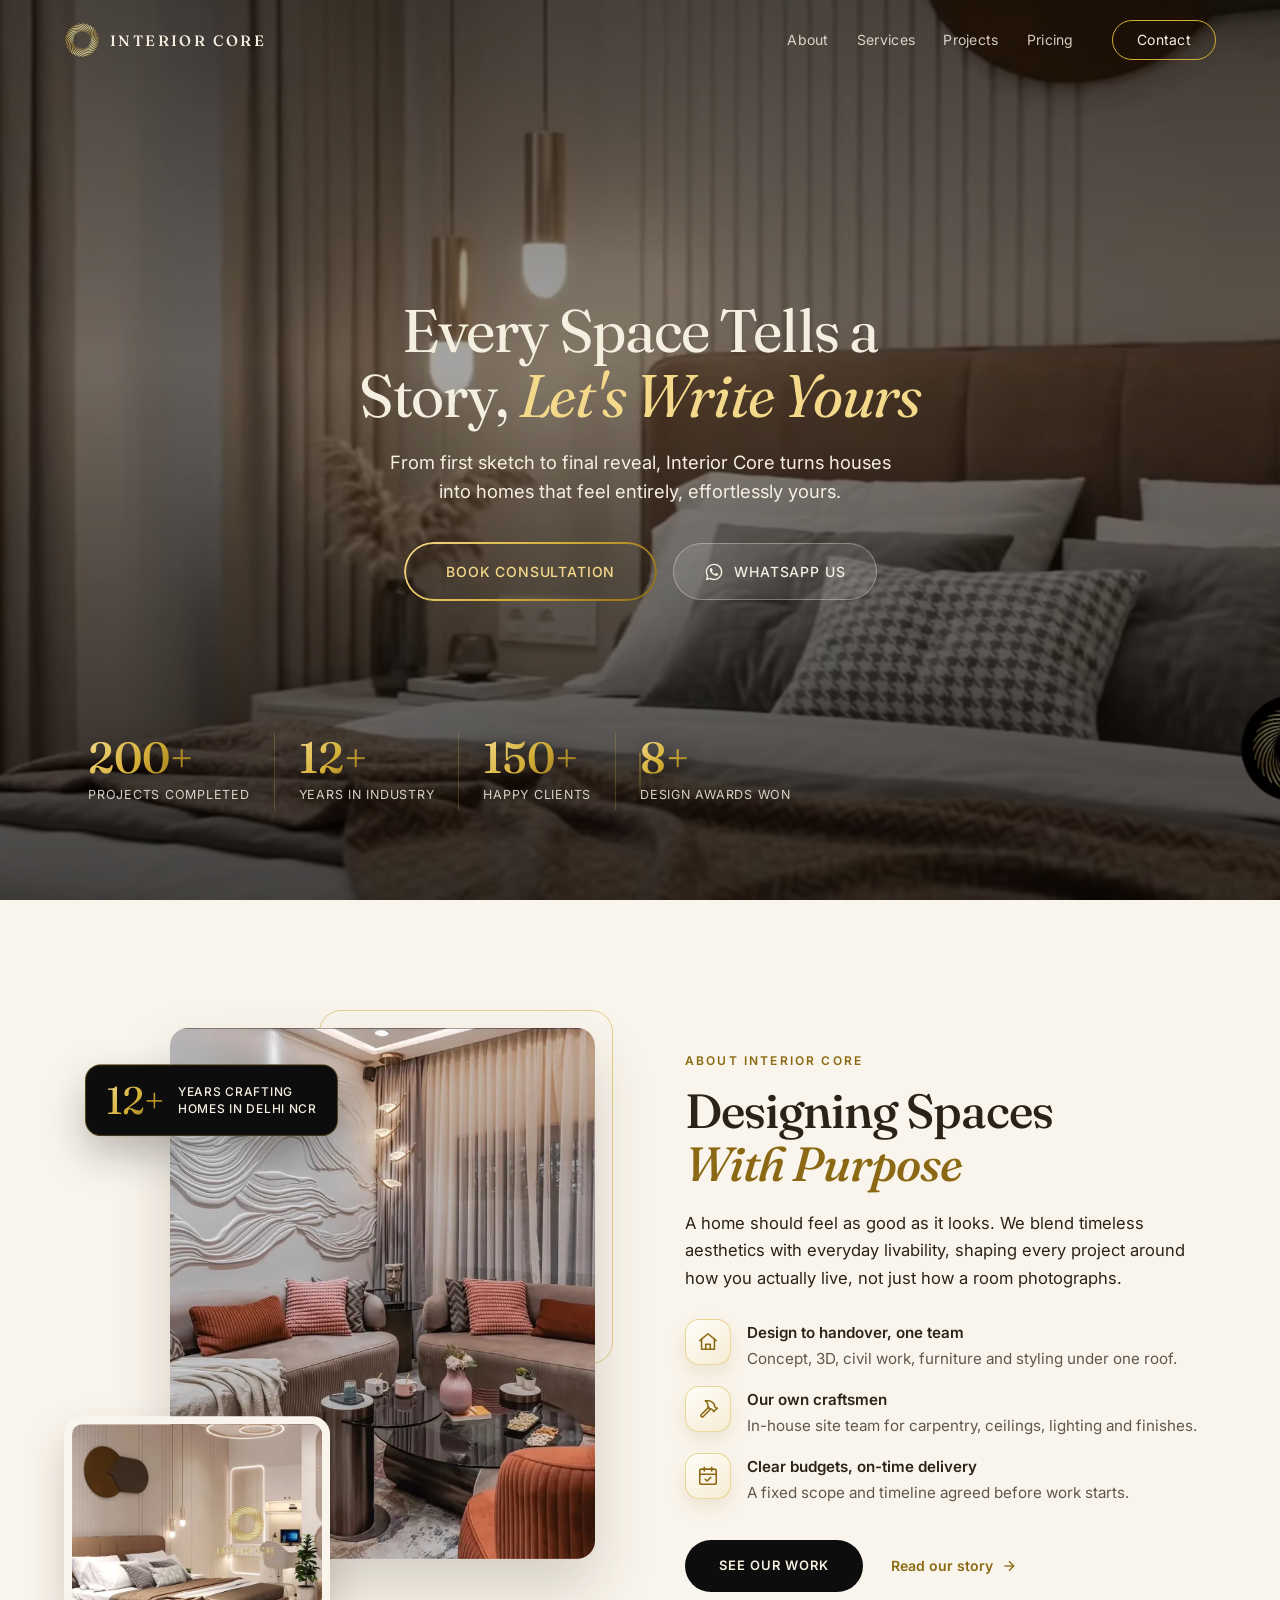
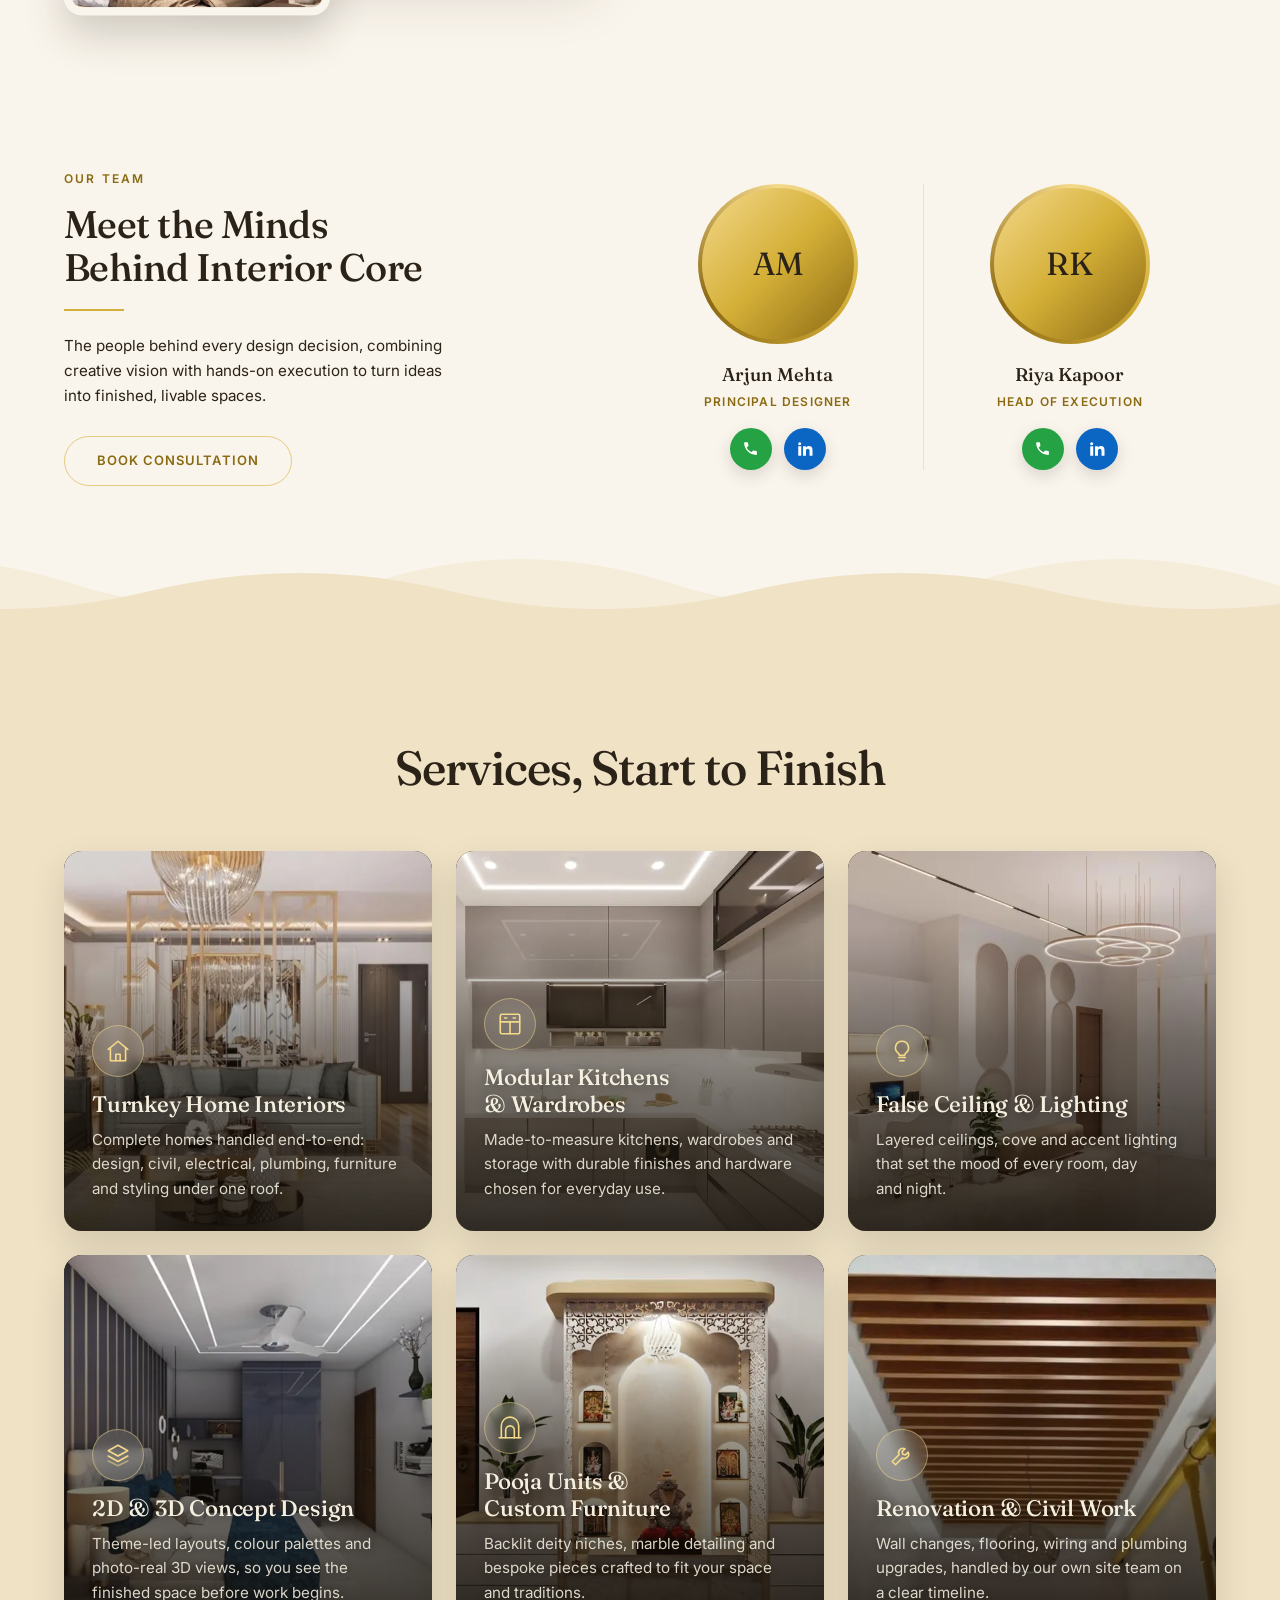
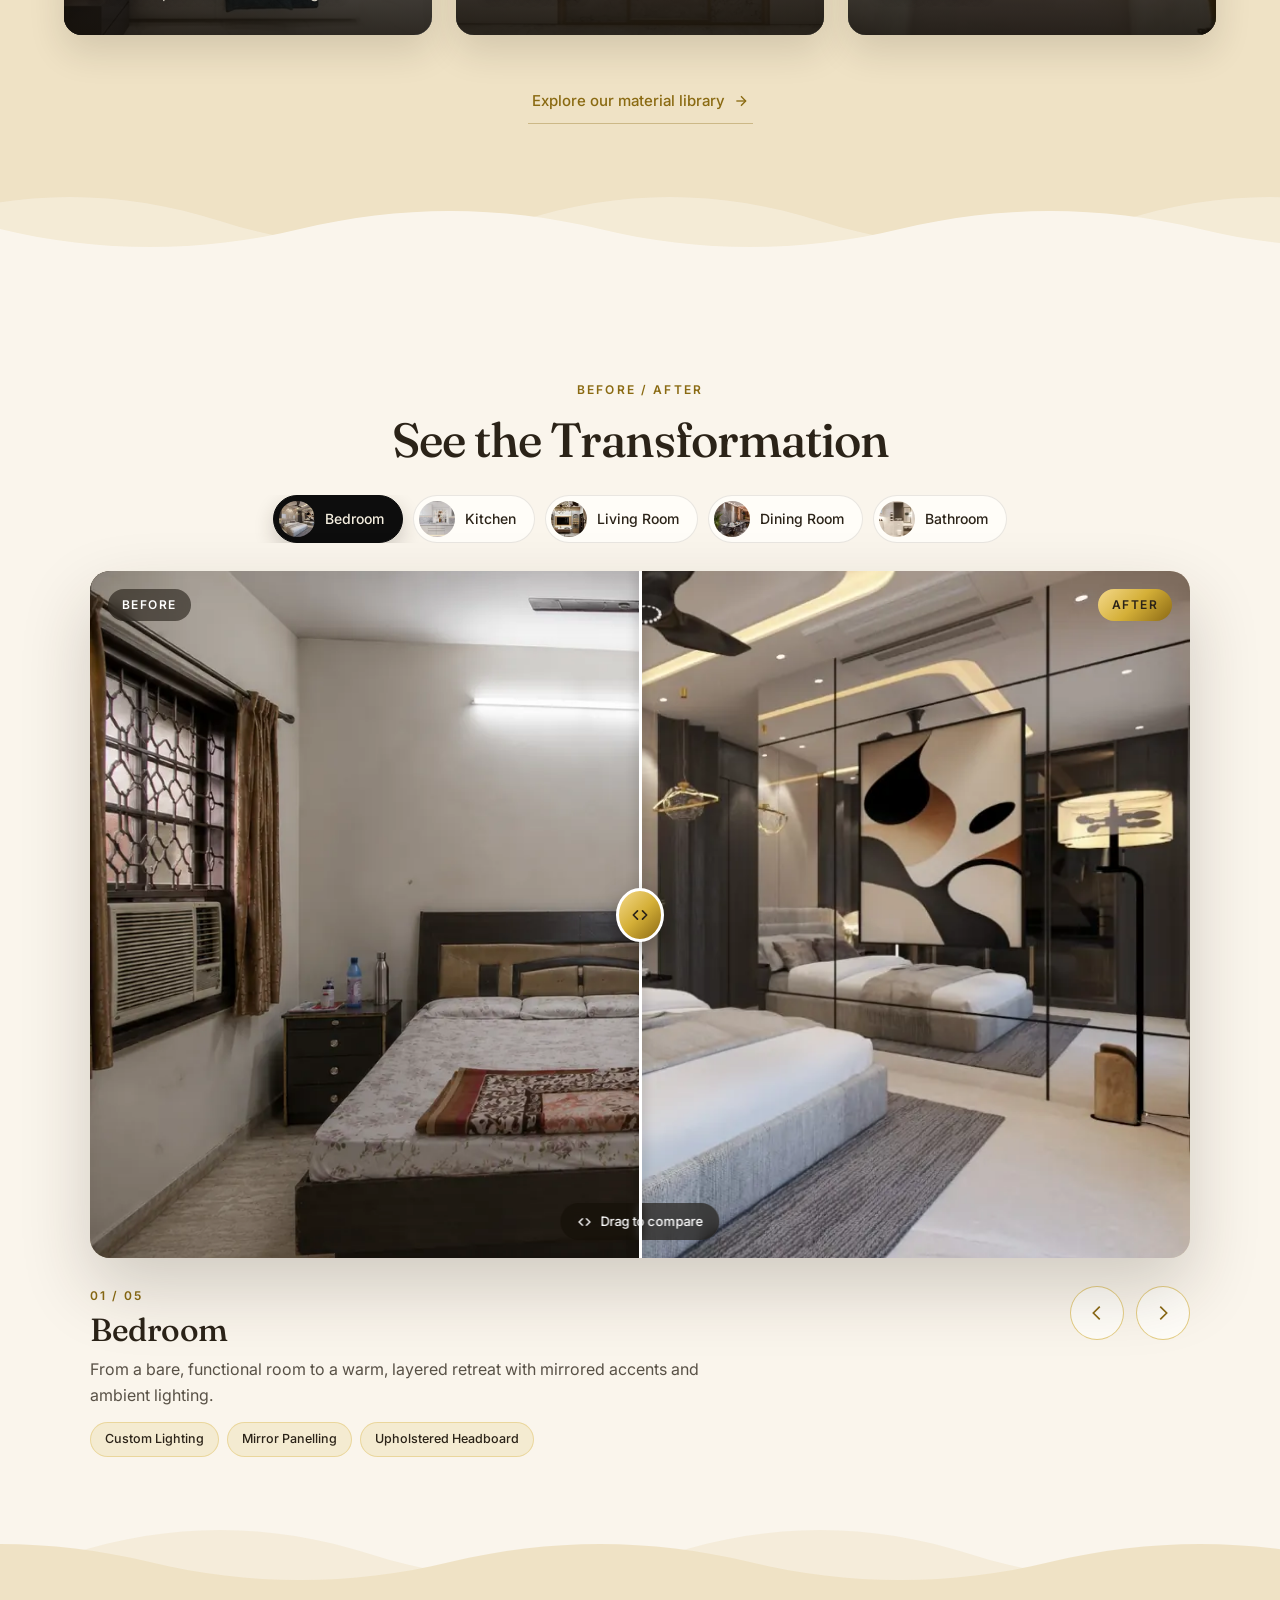
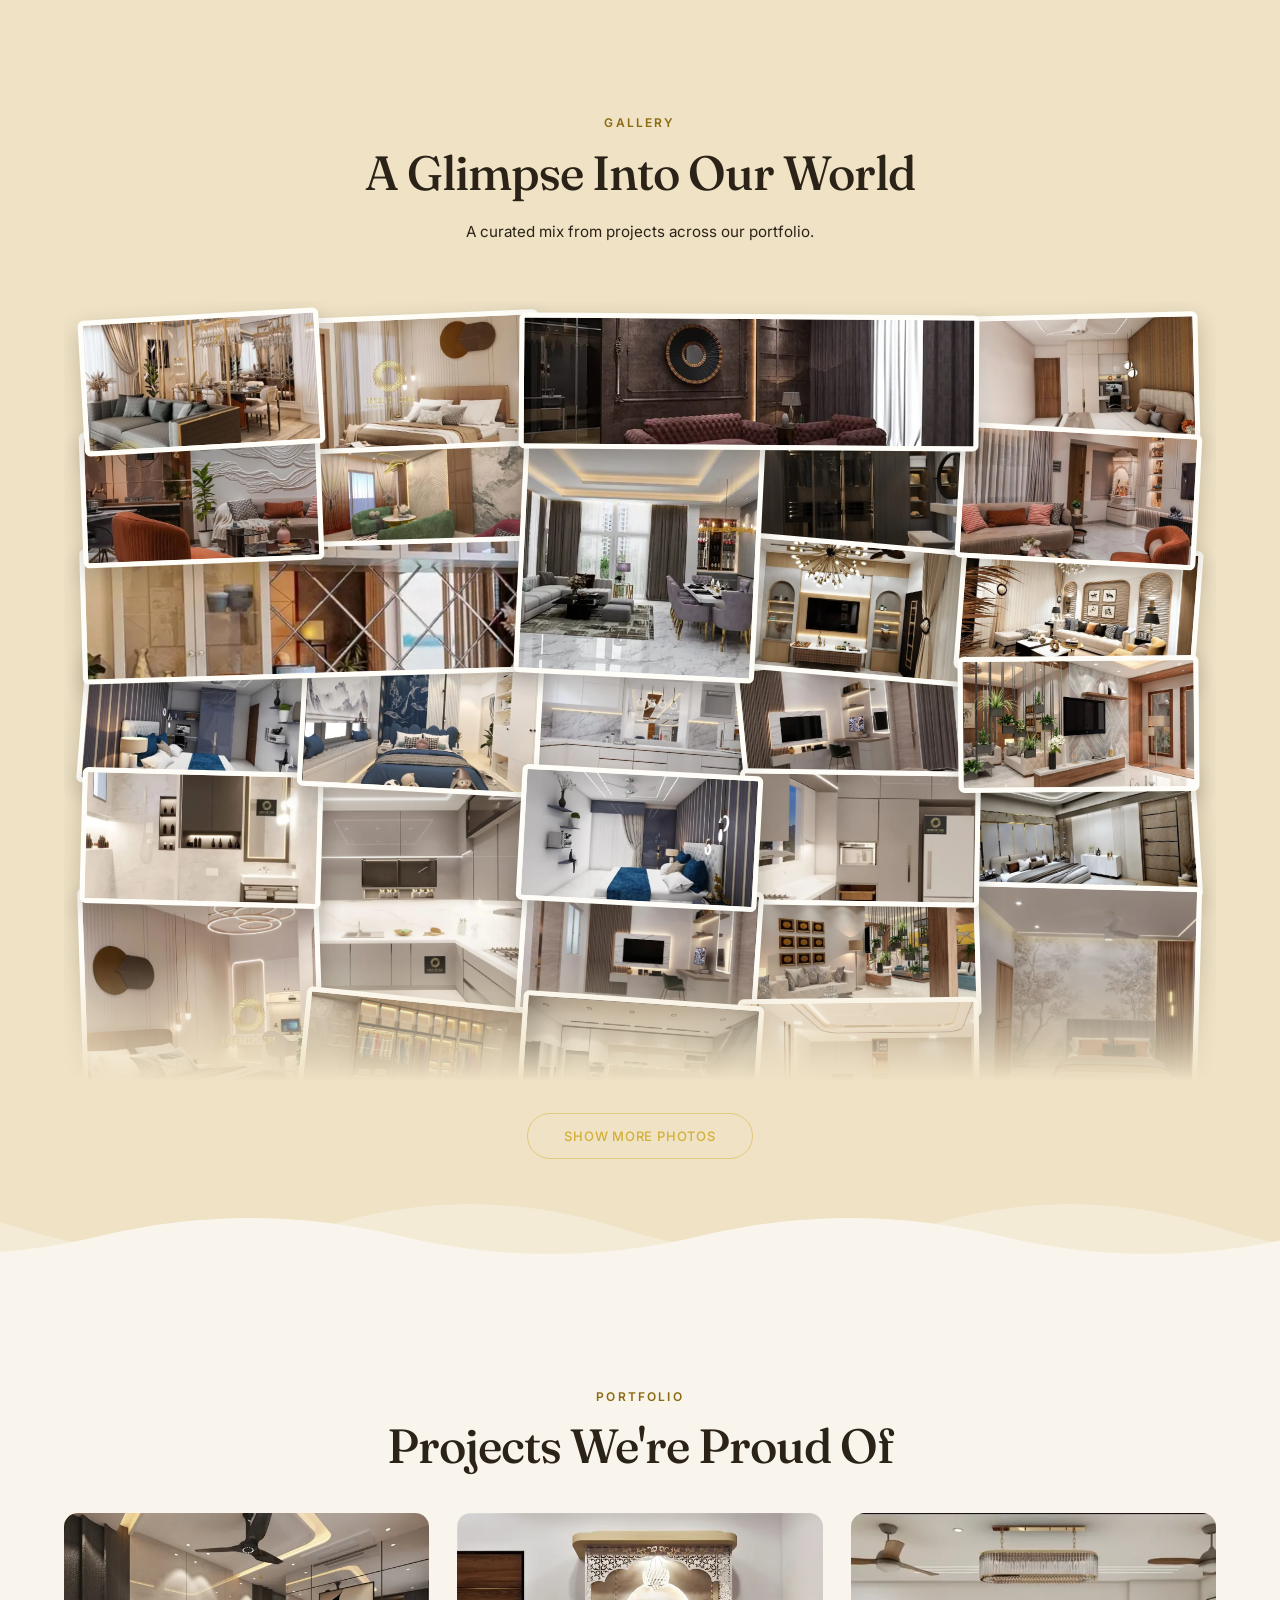
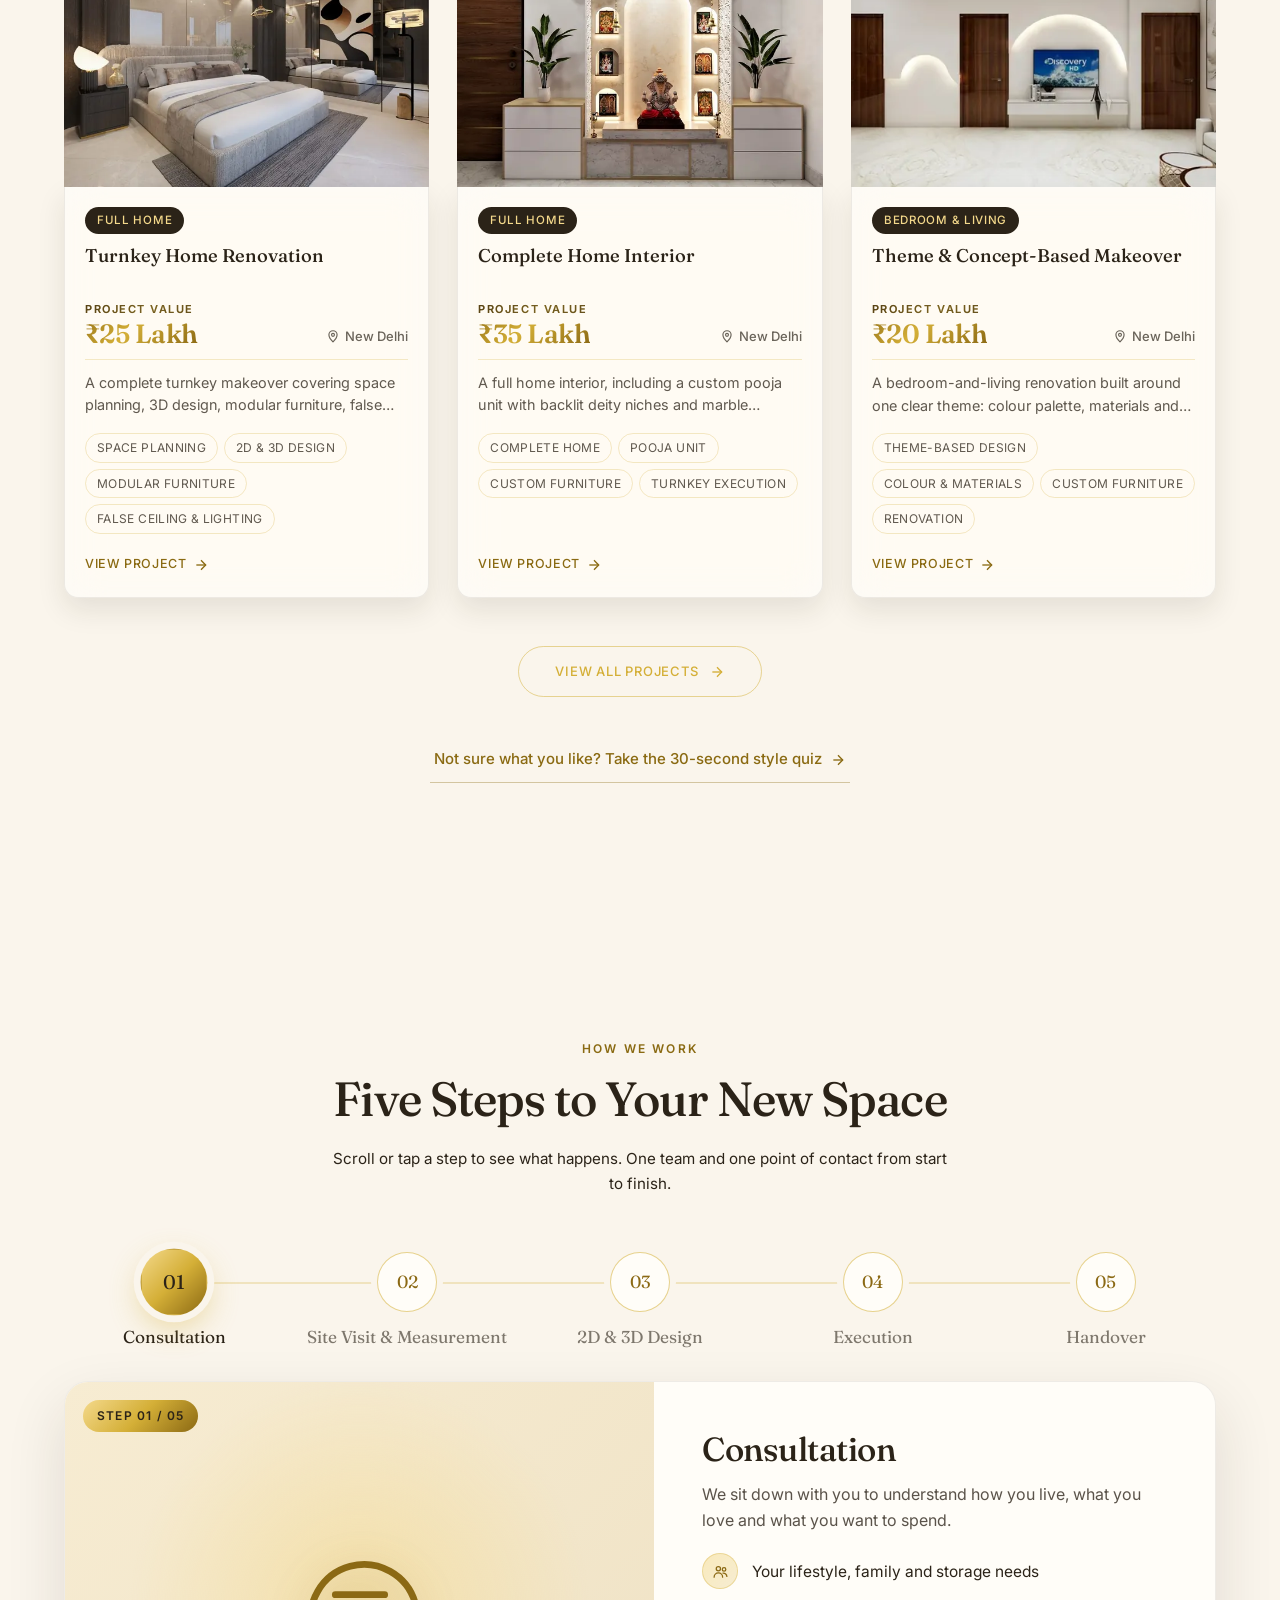
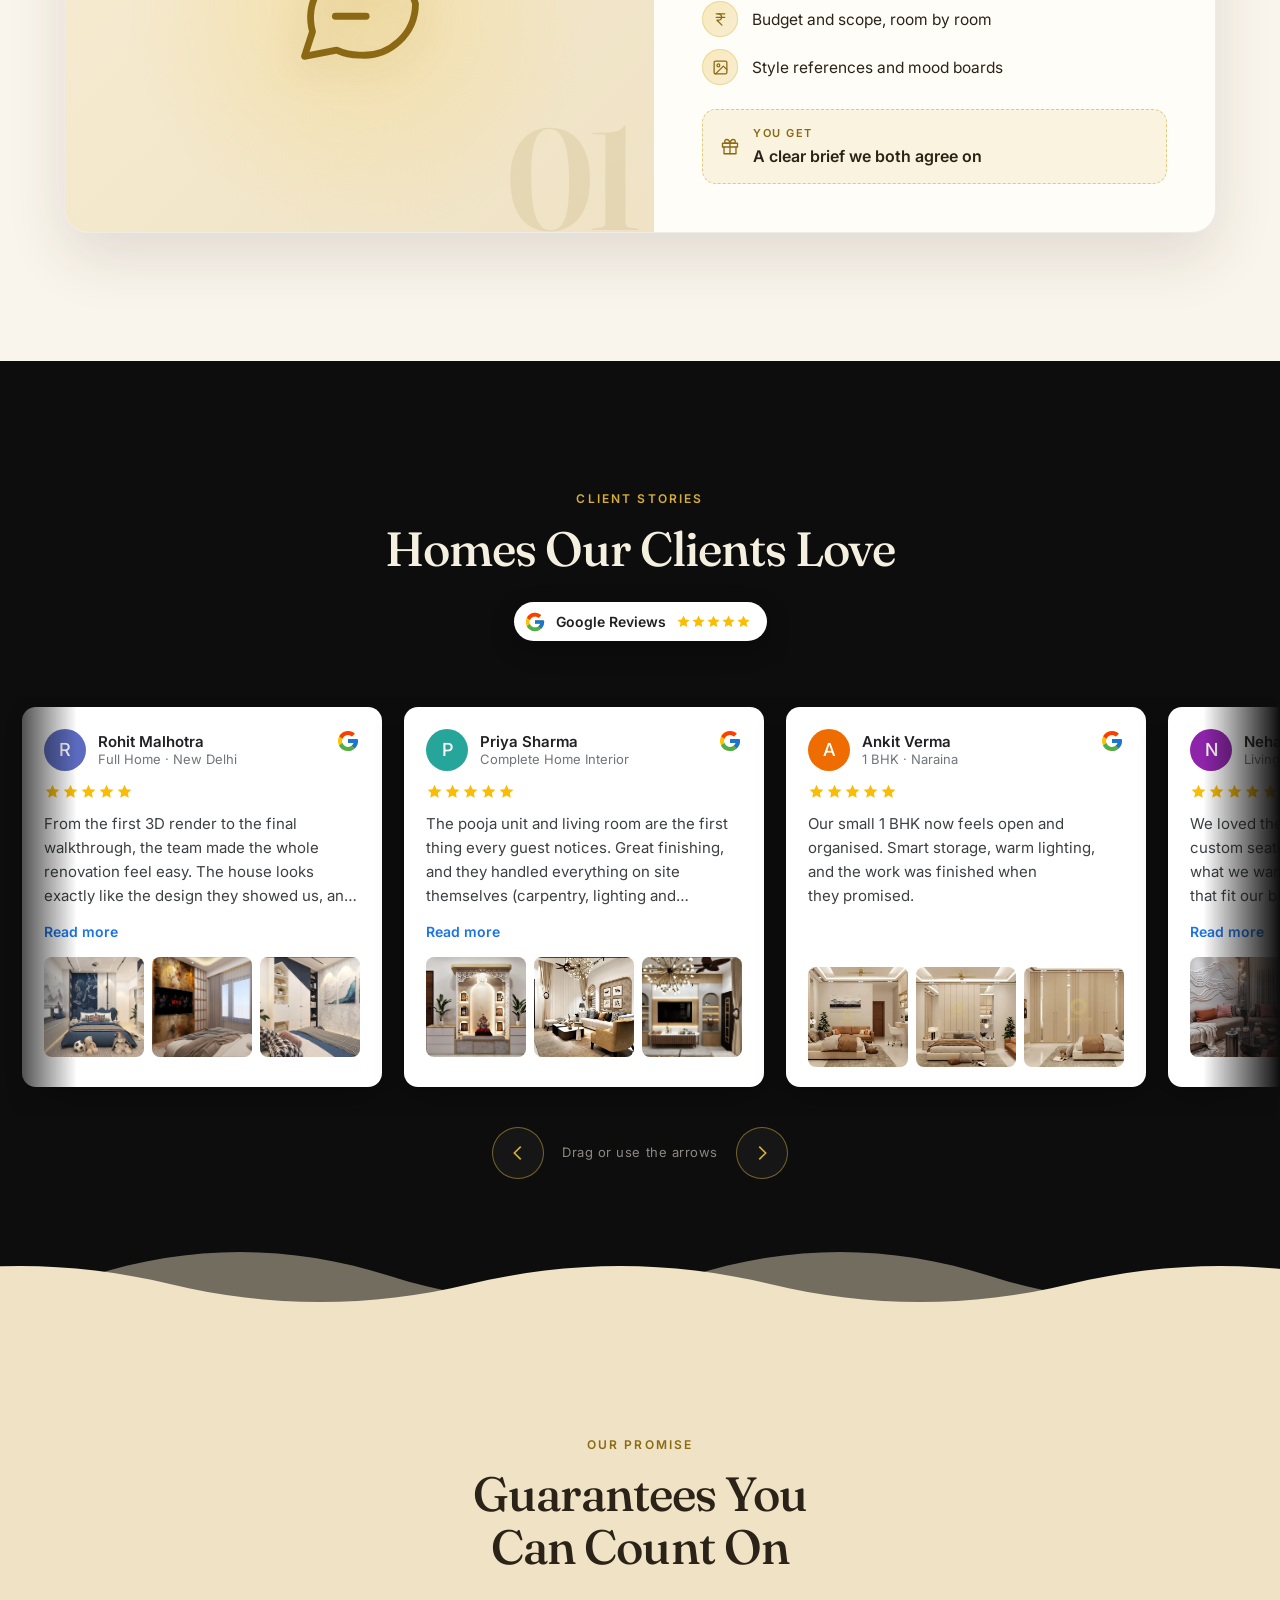
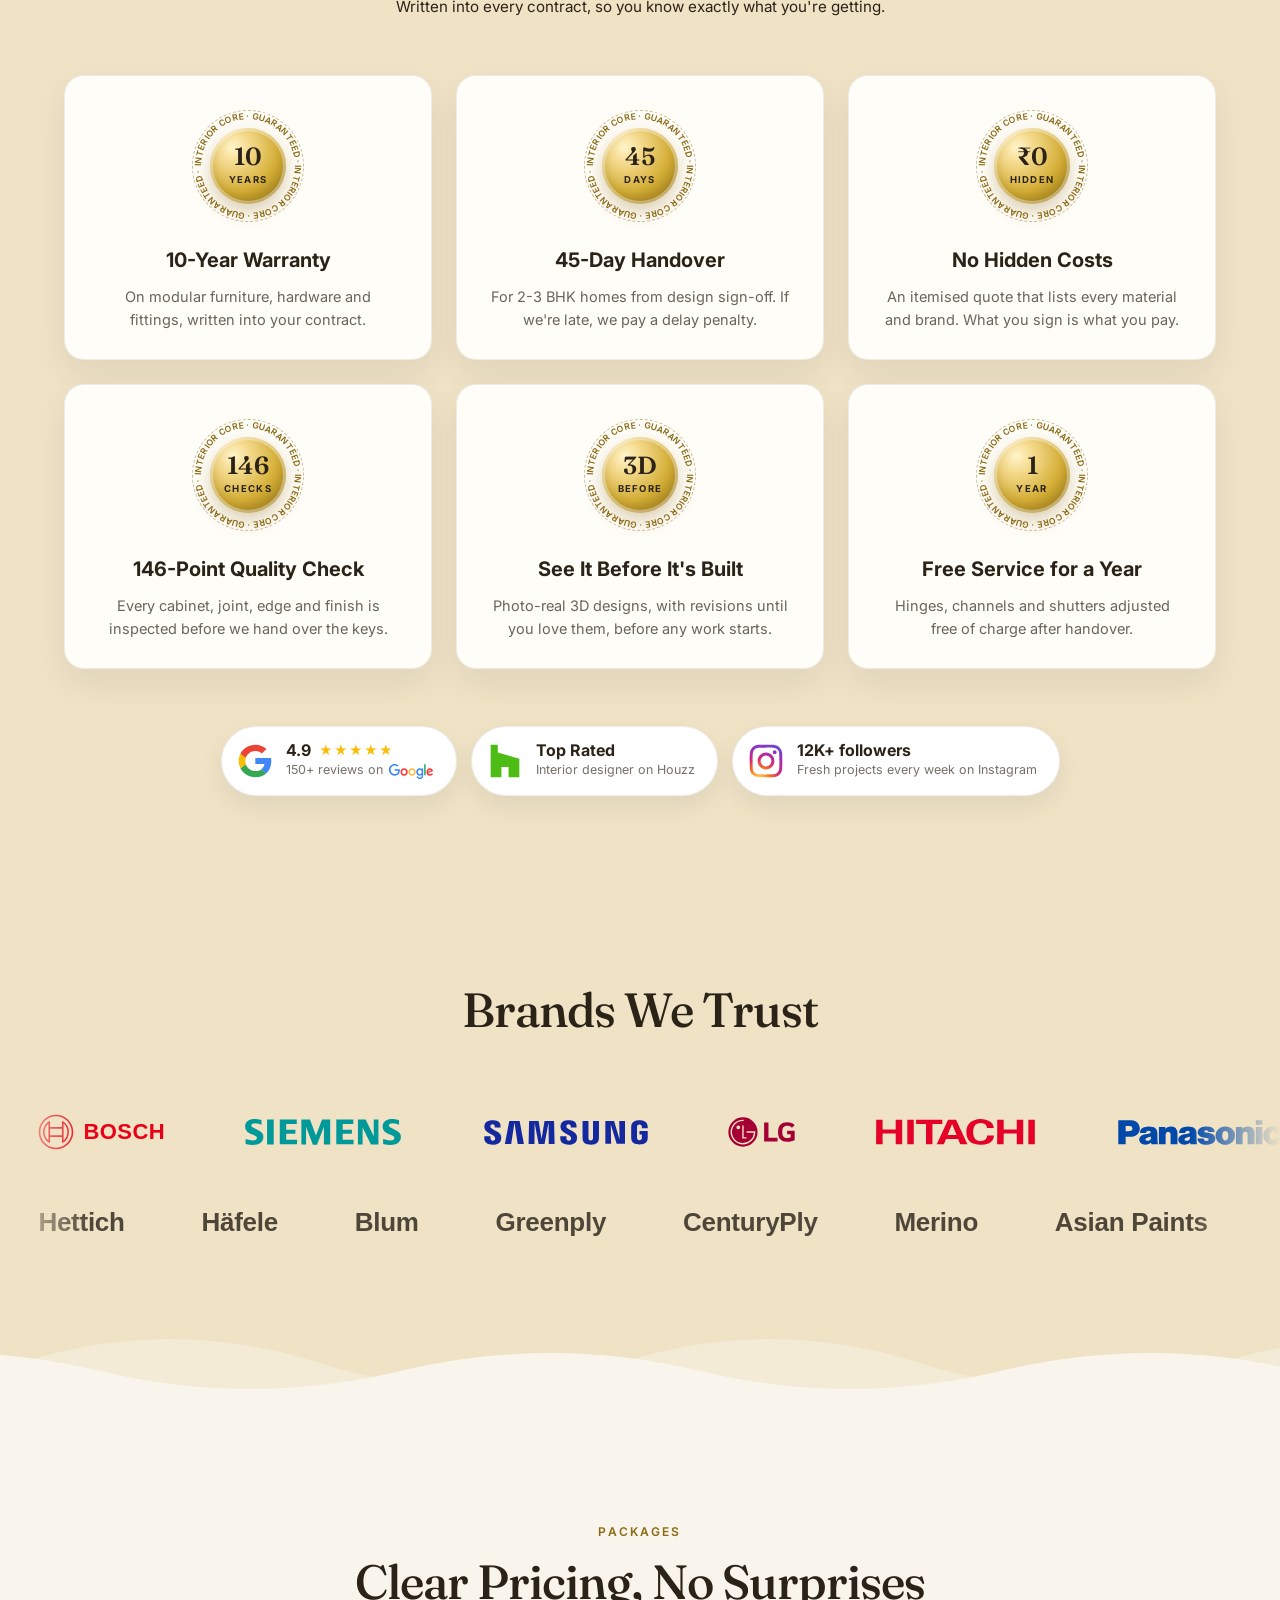
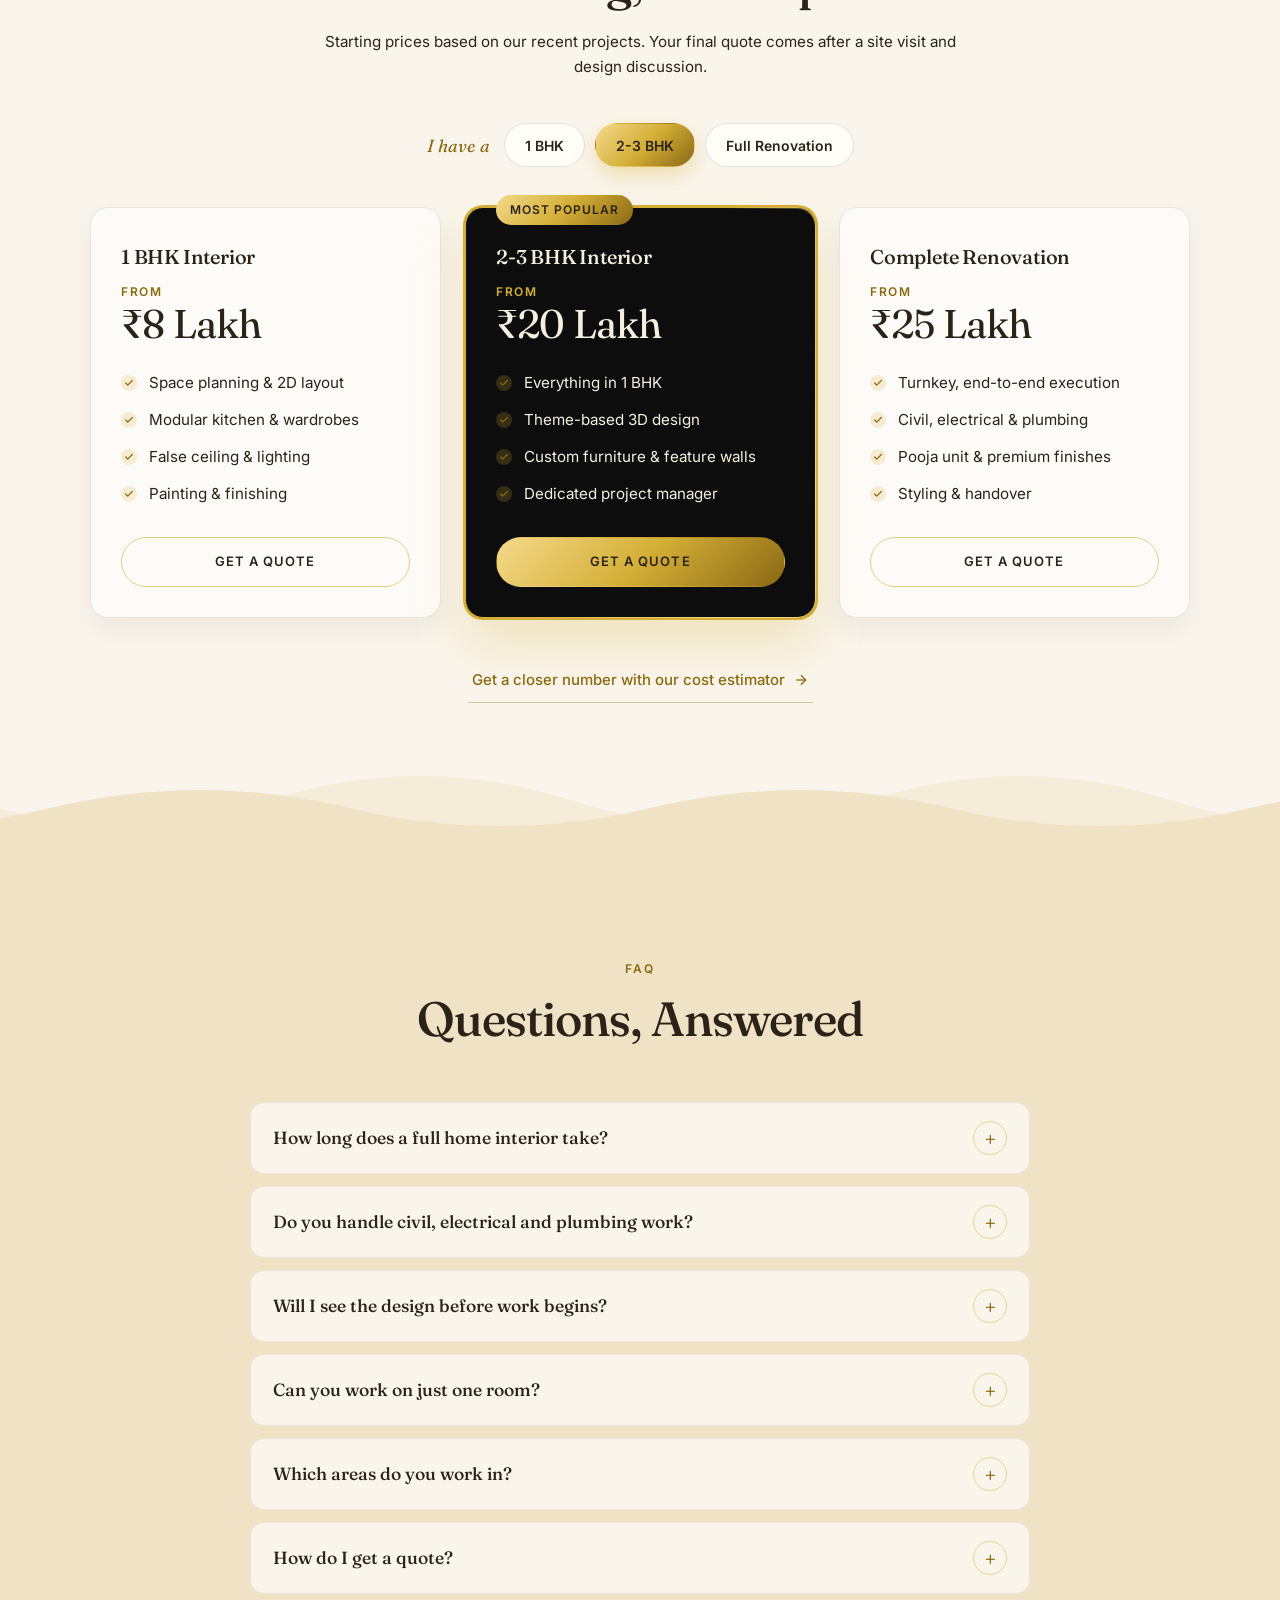
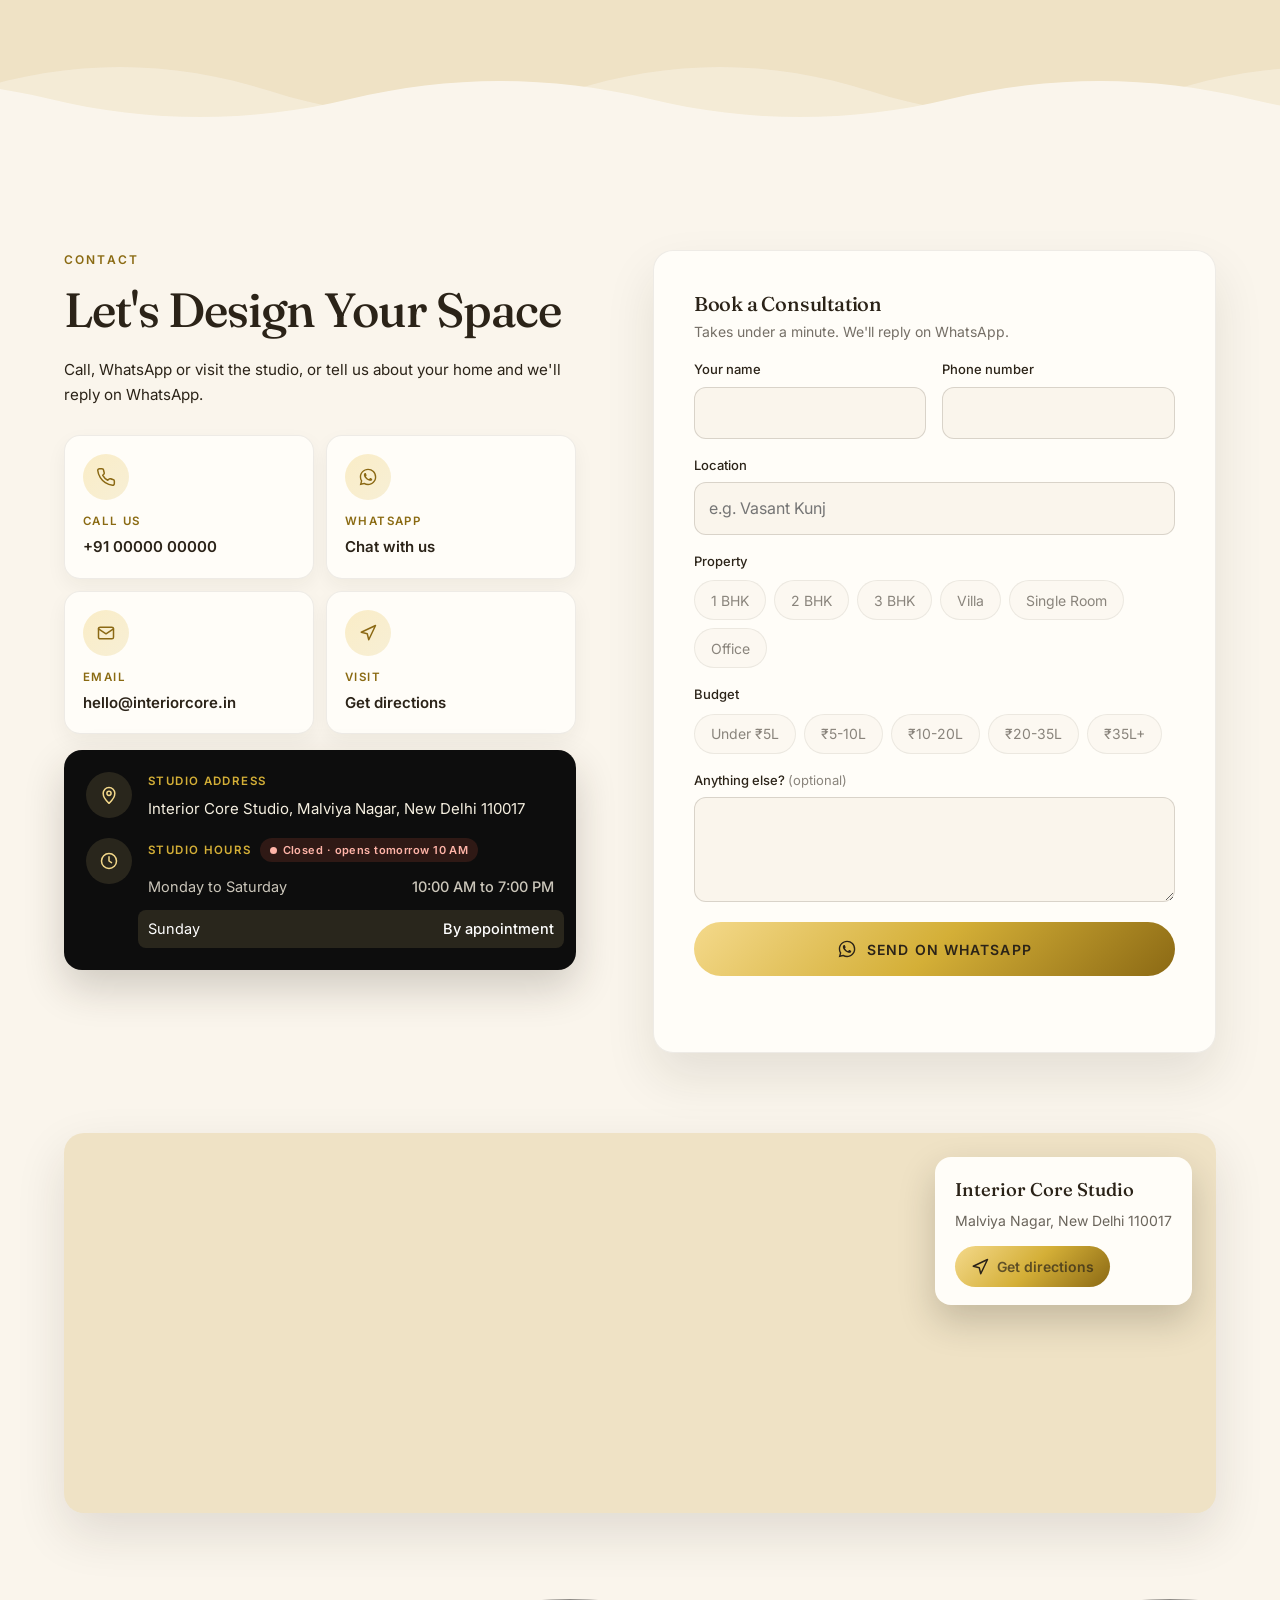
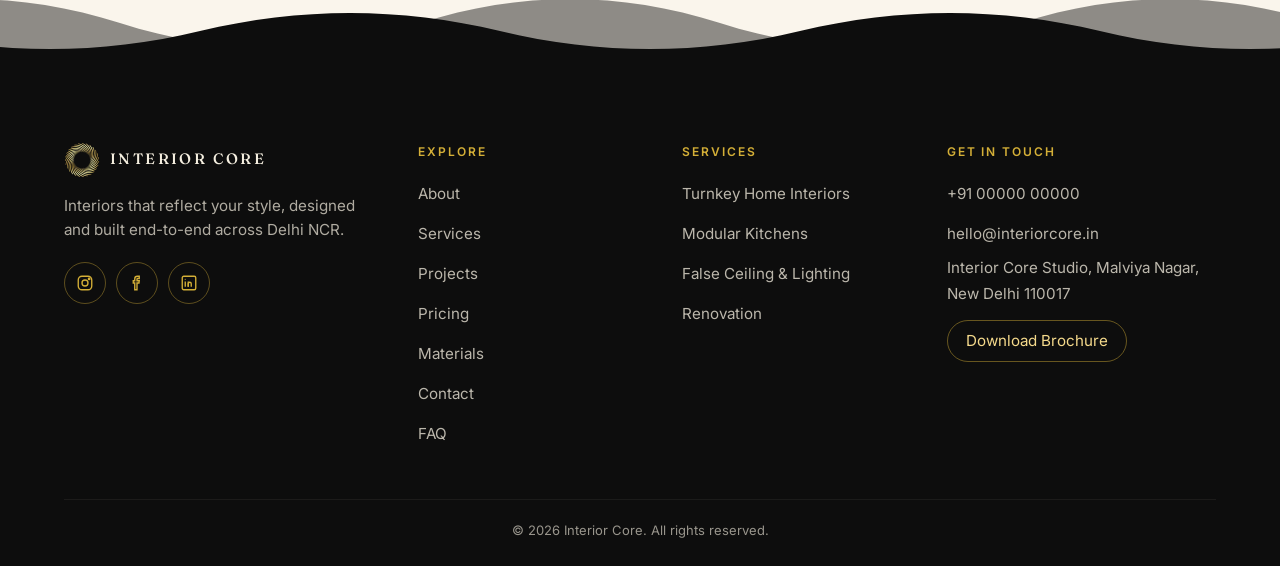
==== commit 833d56e4: "Organise the code: no CSS or JS inside HTML, files in folders - HTML holds only markup: the head scr" ====
--- a/index.html
+++ b/index.html
@@ -16,11 +16,11 @@
 <link rel="preload" as="image" href="img/hero/poster-960.webp" media="(max-width: 767px)" fetchpriority="high">
 <link rel="preconnect" href="https://www.google.com">
 <link rel="preconnect" href="https://maps.gstatic.com" crossorigin>
-<link rel="stylesheet" href="css/style.min.css?v=20261008t">
-<script>(function(d){try{if(!("onpagereveal" in window))d.classList.add("no-vt");if(!sessionStorage.getItem("icIntro")&&!matchMedia("(prefers-reduced-motion: reduce)").matches){d.classList.add("ic-intro");sessionStorage.setItem("icIntro","1")}}catch(e){}})(document.documentElement)</script>
+<link rel="stylesheet" href="css/style.min.css?v=20261008u">
+<script src="js/core/head.js?v=20261008u"></script>
 </head>
 <body>
-<div class="intro" id="intro" aria-hidden="true"><div class="intro-inner"><span class="intro-logo"></span><span class="intro-word"><i style="--i:0">I</i><i style="--i:1">N</i><i style="--i:2">T</i><i style="--i:3">E</i><i style="--i:4">R</i><i style="--i:5">I</i><i style="--i:6">O</i><i style="--i:7">R</i><i style="--i:8">&nbsp;</i><i style="--i:9">C</i><i style="--i:10">O</i><i style="--i:11">R</i><i style="--i:12">E</i></span><span class="intro-line"></span><small>Interiors that reflect your style</small></div></div>
+<div class="intro" id="intro" aria-hidden="true"><div class="intro-inner"><span class="intro-logo"></span><span class="intro-word"><i class="i-0">I</i><i class="i-1">N</i><i class="i-2">T</i><i class="i-3">E</i><i class="i-4">R</i><i class="i-5">I</i><i class="i-6">O</i><i class="i-7">R</i><i class="i-8">&nbsp;</i><i class="i-9">C</i><i class="i-10">O</i><i class="i-11">R</i><i class="i-12">E</i></span><span class="intro-line"></span><small>Interiors that reflect your style</small></div></div>
 
 <header id="site-nav">
   <div class="nav-inner">
@@ -42,7 +42,7 @@
 </header>
 
 <section id="hero">
-  <!-- src is chosen in js/main.js: 720p on phones, 1080p on desktop, none on data-saver -->
+  <!-- src is chosen in js/core/main.js: 720p on phones, 1080p on desktop, none on data-saver -->
   <video
     class="hero-bg"
     poster="img/hero/poster-960.webp"
@@ -55,9 +55,9 @@
   <div class="hero-overlay"></div>
 
   <div class="hero-content">
-    <h1 class="hero-item hero-headline" style="--d:0">Every Space Tells a Story, <em>Let's Write Yours</em></h1>
-    <p class="hero-item hero-value" style="--d:1">From first sketch to final reveal, Interior Core turns houses into homes that feel entirely, effortlessly yours.</p>
-    <div class="hero-item hero-actions" style="--d:2">
+    <h1 class="hero-item hero-headline d-0">Every Space Tells a Story, <em>Let's Write Yours</em></h1>
+    <p class="hero-item hero-value d-1">From first sketch to final reveal, Interior Core turns houses into homes that feel entirely, effortlessly yours.</p>
+    <div class="hero-item hero-actions d-2">
       <a href="#contact" class="hero-cta">Book Consultation</a>
       <a href="#contact" class="hero-cta-secondary" data-ic-wa><svg viewBox="0 0 24 24" width="20" height="20" fill="currentColor" aria-hidden="true"><path d="M12.04 2C6.58 2 2.13 6.45 2.13 11.91c0 1.75.46 3.45 1.32 4.95L2.05 22l5.25-1.38a9.9 9.9 0 0 0 4.74 1.21h.01c5.46 0 9.91-4.45 9.91-9.91 0-2.65-1.03-5.14-2.9-7.01A9.82 9.82 0 0 0 12.04 2Zm0 18.15h-.01a8.23 8.23 0 0 1-4.19-1.15l-.3-.18-3.12.82.83-3.04-.2-.31a8.2 8.2 0 0 1-1.26-4.38c0-4.54 3.7-8.23 8.25-8.23 2.2 0 4.27.86 5.83 2.42a8.18 8.18 0 0 1 2.41 5.83c0 4.54-3.7 8.22-8.24 8.22Zm4.52-6.16c-.25-.12-1.47-.72-1.69-.81-.23-.08-.39-.12-.56.13-.16.25-.64.81-.79.97-.14.17-.29.19-.54.06-.25-.12-1.05-.39-1.99-1.23-.74-.66-1.23-1.47-1.38-1.72-.14-.25-.02-.38.11-.51.11-.11.25-.29.37-.43.13-.15.17-.25.25-.42.08-.16.04-.31-.02-.43-.06-.13-.56-1.35-.76-1.84-.2-.48-.41-.42-.56-.43h-.48c-.17 0-.43.06-.66.31-.22.25-.86.85-.86 2.07 0 1.22.89 2.4 1.01 2.56.12.17 1.75 2.67 4.23 3.74.59.26 1.05.41 1.41.52.59.19 1.13.16 1.56.1.48-.07 1.47-.6 1.67-1.18.21-.58.21-1.07.14-1.18-.06-.1-.22-.16-.47-.28Z"/></svg><span>WhatsApp Us</span></a>
     </div>
@@ -68,19 +68,19 @@
   </div>
 
   <div class="stats-grid">
-    <div class="stat" style="--d:0">
+    <div class="stat d-0">
       <span class="stat-number" data-target="200" data-suffix="+">0</span>
       <span class="stat-label">Projects Completed</span>
     </div>
-    <div class="stat" style="--d:1">
+    <div class="stat d-1">
       <span class="stat-number" data-target="12" data-suffix="+">0</span>
       <span class="stat-label">Years in Industry</span>
     </div>
-    <div class="stat" style="--d:2">
+    <div class="stat d-2">
       <span class="stat-number" data-target="150" data-suffix="+">0</span>
       <span class="stat-label">Happy Clients</span>
     </div>
-    <div class="stat" style="--d:3">
+    <div class="stat d-3">
       <span class="stat-number" data-target="8" data-suffix="+">0</span>
       <span class="stat-label">Design Awards Won</span>
     </div>
@@ -89,7 +89,7 @@
 
 <section id="about" class="about wave-top">
   <div class="about-story reveal-group">
-    <div class="about-collage reveal-item" style="--d:0">
+    <div class="about-collage reveal-item d-0">
       <div class="about-main-frame">
         <img class="about-img-main" src="img/projects/project-3/02-640.webp" srcset="img/projects/project-3/02-640.webp 640w, img/projects/project-3/02-1280.webp 1080w" sizes="(max-width: 768px) 80vw, 460px" alt="Living room with sculpted wave wall designed by Interior Core" loading="lazy" decoding="async">
       </div>
@@ -101,19 +101,19 @@
     </div>
 
     <div class="about-story-text">
-      <span class="eyebrow reveal-item" style="--d:1">About Interior Core</span>
-      <h2 class="about-heading reveal-item" style="--d:2">Designing Spaces <em>With Purpose</em></h2>
-      <p class="about-body reveal-item" style="--d:3">
+      <span class="eyebrow reveal-item d-1">About Interior Core</span>
+      <h2 class="about-heading reveal-item d-2">Designing Spaces <em>With Purpose</em></h2>
+      <p class="about-body reveal-item d-3">
         A home should feel as good as it looks. We blend timeless aesthetics with everyday
         livability, shaping every project around how you actually live, not just how a room
         photographs.
       </p>
-      <ul class="about-points reveal-item" style="--d:4">
+      <ul class="about-points reveal-item d-4">
         <li><span class="about-icon"><svg viewBox="0 0 24 24" width="22" height="22" fill="none" stroke="currentColor" stroke-width="1.7" stroke-linecap="round" stroke-linejoin="round" aria-hidden="true"><path d="M3 10.5 12 3l9 7.5"/><path d="M5 9v11h14V9"/><path d="M9.5 20v-5.5h5V20"/></svg></span><span><strong>Design to handover, one team</strong>Concept, 3D, civil work, furniture and styling under one roof.</span></li>
         <li><span class="about-icon"><svg viewBox="0 0 24 24" width="22" height="22" fill="none" stroke="currentColor" stroke-width="1.7" stroke-linecap="round" stroke-linejoin="round" aria-hidden="true"><path d="m15 12-8.4 8.4a1.5 1.5 0 0 1-2.1-2.1L12.9 9.9"/><path d="m18 15 4-4"/><path d="m21.5 11.5-1.9-1.9a2 2 0 0 1-.6-1.4V7l-2.3-2.3a6 6 0 0 0-4.2-1.7H9l.9.8A6.2 6.2 0 0 1 12 8.4V10l2 2h1.2a2 2 0 0 1 1.4.6l1.9 1.9"/></svg></span><span><strong>Our own craftsmen</strong>In-house site team for carpentry, ceilings, lighting and finishes.</span></li>
         <li><span class="about-icon"><svg viewBox="0 0 24 24" width="22" height="22" fill="none" stroke="currentColor" stroke-width="1.7" stroke-linecap="round" stroke-linejoin="round" aria-hidden="true"><rect x="3" y="4.5" width="18" height="16.5" rx="2"/><path d="M16 2.5v4M8 2.5v4M3 10h18"/><path d="m9 15.5 2 2 4-4"/></svg></span><span><strong>Clear budgets, on-time delivery</strong>A fixed scope and timeline agreed before work starts.</span></li>
       </ul>
-      <div class="about-actions reveal-item" style="--d:5">
+      <div class="about-actions reveal-item d-5">
         <a href="#portfolio" class="about-btn">See Our Work</a>
         <a href="about.html" class="about-link">Read our story
           <svg viewBox="0 0 24 24" width="16" height="16" fill="none" stroke="currentColor" stroke-width="2" aria-hidden="true"><line x1="5" y1="12" x2="19" y2="12"/><polyline points="12 5 19 12 12 19"/></svg>
@@ -125,18 +125,18 @@
   <div class="founders reveal-group">
     <div class="founders-inner">
       <div class="founders-text">
-        <span class="eyebrow reveal-item" style="--d:0">Our Team</span>
-        <h3 class="founders-heading reveal-item" style="--d:1">Meet the Minds Behind Interior Core</h3>
-        <div class="founders-divider reveal-item" style="--d:2" aria-hidden="true"></div>
-        <p class="founders-desc reveal-item" style="--d:3">The people behind every design decision, combining creative vision with hands-on execution to turn ideas into finished, livable spaces.</p>
-        <a href="#contact" class="founders-cta reveal-item" style="--d:4">Book Consultation</a>
+        <span class="eyebrow reveal-item d-0">Our Team</span>
+        <h3 class="founders-heading reveal-item d-1">Meet the Minds Behind Interior Core</h3>
+        <div class="founders-divider reveal-item d-2" aria-hidden="true"></div>
+        <p class="founders-desc reveal-item d-3">The people behind every design decision, combining creative vision with hands-on execution to turn ideas into finished, livable spaces.</p>
+        <a href="#contact" class="founders-cta reveal-item d-4">Book Consultation</a>
       </div>
 
       <div class="founders-profiles">
-        <div class="founder-profile reveal-item" style="--d:2">
+        <div class="founder-profile reveal-item d-2">
           <div class="founder-photo-ring" data-initials="AM">
             <!-- Stock placeholder photo (Unsplash) - replace with the real photo, e.g. img/team/founder.webp -->
-            <img src="https://images.unsplash.com/photo-1560250097-0b93528c311a?auto=format&fit=crop&crop=faces&w=320&h=320&q=75" alt="Arjun Mehta, Principal Designer" loading="lazy" decoding="async" referrerpolicy="no-referrer" onerror="this.parentNode.classList.add('no-photo');this.remove()">
+            <img src="https://images.unsplash.com/photo-1560250097-0b93528c311a?auto=format&fit=crop&crop=faces&w=320&h=320&q=75" alt="Arjun Mehta, Principal Designer" loading="lazy" decoding="async" referrerpolicy="no-referrer" data-fallback="no-photo">
           </div>
           <h4 class="founder-name">Arjun Mehta</h4>
           <span class="founder-role">Principal Designer</span>
@@ -146,10 +146,10 @@
             <a href="#" class="founder-linkedin" aria-label="Arjun Mehta on LinkedIn"><svg viewBox="0 0 24 24" width="18" height="18" fill="currentColor" aria-hidden="true"><path d="M6.94 5a2 2 0 1 1-4-.002 2 2 0 0 1 4 .002ZM7 8.48H3V21h4V8.48Zm6.32 0H9.34V21h3.94v-6.57c0-3.66 4.77-4 4.77 0V21H22v-7.93c0-6.17-7.06-5.94-8.72-2.91l.04-1.68Z"/></svg></a>
           </div>
         </div>
-        <div class="founder-profile reveal-item" style="--d:3">
+        <div class="founder-profile reveal-item d-3">
           <div class="founder-photo-ring" data-initials="RK">
             <!-- Stock placeholder photo (Unsplash) - replace with the real photo, e.g. img/team/founder.webp -->
-            <img src="https://images.unsplash.com/photo-1573496359142-b8d87734a5a2?auto=format&fit=crop&crop=faces&w=320&h=320&q=75" alt="Riya Kapoor, Head of Execution" loading="lazy" decoding="async" referrerpolicy="no-referrer" onerror="this.parentNode.classList.add('no-photo');this.remove()">
+            <img src="https://images.unsplash.com/photo-1573496359142-b8d87734a5a2?auto=format&fit=crop&crop=faces&w=320&h=320&q=75" alt="Riya Kapoor, Head of Execution" loading="lazy" decoding="async" referrerpolicy="no-referrer" data-fallback="no-photo">
           </div>
           <h4 class="founder-name">Riya Kapoor</h4>
           <span class="founder-role">Head of Execution</span>
@@ -166,11 +166,11 @@
 
 <section id="services" class="services wave-top">
   <div class="section-header reveal-group">
-    <h2 class="about-heading reveal-item" style="--d:0">Services, Start to Finish</h2>
+    <h2 class="about-heading reveal-item d-0">Services, Start to Finish</h2>
   </div>
 
   <div class="services-track reveal-group" role="list">
-    <article class="service-card reveal-item" style="--d:0" role="listitem">
+    <article class="service-card reveal-item d-0" role="listitem">
       <img class="service-bg" src="img/projects/project-8/02-640.webp" alt="" loading="lazy" decoding="async">
       <div class="service-content">
         <span class="service-icon" aria-hidden="true"><svg viewBox="0 0 24 24" width="26" height="26" fill="none" stroke="currentColor" stroke-width="1.5" stroke-linecap="round" stroke-linejoin="round"><path d="M3 10.5 12 3l9 7.5"/><path d="M5 9.5V21h14V9.5"/><path d="M10 21v-6h4v6"/></svg></span>
@@ -178,7 +178,7 @@
         <p>Complete homes handled end-to-end: design, civil, electrical, plumbing, furniture and styling under one roof.</p>
       </div>
     </article>
-    <article class="service-card reveal-item" style="--d:1" role="listitem">
+    <article class="service-card reveal-item d-1" role="listitem">
       <img class="service-bg" src="img/projects/project-4/09-640.webp" alt="" loading="lazy" decoding="async">
       <div class="service-content">
         <span class="service-icon" aria-hidden="true"><svg viewBox="0 0 24 24" width="26" height="26" fill="none" stroke="currentColor" stroke-width="1.5" stroke-linecap="round" stroke-linejoin="round"><rect x="3" y="3" width="18" height="18" rx="1.5"/><line x1="3" y1="10" x2="21" y2="10"/><line x1="12" y1="10" x2="12" y2="21"/><line x1="7" y1="6.5" x2="9" y2="6.5"/><line x1="15" y1="6.5" x2="17" y2="6.5"/></svg></span>
@@ -186,7 +186,7 @@
         <p>Made-to-measure kitchens, wardrobes and storage with durable finishes and hardware chosen for everyday use.</p>
       </div>
     </article>
-    <article class="service-card reveal-item" style="--d:2" role="listitem">
+    <article class="service-card reveal-item d-2" role="listitem">
       <img class="service-bg" src="img/projects/project-4/04-640.webp" alt="" loading="lazy" decoding="async">
       <div class="service-content">
         <span class="service-icon" aria-hidden="true"><svg viewBox="0 0 24 24" width="26" height="26" fill="none" stroke="currentColor" stroke-width="1.5" stroke-linecap="round" stroke-linejoin="round"><path d="M9 18h6"/><path d="M10 21h4"/><path d="M12 3a6 6 0 0 0-3.5 10.9c.6.5 1 1.2 1 2V16h5v-.1c0-.8.4-1.5 1-2A6 6 0 0 0 12 3Z"/></svg></span>
@@ -194,7 +194,7 @@
         <p>Layered ceilings, cove and accent lighting that set the mood of every room, day and night.</p>
       </div>
     </article>
-    <article class="service-card reveal-item" style="--d:3" role="listitem">
+    <article class="service-card reveal-item d-3" role="listitem">
       <img class="service-bg" src="img/projects/project-2/09-640.webp" alt="" loading="lazy" decoding="async">
       <div class="service-content">
         <span class="service-icon" aria-hidden="true"><svg viewBox="0 0 24 24" width="26" height="26" fill="none" stroke="currentColor" stroke-width="1.5" stroke-linecap="round" stroke-linejoin="round"><path d="M12 3 3 8l9 5 9-5-9-5Z"/><path d="m3 13 9 5 9-5"/><path d="m3 17.5 9 4.5 9-4.5" opacity=".5"/></svg></span>
@@ -202,7 +202,7 @@
         <p>Theme-led layouts, colour palettes and photo-real 3D views, so you see the finished space before work begins.</p>
       </div>
     </article>
-    <article class="service-card reveal-item" style="--d:4" role="listitem">
+    <article class="service-card reveal-item d-4" role="listitem">
       <img class="service-bg" src="img/projects/project-5/01-640.webp" alt="" loading="lazy" decoding="async">
       <div class="service-content">
         <span class="service-icon" aria-hidden="true"><svg viewBox="0 0 24 24" width="26" height="26" fill="none" stroke="currentColor" stroke-width="1.5" stroke-linecap="round" stroke-linejoin="round"><path d="M4 21V10a8 8 0 0 1 16 0v11"/><path d="M8 21v-7a4 4 0 0 1 8 0v7"/><line x1="2" y1="21" x2="22" y2="21"/></svg></span>
@@ -210,7 +210,7 @@
         <p>Backlit deity niches, marble detailing and bespoke pieces crafted to fit your space and traditions.</p>
       </div>
     </article>
-    <article class="service-card reveal-item" style="--d:5" role="listitem">
+    <article class="service-card reveal-item d-5" role="listitem">
       <img class="service-bg" src="img/projects/project-6/02-640.webp" alt="" loading="lazy" decoding="async">
       <div class="service-content">
         <span class="service-icon" aria-hidden="true"><svg viewBox="0 0 24 24" width="26" height="26" fill="none" stroke="currentColor" stroke-width="1.5" stroke-linecap="round" stroke-linejoin="round"><path d="M14.7 6.3a4 4 0 0 0-5.4 5.4L3 18l3 3 6.3-6.3a4 4 0 0 0 5.4-5.4l-2.6 2.6-2.4-.6-.6-2.4 2.6-2.6Z"/></svg></span>
@@ -226,8 +226,8 @@
 
 <section id="before-after" class="before-after wave-top">
   <div class="section-header reveal-group">
-    <span class="eyebrow reveal-item" style="--d:0">Before / After</span>
-    <h2 class="about-heading reveal-item" style="--d:1">See the Transformation</h2>
+    <span class="eyebrow reveal-item d-0">Before / After</span>
+    <h2 class="about-heading reveal-item d-1">See the Transformation</h2>
   </div>
 
   <div class="ba-tabs" id="baTabs" role="tablist" aria-label="Choose a room"></div>
@@ -271,9 +271,9 @@
 <section id="gallery" class="gallery wave-top">
 
   <div class="gallery-header reveal-group">
-    <span class="eyebrow reveal-item" style="--d:0">Gallery</span>
-    <h2 class="about-heading reveal-item" style="--d:1">A Glimpse Into Our World</h2>
-    <p class="section-subline reveal-item" style="--d:2">A curated mix from projects across our portfolio.</p>
+    <span class="eyebrow reveal-item d-0">Gallery</span>
+    <h2 class="about-heading reveal-item d-1">A Glimpse Into Our World</h2>
+    <p class="section-subline reveal-item d-2">A curated mix from projects across our portfolio.</p>
   </div>
 
   <div class="gallery-clip" id="galleryClip">
@@ -305,8 +305,8 @@
 
 <section id="portfolio" class="portfolio wave-top">
   <div class="portfolio-header reveal-group">
-    <span class="eyebrow reveal-item" style="--d:0">Portfolio</span>
-    <h2 class="about-heading reveal-item" style="--d:1">Projects We're Proud Of</h2>
+    <span class="eyebrow reveal-item d-0">Portfolio</span>
+    <h2 class="about-heading reveal-item d-1">Projects We're Proud Of</h2>
   </div>
 
   <!-- Home page shows the 3 featured projects (featured: 1-3 in js/data.js) -->
@@ -323,15 +323,15 @@
 </section>
 <section id="process" class="process">
   <div class="section-header reveal-group">
-    <span class="eyebrow reveal-item" style="--d:0">How We Work</span>
-    <h2 class="about-heading reveal-item" style="--d:1">Five Steps to Your New Space</h2>
-    <p class="section-subline reveal-item" style="--d:2">Scroll or tap a step to see what happens. One team and one point of contact from start to finish.</p>
+    <span class="eyebrow reveal-item d-0">How We Work</span>
+    <h2 class="about-heading reveal-item d-1">Five Steps to Your New Space</h2>
+    <p class="section-subline reveal-item d-2">Scroll or tap a step to see what happens. One team and one point of contact from start to finish.</p>
   </div>
 
   <div class="process-flow" id="processFlow">
     <div class="process-line" aria-hidden="true"><span class="process-line-fill"></span></div>
     <ol class="process-list" role="tablist" aria-label="Our process">
-    <li class="process-item active" style="--i:0">
+    <li class="process-item active i-0">
       <button type="button" class="process-tab" id="process-tab-1" role="tab" aria-selected="true" aria-controls="process-panel-1" tabindex="0">
         <span class="process-num"><svg class="process-ring" viewBox="0 0 60 60" aria-hidden="true"><circle cx="30" cy="30" r="28"/></svg><span>01</span></span>
         <span class="process-tab-title">Consultation</span>
@@ -343,7 +343,7 @@
             <span class="process-art-rings" aria-hidden="true"><i></i><i></i><i></i></span>
             <svg class="process-art" viewBox="0 0 24 24" fill="none" stroke="currentColor" stroke-width="1.1" stroke-linecap="round" stroke-linejoin="round" aria-hidden="true"><path pathLength="1" d="M21 11.5a8.4 8.4 0 0 1-9 8.3 9 9 0 0 1-3.8-.8L3 20l1.3-4A8.5 8.5 0 1 1 21 11.5Z"/><path pathLength="1" d="M8 10h8"/><path pathLength="1" d="M8 13.5h5"/></svg>
             <!-- Stock photo (Pexels, free licence): pexels.com/photo/woman-picking-materials-and-paint-from-samples-4968585/ - if it fails to load the icon underneath shows -->
-            <img class="process-photo" src="https://images.pexels.com/photos/4968585/pexels-photo-4968585.jpeg?auto=compress&amp;cs=tinysrgb&amp;w=1080" alt="designer choosing materials and paint from samples" loading="lazy" decoding="async" referrerpolicy="no-referrer" onerror="this.remove()">
+            <img class="process-photo" src="https://images.pexels.com/photos/4968585/pexels-photo-4968585.jpeg?auto=compress&amp;cs=tinysrgb&amp;w=1080" alt="designer choosing materials and paint from samples" loading="lazy" decoding="async" referrerpolicy="no-referrer" data-fallback="remove">
             <span class="process-detail-step">Step 01 / 05</span>
           </div>
           <div class="process-detail-text">
@@ -355,7 +355,7 @@
         </div>
       </div>
     </li>
-    <li class="process-item" style="--i:1">
+    <li class="process-item i-1">
       <button type="button" class="process-tab" id="process-tab-2" role="tab" aria-selected="false" aria-controls="process-panel-2" tabindex="-1">
         <span class="process-num"><svg class="process-ring" viewBox="0 0 60 60" aria-hidden="true"><circle cx="30" cy="30" r="28"/></svg><span>02</span></span>
         <span class="process-tab-title">Site Visit &amp; Measurement</span>
@@ -367,7 +367,7 @@
             <span class="process-art-rings" aria-hidden="true"><i></i><i></i><i></i></span>
             <svg class="process-art" viewBox="0 0 24 24" fill="none" stroke="currentColor" stroke-width="1.1" stroke-linecap="round" stroke-linejoin="round" aria-hidden="true"><rect pathLength="1" x="2" y="7" width="20" height="10" rx="2"/><path pathLength="1" d="M6 7v4"/><path pathLength="1" d="M10 7v3"/><path pathLength="1" d="M14 7v4"/><path pathLength="1" d="M18 7v3"/></svg>
             <!-- Stock photo (Pexels, free licence): pexels.com/photo/a-man-using-a-tape-measure-4981787/ - if it fails to load the icon underneath shows -->
-            <img class="process-photo" src="https://images.pexels.com/photos/4981787/pexels-photo-4981787.jpeg?auto=compress&amp;cs=tinysrgb&amp;w=1080" alt="measuring a room with a tape measure" loading="lazy" decoding="async" referrerpolicy="no-referrer" onerror="this.remove()">
+            <img class="process-photo" src="https://images.pexels.com/photos/4981787/pexels-photo-4981787.jpeg?auto=compress&amp;cs=tinysrgb&amp;w=1080" alt="measuring a room with a tape measure" loading="lazy" decoding="async" referrerpolicy="no-referrer" data-fallback="remove">
             <span class="process-detail-step">Step 02 / 05</span>
           </div>
           <div class="process-detail-text">
@@ -379,7 +379,7 @@
         </div>
       </div>
     </li>
-    <li class="process-item" style="--i:2">
+    <li class="process-item i-2">
       <button type="button" class="process-tab" id="process-tab-3" role="tab" aria-selected="false" aria-controls="process-panel-3" tabindex="-1">
         <span class="process-num"><svg class="process-ring" viewBox="0 0 60 60" aria-hidden="true"><circle cx="30" cy="30" r="28"/></svg><span>03</span></span>
         <span class="process-tab-title">2D &amp; 3D Design</span>
@@ -391,7 +391,7 @@
             <span class="process-art-rings" aria-hidden="true"><i></i><i></i><i></i></span>
             <svg class="process-art" viewBox="0 0 24 24" fill="none" stroke="currentColor" stroke-width="1.1" stroke-linecap="round" stroke-linejoin="round" aria-hidden="true"><path pathLength="1" d="M12 2 3 7v10l9 5 9-5V7Z"/><path pathLength="1" d="M3 7l9 5 9-5"/><path pathLength="1" d="M12 12v10"/></svg>
             <!-- Stock photo (Pexels, free licence): pexels.com/photo/person-people-creative-building-6615294/ - if it fails to load the icon underneath shows -->
-            <img class="process-photo" src="https://images.pexels.com/photos/6615294/pexels-photo-6615294.jpeg?auto=compress&amp;cs=tinysrgb&amp;w=1080" alt="architect working on blueprints at a desk" loading="lazy" decoding="async" referrerpolicy="no-referrer" onerror="this.remove()">
+            <img class="process-photo" src="https://images.pexels.com/photos/6615294/pexels-photo-6615294.jpeg?auto=compress&amp;cs=tinysrgb&amp;w=1080" alt="architect working on blueprints at a desk" loading="lazy" decoding="async" referrerpolicy="no-referrer" data-fallback="remove">
             <span class="process-detail-step">Step 03 / 05</span>
           </div>
           <div class="process-detail-text">
@@ -403,7 +403,7 @@
         </div>
       </div>
     </li>
-    <li class="process-item" style="--i:3">
+    <li class="process-item i-3">
       <button type="button" class="process-tab" id="process-tab-4" role="tab" aria-selected="false" aria-controls="process-panel-4" tabindex="-1">
         <span class="process-num"><svg class="process-ring" viewBox="0 0 60 60" aria-hidden="true"><circle cx="30" cy="30" r="28"/></svg><span>04</span></span>
         <span class="process-tab-title">Execution</span>
@@ -415,7 +415,7 @@
             <span class="process-art-rings" aria-hidden="true"><i></i><i></i><i></i></span>
             <svg class="process-art" viewBox="0 0 24 24" fill="none" stroke="currentColor" stroke-width="1.1" stroke-linecap="round" stroke-linejoin="round" aria-hidden="true"><path pathLength="1" d="M14.7 6.3a4 4 0 0 0-5.4 5.4L3 18l3 3 6.3-6.3a4 4 0 0 0 5.4-5.4l-2.6 2.6-2.4-.6-.6-2.4Z"/></svg>
             <!-- Stock photo (Pexels, free licence): pexels.com/photo/a-man-doing-carpentry-6790078/ - if it fails to load the icon underneath shows -->
-            <img class="process-photo" src="https://images.pexels.com/photos/6790078/pexels-photo-6790078.jpeg?auto=compress&amp;cs=tinysrgb&amp;w=1080" alt="carpenter at work" loading="lazy" decoding="async" referrerpolicy="no-referrer" onerror="this.remove()">
+            <img class="process-photo" src="https://images.pexels.com/photos/6790078/pexels-photo-6790078.jpeg?auto=compress&amp;cs=tinysrgb&amp;w=1080" alt="carpenter at work" loading="lazy" decoding="async" referrerpolicy="no-referrer" data-fallback="remove">
             <span class="process-detail-step">Step 04 / 05</span>
           </div>
           <div class="process-detail-text">
@@ -427,7 +427,7 @@
         </div>
       </div>
     </li>
-    <li class="process-item" style="--i:4">
+    <li class="process-item i-4">
       <button type="button" class="process-tab" id="process-tab-5" role="tab" aria-selected="false" aria-controls="process-panel-5" tabindex="-1">
         <span class="process-num"><svg class="process-ring" viewBox="0 0 60 60" aria-hidden="true"><circle cx="30" cy="30" r="28"/></svg><span>05</span></span>
         <span class="process-tab-title">Handover</span>
@@ -439,7 +439,7 @@
             <span class="process-art-rings" aria-hidden="true"><i></i><i></i><i></i></span>
             <svg class="process-art" viewBox="0 0 24 24" fill="none" stroke="currentColor" stroke-width="1.1" stroke-linecap="round" stroke-linejoin="round" aria-hidden="true"><circle pathLength="1" cx="7.5" cy="15.5" r="4.5"/><path pathLength="1" d="M10.7 12.3 21 2"/><path pathLength="1" d="M17 6l3 3"/><path pathLength="1" d="M14 9l2 2"/></svg>
             <!-- Stock photo (Pexels, free licence): pexels.com/photo/person-handing-the-key-of-the-with-silver-pendant-7937691/ - if it fails to load the icon underneath shows -->
-            <img class="process-photo" src="https://images.pexels.com/photos/7937691/pexels-photo-7937691.jpeg?auto=compress&amp;cs=tinysrgb&amp;w=1080" alt="handing over the key to a new home" loading="lazy" decoding="async" referrerpolicy="no-referrer" onerror="this.remove()">
+            <img class="process-photo" src="https://images.pexels.com/photos/7937691/pexels-photo-7937691.jpeg?auto=compress&amp;cs=tinysrgb&amp;w=1080" alt="handing over the key to a new home" loading="lazy" decoding="async" referrerpolicy="no-referrer" data-fallback="remove">
             <span class="process-detail-step">Step 05 / 05</span>
           </div>
           <div class="process-detail-text">
@@ -460,9 +460,9 @@
      client's real Google reviews. -->
 <section id="testimonials" class="testimonials wave-top">
   <div class="section-header reveal-group">
-    <span class="eyebrow eyebrow-light reveal-item" style="--d:0">Client Stories</span>
-    <h2 class="about-heading reveal-item" style="--d:1">Homes Our Clients Love</h2>
-    <div class="g-badge reveal-item" style="--d:2">
+    <span class="eyebrow eyebrow-light reveal-item d-0">Client Stories</span>
+    <h2 class="about-heading reveal-item d-1">Homes Our Clients Love</h2>
+    <div class="g-badge reveal-item d-2">
       <svg class="g-badge-logo" viewBox="0 0 48 48" aria-label="Google"><path fill="#FFC107" d="M43.6 20.5H42V20H24v8h11.3C33.7 32.7 29.2 36 24 36c-6.6 0-12-5.4-12-12s5.4-12 12-12c3.1 0 5.8 1.2 7.9 3.1l5.7-5.7C34 6.1 29.3 4 24 4 12.9 4 4 12.9 4 24s8.9 20 20 20 20-8.9 20-20c0-1.3-.1-2.4-.4-3.5z"/><path fill="#FF3D00" d="M6.3 14.7l6.6 4.8C14.7 15.1 19 12 24 12c3.1 0 5.8 1.2 7.9 3.1l5.7-5.7C34 6.1 29.3 4 24 4 16.3 4 9.7 8.3 6.3 14.7z"/><path fill="#4CAF50" d="M24 44c5.2 0 9.9-2 13.4-5.2l-6.2-5.2C29.2 35.1 26.7 36 24 36c-5.2 0-9.6-3.3-11.3-7.9l-6.5 5C9.5 39.6 16.2 44 24 44z"/><path fill="#1976D2" d="M43.6 20.5H42V20H24v8h11.3c-.8 2.2-2.2 4.2-4.1 5.6l6.2 5.2C37 39.2 44 34 44 24c0-1.3-.1-2.4-.4-3.5z"/></svg>
       <span>Google Reviews</span>
       <span class="g-badge-stars" aria-hidden="true"><svg viewBox="0 0 24 24" width="17" height="17" aria-hidden="true"><path fill="#FBBC04" d="M12 2.5l2.9 6.2 6.8.8-5 4.6 1.3 6.7L12 17.5l-6 3.3 1.3-6.7-5-4.6 6.8-.8Z"/></svg><svg viewBox="0 0 24 24" width="17" height="17" aria-hidden="true"><path fill="#FBBC04" d="M12 2.5l2.9 6.2 6.8.8-5 4.6 1.3 6.7L12 17.5l-6 3.3 1.3-6.7-5-4.6 6.8-.8Z"/></svg><svg viewBox="0 0 24 24" width="17" height="17" aria-hidden="true"><path fill="#FBBC04" d="M12 2.5l2.9 6.2 6.8.8-5 4.6 1.3 6.7L12 17.5l-6 3.3 1.3-6.7-5-4.6 6.8-.8Z"/></svg><svg viewBox="0 0 24 24" width="17" height="17" aria-hidden="true"><path fill="#FBBC04" d="M12 2.5l2.9 6.2 6.8.8-5 4.6 1.3 6.7L12 17.5l-6 3.3 1.3-6.7-5-4.6 6.8-.8Z"/></svg><svg viewBox="0 0 24 24" width="17" height="17" aria-hidden="true"><path fill="#FBBC04" d="M12 2.5l2.9 6.2 6.8.8-5 4.6 1.3 6.7L12 17.5l-6 3.3 1.3-6.7-5-4.6 6.8-.8Z"/></svg></span>
@@ -473,7 +473,7 @@
     <div class="reviews-track" id="reviewsTrack" role="list">
       <article class="g-review" role="listitem">
         <header class="g-review-head">
-          <span class="g-avatar" style="--av:#5c6bc0" aria-hidden="true">R<img src="https://images.pexels.com/photos/17248602/pexels-photo-17248602.jpeg?auto=compress&amp;cs=tinysrgb&amp;w=96&amp;h=96&amp;fit=crop&amp;dpr=2" alt="" loading="lazy" referrerpolicy="no-referrer" onerror="this.remove()"></span>
+          <span class="g-avatar av-1" aria-hidden="true">R<img src="https://images.pexels.com/photos/17248602/pexels-photo-17248602.jpeg?auto=compress&amp;cs=tinysrgb&amp;w=96&amp;h=96&amp;fit=crop&amp;dpr=2" alt="" loading="lazy" referrerpolicy="no-referrer" data-fallback="remove"></span>
           <span class="g-who"><strong>Rohit Malhotra</strong><span>Full Home · New Delhi</span></span>
           <svg class="g-logo" viewBox="0 0 48 48" aria-label="Google"><path fill="#FFC107" d="M43.6 20.5H42V20H24v8h11.3C33.7 32.7 29.2 36 24 36c-6.6 0-12-5.4-12-12s5.4-12 12-12c3.1 0 5.8 1.2 7.9 3.1l5.7-5.7C34 6.1 29.3 4 24 4 12.9 4 4 12.9 4 24s8.9 20 20 20 20-8.9 20-20c0-1.3-.1-2.4-.4-3.5z"/><path fill="#FF3D00" d="M6.3 14.7l6.6 4.8C14.7 15.1 19 12 24 12c3.1 0 5.8 1.2 7.9 3.1l5.7-5.7C34 6.1 29.3 4 24 4 16.3 4 9.7 8.3 6.3 14.7z"/><path fill="#4CAF50" d="M24 44c5.2 0 9.9-2 13.4-5.2l-6.2-5.2C29.2 35.1 26.7 36 24 36c-5.2 0-9.6-3.3-11.3-7.9l-6.5 5C9.5 39.6 16.2 44 24 44z"/><path fill="#1976D2" d="M43.6 20.5H42V20H24v8h11.3c-.8 2.2-2.2 4.2-4.1 5.6l6.2 5.2C37 39.2 44 34 44 24c0-1.3-.1-2.4-.4-3.5z"/></svg>
         </header>
@@ -484,7 +484,7 @@
       </article>
       <article class="g-review" role="listitem">
         <header class="g-review-head">
-          <span class="g-avatar" style="--av:#26a69a" aria-hidden="true">P<img src="https://images.pexels.com/photos/15602468/pexels-photo-15602468.jpeg?auto=compress&amp;cs=tinysrgb&amp;w=96&amp;h=96&amp;fit=crop&amp;dpr=2" alt="" loading="lazy" referrerpolicy="no-referrer" onerror="this.remove()"></span>
+          <span class="g-avatar av-2" aria-hidden="true">P<img src="https://images.pexels.com/photos/15602468/pexels-photo-15602468.jpeg?auto=compress&amp;cs=tinysrgb&amp;w=96&amp;h=96&amp;fit=crop&amp;dpr=2" alt="" loading="lazy" referrerpolicy="no-referrer" data-fallback="remove"></span>
           <span class="g-who"><strong>Priya Sharma</strong><span>Complete Home Interior</span></span>
           <svg class="g-logo" viewBox="0 0 48 48" aria-label="Google"><path fill="#FFC107" d="M43.6 20.5H42V20H24v8h11.3C33.7 32.7 29.2 36 24 36c-6.6 0-12-5.4-12-12s5.4-12 12-12c3.1 0 5.8 1.2 7.9 3.1l5.7-5.7C34 6.1 29.3 4 24 4 12.9 4 4 12.9 4 24s8.9 20 20 20 20-8.9 20-20c0-1.3-.1-2.4-.4-3.5z"/><path fill="#FF3D00" d="M6.3 14.7l6.6 4.8C14.7 15.1 19 12 24 12c3.1 0 5.8 1.2 7.9 3.1l5.7-5.7C34 6.1 29.3 4 24 4 16.3 4 9.7 8.3 6.3 14.7z"/><path fill="#4CAF50" d="M24 44c5.2 0 9.9-2 13.4-5.2l-6.2-5.2C29.2 35.1 26.7 36 24 36c-5.2 0-9.6-3.3-11.3-7.9l-6.5 5C9.5 39.6 16.2 44 24 44z"/><path fill="#1976D2" d="M43.6 20.5H42V20H24v8h11.3c-.8 2.2-2.2 4.2-4.1 5.6l6.2 5.2C37 39.2 44 34 44 24c0-1.3-.1-2.4-.4-3.5z"/></svg>
         </header>
@@ -495,7 +495,7 @@
       </article>
       <article class="g-review" role="listitem">
         <header class="g-review-head">
-          <span class="g-avatar" style="--av:#ef6c00" aria-hidden="true">A<img src="https://images.pexels.com/photos/2324638/pexels-photo-2324638.jpeg?auto=compress&amp;cs=tinysrgb&amp;w=96&amp;h=96&amp;fit=crop&amp;dpr=2" alt="" loading="lazy" referrerpolicy="no-referrer" onerror="this.remove()"></span>
+          <span class="g-avatar av-3" aria-hidden="true">A<img src="https://images.pexels.com/photos/2324638/pexels-photo-2324638.jpeg?auto=compress&amp;cs=tinysrgb&amp;w=96&amp;h=96&amp;fit=crop&amp;dpr=2" alt="" loading="lazy" referrerpolicy="no-referrer" data-fallback="remove"></span>
           <span class="g-who"><strong>Ankit Verma</strong><span>1 BHK · Naraina</span></span>
           <svg class="g-logo" viewBox="0 0 48 48" aria-label="Google"><path fill="#FFC107" d="M43.6 20.5H42V20H24v8h11.3C33.7 32.7 29.2 36 24 36c-6.6 0-12-5.4-12-12s5.4-12 12-12c3.1 0 5.8 1.2 7.9 3.1l5.7-5.7C34 6.1 29.3 4 24 4 12.9 4 4 12.9 4 24s8.9 20 20 20 20-8.9 20-20c0-1.3-.1-2.4-.4-3.5z"/><path fill="#FF3D00" d="M6.3 14.7l6.6 4.8C14.7 15.1 19 12 24 12c3.1 0 5.8 1.2 7.9 3.1l5.7-5.7C34 6.1 29.3 4 24 4 16.3 4 9.7 8.3 6.3 14.7z"/><path fill="#4CAF50" d="M24 44c5.2 0 9.9-2 13.4-5.2l-6.2-5.2C29.2 35.1 26.7 36 24 36c-5.2 0-9.6-3.3-11.3-7.9l-6.5 5C9.5 39.6 16.2 44 24 44z"/><path fill="#1976D2" d="M43.6 20.5H42V20H24v8h11.3c-.8 2.2-2.2 4.2-4.1 5.6l6.2 5.2C37 39.2 44 34 44 24c0-1.3-.1-2.4-.4-3.5z"/></svg>
         </header>
@@ -506,7 +506,7 @@
       </article>
       <article class="g-review" role="listitem">
         <header class="g-review-head">
-          <span class="g-avatar" style="--av:#8e24aa" aria-hidden="true">N<img src="https://images.pexels.com/photos/3791554/pexels-photo-3791554.jpeg?auto=compress&amp;cs=tinysrgb&amp;w=96&amp;h=96&amp;fit=crop&amp;dpr=2" alt="" loading="lazy" referrerpolicy="no-referrer" onerror="this.remove()"></span>
+          <span class="g-avatar av-4" aria-hidden="true">N<img src="https://images.pexels.com/photos/3791554/pexels-photo-3791554.jpeg?auto=compress&amp;cs=tinysrgb&amp;w=96&amp;h=96&amp;fit=crop&amp;dpr=2" alt="" loading="lazy" referrerpolicy="no-referrer" data-fallback="remove"></span>
           <span class="g-who"><strong>Neha Kapoor</strong><span>Living Room · Faridabad</span></span>
           <svg class="g-logo" viewBox="0 0 48 48" aria-label="Google"><path fill="#FFC107" d="M43.6 20.5H42V20H24v8h11.3C33.7 32.7 29.2 36 24 36c-6.6 0-12-5.4-12-12s5.4-12 12-12c3.1 0 5.8 1.2 7.9 3.1l5.7-5.7C34 6.1 29.3 4 24 4 12.9 4 4 12.9 4 24s8.9 20 20 20 20-8.9 20-20c0-1.3-.1-2.4-.4-3.5z"/><path fill="#FF3D00" d="M6.3 14.7l6.6 4.8C14.7 15.1 19 12 24 12c3.1 0 5.8 1.2 7.9 3.1l5.7-5.7C34 6.1 29.3 4 24 4 16.3 4 9.7 8.3 6.3 14.7z"/><path fill="#4CAF50" d="M24 44c5.2 0 9.9-2 13.4-5.2l-6.2-5.2C29.2 35.1 26.7 36 24 36c-5.2 0-9.6-3.3-11.3-7.9l-6.5 5C9.5 39.6 16.2 44 24 44z"/><path fill="#1976D2" d="M43.6 20.5H42V20H24v8h11.3c-.8 2.2-2.2 4.2-4.1 5.6l6.2 5.2C37 39.2 44 34 44 24c0-1.3-.1-2.4-.4-3.5z"/></svg>
         </header>
@@ -531,15 +531,15 @@
 
 <!-- DEMO TRUST BADGES: the ratings and follower counts below are samples for the showcase. -->
 <section id="guarantees" class="guarantees wave-top">
-  <svg width="0" height="0" style="position:absolute" aria-hidden="true"><defs><path id="gSealPath" d="M60,60 m-47,0 a47,47 0 1,1 94,0 a47,47 0 1,1 -94,0"/></defs></svg>
+  <svg width="0" height="0" aria-hidden="true" class="svg-defs"><defs><path id="gSealPath" d="M60,60 m-47,0 a47,47 0 1,1 94,0 a47,47 0 1,1 -94,0"/></defs></svg>
   <div class="section-header reveal-group">
-    <span class="eyebrow reveal-item" style="--d:0">Our Promise</span>
-    <h2 class="about-heading reveal-item" style="--d:1">Guarantees You Can Count On</h2>
-    <p class="section-subline reveal-item" style="--d:2">Written into every contract, so you know exactly what you're getting.</p>
+    <span class="eyebrow reveal-item d-0">Our Promise</span>
+    <h2 class="about-heading reveal-item d-1">Guarantees You Can Count On</h2>
+    <p class="section-subline reveal-item d-2">Written into every contract, so you know exactly what you're getting.</p>
   </div>
 
   <div class="guarantee-grid reveal-group">
-    <article class="guarantee reveal-item" style="--d:0">
+    <article class="guarantee reveal-item d-0">
       <div class="g-seal" aria-hidden="true">
         <svg class="g-seal-ring" viewBox="0 0 120 120"><text><textPath href="#gSealPath" textLength="292" lengthAdjust="spacing">INTERIOR CORE · GUARANTEED · INTERIOR CORE · GUARANTEED ·</textPath></text></svg>
         <span class="g-seal-core"><strong>10</strong><small>Years</small></span>
@@ -547,7 +547,7 @@
       <h3>10-Year Warranty</h3>
       <p>On modular furniture, hardware and fittings, written into your contract.</p>
     </article>
-    <article class="guarantee reveal-item" style="--d:1">
+    <article class="guarantee reveal-item d-1">
       <div class="g-seal" aria-hidden="true">
         <svg class="g-seal-ring" viewBox="0 0 120 120"><text><textPath href="#gSealPath" textLength="292" lengthAdjust="spacing">INTERIOR CORE · GUARANTEED · INTERIOR CORE · GUARANTEED ·</textPath></text></svg>
         <span class="g-seal-core"><strong>45</strong><small>Days</small></span>
@@ -555,7 +555,7 @@
       <h3>45-Day Handover</h3>
       <p>For 2-3 BHK homes from design sign-off. If we're late, we pay a delay penalty.</p>
     </article>
-    <article class="guarantee reveal-item" style="--d:2">
+    <article class="guarantee reveal-item d-2">
       <div class="g-seal" aria-hidden="true">
         <svg class="g-seal-ring" viewBox="0 0 120 120"><text><textPath href="#gSealPath" textLength="292" lengthAdjust="spacing">INTERIOR CORE · GUARANTEED · INTERIOR CORE · GUARANTEED ·</textPath></text></svg>
         <span class="g-seal-core"><strong>₹0</strong><small>Hidden</small></span>
@@ -563,7 +563,7 @@
       <h3>No Hidden Costs</h3>
       <p>An itemised quote that lists every material and brand. What you sign is what you pay.</p>
     </article>
-    <article class="guarantee reveal-item" style="--d:3">
+    <article class="guarantee reveal-item d-3">
       <div class="g-seal" aria-hidden="true">
         <svg class="g-seal-ring" viewBox="0 0 120 120"><text><textPath href="#gSealPath" textLength="292" lengthAdjust="spacing">INTERIOR CORE · GUARANTEED · INTERIOR CORE · GUARANTEED ·</textPath></text></svg>
         <span class="g-seal-core"><strong>146</strong><small>Checks</small></span>
@@ -571,7 +571,7 @@
       <h3>146-Point Quality Check</h3>
       <p>Every cabinet, joint, edge and finish is inspected before we hand over the keys.</p>
     </article>
-    <article class="guarantee reveal-item" style="--d:4">
+    <article class="guarantee reveal-item d-4">
       <div class="g-seal" aria-hidden="true">
         <svg class="g-seal-ring" viewBox="0 0 120 120"><text><textPath href="#gSealPath" textLength="292" lengthAdjust="spacing">INTERIOR CORE · GUARANTEED · INTERIOR CORE · GUARANTEED ·</textPath></text></svg>
         <span class="g-seal-core"><strong>3D</strong><small>Before</small></span>
@@ -579,7 +579,7 @@
       <h3>See It Before It's Built</h3>
       <p>Photo-real 3D designs, with revisions until you love them, before any work starts.</p>
     </article>
-    <article class="guarantee reveal-item" style="--d:5">
+    <article class="guarantee reveal-item d-5">
       <div class="g-seal" aria-hidden="true">
         <svg class="g-seal-ring" viewBox="0 0 120 120"><text><textPath href="#gSealPath" textLength="292" lengthAdjust="spacing">INTERIOR CORE · GUARANTEED · INTERIOR CORE · GUARANTEED ·</textPath></text></svg>
         <span class="g-seal-core"><strong>1</strong><small>Year</small></span>
@@ -590,15 +590,15 @@
   </div>
 
   <div class="trust-row reveal-group" aria-label="Ratings">
-    <div class="trust-badge reveal-item" style="--d:0">
+    <div class="trust-badge reveal-item d-0">
       <img src="img/brands/google-icon.svg" alt="" width="34" height="34" loading="lazy">
       <span><strong>4.9 <i class="trust-stars" aria-hidden="true">★★★★★</i></strong><small>150+ reviews on <img class="trust-word" src="img/brands/google.svg" alt="Google" width="48" height="17" loading="lazy"></small></span>
     </div>
-    <div class="trust-badge reveal-item" style="--d:1">
+    <div class="trust-badge reveal-item d-1">
       <img src="img/brands/houzz.svg" alt="" width="30" height="34" loading="lazy">
       <span><strong>Top Rated</strong><small>Interior designer on Houzz</small></span>
     </div>
-    <a href="#" class="trust-badge reveal-item" style="--d:2" data-ic-social="instagram">
+    <a href="#" class="trust-badge reveal-item d-2" data-ic-social="instagram">
       <img src="img/brands/instagram-icon.svg" alt="" width="34" height="34" loading="lazy">
       <span><strong>12K+ followers</strong><small>Fresh projects every week on Instagram</small></span>
     </a>
@@ -608,12 +608,12 @@
 <!-- Brand logos: Simple Icons (CC0), each in the brand's own colour. -->
 <section id="brands" class="brands wave-top">
   <div class="section-header reveal-group">
-    <h2 class="about-heading reveal-item" style="--d:0">Brands We Trust</h2>
+    <h2 class="about-heading reveal-item d-0">Brands We Trust</h2>
   </div>
   <div class="brand-rows">
   <div class="brand-marquee">
-    <ul class="brand-track" aria-label="Appliances, electricals and lighting"><li class="brand-tile"><span class="brand-mark brand-mark-icon" aria-label="Bosch"><img src="img/brands/bosch.svg" alt="" loading="lazy"><b style="color:#EA0016">BOSCH</b></span></li><li class="brand-tile"><span class="brand-mark"><img src="img/brands/siemens.svg" alt="Siemens" loading="lazy"></span></li><li class="brand-tile"><span class="brand-mark"><img src="img/brands/samsung.svg" alt="Samsung" loading="lazy"></span></li><li class="brand-tile"><span class="brand-mark"><img src="img/brands/lg.svg" alt="LG" loading="lazy"></span></li><li class="brand-tile"><span class="brand-mark"><img src="img/brands/hitachi.svg" alt="Hitachi" loading="lazy"></span></li><li class="brand-tile"><span class="brand-mark"><img src="img/brands/panasonic.svg" alt="Panasonic" loading="lazy"></span></li><li class="brand-tile"><span class="brand-mark brand-mark-icon" aria-label="Havells"><img src="img/brands/havells.svg" alt="" loading="lazy"><b style="color:#ED1C24">HAVELLS</b></span></li><li class="brand-tile"><span class="brand-mark brand-mark-icon" aria-label="Schneider Electric"><img src="img/brands/schneiderelectric.svg" alt="" loading="lazy"><b style="color:#3DCD58">Schneider Electric</b></span></li><li class="brand-tile"><span class="brand-mark"><img src="img/brands/philipshue.svg" alt="Philips Hue" loading="lazy"></span></li></ul>
-    <ul class="brand-track" aria-hidden="true"><li class="brand-tile"><span class="brand-mark brand-mark-icon" aria-label="Bosch"><img src="img/brands/bosch.svg" alt="" loading="lazy"><b style="color:#EA0016">BOSCH</b></span></li><li class="brand-tile"><span class="brand-mark"><img src="img/brands/siemens.svg" alt="Siemens" loading="lazy"></span></li><li class="brand-tile"><span class="brand-mark"><img src="img/brands/samsung.svg" alt="Samsung" loading="lazy"></span></li><li class="brand-tile"><span class="brand-mark"><img src="img/brands/lg.svg" alt="LG" loading="lazy"></span></li><li class="brand-tile"><span class="brand-mark"><img src="img/brands/hitachi.svg" alt="Hitachi" loading="lazy"></span></li><li class="brand-tile"><span class="brand-mark"><img src="img/brands/panasonic.svg" alt="Panasonic" loading="lazy"></span></li><li class="brand-tile"><span class="brand-mark brand-mark-icon" aria-label="Havells"><img src="img/brands/havells.svg" alt="" loading="lazy"><b style="color:#ED1C24">HAVELLS</b></span></li><li class="brand-tile"><span class="brand-mark brand-mark-icon" aria-label="Schneider Electric"><img src="img/brands/schneiderelectric.svg" alt="" loading="lazy"><b style="color:#3DCD58">Schneider Electric</b></span></li><li class="brand-tile"><span class="brand-mark"><img src="img/brands/philipshue.svg" alt="Philips Hue" loading="lazy"></span></li></ul>
+    <ul class="brand-track" aria-label="Appliances, electricals and lighting"><li class="brand-tile"><span class="brand-mark brand-mark-icon" aria-label="Bosch"><img src="img/brands/bosch.svg" alt="" loading="lazy"><b class="brand-bosch">BOSCH</b></span></li><li class="brand-tile"><span class="brand-mark"><img src="img/brands/siemens.svg" alt="Siemens" loading="lazy"></span></li><li class="brand-tile"><span class="brand-mark"><img src="img/brands/samsung.svg" alt="Samsung" loading="lazy"></span></li><li class="brand-tile"><span class="brand-mark"><img src="img/brands/lg.svg" alt="LG" loading="lazy"></span></li><li class="brand-tile"><span class="brand-mark"><img src="img/brands/hitachi.svg" alt="Hitachi" loading="lazy"></span></li><li class="brand-tile"><span class="brand-mark"><img src="img/brands/panasonic.svg" alt="Panasonic" loading="lazy"></span></li><li class="brand-tile"><span class="brand-mark brand-mark-icon" aria-label="Havells"><img src="img/brands/havells.svg" alt="" loading="lazy"><b class="brand-havells">HAVELLS</b></span></li><li class="brand-tile"><span class="brand-mark brand-mark-icon" aria-label="Schneider Electric"><img src="img/brands/schneiderelectric.svg" alt="" loading="lazy"><b class="brand-schneider">Schneider Electric</b></span></li><li class="brand-tile"><span class="brand-mark"><img src="img/brands/philipshue.svg" alt="Philips Hue" loading="lazy"></span></li></ul>
+    <ul class="brand-track" aria-hidden="true"><li class="brand-tile"><span class="brand-mark brand-mark-icon" aria-label="Bosch"><img src="img/brands/bosch.svg" alt="" loading="lazy"><b class="brand-bosch">BOSCH</b></span></li><li class="brand-tile"><span class="brand-mark"><img src="img/brands/siemens.svg" alt="Siemens" loading="lazy"></span></li><li class="brand-tile"><span class="brand-mark"><img src="img/brands/samsung.svg" alt="Samsung" loading="lazy"></span></li><li class="brand-tile"><span class="brand-mark"><img src="img/brands/lg.svg" alt="LG" loading="lazy"></span></li><li class="brand-tile"><span class="brand-mark"><img src="img/brands/hitachi.svg" alt="Hitachi" loading="lazy"></span></li><li class="brand-tile"><span class="brand-mark"><img src="img/brands/panasonic.svg" alt="Panasonic" loading="lazy"></span></li><li class="brand-tile"><span class="brand-mark brand-mark-icon" aria-label="Havells"><img src="img/brands/havells.svg" alt="" loading="lazy"><b class="brand-havells">HAVELLS</b></span></li><li class="brand-tile"><span class="brand-mark brand-mark-icon" aria-label="Schneider Electric"><img src="img/brands/schneiderelectric.svg" alt="" loading="lazy"><b class="brand-schneider">Schneider Electric</b></span></li><li class="brand-tile"><span class="brand-mark"><img src="img/brands/philipshue.svg" alt="Philips Hue" loading="lazy"></span></li></ul>
   </div>
   <div class="brand-marquee brand-marquee-reverse">
     <ul class="brand-track" aria-label="Fittings, boards and finishes"><li class="brand-tile"><span class="brand-mark brand-name">Hettich</span></li><li class="brand-tile"><span class="brand-mark brand-name">Häfele</span></li><li class="brand-tile"><span class="brand-mark brand-name">Blum</span></li><li class="brand-tile"><span class="brand-mark brand-name">Greenply</span></li><li class="brand-tile"><span class="brand-mark brand-name">CenturyPly</span></li><li class="brand-tile"><span class="brand-mark brand-name">Merino</span></li><li class="brand-tile"><span class="brand-mark brand-name">Asian Paints</span></li><li class="brand-tile"><span class="brand-mark brand-name">Kajaria</span></li></ul>
@@ -624,9 +624,9 @@
 
 <section id="pricing" class="pricing wave-top">
   <div class="section-header reveal-group">
-    <span class="eyebrow reveal-item" style="--d:0">Packages</span>
-    <h2 class="about-heading reveal-item" style="--d:1">Clear Pricing, No Surprises</h2>
-    <p class="section-subline reveal-item" style="--d:2">Starting prices based on our recent projects. Your final quote comes after a site visit and design discussion.</p>
+    <span class="eyebrow reveal-item d-0">Packages</span>
+    <h2 class="about-heading reveal-item d-1">Clear Pricing, No Surprises</h2>
+    <p class="section-subline reveal-item d-2">Starting prices based on our recent projects. Your final quote comes after a site visit and design discussion.</p>
   </div>
 
   <div class="price-picker" role="radiogroup" aria-label="Which home do you have?">
@@ -637,28 +637,28 @@
   </div>
 
   <div class="pricing-track" id="pricingTrack" role="list">
-    <article class="price-card" style="--d:0" role="listitem" data-pkg="0" data-property="1 BHK" data-budget="₹5-10 Lakh" data-name="1 BHK Interior">
+    <article class="price-card d-0" role="listitem" data-pkg="0" data-property="1 BHK" data-budget="₹5-10 Lakh" data-name="1 BHK Interior">
       <span class="price-glow" aria-hidden="true"></span>
       
       <h3>1 BHK Interior</h3>
       <p class="price-amount"><span>from</span> ₹<b class="price-num" data-to="8">8</b> Lakh</p>
-      <ul><li style="--k:0">Space planning &amp; 2D layout</li><li style="--k:1">Modular kitchen &amp; wardrobes</li><li style="--k:2">False ceiling &amp; lighting</li><li style="--k:3">Painting &amp; finishing</li></ul>
+      <ul><li class="k-0">Space planning &amp; 2D layout</li><li class="k-1">Modular kitchen &amp; wardrobes</li><li class="k-2">False ceiling &amp; lighting</li><li class="k-3">Painting &amp; finishing</li></ul>
       <a href="#contact" class="price-btn">Get a Quote</a>
     </article>
-    <article class="price-card price-card-featured" style="--d:1" role="listitem" data-pkg="1" data-property="2 BHK" data-budget="₹20-35 Lakh" data-name="2-3 BHK Interior">
+    <article class="price-card price-card-featured d-1" role="listitem" data-pkg="1" data-property="2 BHK" data-budget="₹20-35 Lakh" data-name="2-3 BHK Interior">
       <span class="price-glow" aria-hidden="true"></span>
       <span class="price-badge">Most Popular</span>
       <h3>2-3 BHK Interior</h3>
       <p class="price-amount"><span>from</span> ₹<b class="price-num" data-to="20">20</b> Lakh</p>
-      <ul><li style="--k:0">Everything in 1 BHK</li><li style="--k:1">Theme-based 3D design</li><li style="--k:2">Custom furniture &amp; feature walls</li><li style="--k:3">Dedicated project manager</li></ul>
+      <ul><li class="k-0">Everything in 1 BHK</li><li class="k-1">Theme-based 3D design</li><li class="k-2">Custom furniture &amp; feature walls</li><li class="k-3">Dedicated project manager</li></ul>
       <a href="#contact" class="price-btn">Get a Quote</a>
     </article>
-    <article class="price-card" style="--d:2" role="listitem" data-pkg="2" data-property="Villa / Independent House" data-budget="₹20-35 Lakh" data-name="Complete Renovation">
+    <article class="price-card d-2" role="listitem" data-pkg="2" data-property="Villa / Independent House" data-budget="₹20-35 Lakh" data-name="Complete Renovation">
       <span class="price-glow" aria-hidden="true"></span>
       
       <h3>Complete Renovation</h3>
       <p class="price-amount"><span>from</span> ₹<b class="price-num" data-to="25">25</b> Lakh</p>
-      <ul><li style="--k:0">Turnkey, end-to-end execution</li><li style="--k:1">Civil, electrical &amp; plumbing</li><li style="--k:2">Pooja unit &amp; premium finishes</li><li style="--k:3">Styling &amp; handover</li></ul>
+      <ul><li class="k-0">Turnkey, end-to-end execution</li><li class="k-1">Civil, electrical &amp; plumbing</li><li class="k-2">Pooja unit &amp; premium finishes</li><li class="k-3">Styling &amp; handover</li></ul>
       <a href="#contact" class="price-btn">Get a Quote</a>
     </article>
   </div>
@@ -670,32 +670,32 @@
 
 <section id="faq" class="faq wave-top">
   <div class="section-header reveal-group">
-    <span class="eyebrow reveal-item" style="--d:0">FAQ</span>
-    <h2 class="about-heading reveal-item" style="--d:1">Questions, Answered</h2>
+    <span class="eyebrow reveal-item d-0">FAQ</span>
+    <h2 class="about-heading reveal-item d-1">Questions, Answered</h2>
   </div>
 
   <div class="faq-list" id="faqList">
-    <details class="faq-item" style="--i:0">
+    <details class="faq-item i-0">
       <summary>How long does a full home interior take?</summary>
       <div class="faq-answer"><p>It depends on the size and scope. We share a clear timeline with you at the design stage, before any work starts, and keep you updated throughout.</p></div>
     </details>
-    <details class="faq-item" style="--i:1">
+    <details class="faq-item i-1">
       <summary>Do you handle civil, electrical and plumbing work?</summary>
       <div class="faq-answer"><p>Yes. Our turnkey projects cover civil changes, wiring, plumbing, false ceilings, furniture and finishing, all managed by our own team.</p></div>
     </details>
-    <details class="faq-item" style="--i:2">
+    <details class="faq-item i-2">
       <summary>Will I see the design before work begins?</summary>
       <div class="faq-answer"><p>Yes. You get 2D layouts and 3D views of your space, and we refine them with you until you are happy.</p></div>
     </details>
-    <details class="faq-item" style="--i:3">
+    <details class="faq-item i-3">
       <summary>Can you work on just one room?</summary>
       <div class="faq-answer"><p>Absolutely. We take on single rooms (a bedroom, living room, kitchen or pooja unit) as well as complete homes.</p></div>
     </details>
-    <details class="faq-item" style="--i:4">
+    <details class="faq-item i-4">
       <summary>Which areas do you work in?</summary>
       <div class="faq-answer"><p>We work across Delhi NCR, with projects in Malviya Nagar, Vasant Kunj, Naraina, Faridabad and more.</p></div>
     </details>
-    <details class="faq-item" style="--i:5">
+    <details class="faq-item i-5">
       <summary>How do I get a quote?</summary>
       <div class="faq-answer"><p>Send us your details using the form below or on WhatsApp. We'll set up a consultation and site visit, then share a detailed quote.</p></div>
     </details>
@@ -705,11 +705,11 @@
 <section id="contact" class="contact wave-top">
   <div class="contact-inner">
     <div class="contact-info reveal-group">
-      <span class="eyebrow reveal-item" style="--d:0">Contact</span>
-      <h2 class="about-heading reveal-item" style="--d:1">Let's Design Your Space</h2>
-      <p class="section-subline reveal-item" style="--d:2">Call, WhatsApp or visit the studio, or tell us about your home and we'll reply on WhatsApp.</p>
-
-      <div class="contact-tiles reveal-item" style="--d:3">
+      <span class="eyebrow reveal-item d-0">Contact</span>
+      <h2 class="about-heading reveal-item d-1">Let's Design Your Space</h2>
+      <p class="section-subline reveal-item d-2">Call, WhatsApp or visit the studio, or tell us about your home and we'll reply on WhatsApp.</p>
+
+      <div class="contact-tiles reveal-item d-3">
         <a href="#contact" class="contact-tile" data-ic-tel>
           <span class="contact-icon"><svg viewBox="0 0 24 24" width="20" height="20" fill="none" stroke="currentColor" stroke-width="1.8" stroke-linecap="round" stroke-linejoin="round" aria-hidden="true"><path d="M22 16.92v3a2 2 0 0 1-2.18 2 19.8 19.8 0 0 1-8.63-3.07 19.5 19.5 0 0 1-6-6A19.8 19.8 0 0 1 2.12 4.18 2 2 0 0 1 4.11 2h3a2 2 0 0 1 2 1.72c.13.96.36 1.9.7 2.81a2 2 0 0 1-.45 2.11L8.09 9.91a16 16 0 0 0 6 6l1.27-1.27a2 2 0 0 1 2.11-.45c.91.34 1.85.57 2.81.7A2 2 0 0 1 22 16.92Z"/></svg></span>
           <small>Call us</small>
@@ -732,7 +732,7 @@
         </a>
       </div>
 
-      <div class="studio-card reveal-item" style="--d:4">
+      <div class="studio-card reveal-item d-4">
         <div class="studio-row">
           <span class="contact-icon"><svg viewBox="0 0 24 24" width="20" height="20" fill="none" stroke="currentColor" stroke-width="1.8" stroke-linecap="round" stroke-linejoin="round" aria-hidden="true"><path d="M12 22s7-6.2 7-12a7 7 0 0 0-14 0c0 5.8 7 12 7 12Z"/><circle cx="12" cy="10" r="2.5"/></svg></span>
           <div>
@@ -857,6 +857,6 @@
 <!-- Floating WhatsApp button (all screen sizes) -->
 <a href="#contact" class="wa-float" data-ic-wa aria-label="Chat on WhatsApp"><svg viewBox="0 0 24 24" width="20" height="20" fill="currentColor" aria-hidden="true"><path d="M12.04 2C6.58 2 2.13 6.45 2.13 11.91c0 1.75.46 3.45 1.32 4.95L2.05 22l5.25-1.38a9.9 9.9 0 0 0 4.74 1.21h.01c5.46 0 9.91-4.45 9.91-9.91 0-2.65-1.03-5.14-2.9-7.01A9.82 9.82 0 0 0 12.04 2Zm0 18.15h-.01a8.23 8.23 0 0 1-4.19-1.15l-.3-.18-3.12.82.83-3.04-.2-.31a8.2 8.2 0 0 1-1.26-4.38c0-4.54 3.7-8.23 8.25-8.23 2.2 0 4.27.86 5.83 2.42a8.18 8.18 0 0 1 2.41 5.83c0 4.54-3.7 8.22-8.24 8.22Zm4.52-6.16c-.25-.12-1.47-.72-1.69-.81-.23-.08-.39-.12-.56.13-.16.25-.64.81-.79.97-.14.17-.29.19-.54.06-.25-.12-1.05-.39-1.99-1.23-.74-.66-1.23-1.47-1.38-1.72-.14-.25-.02-.38.11-.51.11-.11.25-.29.37-.43.13-.15.17-.25.25-.42.08-.16.04-.31-.02-.43-.06-.13-.56-1.35-.76-1.84-.2-.48-.41-.42-.56-.43h-.48c-.17 0-.43.06-.66.31-.22.25-.86.85-.86 2.07 0 1.22.89 2.4 1.01 2.56.12.17 1.75 2.67 4.23 3.74.59.26 1.05.41 1.41.52.59.19 1.13.16 1.56.1.48-.07 1.47-.6 1.67-1.18.21-.58.21-1.07.14-1.18-.06-.1-.22-.16-.47-.28Z"/></svg></a>
 
-<script src="js/site.min.js?v=20261008t"></script>
+<script src="js/site.min.js?v=20261008u"></script>
 </body>
 </html>
--- a/css/style.min.css
+++ b/css/style.min.css
@@ -1 +1 @@
-:root{--ic-black: #000000;--ic-black-soft: #0d0d0d;--ic-gold-light: #f4d98b;--ic-gold: #d4af37;--ic-gold-deep: #8b6914;--ic-cream: #f5efe0;--ic-bg: #faf5ec;--ic-bg-soft: #efe2c5;--ic-ink: #2b2318;--ic-gold-text: #8a6a12;--font-display: "Fraunces", "Playfair Display", serif;--font-body: "Inter", "Manrope", sans-serif}*{margin:0;padding:0;box-sizing:border-box}html{scroll-behavior:smooth}body{background:var(--ic-bg);color:var(--ic-ink);font-family:var(--font-body);font-size:16px;line-height:1.65;-webkit-font-smoothing:antialiased;-moz-osx-font-smoothing:grayscale;text-rendering:optimizeLegibility;-webkit-text-size-adjust:100%}h1,h2,h3,h4{font-optical-sizing:auto;text-wrap:balance}p{text-wrap:pretty}img{display:block;max-width:100%;height:auto}a{color:inherit;text-decoration:none}#site-nav{position:fixed;inset:0 0 auto;z-index:100;padding:20px clamp(20px,5vw,64px);transition:background-color .4s ease,backdrop-filter .4s ease,box-shadow .4s ease}#site-nav.scrolled{background-color:#faf5ecd9;backdrop-filter:blur(8px);-webkit-backdrop-filter:blur(8px);box-shadow:0 8px 30px #2b23181a}#site-nav.scrolled .nav-logo,#site-nav.scrolled .nav-links{color:var(--ic-ink)}#site-nav.scrolled .nav-toggle span{background:var(--ic-ink)}.nav-inner{display:flex;align-items:center;justify-content:space-between;max-width:1400px;margin:0 auto}.nav-logo{display:flex;align-items:center;gap:10px;font-family:var(--font-display);font-weight:500;letter-spacing:.16em;text-transform:uppercase;font-size:15px;line-height:1;color:var(--ic-cream)}.nav-logo img{width:36px;height:36px}.nav-links{display:flex;align-items:center;gap:clamp(16px,2.2vw,32px);font-size:14px;font-weight:400;letter-spacing:.02em;line-height:1;color:var(--ic-cream)}.nav-links a{display:inline-flex;align-items:center;min-height:40px;opacity:.85;transition:opacity .25s ease,color .25s ease}.nav-links a:hover{opacity:1;color:var(--ic-gold)}.nav-links a[aria-current=page]:not(.nav-contact-btn){position:relative;opacity:1;color:var(--ic-gold-deep);font-weight:500}.nav-links a[aria-current=page]:not(.nav-contact-btn):after{content:"";position:absolute;left:0;right:0;bottom:6px;height:1.5px;border-radius:2px;background:var(--ic-gold)}.nav-links .nav-contact-btn[aria-current=page]{color:var(--ic-ink);background:linear-gradient(135deg,var(--ic-gold-light),var(--ic-gold) 50%,var(--ic-gold-deep))}.nav-contact-btn{justify-content:center;padding:0 24px;margin-left:clamp(0px,.8vw,12px);border-radius:999px;border:1.5px solid var(--ic-gold);opacity:1!important;transition:background .3s ease,color .3s ease}.nav-contact-btn:hover{background:linear-gradient(135deg,var(--ic-gold-light),var(--ic-gold) 50%,var(--ic-gold-deep));color:var(--ic-ink)!important}.nav-toggle{display:none;flex-direction:column;justify-content:center;align-items:center;gap:5px;width:44px;height:44px;margin-right:-10px;background:none;border:none;cursor:pointer}.nav-toggle span{width:22px;height:2px;background:var(--ic-cream);border-radius:2px;transition:transform .3s ease,opacity .3s ease,background .3s ease}@media (max-width: 1023px){#site-nav{padding-top:12px;padding-bottom:12px}.nav-logo,.nav-toggle{position:relative;z-index:2}.nav-toggle{display:flex}.nav-links{position:absolute;top:0;left:0;right:0;z-index:1;flex-direction:column;align-items:stretch;gap:0;max-height:100vh;max-height:100dvh;overflow-y:auto;padding:76px clamp(20px,5vw,64px) 22px;background:var(--ic-bg);color:var(--ic-ink);font-family:var(--font-display);font-size:1.3rem;border-radius:0 0 24px 24px;box-shadow:0 24px 50px #0000002e,0 0 0 100vmax #0d0d0d00;opacity:0;visibility:hidden;transform:translateY(-16px);transition:opacity .3s ease,transform .35s cubic-bezier(.22,1,.36,1),box-shadow .3s ease,visibility 0s linear .35s}.nav-links.open{opacity:1;visibility:visible;transform:none;box-shadow:0 24px 50px #0000002e,0 0 0 100vmax #0d0d0d73;transition:opacity .3s ease,transform .35s cubic-bezier(.22,1,.36,1),box-shadow .3s ease}.nav-links a:not(.nav-contact-btn){justify-content:space-between;min-height:56px;padding:0 4px;opacity:1;border-bottom:1px solid rgba(43,35,24,.08);background:url("data:image/svg+xml,%3Csvg xmlns='http://www.w3.org/2000/svg' viewBox='0 0 24 24' fill='none' stroke='%23b8963a' stroke-width='2' stroke-linecap='round' stroke-linejoin='round'%3E%3Cpolyline points='9 6 15 12 9 18'/%3E%3C/svg%3E") right 2px center / 18px no-repeat}.nav-links a[aria-current=page]:not(.nav-contact-btn):after{display:none}.nav-links.open a{animation:nav-item .4s cubic-bezier(.22,1,.36,1) both}.nav-links.open a:nth-child(2){animation-delay:.04s}.nav-links.open a:nth-child(3){animation-delay:.08s}.nav-links.open a:nth-child(4){animation-delay:.12s}.nav-links.open a:nth-child(5){animation-delay:.16s}.nav-links .nav-contact-btn{margin:18px 0 0;min-height:52px;padding:0 40px;font-family:var(--font-body);font-size:15px;font-weight:500;letter-spacing:.04em;background:linear-gradient(135deg,var(--ic-gold-light),var(--ic-gold) 50%,var(--ic-gold-deep));color:var(--ic-ink)}#site-nav.menu-open .nav-logo{color:var(--ic-ink)}#site-nav.menu-open .nav-toggle span{background:var(--ic-ink)}#site-nav.menu-open .nav-toggle span:nth-child(1){transform:translateY(7px) rotate(45deg)}#site-nav.menu-open .nav-toggle span:nth-child(2){opacity:0}#site-nav.menu-open .nav-toggle span:nth-child(3){transform:translateY(-7px) rotate(-45deg)}}@keyframes nav-item{0%{opacity:0;transform:translateY(-8px)}}#hero{position:relative;min-height:100svh;width:100%;overflow:hidden;display:flex;align-items:center;justify-content:center}.hero-bg{position:absolute;inset:0;width:100%;height:100%;object-fit:cover;transform:scale(1);animation:heroZoom 20s ease-in-out infinite alternate;will-change:transform}@keyframes heroZoom{0%{transform:scale(1)}to{transform:scale(1.08)}}.hero-overlay{position:absolute;inset:0;background:linear-gradient(180deg,#0000008c,#00000059 40%,#000000a6)}.hero-content{position:relative;z-index:2;display:flex;flex-direction:column;align-items:center;justify-content:center;text-align:center;max-width:860px;padding:0 24px;will-change:opacity,transform}.hero-item{opacity:0;transform:translateY(24px) scale(.94);animation:heroReveal .9s cubic-bezier(.16,1,.3,1) forwards;animation-delay:calc(var(--d, 0) * .12s)}@keyframes heroReveal{0%{opacity:0;transform:translateY(24px) scale(.94)}to{opacity:1;transform:translateY(0) scale(1)}}.hero-headline{font-family:var(--font-display);font-weight:400;color:var(--ic-cream);font-size:clamp(2.1rem,5.4vw,3.75rem);line-height:1.08;letter-spacing:-.02em;text-wrap:balance;max-width:760px;margin-bottom:20px}.hero-headline em{font-style:italic;color:var(--ic-gold-light)}.hero-value{font-family:var(--font-body);font-weight:400;color:var(--ic-cream);font-size:clamp(1rem,1.5vw,1.15rem);line-height:1.6;text-wrap:pretty;max-width:520px;opacity:.9;margin-bottom:36px}.hero-cta{position:relative;display:inline-block;padding:18px 42px;font-family:var(--font-body);font-size:14px;font-weight:500;letter-spacing:.06em;text-transform:uppercase;color:var(--ic-gold-light);border-radius:999px;background-color:transparent;transition:color .35s ease,box-shadow .35s ease}.hero-cta:before{content:"";position:absolute;inset:0;border-radius:inherit;padding:2px;background:linear-gradient(135deg,var(--ic-gold-light),var(--ic-gold),var(--ic-gold-deep));-webkit-mask:linear-gradient(#fff 0 0) content-box,linear-gradient(#fff 0 0);-webkit-mask-composite:xor;mask-composite:exclude;transition:opacity .35s ease}.hero-cta:hover{color:var(--ic-ink);background:linear-gradient(135deg,var(--ic-gold-light),var(--ic-gold) 50%,var(--ic-gold-deep));box-shadow:0 8px 40px #d4af3759}.hero-cta:hover:before{opacity:0}.hero-scroll{position:absolute;z-index:2;bottom:clamp(90px,11vh,112px);left:50%;transform:translate(-50%);transition:opacity .4s ease}.scroll-line{display:block;width:1px;height:48px;background:linear-gradient(180deg,var(--ic-gold),transparent);animation:scrollBounce 2s ease-in-out infinite;transform-origin:top}@keyframes scrollBounce{0%,to{transform:scaleY(1);opacity:.8}50%{transform:scaleY(.55);opacity:.4}}.stats-grid{position:absolute;z-index:2;left:clamp(20px,5vw,64px);bottom:clamp(84px,10vh,104px);display:flex;flex-wrap:wrap;align-items:flex-start;max-width:90%}.stat{display:flex;flex-direction:column;align-items:flex-start;text-align:left;gap:6px;padding:4px 24px;opacity:0;transform:translateY(20px)}.stats-grid.in-view .stat{animation:statReveal 1.4s cubic-bezier(.16,1,.3,1) forwards;animation-delay:calc(var(--d, 0) * .28s)}@keyframes statReveal{0%{opacity:0;transform:translateY(20px)}to{opacity:1;transform:translateY(0)}}.stat-number{font-family:var(--font-display);font-weight:500;font-size:clamp(2rem,3.4vw,2.75rem);line-height:1;background:linear-gradient(135deg,var(--ic-gold-light),var(--ic-gold) 50%,var(--ic-gold-deep));-webkit-background-clip:text;background-clip:text;color:transparent;filter:drop-shadow(0 2px 10px rgba(0,0,0,.5))}.stat-label{font-family:var(--font-body);font-size:12.5px;font-weight:400;letter-spacing:.06em;text-transform:uppercase;color:var(--ic-cream);opacity:.85;white-space:nowrap;text-shadow:0 1px 6px rgba(0,0,0,.6)}@media (min-width: 769px){.stat:not(:first-child){border-left:1px solid rgba(212,175,55,.25)}}.about{background:var(--ic-bg);padding:clamp(80px,10vw,140px) clamp(20px,5vw,64px)}.reveal-item{opacity:0;transform:translateY(24px) scale(.96)}.reveal-group.in-view .reveal-item{animation:heroReveal .9s cubic-bezier(.16,1,.3,1) forwards;animation-delay:calc(var(--d, 0) * .15s)}.about-story{display:grid;grid-template-columns:1fr 1fr;align-items:center;gap:clamp(48px,7vw,110px);max-width:1200px;margin:0 auto clamp(96px,12vw,160px)}.about-collage{position:relative;padding:0 0 56px}.about-main-frame{width:80%;margin-left:auto;aspect-ratio:4 / 5;overflow:hidden;border-radius:18px;box-shadow:0 30px 60px #2b23182e;translate:0 calc(var(--py, 0) * 18px)}.about-img-main{width:100%;height:100%;object-fit:cover;animation:aboutZoom 16s ease-in-out infinite alternate}@keyframes aboutZoom{0%{transform:scale(1)}to{transform:scale(1.1)}}@keyframes aboutFloat{0%,to{transform:translateY(0)}50%{transform:translateY(-12px)}}@keyframes aboutFrameDrift{0%,to{transform:translate(0)}50%{transform:translate(8px,-8px)}}.about-collage:before{content:"";position:absolute;top:-18px;right:-18px;width:55%;height:60%;border:1.5px solid rgba(212,175,55,.55);border-radius:22px;z-index:-1;animation:aboutFrameDrift 9s ease-in-out infinite}.about-img-second{position:absolute;left:0;bottom:0;width:50%;aspect-ratio:4 / 3;object-fit:cover;border:8px solid var(--ic-bg);border-radius:18px;box-shadow:0 20px 40px #2b231833;translate:0 calc(var(--py, 0) * -40px);animation:aboutFloat 6s ease-in-out infinite}.about-badge{position:absolute;top:36px;left:4%;display:flex;align-items:center;gap:14px;padding:16px 20px;background:var(--ic-black-soft);border:1px solid rgba(212,175,55,.35);border-radius:16px;box-shadow:0 18px 40px #00000040;translate:0 calc(var(--py, 0) * -28px);animation:aboutFloat 7s ease-in-out -2.5s infinite}.about-badge-num{font-family:var(--font-display);font-size:2.4rem;line-height:1;letter-spacing:-.02em;background:linear-gradient(135deg,var(--ic-gold-light),var(--ic-gold) 50%,var(--ic-gold-deep));-webkit-background-clip:text;background-clip:text;color:transparent}.about-badge-text{font-size:12px;font-weight:500;letter-spacing:.06em;line-height:1.45;text-transform:uppercase;color:var(--ic-cream)}.about-heading em{font-style:italic;color:var(--ic-gold-deep)}.about-points{list-style:none;display:grid;gap:18px;margin:28px 0 36px}.about-points li{display:flex;gap:16px;align-items:flex-start;font-size:.95rem;line-height:1.55;color:#2b2318bf}.about-points strong{display:block;font-weight:600;color:var(--ic-ink);margin-bottom:2px}.about-icon{flex-shrink:0;display:inline-flex;align-items:center;justify-content:center;width:46px;height:46px;margin-top:-2px;border-radius:14px;color:var(--ic-gold-deep);background:linear-gradient(145deg,#fffdf8,#f6ecd4);border:1px solid rgba(212,175,55,.45);box-shadow:0 8px 18px #8b69141f;transition:transform .35s ease,color .35s ease,background .35s ease}.about-points li:hover .about-icon{transform:translateY(-2px) rotate(-4deg);color:var(--ic-ink);background:linear-gradient(135deg,var(--ic-gold-light),var(--ic-gold) 50%,var(--ic-gold-deep))}.about-actions{display:flex;flex-wrap:wrap;align-items:center;gap:16px 28px}.about-btn{display:inline-flex;align-items:center;justify-content:center;min-height:52px;padding:0 34px;font-size:13px;font-weight:600;letter-spacing:.08em;text-transform:uppercase;color:var(--ic-cream);background:var(--ic-black-soft);border-radius:999px;transition:background .3s ease,color .3s ease}.about-btn:hover{color:var(--ic-ink);background:linear-gradient(135deg,var(--ic-gold-light),var(--ic-gold) 50%,var(--ic-gold-deep))}.about-link{display:inline-flex;align-items:center;gap:8px;min-height:44px;font-size:14px;font-weight:600;color:var(--ic-gold-text);transition:gap .3s ease}.about-link:hover{gap:12px}.eyebrow{display:block;font-family:var(--font-body);text-transform:uppercase;letter-spacing:.18em;color:var(--ic-gold-text);font-size:12px;font-weight:600;margin-bottom:14px}.about-heading{font-family:var(--font-display);font-weight:500;color:var(--ic-ink);font-size:clamp(2rem,4vw,3rem);line-height:1.1;letter-spacing:-.02em;margin-bottom:20px}.about-body{font-family:var(--font-body);font-weight:400;color:var(--ic-ink);opacity:.85;max-width:640px;font-size:clamp(.95rem,1.3vw,1.05rem)}.founders{max-width:1200px;margin:0 auto}.founders-inner{display:grid;grid-template-columns:.9fr 1.1fr;align-items:center;gap:clamp(48px,7vw,100px)}.founders-heading{font-family:var(--font-display);font-weight:500;color:var(--ic-ink);font-size:clamp(1.75rem,3vw,2.4rem);line-height:1.12;letter-spacing:-.015em}.founders-divider{width:60px;height:2px;background:var(--ic-gold);margin:20px 0 22px}.founders-desc{color:var(--ic-ink);opacity:.75;font-size:.95rem;line-height:1.65;max-width:380px;margin-bottom:28px}.founders-cta{display:inline-flex;align-items:center;min-height:50px;padding:0 32px;font-size:13px;font-weight:600;letter-spacing:.08em;text-transform:uppercase;color:var(--ic-gold-text);border:1.5px solid rgba(212,175,55,.6);border-radius:999px;transition:background .3s ease,color .3s ease,border-color .3s ease}.founders-cta:hover{background:linear-gradient(135deg,var(--ic-gold-light),var(--ic-gold) 50%,var(--ic-gold-deep));color:var(--ic-ink);border-color:transparent}.founders-profiles{display:flex}.founder-profile{flex:1;display:flex;flex-direction:column;align-items:center;text-align:center;padding:0 clamp(16px,3vw,32px)}.founder-profile+.founder-profile{border-left:1px solid rgba(212,175,55,.25)}.founder-photo-ring{position:relative;width:160px;height:160px;border-radius:50%;padding:4px;background:conic-gradient(var(--ic-gold-light),var(--ic-gold),var(--ic-gold-deep),var(--ic-gold-light));margin-bottom:20px;flex-shrink:0;transition:filter .4s ease,box-shadow .4s ease}.founder-photo-ring img{width:100%;height:100%;border-radius:50%;border:3px solid var(--ic-bg);object-fit:cover;object-position:center 20%;background:var(--ic-bg-soft);transition:transform .4s ease}.founder-photo-ring.no-photo:after{content:attr(data-initials);position:absolute;inset:4px;display:flex;align-items:center;justify-content:center;border-radius:50%;background:linear-gradient(135deg,var(--ic-gold-light),var(--ic-gold) 50%,var(--ic-gold-deep));font-family:var(--font-display);font-size:2rem;color:var(--ic-ink)}@media (hover: hover){.founder-profile:hover .founder-photo-ring{filter:brightness(1.08);box-shadow:0 0 34px #d4af374d}.founder-profile:hover .founder-photo-ring img{transform:scale(1.03)}}.founder-name{font-family:var(--font-display);font-weight:500;color:var(--ic-ink);font-size:1.15rem;line-height:1.2;margin-bottom:6px}.founder-role{font-size:12px;font-weight:600;letter-spacing:.1em;text-transform:uppercase;color:var(--ic-gold-text);margin-bottom:16px}.founder-social{display:flex;gap:12px}.founder-social a{display:inline-flex;align-items:center;justify-content:center;width:42px;height:42px;border-radius:50%;color:#fff;box-shadow:0 6px 16px #2b231826;transition:transform .25s ease,box-shadow .25s ease,filter .25s ease}.founder-social .founder-call{background:#25a244}.founder-social .founder-linkedin{background:#0a66c2}.founder-social a:hover{transform:translateY(-2px);filter:brightness(1.08);box-shadow:0 10px 22px #2b231838}.gallery{position:relative;background:var(--ic-bg-soft);padding:clamp(80px,10vw,140px) clamp(20px,5vw,64px) clamp(60px,8vw,100px)}.gallery-header{text-align:center;max-width:640px;margin:0 auto clamp(40px,6vw,56px)}.section-subline{font-family:var(--font-body);color:var(--ic-ink);opacity:.75;font-size:.95rem;margin-top:10px}.gallery-clip{max-width:1360px;margin:0 auto;padding:26px 30px 0;max-height:780px;overflow:hidden;-webkit-mask-image:linear-gradient(180deg,#000 calc(100% - 120px),transparent);mask-image:linear-gradient(180deg,#000 calc(100% - 120px),transparent)}.gallery-clip.expanded{max-height:none;-webkit-mask-image:none;mask-image:none}.gallery-grid{display:grid;grid-template-columns:repeat(auto-fill,minmax(180px,1fr));grid-auto-rows:110px;grid-auto-flow:dense;gap:4px}.gallery-tile{position:relative;display:block;margin:-13px;padding:0;font:inherit;overflow:hidden;cursor:pointer;background:#fffdf8;border:5px solid #fffdf8;border-radius:6px;box-shadow:0 8px 22px #2b231838;transform:rotate(var(--r, 0deg));transition:transform .35s ease,box-shadow .35s ease}.gallery-tile.tile-tall{grid-row:span 2}.gallery-tile.tile-wide{grid-column:span 2}.gallery-tile img{width:100%;height:100%;object-fit:cover;display:block;transition:transform .4s ease}@media (hover: hover){.gallery-tile:hover{transform:rotate(0) scale(1.08);box-shadow:0 16px 36px #2b23184d;z-index:999!important}}.gallery-tile-overlay{position:absolute;inset:0;background:linear-gradient(135deg,#d4af3752,#00000059);opacity:0;display:flex;align-items:center;justify-content:center;transition:opacity .3s ease}.gallery-tile-overlay svg{color:var(--ic-gold-light);opacity:0;transform:scale(.8);transition:opacity .3s ease,transform .3s ease}@media (hover: hover){.gallery-tile:hover img{transform:scale(1.03)}.gallery-tile:hover .gallery-tile-overlay{opacity:1}.gallery-tile:hover .gallery-tile-overlay svg{opacity:1;transform:scale(1)}}.lightbox{position:fixed;inset:0;z-index:300;background:#000000f2;display:flex;align-items:center;justify-content:center;opacity:0;visibility:hidden;transition:opacity .3s ease,visibility .3s ease}.lightbox.open{opacity:1;visibility:visible}.lightbox-media{position:absolute;inset:0;display:flex;align-items:center;justify-content:center}.lightbox-stage{max-width:85vw;max-height:85vh;display:flex}.lightbox-stage img{max-width:85vw;max-height:85vh;width:auto;height:auto;object-fit:contain;display:block;border-radius:4px;opacity:1;transform:scale(1);transition:opacity .3s ease,transform .3s ease}.lightbox-stage img.switching{opacity:0;transform:scale(.96)}.lightbox-close{position:absolute;z-index:5;top:24px;right:24px;width:44px;height:44px;display:flex;align-items:center;justify-content:center;color:var(--ic-gold);background:none;border:none;cursor:pointer;transition:color .3s ease}.lightbox-close:hover{color:var(--ic-gold-light)}.lightbox-arrow{position:absolute;top:50%;transform:translateY(-50%);width:52px;height:52px;display:flex;align-items:center;justify-content:center;color:var(--ic-gold);background:none;border:1.5px solid rgba(212,175,55,.4);border-radius:50%;cursor:pointer;transition:color .3s ease,background .3s ease,border-color .3s ease}.lightbox-arrow:hover{color:var(--ic-ink);background:linear-gradient(135deg,var(--ic-gold-light),var(--ic-gold) 50%,var(--ic-gold-deep));border-color:transparent}.lightbox-prev{left:clamp(12px,4vw,48px)}.lightbox-next{right:clamp(12px,4vw,48px)}.lightbox-counter{position:absolute;bottom:24px;left:50%;transform:translate(-50%);font-family:var(--font-body);font-size:13px;color:var(--ic-cream);opacity:.8}.portfolio{background:var(--ic-bg);padding:clamp(80px,10vw,140px) clamp(20px,5vw,64px)}.portfolio-header{text-align:center;max-width:640px;margin:0 auto clamp(28px,4vw,40px)}.portfolio-filters{display:flex;flex-wrap:wrap;justify-content:center;gap:10px;max-width:1000px;margin:0 auto clamp(40px,6vw,56px)}.filter-btn{font-family:var(--font-body);font-size:12.5px;font-weight:500;letter-spacing:.04em;text-transform:uppercase;color:var(--ic-ink);opacity:.7;background:none;border:1px solid rgba(212,175,55,.35);border-radius:999px;padding:8px 20px;cursor:pointer;transition:opacity .3s ease,background .3s ease,color .3s ease,border-color .3s ease}.filter-btn:hover{opacity:1;border-color:#d4af3799}.filter-btn.active{opacity:1;color:var(--ic-ink);background:linear-gradient(135deg,var(--ic-gold-light),var(--ic-gold) 50%,var(--ic-gold-deep));border-color:transparent}.portfolio-grid{display:grid;grid-template-columns:repeat(3,1fr);gap:28px;max-width:1300px;margin:0 auto}.portfolio-card{display:flex;flex-direction:column;height:100%}.portfolio-card-image{position:relative;overflow:hidden;border-radius:14px 14px 0 0;aspect-ratio:4 / 3}.portfolio-card-image img{width:100%;height:100%;object-fit:cover;display:block;transition:transform .4s ease}.portfolio-card-overlay{position:absolute;inset:0;background:linear-gradient(135deg,#d4af3759,#0006);opacity:0;display:flex;align-items:flex-end;justify-content:flex-end;padding:16px;transition:opacity .3s ease}.portfolio-card-arrow{width:40px;height:40px;border-radius:50%;border:1.5px solid var(--ic-gold-light);color:var(--ic-gold-light);display:flex;align-items:center;justify-content:center;transform:scale(.8);opacity:0;transition:transform .3s ease,opacity .3s ease}@media (hover: hover){.portfolio-card:hover .portfolio-card-image img{transform:scale(1.06)}.portfolio-card:hover .portfolio-card-overlay{opacity:1}.portfolio-card:hover .portfolio-card-arrow{opacity:1;transform:scale(1)}}.portfolio-card-body{display:flex;flex-direction:column;flex:1;padding:20px 20px 22px;background:#ffffff8c;backdrop-filter:blur(18px) saturate(180%);-webkit-backdrop-filter:blur(18px) saturate(180%);border:1px solid rgba(43,35,24,.08);border-top:none;border-radius:0 0 14px 14px;box-shadow:0 12px 28px #2b23181a}.portfolio-card-category{align-self:flex-start;display:inline-block;font-family:var(--font-body);font-size:11.5px;font-weight:500;letter-spacing:.06em;text-transform:uppercase;color:var(--ic-gold-light);background:var(--ic-ink);padding:4px 12px;border-radius:999px;margin-bottom:10px}.portfolio-card-title{font-family:var(--font-display);font-weight:500;color:var(--ic-ink);font-size:1.15rem;line-height:1.35;min-height:2.7em;margin-bottom:8px}.portfolio-card-desc{font-family:var(--font-body);font-weight:400;color:var(--ic-ink);opacity:.75;font-size:.9rem;line-height:1.55;display:-webkit-box;-webkit-line-clamp:2;-webkit-box-orient:vertical;overflow:hidden;margin-bottom:16px}.portfolio-card-tags{display:flex;flex-wrap:wrap;align-content:flex-start;gap:6px;min-height:82px;margin-bottom:20px}.portfolio-tag{font-family:var(--font-body);font-size:12px;font-weight:400;letter-spacing:.03em;text-transform:uppercase;color:var(--ic-ink);opacity:.75;border:1px solid rgba(212,175,55,.35);border-radius:999px;padding:4px 11px}.portfolio-card-btn{align-self:flex-start;display:inline-flex;align-items:center;gap:6px;font-family:var(--font-body);font-size:12.5px;font-weight:500;letter-spacing:.05em;text-transform:uppercase;color:var(--ic-gold);margin-top:auto;transition:color .3s ease,gap .3s ease}.portfolio-card-btn svg{flex-shrink:0;transition:transform .3s ease}.portfolio-card-btn:hover{color:var(--ic-gold-light);gap:10px}.portfolio-reveal-wrap{display:none;justify-content:center;margin-top:clamp(32px,5vw,48px)}.portfolio-cta{display:inline-block;padding:14px 36px;font-family:var(--font-body);font-size:13px;font-weight:500;letter-spacing:.06em;text-transform:uppercase;color:var(--ic-gold);background:none;border:1.5px solid rgba(212,175,55,.5);border-radius:999px;cursor:pointer;transition:background .3s ease,color .3s ease,border-color .3s ease}.portfolio-cta:hover{background:linear-gradient(135deg,var(--ic-gold-light),var(--ic-gold) 50%,var(--ic-gold-deep));color:var(--ic-ink);border-color:transparent}.before-after{background:var(--ic-bg);padding:clamp(72px,10vw,140px) clamp(20px,5vw,64px)}.before-after .section-header{margin-bottom:28px}.ba-tabs{display:flex;justify-content:center;gap:10px;max-width:1100px;margin:0 auto 28px;overflow-x:auto;scrollbar-width:none}.ba-tabs::-webkit-scrollbar{display:none}.ba-tab{flex-shrink:0;display:inline-flex;align-items:center;gap:10px;min-height:46px;padding:5px 18px 5px 5px;font:inherit;font-size:14px;font-weight:500;color:var(--ic-ink);background:#fffdf8;border:1px solid rgba(43,35,24,.1);border-radius:999px;cursor:pointer;transition:background .3s ease,border-color .3s ease,color .3s ease,box-shadow .3s ease}.ba-tab img{width:36px;height:36px;border-radius:50%;object-fit:cover}.ba-tab:hover{border-color:#d4af3799}.ba-tab[aria-selected=true]{color:var(--ic-cream);background:var(--ic-black-soft);border-color:var(--ic-black-soft);box-shadow:0 8px 20px #2b231833}.ba-stage{max-width:1100px;margin:0 auto}.ba-frame{position:relative;aspect-ratio:16 / 10;border-radius:20px;overflow:hidden;cursor:ew-resize;background:var(--ic-bg-soft);box-shadow:0 30px 70px #2b231833;touch-action:pan-y;user-select:none;-webkit-user-select:none;--pos: 50%}.ba-img-before,.ba-img-after{position:absolute;inset:0;width:100%;height:100%;object-fit:cover;pointer-events:none;transition:opacity .35s ease}.ba-img-before{clip-path:inset(0 calc(100% - var(--pos)) 0 0)}.ba-frame.switching .ba-img-before,.ba-frame.switching .ba-img-after{opacity:0}.ba-label{position:absolute;z-index:3;top:18px;padding:6px 14px;font-size:12px;font-weight:600;letter-spacing:.12em;text-transform:uppercase;color:#fff;background:#140f088c;backdrop-filter:blur(6px);-webkit-backdrop-filter:blur(6px);border-radius:999px;pointer-events:none}.ba-label-before{left:18px}.ba-label-after{right:18px;color:var(--ic-ink);background:linear-gradient(135deg,var(--ic-gold-light),var(--ic-gold) 50%,var(--ic-gold-deep))}.ba-handle{position:absolute;z-index:4;top:0;bottom:0;left:var(--pos);width:48px;margin-left:-24px;display:flex;align-items:center;justify-content:center;cursor:ew-resize;outline:none}.ba-handle-line{position:absolute;top:0;bottom:0;left:50%;width:3px;margin-left:-1.5px;background:#fff;box-shadow:0 0 12px #00000059}.ba-handle-grip{position:relative;display:flex;align-items:center;justify-content:center;width:54px;height:54px;border-radius:50%;color:var(--ic-ink);background:linear-gradient(135deg,var(--ic-gold-light),var(--ic-gold) 50%,var(--ic-gold-deep));border:3px solid #fff;box-shadow:0 8px 24px #0000004d;transition:transform .2s ease}.ba-frame.dragging .ba-handle-grip,.ba-handle:focus-visible .ba-handle-grip{transform:scale(1.1)}.ba-handle:focus-visible .ba-handle-grip{outline:3px solid var(--ic-gold-light);outline-offset:3px}.ba-hint{position:absolute;z-index:3;left:50%;bottom:18px;transform:translate(-50%);display:inline-flex;align-items:center;gap:8px;padding:8px 16px;font-size:13px;font-weight:500;color:#fff;background:#140f0899;backdrop-filter:blur(6px);-webkit-backdrop-filter:blur(6px);border-radius:999px;pointer-events:none;transition:opacity .4s ease}.ba-frame.touched .ba-hint{opacity:0}.ba-bar{display:flex;align-items:flex-start;justify-content:space-between;gap:24px;margin-top:28px}.ba-caption{max-width:680px;transition:opacity .3s ease}.ba-caption.switching{opacity:0}.ba-count{display:block;font-size:12px;font-weight:600;letter-spacing:.16em;color:var(--ic-gold-text);margin-bottom:6px}.ba-room-name{font-family:var(--font-display);font-weight:500;font-size:clamp(1.5rem,2.6vw,2rem);line-height:1.15;letter-spacing:-.015em;color:var(--ic-ink);margin-bottom:8px}.ba-room-desc{font-size:1rem;line-height:1.6;color:var(--ic-ink);opacity:.78;margin-bottom:14px}.ba-room-tags{display:flex;flex-wrap:wrap;gap:8px}.ba-tag{padding:6px 14px;font-size:12.5px;font-weight:500;color:var(--ic-ink);background:#d4af3724;border:1px solid rgba(212,175,55,.35);border-radius:999px}.ba-arrows{flex-shrink:0;display:flex;gap:12px}.ba-nav-arrow{display:flex;align-items:center;justify-content:center;width:54px;height:54px;border-radius:50%;border:1.5px solid rgba(212,175,55,.6);color:var(--ic-gold-deep);background:#fffdf8;cursor:pointer;transition:background .3s ease,color .3s ease,border-color .3s ease}.ba-nav-arrow:hover{background:linear-gradient(135deg,var(--ic-gold-light),var(--ic-gold) 50%,var(--ic-gold-deep));color:var(--ic-ink);border-color:transparent}.wave-top{position:relative}.wave-top:before,.wave-top:after{content:"";position:absolute;left:0;right:0;bottom:100%;margin-bottom:-1px;background:var(--wave-color, var(--ic-bg));-webkit-mask:url("data:image/svg+xml,%3Csvg xmlns='http://www.w3.org/2000/svg' viewBox='0 0 600 60' preserveAspectRatio='none'%3E%3Cpath d='M0 30C100 0 200 0 300 30S500 60 600 30V60H0Z'/%3E%3C/svg%3E") repeat-x var(--wave-x, 0px) bottom / 600px 100%;mask:url("data:image/svg+xml,%3Csvg xmlns='http://www.w3.org/2000/svg' viewBox='0 0 600 60' preserveAspectRatio='none'%3E%3Cpath d='M0 30C100 0 200 0 300 30S500 60 600 30V60H0Z'/%3E%3C/svg%3E") repeat-x var(--wave-x, 0px) bottom / 600px 100%;pointer-events:none}.wave-top:before{z-index:3;height:48px}.wave-top:after{z-index:2;height:64px;opacity:.45;-webkit-mask-position:calc(var(--wave-x, 0px) + 220px) bottom;mask-position:calc(var(--wave-x, 0px) + 220px) bottom}.about{--wave-color: var(--ic-bg)}.about:before,.about:after{display:none}.services{--wave-color: var(--ic-bg-soft);--wave-x: 150px}.before-after{--wave-color: var(--ic-bg);--wave-x: 300px}.gallery{--wave-color: var(--ic-bg-soft);--wave-x: 450px}.portfolio{--wave-color: var(--ic-bg);--wave-x: 100px}.testimonials{--wave-color: var(--ic-black-soft);--wave-x: 250px}.pricing{--wave-color: var(--ic-bg);--wave-x: 400px}.faq{--wave-color: var(--ic-bg-soft);--wave-x: 50px}.contact{--wave-color: var(--ic-bg);--wave-x: 350px}.site-footer{--wave-color: var(--ic-black-soft);--wave-x: 200px}@media (max-width: 768px){.wave-top:before{height:30px}.wave-top:after{height:40px}.wave-top:before,.wave-top:after{-webkit-mask-size:360px 100%;mask-size:360px 100%}}body.menu-open,body.lightbox-open{overflow:hidden}section[id]{scroll-margin-top:72px}.section-header{text-align:center;max-width:640px;margin:0 auto clamp(36px,6vw,56px)}.section-header .section-subline{margin-top:0}.hero-actions{display:flex;flex-wrap:wrap;justify-content:center;align-items:center;gap:12px 16px}.hero-cta-secondary{display:inline-flex;align-items:center;gap:10px;padding:16px 30px;font-size:14px;font-weight:500;letter-spacing:.06em;text-transform:uppercase;color:var(--ic-cream);border-radius:999px;background:#ffffff1a;border:1px solid rgba(245,239,224,.35);backdrop-filter:blur(6px);-webkit-backdrop-filter:blur(6px);transition:background .3s ease,border-color .3s ease}.hero-cta-secondary:hover{background:#fff3;border-color:#f5efe099}.services{background:var(--ic-bg-soft);padding:clamp(72px,10vw,140px) clamp(20px,5vw,64px)}.services-track{display:grid;grid-template-columns:repeat(3,1fr);gap:24px;max-width:1280px;margin:0 auto}.service-card{position:relative;display:flex;align-items:flex-end;min-height:380px;border-radius:18px;overflow:hidden;isolation:isolate;background:var(--ic-black-soft);box-shadow:0 16px 36px #2b231824;transition:transform .35s ease,box-shadow .35s ease}.service-bg{position:absolute;inset:0;z-index:-2;width:100%;height:100%;object-fit:cover;transition:transform .6s ease}.service-card:after{content:"";position:absolute;inset:0;z-index:-1;background:linear-gradient(180deg,#140f0800 20%,#140f0873 50%,#140f08e0)}.service-content{display:flex;flex-direction:column;align-items:flex-start;gap:14px;padding:30px 28px}.service-card p{font-size:.95rem;line-height:1.6;color:#f5efe0e0;text-shadow:0 1px 8px rgba(0,0,0,.45);margin-top:-4px}@media (hover: hover){.service-card:hover{transform:translateY(-4px);box-shadow:0 24px 48px #2b231838}.service-card:hover .service-bg{transform:scale(1.05)}}.service-icon{display:inline-flex;align-items:center;justify-content:center;width:52px;height:52px;border-radius:50%;color:var(--ic-gold-light);background:#ffffff1f;border:1px solid rgba(244,217,139,.45);backdrop-filter:blur(6px);-webkit-backdrop-filter:blur(6px)}.service-card h3{font-family:var(--font-display);font-weight:500;font-size:1.4rem;line-height:1.2;letter-spacing:-.01em;color:var(--ic-cream);text-shadow:0 2px 12px rgba(0,0,0,.45)}.price-card h3,.contact-form h3{font-family:var(--font-display);font-weight:500;font-size:1.25rem;line-height:1.25;letter-spacing:-.01em;color:var(--ic-ink);margin-bottom:10px}.gallery-more-wrap{display:flex;justify-content:center;margin-top:32px}.gallery-more-wrap[hidden]{display:none}.portfolio-card{cursor:pointer;border-radius:14px;outline:none;transition:transform .35s ease}.portfolio-card:focus-visible{box-shadow:0 0 0 3px var(--ic-gold)}@media (hover: hover){.portfolio-card:hover{transform:translateY(-4px)}}.portfolio-card-image{background:var(--ic-bg-soft)}.portfolio-card-meta{display:flex;align-items:flex-end;justify-content:space-between;gap:12px;margin:2px 0 12px;padding-bottom:12px;border-bottom:1px solid rgba(212,175,55,.25)}.portfolio-card-price,.lb-price{display:flex;flex-direction:column;font-family:var(--font-display);font-weight:600;font-size:1.65rem;line-height:1;letter-spacing:-.02em;background:linear-gradient(135deg,var(--ic-gold-deep),var(--ic-gold) 45%,var(--ic-gold-deep));-webkit-background-clip:text;background-clip:text;color:transparent}.portfolio-card-price small,.lb-price small{font-family:var(--font-body);font-size:11px;font-weight:600;letter-spacing:.14em;text-transform:uppercase;color:#2b23188c;-webkit-text-fill-color:rgba(43,35,24,.55);margin-bottom:6px}.portfolio-card-price-na,.lb-price-na{font-size:1.15rem;font-style:italic;font-weight:500}.portfolio-card-location,.lb-location{display:inline-flex;align-items:center;gap:5px;font-size:13px;font-weight:500;color:#2b2318b3;white-space:nowrap}.portfolio-card-btn{color:var(--ic-gold-text)}.portfolio-reveal-wrap{display:flex}a.portfolio-cta{display:inline-flex;align-items:center;gap:10px}.portfolio-card{animation:cardIn .5s cubic-bezier(.16,1,.3,1) backwards;animation-delay:calc(var(--d, 0) * .06s)}@keyframes cardIn{0%{opacity:0;transform:translateY(16px)}to{opacity:1;transform:none}}.lightbox-arrow[hidden]{display:none}.lightbox-details{position:absolute;top:0;right:0;bottom:0;width:400px;overflow-y:auto;padding:72px 32px 32px;background:var(--ic-bg);color:var(--ic-ink);box-shadow:-20px 0 50px #00000059}.lightbox-details[hidden]{display:none}.lightbox.has-details .lightbox-media{right:400px}.lightbox.has-details .lightbox-stage,.lightbox.has-details .lightbox-stage img{max-width:calc(100vw - 550px);max-height:82vh}.lightbox.has-details .lightbox-close{color:var(--ic-ink);background:#fffdf8e6;border-radius:50%}.lb-eyebrow{display:inline-block;padding:4px 12px;margin-bottom:14px;font-size:11px;font-weight:600;letter-spacing:.1em;text-transform:uppercase;color:var(--ic-gold-light);background:var(--ic-ink);border-radius:999px}.lb-title{font-family:var(--font-display);font-weight:500;font-size:1.75rem;line-height:1.15;letter-spacing:-.015em;margin-bottom:18px}.lb-meta{display:flex;align-items:flex-end;justify-content:space-between;gap:12px;padding-bottom:18px;margin-bottom:18px;border-bottom:1px solid rgba(212,175,55,.3)}.lb-price{font-size:2.1rem}.lb-desc{font-size:.97rem;line-height:1.65;color:#2b2318cc;margin-bottom:16px}.lb-tags{display:flex;flex-wrap:wrap;gap:8px;margin-bottom:24px}.lb-tag{padding:5px 12px;font-size:12px;font-weight:500;background:#d4af3724;border:1px solid rgba(212,175,55,.35);border-radius:999px}.lb-thumbs-label{font-size:12px;font-weight:600;letter-spacing:.14em;text-transform:uppercase;color:var(--ic-gold-text);margin-bottom:10px}.lb-thumbs{display:grid;grid-template-columns:repeat(4,1fr);gap:8px;margin-bottom:26px}.lb-thumb{padding:0;aspect-ratio:1;border:2px solid transparent;border-radius:8px;overflow:hidden;cursor:pointer;background:var(--ic-bg-soft);opacity:.7;transition:opacity .2s ease,border-color .2s ease}.lb-thumb img{width:100%;height:100%;object-fit:cover}.lb-thumb:hover{opacity:1}.lb-thumb.active{opacity:1;border-color:var(--ic-gold)}.lb-cta{display:flex;align-items:center;justify-content:center;min-height:52px;font-size:13px;font-weight:600;letter-spacing:.08em;text-transform:uppercase;color:var(--ic-ink);background:linear-gradient(135deg,var(--ic-gold-light),var(--ic-gold) 50%,var(--ic-gold-deep));border-radius:999px}.lb-carousel,.lb-swipe-hint{display:none}@media (max-width: 900px){.lightbox.has-details{display:block;overflow-y:auto;overscroll-behavior:contain;-webkit-overflow-scrolling:touch;background:var(--ic-bg)}.lightbox.has-details .lightbox-media{position:sticky;inset:0 auto auto;z-index:0;display:block;background:#111;transform-origin:center top;will-change:opacity,transform}.lightbox.has-details .lightbox-stage,.lightbox.has-details .lightbox-arrow{display:none}.lightbox.has-details .lb-carousel{display:flex;height:66vh;height:66svh;overflow-x:auto;scroll-snap-type:x mandatory;scrollbar-width:none}.lb-carousel::-webkit-scrollbar{display:none}.lb-carousel img{flex:0 0 100%;width:100%;height:100%;object-fit:cover;scroll-snap-align:center;scroll-snap-stop:always}.lightbox.has-details .lightbox-counter{left:auto;right:14px;bottom:34px;transform:none;padding:5px 12px;font-size:12px;font-weight:600;color:#fff;background:#0000008c;border-radius:999px;opacity:1}.lightbox.has-details .lightbox-close{position:fixed;top:14px;right:14px;box-shadow:0 4px 14px #00000040}.lightbox-details{position:relative;z-index:1;inset:auto;width:auto;overflow:visible;margin-top:-24px;padding:26px 20px 0;border-radius:22px 22px 0 0;box-shadow:0 -12px 30px #0000002e}.lb-title{font-size:1.5rem}.lb-price{font-size:1.9rem}.lb-thumbs{grid-template-columns:repeat(3,1fr);gap:8px}.lightbox.has-details .lb-swipe-hint{position:absolute;left:50%;bottom:40px;display:inline-flex;align-items:center;gap:8px;padding:8px 14px;font-size:13px;font-weight:500;white-space:nowrap;color:#fff;background:#0000008c;backdrop-filter:blur(6px);-webkit-backdrop-filter:blur(6px);border-radius:999px;pointer-events:none;transform:translate(-50%);animation:hintNudge 1.6s ease-in-out infinite;transition:opacity .4s ease}.lightbox.has-details .lb-swipe-hint.seen{opacity:0;animation:none}@keyframes hintNudge{0%,to{transform:translate(-50%)}50%{transform:translate(calc(-50% - 6px))}}.lightbox-details .lb-cta{position:sticky;bottom:calc(12px + env(safe-area-inset-bottom));margin-bottom:calc(12px + env(safe-area-inset-bottom));box-shadow:0 10px 28px #2b23184d}}.process{background:var(--ic-bg);padding:clamp(72px,10vw,140px) clamp(20px,5vw,64px)}.process-flow{position:relative;max-width:1200px;margin:0 auto}.process-line{position:absolute;top:30px;left:10%;right:10%;height:2px;background:#d4af3740;border-radius:2px;transform-origin:left;transform:scaleX(0);transition:transform 1s cubic-bezier(.16,1,.3,1)}.process-flow.in-view .process-line{transform:none}.process-line-fill{position:absolute;left:0;top:0;height:100%;width:0;background:linear-gradient(90deg,var(--ic-gold-light),var(--ic-gold) 50%,var(--ic-gold-deep));border-radius:inherit;box-shadow:0 0 12px #d4af3780;transition:width .7s cubic-bezier(.16,1,.3,1),height .5s ease}.process-list{list-style:none;display:grid;grid-template-columns:repeat(5,1fr);column-gap:12px}.process-item{display:contents}.process-tab{grid-row:1;position:relative;display:flex;flex-direction:column;align-items:center;gap:14px;padding:0 4px 34px;font:inherit;text-align:center;color:var(--ic-ink);background:none;border:0;cursor:pointer;opacity:0;transform:translateY(18px);transition:opacity .6s ease,transform .6s cubic-bezier(.16,1,.3,1);transition-delay:calc(var(--i, 0) * .1s + .2s)}.process-flow.in-view .process-tab{opacity:1;transform:none}.process-num{position:relative;z-index:1;display:inline-flex;align-items:center;justify-content:center;width:60px;height:60px;border-radius:50%;font-family:var(--font-display);font-size:1.1rem;color:var(--ic-gold-deep);background:#fffdf8;border:1.5px solid rgba(212,175,55,.55);box-shadow:0 0 0 6px var(--ic-bg);transition:background .4s ease,color .4s ease,transform .4s ease,box-shadow .4s ease}.process-item.done .process-num{color:var(--ic-ink);background:var(--ic-gold-light);border-color:var(--ic-gold)}.process-item.active .process-num{color:var(--ic-ink);background:linear-gradient(135deg,var(--ic-gold-light),var(--ic-gold) 50%,var(--ic-gold-deep));border-color:transparent;transform:scale(1.12);box-shadow:0 0 0 6px var(--ic-bg),0 10px 28px #d4af3773}@media (hover: hover){.process-tab:hover .process-num{transform:scale(1.08)}.process-item.active .process-tab:hover .process-num{transform:scale(1.12)}}.process-tab:focus-visible{outline:none}.process-tab:focus-visible .process-num{outline:3px solid var(--ic-gold);outline-offset:4px}.process-ring{position:absolute;inset:-7px;width:calc(100% + 14px);height:calc(100% + 14px);transform:rotate(-90deg);pointer-events:none}.process-ring circle{fill:none;stroke:var(--ic-gold-deep);stroke-width:2;stroke-linecap:round;stroke-dasharray:176;stroke-dashoffset:176}.process-flow.ticking .process-item.active .process-ring circle{animation:processRing 5s linear forwards}.process-flow.paused .process-item.active .process-ring circle{animation-play-state:paused}@keyframes processRing{to{stroke-dashoffset:0}}.process-tab-title{font-family:var(--font-display);font-size:1.08rem;line-height:1.25;opacity:.6;transition:opacity .3s ease}.process-item.active .process-tab-title,.process-tab:hover .process-tab-title{opacity:1}.process-detail{grid-row:2;grid-column:1 / -1;opacity:0;visibility:hidden;transform:translateY(16px);transition:opacity .45s ease,transform .55s cubic-bezier(.16,1,.3,1),visibility 0s linear .45s}.process-item.active .process-detail{opacity:1;visibility:visible;transform:none;transition:opacity .45s ease .05s,transform .55s cubic-bezier(.16,1,.3,1) .05s}.process-detail-inner{display:grid;grid-template-columns:1.05fr 1fr;align-items:stretch;overflow:hidden;background:#fffdf8;border:1px solid rgba(43,35,24,.08);border-radius:24px;box-shadow:0 24px 60px #2b23181f}.process-detail-media{position:relative;min-height:340px;overflow:hidden;display:flex;align-items:center;justify-content:center;color:var(--ic-gold-deep);background:radial-gradient(circle at 50% 50%,rgba(244,217,139,.55),transparent 62%),linear-gradient(135deg,#f7ecd2,#efe2c5)}.process-art{position:relative;z-index:1;width:148px;height:148px;filter:drop-shadow(0 8px 18px rgba(139,105,20,.25))}.process-art>*{stroke-dasharray:1;stroke-dashoffset:1}.process-item.active .process-art>*{animation:processDraw 1.4s cubic-bezier(.65,0,.35,1) forwards}.process-item.active .process-art>*:nth-child(2){animation-delay:.35s}.process-item.active .process-art>*:nth-child(3){animation-delay:.55s}.process-item.active .process-art>*:nth-child(4){animation-delay:.75s}.process-item.active .process-art>*:nth-child(5){animation-delay:.95s}.process-item.active .process-art{animation:processFloat 5s ease-in-out 1.4s infinite}@keyframes processDraw{to{stroke-dashoffset:0}}@keyframes processFloat{0%,to{transform:translateY(0)}50%{transform:translateY(-8px)}}.process-art-rings{position:absolute;inset:0;display:flex;align-items:center;justify-content:center}.process-art-rings i{position:absolute;width:190px;height:190px;border:1px solid rgba(139,105,20,.28);border-radius:50%;opacity:0}.process-item.active .process-art-rings i{animation:processPulse 3.6s ease-out infinite}.process-item.active .process-art-rings i:nth-child(2){animation-delay:1.2s}.process-item.active .process-art-rings i:nth-child(3){animation-delay:2.4s}@keyframes processPulse{0%{transform:scale(.6);opacity:.9}to{transform:scale(1.7);opacity:0}}.process-photo{position:absolute;inset:0;z-index:2;width:100%;height:100%;object-fit:cover;transform:scale(1.1)}.process-item.active .process-photo{animation:processPhotoZoom 7s ease-out forwards}@keyframes processPhotoZoom{0%{transform:scale(1.12)}to{transform:scale(1)}}.process-detail-step{z-index:3}.process-art-num{position:absolute;right:18px;bottom:-18px;font-family:var(--font-display);font-size:9rem;line-height:1;font-weight:600;color:#8b69141a;letter-spacing:-.04em}.process-detail-step{position:absolute;left:18px;top:18px;padding:6px 14px;font-size:12px;font-weight:600;letter-spacing:.1em;text-transform:uppercase;color:var(--ic-ink);background:linear-gradient(135deg,var(--ic-gold-light),var(--ic-gold) 50%,var(--ic-gold-deep));border-radius:999px}.process-detail-text{display:flex;flex-direction:column;justify-content:center;padding:clamp(28px,4vw,48px)}.process-detail-text h3{font-family:var(--font-display);font-weight:500;font-size:clamp(1.6rem,2.6vw,2.1rem);line-height:1.15;letter-spacing:-.015em;margin-bottom:12px}.process-detail-text>p{font-size:1rem;line-height:1.65;color:#2b2318c7;margin-bottom:20px}.process-detail-text ul{list-style:none;display:grid;gap:12px;margin-bottom:24px}.process-detail-text li{display:flex;align-items:center;gap:14px;font-size:.97rem;opacity:0;transform:translate(-10px)}.process-item.active .process-detail-text li{animation:processItemIn .5s ease forwards}.process-item.active .process-detail-text li:nth-child(2){animation-delay:.1s}.process-item.active .process-detail-text li:nth-child(3){animation-delay:.2s}@keyframes processItemIn{to{opacity:1;transform:none}}.pd-icon{flex-shrink:0;display:inline-flex;align-items:center;justify-content:center;width:36px;height:36px;border-radius:50%;color:var(--ic-gold-deep);background:linear-gradient(135deg,#f4d98b8c,#d4af3733);border:1px solid rgba(212,175,55,.35);transition:transform .3s ease,background .3s ease,color .3s ease}@media (hover: hover){.process-detail-text li:hover .pd-icon{transform:scale(1.08) rotate(-6deg);color:var(--ic-ink);background:linear-gradient(135deg,var(--ic-gold-light),var(--ic-gold) 50%,var(--ic-gold-deep))}}.process-get{display:flex;align-items:center;gap:14px;padding:14px 18px;color:var(--ic-gold-deep);background:#d4af371f;border:1px dashed rgba(212,175,55,.6);border-radius:14px}.process-get span{display:flex;flex-direction:column;font-weight:600;color:var(--ic-ink)}.process-get small{font-size:11px;font-weight:600;letter-spacing:.14em;text-transform:uppercase;color:var(--ic-gold-text)}@media (max-width: 900px){.process-line{inset:30px auto 30px 29px;width:2px;height:auto;transform-origin:top;transform:scaleY(0)}.process-line-fill{width:100%;height:0}.process-list,.process-item{display:block}.process-tab{flex-direction:row;gap:18px;width:100%;padding:8px 0;text-align:left}.process-tab-title{font-size:1.15rem}.process-detail,.process-item.active .process-detail{margin-left:78px;visibility:visible;opacity:0;transform:translateY(28px) scale(.97);transition:opacity .6s ease,transform .7s cubic-bezier(.16,1,.3,1)}.process-item.shown .process-detail{opacity:1;transform:none}.process-item:not(.active):not(.done) .process-detail-inner{box-shadow:0 8px 20px #2b23180f}.process-item.active .process-detail-inner{border-color:#d4af378c;box-shadow:0 18px 40px #d4af3738}.process-detail-inner{transition:box-shadow .4s ease,border-color .4s ease}.process-item.shown .process-detail-text li{animation:processItemIn .5s ease forwards}.process-item.shown .process-detail-text li:nth-child(2){animation-delay:.12s}.process-item.shown .process-detail-text li:nth-child(3){animation-delay:.24s}.process-detail-inner{display:block;margin:4px 0 26px;border-radius:18px;box-shadow:0 14px 34px #2b23181a}.process-detail-media{min-height:0;aspect-ratio:16 / 9}.process-art{width:96px;height:96px}.process-art-rings i{width:130px;height:130px}.process-art-num{font-size:6rem;bottom:-12px}.process-item.shown .process-photo{animation:processPhotoZoom 7s ease-out forwards}.process-item.shown .process-art>*{animation:processDraw 1.4s cubic-bezier(.65,0,.35,1) forwards}.process-item.shown .process-art>*:nth-child(2){animation-delay:.35s}.process-item.shown .process-art>*:nth-child(3){animation-delay:.55s}.process-item.shown .process-art>*:nth-child(4){animation-delay:.75s}.process-item.shown .process-art>*:nth-child(5){animation-delay:.95s}.process-detail-text{padding:18px 18px 20px}.process-detail-text h3{display:none}.process-item{position:relative}.process-detail-text>p{font-size:.95rem;margin-bottom:14px}.process-detail-text ul{gap:10px;margin-bottom:16px}.process-detail-text li{font-size:.92rem}}@media (prefers-reduced-motion: reduce){.process-line,.process-tab{transform:none!important;opacity:1!important;transition:none!important}.process-art,.process-art>*{animation:none!important;stroke-dashoffset:0}.process-art-rings{display:none}.process-photo{animation:none!important;transform:none}.process-detail-text li{animation:none!important;opacity:1;transform:none}}.testimonials{background:var(--ic-black-soft);color:var(--ic-cream);padding:clamp(72px,10vw,140px) 0;overflow:hidden}.testimonials .section-header{max-width:820px;padding:0 clamp(20px,5vw,64px)}.testimonials .about-heading{color:var(--ic-cream)}.eyebrow-light{color:var(--ic-gold)}.g-badge{display:inline-flex;align-items:center;gap:10px;margin-top:6px;padding:8px 16px 8px 10px;font-size:14px;font-weight:600;color:#202124;background:#fff;border-radius:999px;box-shadow:0 8px 24px #0000004d}.g-badge-logo{width:22px;height:22px}.g-badge-stars{display:inline-flex}.g-badge-stars svg{width:15px;height:15px}.reviews-marquee{position:relative;-webkit-mask-image:linear-gradient(90deg,transparent,#000 6%,#000 94%,transparent);mask-image:linear-gradient(90deg,transparent,#000 6%,#000 94%,transparent)}.reviews-track{display:flex;align-items:stretch;gap:22px;width:max-content;padding:10px 22px 30px}.reviews-marquee.looping{cursor:grab;touch-action:pan-y;user-select:none;-webkit-user-select:none}.reviews-marquee.looping .reviews-track{will-change:transform}.reviews-marquee.dragging{cursor:grabbing}.reviews-marquee.dragging .g-review{pointer-events:none}.reviews-arrows{display:none;align-items:center;justify-content:center;gap:18px;margin-top:10px}.reviews-arrow{display:inline-flex;align-items:center;justify-content:center;width:52px;height:52px;border-radius:50%;color:var(--ic-gold);background:#ffffff0a;border:1.5px solid rgba(212,175,55,.5);cursor:pointer;transition:background .3s ease,color .3s ease,border-color .3s ease,transform .2s ease}.reviews-arrow:hover{color:var(--ic-ink);background:linear-gradient(135deg,var(--ic-gold-light),var(--ic-gold) 50%,var(--ic-gold-deep));border-color:transparent}.reviews-arrow:active{transform:scale(.94)}.reviews-hint{font-size:13px;letter-spacing:.04em;color:#f5efe08c}@media (min-width: 769px){.reviews-arrows{display:flex}}.g-review{flex:0 0 360px;height:380px;display:flex;flex-direction:column;gap:12px;padding:22px 22px 20px;color:#3c4043;background:#fff;border-radius:14px;box-shadow:0 1px 2px #0000002e,0 10px 30px #00000047;transition:transform .3s ease,box-shadow .3s ease}@media (hover: hover){.g-review:hover{transform:translateY(-6px);box-shadow:0 1px 2px #0000002e,0 18px 40px #00000059}}.g-review-head{display:flex;align-items:center;gap:12px}.g-avatar{flex-shrink:0;display:inline-flex;align-items:center;justify-content:center;width:42px;height:42px;border-radius:50%;position:relative;overflow:hidden;font-size:18px;font-weight:500;color:#fff;background:var(--av, #5c6bc0)}.g-avatar img{position:absolute;inset:0;width:100%;height:100%;object-fit:cover}.g-who{flex:1;min-width:0;display:flex;flex-direction:column;line-height:1.3}.g-who strong{font-size:15px;font-weight:600;color:#202124}.g-who span{font-size:13px;color:#70757a}.g-logo{flex-shrink:0;width:24px;height:24px;align-self:flex-start}.g-stars{display:flex;gap:1px}.g-text{font-size:15px;line-height:1.6;color:#3c4043;display:-webkit-box;-webkit-line-clamp:4;-webkit-box-orient:vertical;overflow:hidden}.g-text{flex:0 1 auto;min-height:0}.g-review.expanded .g-text{-webkit-line-clamp:unset;display:block;flex:1 1 auto;overflow-y:auto;padding-right:6px;scrollbar-width:thin}.g-more{align-self:flex-start;padding:0;font:inherit;font-size:14px;font-weight:600;color:#1a73e8;background:none;border:0;cursor:pointer}.g-more[hidden]{display:none}.g-photos{display:grid;grid-template-columns:repeat(3,1fr);gap:8px;flex-shrink:0}.g-more:not([hidden])+.g-photos{margin-top:2px}.g-more[hidden]+.g-photos{margin-top:auto}.g-photo{padding:0;aspect-ratio:1;border:0;border-radius:8px;overflow:hidden;cursor:zoom-in;background:#f1f3f4}.g-photo img{width:100%;height:100%;object-fit:cover;transition:transform .35s ease}@media (hover: hover){.g-photo:hover img{transform:scale(1.08)}}.pricing{background:var(--ic-bg);padding:clamp(72px,10vw,140px) clamp(20px,5vw,64px)}.pricing-track{display:grid;grid-template-columns:repeat(3,1fr);gap:24px;max-width:1100px;margin:0 auto;align-items:stretch}.price-card{position:relative;isolation:isolate;display:flex;flex-direction:column;padding:36px 30px 30px;border-radius:18px;background:#fff9;border:1px solid rgba(43,35,24,.1);box-shadow:0 12px 28px #2b23180f;transform:perspective(900px) rotateX(var(--rx, 0deg)) rotateY(var(--ry, 0deg));transition:transform .25s ease,box-shadow .35s ease,opacity .35s ease,filter .35s ease}.price-glow{position:absolute;inset:0;z-index:-1;border-radius:inherit;background:radial-gradient(240px circle at var(--mx, 50%) var(--my, 0%),rgba(244,217,139,.45),transparent 65%);opacity:0;transition:opacity .35s ease;pointer-events:none}@media (hover: hover){.price-card:hover{box-shadow:0 26px 50px #2b231829}.price-card:hover .price-glow{opacity:1}}.price-card.picked{border-color:var(--ic-gold);box-shadow:0 0 0 2px var(--ic-gold),0 26px 50px #d4af3740}.price-card.dimmed{opacity:.72}.price-card.dimmed:hover{opacity:1;filter:none}.price-card-featured:after{content:"";position:absolute;inset:-1.5px;z-index:-2;border-radius:19.5px;padding:1.5px;background:linear-gradient(120deg,transparent 20%,var(--ic-gold-light),var(--ic-gold),transparent 80%) 0 0 / 300% 100%;-webkit-mask:linear-gradient(#000 0 0) content-box,linear-gradient(#000 0 0);-webkit-mask-composite:xor;mask-composite:exclude;animation:priceShine 4s linear infinite;pointer-events:none}@keyframes priceShine{to{background-position:300% 0}}.price-card li{opacity:0;transform:translate(-8px);transition:opacity .45s ease,transform .45s ease;transition-delay:calc(var(--d, 0) * .12s + var(--k, 0) * .08s + .2s)}.pricing.in-view .price-card li{opacity:1;transform:none}.price-picker{display:flex;flex-wrap:wrap;align-items:center;justify-content:center;gap:10px;margin:-12px auto 40px}.price-picker-label{font-family:var(--font-display);font-size:1.1rem;font-style:italic;color:var(--ic-gold-deep);margin-right:4px}.price-picker button{min-height:44px;padding:0 20px;font:inherit;font-size:14px;font-weight:600;color:var(--ic-ink);background:#fffdf8;border:1px solid rgba(43,35,24,.12);border-radius:999px;cursor:pointer;transition:background .3s ease,color .3s ease,border-color .3s ease,box-shadow .3s ease}.price-picker button:hover{border-color:var(--ic-gold)}.price-picker button[aria-checked=true]{color:var(--ic-ink);background:linear-gradient(135deg,var(--ic-gold-light),var(--ic-gold) 50%,var(--ic-gold-deep));border-color:transparent;box-shadow:0 8px 20px #d4af3759}.price-num{font-weight:inherit;font-variant-numeric:tabular-nums}.price-dots{display:none}.price-estimate-link{display:flex;align-items:center;justify-content:center;gap:8px;width:fit-content;margin:clamp(28px,4vw,40px) auto 0;padding:10px 4px;font-size:15px;font-weight:500;color:var(--ic-gold-text);border-bottom:1px solid rgba(138,106,18,.35);transition:color .25s ease,border-color .25s ease,gap .25s ease}.price-estimate-link:hover{gap:12px;color:var(--ic-ink);border-color:var(--ic-gold)}@media (max-width: 768px){.price-estimate-link{margin-top:22px;font-size:14px;text-align:center}}.price-card-featured{background:var(--ic-black-soft);border-color:#d4af3780;box-shadow:0 24px 50px #2b231840}.price-card-featured h3,.price-card-featured .price-amount,.price-card-featured ul li{color:var(--ic-cream)}.price-badge{position:absolute;top:-13px;left:30px;padding:5px 14px;font-size:12px;font-weight:600;letter-spacing:.08em;text-transform:uppercase;color:var(--ic-ink);background:linear-gradient(135deg,var(--ic-gold-light),var(--ic-gold) 50%,var(--ic-gold-deep));border-radius:999px}.price-amount{font-family:var(--font-display);font-size:clamp(2rem,4vw,2.5rem);line-height:1.1;letter-spacing:-.02em;color:var(--ic-ink);margin:6px 0 24px}.price-amount span{display:block;font-family:var(--font-body);font-size:12px;font-weight:600;letter-spacing:.14em;text-transform:uppercase;color:var(--ic-gold-text);margin-bottom:4px}.price-card-featured .price-amount span{color:var(--ic-gold)}.price-card ul{list-style:none;display:grid;gap:12px;margin-bottom:30px;flex:1}.price-card li{position:relative;padding-left:28px;font-size:.95rem;color:var(--ic-ink)}.price-card li:before{content:"";position:absolute;left:0;top:.3em;width:16px;height:16px;border-radius:50%;background:#d4af3733 url("data:image/svg+xml,%3Csvg xmlns='http://www.w3.org/2000/svg' viewBox='0 0 24 24' fill='none' stroke='%238a6a12' stroke-width='3' stroke-linecap='round' stroke-linejoin='round'%3E%3Cpolyline points='20 6 9 17 4 12'/%3E%3C/svg%3E") center / 10px no-repeat}.price-btn{display:flex;align-items:center;justify-content:center;min-height:50px;font-size:13px;font-weight:600;letter-spacing:.08em;text-transform:uppercase;color:var(--ic-ink);border:1.5px solid rgba(212,175,55,.6);border-radius:999px;transition:background .3s ease,border-color .3s ease}.price-btn:hover,.price-card-featured .price-btn{background:linear-gradient(135deg,var(--ic-gold-light),var(--ic-gold) 50%,var(--ic-gold-deep));border-color:transparent}.faq{background:var(--ic-bg-soft);padding:clamp(72px,10vw,140px) clamp(20px,5vw,64px)}.faq-list{max-width:780px;margin:0 auto;display:grid;gap:12px}.faq-item{background:#ffffffa6;border:1px solid rgba(43,35,24,.08);border-radius:14px;overflow:hidden;transition:background .35s ease,border-color .35s ease,box-shadow .35s ease}.faq-item:hover{border-color:#d4af3773}.faq-item.is-open{background:#fffdf8;border-color:#d4af3799;box-shadow:0 16px 36px #2b23181a,inset 3px 0 0 var(--ic-gold)}.faq-item summary{display:flex;align-items:center;justify-content:space-between;gap:16px;min-height:64px;padding:18px 22px;font-family:var(--font-display);font-size:1.1rem;font-weight:500;line-height:1.35;color:var(--ic-ink);cursor:pointer;list-style:none;user-select:none;-webkit-tap-highlight-color:transparent}.faq-item summary::-webkit-details-marker{display:none}.faq-item summary:focus-visible{outline:2px solid var(--ic-gold);outline-offset:-2px;border-radius:14px}.faq-item summary:after{content:"+";flex-shrink:0;display:inline-flex;align-items:center;justify-content:center;width:32px;height:32px;font-family:var(--font-body);font-size:20px;font-weight:300;color:var(--ic-gold-deep);border:1px solid rgba(212,175,55,.5);border-radius:50%;transition:transform .38s cubic-bezier(.22,1,.36,1),background .3s ease,color .3s ease,border-color .3s ease}.faq-item.is-open summary:after{transform:rotate(135deg);color:var(--ic-ink);background:linear-gradient(135deg,var(--ic-gold-light),var(--ic-gold) 50%,var(--ic-gold-deep));border-color:transparent}.faq-answer p{padding:0 22px 22px;font-size:.97rem;line-height:1.7;color:#2b2318cc}.faq-list.faq-animate .faq-item{opacity:0;transform:translateY(18px);transition:opacity .5s ease,transform .6s cubic-bezier(.16,1,.3,1),background .35s ease,border-color .35s ease,box-shadow .35s ease;transition-delay:calc(var(--i, 0) * .08s),calc(var(--i, 0) * .08s),0s,0s,0s}.faq-list.faq-animate.in-view .faq-item{opacity:1;transform:none}.contact{background:var(--ic-bg);padding:clamp(72px,10vw,140px) clamp(20px,5vw,64px) clamp(96px,11vw,150px)}.contact-inner{display:grid;grid-template-columns:1fr 1.1fr;gap:clamp(32px,6vw,80px);align-items:start;max-width:1200px;margin:0 auto}.contact-info .section-subline{margin-bottom:28px}.contact-tiles{display:grid;grid-template-columns:1fr 1fr;gap:12px;margin-bottom:16px}.contact-tile{display:flex;flex-direction:column;align-items:flex-start;gap:4px;padding:18px;color:var(--ic-ink);background:#fffdf8;border:1px solid rgba(43,35,24,.08);border-radius:16px;box-shadow:0 8px 20px #2b23180d;transition:transform .3s ease,box-shadow .3s ease,border-color .3s ease}.contact-tile .contact-icon{margin-bottom:8px}.contact-tile small,.studio-card small{display:flex;align-items:center;flex-wrap:wrap;gap:8px;font-size:11.5px;font-weight:600;letter-spacing:.12em;text-transform:uppercase;color:var(--ic-gold-text)}.contact-tile strong{font-size:15px;font-weight:600;word-break:break-word}@media (hover: hover){.contact-tile:hover{transform:translateY(-4px);border-color:#d4af378c;box-shadow:0 16px 34px #2b23181f}.contact-tile:hover .contact-icon{color:var(--ic-ink);background:linear-gradient(135deg,var(--ic-gold-light),var(--ic-gold) 50%,var(--ic-gold-deep))}.contact-tile-wa:hover .contact-icon{color:#fff;background:#25d366}}.contact-icon{flex-shrink:0;display:inline-flex;align-items:center;justify-content:center;width:46px;height:46px;border-radius:50%;color:var(--ic-gold-deep);background:linear-gradient(135deg,#f4d98b73,#d4af372e);transition:background .3s ease,color .3s ease}.studio-card{display:grid;gap:18px;padding:22px;background:var(--ic-black-soft);color:var(--ic-cream);border-radius:18px;box-shadow:0 18px 40px #2b231833}.studio-card small{color:var(--ic-gold);margin-bottom:6px}.studio-card .contact-icon{color:var(--ic-gold-light);background:#f4d98b1f}.studio-row{display:flex;align-items:flex-start;gap:16px}.studio-row>div{flex:1;min-width:0}.studio-address{font-size:15px;line-height:1.55;color:var(--ic-cream)}.studio-hours{list-style:none;display:grid;gap:4px}.studio-hours li{display:flex;justify-content:space-between;gap:12px;padding:7px 10px;margin:0 -10px;font-size:14.5px;border-radius:8px;color:#f5efe0d1}.studio-hours li span:last-child{text-align:right;font-weight:500}.studio-hours li.today{color:#fff;background:#f4d98b1f}.open-badge{display:inline-flex;align-items:center;gap:6px;padding:3px 10px;font-size:11px;letter-spacing:.04em;text-transform:none;color:#ffb4a8;background:#ff634724;border-radius:999px}.open-badge:before{content:"";width:7px;height:7px;border-radius:50%;background:currentColor}.open-badge.is-open{color:#7ee2a8;background:#25d36624}.open-badge.is-open:before{animation:openPulse 1.8s ease-in-out infinite}@keyframes openPulse{0%,to{box-shadow:0 0 #7ee2a899}50%{box-shadow:0 0 0 5px #7ee2a800}}.contact-form{display:grid;gap:16px;padding:clamp(24px,4vw,40px);background:#fffdf8;border:1px solid rgba(43,35,24,.08);border-radius:20px;box-shadow:0 24px 50px #2b23181a}.contact-form{position:relative;overflow:hidden}.form-head h3{margin-bottom:4px}.form-head p{font-size:14px;color:#2b2318a6}.field{display:grid;gap:6px}fieldset.field{border:0;margin:0;padding:0;min-width:0}fieldset.field legend{margin-bottom:8px;font-size:13px;font-weight:500;color:var(--ic-ink)}.chips{display:flex!important;flex-wrap:wrap;gap:8px}.chips legend{width:100%}.chip{position:relative;cursor:pointer}.chip input{position:absolute;opacity:0;pointer-events:none}.chip span{display:inline-flex;align-items:center;min-height:40px;padding:0 16px;font-size:14px;font-weight:500;color:var(--ic-ink);background:var(--ic-bg);border:1px solid rgba(43,35,24,.14);border-radius:999px;transition:background .25s ease,border-color .25s ease,color .25s ease,transform .15s ease}.chip:hover span{border-color:var(--ic-gold)}.chip input:focus-visible+span{outline:2px solid var(--ic-gold);outline-offset:2px}.chip input:checked+span{color:var(--ic-ink);background:linear-gradient(135deg,var(--ic-gold-light),var(--ic-gold) 50%,var(--ic-gold-deep));border-color:transparent;transform:scale(1.03)}.form-success{position:absolute;inset:0;display:flex;flex-direction:column;align-items:center;justify-content:center;gap:10px;padding:32px;text-align:center;background:#fffdf8;opacity:0;visibility:hidden;transform:scale(.98);transition:opacity .4s ease,transform .4s ease,visibility 0s linear .4s}.contact-form.sent .form-success{opacity:1;visibility:visible;transform:none;transition:opacity .4s ease,transform .4s ease}.form-success-icon{display:inline-flex;align-items:center;justify-content:center;width:76px;height:76px;margin-bottom:6px;border-radius:50%;color:#fff;background:#25d366;box-shadow:0 12px 30px #25d36659}.contact-form.sent .form-success-icon{animation:successPop .6s cubic-bezier(.34,1.56,.64,1) both}@keyframes successPop{0%{transform:scale(.4);opacity:0}to{transform:none;opacity:1}}.form-success p{max-width:340px;font-size:15px;line-height:1.6;color:#2b2318bf}.form-again{margin-top:8px;padding:10px 20px;font:inherit;font-size:14px;font-weight:600;color:var(--ic-gold-text);background:none;border:1.5px solid rgba(212,175,55,.55);border-radius:999px;cursor:pointer}.field-row{display:grid;grid-template-columns:1fr 1fr;gap:16px}.field label{font-size:13px;font-weight:500;color:var(--ic-ink)}.field label span{opacity:.55;font-weight:400}.field input,.field select,.field textarea{width:100%;min-height:50px;padding:12px 14px;font:inherit;font-size:16px;color:var(--ic-ink);background:var(--ic-bg);border:1px solid rgba(43,35,24,.16);border-radius:12px;transition:border-color .2s ease,box-shadow .2s ease;-webkit-appearance:none;appearance:none}.field select{padding-right:40px;background:var(--ic-bg) url("data:image/svg+xml,%3Csvg xmlns='http://www.w3.org/2000/svg' viewBox='0 0 24 24' fill='none' stroke='%232b2318' stroke-width='2'%3E%3Cpolyline points='6 9 12 15 18 9'/%3E%3C/svg%3E") right 14px center / 16px no-repeat}.field textarea{resize:vertical;min-height:96px}.field input:focus,.field select:focus,.field textarea:focus{outline:none;border-color:var(--ic-gold);box-shadow:0 0 0 3px #d4af3733}.form-submit{display:flex;align-items:center;justify-content:center;gap:10px;min-height:54px;margin-top:4px;font:inherit;font-size:14px;font-weight:600;letter-spacing:.08em;text-transform:uppercase;color:var(--ic-ink);background:linear-gradient(135deg,var(--ic-gold-light),var(--ic-gold) 50%,var(--ic-gold-deep));border:0;border-radius:999px;cursor:pointer;transition:box-shadow .3s ease,transform .2s ease}.form-submit:hover{box-shadow:0 10px 30px #d4af3766}.form-submit:active{transform:scale(.98)}.form-status{min-height:1.4em;font-size:14px;color:var(--ic-gold-text);text-align:center}.contact-map{position:relative;max-width:1200px;margin:clamp(48px,7vw,80px) auto 0;border-radius:20px;overflow:hidden;background:var(--ic-bg-soft);box-shadow:0 20px 50px #2b23181f}.map-card{position:absolute;right:24px;top:24px;display:flex;flex-direction:column;gap:4px;max-width:280px;padding:18px 20px;color:var(--ic-ink);background:#fffdf8;border-radius:16px;box-shadow:0 16px 36px #2b231838}.map-card strong{font-family:var(--font-display);font-size:1.15rem;font-weight:500}.map-card span{font-size:14px;color:#2b2318b3}.map-card-btn{display:inline-flex;align-items:center;gap:8px;align-self:flex-start;margin-top:10px;padding:9px 16px;font-size:13px;font-weight:600;color:var(--ic-ink);background:linear-gradient(135deg,var(--ic-gold-light),var(--ic-gold) 50%,var(--ic-gold-deep));border-radius:999px}.contact-map iframe{display:block;width:100%;height:clamp(260px,35vw,380px);border:0;filter:grayscale(.4) sepia(.15)}.site-footer{background:var(--ic-black-soft);color:var(--ic-cream);padding:clamp(56px,8vw,88px) clamp(20px,5vw,64px) 0}.footer-inner{display:grid;grid-template-columns:1.4fr 1fr 1fr 1.2fr;gap:40px;max-width:1200px;margin:0 auto}.footer-logo{display:inline-flex;align-items:center;gap:10px;font-family:var(--font-display);font-weight:500;font-size:15px;letter-spacing:.16em;text-transform:uppercase;margin-bottom:16px}.footer-brand p{font-size:.95rem;line-height:1.6;opacity:.7;max-width:300px;margin-bottom:20px}.footer-social{display:flex;gap:10px}.footer-social a{display:inline-flex;align-items:center;justify-content:center;width:42px;height:42px;border-radius:50%;color:var(--ic-gold);border:1px solid rgba(212,175,55,.4);transition:background .3s ease,color .3s ease}.footer-social a:hover{color:var(--ic-ink);background:var(--ic-gold)}.footer-col{display:flex;flex-direction:column;align-items:flex-start;gap:4px;font-size:.95rem}.footer-col h4{font-size:12px;font-weight:600;letter-spacing:.16em;text-transform:uppercase;color:var(--ic-gold);margin-bottom:10px}.footer-col a,.footer-col span{display:inline-flex;align-items:center;min-height:36px;opacity:.75;transition:opacity .2s ease,color .2s ease}.footer-col a:hover{opacity:1;color:var(--ic-gold-light)}.footer-col .footer-brochure{margin-top:10px;padding:0 18px;min-height:42px;opacity:1;color:var(--ic-gold-light);border:1px solid rgba(212,175,55,.45);border-radius:999px}.footer-bottom{max-width:1200px;margin:48px auto 0;padding:20px 0 24px;border-top:1px solid rgba(245,239,224,.1);font-size:13px;opacity:.6;text-align:center}.wa-float{position:fixed;right:24px;bottom:24px;z-index:90;display:flex;align-items:center;justify-content:center;width:58px;height:58px;border-radius:50%;color:#fff;background:#25d366;box-shadow:0 10px 30px #00000040;opacity:0;transform:scale(.8);pointer-events:none;transition:opacity .3s ease,transform .3s ease}.wa-float svg{width:28px;height:28px}body.show-quick-actions .wa-float{opacity:1;transform:none;pointer-events:auto}body.menu-open .wa-float,body.lightbox-open .wa-float{opacity:0;pointer-events:none}@media (max-width: 1023px){.services-track{grid-template-columns:repeat(2,1fr)}.pricing-track{grid-template-columns:1fr 1fr}.price-card-featured{order:-1;grid-column:span 2}.contact-inner,.about-story,.founders-inner{grid-template-columns:1fr}.about-story-text{order:-1}.about-collage{max-width:560px;width:100%;margin:0 auto}.founders-desc{max-width:none}.footer-inner{grid-template-columns:1fr 1fr}}@media (max-width: 768px){#hero{flex-direction:column;justify-content:center;padding:96px 0 56px}.hero-content{flex:1}.hero-scroll{display:none}.hero-actions{flex-direction:column;width:100%;max-width:320px}.hero-actions a{width:100%;justify-content:center;text-align:center}.stats-grid{position:relative;left:auto;bottom:auto;display:grid;grid-template-columns:1fr 1fr;gap:14px 12px;width:calc(100% - 48px);max-width:none;margin:32px 24px 0;padding:20px 0 0;border-top:1px solid rgba(212,175,55,.35)}.stat{padding:0!important;border:0!important}.services-track,.pricing-track{display:flex;gap:14px;margin:0 -20px;padding:4px 20px 18px;overflow-x:auto;scroll-snap-type:x mandatory;scroll-padding:0 20px;-webkit-overflow-scrolling:touch;scrollbar-width:none}.services-track::-webkit-scrollbar,.pricing-track::-webkit-scrollbar{display:none}.service-card,.price-card{flex:0 0 82%;scroll-snap-align:start}.pricing-track{padding-top:18px}.price-card-featured{order:0;grid-column:auto}.price-card{transform:none}.price-picker{margin:-8px 0 22px;gap:8px}.price-picker-label{width:100%;text-align:center;margin:0 0 2px}.price-picker button{padding:0 16px;font-size:13px}.price-dots{display:flex;justify-content:center;gap:8px;margin-top:6px}.price-dots span{width:8px;height:8px;border-radius:999px;background:#2b231833;transition:width .3s ease,background .3s ease}.price-dots span.active{width:24px;background:var(--ic-gold)}.service-card{min-height:340px}.service-content{padding:22px}.field-row{grid-template-columns:1fr}.reviews-marquee{-webkit-mask-image:none;mask-image:none}.reviews-track{width:auto;gap:14px;padding:6px 20px 24px;overflow-x:auto;scroll-snap-type:x mandatory;scroll-padding:0 20px;scrollbar-width:none}.reviews-track::-webkit-scrollbar{display:none}.g-review{flex:0 0 84%;height:370px;scroll-snap-align:start}.about-story{gap:56px}.about-collage{padding-bottom:40px}.about-collage:before{top:-12px;right:-8px}.about-img-second{border-width:6px}.about-badge{top:20px;left:0;padding:12px 14px;gap:10px}.about-badge-num{font-size:1.9rem}.about-badge-text{font-size:11.5px}.founder-profile{padding:0 10px}.founder-photo-ring{width:120px;height:120px}.founder-name{font-size:1.02rem}.founder-role{letter-spacing:.04em}.contact-map{border-radius:16px}.contact-map iframe{height:360px}.map-card{inset:auto 12px 12px;max-width:none;flex-direction:row;flex-wrap:wrap;align-items:center;column-gap:10px;padding:14px 16px}.map-card strong{width:100%;font-size:1.05rem}.map-card-btn{margin:4px 0 0 auto}.contact-tiles{gap:10px}.contact-tile{padding:14px}.contact-tile strong{font-size:14px}.contact-tile[data-ic-mail]{grid-column:1 / -1;order:4}.footer-inner{grid-template-columns:1fr;gap:32px}.footer-bottom{margin-top:32px}.wa-float{right:16px;bottom:calc(16px + env(safe-area-inset-bottom));width:54px;height:54px}.wa-float svg{width:26px;height:26px}.hero-cta-secondary{display:none}.lightbox-close{top:14px;right:14px}}@media (prefers-reduced-motion: reduce){html{scroll-behavior:auto}.hero-bg,.hero-content *,.hero-item,.scroll-line,.stat,.reveal-item,.founder-profile,.founder-photo-ring,.founder-photo-ring img,.about-img-main,.about-img-second,.about-badge,.about-collage:before,.about-main-frame{animation:none!important;transition:none!important;opacity:1!important;transform:none!important}.service-bg,.gallery-tile img,.gallery-tile-overlay,.gallery-tile-overlay svg,.lightbox,.lightbox-stage img,.lightbox-arrow,.lightbox-close,.portfolio-card-image img,.portfolio-card-overlay,.portfolio-card-arrow,.portfolio-card-btn,.filter-btn,.portfolio-cta,.ba-tab,.ba-caption,.ba-nav-arrow,.ba-img-before,.ba-img-after{transition:none!important}}@media (max-width: 1023px){.gallery-grid{grid-template-columns:repeat(auto-fill,minmax(150px,1fr));grid-auto-rows:90px}.gallery-clip{max-height:700px}.portfolio-grid{grid-template-columns:repeat(2,1fr);gap:22px}}@media (max-width: 768px){.hero-cta{padding:16px 34px;font-size:13px}.stat-label{white-space:normal}.about-heading{font-size:clamp(1.9rem,7.5vw,2.3rem)}.about-body{font-size:1rem;max-width:none}.founders-desc{max-width:none}.gallery-clip{padding:16px 16px 0;margin:0 -10px;max-height:640px}.gallery-grid{grid-template-columns:repeat(3,1fr);grid-auto-rows:78px;gap:3px}.gallery-tile{margin:-7px;border-width:3px;border-radius:4px;box-shadow:0 5px 14px #2b231840}.lightbox-stage{max-height:68vh}.lightbox-stage img{max-height:68vh;max-width:92vw}.lightbox-arrow{top:auto;bottom:20px;transform:none;width:44px;height:44px}.lightbox-prev{left:20px}.lightbox-next{right:20px}.lightbox-counter{bottom:32px}.portfolio-filters{gap:8px}.filter-btn{font-size:12.5px;min-height:40px;padding:0 18px}.portfolio-grid{grid-template-columns:1fr;gap:32px}.ba-tabs{justify-content:flex-start;margin:0 -20px 20px;padding:0 20px}.ba-frame{aspect-ratio:4 / 3.4;border-radius:16px}.ba-label{top:12px;padding:5px 11px;font-size:11px}.ba-label-before{left:12px}.ba-label-after{right:12px}.ba-handle-grip{width:46px;height:46px}.ba-hint{bottom:12px;font-size:12px}.ba-bar{flex-direction:column-reverse;gap:18px;margin-top:20px}.ba-arrows{width:100%;justify-content:space-between}.ba-nav-arrow{width:48px;height:48px}}@media (max-width: 480px){.stat-number{font-size:1.6rem}.stat-label{font-size:12px}}.page-top{padding-top:clamp(124px,14vw,176px)}#contactForm{scroll-margin-top:96px}.projects-list .portfolio-filters{margin-bottom:clamp(32px,5vw,48px)}.projects-cta{--wave-color: var(--ic-black-soft);--wave-x: 250px;text-align:center;background:var(--ic-black-soft);color:var(--ic-cream);padding:clamp(80px,10vw,120px) clamp(20px,5vw,64px)}.projects-cta .about-heading{color:var(--ic-cream);margin-bottom:14px}.projects-cta .section-subline{max-width:520px;margin:0 auto 28px;color:#f5efe0b8}.projects-cta .lb-cta{display:inline-flex;padding:0 36px}.about-hero{background:var(--ic-bg-soft);padding:clamp(120px,14vw,170px) clamp(20px,5vw,64px) clamp(70px,9vw,110px)}.about-hero-inner{display:grid;grid-template-columns:1.1fr .9fr;align-items:center;gap:clamp(40px,6vw,90px);max-width:1200px;margin:0 auto}.about-hero h1.about-heading{font-size:clamp(2.3rem,5vw,3.6rem);line-height:1.05}.about-hero .about-body{margin-bottom:30px;max-width:560px}.about-hero-media{position:relative;padding:0 0 50px 40px}.about-hero-media>img:first-child{width:100%;aspect-ratio:4 / 5;object-fit:cover;border-radius:20px;box-shadow:0 30px 60px #2b231833}.about-hero-media-2{position:absolute;left:0;bottom:0;width:52%;aspect-ratio:4 / 3;object-fit:cover;border:8px solid var(--ic-bg-soft);border-radius:18px;box-shadow:0 20px 40px #2b231833;animation:aboutFloat 6s ease-in-out infinite}.about-stats{display:grid;grid-template-columns:repeat(4,1fr);max-width:1200px;margin:clamp(48px,7vw,80px) auto 0;padding:26px 10px;background:#fffdf8;border-radius:20px;box-shadow:0 16px 40px #2b231814}.about-stat{display:flex;flex-wrap:wrap;align-items:baseline;justify-content:center;padding:6px 12px;text-align:center}.about-stat+.about-stat{border-left:1px solid rgba(212,175,55,.3)}.about-stat-num,.about-stat-suffix{font-family:var(--font-display);font-size:clamp(2rem,3.6vw,2.8rem);line-height:1;font-variant-numeric:tabular-nums;background:linear-gradient(135deg,var(--ic-gold-deep),var(--ic-gold) 50%,var(--ic-gold-deep));-webkit-background-clip:text;background-clip:text;color:transparent}.about-stat small{width:100%;margin-top:8px;font-size:12px;font-weight:600;letter-spacing:.12em;text-transform:uppercase;color:#2b231899}.journey{--wave-color: var(--ic-bg);background:var(--ic-bg);padding:clamp(72px,10vw,140px) clamp(20px,5vw,64px)}.journey-wrap{position:relative;max-width:1080px;margin:0 auto}.journey-line{position:absolute;top:0;bottom:0;left:50%;width:2px;margin-left:-1px;background:#d4af3740}.journey-line-fill{position:absolute;left:0;top:0;width:100%;height:0;background:linear-gradient(180deg,var(--ic-gold-light),var(--ic-gold) 50%,var(--ic-gold-deep));box-shadow:0 0 12px #d4af3780}.journey-list{list-style:none}.journey-item{position:relative;display:flex;justify-content:flex-start;padding:0 0 clamp(36px,5vw,56px)}.journey-item:nth-child(2n){justify-content:flex-end}.journey-dot{position:absolute;left:50%;top:34px;z-index:1;width:18px;height:18px;margin-left:-9px;border-radius:50%;background:var(--ic-bg);border:2px solid rgba(212,175,55,.6);transition:background .4s ease,transform .4s ease,box-shadow .4s ease}.journey-item.reached .journey-dot{background:var(--ic-gold);border-color:var(--ic-gold);transform:scale(1.25);box-shadow:0 0 0 6px #d4af372e}.journey-card{width:calc(50% - 44px);display:grid;grid-template-columns:130px 1fr;overflow:hidden;background:#fffdf8;border:1px solid rgba(43,35,24,.08);border-radius:18px;box-shadow:0 14px 34px #2b231814;opacity:0;transform:translate(-30px);transition:opacity .6s ease,transform .7s cubic-bezier(.16,1,.3,1),box-shadow .4s ease}.journey-item:nth-child(2n) .journey-card{transform:translate(30px)}.journey-item.shown .journey-card{opacity:1;transform:none}.journey-item.reached .journey-card{box-shadow:0 18px 40px #d4af372e}.journey-card img{width:100%;height:100%;min-height:150px;object-fit:cover}.journey-text{padding:20px 22px}.journey-year{display:inline-block;margin-bottom:8px;padding:3px 12px;font-size:12px;font-weight:700;letter-spacing:.1em;color:var(--ic-ink);background:linear-gradient(135deg,var(--ic-gold-light),var(--ic-gold) 50%,var(--ic-gold-deep));border-radius:999px}.journey-text h3{font-family:var(--font-display);font-weight:500;font-size:1.25rem;line-height:1.2;margin-bottom:6px}.journey-text p{font-size:.93rem;line-height:1.6;color:#2b2318bf}.founders-page{--wave-color: var(--ic-bg-soft);background:var(--ic-bg-soft);padding:clamp(72px,10vw,140px) clamp(20px,5vw,64px)}.founder-stories{display:grid;gap:clamp(56px,8vw,100px);max-width:1100px;margin:0 auto}.founder-story{display:grid;grid-template-columns:.85fr 1.15fr;align-items:center;gap:clamp(32px,6vw,80px)}.founder-story.reverse{grid-template-columns:1.15fr .85fr}.founder-story.reverse .founder-story-photo{order:2}.founder-story-photo{position:relative;aspect-ratio:4 / 4.6;border-radius:24px;overflow:hidden;background:linear-gradient(135deg,var(--ic-gold-light),var(--ic-gold) 50%,var(--ic-gold-deep));box-shadow:0 30px 60px #2b231833}.founder-story-photo img{width:100%;height:100%;object-fit:cover}.founder-story-photo.no-photo:after{content:attr(data-initials);position:absolute;inset:0;display:flex;align-items:center;justify-content:center;font-family:var(--font-display);font-size:5rem;color:var(--ic-ink)}.founder-story-text h3{font-family:var(--font-display);font-weight:500;font-size:clamp(2rem,3.6vw,2.8rem);line-height:1.05;letter-spacing:-.02em;margin-bottom:16px}.founder-story-text p{font-size:1rem;line-height:1.7;color:#2b2318cc;margin-bottom:12px}.founder-story-text blockquote{margin:20px 0;padding-left:18px;font-family:var(--font-display);font-style:italic;font-size:1.3rem;line-height:1.4;color:var(--ic-gold-deep);border-left:3px solid var(--ic-gold)}.founder-tags{display:flex;flex-wrap:wrap;gap:8px;margin-bottom:20px}.founder-tags span{padding:6px 14px;font-size:13px;font-weight:500;background:#fffdf8;border:1px solid rgba(212,175,55,.4);border-radius:999px}.ways{--wave-color: var(--ic-black-soft);background:var(--ic-black-soft);color:var(--ic-cream);padding:clamp(72px,10vw,140px) clamp(20px,5vw,64px)}.ways .about-heading{color:var(--ic-cream)}.ways-grid{display:grid;grid-template-columns:repeat(3,1fr);gap:20px;max-width:1200px;margin:0 auto}.way-card{position:relative;overflow:hidden;padding:30px 26px;background:#ffffff0a;border:1px solid rgba(212,175,55,.22);border-radius:20px;transition:transform .35s ease,border-color .35s ease,background .35s ease}@media (hover: hover){.way-card:hover{transform:translateY(-6px);border-color:#d4af3799;background:#f4d98b12}.way-card:hover .way-icon{color:var(--ic-ink);background:linear-gradient(135deg,var(--ic-gold-light),var(--ic-gold) 50%,var(--ic-gold-deep));transform:rotate(-8deg) scale(1.05)}}.way-photo{position:relative;height:170px;margin:-30px -26px 0;overflow:hidden}.way-photo:after{content:"";position:absolute;inset:0;background:linear-gradient(180deg,#0d0d0d00 40%,#161513)}.way-photo img{width:100%;height:100%;object-fit:cover;transition:transform .6s ease}@media (hover: hover){.way-card:hover .way-photo img{transform:scale(1.06)}}.way-photo+.way-num{z-index:2;color:#ffffff59}.way-photo~.way-icon{position:relative;z-index:2;margin-top:-29px;background:#1b1a17}.way-num{position:absolute;right:18px;top:6px;font-family:var(--font-display);font-size:4.5rem;line-height:1;color:#f4d98b14}.way-icon{display:inline-flex;align-items:center;justify-content:center;width:58px;height:58px;margin-bottom:20px;border-radius:50%;color:var(--ic-gold-light);background:#f4d98b1a;border:1px solid rgba(212,175,55,.35);transition:background .35s ease,color .35s ease,transform .35s ease}.way-card h3{font-family:var(--font-display);font-weight:500;font-size:1.3rem;margin-bottom:8px;color:var(--ic-cream)}.way-card p{font-size:.95rem;line-height:1.6;color:#f5efe0b8}.ways-cta{text-align:center;margin-top:40px}.ways-link{display:inline-flex;align-items:center;gap:10px;min-height:50px;padding:0 28px;font-size:14px;font-weight:600;color:var(--ic-gold-light);border:1.5px solid rgba(212,175,55,.5);border-radius:999px;transition:background .3s ease,color .3s ease,gap .3s ease}.ways-link:hover{gap:14px;color:var(--ic-ink);background:linear-gradient(135deg,var(--ic-gold-light),var(--ic-gold) 50%,var(--ic-gold-deep))}.about-cta{--wave-color: var(--ic-bg);text-align:center;background:var(--ic-bg);padding:clamp(80px,10vw,130px) clamp(20px,5vw,64px) clamp(100px,12vw,150px)}.about-cta .section-subline{max-width:520px;margin:0 auto 28px}.about-cta .lb-cta{display:inline-flex;padding:0 36px}@media (max-width: 1023px){.ways-grid{grid-template-columns:1fr 1fr}}@media (max-width: 900px){.about-hero-inner,.founder-story,.founder-story.reverse{grid-template-columns:1fr}.founder-story.reverse .founder-story-photo{order:0}.about-hero-media{max-width:460px;width:100%;margin:0 auto}.founder-story-photo{max-width:420px;width:100%;margin:0 auto}.journey-line{left:9px;margin-left:0}.journey-item,.journey-item:nth-child(2n){justify-content:flex-end;padding-bottom:28px}.journey-dot{left:1px;margin-left:0;top:24px}.journey-card,.journey-item:nth-child(2n) .journey-card{width:calc(100% - 36px);transform:translateY(24px)}.journey-item.shown .journey-card{transform:none}}@media (max-width: 768px){.about-stats{grid-template-columns:1fr 1fr;row-gap:18px;padding:20px 6px}.about-stat:nth-child(3){border-left:0}.journey-card{grid-template-columns:1fr}.journey-card img{min-height:0;aspect-ratio:16 / 9}.journey-text{padding:16px 18px 18px}.ways-grid{grid-template-columns:1fr}}@media (prefers-reduced-motion: reduce){.journey-card{opacity:1!important;transform:none!important;transition:none!important}.about-hero-media-2{animation:none}}.estimator{--wave-color: var(--ic-black-soft);--wave-x: 320px;background:var(--ic-black-soft);color:var(--ic-cream);padding:clamp(80px,10vw,140px) clamp(20px,5vw,64px)}.estimator .about-heading{color:var(--ic-cream)}.estimator .section-subline{color:#f5efe0b3}.est-wrap{display:grid;grid-template-columns:minmax(0,1fr) 380px;gap:clamp(24px,4vw,48px);align-items:start;max-width:1180px;margin:0 auto}.est-form{display:grid;gap:30px;min-width:0}.est-step{min-width:0;margin:0;padding:0;border:0}.est-step legend{display:flex;align-items:center;gap:12px;margin-bottom:14px;font-family:var(--font-display);font-size:1.25rem;color:var(--ic-cream)}.est-num{display:inline-grid;place-items:center;width:30px;height:30px;border-radius:50%;font-family:var(--font-body);font-size:13px;font-weight:600;color:var(--ic-ink);background:linear-gradient(135deg,var(--ic-gold-light),var(--ic-gold) 50%,var(--ic-gold-deep))}.est-options{display:grid;gap:10px}.est-home,.est-spaces{grid-template-columns:repeat(4,1fr)}.est-finish{grid-template-columns:repeat(3,1fr)}.est-opt{position:relative;cursor:pointer}.est-opt input{position:absolute;opacity:0;pointer-events:none}.est-opt>span{position:relative;display:flex;flex-direction:column;gap:4px;height:100%;padding:16px;border-radius:14px;background:#f5efe00a;border:1px solid rgba(245,239,224,.12);transition:background .25s ease,border-color .25s ease,box-shadow .25s ease,transform .15s ease}.est-opt strong{font-size:15px;font-weight:600;line-height:1.3;color:var(--ic-cream)}.est-opt small{font-size:12.5px;line-height:1.45;color:#f5efe099}.est-opt svg{width:26px;height:26px;margin-bottom:8px;color:var(--ic-gold)}.est-opt:hover>span{border-color:#d4af3799}.est-opt:active>span{transform:scale(.98)}.est-opt input:focus-visible+span{outline:2px solid var(--ic-gold);outline-offset:2px}.est-opt input:checked+span{background:#d4af371f;border-color:var(--ic-gold);box-shadow:inset 0 0 0 1px var(--ic-gold),0 10px 26px #d4af371f}.est-tick{position:absolute;top:12px;right:12px;width:20px;height:20px;border-radius:50%;border:1.5px solid rgba(245,239,224,.3);transition:background .2s ease,border-color .2s ease}.est-tick:after{content:"";position:absolute;left:6px;top:3px;width:5px;height:9px;border:solid var(--ic-ink);border-width:0 2px 2px 0;transform:rotate(45deg) scale(0);transition:transform .2s ease}.est-opt input:checked+span .est-tick{background:var(--ic-gold);border-color:var(--ic-gold)}.est-opt input:checked+span .est-tick:after{transform:rotate(45deg) scale(1)}.est-badge{align-self:flex-start;margin-bottom:4px;padding:3px 10px;border-radius:999px;font-size:10.5px;font-weight:600;letter-spacing:.1em;text-transform:uppercase;color:var(--ic-ink);background:linear-gradient(135deg,var(--ic-gold-light),var(--ic-gold))}.est-result{position:sticky;top:100px;padding:30px 28px;border-radius:20px;background:linear-gradient(160deg,#1f1a12,#0f0d0a 70%);border:1px solid rgba(212,175,55,.45);box-shadow:0 24px 60px #00000059}.est-label{display:block;font-size:12px;font-weight:600;letter-spacing:.16em;text-transform:uppercase;color:var(--ic-gold)}.est-total{margin:10px 0 8px;font-family:var(--font-display);font-size:clamp(2rem,4vw,2.6rem);line-height:1.1;color:#fff;font-variant-numeric:tabular-nums}.est-total em{font-style:normal;font-size:.55em;color:var(--ic-gold-light)}.est-meta{display:flex;align-items:center;gap:8px;font-size:14px;color:#f5efe0b3}.est-meta svg{flex:none;color:var(--ic-gold)}.est-breakdown{display:grid;gap:12px;margin:22px 0 24px;padding:20px 0 0;list-style:none;border-top:1px solid rgba(245,239,224,.1)}.est-breakdown li{display:grid;grid-template-columns:1fr auto;gap:6px 12px;font-size:13.5px;color:#f5efe0cc}.est-breakdown b{font-weight:600;color:var(--ic-cream);font-variant-numeric:tabular-nums}.est-bar{grid-column:1 / -1;height:4px;border-radius:4px;overflow:hidden;background:#f5efe014}.est-bar i{display:block;width:var(--w);height:100%;border-radius:inherit;background:linear-gradient(90deg,var(--ic-gold-deep),var(--ic-gold),var(--ic-gold-light));animation:est-grow .6s ease both}@keyframes est-grow{0%{width:0}}.est-wa{gap:10px;padding:0 20px}.est-visit{display:block;margin-top:14px;text-align:center;font-size:14px;color:var(--ic-gold-light)}.est-visit:hover{color:#fff}.est-note{margin-top:16px;font-size:12px;line-height:1.5;text-align:center;color:#f5efe080}.est-empty .est-wa{opacity:.4;pointer-events:none}.est-empty .est-breakdown,.est-live{display:none}@media (max-width: 1023px){.est-wrap{grid-template-columns:1fr}.est-result{position:static}.est-live{position:sticky;top:80px;z-index:5;display:flex;align-items:center;justify-content:space-between;gap:12px;padding:12px 20px;border-radius:999px;font-size:13px;letter-spacing:.04em;color:#f5efe0bf;background:#0d0d0deb;border:1px solid var(--ic-gold);box-shadow:0 10px 30px #00000059;-webkit-backdrop-filter:blur(8px);backdrop-filter:blur(8px)}.est-live strong{font-family:var(--font-display);font-size:1.1rem;font-weight:500;color:#fff;font-variant-numeric:tabular-nums}.est-empty .est-live{opacity:0;pointer-events:none}}@media (max-width: 768px){.est-home,.est-spaces{grid-template-columns:repeat(2,1fr)}.est-finish{grid-template-columns:1fr}.est-opt>span{padding:14px}.est-finish .est-opt>span{padding:14px 16px}.est-result{padding:26px 20px}}.lb-case{display:flex;align-items:center;justify-content:center;gap:8px;min-height:50px;margin-bottom:10px;font-size:13px;font-weight:600;letter-spacing:.08em;text-transform:uppercase;color:var(--ic-ink);background:#fffdf8;border:1.5px solid var(--ic-gold);border-radius:999px;transition:background .25s ease,gap .25s ease}.lb-case:hover{gap:12px;background:#d4af372e}#site-nav:not(.scrolled) .nav-links a[aria-current=page]:not(.nav-contact-btn){color:var(--ic-gold-light)}.cs-hero{position:relative;display:flex;align-items:flex-end;min-height:min(80vh,760px);padding:140px clamp(20px,5vw,64px) clamp(120px,13vw,160px);overflow:hidden;color:var(--ic-cream);background:var(--ic-black-soft)}.cs-hero-img{position:absolute;inset:0;width:100%;height:100%;object-fit:cover;animation:cs-zoom 9s ease-out both}@keyframes cs-zoom{0%{transform:scale(1.08)}to{transform:scale(1)}}.cs-hero:after{content:"";position:absolute;inset:0;background:linear-gradient(180deg,#0000008c,#0000001a 35%,#000000c7)}.cs-hero-inner{position:relative;z-index:1;width:100%;max-width:1180px;margin:0 auto;animation:cs-rise .9s cubic-bezier(.22,1,.36,1) .15s both}@keyframes cs-rise{0%{opacity:0;transform:translateY(24px)}}.cs-crumbs{display:flex;gap:10px;margin-bottom:16px;font-size:13px;letter-spacing:.1em;text-transform:uppercase;color:#f5efe0bf}.cs-crumbs a:hover{color:var(--ic-gold-light)}.cs-hero h1{max-width:16ch;font-size:clamp(2.4rem,6vw,4.4rem);line-height:1.05;color:#fff}.cs-hero-loc{display:flex;align-items:center;gap:8px;margin-top:16px;font-size:15px;color:#f5efe0d9}.cs-hero-loc svg{color:var(--ic-gold)}.cs-facts{position:relative;z-index:2;max-width:calc(1180px + 2*clamp(20px,5vw,64px));margin:-72px auto 0;padding:0 clamp(20px,5vw,64px)}.cs-facts dl{display:grid;grid-template-columns:repeat(auto-fit,minmax(150px,1fr));overflow:hidden;border-radius:20px;background:#fffdf8;border:1px solid rgba(43,35,24,.08);box-shadow:0 24px 60px #2b231824}.cs-fact{padding:22px 24px;border-left:1px solid rgba(43,35,24,.08)}.cs-fact:first-child{border-left:0}.cs-fact dt{margin-bottom:6px;font-size:11.5px;font-weight:600;letter-spacing:.14em;text-transform:uppercase;color:var(--ic-gold-text)}.cs-fact dd{font-family:var(--font-display);font-size:1.3rem;line-height:1.25;color:var(--ic-ink)}.cs-fact:first-child dd{font-weight:600;color:var(--ic-gold-deep)}.cs-section{max-width:calc(1180px + 2*clamp(20px,5vw,64px));margin:0 auto;padding:clamp(64px,8vw,110px) clamp(20px,5vw,64px) 0}.cs-head{margin-bottom:clamp(24px,4vw,36px)}.cs-head .about-heading,.cs-story .about-heading{font-size:clamp(1.7rem,3.2vw,2.4rem)}.cs-story{display:grid;grid-template-columns:1fr 1fr;gap:clamp(36px,6vw,80px);align-items:start}.cs-brief p{margin-top:18px;font-size:1.1rem;line-height:1.75;color:#2b2318d9}.cs-tags{display:flex;flex-wrap:wrap;gap:8px;margin-top:22px}.cs-steps{display:grid;gap:12px;margin-top:22px;list-style:none;counter-reset:step}.cs-steps li{display:grid;grid-template-columns:36px 1fr;gap:12px;align-items:baseline;padding:16px 18px;font-size:15.5px;line-height:1.55;background:#fffdf8;border:1px solid rgba(43,35,24,.08);border-radius:14px;counter-increment:step}.cs-steps li:before{content:counter(step,decimal-leading-zero);font-family:var(--font-display);font-size:1.15rem;color:var(--ic-gold-deep)}.cs-gallery{display:grid;grid-template-columns:repeat(4,1fr);grid-auto-rows:230px;grid-auto-flow:dense;gap:12px}.cs-photo{position:relative;overflow:hidden;padding:0;border:0;border-radius:14px;background:#e9e1cf;cursor:zoom-in}.cs-photo img{width:100%;height:100%;object-fit:cover;transition:transform .7s cubic-bezier(.22,1,.36,1)}.cs-photo:hover img{transform:scale(1.06)}.cs-photo:focus-visible{outline:2px solid var(--ic-gold);outline-offset:3px}.cs-photo:first-child{grid-column:span 2;grid-row:span 2}@media (min-width: 769px){.cs-photo.wide{grid-column:span 2}}@property --pos{syntax: "<percentage>"; inherits: true; initial-value: 50%;}.cs-ba{position:relative;aspect-ratio:16 / 9;overflow:hidden;border-radius:18px;cursor:ew-resize;user-select:none;touch-action:pan-y;box-shadow:0 24px 60px #2b231824}.cs-ba img{position:absolute;inset:0;width:100%;height:100%;object-fit:cover;pointer-events:none}.cs-ba .cs-ba-after{clip-path:inset(0 0 0 var(--pos))}.cs-ba-line{position:absolute;top:0;bottom:0;left:var(--pos);width:2px;background:#fff;transform:translate(-1px);box-shadow:0 0 12px #0000004d}.cs-ba-knob{position:absolute;top:50%;left:var(--pos);display:grid;place-items:center;width:50px;height:50px;border-radius:50%;color:var(--ic-ink);background:linear-gradient(135deg,var(--ic-gold-light),var(--ic-gold) 50%,var(--ic-gold-deep));box-shadow:0 8px 22px #00000059;transform:translate(-50%,-50%)}.cs-ba input{position:absolute;inset:0;width:100%;height:100%;margin:0;opacity:0;pointer-events:none}.cs-ba:focus-within .cs-ba-knob{outline:3px solid #fff;outline-offset:3px}.cs-ba-tag{position:absolute;top:16px;padding:6px 14px;border-radius:999px;font-size:12px;font-weight:600;letter-spacing:.12em;text-transform:uppercase;color:#fff;background:#0000008c;-webkit-backdrop-filter:blur(6px);backdrop-filter:blur(6px)}.cs-ba-before{left:16px}.cs-ba-after-tag{right:16px}.cs-ba-hint{animation:cs-ba-nudge 1.5s ease-in-out}@keyframes cs-ba-nudge{0%,to{--pos: 50%}30%{--pos: 38%}65%{--pos: 62%}}.cs-ba-note{margin-top:12px;text-align:center;font-size:13px;color:#2b231899}.cs-band{--wave-color: var(--ic-bg-soft);--wave-x: 180px;margin-top:clamp(80px,10vw,130px);padding:clamp(64px,8vw,100px) clamp(20px,5vw,64px);background:var(--ic-bg-soft)}.cs-band-inner{display:grid;grid-template-columns:1fr 1.15fr;gap:clamp(40px,6vw,80px);max-width:1180px;margin:0 auto}.cs-materials{display:grid;gap:12px}.cs-mat{display:flex;align-items:center;gap:16px;padding:12px 14px;background:#fffdf8;border:1px solid rgba(43,35,24,.08);border-radius:14px}.cs-swatch{flex:none;width:52px;height:52px;border-radius:12px;box-shadow:inset 0 0 0 1px #00000014,0 6px 14px #2b231824}.cs-mat strong{display:block;font-size:15px;font-weight:600}.cs-mat small{font-size:13px;color:#2b2318a6}.cs-timeline{padding:10px 26px 22px;background:#fffdf8;border:1px solid rgba(43,35,24,.08);border-radius:18px}.cs-phase{display:grid;grid-template-columns:170px 1fr;gap:18px;align-items:center;padding:16px 0;border-bottom:1px dashed rgba(43,35,24,.12)}.cs-phase-name strong{display:block;font-size:14.5px;font-weight:600;line-height:1.35}.cs-phase-name small{font-size:12.5px;color:var(--ic-gold-text)}.cs-track{position:relative;height:12px;border-radius:999px;background:#2b23180f}.cs-track i{position:absolute;top:0;bottom:0;left:var(--s);width:var(--w);border-radius:999px;background:linear-gradient(90deg,var(--ic-gold-deep),var(--ic-gold),var(--ic-gold-light));transform:scaleX(0);transform-origin:left;transition:transform .8s cubic-bezier(.22,1,.36,1) calc(var(--k) * .25s)}.cs-timeline.in-view .cs-track i{transform:scaleX(1)}.cs-scale{display:flex;justify-content:space-between;padding-top:14px;font-size:12px;letter-spacing:.06em;text-transform:uppercase;color:#2b23188c}.cs-review-band{--wave-color: var(--ic-bg);--wave-x: 90px;background:var(--ic-bg)}.cs-review{max-width:860px;padding-bottom:clamp(72px,9vw,120px);text-align:center}.cs-quote{display:block;height:56px;font-family:var(--font-display);font-size:6rem;line-height:1;color:var(--ic-gold)}.cs-review blockquote p{font-family:var(--font-display);font-size:clamp(1.3rem,2.6vw,1.85rem);font-style:italic;line-height:1.45;color:var(--ic-ink)}.cs-stars{margin:22px 0 8px;font-size:18px;letter-spacing:4px;color:#f5b400}.cs-reviewer strong{display:block;font-size:16px;font-weight:600}.cs-reviewer small{font-size:13.5px;color:#2b231899}.cs-end{--wave-color: var(--ic-black-soft);--wave-x: 260px;padding:clamp(80px,10vw,120px) clamp(20px,5vw,64px);color:var(--ic-cream);background:var(--ic-black-soft)}.cs-end-inner{display:grid;grid-template-columns:1.1fr 1fr;gap:clamp(32px,5vw,64px);align-items:center;max-width:1180px;margin:0 auto}.cs-cta .about-heading{color:var(--ic-cream);margin-bottom:12px}.cs-cta .section-subline{margin:0 0 28px;color:#f5efe0b8}.cs-cta-btns{display:flex;flex-wrap:wrap;gap:12px}.cs-cta .lb-cta{display:inline-flex;padding:0 30px}.cs-ghost{display:inline-flex;align-items:center;min-height:52px;padding:0 28px;font-size:13px;font-weight:600;letter-spacing:.08em;text-transform:uppercase;color:var(--ic-cream);border:1.5px solid rgba(212,175,55,.7);border-radius:999px;transition:background .25s ease,color .25s ease}.cs-ghost:hover{color:var(--ic-ink);background:var(--ic-gold)}.cs-next{position:relative;display:grid;grid-template-columns:120px 1fr auto;gap:18px;align-items:center;padding:14px;border-radius:18px;background:#f5efe00d;border:1px solid rgba(212,175,55,.35);transition:border-color .3s ease,background .3s ease}.cs-next img{width:120px;height:96px;object-fit:cover;border-radius:12px}.cs-next-text small{display:block;font-size:11.5px;font-weight:600;letter-spacing:.14em;text-transform:uppercase;color:var(--ic-gold)}.cs-next-text strong{display:block;margin:4px 0 2px;font-family:var(--font-display);font-size:1.3rem;font-weight:500;line-height:1.25;color:#fff}.cs-next-text em{font-style:normal;font-size:13.5px;color:#f5efe099}.cs-next-arrow{display:grid;place-items:center;width:44px;height:44px;margin-right:6px;border-radius:50%;color:var(--ic-ink);background:var(--ic-gold);transition:transform .3s ease}.cs-next:hover{border-color:var(--ic-gold);background:#d4af3714}.cs-next:hover .cs-next-arrow{transform:translate(4px)}@media (max-width: 1023px){.cs-band-inner,.cs-end-inner{grid-template-columns:1fr}}@media (max-width: 768px){.cs-hero{min-height:72vh;padding-bottom:120px}.cs-facts dl{grid-template-columns:1fr 1fr}.cs-fact{padding:16px 18px;border-left:0;border-top:1px solid rgba(43,35,24,.08)}.cs-fact:first-child{grid-column:1 / -1;border-top:0}.cs-fact:nth-child(odd):not(:first-child){border-left:1px solid rgba(43,35,24,.08)}.cs-fact dd{font-size:1.12rem}.cs-story{grid-template-columns:1fr}.cs-gallery{grid-template-columns:1fr 1fr;grid-auto-rows:150px;gap:8px}.cs-photo.wide-m{grid-column:span 2}.cs-ba{aspect-ratio:4 / 3;border-radius:14px}.cs-phase{grid-template-columns:1fr;gap:8px;padding:14px 0}.cs-timeline{padding:6px 18px 18px}.cs-next{grid-template-columns:88px 1fr auto;gap:14px}.cs-next img{width:88px;height:76px}.cs-next-text strong{font-size:1.1rem}.cs-cta .lb-cta,.cs-ghost{flex:1 1 100%;justify-content:center}}.visit{--wave-color: var(--ic-bg-soft);--wave-x: 140px;background:var(--ic-bg-soft);padding:clamp(80px,10vw,130px) clamp(20px,5vw,64px) clamp(96px,11vw,150px)}.visit-inner{display:grid;grid-template-columns:.85fr 1.15fr;gap:clamp(32px,5vw,72px);align-items:start;max-width:1180px;margin:0 auto}.visit-intro .section-subline{margin:0 0 30px}.visit-perks{display:grid;gap:14px;list-style:none}.visit-perks li{display:grid;grid-template-columns:44px 1fr;gap:14px;align-items:center}.visit-perk-icon{display:grid;place-items:center;width:44px;height:44px;border-radius:12px;color:var(--ic-gold-deep);background:#fffdf8;border:1px solid rgba(212,175,55,.35)}.visit-perks strong{display:block;font-size:15.5px;font-weight:600}.visit-perks small{font-size:13.5px;color:#2b2318a6}.visit-card{gap:18px}.visit-progress{position:relative;display:grid;grid-template-columns:repeat(3,1fr);margin:0 0 6px;list-style:none}.visit-progress:before{content:"";position:absolute;top:17px;left:16.6%;right:16.6%;height:2px;background:#2b23181a}.visit-progress li{position:relative;display:flex;justify-content:center}.visit-progress li+li:before{content:"";position:absolute;top:17px;right:50%;width:100%;height:2px;background:linear-gradient(90deg,var(--ic-gold-deep),var(--ic-gold));transform:scaleX(0);transform-origin:left;transition:transform .5s cubic-bezier(.22,1,.36,1)}.visit-progress li.is-active:before,.visit-progress li.is-done:before{transform:scaleX(1)}.visit-progress button{position:relative;z-index:1;display:flex;flex-direction:column;align-items:center;gap:6px;padding:0;font:inherit;color:#2b231880;background:none;border:0;cursor:pointer}.visit-progress button:disabled{cursor:default}.visit-progress span{display:grid;place-items:center;width:36px;height:36px;font-size:14px;font-weight:600;border-radius:50%;background:#fffdf8;border:1.5px solid rgba(43,35,24,.18);transition:background .3s ease,border-color .3s ease,color .3s ease,box-shadow .3s ease}.visit-progress em{font-style:normal;font-size:12px;font-weight:600;letter-spacing:.1em;text-transform:uppercase}.visit-progress li.is-active button,.visit-progress li.is-done button{color:var(--ic-ink)}.visit-progress li.is-active span{color:var(--ic-ink);border-color:transparent;background:linear-gradient(135deg,var(--ic-gold-light),var(--ic-gold) 50%,var(--ic-gold-deep));box-shadow:0 6px 16px #d4af3766}.visit-progress li.is-done span{font-size:0;color:#fff;border-color:var(--ic-gold-deep);background:var(--ic-gold-deep)}.visit-progress li.is-done span:after{content:"";width:6px;height:11px;margin-top:-3px;border:solid #fff;border-width:0 2px 2px 0;transform:rotate(45deg)}.visit-step{display:none;gap:14px;min-width:0}.visit-step.is-active{display:grid}.visit-step.from-right{animation:visit-in-right .45s cubic-bezier(.22,1,.36,1)}.visit-step.from-left{animation:visit-in-left .45s cubic-bezier(.22,1,.36,1)}@keyframes visit-in-right{0%{opacity:0;transform:translate(36px)}}@keyframes visit-in-left{0%{opacity:0;transform:translate(-36px)}}.visit-step h3{font-family:var(--font-display);font-size:1.5rem;font-weight:500;outline:none}.visit-hint{margin-top:-8px;font-size:14px;color:#2b231899}.visit-days{display:grid;grid-template-columns:repeat(7,1fr);gap:8px}.visit-nav{display:flex;align-items:center;gap:12px;margin-top:8px}.visit-nav .visit-next{flex:1;margin-top:0}.visit-back{display:inline-flex;align-items:center;gap:8px;min-height:54px;padding:0 22px;font:inherit;font-size:14px;font-weight:600;color:var(--ic-ink);background:none;border:1.5px solid rgba(43,35,24,.18);border-radius:999px;cursor:pointer;transition:border-color .25s ease}.visit-back:hover{border-color:var(--ic-gold)}.visit-change{margin-left:auto;padding:4px 4px 4px 12px;font:inherit;font-size:13px;font-weight:600;color:var(--ic-gold-text);background:none;border:0;text-decoration:underline;text-underline-offset:3px;cursor:pointer}.visit-day{display:flex;flex-direction:column;align-items:center;gap:2px;min-width:0;padding:10px 0;font:inherit;color:var(--ic-ink);background:var(--ic-bg);border:1px solid rgba(43,35,24,.14);border-radius:14px;cursor:pointer;transition:background .25s ease,border-color .25s ease,transform .15s ease,box-shadow .25s ease}.visit-day small{font-size:11.5px;font-weight:500;letter-spacing:.04em;color:#2b231899}.visit-day strong{font-family:var(--font-display);font-size:1.45rem;font-weight:500;line-height:1.1}.visit-day:hover:not(:disabled){border-color:var(--ic-gold)}.visit-day[aria-checked=true]{background:linear-gradient(135deg,var(--ic-gold-light),var(--ic-gold) 50%,var(--ic-gold-deep));border-color:transparent;box-shadow:0 8px 20px #d4af3759}.visit-day[aria-checked=true] small{color:var(--ic-ink)}.visit-day:disabled{cursor:not-allowed;opacity:.45;background:transparent;border-style:dashed}.visit-slots{display:grid;grid-template-columns:repeat(auto-fill,minmax(104px,1fr));gap:8px}.visit-slot{display:flex;flex-direction:column;align-items:center;justify-content:center;min-height:46px;padding:6px 8px;font:inherit;font-size:14px;font-weight:600;font-variant-numeric:tabular-nums;color:var(--ic-ink);background:var(--ic-bg);border:1px solid rgba(43,35,24,.14);border-radius:12px;cursor:pointer;transition:background .25s ease,border-color .25s ease,box-shadow .25s ease}.visit-slot small{font-size:10.5px;font-weight:500;letter-spacing:.06em;text-transform:uppercase}.visit-slot:hover:not(:disabled){border-color:var(--ic-gold)}.visit-slot[aria-checked=true]{background:linear-gradient(135deg,var(--ic-gold-light),var(--ic-gold) 50%,var(--ic-gold-deep));border-color:transparent;box-shadow:0 8px 20px #d4af3759}.visit-slot:disabled{cursor:not-allowed;color:#2b231866;text-decoration:line-through;background:transparent;border-style:dashed}.visit-slot:disabled small{text-decoration:none}.visit-day:focus-visible,.visit-slot:focus-visible{outline:2px solid var(--ic-gold);outline-offset:2px}.visit-shake{animation:visit-shake .4s ease}@keyframes visit-shake{25%{transform:translate(-6px)}50%{transform:translate(6px)}75%{transform:translate(-3px)}}.visit-summary{display:flex;align-items:center;gap:10px;min-height:48px;padding:12px 16px;font-size:14.5px;color:var(--ic-ink);background:#d4af371a;border:1px dashed rgba(212,175,55,.6);border-radius:12px}.visit-summary:empty{display:none}.visit-summary svg{flex:none;color:var(--ic-gold-deep)}.visit-ics{display:inline-flex;align-items:center;gap:8px;margin-top:6px;padding:12px 22px;font-size:14px;font-weight:600;color:var(--ic-ink);background:linear-gradient(135deg,var(--ic-gold-light),var(--ic-gold) 50%,var(--ic-gold-deep));border-radius:999px}@media (max-width: 1023px){.visit-inner{grid-template-columns:1fr}}@media (max-width: 768px){.visit-days{grid-template-columns:repeat(4,1fr)}.visit-day small{font-size:11px}.visit-slots{grid-template-columns:repeat(3,1fr)}.visit-card .field-row{grid-template-columns:1fr}.visit-step h3{font-size:1.3rem}.visit-back{padding:0 16px}.visit-nav .visit-next{font-size:12.5px;letter-spacing:.05em}}.projects-cta .cs-cta-btns,.about-cta .cs-cta-btns{justify-content:center}.cs-ghost-light{color:var(--ic-ink);border-color:var(--ic-gold)}@media (max-width: 768px){.projects-cta .cs-cta-btns>*,.about-cta .cs-cta-btns>*{flex:1 1 100%;justify-content:center}}.guarantees{--wave-color: var(--ic-bg-soft);--wave-x: 470px;background:var(--ic-bg-soft);padding:clamp(80px,10vw,140px) clamp(20px,5vw,64px)}.guarantee-grid{display:grid;grid-template-columns:repeat(3,1fr);gap:clamp(16px,2.4vw,24px);max-width:1180px;margin:0 auto}.guarantee{position:relative;padding:30px 28px 28px;text-align:center;background:#fffdf8;border:1px solid rgba(43,35,24,.08);border-radius:20px;box-shadow:0 14px 34px #2b231812;transition:transform .35s ease,box-shadow .35s ease,border-color .35s ease}.guarantee:hover{transform:translateY(-4px);border-color:#d4af3780;box-shadow:0 22px 44px #2b23181f}.guarantee h3{margin:18px 0 8px;font-size:1.25rem}.guarantee p{max-width:300px;margin:0 auto;font-size:14.5px;line-height:1.6;color:#2b2318b3}.g-seal{position:relative;display:grid;place-items:center;width:120px;height:120px;margin:0 auto}.g-seal:before{content:"";position:absolute;inset:4px;border-radius:50%;border:1px dashed rgba(139,105,20,.45)}.g-seal-ring{position:absolute;inset:0;width:100%;height:100%;font-family:var(--font-body);font-size:8.6px;font-weight:600;letter-spacing:.12em;fill:var(--ic-gold-deep);animation:g-spin 26s linear infinite}.guarantee:hover .g-seal-ring{animation-duration:8s}@keyframes g-spin{to{transform:rotate(360deg)}}.g-seal-core{position:relative;display:flex;flex-direction:column;align-items:center;justify-content:center;width:76px;height:76px;border-radius:50%;color:var(--ic-ink);background:radial-gradient(circle at 30% 25%,#fff4c9 0%,var(--ic-gold-light) 22%,var(--ic-gold) 58%,var(--ic-gold-deep) 100%);box-shadow:inset 0 0 0 3px #ffffff59,inset 0 -6px 12px #8b691459,0 8px 18px #8b69144d}.g-seal-core strong{font-family:var(--font-display);font-size:1.55rem;font-weight:600;line-height:1}.g-seal-core small{margin-top:3px;font-size:9.5px;font-weight:700;letter-spacing:.14em;text-transform:uppercase}.trust-row{display:flex;flex-wrap:wrap;justify-content:center;gap:14px;max-width:1180px;margin:clamp(36px,5vw,56px) auto 0}.trust-badge{display:flex;align-items:center;gap:14px;padding:14px 22px 14px 16px;color:var(--ic-ink);background:#fff;border:1px solid rgba(43,35,24,.08);border-radius:999px;box-shadow:0 10px 26px #2b231812}.trust-badge>img{flex:none;width:34px;height:34px;object-fit:contain}.trust-badge strong{display:flex;align-items:center;gap:8px;font-size:16px;font-weight:700;line-height:1.2}.trust-badge small{display:flex;align-items:center;gap:5px;font-size:12.5px;color:#2b2318a6}.trust-stars{font-style:normal;font-size:13px;letter-spacing:1px;color:#fbbc04}.trust-word{width:46px;height:auto;transform:translateY(1px)}a.trust-badge:hover{border-color:#d4af3799}@media (max-width: 1023px){.guarantee-grid{grid-template-columns:repeat(2,1fr)}}@media (max-width: 768px){.guarantee-grid{grid-template-columns:1fr 1fr;gap:12px}.guarantee{padding:20px 14px 18px;border-radius:16px}.g-seal{width:96px;height:96px}.g-seal-core{width:60px;height:60px}.g-seal-core strong{font-size:1.25rem}.g-seal-core small{font-size:8px}.g-seal-ring{font-size:8.8px}.guarantee h3{margin-top:12px;font-size:1.02rem;line-height:1.25}.guarantee p{font-size:13px;line-height:1.5}.trust-badge{width:100%;border-radius:16px}}@media (prefers-reduced-motion: reduce){.g-seal-ring{animation:none}}.brands{--wave-color: var(--ic-bg-soft);--wave-x: 30px;overflow:hidden;background:var(--ic-bg-soft);padding:clamp(32px,5vw,60px) 0 clamp(80px,10vw,130px)}.brands .section-header{padding:0 clamp(20px,5vw,64px)}.brand-rows{overflow:hidden;-webkit-mask:linear-gradient(90deg,transparent,#000 7%,#000 93%,transparent);mask:linear-gradient(90deg,transparent,#000 7%,#000 93%,transparent)}.brand-marquee{display:flex;width:max-content;padding:4px 0 8px}.brand-marquee+.brand-marquee{margin-top:6px}.brand-track{display:flex;flex:none;align-items:center;list-style:none;animation:brand-scroll 42s linear infinite}.brand-marquee-reverse .brand-track{animation-direction:reverse;animation-duration:48s}.brand-marquee:hover .brand-track{animation-play-state:paused}@keyframes brand-scroll{to{transform:translate(-100%)}}.brand-tile{display:flex;align-items:center;justify-content:center;height:72px;padding:0 clamp(24px,3vw,40px);transition:transform .3s ease}.brand-tile:hover{transform:scale(1.06)}.brand-mark{display:flex;align-items:center;justify-content:center;gap:9px}.brand-mark img{display:block;width:auto;height:32px;max-width:170px;object-fit:contain}.brand-mark-icon img{height:36px}.brand-mark b{font-family:Arial,Helvetica Neue,sans-serif;font-size:22px;font-weight:700;letter-spacing:.02em;white-space:nowrap}.brand-mark-icon b[style*="3DCD58"]{font-size:17px;letter-spacing:0}.brand-name{font-family:Arial,Helvetica Neue,sans-serif;font-size:26px;font-weight:700;letter-spacing:-.01em;white-space:nowrap;color:#2b2318d1}@media (max-width: 768px){.brand-tile{height:56px;padding:0 20px}.brand-mark img{height:24px;max-width:128px}.brand-mark-icon img{height:28px}.brand-mark b{font-size:17px}.brand-name{font-size:20px}.brand-track{animation-duration:34s}.brand-marquee-reverse .brand-track{animation-duration:38s}}@media (prefers-reduced-motion: reduce){.brand-track{animation:none}.brand-marquee{width:auto;overflow-x:auto}}.materials{background:var(--ic-bg);padding-left:clamp(20px,5vw,64px);padding-right:clamp(20px,5vw,64px);padding-bottom:clamp(80px,10vw,130px)}.mat-filters{display:flex;flex-wrap:wrap;justify-content:center;gap:10px;max-width:1000px;margin:0 auto clamp(32px,5vw,48px)}.mat-filters .filter-btn span{display:inline-grid;place-items:center;min-width:20px;height:20px;margin-left:4px;padding:0 5px;border-radius:999px;font-size:11px;background:#d4af372e}.mat-filters .filter-btn.active span{background:#ffffff73}.mat-grid{display:grid;grid-template-columns:repeat(auto-fill,minmax(220px,1fr));gap:clamp(14px,2vw,22px);max-width:1240px;margin:0 auto}.mat-card{position:relative;overflow:hidden;background:#fffdf8;border:1px solid rgba(43,35,24,.08);border-radius:18px;box-shadow:0 10px 26px #2b23180f;animation:mat-in .5s cubic-bezier(.22,1,.36,1) calc(var(--i) * .04s) both;transition:transform .35s ease,box-shadow .35s ease}@keyframes mat-in{0%{opacity:0;transform:translateY(16px)}}.mat-card:hover{transform:translateY(-4px);box-shadow:0 20px 40px #2b23181f}.mat-open{display:block;width:100%;padding:0;font:inherit;text-align:left;color:inherit;background:none;border:0;cursor:pointer}.mat-open:focus-visible{outline:2px solid var(--ic-gold);outline-offset:-2px;border-radius:18px}.mat-swatch{position:relative;display:block;aspect-ratio:1;overflow:hidden}.mat-swatch img{width:100%;height:100%;object-fit:cover;transition:transform .8s cubic-bezier(.22,1,.36,1)}.mat-swatch:after{content:"";position:absolute;inset:0;background:linear-gradient(115deg,transparent 35%,rgba(255,255,255,.35) 50%,transparent 65%);transform:translate(-100%);transition:transform .9s ease}.mat-card:hover .mat-swatch img{transform:scale(1.08)}.mat-card:hover .mat-swatch:after{transform:translate(100%)}.mat-info{display:grid;gap:2px;padding:14px 16px 16px}.mat-info small{font-size:10.5px;font-weight:600;letter-spacing:.14em;text-transform:uppercase;color:var(--ic-gold-text)}.mat-info strong{font-family:var(--font-display);font-size:1.15rem;font-weight:500;line-height:1.25}.mat-info em{font-style:normal;font-size:13px;color:#2b231899}.mat-price{position:absolute;top:12px;left:12px;padding:4px 10px;border-radius:999px;font-size:12px;font-weight:700;letter-spacing:.06em;color:var(--ic-ink);background:#fffdf8e0;-webkit-backdrop-filter:blur(6px);backdrop-filter:blur(6px);pointer-events:none}.mat-save{position:absolute;top:10px;right:10px;display:grid;place-items:center;width:40px;height:40px;padding:0;color:var(--ic-ink);background:#fffdf8e6;border:0;border-radius:50%;box-shadow:0 4px 12px #0000001f;cursor:pointer;transition:color .25s ease,background .25s ease,transform .2s ease}.mat-save:hover{transform:scale(1.08)}.mat-save.saved{color:#fff;background:#d6455d}.mat-save.saved svg path,.mat-save-big.saved svg path{fill:currentColor}.mat-save.pop{animation:mat-pop .45s cubic-bezier(.34,1.56,.64,1)}@keyframes mat-pop{40%{transform:scale(1.3)}}.mat-note{margin-top:28px;text-align:center;font-size:13.5px;color:#2b231899}.mat-note a{color:var(--ic-gold-text);font-weight:500}.mat-dialog{width:min(920px,calc(100% - 32px));max-height:calc(100dvh - 40px);margin:auto;padding:0;overflow:auto;color:var(--ic-ink);background:#fffdf8;border:0;border-radius:22px;box-shadow:0 30px 80px #00000059}.mat-dialog[open]{animation:mat-dialog-in .4s cubic-bezier(.22,1,.36,1)}.mat-dialog::backdrop{background:#0d0d0d99;-webkit-backdrop-filter:blur(4px);backdrop-filter:blur(4px)}@keyframes mat-dialog-in{0%{opacity:0;transform:translateY(20px) scale(.98)}}body.dialog-open{overflow:hidden}.mat-dialog-close{position:absolute;top:14px;right:14px;z-index:2;display:grid;place-items:center;width:42px;height:42px;color:var(--ic-ink);background:#fffdf8eb;border:0;border-radius:50%;box-shadow:0 4px 14px #00000026;cursor:pointer}.mat-dialog-body{display:grid;grid-template-columns:1fr 1fr}.mat-zoom{position:relative;min-height:100%;overflow:hidden;background-size:260%;background-position:var(--zx, 50%) var(--zy, 50%);cursor:zoom-in}.mat-zoom img{display:block;width:100%;height:100%;object-fit:cover;transition:opacity .25s ease}.mat-zoom.zooming img{opacity:0}.mat-detail{padding:34px 32px 30px}.mat-detail>small{font-size:11px;font-weight:600;letter-spacing:.16em;text-transform:uppercase;color:var(--ic-gold-text)}.mat-detail h2{margin:6px 0 10px;font-family:var(--font-display);font-size:2rem;font-weight:500;line-height:1.15}.mat-detail>p{font-size:15px;line-height:1.65;color:#2b2318c7}.mat-detail dl{display:grid;gap:0;margin:20px 0;border-top:1px solid rgba(43,35,24,.08)}.mat-detail dl>div{display:grid;grid-template-columns:110px 1fr;gap:12px;padding:10px 0;font-size:14px;border-bottom:1px solid rgba(43,35,24,.08)}.mat-detail dt{color:#2b23188c}.mat-detail dd{font-weight:500}.mat-tier{color:var(--ic-gold-deep);letter-spacing:.06em}.mat-dots{display:inline-flex;gap:5px;vertical-align:middle}.mat-dots i{width:10px;height:10px;border-radius:50%;background:#2b23181f}.mat-dots i.on{background:var(--ic-gold)}.mat-project{display:grid;grid-template-columns:64px 1fr;gap:12px;align-items:center;margin-bottom:16px;padding:8px;border:1px solid rgba(212,175,55,.35);border-radius:14px;transition:border-color .25s ease,background .25s ease}.mat-project:hover{border-color:var(--ic-gold);background:#d4af3714}.mat-project img{width:64px;height:52px;object-fit:cover;border-radius:9px}.mat-project small{display:block;font-size:11px;font-weight:600;letter-spacing:.1em;text-transform:uppercase;color:var(--ic-gold-text)}.mat-project strong{font-size:15px;font-weight:600}.mat-save-big{width:100%}.mat-save-big.saved{color:#fff;background:#d6455d}.moodboard{position:fixed;left:50%;bottom:calc(18px + env(safe-area-inset-bottom));z-index:95;display:flex;align-items:center;gap:14px;padding:10px 10px 10px 14px;color:var(--ic-cream);background:#0d0d0df0;border:1px solid rgba(212,175,55,.5);border-radius:999px;box-shadow:0 18px 40px #00000059;transform:translate(-50%);animation:mood-in .45s cubic-bezier(.22,1,.36,1);-webkit-backdrop-filter:blur(8px);backdrop-filter:blur(8px)}.moodboard[hidden]{display:none}@keyframes mood-in{0%{opacity:0;transform:translate(-50%,24px)}}.moodboard-thumbs{display:flex}.moodboard-thumbs img{width:36px;height:36px;margin-left:-10px;object-fit:cover;border:2px solid #0d0d0d;border-radius:50%}.moodboard-thumbs img:first-child{margin-left:0}.moodboard-text strong{display:block;font-size:14px;font-weight:600;white-space:nowrap}.moodboard-text small{font-size:12px;color:#f5efe099}.moodboard-send{display:inline-flex;align-items:center;min-height:42px;padding:0 20px;font-size:13px;font-weight:600;letter-spacing:.04em;white-space:nowrap;color:#fff;background:#25d366;border-radius:999px}.moodboard-clear{display:grid;place-items:center;width:36px;height:36px;color:#f5efe0b3;background:none;border:1px solid rgba(245,239,224,.2);border-radius:50%;cursor:pointer}body.has-moodboard .wa-float{opacity:0;pointer-events:none}body.has-moodboard .site-footer{padding-bottom:110px}@media (max-width: 768px){.mat-filters,.portfolio-filters{flex-wrap:nowrap;justify-content:flex-start;gap:8px;margin:0 -20px 26px;padding:4px 20px 6px;overflow-x:auto;scroll-snap-type:x proximity;scroll-padding:0 20px;scrollbar-width:none;-webkit-overflow-scrolling:touch;-webkit-mask:linear-gradient(90deg,transparent,#000 20px,#000 calc(100% - 28px),transparent);mask:linear-gradient(90deg,transparent,#000 20px,#000 calc(100% - 28px),transparent)}.mat-filters::-webkit-scrollbar,.portfolio-filters::-webkit-scrollbar{display:none}.mat-filters .filter-btn,.portfolio-filters .filter-btn{flex:none;white-space:nowrap;scroll-snap-align:start}.projects-list .portfolio-filters{margin-bottom:26px}.mat-grid{grid-template-columns:1fr 1fr;gap:12px}.mat-info{padding:10px 12px 12px}.mat-info strong{font-size:1rem}.mat-info em{font-size:12px}.mat-save{width:34px;height:34px;top:8px;right:8px}.mat-price{top:9px;left:9px;font-size:11px}.mat-dialog{width:100%;max-width:none;max-height:92dvh;margin:auto 0 0;border-radius:22px 22px 0 0}.mat-dialog-body{grid-template-columns:1fr}.mat-zoom{height:240px;min-height:0}.mat-detail{padding:22px 20px calc(24px + env(safe-area-inset-bottom))}.mat-detail h2{font-size:1.6rem}.moodboard{left:12px;right:12px;gap:10px;transform:none;animation-name:mood-in-m}.moodboard-text{flex:1;min-width:0}.moodboard-text strong{font-size:13px}.moodboard-text small{display:none}.moodboard-send{padding:0 14px;font-size:12px}}@keyframes mood-in-m{0%{opacity:0;transform:translateY(24px)}}.services .price-estimate-link{margin-top:clamp(28px,4vw,44px)}.visit-lib,.cs-lib{display:inline-flex;align-items:center;gap:8px;margin-top:26px;font-size:14.5px;font-weight:500;color:var(--ic-gold-text);border-bottom:1px solid rgba(138,106,18,.35);padding-bottom:4px;transition:gap .25s ease,color .25s ease}.cs-lib{margin-top:18px}.visit-lib:hover,.cs-lib:hover{gap:12px;color:var(--ic-ink)}.intro{display:none}.ic-intro .intro{position:fixed;inset:0;z-index:1000;display:grid;place-items:center;background:radial-gradient(circle at 50% 45%,#fffaf0 0%,var(--ic-bg) 45%,var(--ic-bg-soft) 100%);animation:intro-out .8s cubic-bezier(.76,0,.24,1) 2.1s forwards;cursor:pointer}.ic-intro .intro.skip{animation-delay:0s;animation-duration:.5s}@keyframes intro-out{to{clip-path:inset(0 0 100% 0);visibility:hidden}}.intro-inner{display:flex;flex-direction:column;align-items:center;text-align:center}.intro-logo{width:96px;height:96px;background:url(../img/brand/logo-192.webp) center / contain no-repeat;animation:intro-logo 1.3s cubic-bezier(.22,1,.36,1) both}@keyframes intro-logo{0%{opacity:0;transform:rotate(-200deg) scale(.4);filter:blur(6px)}70%{filter:blur(0)}to{opacity:1;transform:none}}.intro-word{display:flex;margin-top:22px;font-family:var(--font-display);font-size:clamp(1.4rem,4.5vw,2rem);font-weight:500;letter-spacing:.26em;color:var(--ic-ink)}.intro-word i{font-style:normal;animation:intro-letter .7s cubic-bezier(.22,1,.36,1) calc(.45s + var(--i) * 45ms) both}@keyframes intro-letter{0%{opacity:0;transform:translateY(14px);filter:blur(4px)}}.intro-line{width:140px;height:1.5px;margin:18px 0 14px;background:linear-gradient(90deg,transparent,var(--ic-gold),transparent);transform:scaleX(0);animation:intro-line .9s cubic-bezier(.22,1,.36,1) 1s forwards}@keyframes intro-line{to{transform:scaleX(1)}}.intro-inner small{font-size:12px;letter-spacing:.22em;text-transform:uppercase;color:var(--ic-gold-text);animation:intro-letter .8s ease 1.25s both}@view-transition{navigation: auto;}#site-nav{view-transition-name:site-nav}.wa-float{view-transition-name:wa-float}::view-transition-old(root){animation:vt-out .3s ease both}::view-transition-new(root){animation:vt-in .5s cubic-bezier(.22,1,.36,1) both}@keyframes vt-out{to{opacity:0;transform:translateY(-14px)}}@keyframes vt-in{0%{opacity:0;transform:translateY(18px)}}.no-vt body>:is(section,main,footer){animation:vt-in .5s cubic-bezier(.22,1,.36,1) both}.no-vt.page-leave body>:is(section,main,footer){opacity:0;transform:translateY(-12px);transition:opacity .25s ease,transform .25s ease}@media (prefers-reduced-motion: reduce){@view-transition{navigation: none;}.no-vt body>:is(section,main,footer){animation:none!important}}.nf{display:grid;place-items:center;min-height:100svh;padding-left:clamp(20px,5vw,64px);padding-right:clamp(20px,5vw,64px);padding-bottom:clamp(80px,10vw,120px);text-align:center;background:radial-gradient(circle at 50% 30%,#fffaf0 0%,var(--ic-bg) 50%,var(--ic-bg-soft) 100%)}.nf-inner{max-width:640px}.nf-code{margin-bottom:10px;font-family:var(--font-display);font-size:clamp(7rem,26vw,15rem);font-weight:700;line-height:.9;letter-spacing:-.04em;color:var(--ic-gold);background-color:var(--ic-gold);background-size:160%;background-position:var(--px, 50%) var(--py, 50%);-webkit-background-clip:text;background-clip:text;-webkit-text-fill-color:transparent;transform:perspective(800px) rotateX(var(--rx, 0deg)) rotateY(var(--ry, 0deg));transition:background-position .4s ease-out,transform .4s ease-out;filter:drop-shadow(0 18px 30px rgba(139,105,20,.25));animation:nf-in 1s cubic-bezier(.22,1,.36,1) both}@keyframes nf-in{0%{opacity:0;transform:translateY(30px) scale(.94)}}.nf .section-subline{margin:0 auto 30px}.nf-btns{justify-content:center}.nf-btns .lb-cta{display:inline-flex;padding:0 32px}.nf-links{display:flex;flex-wrap:wrap;justify-content:center;gap:8px 22px;margin-top:34px;padding-top:24px;border-top:1px solid rgba(43,35,24,.1);font-size:14px}.nf-links a{color:var(--ic-gold-text);font-weight:500}.nf-links a:hover{color:var(--ic-ink)}@media (max-width: 768px){.nf-btns>*{flex:1 1 100%;justify-content:center}}.quiz{--wave-color: var(--ic-black-soft);--wave-x: 360px;padding:clamp(80px,10vw,130px) clamp(20px,5vw,64px);color:var(--ic-cream);background:var(--ic-black-soft)}.quiz-card{position:relative;max-width:1040px;margin:0 auto}.quiz-screen{display:none}.quiz-screen.is-active{display:block;animation:quiz-in .5s cubic-bezier(.22,1,.36,1)}@keyframes quiz-in{0%{opacity:0;transform:translateY(14px)}}.quiz .about-heading{color:var(--ic-cream)}.quiz .section-subline{color:#f5efe0b8}.quiz-start{max-width:860px;margin:0 auto;text-align:center}.quiz-start .section-subline{max-width:640px}.quiz-start .section-subline{margin:0 auto 30px}.quiz-start-styles{display:flex;justify-content:center;margin:8px 0 44px}.quiz-start-styles span{width:300px;aspect-ratio:16 / 10;margin:0 -26px;border-radius:18px;border:3px solid var(--ic-black-soft);background-size:cover;background-position:center;box-shadow:0 16px 34px #0006;transition:transform .4s ease}.quiz-start-styles span:nth-child(1){transform:rotate(-6deg) translateY(14px)}.quiz-start-styles span:nth-child(2){position:relative;z-index:1;transform:scale(1.08)}.quiz-start-styles span:nth-child(3){transform:rotate(6deg) translateY(14px)}.quiz-start:hover .quiz-start-styles span:nth-child(1){transform:rotate(-9deg) translate(-18px,14px)}.quiz-start:hover .quiz-start-styles span:nth-child(3){transform:rotate(9deg) translate(18px,14px)}.quiz-begin,.quiz-actions .lb-cta{display:inline-flex;padding:0 34px;border:0;font:inherit;font-size:13px;font-weight:600;letter-spacing:.08em;cursor:pointer}.quiz-top{display:flex;align-items:center;gap:14px;margin-bottom:22px}.quiz-back{display:grid;place-items:center;flex:none;width:40px;height:40px;color:var(--ic-cream);background:#f5efe00f;border:1px solid rgba(245,239,224,.18);border-radius:50%;cursor:pointer}.quiz-step{flex:none;font-size:12px;font-weight:600;letter-spacing:.14em;text-transform:uppercase;color:var(--ic-gold)}.quiz-progress{flex:1;height:4px;overflow:hidden;border-radius:4px;background:#f5efe01a}.quiz-progress i{display:block;width:0;height:100%;border-radius:inherit;background:linear-gradient(90deg,var(--ic-gold-deep),var(--ic-gold),var(--ic-gold-light));transition:width .5s cubic-bezier(.22,1,.36,1)}.quiz-q{margin-bottom:24px;font-family:var(--font-display);font-size:clamp(1.5rem,3vw,2.2rem);font-weight:500;line-height:1.2;color:#fff;outline:none}.quiz-options{display:grid;grid-template-columns:repeat(3,1fr);gap:16px}.quiz-options.slide-next{animation:quiz-next .45s cubic-bezier(.22,1,.36,1)}.quiz-options.slide-prev{animation:quiz-prev .45s cubic-bezier(.22,1,.36,1)}.quiz-options.locked{pointer-events:none}@keyframes quiz-next{0%{opacity:0;transform:translate(40px)}}@keyframes quiz-prev{0%{opacity:0;transform:translate(-40px)}}.quiz-opt{position:relative;display:flex;flex-direction:column;overflow:hidden;padding:0;font:inherit;text-align:left;color:var(--ic-cream);background:#f5efe00a;border:1px solid rgba(245,239,224,.14);border-radius:18px;cursor:pointer;transition:border-color .25s ease,transform .25s ease,box-shadow .25s ease}.quiz-opt:hover{border-color:#d4af37b3;transform:translateY(-4px)}.quiz-opt:focus-visible{outline:2px solid var(--ic-gold);outline-offset:3px}.quiz-opt[aria-checked=true]{border-color:var(--ic-gold);box-shadow:0 0 0 2px var(--ic-gold),0 18px 40px #d4af3740}.quiz-img{display:block;aspect-ratio:4 / 3;overflow:hidden}.quiz-img img{width:100%;height:100%;object-fit:cover;transition:transform .7s cubic-bezier(.22,1,.36,1)}.quiz-opt:hover .quiz-img img{transform:scale(1.06)}.quiz-swatches{display:flex;aspect-ratio:4 / 3}.quiz-swatches i{flex:1;transition:flex .4s ease}.quiz-opt:hover .quiz-swatches i:first-child{flex:1.6}.quiz-label{padding:14px 16px;font-size:15px;font-weight:600}.quiz-tick{position:absolute;top:12px;right:12px;width:28px;height:28px;border-radius:50%;background:#0d0d0d80;border:2px solid rgba(255,255,255,.8);transition:background .2s ease,transform .25s cubic-bezier(.34,1.56,.64,1)}.quiz-tick:after{content:"";position:absolute;left:8px;top:4px;width:6px;height:11px;border:solid var(--ic-ink);border-width:0 2.5px 2.5px 0;transform:rotate(45deg) scale(0);transition:transform .2s ease}.quiz-opt[aria-checked=true] .quiz-tick{background:var(--ic-gold);border-color:var(--ic-gold);transform:scale(1.1)}.quiz-opt[aria-checked=true] .quiz-tick:after{transform:rotate(45deg) scale(1)}.quiz-result-head{max-width:680px;margin:0 auto;text-align:center}.quiz-result-head .about-heading{font-size:clamp(2.4rem,6vw,3.8rem);margin-bottom:14px}.quiz-result-head .section-subline{margin:0 auto 20px}.quiz-palette{display:flex;justify-content:center;gap:8px}.quiz-palette i{width:34px;height:34px;border-radius:50%;border:2px solid rgba(245,239,224,.25);animation:quiz-pop .5s cubic-bezier(.34,1.56,.64,1) both}.quiz-palette i:nth-child(2){animation-delay:.08s}.quiz-palette i:nth-child(3){animation-delay:.16s}.quiz-palette i:nth-child(4){animation-delay:.24s}@keyframes quiz-pop{0%{transform:scale(0)}}.quiz-mix{display:grid;gap:12px;max-width:520px;margin:32px auto 0;list-style:none}.quiz-mix li{display:grid;grid-template-columns:1fr auto;gap:6px 12px;font-size:14px;color:#f5efe0b3}.quiz-mix li.win{color:#fff;font-weight:600}.quiz-mix b{font-variant-numeric:tabular-nums}.quiz-mix-bar{grid-column:1 / -1;height:6px;overflow:hidden;border-radius:6px;background:#f5efe01a}.quiz-mix-bar i{display:block;width:var(--w);height:100%;border-radius:inherit;background:#f5efe059;animation:est-grow .9s cubic-bezier(.22,1,.36,1) .2s both}.quiz-mix li.win .quiz-mix-bar i{background:linear-gradient(90deg,var(--ic-gold-deep),var(--ic-gold),var(--ic-gold-light))}.quiz-match-title{margin:40px 0 16px;text-align:center;font-size:12px;font-weight:600;letter-spacing:.16em;text-transform:uppercase;color:var(--ic-gold)}.quiz-matches{display:grid;grid-template-columns:repeat(3,1fr);gap:14px}.quiz-match{overflow:hidden;border-radius:16px;background:#f5efe00d;border:1px solid rgba(212,175,55,.3);transition:border-color .3s ease,transform .3s ease}.quiz-match:hover{border-color:var(--ic-gold);transform:translateY(-4px)}.quiz-match img{width:100%;aspect-ratio:16 / 10;object-fit:cover}.quiz-match span{display:block;padding:12px 14px 14px}.quiz-match small{display:block;font-size:11px;font-weight:600;letter-spacing:.12em;text-transform:uppercase;color:var(--ic-gold)}.quiz-match strong{font-family:var(--font-display);font-size:1.1rem;font-weight:500;color:#fff}.quiz-actions{justify-content:center;align-items:center;margin-top:32px}.quiz-retake{padding:12px 16px;font:inherit;font-size:14px;color:#f5efe0bf;background:none;border:0;text-decoration:underline;text-underline-offset:4px;cursor:pointer}.quiz-retake:hover{color:var(--ic-gold-light)}@media (max-width: 768px){.quiz-options{grid-template-columns:1fr;gap:10px}.quiz-opt{flex-direction:row;align-items:center}.quiz-img,.quiz-swatches{flex:none;width:46%;aspect-ratio:4 / 3}.quiz-label{padding:12px 14px;font-size:14.5px}.quiz-tick{top:50%;right:14px;margin-top:-14px}.quiz-start-styles{margin-bottom:36px}.quiz-start-styles span{width:46%;margin:0 -9%;border-radius:12px;border-width:2px}.quiz-matches{grid-template-columns:1fr}.quiz-match{display:grid;grid-template-columns:110px 1fr;align-items:center}.quiz-match img{height:100%;aspect-ratio:auto}.quiz-actions>:not(.quiz-retake){flex:1 1 100%;justify-content:center}}#quiz{scroll-margin-top:100px}.est-to{font-family:var(--font-body);font-style:normal;font-size:.42em;font-weight:500;letter-spacing:.06em;text-transform:uppercase;vertical-align:middle;color:var(--ic-gold-light)}.est-live .est-to{font-size:.62em}.is-off .brand-track,.is-off .g-seal-ring{animation-play-state:paused}
+:root{--ic-black: #000000;--ic-black-soft: #0d0d0d;--ic-gold-light: #f4d98b;--ic-gold: #d4af37;--ic-gold-deep: #8b6914;--ic-cream: #f5efe0;--ic-bg: #faf5ec;--ic-bg-soft: #efe2c5;--ic-ink: #2b2318;--ic-gold-text: #8a6a12;--font-display: "Fraunces", "Playfair Display", serif;--font-body: "Inter", "Manrope", sans-serif}*{margin:0;padding:0;box-sizing:border-box}html{scroll-behavior:smooth}body{background:var(--ic-bg);color:var(--ic-ink);font-family:var(--font-body);font-size:16px;line-height:1.65;-webkit-font-smoothing:antialiased;-moz-osx-font-smoothing:grayscale;text-rendering:optimizeLegibility;-webkit-text-size-adjust:100%}h1,h2,h3,h4{font-optical-sizing:auto;text-wrap:balance}p{text-wrap:pretty}img{display:block;max-width:100%;height:auto}a{color:inherit;text-decoration:none}.d-0{--d: 0}.d-1{--d: 1}.d-2{--d: 2}.d-3{--d: 3}.d-4{--d: 4}.d-5{--d: 5}.d-6{--d: 6}.d-7{--d: 7}.d-8{--d: 8}.d-9{--d: 9}.k-0{--k: 0}.k-1{--k: 1}.k-2{--k: 2}.k-3{--k: 3}.k-4{--k: 4}.k-5{--k: 5}.i-0{--i: 0}.i-1{--i: 1}.i-2{--i: 2}.i-3{--i: 3}.i-4{--i: 4}.i-5{--i: 5}.i-6{--i: 6}.i-7{--i: 7}.i-8{--i: 8}.i-9{--i: 9}.i-10{--i: 10}.i-11{--i: 11}.i-12{--i: 12}.svg-defs{position:absolute}#site-nav{position:fixed;inset:0 0 auto;z-index:100;padding:20px clamp(20px,5vw,64px);transition:background-color .4s ease,backdrop-filter .4s ease,box-shadow .4s ease}#site-nav.scrolled{background-color:#faf5ecd9;backdrop-filter:blur(8px);-webkit-backdrop-filter:blur(8px);box-shadow:0 8px 30px #2b23181a}#site-nav.scrolled .nav-logo,#site-nav.scrolled .nav-links{color:var(--ic-ink)}#site-nav.scrolled .nav-toggle span{background:var(--ic-ink)}.nav-inner{display:flex;align-items:center;justify-content:space-between;max-width:1400px;margin:0 auto}.nav-logo{display:flex;align-items:center;gap:10px;font-family:var(--font-display);font-weight:500;letter-spacing:.16em;text-transform:uppercase;font-size:15px;line-height:1;color:var(--ic-cream)}.nav-logo img{width:36px;height:36px}.nav-links{display:flex;align-items:center;gap:clamp(16px,2.2vw,32px);font-size:14px;font-weight:400;letter-spacing:.02em;line-height:1;color:var(--ic-cream)}.nav-links a{display:inline-flex;align-items:center;min-height:40px;opacity:.85;transition:opacity .25s ease,color .25s ease}.nav-links a:hover{opacity:1;color:var(--ic-gold)}.nav-links a[aria-current=page]:not(.nav-contact-btn){position:relative;opacity:1;color:var(--ic-gold-deep);font-weight:500}.nav-links a[aria-current=page]:not(.nav-contact-btn):after{content:"";position:absolute;left:0;right:0;bottom:6px;height:1.5px;border-radius:2px;background:var(--ic-gold)}.nav-links .nav-contact-btn[aria-current=page]{color:var(--ic-ink);background:linear-gradient(135deg,var(--ic-gold-light),var(--ic-gold) 50%,var(--ic-gold-deep))}.nav-contact-btn{justify-content:center;padding:0 24px;margin-left:clamp(0px,.8vw,12px);border-radius:999px;border:1.5px solid var(--ic-gold);opacity:1!important;transition:background .3s ease,color .3s ease}.nav-contact-btn:hover{background:linear-gradient(135deg,var(--ic-gold-light),var(--ic-gold) 50%,var(--ic-gold-deep));color:var(--ic-ink)!important}.nav-toggle{display:none;flex-direction:column;justify-content:center;align-items:center;gap:5px;width:44px;height:44px;margin-right:-10px;background:none;border:none;cursor:pointer}.nav-toggle span{width:22px;height:2px;background:var(--ic-cream);border-radius:2px;transition:transform .3s ease,opacity .3s ease,background .3s ease}@media (max-width: 1023px){#site-nav{padding-top:12px;padding-bottom:12px}.nav-logo,.nav-toggle{position:relative;z-index:2}.nav-toggle{display:flex}.nav-links{position:absolute;top:0;left:0;right:0;z-index:1;flex-direction:column;align-items:stretch;gap:0;max-height:100vh;max-height:100dvh;overflow-y:auto;padding:76px clamp(20px,5vw,64px) 22px;background:var(--ic-bg);color:var(--ic-ink);font-family:var(--font-display);font-size:1.3rem;border-radius:0 0 24px 24px;box-shadow:0 24px 50px #0000002e,0 0 0 100vmax #0d0d0d00;opacity:0;visibility:hidden;transform:translateY(-16px);transition:opacity .3s ease,transform .35s cubic-bezier(.22,1,.36,1),box-shadow .3s ease,visibility 0s linear .35s}.nav-links.open{opacity:1;visibility:visible;transform:none;box-shadow:0 24px 50px #0000002e,0 0 0 100vmax #0d0d0d73;transition:opacity .3s ease,transform .35s cubic-bezier(.22,1,.36,1),box-shadow .3s ease}.nav-links a:not(.nav-contact-btn){justify-content:space-between;min-height:56px;padding:0 4px;opacity:1;border-bottom:1px solid rgba(43,35,24,.08);background:url("data:image/svg+xml,%3Csvg xmlns='http://www.w3.org/2000/svg' viewBox='0 0 24 24' fill='none' stroke='%23b8963a' stroke-width='2' stroke-linecap='round' stroke-linejoin='round'%3E%3Cpolyline points='9 6 15 12 9 18'/%3E%3C/svg%3E") right 2px center / 18px no-repeat}.nav-links a[aria-current=page]:not(.nav-contact-btn):after{display:none}.nav-links.open a{animation:nav-item .4s cubic-bezier(.22,1,.36,1) both}.nav-links.open a:nth-child(2){animation-delay:.04s}.nav-links.open a:nth-child(3){animation-delay:.08s}.nav-links.open a:nth-child(4){animation-delay:.12s}.nav-links.open a:nth-child(5){animation-delay:.16s}.nav-links .nav-contact-btn{margin:18px 0 0;min-height:52px;padding:0 40px;font-family:var(--font-body);font-size:15px;font-weight:500;letter-spacing:.04em;background:linear-gradient(135deg,var(--ic-gold-light),var(--ic-gold) 50%,var(--ic-gold-deep));color:var(--ic-ink)}#site-nav.menu-open .nav-logo{color:var(--ic-ink)}#site-nav.menu-open .nav-toggle span{background:var(--ic-ink)}#site-nav.menu-open .nav-toggle span:nth-child(1){transform:translateY(7px) rotate(45deg)}#site-nav.menu-open .nav-toggle span:nth-child(2){opacity:0}#site-nav.menu-open .nav-toggle span:nth-child(3){transform:translateY(-7px) rotate(-45deg)}}@keyframes nav-item{0%{opacity:0;transform:translateY(-8px)}}#hero{position:relative;min-height:100svh;width:100%;overflow:hidden;display:flex;align-items:center;justify-content:center}.hero-bg{position:absolute;inset:0;width:100%;height:100%;object-fit:cover;transform:scale(1);animation:heroZoom 20s ease-in-out infinite alternate;will-change:transform}@keyframes heroZoom{0%{transform:scale(1)}to{transform:scale(1.08)}}.hero-overlay{position:absolute;inset:0;background:linear-gradient(180deg,#0000008c,#00000059 40%,#000000a6)}.hero-content{position:relative;z-index:2;display:flex;flex-direction:column;align-items:center;justify-content:center;text-align:center;max-width:860px;padding:0 24px;will-change:opacity,transform}.hero-item{opacity:0;transform:translateY(24px) scale(.94);animation:heroReveal .9s cubic-bezier(.16,1,.3,1) forwards;animation-delay:calc(var(--d, 0) * .12s)}@keyframes heroReveal{0%{opacity:0;transform:translateY(24px) scale(.94)}to{opacity:1;transform:translateY(0) scale(1)}}.hero-headline{font-family:var(--font-display);font-weight:400;color:var(--ic-cream);font-size:clamp(2.1rem,5.4vw,3.75rem);line-height:1.08;letter-spacing:-.02em;text-wrap:balance;max-width:760px;margin-bottom:20px}.hero-headline em{font-style:italic;color:var(--ic-gold-light)}.hero-value{font-family:var(--font-body);font-weight:400;color:var(--ic-cream);font-size:clamp(1rem,1.5vw,1.15rem);line-height:1.6;text-wrap:pretty;max-width:520px;opacity:.9;margin-bottom:36px}.hero-cta{position:relative;display:inline-block;padding:18px 42px;font-family:var(--font-body);font-size:14px;font-weight:500;letter-spacing:.06em;text-transform:uppercase;color:var(--ic-gold-light);border-radius:999px;background-color:transparent;transition:color .35s ease,box-shadow .35s ease}.hero-cta:before{content:"";position:absolute;inset:0;border-radius:inherit;padding:2px;background:linear-gradient(135deg,var(--ic-gold-light),var(--ic-gold),var(--ic-gold-deep));-webkit-mask:linear-gradient(#fff 0 0) content-box,linear-gradient(#fff 0 0);-webkit-mask-composite:xor;mask-composite:exclude;transition:opacity .35s ease}.hero-cta:hover{color:var(--ic-ink);background:linear-gradient(135deg,var(--ic-gold-light),var(--ic-gold) 50%,var(--ic-gold-deep));box-shadow:0 8px 40px #d4af3759}.hero-cta:hover:before{opacity:0}.hero-scroll{position:absolute;z-index:2;bottom:clamp(90px,11vh,112px);left:50%;transform:translate(-50%);transition:opacity .4s ease}.scroll-line{display:block;width:1px;height:48px;background:linear-gradient(180deg,var(--ic-gold),transparent);animation:scrollBounce 2s ease-in-out infinite;transform-origin:top}@keyframes scrollBounce{0%,to{transform:scaleY(1);opacity:.8}50%{transform:scaleY(.55);opacity:.4}}.stats-grid{position:absolute;z-index:2;left:clamp(20px,5vw,64px);bottom:clamp(84px,10vh,104px);display:flex;flex-wrap:wrap;align-items:flex-start;max-width:90%}.stat{display:flex;flex-direction:column;align-items:flex-start;text-align:left;gap:6px;padding:4px 24px;opacity:0;transform:translateY(20px)}.stats-grid.in-view .stat{animation:statReveal 1.4s cubic-bezier(.16,1,.3,1) forwards;animation-delay:calc(var(--d, 0) * .28s)}@keyframes statReveal{0%{opacity:0;transform:translateY(20px)}to{opacity:1;transform:translateY(0)}}.stat-number{font-family:var(--font-display);font-weight:500;font-size:clamp(2rem,3.4vw,2.75rem);line-height:1;background:linear-gradient(135deg,var(--ic-gold-light),var(--ic-gold) 50%,var(--ic-gold-deep));-webkit-background-clip:text;background-clip:text;color:transparent;filter:drop-shadow(0 2px 10px rgba(0,0,0,.5))}.stat-label{font-family:var(--font-body);font-size:12.5px;font-weight:400;letter-spacing:.06em;text-transform:uppercase;color:var(--ic-cream);opacity:.85;white-space:nowrap;text-shadow:0 1px 6px rgba(0,0,0,.6)}@media (min-width: 769px){.stat:not(:first-child){border-left:1px solid rgba(212,175,55,.25)}}.about{background:var(--ic-bg);padding:clamp(80px,10vw,140px) clamp(20px,5vw,64px)}.reveal-item{opacity:0;transform:translateY(24px) scale(.96)}.reveal-group.in-view .reveal-item{animation:heroReveal .9s cubic-bezier(.16,1,.3,1) forwards;animation-delay:calc(var(--d, 0) * .15s)}.about-story{display:grid;grid-template-columns:1fr 1fr;align-items:center;gap:clamp(48px,7vw,110px);max-width:1200px;margin:0 auto clamp(96px,12vw,160px)}.about-collage{position:relative;padding:0 0 56px}.about-main-frame{width:80%;margin-left:auto;aspect-ratio:4 / 5;overflow:hidden;border-radius:18px;box-shadow:0 30px 60px #2b23182e;translate:0 calc(var(--py, 0) * 18px)}.about-img-main{width:100%;height:100%;object-fit:cover;animation:aboutZoom 16s ease-in-out infinite alternate}@keyframes aboutZoom{0%{transform:scale(1)}to{transform:scale(1.1)}}@keyframes aboutFloat{0%,to{transform:translateY(0)}50%{transform:translateY(-12px)}}@keyframes aboutFrameDrift{0%,to{transform:translate(0)}50%{transform:translate(8px,-8px)}}.about-collage:before{content:"";position:absolute;top:-18px;right:-18px;width:55%;height:60%;border:1.5px solid rgba(212,175,55,.55);border-radius:22px;z-index:-1;animation:aboutFrameDrift 9s ease-in-out infinite}.about-img-second{position:absolute;left:0;bottom:0;width:50%;aspect-ratio:4 / 3;object-fit:cover;border:8px solid var(--ic-bg);border-radius:18px;box-shadow:0 20px 40px #2b231833;translate:0 calc(var(--py, 0) * -40px);animation:aboutFloat 6s ease-in-out infinite}.about-badge{position:absolute;top:36px;left:4%;display:flex;align-items:center;gap:14px;padding:16px 20px;background:var(--ic-black-soft);border:1px solid rgba(212,175,55,.35);border-radius:16px;box-shadow:0 18px 40px #00000040;translate:0 calc(var(--py, 0) * -28px);animation:aboutFloat 7s ease-in-out -2.5s infinite}.about-badge-num{font-family:var(--font-display);font-size:2.4rem;line-height:1;letter-spacing:-.02em;background:linear-gradient(135deg,var(--ic-gold-light),var(--ic-gold) 50%,var(--ic-gold-deep));-webkit-background-clip:text;background-clip:text;color:transparent}.about-badge-text{font-size:12px;font-weight:500;letter-spacing:.06em;line-height:1.45;text-transform:uppercase;color:var(--ic-cream)}.about-heading em{font-style:italic;color:var(--ic-gold-deep)}.about-points{list-style:none;display:grid;gap:18px;margin:28px 0 36px}.about-points li{display:flex;gap:16px;align-items:flex-start;font-size:.95rem;line-height:1.55;color:#2b2318bf}.about-points strong{display:block;font-weight:600;color:var(--ic-ink);margin-bottom:2px}.about-icon{flex-shrink:0;display:inline-flex;align-items:center;justify-content:center;width:46px;height:46px;margin-top:-2px;border-radius:14px;color:var(--ic-gold-deep);background:linear-gradient(145deg,#fffdf8,#f6ecd4);border:1px solid rgba(212,175,55,.45);box-shadow:0 8px 18px #8b69141f;transition:transform .35s ease,color .35s ease,background .35s ease}.about-points li:hover .about-icon{transform:translateY(-2px) rotate(-4deg);color:var(--ic-ink);background:linear-gradient(135deg,var(--ic-gold-light),var(--ic-gold) 50%,var(--ic-gold-deep))}.about-actions{display:flex;flex-wrap:wrap;align-items:center;gap:16px 28px}.about-btn{display:inline-flex;align-items:center;justify-content:center;min-height:52px;padding:0 34px;font-size:13px;font-weight:600;letter-spacing:.08em;text-transform:uppercase;color:var(--ic-cream);background:var(--ic-black-soft);border-radius:999px;transition:background .3s ease,color .3s ease}.about-btn:hover{color:var(--ic-ink);background:linear-gradient(135deg,var(--ic-gold-light),var(--ic-gold) 50%,var(--ic-gold-deep))}.about-link{display:inline-flex;align-items:center;gap:8px;min-height:44px;font-size:14px;font-weight:600;color:var(--ic-gold-text);transition:gap .3s ease}.about-link:hover{gap:12px}.eyebrow{display:block;font-family:var(--font-body);text-transform:uppercase;letter-spacing:.18em;color:var(--ic-gold-text);font-size:12px;font-weight:600;margin-bottom:14px}.about-heading{font-family:var(--font-display);font-weight:500;color:var(--ic-ink);font-size:clamp(2rem,4vw,3rem);line-height:1.1;letter-spacing:-.02em;margin-bottom:20px}.about-body{font-family:var(--font-body);font-weight:400;color:var(--ic-ink);opacity:.85;max-width:640px;font-size:clamp(.95rem,1.3vw,1.05rem)}.founders{max-width:1200px;margin:0 auto}.founders-inner{display:grid;grid-template-columns:.9fr 1.1fr;align-items:center;gap:clamp(48px,7vw,100px)}.founders-heading{font-family:var(--font-display);font-weight:500;color:var(--ic-ink);font-size:clamp(1.75rem,3vw,2.4rem);line-height:1.12;letter-spacing:-.015em}.founders-divider{width:60px;height:2px;background:var(--ic-gold);margin:20px 0 22px}.founders-desc{color:var(--ic-ink);opacity:.75;font-size:.95rem;line-height:1.65;max-width:380px;margin-bottom:28px}.founders-cta{display:inline-flex;align-items:center;min-height:50px;padding:0 32px;font-size:13px;font-weight:600;letter-spacing:.08em;text-transform:uppercase;color:var(--ic-gold-text);border:1.5px solid rgba(212,175,55,.6);border-radius:999px;transition:background .3s ease,color .3s ease,border-color .3s ease}.founders-cta:hover{background:linear-gradient(135deg,var(--ic-gold-light),var(--ic-gold) 50%,var(--ic-gold-deep));color:var(--ic-ink);border-color:transparent}.founders-profiles{display:flex}.founder-profile{flex:1;display:flex;flex-direction:column;align-items:center;text-align:center;padding:0 clamp(16px,3vw,32px)}.founder-profile+.founder-profile{border-left:1px solid rgba(212,175,55,.25)}.founder-photo-ring{position:relative;width:160px;height:160px;border-radius:50%;padding:4px;background:conic-gradient(var(--ic-gold-light),var(--ic-gold),var(--ic-gold-deep),var(--ic-gold-light));margin-bottom:20px;flex-shrink:0;transition:filter .4s ease,box-shadow .4s ease}.founder-photo-ring img{width:100%;height:100%;border-radius:50%;border:3px solid var(--ic-bg);object-fit:cover;object-position:center 20%;background:var(--ic-bg-soft);transition:transform .4s ease}.founder-photo-ring.no-photo:after{content:attr(data-initials);position:absolute;inset:4px;display:flex;align-items:center;justify-content:center;border-radius:50%;background:linear-gradient(135deg,var(--ic-gold-light),var(--ic-gold) 50%,var(--ic-gold-deep));font-family:var(--font-display);font-size:2rem;color:var(--ic-ink)}@media (hover: hover){.founder-profile:hover .founder-photo-ring{filter:brightness(1.08);box-shadow:0 0 34px #d4af374d}.founder-profile:hover .founder-photo-ring img{transform:scale(1.03)}}.founder-name{font-family:var(--font-display);font-weight:500;color:var(--ic-ink);font-size:1.15rem;line-height:1.2;margin-bottom:6px}.founder-role{font-size:12px;font-weight:600;letter-spacing:.1em;text-transform:uppercase;color:var(--ic-gold-text);margin-bottom:16px}.founder-social{display:flex;gap:12px}.founder-social a{display:inline-flex;align-items:center;justify-content:center;width:42px;height:42px;border-radius:50%;color:#fff;box-shadow:0 6px 16px #2b231826;transition:transform .25s ease,box-shadow .25s ease,filter .25s ease}.founder-social .founder-call{background:#25a244}.founder-social .founder-linkedin{background:#0a66c2}.founder-social a:hover{transform:translateY(-2px);filter:brightness(1.08);box-shadow:0 10px 22px #2b231838}.gallery{position:relative;background:var(--ic-bg-soft);padding:clamp(80px,10vw,140px) clamp(20px,5vw,64px) clamp(60px,8vw,100px)}.gallery-header{text-align:center;max-width:640px;margin:0 auto clamp(40px,6vw,56px)}.section-subline{font-family:var(--font-body);color:var(--ic-ink);opacity:.75;font-size:.95rem;margin-top:10px}.gallery-clip{max-width:1360px;margin:0 auto;padding:26px 30px 0;max-height:780px;overflow:hidden;-webkit-mask-image:linear-gradient(180deg,#000 calc(100% - 120px),transparent);mask-image:linear-gradient(180deg,#000 calc(100% - 120px),transparent)}.gallery-clip.expanded{max-height:none;-webkit-mask-image:none;mask-image:none}.gallery-grid{display:grid;grid-template-columns:repeat(auto-fill,minmax(180px,1fr));grid-auto-rows:110px;grid-auto-flow:dense;gap:4px}.gallery-tile{position:relative;display:block;margin:-13px;padding:0;font:inherit;overflow:hidden;cursor:pointer;background:#fffdf8;border:5px solid #fffdf8;border-radius:6px;box-shadow:0 8px 22px #2b231838;transform:rotate(var(--r, 0deg));transition:transform .35s ease,box-shadow .35s ease}.gallery-tile.tile-tall{grid-row:span 2}.gallery-tile.tile-wide{grid-column:span 2}.gallery-tile img{width:100%;height:100%;object-fit:cover;display:block;transition:transform .4s ease}@media (hover: hover){.gallery-tile:hover{transform:rotate(0) scale(1.08);box-shadow:0 16px 36px #2b23184d;z-index:999!important}}.gallery-tile-overlay{position:absolute;inset:0;background:linear-gradient(135deg,#d4af3752,#00000059);opacity:0;display:flex;align-items:center;justify-content:center;transition:opacity .3s ease}.gallery-tile-overlay svg{color:var(--ic-gold-light);opacity:0;transform:scale(.8);transition:opacity .3s ease,transform .3s ease}@media (hover: hover){.gallery-tile:hover img{transform:scale(1.03)}.gallery-tile:hover .gallery-tile-overlay{opacity:1}.gallery-tile:hover .gallery-tile-overlay svg{opacity:1;transform:scale(1)}}.lightbox{position:fixed;inset:0;z-index:300;background:#000000f2;display:flex;align-items:center;justify-content:center;opacity:0;visibility:hidden;transition:opacity .3s ease,visibility .3s ease}.lightbox.open{opacity:1;visibility:visible}.lightbox-media{position:absolute;inset:0;display:flex;align-items:center;justify-content:center}.lightbox-stage{max-width:85vw;max-height:85vh;display:flex}.lightbox-stage img{max-width:85vw;max-height:85vh;width:auto;height:auto;object-fit:contain;display:block;border-radius:4px;opacity:1;transform:scale(1);transition:opacity .3s ease,transform .3s ease}.lightbox-stage img.switching{opacity:0;transform:scale(.96)}.lightbox-close{position:absolute;z-index:5;top:24px;right:24px;width:44px;height:44px;display:flex;align-items:center;justify-content:center;color:var(--ic-gold);background:none;border:none;cursor:pointer;transition:color .3s ease}.lightbox-close:hover{color:var(--ic-gold-light)}.lightbox-arrow{position:absolute;top:50%;transform:translateY(-50%);width:52px;height:52px;display:flex;align-items:center;justify-content:center;color:var(--ic-gold);background:none;border:1.5px solid rgba(212,175,55,.4);border-radius:50%;cursor:pointer;transition:color .3s ease,background .3s ease,border-color .3s ease}.lightbox-arrow:hover{color:var(--ic-ink);background:linear-gradient(135deg,var(--ic-gold-light),var(--ic-gold) 50%,var(--ic-gold-deep));border-color:transparent}.lightbox-prev{left:clamp(12px,4vw,48px)}.lightbox-next{right:clamp(12px,4vw,48px)}.lightbox-counter{position:absolute;bottom:24px;left:50%;transform:translate(-50%);font-family:var(--font-body);font-size:13px;color:var(--ic-cream);opacity:.8}.portfolio{background:var(--ic-bg);padding:clamp(80px,10vw,140px) clamp(20px,5vw,64px)}.portfolio-header{text-align:center;max-width:640px;margin:0 auto clamp(28px,4vw,40px)}.portfolio-filters{display:flex;flex-wrap:wrap;justify-content:center;gap:10px;max-width:1000px;margin:0 auto clamp(40px,6vw,56px)}.filter-btn{font-family:var(--font-body);font-size:12.5px;font-weight:500;letter-spacing:.04em;text-transform:uppercase;color:var(--ic-ink);opacity:.7;background:none;border:1px solid rgba(212,175,55,.35);border-radius:999px;padding:8px 20px;cursor:pointer;transition:opacity .3s ease,background .3s ease,color .3s ease,border-color .3s ease}.filter-btn:hover{opacity:1;border-color:#d4af3799}.filter-btn.active{opacity:1;color:var(--ic-ink);background:linear-gradient(135deg,var(--ic-gold-light),var(--ic-gold) 50%,var(--ic-gold-deep));border-color:transparent}.portfolio-grid{display:grid;grid-template-columns:repeat(3,1fr);gap:28px;max-width:1300px;margin:0 auto}.portfolio-card{display:flex;flex-direction:column;height:100%}.portfolio-card-image{position:relative;overflow:hidden;border-radius:14px 14px 0 0;aspect-ratio:4 / 3}.portfolio-card-image img{width:100%;height:100%;object-fit:cover;display:block;transition:transform .4s ease}.portfolio-card-overlay{position:absolute;inset:0;background:linear-gradient(135deg,#d4af3759,#0006);opacity:0;display:flex;align-items:flex-end;justify-content:flex-end;padding:16px;transition:opacity .3s ease}.portfolio-card-arrow{width:40px;height:40px;border-radius:50%;border:1.5px solid var(--ic-gold-light);color:var(--ic-gold-light);display:flex;align-items:center;justify-content:center;transform:scale(.8);opacity:0;transition:transform .3s ease,opacity .3s ease}@media (hover: hover){.portfolio-card:hover .portfolio-card-image img{transform:scale(1.06)}.portfolio-card:hover .portfolio-card-overlay{opacity:1}.portfolio-card:hover .portfolio-card-arrow{opacity:1;transform:scale(1)}}.portfolio-card-body{display:flex;flex-direction:column;flex:1;padding:20px 20px 22px;background:#ffffff8c;backdrop-filter:blur(18px) saturate(180%);-webkit-backdrop-filter:blur(18px) saturate(180%);border:1px solid rgba(43,35,24,.08);border-top:none;border-radius:0 0 14px 14px;box-shadow:0 12px 28px #2b23181a}.portfolio-card-category{align-self:flex-start;display:inline-block;font-family:var(--font-body);font-size:11.5px;font-weight:500;letter-spacing:.06em;text-transform:uppercase;color:var(--ic-gold-light);background:var(--ic-ink);padding:4px 12px;border-radius:999px;margin-bottom:10px}.portfolio-card-title{font-family:var(--font-display);font-weight:500;color:var(--ic-ink);font-size:1.15rem;line-height:1.35;min-height:2.7em;margin-bottom:8px}.portfolio-card-desc{font-family:var(--font-body);font-weight:400;color:var(--ic-ink);opacity:.75;font-size:.9rem;line-height:1.55;display:-webkit-box;-webkit-line-clamp:2;-webkit-box-orient:vertical;overflow:hidden;margin-bottom:16px}.portfolio-card-tags{display:flex;flex-wrap:wrap;align-content:flex-start;gap:6px;min-height:82px;margin-bottom:20px}.portfolio-tag{font-family:var(--font-body);font-size:12px;font-weight:400;letter-spacing:.03em;text-transform:uppercase;color:var(--ic-ink);opacity:.75;border:1px solid rgba(212,175,55,.35);border-radius:999px;padding:4px 11px}.portfolio-card-btn{align-self:flex-start;display:inline-flex;align-items:center;gap:6px;font-family:var(--font-body);font-size:12.5px;font-weight:500;letter-spacing:.05em;text-transform:uppercase;color:var(--ic-gold);margin-top:auto;transition:color .3s ease,gap .3s ease}.portfolio-card-btn svg{flex-shrink:0;transition:transform .3s ease}.portfolio-card-btn:hover{color:var(--ic-gold-light);gap:10px}.portfolio-reveal-wrap{display:none;justify-content:center;margin-top:clamp(32px,5vw,48px)}.portfolio-cta{display:inline-block;padding:14px 36px;font-family:var(--font-body);font-size:13px;font-weight:500;letter-spacing:.06em;text-transform:uppercase;color:var(--ic-gold);background:none;border:1.5px solid rgba(212,175,55,.5);border-radius:999px;cursor:pointer;transition:background .3s ease,color .3s ease,border-color .3s ease}.portfolio-cta:hover{background:linear-gradient(135deg,var(--ic-gold-light),var(--ic-gold) 50%,var(--ic-gold-deep));color:var(--ic-ink);border-color:transparent}.before-after{background:var(--ic-bg);padding:clamp(72px,10vw,140px) clamp(20px,5vw,64px)}.before-after .section-header{margin-bottom:28px}.ba-tabs{display:flex;justify-content:center;gap:10px;max-width:1100px;margin:0 auto 28px;overflow-x:auto;scrollbar-width:none}.ba-tabs::-webkit-scrollbar{display:none}.ba-tab{flex-shrink:0;display:inline-flex;align-items:center;gap:10px;min-height:46px;padding:5px 18px 5px 5px;font:inherit;font-size:14px;font-weight:500;color:var(--ic-ink);background:#fffdf8;border:1px solid rgba(43,35,24,.1);border-radius:999px;cursor:pointer;transition:background .3s ease,border-color .3s ease,color .3s ease,box-shadow .3s ease}.ba-tab img{width:36px;height:36px;border-radius:50%;object-fit:cover}.ba-tab:hover{border-color:#d4af3799}.ba-tab[aria-selected=true]{color:var(--ic-cream);background:var(--ic-black-soft);border-color:var(--ic-black-soft);box-shadow:0 8px 20px #2b231833}.ba-stage{max-width:1100px;margin:0 auto}.ba-frame{position:relative;aspect-ratio:16 / 10;border-radius:20px;overflow:hidden;cursor:ew-resize;background:var(--ic-bg-soft);box-shadow:0 30px 70px #2b231833;touch-action:pan-y;user-select:none;-webkit-user-select:none;--pos: 50%}.ba-img-before,.ba-img-after{position:absolute;inset:0;width:100%;height:100%;object-fit:cover;pointer-events:none;transition:opacity .35s ease}.ba-img-before{clip-path:inset(0 calc(100% - var(--pos)) 0 0)}.ba-frame.switching .ba-img-before,.ba-frame.switching .ba-img-after{opacity:0}.ba-label{position:absolute;z-index:3;top:18px;padding:6px 14px;font-size:12px;font-weight:600;letter-spacing:.12em;text-transform:uppercase;color:#fff;background:#140f088c;backdrop-filter:blur(6px);-webkit-backdrop-filter:blur(6px);border-radius:999px;pointer-events:none}.ba-label-before{left:18px}.ba-label-after{right:18px;color:var(--ic-ink);background:linear-gradient(135deg,var(--ic-gold-light),var(--ic-gold) 50%,var(--ic-gold-deep))}.ba-handle{position:absolute;z-index:4;top:0;bottom:0;left:var(--pos);width:48px;margin-left:-24px;display:flex;align-items:center;justify-content:center;cursor:ew-resize;outline:none}.ba-handle-line{position:absolute;top:0;bottom:0;left:50%;width:3px;margin-left:-1.5px;background:#fff;box-shadow:0 0 12px #00000059}.ba-handle-grip{position:relative;display:flex;align-items:center;justify-content:center;width:54px;height:54px;border-radius:50%;color:var(--ic-ink);background:linear-gradient(135deg,var(--ic-gold-light),var(--ic-gold) 50%,var(--ic-gold-deep));border:3px solid #fff;box-shadow:0 8px 24px #0000004d;transition:transform .2s ease}.ba-frame.dragging .ba-handle-grip,.ba-handle:focus-visible .ba-handle-grip{transform:scale(1.1)}.ba-handle:focus-visible .ba-handle-grip{outline:3px solid var(--ic-gold-light);outline-offset:3px}.ba-hint{position:absolute;z-index:3;left:50%;bottom:18px;transform:translate(-50%);display:inline-flex;align-items:center;gap:8px;padding:8px 16px;font-size:13px;font-weight:500;color:#fff;background:#140f0899;backdrop-filter:blur(6px);-webkit-backdrop-filter:blur(6px);border-radius:999px;pointer-events:none;transition:opacity .4s ease}.ba-frame.touched .ba-hint{opacity:0}.ba-bar{display:flex;align-items:flex-start;justify-content:space-between;gap:24px;margin-top:28px}.ba-caption{max-width:680px;transition:opacity .3s ease}.ba-caption.switching{opacity:0}.ba-count{display:block;font-size:12px;font-weight:600;letter-spacing:.16em;color:var(--ic-gold-text);margin-bottom:6px}.ba-room-name{font-family:var(--font-display);font-weight:500;font-size:clamp(1.5rem,2.6vw,2rem);line-height:1.15;letter-spacing:-.015em;color:var(--ic-ink);margin-bottom:8px}.ba-room-desc{font-size:1rem;line-height:1.6;color:var(--ic-ink);opacity:.78;margin-bottom:14px}.ba-room-tags{display:flex;flex-wrap:wrap;gap:8px}.ba-tag{padding:6px 14px;font-size:12.5px;font-weight:500;color:var(--ic-ink);background:#d4af3724;border:1px solid rgba(212,175,55,.35);border-radius:999px}.ba-arrows{flex-shrink:0;display:flex;gap:12px}.ba-nav-arrow{display:flex;align-items:center;justify-content:center;width:54px;height:54px;border-radius:50%;border:1.5px solid rgba(212,175,55,.6);color:var(--ic-gold-deep);background:#fffdf8;cursor:pointer;transition:background .3s ease,color .3s ease,border-color .3s ease}.ba-nav-arrow:hover{background:linear-gradient(135deg,var(--ic-gold-light),var(--ic-gold) 50%,var(--ic-gold-deep));color:var(--ic-ink);border-color:transparent}.wave-top{position:relative}.wave-top:before,.wave-top:after{content:"";position:absolute;left:0;right:0;bottom:100%;margin-bottom:-1px;background:var(--wave-color, var(--ic-bg));-webkit-mask:url("data:image/svg+xml,%3Csvg xmlns='http://www.w3.org/2000/svg' viewBox='0 0 600 60' preserveAspectRatio='none'%3E%3Cpath d='M0 30C100 0 200 0 300 30S500 60 600 30V60H0Z'/%3E%3C/svg%3E") repeat-x var(--wave-x, 0px) bottom / 600px 100%;mask:url("data:image/svg+xml,%3Csvg xmlns='http://www.w3.org/2000/svg' viewBox='0 0 600 60' preserveAspectRatio='none'%3E%3Cpath d='M0 30C100 0 200 0 300 30S500 60 600 30V60H0Z'/%3E%3C/svg%3E") repeat-x var(--wave-x, 0px) bottom / 600px 100%;pointer-events:none}.wave-top:before{z-index:3;height:48px}.wave-top:after{z-index:2;height:64px;opacity:.45;-webkit-mask-position:calc(var(--wave-x, 0px) + 220px) bottom;mask-position:calc(var(--wave-x, 0px) + 220px) bottom}.about{--wave-color: var(--ic-bg)}.about:before,.about:after{display:none}.services{--wave-color: var(--ic-bg-soft);--wave-x: 150px}.before-after{--wave-color: var(--ic-bg);--wave-x: 300px}.gallery{--wave-color: var(--ic-bg-soft);--wave-x: 450px}.portfolio{--wave-color: var(--ic-bg);--wave-x: 100px}.testimonials{--wave-color: var(--ic-black-soft);--wave-x: 250px}.pricing{--wave-color: var(--ic-bg);--wave-x: 400px}.faq{--wave-color: var(--ic-bg-soft);--wave-x: 50px}.contact{--wave-color: var(--ic-bg);--wave-x: 350px}.site-footer{--wave-color: var(--ic-black-soft);--wave-x: 200px}@media (max-width: 768px){.wave-top:before{height:30px}.wave-top:after{height:40px}.wave-top:before,.wave-top:after{-webkit-mask-size:360px 100%;mask-size:360px 100%}}body.menu-open,body.lightbox-open{overflow:hidden}section[id]{scroll-margin-top:72px}.section-header{text-align:center;max-width:640px;margin:0 auto clamp(36px,6vw,56px)}.section-header .section-subline{margin-top:0}.hero-actions{display:flex;flex-wrap:wrap;justify-content:center;align-items:center;gap:12px 16px}.hero-cta-secondary{display:inline-flex;align-items:center;gap:10px;padding:16px 30px;font-size:14px;font-weight:500;letter-spacing:.06em;text-transform:uppercase;color:var(--ic-cream);border-radius:999px;background:#ffffff1a;border:1px solid rgba(245,239,224,.35);backdrop-filter:blur(6px);-webkit-backdrop-filter:blur(6px);transition:background .3s ease,border-color .3s ease}.hero-cta-secondary:hover{background:#fff3;border-color:#f5efe099}.services{background:var(--ic-bg-soft);padding:clamp(72px,10vw,140px) clamp(20px,5vw,64px)}.services-track{display:grid;grid-template-columns:repeat(3,1fr);gap:24px;max-width:1280px;margin:0 auto}.service-card{position:relative;display:flex;align-items:flex-end;min-height:380px;border-radius:18px;overflow:hidden;isolation:isolate;background:var(--ic-black-soft);box-shadow:0 16px 36px #2b231824;transition:transform .35s ease,box-shadow .35s ease}.service-bg{position:absolute;inset:0;z-index:-2;width:100%;height:100%;object-fit:cover;transition:transform .6s ease}.service-card:after{content:"";position:absolute;inset:0;z-index:-1;background:linear-gradient(180deg,#140f0800 20%,#140f0873 50%,#140f08e0)}.service-content{display:flex;flex-direction:column;align-items:flex-start;gap:14px;padding:30px 28px}.service-card p{font-size:.95rem;line-height:1.6;color:#f5efe0e0;text-shadow:0 1px 8px rgba(0,0,0,.45);margin-top:-4px}@media (hover: hover){.service-card:hover{transform:translateY(-4px);box-shadow:0 24px 48px #2b231838}.service-card:hover .service-bg{transform:scale(1.05)}}.service-icon{display:inline-flex;align-items:center;justify-content:center;width:52px;height:52px;border-radius:50%;color:var(--ic-gold-light);background:#ffffff1f;border:1px solid rgba(244,217,139,.45);backdrop-filter:blur(6px);-webkit-backdrop-filter:blur(6px)}.service-card h3{font-family:var(--font-display);font-weight:500;font-size:1.4rem;line-height:1.2;letter-spacing:-.01em;color:var(--ic-cream);text-shadow:0 2px 12px rgba(0,0,0,.45)}.price-card h3,.contact-form h3{font-family:var(--font-display);font-weight:500;font-size:1.25rem;line-height:1.25;letter-spacing:-.01em;color:var(--ic-ink);margin-bottom:10px}.gallery-more-wrap{display:flex;justify-content:center;margin-top:32px}.gallery-more-wrap[hidden]{display:none}.portfolio-card{cursor:pointer;border-radius:14px;outline:none;transition:transform .35s ease}.portfolio-card:focus-visible{box-shadow:0 0 0 3px var(--ic-gold)}@media (hover: hover){.portfolio-card:hover{transform:translateY(-4px)}}.portfolio-card-image{background:var(--ic-bg-soft)}.portfolio-card-meta{display:flex;align-items:flex-end;justify-content:space-between;gap:12px;margin:2px 0 12px;padding-bottom:12px;border-bottom:1px solid rgba(212,175,55,.25)}.portfolio-card-price,.lb-price{display:flex;flex-direction:column;font-family:var(--font-display);font-weight:600;font-size:1.65rem;line-height:1;letter-spacing:-.02em;background:linear-gradient(135deg,var(--ic-gold-deep),var(--ic-gold) 45%,var(--ic-gold-deep));-webkit-background-clip:text;background-clip:text;color:transparent}.portfolio-card-price small,.lb-price small{font-family:var(--font-body);font-size:11px;font-weight:600;letter-spacing:.14em;text-transform:uppercase;color:#2b23188c;-webkit-text-fill-color:rgba(43,35,24,.55);margin-bottom:6px}.portfolio-card-price-na,.lb-price-na{font-size:1.15rem;font-style:italic;font-weight:500}.portfolio-card-location,.lb-location{display:inline-flex;align-items:center;gap:5px;font-size:13px;font-weight:500;color:#2b2318b3;white-space:nowrap}.portfolio-card-btn{color:var(--ic-gold-text)}.portfolio-reveal-wrap{display:flex}a.portfolio-cta{display:inline-flex;align-items:center;gap:10px}.portfolio-card{animation:cardIn .5s cubic-bezier(.16,1,.3,1) backwards;animation-delay:calc(var(--d, 0) * .06s)}@keyframes cardIn{0%{opacity:0;transform:translateY(16px)}to{opacity:1;transform:none}}.lightbox-arrow[hidden]{display:none}.lightbox-details{position:absolute;top:0;right:0;bottom:0;width:400px;overflow-y:auto;padding:72px 32px 32px;background:var(--ic-bg);color:var(--ic-ink);box-shadow:-20px 0 50px #00000059}.lightbox-details[hidden]{display:none}.lightbox.has-details .lightbox-media{right:400px}.lightbox.has-details .lightbox-stage,.lightbox.has-details .lightbox-stage img{max-width:calc(100vw - 550px);max-height:82vh}.lightbox.has-details .lightbox-close{color:var(--ic-ink);background:#fffdf8e6;border-radius:50%}.lb-eyebrow{display:inline-block;padding:4px 12px;margin-bottom:14px;font-size:11px;font-weight:600;letter-spacing:.1em;text-transform:uppercase;color:var(--ic-gold-light);background:var(--ic-ink);border-radius:999px}.lb-title{font-family:var(--font-display);font-weight:500;font-size:1.75rem;line-height:1.15;letter-spacing:-.015em;margin-bottom:18px}.lb-meta{display:flex;align-items:flex-end;justify-content:space-between;gap:12px;padding-bottom:18px;margin-bottom:18px;border-bottom:1px solid rgba(212,175,55,.3)}.lb-price{font-size:2.1rem}.lb-desc{font-size:.97rem;line-height:1.65;color:#2b2318cc;margin-bottom:16px}.lb-tags{display:flex;flex-wrap:wrap;gap:8px;margin-bottom:24px}.lb-tag{padding:5px 12px;font-size:12px;font-weight:500;background:#d4af3724;border:1px solid rgba(212,175,55,.35);border-radius:999px}.lb-thumbs-label{font-size:12px;font-weight:600;letter-spacing:.14em;text-transform:uppercase;color:var(--ic-gold-text);margin-bottom:10px}.lb-thumbs{display:grid;grid-template-columns:repeat(4,1fr);gap:8px;margin-bottom:26px}.lb-thumb{padding:0;aspect-ratio:1;border:2px solid transparent;border-radius:8px;overflow:hidden;cursor:pointer;background:var(--ic-bg-soft);opacity:.7;transition:opacity .2s ease,border-color .2s ease}.lb-thumb img{width:100%;height:100%;object-fit:cover}.lb-thumb:hover{opacity:1}.lb-thumb.active{opacity:1;border-color:var(--ic-gold)}.lb-cta{display:flex;align-items:center;justify-content:center;min-height:52px;font-size:13px;font-weight:600;letter-spacing:.08em;text-transform:uppercase;color:var(--ic-ink);background:linear-gradient(135deg,var(--ic-gold-light),var(--ic-gold) 50%,var(--ic-gold-deep));border-radius:999px}.lb-carousel,.lb-swipe-hint{display:none}@media (max-width: 900px){.lightbox.has-details{display:block;overflow-y:auto;overscroll-behavior:contain;-webkit-overflow-scrolling:touch;background:var(--ic-bg)}.lightbox.has-details .lightbox-media{position:sticky;inset:0 auto auto;z-index:0;display:block;background:#111;transform-origin:center top;will-change:opacity,transform}.lightbox.has-details .lightbox-stage,.lightbox.has-details .lightbox-arrow{display:none}.lightbox.has-details .lb-carousel{display:flex;height:66vh;height:66svh;overflow-x:auto;scroll-snap-type:x mandatory;scrollbar-width:none}.lb-carousel::-webkit-scrollbar{display:none}.lb-carousel img{flex:0 0 100%;width:100%;height:100%;object-fit:cover;scroll-snap-align:center;scroll-snap-stop:always}.lightbox.has-details .lightbox-counter{left:auto;right:14px;bottom:34px;transform:none;padding:5px 12px;font-size:12px;font-weight:600;color:#fff;background:#0000008c;border-radius:999px;opacity:1}.lightbox.has-details .lightbox-close{position:fixed;top:14px;right:14px;box-shadow:0 4px 14px #00000040}.lightbox-details{position:relative;z-index:1;inset:auto;width:auto;overflow:visible;margin-top:-24px;padding:26px 20px 0;border-radius:22px 22px 0 0;box-shadow:0 -12px 30px #0000002e}.lb-title{font-size:1.5rem}.lb-price{font-size:1.9rem}.lb-thumbs{grid-template-columns:repeat(3,1fr);gap:8px}.lightbox.has-details .lb-swipe-hint{position:absolute;left:50%;bottom:40px;display:inline-flex;align-items:center;gap:8px;padding:8px 14px;font-size:13px;font-weight:500;white-space:nowrap;color:#fff;background:#0000008c;backdrop-filter:blur(6px);-webkit-backdrop-filter:blur(6px);border-radius:999px;pointer-events:none;transform:translate(-50%);animation:hintNudge 1.6s ease-in-out infinite;transition:opacity .4s ease}.lightbox.has-details .lb-swipe-hint.seen{opacity:0;animation:none}@keyframes hintNudge{0%,to{transform:translate(-50%)}50%{transform:translate(calc(-50% - 6px))}}.lightbox-details .lb-cta{position:sticky;bottom:calc(12px + env(safe-area-inset-bottom));margin-bottom:calc(12px + env(safe-area-inset-bottom));box-shadow:0 10px 28px #2b23184d}}.process{background:var(--ic-bg);padding:clamp(72px,10vw,140px) clamp(20px,5vw,64px)}.process-flow{position:relative;max-width:1200px;margin:0 auto}.process-line{position:absolute;top:30px;left:10%;right:10%;height:2px;background:#d4af3740;border-radius:2px;transform-origin:left;transform:scaleX(0);transition:transform 1s cubic-bezier(.16,1,.3,1)}.process-flow.in-view .process-line{transform:none}.process-line-fill{position:absolute;left:0;top:0;height:100%;width:0;background:linear-gradient(90deg,var(--ic-gold-light),var(--ic-gold) 50%,var(--ic-gold-deep));border-radius:inherit;box-shadow:0 0 12px #d4af3780;transition:width .7s cubic-bezier(.16,1,.3,1),height .5s ease}.process-list{list-style:none;display:grid;grid-template-columns:repeat(5,1fr);column-gap:12px}.process-item{display:contents}.process-tab{grid-row:1;position:relative;display:flex;flex-direction:column;align-items:center;gap:14px;padding:0 4px 34px;font:inherit;text-align:center;color:var(--ic-ink);background:none;border:0;cursor:pointer;opacity:0;transform:translateY(18px);transition:opacity .6s ease,transform .6s cubic-bezier(.16,1,.3,1);transition-delay:calc(var(--i, 0) * .1s + .2s)}.process-flow.in-view .process-tab{opacity:1;transform:none}.process-num{position:relative;z-index:1;display:inline-flex;align-items:center;justify-content:center;width:60px;height:60px;border-radius:50%;font-family:var(--font-display);font-size:1.1rem;color:var(--ic-gold-deep);background:#fffdf8;border:1.5px solid rgba(212,175,55,.55);box-shadow:0 0 0 6px var(--ic-bg);transition:background .4s ease,color .4s ease,transform .4s ease,box-shadow .4s ease}.process-item.done .process-num{color:var(--ic-ink);background:var(--ic-gold-light);border-color:var(--ic-gold)}.process-item.active .process-num{color:var(--ic-ink);background:linear-gradient(135deg,var(--ic-gold-light),var(--ic-gold) 50%,var(--ic-gold-deep));border-color:transparent;transform:scale(1.12);box-shadow:0 0 0 6px var(--ic-bg),0 10px 28px #d4af3773}@media (hover: hover){.process-tab:hover .process-num{transform:scale(1.08)}.process-item.active .process-tab:hover .process-num{transform:scale(1.12)}}.process-tab:focus-visible{outline:none}.process-tab:focus-visible .process-num{outline:3px solid var(--ic-gold);outline-offset:4px}.process-ring{position:absolute;inset:-7px;width:calc(100% + 14px);height:calc(100% + 14px);transform:rotate(-90deg);pointer-events:none}.process-ring circle{fill:none;stroke:var(--ic-gold-deep);stroke-width:2;stroke-linecap:round;stroke-dasharray:176;stroke-dashoffset:176}.process-flow.ticking .process-item.active .process-ring circle{animation:processRing 5s linear forwards}.process-flow.paused .process-item.active .process-ring circle{animation-play-state:paused}@keyframes processRing{to{stroke-dashoffset:0}}.process-tab-title{font-family:var(--font-display);font-size:1.08rem;line-height:1.25;opacity:.6;transition:opacity .3s ease}.process-item.active .process-tab-title,.process-tab:hover .process-tab-title{opacity:1}.process-detail{grid-row:2;grid-column:1 / -1;opacity:0;visibility:hidden;transform:translateY(16px);transition:opacity .45s ease,transform .55s cubic-bezier(.16,1,.3,1),visibility 0s linear .45s}.process-item.active .process-detail{opacity:1;visibility:visible;transform:none;transition:opacity .45s ease .05s,transform .55s cubic-bezier(.16,1,.3,1) .05s}.process-detail-inner{display:grid;grid-template-columns:1.05fr 1fr;align-items:stretch;overflow:hidden;background:#fffdf8;border:1px solid rgba(43,35,24,.08);border-radius:24px;box-shadow:0 24px 60px #2b23181f}.process-detail-media{position:relative;min-height:340px;overflow:hidden;display:flex;align-items:center;justify-content:center;color:var(--ic-gold-deep);background:radial-gradient(circle at 50% 50%,rgba(244,217,139,.55),transparent 62%),linear-gradient(135deg,#f7ecd2,#efe2c5)}.process-art{position:relative;z-index:1;width:148px;height:148px;filter:drop-shadow(0 8px 18px rgba(139,105,20,.25))}.process-art>*{stroke-dasharray:1;stroke-dashoffset:1}.process-item.active .process-art>*{animation:processDraw 1.4s cubic-bezier(.65,0,.35,1) forwards}.process-item.active .process-art>*:nth-child(2){animation-delay:.35s}.process-item.active .process-art>*:nth-child(3){animation-delay:.55s}.process-item.active .process-art>*:nth-child(4){animation-delay:.75s}.process-item.active .process-art>*:nth-child(5){animation-delay:.95s}.process-item.active .process-art{animation:processFloat 5s ease-in-out 1.4s infinite}@keyframes processDraw{to{stroke-dashoffset:0}}@keyframes processFloat{0%,to{transform:translateY(0)}50%{transform:translateY(-8px)}}.process-art-rings{position:absolute;inset:0;display:flex;align-items:center;justify-content:center}.process-art-rings i{position:absolute;width:190px;height:190px;border:1px solid rgba(139,105,20,.28);border-radius:50%;opacity:0}.process-item.active .process-art-rings i{animation:processPulse 3.6s ease-out infinite}.process-item.active .process-art-rings i:nth-child(2){animation-delay:1.2s}.process-item.active .process-art-rings i:nth-child(3){animation-delay:2.4s}@keyframes processPulse{0%{transform:scale(.6);opacity:.9}to{transform:scale(1.7);opacity:0}}.process-photo{position:absolute;inset:0;z-index:2;width:100%;height:100%;object-fit:cover;transform:scale(1.1)}.process-item.active .process-photo{animation:processPhotoZoom 7s ease-out forwards}@keyframes processPhotoZoom{0%{transform:scale(1.12)}to{transform:scale(1)}}.process-detail-step{z-index:3}.process-art-num{position:absolute;right:18px;bottom:-18px;font-family:var(--font-display);font-size:9rem;line-height:1;font-weight:600;color:#8b69141a;letter-spacing:-.04em}.process-detail-step{position:absolute;left:18px;top:18px;padding:6px 14px;font-size:12px;font-weight:600;letter-spacing:.1em;text-transform:uppercase;color:var(--ic-ink);background:linear-gradient(135deg,var(--ic-gold-light),var(--ic-gold) 50%,var(--ic-gold-deep));border-radius:999px}.process-detail-text{display:flex;flex-direction:column;justify-content:center;padding:clamp(28px,4vw,48px)}.process-detail-text h3{font-family:var(--font-display);font-weight:500;font-size:clamp(1.6rem,2.6vw,2.1rem);line-height:1.15;letter-spacing:-.015em;margin-bottom:12px}.process-detail-text>p{font-size:1rem;line-height:1.65;color:#2b2318c7;margin-bottom:20px}.process-detail-text ul{list-style:none;display:grid;gap:12px;margin-bottom:24px}.process-detail-text li{display:flex;align-items:center;gap:14px;font-size:.97rem;opacity:0;transform:translate(-10px)}.process-item.active .process-detail-text li{animation:processItemIn .5s ease forwards}.process-item.active .process-detail-text li:nth-child(2){animation-delay:.1s}.process-item.active .process-detail-text li:nth-child(3){animation-delay:.2s}@keyframes processItemIn{to{opacity:1;transform:none}}.pd-icon{flex-shrink:0;display:inline-flex;align-items:center;justify-content:center;width:36px;height:36px;border-radius:50%;color:var(--ic-gold-deep);background:linear-gradient(135deg,#f4d98b8c,#d4af3733);border:1px solid rgba(212,175,55,.35);transition:transform .3s ease,background .3s ease,color .3s ease}@media (hover: hover){.process-detail-text li:hover .pd-icon{transform:scale(1.08) rotate(-6deg);color:var(--ic-ink);background:linear-gradient(135deg,var(--ic-gold-light),var(--ic-gold) 50%,var(--ic-gold-deep))}}.process-get{display:flex;align-items:center;gap:14px;padding:14px 18px;color:var(--ic-gold-deep);background:#d4af371f;border:1px dashed rgba(212,175,55,.6);border-radius:14px}.process-get span{display:flex;flex-direction:column;font-weight:600;color:var(--ic-ink)}.process-get small{font-size:11px;font-weight:600;letter-spacing:.14em;text-transform:uppercase;color:var(--ic-gold-text)}@media (max-width: 900px){.process-line{inset:30px auto 30px 29px;width:2px;height:auto;transform-origin:top;transform:scaleY(0)}.process-line-fill{width:100%;height:0}.process-list,.process-item{display:block}.process-tab{flex-direction:row;gap:18px;width:100%;padding:8px 0;text-align:left}.process-tab-title{font-size:1.15rem}.process-detail,.process-item.active .process-detail{margin-left:78px;visibility:visible;opacity:0;transform:translateY(28px) scale(.97);transition:opacity .6s ease,transform .7s cubic-bezier(.16,1,.3,1)}.process-item.shown .process-detail{opacity:1;transform:none}.process-item:not(.active):not(.done) .process-detail-inner{box-shadow:0 8px 20px #2b23180f}.process-item.active .process-detail-inner{border-color:#d4af378c;box-shadow:0 18px 40px #d4af3738}.process-detail-inner{transition:box-shadow .4s ease,border-color .4s ease}.process-item.shown .process-detail-text li{animation:processItemIn .5s ease forwards}.process-item.shown .process-detail-text li:nth-child(2){animation-delay:.12s}.process-item.shown .process-detail-text li:nth-child(3){animation-delay:.24s}.process-detail-inner{display:block;margin:4px 0 26px;border-radius:18px;box-shadow:0 14px 34px #2b23181a}.process-detail-media{min-height:0;aspect-ratio:16 / 9}.process-art{width:96px;height:96px}.process-art-rings i{width:130px;height:130px}.process-art-num{font-size:6rem;bottom:-12px}.process-item.shown .process-photo{animation:processPhotoZoom 7s ease-out forwards}.process-item.shown .process-art>*{animation:processDraw 1.4s cubic-bezier(.65,0,.35,1) forwards}.process-item.shown .process-art>*:nth-child(2){animation-delay:.35s}.process-item.shown .process-art>*:nth-child(3){animation-delay:.55s}.process-item.shown .process-art>*:nth-child(4){animation-delay:.75s}.process-item.shown .process-art>*:nth-child(5){animation-delay:.95s}.process-detail-text{padding:18px 18px 20px}.process-detail-text h3{display:none}.process-item{position:relative}.process-detail-text>p{font-size:.95rem;margin-bottom:14px}.process-detail-text ul{gap:10px;margin-bottom:16px}.process-detail-text li{font-size:.92rem}}@media (prefers-reduced-motion: reduce){.process-line,.process-tab{transform:none!important;opacity:1!important;transition:none!important}.process-art,.process-art>*{animation:none!important;stroke-dashoffset:0}.process-art-rings{display:none}.process-photo{animation:none!important;transform:none}.process-detail-text li{animation:none!important;opacity:1;transform:none}}.testimonials{background:var(--ic-black-soft);color:var(--ic-cream);padding:clamp(72px,10vw,140px) 0;overflow:hidden}.testimonials .section-header{max-width:820px;padding:0 clamp(20px,5vw,64px)}.testimonials .about-heading{color:var(--ic-cream)}.eyebrow-light{color:var(--ic-gold)}.g-badge{display:inline-flex;align-items:center;gap:10px;margin-top:6px;padding:8px 16px 8px 10px;font-size:14px;font-weight:600;color:#202124;background:#fff;border-radius:999px;box-shadow:0 8px 24px #0000004d}.g-badge-logo{width:22px;height:22px}.g-badge-stars{display:inline-flex}.g-badge-stars svg{width:15px;height:15px}.reviews-marquee{position:relative;-webkit-mask-image:linear-gradient(90deg,transparent,#000 6%,#000 94%,transparent);mask-image:linear-gradient(90deg,transparent,#000 6%,#000 94%,transparent)}.reviews-track{display:flex;align-items:stretch;gap:22px;width:max-content;padding:10px 22px 30px}.reviews-marquee.looping{cursor:grab;touch-action:pan-y;user-select:none;-webkit-user-select:none}.reviews-marquee.looping .reviews-track{will-change:transform}.reviews-marquee.dragging{cursor:grabbing}.reviews-marquee.dragging .g-review{pointer-events:none}.reviews-arrows{display:none;align-items:center;justify-content:center;gap:18px;margin-top:10px}.reviews-arrow{display:inline-flex;align-items:center;justify-content:center;width:52px;height:52px;border-radius:50%;color:var(--ic-gold);background:#ffffff0a;border:1.5px solid rgba(212,175,55,.5);cursor:pointer;transition:background .3s ease,color .3s ease,border-color .3s ease,transform .2s ease}.reviews-arrow:hover{color:var(--ic-ink);background:linear-gradient(135deg,var(--ic-gold-light),var(--ic-gold) 50%,var(--ic-gold-deep));border-color:transparent}.reviews-arrow:active{transform:scale(.94)}.reviews-hint{font-size:13px;letter-spacing:.04em;color:#f5efe08c}@media (min-width: 769px){.reviews-arrows{display:flex}}.g-review{flex:0 0 360px;height:380px;display:flex;flex-direction:column;gap:12px;padding:22px 22px 20px;color:#3c4043;background:#fff;border-radius:14px;box-shadow:0 1px 2px #0000002e,0 10px 30px #00000047;transition:transform .3s ease,box-shadow .3s ease}@media (hover: hover){.g-review:hover{transform:translateY(-6px);box-shadow:0 1px 2px #0000002e,0 18px 40px #00000059}}.g-review-head{display:flex;align-items:center;gap:12px}.g-avatar{flex-shrink:0;display:inline-flex;align-items:center;justify-content:center;width:42px;height:42px;border-radius:50%;position:relative;overflow:hidden;font-size:18px;font-weight:500;color:#fff;background:var(--av, #5c6bc0)}.av-1{--av: #5c6bc0}.av-2{--av: #26a69a}.av-3{--av: #ef6c00}.av-4{--av: #8e24aa}.g-avatar img{position:absolute;inset:0;width:100%;height:100%;object-fit:cover}.g-who{flex:1;min-width:0;display:flex;flex-direction:column;line-height:1.3}.g-who strong{font-size:15px;font-weight:600;color:#202124}.g-who span{font-size:13px;color:#70757a}.g-logo{flex-shrink:0;width:24px;height:24px;align-self:flex-start}.g-stars{display:flex;gap:1px}.g-text{font-size:15px;line-height:1.6;color:#3c4043;display:-webkit-box;-webkit-line-clamp:4;-webkit-box-orient:vertical;overflow:hidden}.g-text{flex:0 1 auto;min-height:0}.g-review.expanded .g-text{-webkit-line-clamp:unset;display:block;flex:1 1 auto;overflow-y:auto;padding-right:6px;scrollbar-width:thin}.g-more{align-self:flex-start;padding:0;font:inherit;font-size:14px;font-weight:600;color:#1a73e8;background:none;border:0;cursor:pointer}.g-more[hidden]{display:none}.g-photos{display:grid;grid-template-columns:repeat(3,1fr);gap:8px;flex-shrink:0}.g-more:not([hidden])+.g-photos{margin-top:2px}.g-more[hidden]+.g-photos{margin-top:auto}.g-photo{padding:0;aspect-ratio:1;border:0;border-radius:8px;overflow:hidden;cursor:zoom-in;background:#f1f3f4}.g-photo img{width:100%;height:100%;object-fit:cover;transition:transform .35s ease}@media (hover: hover){.g-photo:hover img{transform:scale(1.08)}}.pricing{background:var(--ic-bg);padding:clamp(72px,10vw,140px) clamp(20px,5vw,64px)}.pricing-track{display:grid;grid-template-columns:repeat(3,1fr);gap:24px;max-width:1100px;margin:0 auto;align-items:stretch}.price-card{position:relative;isolation:isolate;display:flex;flex-direction:column;padding:36px 30px 30px;border-radius:18px;background:#fff9;border:1px solid rgba(43,35,24,.1);box-shadow:0 12px 28px #2b23180f;transform:perspective(900px) rotateX(var(--rx, 0deg)) rotateY(var(--ry, 0deg));transition:transform .25s ease,box-shadow .35s ease,opacity .35s ease,filter .35s ease}.price-glow{position:absolute;inset:0;z-index:-1;border-radius:inherit;background:radial-gradient(240px circle at var(--mx, 50%) var(--my, 0%),rgba(244,217,139,.45),transparent 65%);opacity:0;transition:opacity .35s ease;pointer-events:none}@media (hover: hover){.price-card:hover{box-shadow:0 26px 50px #2b231829}.price-card:hover .price-glow{opacity:1}}.price-card.picked{border-color:var(--ic-gold);box-shadow:0 0 0 2px var(--ic-gold),0 26px 50px #d4af3740}.price-card.dimmed{opacity:.72}.price-card.dimmed:hover{opacity:1;filter:none}.price-card-featured:after{content:"";position:absolute;inset:-1.5px;z-index:-2;border-radius:19.5px;padding:1.5px;background:linear-gradient(120deg,transparent 20%,var(--ic-gold-light),var(--ic-gold),transparent 80%) 0 0 / 300% 100%;-webkit-mask:linear-gradient(#000 0 0) content-box,linear-gradient(#000 0 0);-webkit-mask-composite:xor;mask-composite:exclude;animation:priceShine 4s linear infinite;pointer-events:none}@keyframes priceShine{to{background-position:300% 0}}.price-card li{opacity:0;transform:translate(-8px);transition:opacity .45s ease,transform .45s ease;transition-delay:calc(var(--d, 0) * .12s + var(--k, 0) * .08s + .2s)}.pricing.in-view .price-card li{opacity:1;transform:none}.price-picker{display:flex;flex-wrap:wrap;align-items:center;justify-content:center;gap:10px;margin:-12px auto 40px}.price-picker-label{font-family:var(--font-display);font-size:1.1rem;font-style:italic;color:var(--ic-gold-deep);margin-right:4px}.price-picker button{min-height:44px;padding:0 20px;font:inherit;font-size:14px;font-weight:600;color:var(--ic-ink);background:#fffdf8;border:1px solid rgba(43,35,24,.12);border-radius:999px;cursor:pointer;transition:background .3s ease,color .3s ease,border-color .3s ease,box-shadow .3s ease}.price-picker button:hover{border-color:var(--ic-gold)}.price-picker button[aria-checked=true]{color:var(--ic-ink);background:linear-gradient(135deg,var(--ic-gold-light),var(--ic-gold) 50%,var(--ic-gold-deep));border-color:transparent;box-shadow:0 8px 20px #d4af3759}.price-num{font-weight:inherit;font-variant-numeric:tabular-nums}.price-dots{display:none}.price-estimate-link{display:flex;align-items:center;justify-content:center;gap:8px;width:fit-content;margin:clamp(28px,4vw,40px) auto 0;padding:10px 4px;font-size:15px;font-weight:500;color:var(--ic-gold-text);border-bottom:1px solid rgba(138,106,18,.35);transition:color .25s ease,border-color .25s ease,gap .25s ease}.price-estimate-link:hover{gap:12px;color:var(--ic-ink);border-color:var(--ic-gold)}@media (max-width: 768px){.price-estimate-link{margin-top:22px;font-size:14px;text-align:center}}.price-card-featured{background:var(--ic-black-soft);border-color:#d4af3780;box-shadow:0 24px 50px #2b231840}.price-card-featured h3,.price-card-featured .price-amount,.price-card-featured ul li{color:var(--ic-cream)}.price-badge{position:absolute;top:-13px;left:30px;padding:5px 14px;font-size:12px;font-weight:600;letter-spacing:.08em;text-transform:uppercase;color:var(--ic-ink);background:linear-gradient(135deg,var(--ic-gold-light),var(--ic-gold) 50%,var(--ic-gold-deep));border-radius:999px}.price-amount{font-family:var(--font-display);font-size:clamp(2rem,4vw,2.5rem);line-height:1.1;letter-spacing:-.02em;color:var(--ic-ink);margin:6px 0 24px}.price-amount span{display:block;font-family:var(--font-body);font-size:12px;font-weight:600;letter-spacing:.14em;text-transform:uppercase;color:var(--ic-gold-text);margin-bottom:4px}.price-card-featured .price-amount span{color:var(--ic-gold)}.price-card ul{list-style:none;display:grid;gap:12px;margin-bottom:30px;flex:1}.price-card li{position:relative;padding-left:28px;font-size:.95rem;color:var(--ic-ink)}.price-card li:before{content:"";position:absolute;left:0;top:.3em;width:16px;height:16px;border-radius:50%;background:#d4af3733 url("data:image/svg+xml,%3Csvg xmlns='http://www.w3.org/2000/svg' viewBox='0 0 24 24' fill='none' stroke='%238a6a12' stroke-width='3' stroke-linecap='round' stroke-linejoin='round'%3E%3Cpolyline points='20 6 9 17 4 12'/%3E%3C/svg%3E") center / 10px no-repeat}.price-btn{display:flex;align-items:center;justify-content:center;min-height:50px;font-size:13px;font-weight:600;letter-spacing:.08em;text-transform:uppercase;color:var(--ic-ink);border:1.5px solid rgba(212,175,55,.6);border-radius:999px;transition:background .3s ease,border-color .3s ease}.price-btn:hover,.price-card-featured .price-btn{background:linear-gradient(135deg,var(--ic-gold-light),var(--ic-gold) 50%,var(--ic-gold-deep));border-color:transparent}.services .price-estimate-link{margin-top:clamp(28px,4vw,44px)}.faq{background:var(--ic-bg-soft);padding:clamp(72px,10vw,140px) clamp(20px,5vw,64px)}.faq-list{max-width:780px;margin:0 auto;display:grid;gap:12px}.faq-item{background:#ffffffa6;border:1px solid rgba(43,35,24,.08);border-radius:14px;overflow:hidden;transition:background .35s ease,border-color .35s ease,box-shadow .35s ease}.faq-item:hover{border-color:#d4af3773}.faq-item.is-open{background:#fffdf8;border-color:#d4af3799;box-shadow:0 16px 36px #2b23181a,inset 3px 0 0 var(--ic-gold)}.faq-item summary{display:flex;align-items:center;justify-content:space-between;gap:16px;min-height:64px;padding:18px 22px;font-family:var(--font-display);font-size:1.1rem;font-weight:500;line-height:1.35;color:var(--ic-ink);cursor:pointer;list-style:none;user-select:none;-webkit-tap-highlight-color:transparent}.faq-item summary::-webkit-details-marker{display:none}.faq-item summary:focus-visible{outline:2px solid var(--ic-gold);outline-offset:-2px;border-radius:14px}.faq-item summary:after{content:"+";flex-shrink:0;display:inline-flex;align-items:center;justify-content:center;width:32px;height:32px;font-family:var(--font-body);font-size:20px;font-weight:300;color:var(--ic-gold-deep);border:1px solid rgba(212,175,55,.5);border-radius:50%;transition:transform .38s cubic-bezier(.22,1,.36,1),background .3s ease,color .3s ease,border-color .3s ease}.faq-item.is-open summary:after{transform:rotate(135deg);color:var(--ic-ink);background:linear-gradient(135deg,var(--ic-gold-light),var(--ic-gold) 50%,var(--ic-gold-deep));border-color:transparent}.faq-answer p{padding:0 22px 22px;font-size:.97rem;line-height:1.7;color:#2b2318cc}.faq-list.faq-animate .faq-item{opacity:0;transform:translateY(18px);transition:opacity .5s ease,transform .6s cubic-bezier(.16,1,.3,1),background .35s ease,border-color .35s ease,box-shadow .35s ease;transition-delay:calc(var(--i, 0) * .08s),calc(var(--i, 0) * .08s),0s,0s,0s}.faq-list.faq-animate.in-view .faq-item{opacity:1;transform:none}.contact{background:var(--ic-bg);padding:clamp(72px,10vw,140px) clamp(20px,5vw,64px) clamp(96px,11vw,150px)}.contact-inner{display:grid;grid-template-columns:1fr 1.1fr;gap:clamp(32px,6vw,80px);align-items:start;max-width:1200px;margin:0 auto}.contact-info .section-subline{margin-bottom:28px}.contact-tiles{display:grid;grid-template-columns:1fr 1fr;gap:12px;margin-bottom:16px}.contact-tile{display:flex;flex-direction:column;align-items:flex-start;gap:4px;padding:18px;color:var(--ic-ink);background:#fffdf8;border:1px solid rgba(43,35,24,.08);border-radius:16px;box-shadow:0 8px 20px #2b23180d;transition:transform .3s ease,box-shadow .3s ease,border-color .3s ease}.contact-tile .contact-icon{margin-bottom:8px}.contact-tile small,.studio-card small{display:flex;align-items:center;flex-wrap:wrap;gap:8px;font-size:11.5px;font-weight:600;letter-spacing:.12em;text-transform:uppercase;color:var(--ic-gold-text)}.contact-tile strong{font-size:15px;font-weight:600;word-break:break-word}@media (hover: hover){.contact-tile:hover{transform:translateY(-4px);border-color:#d4af378c;box-shadow:0 16px 34px #2b23181f}.contact-tile:hover .contact-icon{color:var(--ic-ink);background:linear-gradient(135deg,var(--ic-gold-light),var(--ic-gold) 50%,var(--ic-gold-deep))}.contact-tile-wa:hover .contact-icon{color:#fff;background:#25d366}}.contact-icon{flex-shrink:0;display:inline-flex;align-items:center;justify-content:center;width:46px;height:46px;border-radius:50%;color:var(--ic-gold-deep);background:linear-gradient(135deg,#f4d98b73,#d4af372e);transition:background .3s ease,color .3s ease}.studio-card{display:grid;gap:18px;padding:22px;background:var(--ic-black-soft);color:var(--ic-cream);border-radius:18px;box-shadow:0 18px 40px #2b231833}.studio-card small{color:var(--ic-gold);margin-bottom:6px}.studio-card .contact-icon{color:var(--ic-gold-light);background:#f4d98b1f}.studio-row{display:flex;align-items:flex-start;gap:16px}.studio-row>div{flex:1;min-width:0}.studio-address{font-size:15px;line-height:1.55;color:var(--ic-cream)}.studio-hours{list-style:none;display:grid;gap:4px}.studio-hours li{display:flex;justify-content:space-between;gap:12px;padding:7px 10px;margin:0 -10px;font-size:14.5px;border-radius:8px;color:#f5efe0d1}.studio-hours li span:last-child{text-align:right;font-weight:500}.studio-hours li.today{color:#fff;background:#f4d98b1f}.open-badge{display:inline-flex;align-items:center;gap:6px;padding:3px 10px;font-size:11px;letter-spacing:.04em;text-transform:none;color:#ffb4a8;background:#ff634724;border-radius:999px}.open-badge:before{content:"";width:7px;height:7px;border-radius:50%;background:currentColor}.open-badge.is-open{color:#7ee2a8;background:#25d36624}.open-badge.is-open:before{animation:openPulse 1.8s ease-in-out infinite}@keyframes openPulse{0%,to{box-shadow:0 0 #7ee2a899}50%{box-shadow:0 0 0 5px #7ee2a800}}.contact-form{display:grid;gap:16px;padding:clamp(24px,4vw,40px);background:#fffdf8;border:1px solid rgba(43,35,24,.08);border-radius:20px;box-shadow:0 24px 50px #2b23181a}.contact-form{position:relative;overflow:hidden}.form-head h3{margin-bottom:4px}.form-head p{font-size:14px;color:#2b2318a6}.field{display:grid;gap:6px}fieldset.field{border:0;margin:0;padding:0;min-width:0}fieldset.field legend{margin-bottom:8px;font-size:13px;font-weight:500;color:var(--ic-ink)}.chips{display:flex!important;flex-wrap:wrap;gap:8px}.chips legend{width:100%}.chip{position:relative;cursor:pointer}.chip input{position:absolute;opacity:0;pointer-events:none}.chip span{display:inline-flex;align-items:center;min-height:40px;padding:0 16px;font-size:14px;font-weight:500;color:var(--ic-ink);background:var(--ic-bg);border:1px solid rgba(43,35,24,.14);border-radius:999px;transition:background .25s ease,border-color .25s ease,color .25s ease,transform .15s ease}.chip:hover span{border-color:var(--ic-gold)}.chip input:focus-visible+span{outline:2px solid var(--ic-gold);outline-offset:2px}.chip input:checked+span{color:var(--ic-ink);background:linear-gradient(135deg,var(--ic-gold-light),var(--ic-gold) 50%,var(--ic-gold-deep));border-color:transparent;transform:scale(1.03)}.form-success{position:absolute;inset:0;display:flex;flex-direction:column;align-items:center;justify-content:center;gap:10px;padding:32px;text-align:center;background:#fffdf8;opacity:0;visibility:hidden;transform:scale(.98);transition:opacity .4s ease,transform .4s ease,visibility 0s linear .4s}.contact-form.sent .form-success{opacity:1;visibility:visible;transform:none;transition:opacity .4s ease,transform .4s ease}.form-success-icon{display:inline-flex;align-items:center;justify-content:center;width:76px;height:76px;margin-bottom:6px;border-radius:50%;color:#fff;background:#25d366;box-shadow:0 12px 30px #25d36659}.contact-form.sent .form-success-icon{animation:successPop .6s cubic-bezier(.34,1.56,.64,1) both}@keyframes successPop{0%{transform:scale(.4);opacity:0}to{transform:none;opacity:1}}.form-success p{max-width:340px;font-size:15px;line-height:1.6;color:#2b2318bf}.form-again{margin-top:8px;padding:10px 20px;font:inherit;font-size:14px;font-weight:600;color:var(--ic-gold-text);background:none;border:1.5px solid rgba(212,175,55,.55);border-radius:999px;cursor:pointer}.field-row{display:grid;grid-template-columns:1fr 1fr;gap:16px}.field label{font-size:13px;font-weight:500;color:var(--ic-ink)}.field label span{opacity:.55;font-weight:400}.field input,.field select,.field textarea{width:100%;min-height:50px;padding:12px 14px;font:inherit;font-size:16px;color:var(--ic-ink);background:var(--ic-bg);border:1px solid rgba(43,35,24,.16);border-radius:12px;transition:border-color .2s ease,box-shadow .2s ease;-webkit-appearance:none;appearance:none}.field select{padding-right:40px;background:var(--ic-bg) url("data:image/svg+xml,%3Csvg xmlns='http://www.w3.org/2000/svg' viewBox='0 0 24 24' fill='none' stroke='%232b2318' stroke-width='2'%3E%3Cpolyline points='6 9 12 15 18 9'/%3E%3C/svg%3E") right 14px center / 16px no-repeat}.field textarea{resize:vertical;min-height:96px}.field input:focus,.field select:focus,.field textarea:focus{outline:none;border-color:var(--ic-gold);box-shadow:0 0 0 3px #d4af3733}.form-submit{display:flex;align-items:center;justify-content:center;gap:10px;min-height:54px;margin-top:4px;font:inherit;font-size:14px;font-weight:600;letter-spacing:.08em;text-transform:uppercase;color:var(--ic-ink);background:linear-gradient(135deg,var(--ic-gold-light),var(--ic-gold) 50%,var(--ic-gold-deep));border:0;border-radius:999px;cursor:pointer;transition:box-shadow .3s ease,transform .2s ease}.form-submit:hover{box-shadow:0 10px 30px #d4af3766}.form-submit:active{transform:scale(.98)}.form-status{min-height:1.4em;font-size:14px;color:var(--ic-gold-text);text-align:center}.contact-map{position:relative;max-width:1200px;margin:clamp(48px,7vw,80px) auto 0;border-radius:20px;overflow:hidden;background:var(--ic-bg-soft);box-shadow:0 20px 50px #2b23181f}.map-card{position:absolute;right:24px;top:24px;display:flex;flex-direction:column;gap:4px;max-width:280px;padding:18px 20px;color:var(--ic-ink);background:#fffdf8;border-radius:16px;box-shadow:0 16px 36px #2b231838}.map-card strong{font-family:var(--font-display);font-size:1.15rem;font-weight:500}.map-card span{font-size:14px;color:#2b2318b3}.map-card-btn{display:inline-flex;align-items:center;gap:8px;align-self:flex-start;margin-top:10px;padding:9px 16px;font-size:13px;font-weight:600;color:var(--ic-ink);background:linear-gradient(135deg,var(--ic-gold-light),var(--ic-gold) 50%,var(--ic-gold-deep));border-radius:999px}.contact-map iframe{display:block;width:100%;height:clamp(260px,35vw,380px);border:0;filter:grayscale(.4) sepia(.15)}.site-footer{background:var(--ic-black-soft);color:var(--ic-cream);padding:clamp(56px,8vw,88px) clamp(20px,5vw,64px) 0}.footer-inner{display:grid;grid-template-columns:1.4fr 1fr 1fr 1.2fr;gap:40px;max-width:1200px;margin:0 auto}.footer-logo{display:inline-flex;align-items:center;gap:10px;font-family:var(--font-display);font-weight:500;font-size:15px;letter-spacing:.16em;text-transform:uppercase;margin-bottom:16px}.footer-brand p{font-size:.95rem;line-height:1.6;opacity:.7;max-width:300px;margin-bottom:20px}.footer-social{display:flex;gap:10px}.footer-social a{display:inline-flex;align-items:center;justify-content:center;width:42px;height:42px;border-radius:50%;color:var(--ic-gold);border:1px solid rgba(212,175,55,.4);transition:background .3s ease,color .3s ease}.footer-social a:hover{color:var(--ic-ink);background:var(--ic-gold)}.footer-col{display:flex;flex-direction:column;align-items:flex-start;gap:4px;font-size:.95rem}.footer-col h4{font-size:12px;font-weight:600;letter-spacing:.16em;text-transform:uppercase;color:var(--ic-gold);margin-bottom:10px}.footer-col a,.footer-col span{display:inline-flex;align-items:center;min-height:36px;opacity:.75;transition:opacity .2s ease,color .2s ease}.footer-col a:hover{opacity:1;color:var(--ic-gold-light)}.footer-col .footer-brochure{margin-top:10px;padding:0 18px;min-height:42px;opacity:1;color:var(--ic-gold-light);border:1px solid rgba(212,175,55,.45);border-radius:999px}.footer-bottom{max-width:1200px;margin:48px auto 0;padding:20px 0 24px;border-top:1px solid rgba(245,239,224,.1);font-size:13px;opacity:.6;text-align:center}.wa-float{position:fixed;right:24px;bottom:24px;z-index:90;display:flex;align-items:center;justify-content:center;width:58px;height:58px;border-radius:50%;color:#fff;background:#25d366;box-shadow:0 10px 30px #00000040;opacity:0;transform:scale(.8);pointer-events:none;transition:opacity .3s ease,transform .3s ease}.wa-float svg{width:28px;height:28px}body.show-quick-actions .wa-float{opacity:1;transform:none;pointer-events:auto}body.menu-open .wa-float,body.lightbox-open .wa-float{opacity:0;pointer-events:none}@media (max-width: 1023px){.services-track{grid-template-columns:repeat(2,1fr)}.pricing-track{grid-template-columns:1fr 1fr}.price-card-featured{order:-1;grid-column:span 2}.contact-inner,.about-story,.founders-inner{grid-template-columns:1fr}.about-story-text{order:-1}.about-collage{max-width:560px;width:100%;margin:0 auto}.founders-desc{max-width:none}.footer-inner{grid-template-columns:1fr 1fr}}@media (max-width: 768px){#hero{flex-direction:column;justify-content:center;padding:96px 0 56px}.hero-content{flex:1}.hero-scroll{display:none}.hero-actions{flex-direction:column;width:100%;max-width:320px}.hero-actions a{width:100%;justify-content:center;text-align:center}.stats-grid{position:relative;left:auto;bottom:auto;display:grid;grid-template-columns:1fr 1fr;gap:14px 12px;width:calc(100% - 48px);max-width:none;margin:32px 24px 0;padding:20px 0 0;border-top:1px solid rgba(212,175,55,.35)}.stat{padding:0!important;border:0!important}.services-track,.pricing-track{display:flex;gap:14px;margin:0 -20px;padding:4px 20px 18px;overflow-x:auto;scroll-snap-type:x mandatory;scroll-padding:0 20px;-webkit-overflow-scrolling:touch;scrollbar-width:none}.services-track::-webkit-scrollbar,.pricing-track::-webkit-scrollbar{display:none}.service-card,.price-card{flex:0 0 82%;scroll-snap-align:start}.pricing-track{padding-top:18px}.price-card-featured{order:0;grid-column:auto}.price-card{transform:none}.price-picker{margin:-8px 0 22px;gap:8px}.price-picker-label{width:100%;text-align:center;margin:0 0 2px}.price-picker button{padding:0 16px;font-size:13px}.price-dots{display:flex;justify-content:center;gap:8px;margin-top:6px}.price-dots span{width:8px;height:8px;border-radius:999px;background:#2b231833;transition:width .3s ease,background .3s ease}.price-dots span.active{width:24px;background:var(--ic-gold)}.service-card{min-height:340px}.service-content{padding:22px}.field-row{grid-template-columns:1fr}.reviews-marquee{-webkit-mask-image:none;mask-image:none}.reviews-track{width:auto;gap:14px;padding:6px 20px 24px;overflow-x:auto;scroll-snap-type:x mandatory;scroll-padding:0 20px;scrollbar-width:none}.reviews-track::-webkit-scrollbar{display:none}.g-review{flex:0 0 84%;height:370px;scroll-snap-align:start}.about-story{gap:56px}.about-collage{padding-bottom:40px}.about-collage:before{top:-12px;right:-8px}.about-img-second{border-width:6px}.about-badge{top:20px;left:0;padding:12px 14px;gap:10px}.about-badge-num{font-size:1.9rem}.about-badge-text{font-size:11.5px}.founder-profile{padding:0 10px}.founder-photo-ring{width:120px;height:120px}.founder-name{font-size:1.02rem}.founder-role{letter-spacing:.04em}.contact-map{border-radius:16px}.contact-map iframe{height:360px}.map-card{inset:auto 12px 12px;max-width:none;flex-direction:row;flex-wrap:wrap;align-items:center;column-gap:10px;padding:14px 16px}.map-card strong{width:100%;font-size:1.05rem}.map-card-btn{margin:4px 0 0 auto}.contact-tiles{gap:10px}.contact-tile{padding:14px}.contact-tile strong{font-size:14px}.contact-tile[data-ic-mail]{grid-column:1 / -1;order:4}.footer-inner{grid-template-columns:1fr;gap:32px}.footer-bottom{margin-top:32px}.wa-float{right:16px;bottom:calc(16px + env(safe-area-inset-bottom));width:54px;height:54px}.wa-float svg{width:26px;height:26px}.hero-cta-secondary{display:none}.lightbox-close{top:14px;right:14px}}@media (prefers-reduced-motion: reduce){html{scroll-behavior:auto}.hero-bg,.hero-content *,.hero-item,.scroll-line,.stat,.reveal-item,.founder-profile,.founder-photo-ring,.founder-photo-ring img,.about-img-main,.about-img-second,.about-badge,.about-collage:before,.about-main-frame{animation:none!important;transition:none!important;opacity:1!important;transform:none!important}.service-bg,.gallery-tile img,.gallery-tile-overlay,.gallery-tile-overlay svg,.lightbox,.lightbox-stage img,.lightbox-arrow,.lightbox-close,.portfolio-card-image img,.portfolio-card-overlay,.portfolio-card-arrow,.portfolio-card-btn,.filter-btn,.portfolio-cta,.ba-tab,.ba-caption,.ba-nav-arrow,.ba-img-before,.ba-img-after{transition:none!important}}@media (max-width: 1023px){.gallery-grid{grid-template-columns:repeat(auto-fill,minmax(150px,1fr));grid-auto-rows:90px}.gallery-clip{max-height:700px}.portfolio-grid{grid-template-columns:repeat(2,1fr);gap:22px}}@media (max-width: 768px){.hero-cta{padding:16px 34px;font-size:13px}.stat-label{white-space:normal}.about-heading{font-size:clamp(1.9rem,7.5vw,2.3rem)}.about-body{font-size:1rem;max-width:none}.founders-desc{max-width:none}.gallery-clip{padding:16px 16px 0;margin:0 -10px;max-height:640px}.gallery-grid{grid-template-columns:repeat(3,1fr);grid-auto-rows:78px;gap:3px}.gallery-tile{margin:-7px;border-width:3px;border-radius:4px;box-shadow:0 5px 14px #2b231840}.lightbox-stage{max-height:68vh}.lightbox-stage img{max-height:68vh;max-width:92vw}.lightbox-arrow{top:auto;bottom:20px;transform:none;width:44px;height:44px}.lightbox-prev{left:20px}.lightbox-next{right:20px}.lightbox-counter{bottom:32px}.portfolio-filters{gap:8px}.filter-btn{font-size:12.5px;min-height:40px;padding:0 18px}.portfolio-grid{grid-template-columns:1fr;gap:32px}.ba-tabs{justify-content:flex-start;margin:0 -20px 20px;padding:0 20px}.ba-frame{aspect-ratio:4 / 3.4;border-radius:16px}.ba-label{top:12px;padding:5px 11px;font-size:11px}.ba-label-before{left:12px}.ba-label-after{right:12px}.ba-handle-grip{width:46px;height:46px}.ba-hint{bottom:12px;font-size:12px}.ba-bar{flex-direction:column-reverse;gap:18px;margin-top:20px}.ba-arrows{width:100%;justify-content:space-between}.ba-nav-arrow{width:48px;height:48px}}@media (max-width: 480px){.stat-number{font-size:1.6rem}.stat-label{font-size:12px}}.page-top{padding-top:clamp(124px,14vw,176px)}#contactForm{scroll-margin-top:96px}.projects-list .portfolio-filters{margin-bottom:clamp(32px,5vw,48px)}.projects-cta{--wave-color: var(--ic-black-soft);--wave-x: 250px;text-align:center;background:var(--ic-black-soft);color:var(--ic-cream);padding:clamp(80px,10vw,120px) clamp(20px,5vw,64px)}.projects-cta .about-heading{color:var(--ic-cream);margin-bottom:14px}.projects-cta .section-subline{max-width:520px;margin:0 auto 28px;color:#f5efe0b8}.projects-cta .lb-cta{display:inline-flex;padding:0 36px}.about-hero{background:var(--ic-bg-soft);padding:clamp(120px,14vw,170px) clamp(20px,5vw,64px) clamp(70px,9vw,110px)}.about-hero-inner{display:grid;grid-template-columns:1.1fr .9fr;align-items:center;gap:clamp(40px,6vw,90px);max-width:1200px;margin:0 auto}.about-hero h1.about-heading{font-size:clamp(2.3rem,5vw,3.6rem);line-height:1.05}.about-hero .about-body{margin-bottom:30px;max-width:560px}.about-hero-media{position:relative;padding:0 0 50px 40px}.about-hero-media>img:first-child{width:100%;aspect-ratio:4 / 5;object-fit:cover;border-radius:20px;box-shadow:0 30px 60px #2b231833}.about-hero-media-2{position:absolute;left:0;bottom:0;width:52%;aspect-ratio:4 / 3;object-fit:cover;border:8px solid var(--ic-bg-soft);border-radius:18px;box-shadow:0 20px 40px #2b231833;animation:aboutFloat 6s ease-in-out infinite}.about-stats{display:grid;grid-template-columns:repeat(4,1fr);max-width:1200px;margin:clamp(48px,7vw,80px) auto 0;padding:26px 10px;background:#fffdf8;border-radius:20px;box-shadow:0 16px 40px #2b231814}.about-stat{display:flex;flex-wrap:wrap;align-items:baseline;justify-content:center;padding:6px 12px;text-align:center}.about-stat+.about-stat{border-left:1px solid rgba(212,175,55,.3)}.about-stat-num,.about-stat-suffix{font-family:var(--font-display);font-size:clamp(2rem,3.6vw,2.8rem);line-height:1;font-variant-numeric:tabular-nums;background:linear-gradient(135deg,var(--ic-gold-deep),var(--ic-gold) 50%,var(--ic-gold-deep));-webkit-background-clip:text;background-clip:text;color:transparent}.about-stat small{width:100%;margin-top:8px;font-size:12px;font-weight:600;letter-spacing:.12em;text-transform:uppercase;color:#2b231899}.journey{--wave-color: var(--ic-bg);background:var(--ic-bg);padding:clamp(72px,10vw,140px) clamp(20px,5vw,64px)}.journey-wrap{position:relative;max-width:1080px;margin:0 auto}.journey-line{position:absolute;top:0;bottom:0;left:50%;width:2px;margin-left:-1px;background:#d4af3740}.journey-line-fill{position:absolute;left:0;top:0;width:100%;height:0;background:linear-gradient(180deg,var(--ic-gold-light),var(--ic-gold) 50%,var(--ic-gold-deep));box-shadow:0 0 12px #d4af3780}.journey-list{list-style:none}.journey-item{position:relative;display:flex;justify-content:flex-start;padding:0 0 clamp(36px,5vw,56px)}.journey-item:nth-child(2n){justify-content:flex-end}.journey-dot{position:absolute;left:50%;top:34px;z-index:1;width:18px;height:18px;margin-left:-9px;border-radius:50%;background:var(--ic-bg);border:2px solid rgba(212,175,55,.6);transition:background .4s ease,transform .4s ease,box-shadow .4s ease}.journey-item.reached .journey-dot{background:var(--ic-gold);border-color:var(--ic-gold);transform:scale(1.25);box-shadow:0 0 0 6px #d4af372e}.journey-card{width:calc(50% - 44px);display:grid;grid-template-columns:130px 1fr;overflow:hidden;background:#fffdf8;border:1px solid rgba(43,35,24,.08);border-radius:18px;box-shadow:0 14px 34px #2b231814;opacity:0;transform:translate(-30px);transition:opacity .6s ease,transform .7s cubic-bezier(.16,1,.3,1),box-shadow .4s ease}.journey-item:nth-child(2n) .journey-card{transform:translate(30px)}.journey-item.shown .journey-card{opacity:1;transform:none}.journey-item.reached .journey-card{box-shadow:0 18px 40px #d4af372e}.journey-card img{width:100%;height:100%;min-height:150px;object-fit:cover}.journey-text{padding:20px 22px}.journey-year{display:inline-block;margin-bottom:8px;padding:3px 12px;font-size:12px;font-weight:700;letter-spacing:.1em;color:var(--ic-ink);background:linear-gradient(135deg,var(--ic-gold-light),var(--ic-gold) 50%,var(--ic-gold-deep));border-radius:999px}.journey-text h3{font-family:var(--font-display);font-weight:500;font-size:1.25rem;line-height:1.2;margin-bottom:6px}.journey-text p{font-size:.93rem;line-height:1.6;color:#2b2318bf}.founders-page{--wave-color: var(--ic-bg-soft);background:var(--ic-bg-soft);padding:clamp(72px,10vw,140px) clamp(20px,5vw,64px)}.founder-stories{display:grid;gap:clamp(56px,8vw,100px);max-width:1100px;margin:0 auto}.founder-story{display:grid;grid-template-columns:.85fr 1.15fr;align-items:center;gap:clamp(32px,6vw,80px)}.founder-story.reverse{grid-template-columns:1.15fr .85fr}.founder-story.reverse .founder-story-photo{order:2}.founder-story-photo{position:relative;aspect-ratio:4 / 4.6;border-radius:24px;overflow:hidden;background:linear-gradient(135deg,var(--ic-gold-light),var(--ic-gold) 50%,var(--ic-gold-deep));box-shadow:0 30px 60px #2b231833}.founder-story-photo img{width:100%;height:100%;object-fit:cover}.founder-story-photo.no-photo:after{content:attr(data-initials);position:absolute;inset:0;display:flex;align-items:center;justify-content:center;font-family:var(--font-display);font-size:5rem;color:var(--ic-ink)}.founder-story-text h3{font-family:var(--font-display);font-weight:500;font-size:clamp(2rem,3.6vw,2.8rem);line-height:1.05;letter-spacing:-.02em;margin-bottom:16px}.founder-story-text p{font-size:1rem;line-height:1.7;color:#2b2318cc;margin-bottom:12px}.founder-story-text blockquote{margin:20px 0;padding-left:18px;font-family:var(--font-display);font-style:italic;font-size:1.3rem;line-height:1.4;color:var(--ic-gold-deep);border-left:3px solid var(--ic-gold)}.founder-tags{display:flex;flex-wrap:wrap;gap:8px;margin-bottom:20px}.founder-tags span{padding:6px 14px;font-size:13px;font-weight:500;background:#fffdf8;border:1px solid rgba(212,175,55,.4);border-radius:999px}.ways{--wave-color: var(--ic-black-soft);background:var(--ic-black-soft);color:var(--ic-cream);padding:clamp(72px,10vw,140px) clamp(20px,5vw,64px)}.ways .about-heading{color:var(--ic-cream)}.ways-grid{display:grid;grid-template-columns:repeat(3,1fr);gap:20px;max-width:1200px;margin:0 auto}.way-card{position:relative;overflow:hidden;padding:30px 26px;background:#ffffff0a;border:1px solid rgba(212,175,55,.22);border-radius:20px;transition:transform .35s ease,border-color .35s ease,background .35s ease}@media (hover: hover){.way-card:hover{transform:translateY(-6px);border-color:#d4af3799;background:#f4d98b12}.way-card:hover .way-icon{color:var(--ic-ink);background:linear-gradient(135deg,var(--ic-gold-light),var(--ic-gold) 50%,var(--ic-gold-deep));transform:rotate(-8deg) scale(1.05)}}.way-photo{position:relative;height:170px;margin:-30px -26px 0;overflow:hidden}.way-photo:after{content:"";position:absolute;inset:0;background:linear-gradient(180deg,#0d0d0d00 40%,#161513)}.way-photo img{width:100%;height:100%;object-fit:cover;transition:transform .6s ease}@media (hover: hover){.way-card:hover .way-photo img{transform:scale(1.06)}}.way-photo+.way-num{z-index:2;color:#ffffff59}.way-photo~.way-icon{position:relative;z-index:2;margin-top:-29px;background:#1b1a17}.way-num{position:absolute;right:18px;top:6px;font-family:var(--font-display);font-size:4.5rem;line-height:1;color:#f4d98b14}.way-icon{display:inline-flex;align-items:center;justify-content:center;width:58px;height:58px;margin-bottom:20px;border-radius:50%;color:var(--ic-gold-light);background:#f4d98b1a;border:1px solid rgba(212,175,55,.35);transition:background .35s ease,color .35s ease,transform .35s ease}.way-card h3{font-family:var(--font-display);font-weight:500;font-size:1.3rem;margin-bottom:8px;color:var(--ic-cream)}.way-card p{font-size:.95rem;line-height:1.6;color:#f5efe0b8}.ways-cta{text-align:center;margin-top:40px}.ways-link{display:inline-flex;align-items:center;gap:10px;min-height:50px;padding:0 28px;font-size:14px;font-weight:600;color:var(--ic-gold-light);border:1.5px solid rgba(212,175,55,.5);border-radius:999px;transition:background .3s ease,color .3s ease,gap .3s ease}.ways-link:hover{gap:14px;color:var(--ic-ink);background:linear-gradient(135deg,var(--ic-gold-light),var(--ic-gold) 50%,var(--ic-gold-deep))}.about-cta{--wave-color: var(--ic-bg);text-align:center;background:var(--ic-bg);padding:clamp(80px,10vw,130px) clamp(20px,5vw,64px) clamp(100px,12vw,150px)}.about-cta .section-subline{max-width:520px;margin:0 auto 28px}.about-cta .lb-cta{display:inline-flex;padding:0 36px}@media (max-width: 1023px){.ways-grid{grid-template-columns:1fr 1fr}}@media (max-width: 900px){.about-hero-inner,.founder-story,.founder-story.reverse{grid-template-columns:1fr}.founder-story.reverse .founder-story-photo{order:0}.about-hero-media{max-width:460px;width:100%;margin:0 auto}.founder-story-photo{max-width:420px;width:100%;margin:0 auto}.journey-line{left:9px;margin-left:0}.journey-item,.journey-item:nth-child(2n){justify-content:flex-end;padding-bottom:28px}.journey-dot{left:1px;margin-left:0;top:24px}.journey-card,.journey-item:nth-child(2n) .journey-card{width:calc(100% - 36px);transform:translateY(24px)}.journey-item.shown .journey-card{transform:none}}@media (max-width: 768px){.about-stats{grid-template-columns:1fr 1fr;row-gap:18px;padding:20px 6px}.about-stat:nth-child(3){border-left:0}.journey-card{grid-template-columns:1fr}.journey-card img{min-height:0;aspect-ratio:16 / 9}.journey-text{padding:16px 18px 18px}.ways-grid{grid-template-columns:1fr}}@media (prefers-reduced-motion: reduce){.journey-card{opacity:1!important;transform:none!important;transition:none!important}.about-hero-media-2{animation:none}}.estimator{--wave-color: var(--ic-black-soft);--wave-x: 320px;background:var(--ic-black-soft);color:var(--ic-cream);padding:clamp(80px,10vw,140px) clamp(20px,5vw,64px)}.estimator .about-heading{color:var(--ic-cream)}.estimator .section-subline{color:#f5efe0b3}.est-wrap{display:grid;grid-template-columns:minmax(0,1fr) 380px;gap:clamp(24px,4vw,48px);align-items:start;max-width:1180px;margin:0 auto}.est-form{display:grid;gap:30px;min-width:0}.est-step{min-width:0;margin:0;padding:0;border:0}.est-step legend{display:flex;align-items:center;gap:12px;margin-bottom:14px;font-family:var(--font-display);font-size:1.25rem;color:var(--ic-cream)}.est-num{display:inline-grid;place-items:center;width:30px;height:30px;border-radius:50%;font-family:var(--font-body);font-size:13px;font-weight:600;color:var(--ic-ink);background:linear-gradient(135deg,var(--ic-gold-light),var(--ic-gold) 50%,var(--ic-gold-deep))}.est-options{display:grid;gap:10px}.est-home,.est-spaces{grid-template-columns:repeat(4,1fr)}.est-finish{grid-template-columns:repeat(3,1fr)}.est-opt{position:relative;cursor:pointer}.est-opt input{position:absolute;opacity:0;pointer-events:none}.est-opt>span{position:relative;display:flex;flex-direction:column;gap:4px;height:100%;padding:16px;border-radius:14px;background:#f5efe00a;border:1px solid rgba(245,239,224,.12);transition:background .25s ease,border-color .25s ease,box-shadow .25s ease,transform .15s ease}.est-opt strong{font-size:15px;font-weight:600;line-height:1.3;color:var(--ic-cream)}.est-opt small{font-size:12.5px;line-height:1.45;color:#f5efe099}.est-opt svg{width:26px;height:26px;margin-bottom:8px;color:var(--ic-gold)}.est-opt:hover>span{border-color:#d4af3799}.est-opt:active>span{transform:scale(.98)}.est-opt input:focus-visible+span{outline:2px solid var(--ic-gold);outline-offset:2px}.est-opt input:checked+span{background:#d4af371f;border-color:var(--ic-gold);box-shadow:inset 0 0 0 1px var(--ic-gold),0 10px 26px #d4af371f}.est-tick{position:absolute;top:12px;right:12px;width:20px;height:20px;border-radius:50%;border:1.5px solid rgba(245,239,224,.3);transition:background .2s ease,border-color .2s ease}.est-tick:after{content:"";position:absolute;left:6px;top:3px;width:5px;height:9px;border:solid var(--ic-ink);border-width:0 2px 2px 0;transform:rotate(45deg) scale(0);transition:transform .2s ease}.est-opt input:checked+span .est-tick{background:var(--ic-gold);border-color:var(--ic-gold)}.est-opt input:checked+span .est-tick:after{transform:rotate(45deg) scale(1)}.est-badge{align-self:flex-start;margin-bottom:4px;padding:3px 10px;border-radius:999px;font-size:10.5px;font-weight:600;letter-spacing:.1em;text-transform:uppercase;color:var(--ic-ink);background:linear-gradient(135deg,var(--ic-gold-light),var(--ic-gold))}.est-result{position:sticky;top:100px;padding:30px 28px;border-radius:20px;background:linear-gradient(160deg,#1f1a12,#0f0d0a 70%);border:1px solid rgba(212,175,55,.45);box-shadow:0 24px 60px #00000059}.est-label{display:block;font-size:12px;font-weight:600;letter-spacing:.16em;text-transform:uppercase;color:var(--ic-gold)}.est-total{margin:10px 0 8px;font-family:var(--font-display);font-size:clamp(2rem,4vw,2.6rem);line-height:1.1;color:#fff;font-variant-numeric:tabular-nums}.est-total em{font-style:normal;font-size:.55em;color:var(--ic-gold-light)}.est-meta{display:flex;align-items:center;gap:8px;font-size:14px;color:#f5efe0b3}.est-meta svg{flex:none;color:var(--ic-gold)}.est-breakdown{display:grid;gap:12px;margin:22px 0 24px;padding:20px 0 0;list-style:none;border-top:1px solid rgba(245,239,224,.1)}.est-breakdown li{display:grid;grid-template-columns:1fr auto;gap:6px 12px;font-size:13.5px;color:#f5efe0cc}.est-breakdown b{font-weight:600;color:var(--ic-cream);font-variant-numeric:tabular-nums}.est-bar{grid-column:1 / -1;height:4px;border-radius:4px;overflow:hidden;background:#f5efe014}.est-bar i{display:block;width:var(--w);height:100%;border-radius:inherit;background:linear-gradient(90deg,var(--ic-gold-deep),var(--ic-gold),var(--ic-gold-light));animation:est-grow .6s ease both}@keyframes est-grow{0%{width:0}}.est-wa{gap:10px;padding:0 20px}.est-visit{display:block;margin-top:14px;text-align:center;font-size:14px;color:var(--ic-gold-light)}.est-visit:hover{color:#fff}.est-note{margin-top:16px;font-size:12px;line-height:1.5;text-align:center;color:#f5efe080}.est-empty .est-wa{opacity:.4;pointer-events:none}.est-empty .est-breakdown,.est-live{display:none}@media (max-width: 1023px){.est-wrap{grid-template-columns:1fr}.est-result{position:static}.est-live{position:sticky;top:80px;z-index:5;display:flex;align-items:center;justify-content:space-between;gap:12px;padding:12px 20px;border-radius:999px;font-size:13px;letter-spacing:.04em;color:#f5efe0bf;background:#0d0d0deb;border:1px solid var(--ic-gold);box-shadow:0 10px 30px #00000059;-webkit-backdrop-filter:blur(8px);backdrop-filter:blur(8px)}.est-live strong{font-family:var(--font-display);font-size:1.1rem;font-weight:500;color:#fff;font-variant-numeric:tabular-nums}.est-empty .est-live{opacity:0;pointer-events:none}}@media (max-width: 768px){.est-home,.est-spaces{grid-template-columns:repeat(2,1fr)}.est-finish{grid-template-columns:1fr}.est-opt>span{padding:14px}.est-finish .est-opt>span{padding:14px 16px}.est-result{padding:26px 20px}}.est-to{font-family:var(--font-body);font-style:normal;font-size:.42em;font-weight:500;letter-spacing:.06em;text-transform:uppercase;vertical-align:middle;color:var(--ic-gold-light)}.est-live .est-to{font-size:.62em}.lb-case{display:flex;align-items:center;justify-content:center;gap:8px;min-height:50px;margin-bottom:10px;font-size:13px;font-weight:600;letter-spacing:.08em;text-transform:uppercase;color:var(--ic-ink);background:#fffdf8;border:1.5px solid var(--ic-gold);border-radius:999px;transition:background .25s ease,gap .25s ease}.lb-case:hover{gap:12px;background:#d4af372e}#site-nav:not(.scrolled) .nav-links a[aria-current=page]:not(.nav-contact-btn){color:var(--ic-gold-light)}.cs-hero{position:relative;display:flex;align-items:flex-end;min-height:min(80vh,760px);padding:140px clamp(20px,5vw,64px) clamp(120px,13vw,160px);overflow:hidden;color:var(--ic-cream);background:var(--ic-black-soft)}.cs-hero-img{position:absolute;inset:0;width:100%;height:100%;object-fit:cover;animation:cs-zoom 9s ease-out both}@keyframes cs-zoom{0%{transform:scale(1.08)}to{transform:scale(1)}}.cs-hero:after{content:"";position:absolute;inset:0;background:linear-gradient(180deg,#0000008c,#0000001a 35%,#000000c7)}.cs-hero-inner{position:relative;z-index:1;width:100%;max-width:1180px;margin:0 auto;animation:cs-rise .9s cubic-bezier(.22,1,.36,1) .15s both}@keyframes cs-rise{0%{opacity:0;transform:translateY(24px)}}.cs-crumbs{display:flex;gap:10px;margin-bottom:16px;font-size:13px;letter-spacing:.1em;text-transform:uppercase;color:#f5efe0bf}.cs-crumbs a:hover{color:var(--ic-gold-light)}.cs-hero h1{max-width:16ch;font-size:clamp(2.4rem,6vw,4.4rem);line-height:1.05;color:#fff}.cs-hero-loc{display:flex;align-items:center;gap:8px;margin-top:16px;font-size:15px;color:#f5efe0d9}.cs-hero-loc svg{color:var(--ic-gold)}.cs-facts{position:relative;z-index:2;max-width:calc(1180px + 2*clamp(20px,5vw,64px));margin:-72px auto 0;padding:0 clamp(20px,5vw,64px)}.cs-facts dl{display:grid;grid-template-columns:repeat(auto-fit,minmax(150px,1fr));overflow:hidden;border-radius:20px;background:#fffdf8;border:1px solid rgba(43,35,24,.08);box-shadow:0 24px 60px #2b231824}.cs-fact{padding:22px 24px;border-left:1px solid rgba(43,35,24,.08)}.cs-fact:first-child{border-left:0}.cs-fact dt{margin-bottom:6px;font-size:11.5px;font-weight:600;letter-spacing:.14em;text-transform:uppercase;color:var(--ic-gold-text)}.cs-fact dd{font-family:var(--font-display);font-size:1.3rem;line-height:1.25;color:var(--ic-ink)}.cs-fact:first-child dd{font-weight:600;color:var(--ic-gold-deep)}.cs-section{max-width:calc(1180px + 2*clamp(20px,5vw,64px));margin:0 auto;padding:clamp(64px,8vw,110px) clamp(20px,5vw,64px) 0}.cs-head{margin-bottom:clamp(24px,4vw,36px)}.cs-head .about-heading,.cs-story .about-heading{font-size:clamp(1.7rem,3.2vw,2.4rem)}.cs-story{display:grid;grid-template-columns:1fr 1fr;gap:clamp(36px,6vw,80px);align-items:start}.cs-brief p{margin-top:18px;font-size:1.1rem;line-height:1.75;color:#2b2318d9}.cs-tags{display:flex;flex-wrap:wrap;gap:8px;margin-top:22px}.cs-steps{display:grid;gap:12px;margin-top:22px;list-style:none;counter-reset:step}.cs-steps li{display:grid;grid-template-columns:36px 1fr;gap:12px;align-items:baseline;padding:16px 18px;font-size:15.5px;line-height:1.55;background:#fffdf8;border:1px solid rgba(43,35,24,.08);border-radius:14px;counter-increment:step}.cs-steps li:before{content:counter(step,decimal-leading-zero);font-family:var(--font-display);font-size:1.15rem;color:var(--ic-gold-deep)}.cs-gallery{display:grid;grid-template-columns:repeat(4,1fr);grid-auto-rows:230px;grid-auto-flow:dense;gap:12px}.cs-photo{position:relative;overflow:hidden;padding:0;border:0;border-radius:14px;background:#e9e1cf;cursor:zoom-in}.cs-photo img{width:100%;height:100%;object-fit:cover;transition:transform .7s cubic-bezier(.22,1,.36,1)}.cs-photo:hover img{transform:scale(1.06)}.cs-photo:focus-visible{outline:2px solid var(--ic-gold);outline-offset:3px}.cs-photo:first-child{grid-column:span 2;grid-row:span 2}@media (min-width: 769px){.cs-photo.wide{grid-column:span 2}}@property --pos{syntax: "<percentage>"; inherits: true; initial-value: 50%;}.cs-ba{position:relative;aspect-ratio:16 / 9;overflow:hidden;border-radius:18px;cursor:ew-resize;user-select:none;touch-action:pan-y;box-shadow:0 24px 60px #2b231824}.cs-ba img{position:absolute;inset:0;width:100%;height:100%;object-fit:cover;pointer-events:none}.cs-ba .cs-ba-after{clip-path:inset(0 0 0 var(--pos))}.cs-ba-line{position:absolute;top:0;bottom:0;left:var(--pos);width:2px;background:#fff;transform:translate(-1px);box-shadow:0 0 12px #0000004d}.cs-ba-knob{position:absolute;top:50%;left:var(--pos);display:grid;place-items:center;width:50px;height:50px;border-radius:50%;color:var(--ic-ink);background:linear-gradient(135deg,var(--ic-gold-light),var(--ic-gold) 50%,var(--ic-gold-deep));box-shadow:0 8px 22px #00000059;transform:translate(-50%,-50%)}.cs-ba input{position:absolute;inset:0;width:100%;height:100%;margin:0;opacity:0;pointer-events:none}.cs-ba:focus-within .cs-ba-knob{outline:3px solid #fff;outline-offset:3px}.cs-ba-tag{position:absolute;top:16px;padding:6px 14px;border-radius:999px;font-size:12px;font-weight:600;letter-spacing:.12em;text-transform:uppercase;color:#fff;background:#0000008c;-webkit-backdrop-filter:blur(6px);backdrop-filter:blur(6px)}.cs-ba-before{left:16px}.cs-ba-after-tag{right:16px}.cs-ba-hint{animation:cs-ba-nudge 1.5s ease-in-out}@keyframes cs-ba-nudge{0%,to{--pos: 50%}30%{--pos: 38%}65%{--pos: 62%}}.cs-ba-note{margin-top:12px;text-align:center;font-size:13px;color:#2b231899}.cs-band{--wave-color: var(--ic-bg-soft);--wave-x: 180px;margin-top:clamp(80px,10vw,130px);padding:clamp(64px,8vw,100px) clamp(20px,5vw,64px);background:var(--ic-bg-soft)}.cs-band-inner{display:grid;grid-template-columns:1fr 1.15fr;gap:clamp(40px,6vw,80px);max-width:1180px;margin:0 auto}.cs-materials{display:grid;gap:12px}.cs-mat{display:flex;align-items:center;gap:16px;padding:12px 14px;background:#fffdf8;border:1px solid rgba(43,35,24,.08);border-radius:14px}.cs-swatch{flex:none;width:52px;height:52px;border-radius:12px;box-shadow:inset 0 0 0 1px #00000014,0 6px 14px #2b231824}.cs-mat strong{display:block;font-size:15px;font-weight:600}.cs-mat small{font-size:13px;color:#2b2318a6}.cs-timeline{padding:10px 26px 22px;background:#fffdf8;border:1px solid rgba(43,35,24,.08);border-radius:18px}.cs-phase{display:grid;grid-template-columns:170px 1fr;gap:18px;align-items:center;padding:16px 0;border-bottom:1px dashed rgba(43,35,24,.12)}.cs-phase-name strong{display:block;font-size:14.5px;font-weight:600;line-height:1.35}.cs-phase-name small{font-size:12.5px;color:var(--ic-gold-text)}.cs-track{position:relative;height:12px;border-radius:999px;background:#2b23180f}.cs-track i{position:absolute;top:0;bottom:0;left:var(--s);width:var(--w);border-radius:999px;background:linear-gradient(90deg,var(--ic-gold-deep),var(--ic-gold),var(--ic-gold-light));transform:scaleX(0);transform-origin:left;transition:transform .8s cubic-bezier(.22,1,.36,1) calc(var(--k) * .25s)}.cs-timeline.in-view .cs-track i{transform:scaleX(1)}.cs-scale{display:flex;justify-content:space-between;padding-top:14px;font-size:12px;letter-spacing:.06em;text-transform:uppercase;color:#2b23188c}.cs-review-band{--wave-color: var(--ic-bg);--wave-x: 90px;background:var(--ic-bg)}.cs-review{max-width:860px;padding-bottom:clamp(72px,9vw,120px);text-align:center}.cs-quote{display:block;height:56px;font-family:var(--font-display);font-size:6rem;line-height:1;color:var(--ic-gold)}.cs-review blockquote p{font-family:var(--font-display);font-size:clamp(1.3rem,2.6vw,1.85rem);font-style:italic;line-height:1.45;color:var(--ic-ink)}.cs-stars{margin:22px 0 8px;font-size:18px;letter-spacing:4px;color:#f5b400}.cs-reviewer strong{display:block;font-size:16px;font-weight:600}.cs-reviewer small{font-size:13.5px;color:#2b231899}.cs-end{--wave-color: var(--ic-black-soft);--wave-x: 260px;padding:clamp(80px,10vw,120px) clamp(20px,5vw,64px);color:var(--ic-cream);background:var(--ic-black-soft)}.cs-end-inner{display:grid;grid-template-columns:1.1fr 1fr;gap:clamp(32px,5vw,64px);align-items:center;max-width:1180px;margin:0 auto}.cs-cta .about-heading{color:var(--ic-cream);margin-bottom:12px}.cs-cta .section-subline{margin:0 0 28px;color:#f5efe0b8}.cs-cta-btns{display:flex;flex-wrap:wrap;gap:12px}.cs-cta .lb-cta{display:inline-flex;padding:0 30px}.cs-ghost{display:inline-flex;align-items:center;min-height:52px;padding:0 28px;font-size:13px;font-weight:600;letter-spacing:.08em;text-transform:uppercase;color:var(--ic-cream);border:1.5px solid rgba(212,175,55,.7);border-radius:999px;transition:background .25s ease,color .25s ease}.cs-ghost:hover{color:var(--ic-ink);background:var(--ic-gold)}.cs-next{position:relative;display:grid;grid-template-columns:120px 1fr auto;gap:18px;align-items:center;padding:14px;border-radius:18px;background:#f5efe00d;border:1px solid rgba(212,175,55,.35);transition:border-color .3s ease,background .3s ease}.cs-next img{width:120px;height:96px;object-fit:cover;border-radius:12px}.cs-next-text small{display:block;font-size:11.5px;font-weight:600;letter-spacing:.14em;text-transform:uppercase;color:var(--ic-gold)}.cs-next-text strong{display:block;margin:4px 0 2px;font-family:var(--font-display);font-size:1.3rem;font-weight:500;line-height:1.25;color:#fff}.cs-next-text em{font-style:normal;font-size:13.5px;color:#f5efe099}.cs-next-arrow{display:grid;place-items:center;width:44px;height:44px;margin-right:6px;border-radius:50%;color:var(--ic-ink);background:var(--ic-gold);transition:transform .3s ease}.cs-next:hover{border-color:var(--ic-gold);background:#d4af3714}.cs-next:hover .cs-next-arrow{transform:translate(4px)}@media (max-width: 1023px){.cs-band-inner,.cs-end-inner{grid-template-columns:1fr}}@media (max-width: 768px){.cs-hero{min-height:72vh;padding-bottom:120px}.cs-facts dl{grid-template-columns:1fr 1fr}.cs-fact{padding:16px 18px;border-left:0;border-top:1px solid rgba(43,35,24,.08)}.cs-fact:first-child{grid-column:1 / -1;border-top:0}.cs-fact:nth-child(odd):not(:first-child){border-left:1px solid rgba(43,35,24,.08)}.cs-fact dd{font-size:1.12rem}.cs-story{grid-template-columns:1fr}.cs-gallery{grid-template-columns:1fr 1fr;grid-auto-rows:150px;gap:8px}.cs-photo.wide-m{grid-column:span 2}.cs-ba{aspect-ratio:4 / 3;border-radius:14px}.cs-phase{grid-template-columns:1fr;gap:8px;padding:14px 0}.cs-timeline{padding:6px 18px 18px}.cs-next{grid-template-columns:88px 1fr auto;gap:14px}.cs-next img{width:88px;height:76px}.cs-next-text strong{font-size:1.1rem}.cs-cta .lb-cta,.cs-ghost{flex:1 1 100%;justify-content:center}}.projects-cta .cs-cta-btns,.about-cta .cs-cta-btns{justify-content:center}.cs-ghost-light{color:var(--ic-ink);border-color:var(--ic-gold)}@media (max-width: 768px){.projects-cta .cs-cta-btns>*,.about-cta .cs-cta-btns>*{flex:1 1 100%;justify-content:center}}.visit{--wave-color: var(--ic-bg-soft);--wave-x: 140px;background:var(--ic-bg-soft);padding:clamp(80px,10vw,130px) clamp(20px,5vw,64px) clamp(96px,11vw,150px)}.visit-inner{display:grid;grid-template-columns:.85fr 1.15fr;gap:clamp(32px,5vw,72px);align-items:start;max-width:1180px;margin:0 auto}.visit-intro .section-subline{margin:0 0 30px}.visit-perks{display:grid;gap:14px;list-style:none}.visit-perks li{display:grid;grid-template-columns:44px 1fr;gap:14px;align-items:center}.visit-perk-icon{display:grid;place-items:center;width:44px;height:44px;border-radius:12px;color:var(--ic-gold-deep);background:#fffdf8;border:1px solid rgba(212,175,55,.35)}.visit-perks strong{display:block;font-size:15.5px;font-weight:600}.visit-perks small{font-size:13.5px;color:#2b2318a6}.visit-card{gap:18px}.visit-progress{position:relative;display:grid;grid-template-columns:repeat(3,1fr);margin:0 0 6px;list-style:none}.visit-progress:before{content:"";position:absolute;top:17px;left:16.6%;right:16.6%;height:2px;background:#2b23181a}.visit-progress li{position:relative;display:flex;justify-content:center}.visit-progress li+li:before{content:"";position:absolute;top:17px;right:50%;width:100%;height:2px;background:linear-gradient(90deg,var(--ic-gold-deep),var(--ic-gold));transform:scaleX(0);transform-origin:left;transition:transform .5s cubic-bezier(.22,1,.36,1)}.visit-progress li.is-active:before,.visit-progress li.is-done:before{transform:scaleX(1)}.visit-progress button{position:relative;z-index:1;display:flex;flex-direction:column;align-items:center;gap:6px;padding:0;font:inherit;color:#2b231880;background:none;border:0;cursor:pointer}.visit-progress button:disabled{cursor:default}.visit-progress span{display:grid;place-items:center;width:36px;height:36px;font-size:14px;font-weight:600;border-radius:50%;background:#fffdf8;border:1.5px solid rgba(43,35,24,.18);transition:background .3s ease,border-color .3s ease,color .3s ease,box-shadow .3s ease}.visit-progress em{font-style:normal;font-size:12px;font-weight:600;letter-spacing:.1em;text-transform:uppercase}.visit-progress li.is-active button,.visit-progress li.is-done button{color:var(--ic-ink)}.visit-progress li.is-active span{color:var(--ic-ink);border-color:transparent;background:linear-gradient(135deg,var(--ic-gold-light),var(--ic-gold) 50%,var(--ic-gold-deep));box-shadow:0 6px 16px #d4af3766}.visit-progress li.is-done span{font-size:0;color:#fff;border-color:var(--ic-gold-deep);background:var(--ic-gold-deep)}.visit-progress li.is-done span:after{content:"";width:6px;height:11px;margin-top:-3px;border:solid #fff;border-width:0 2px 2px 0;transform:rotate(45deg)}.visit-step{display:none;gap:14px;min-width:0}.visit-step.is-active{display:grid}.visit-step.from-right{animation:visit-in-right .45s cubic-bezier(.22,1,.36,1)}.visit-step.from-left{animation:visit-in-left .45s cubic-bezier(.22,1,.36,1)}@keyframes visit-in-right{0%{opacity:0;transform:translate(36px)}}@keyframes visit-in-left{0%{opacity:0;transform:translate(-36px)}}.visit-step h3{font-family:var(--font-display);font-size:1.5rem;font-weight:500;outline:none}.visit-hint{margin-top:-8px;font-size:14px;color:#2b231899}.visit-days{display:grid;grid-template-columns:repeat(7,1fr);gap:8px}.visit-nav{display:flex;align-items:center;gap:12px;margin-top:8px}.visit-nav .visit-next{flex:1;margin-top:0}.visit-back{display:inline-flex;align-items:center;gap:8px;min-height:54px;padding:0 22px;font:inherit;font-size:14px;font-weight:600;color:var(--ic-ink);background:none;border:1.5px solid rgba(43,35,24,.18);border-radius:999px;cursor:pointer;transition:border-color .25s ease}.visit-back:hover{border-color:var(--ic-gold)}.visit-change{margin-left:auto;padding:4px 4px 4px 12px;font:inherit;font-size:13px;font-weight:600;color:var(--ic-gold-text);background:none;border:0;text-decoration:underline;text-underline-offset:3px;cursor:pointer}.visit-day{display:flex;flex-direction:column;align-items:center;gap:2px;min-width:0;padding:10px 0;font:inherit;color:var(--ic-ink);background:var(--ic-bg);border:1px solid rgba(43,35,24,.14);border-radius:14px;cursor:pointer;transition:background .25s ease,border-color .25s ease,transform .15s ease,box-shadow .25s ease}.visit-day small{font-size:11.5px;font-weight:500;letter-spacing:.04em;color:#2b231899}.visit-day strong{font-family:var(--font-display);font-size:1.45rem;font-weight:500;line-height:1.1}.visit-day:hover:not(:disabled){border-color:var(--ic-gold)}.visit-day[aria-checked=true]{background:linear-gradient(135deg,var(--ic-gold-light),var(--ic-gold) 50%,var(--ic-gold-deep));border-color:transparent;box-shadow:0 8px 20px #d4af3759}.visit-day[aria-checked=true] small{color:var(--ic-ink)}.visit-day:disabled{cursor:not-allowed;opacity:.45;background:transparent;border-style:dashed}.visit-slots{display:grid;grid-template-columns:repeat(auto-fill,minmax(104px,1fr));gap:8px}.visit-slot{display:flex;flex-direction:column;align-items:ce